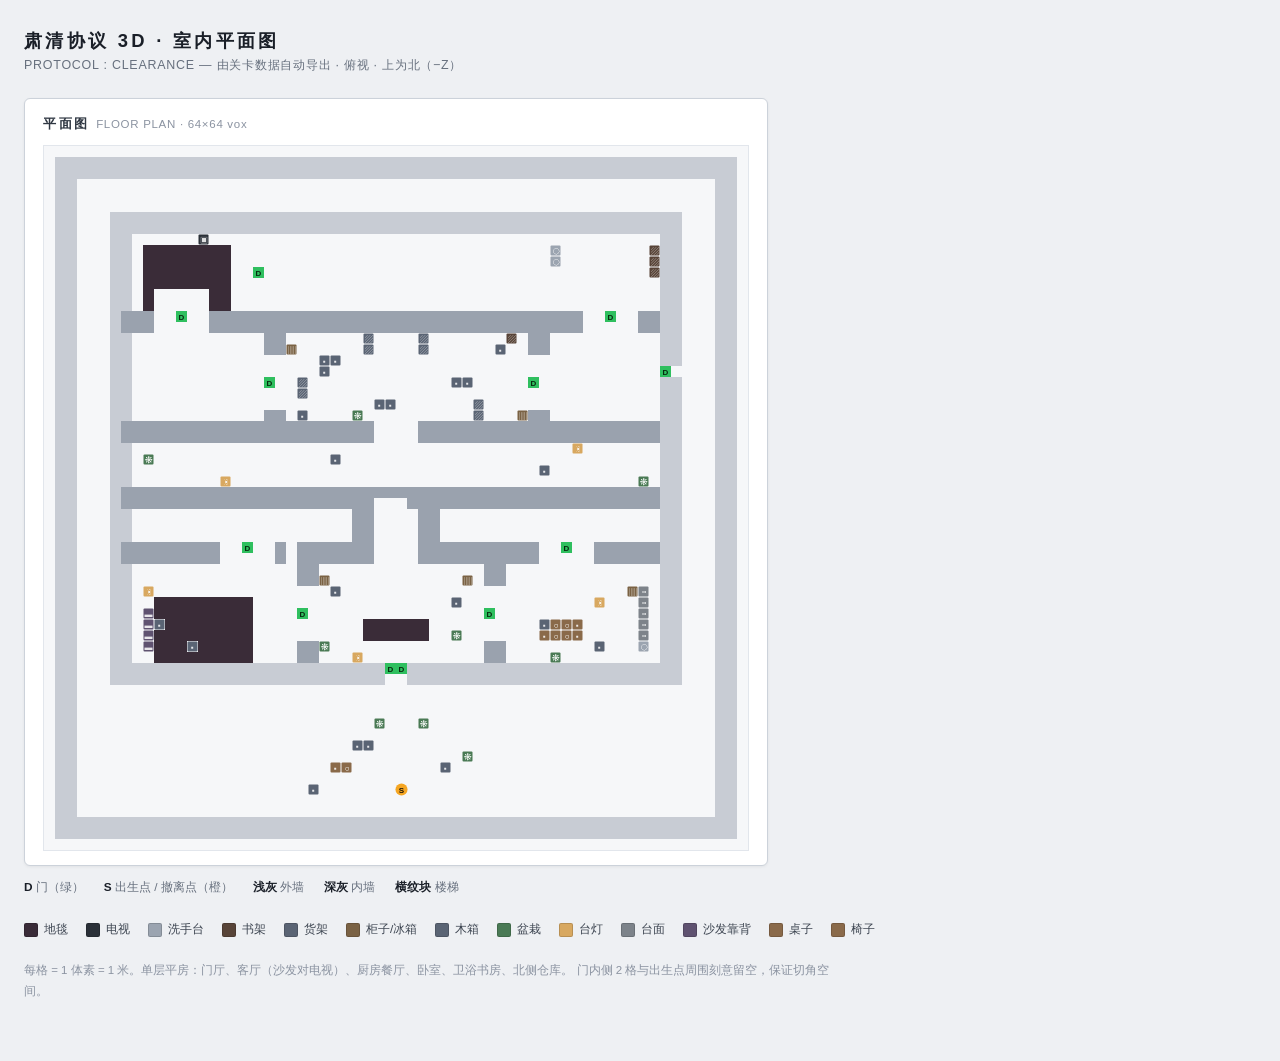
==== floorplan.html @ 301ce224 "Update voxel shooter: audio, doors, grenades, furniture, difficulty" ====
<!DOCTYPE html>
<html lang="zh-CN"><head><meta charset="UTF-8">
<title>肃清协议 3D · 室内平面图</title>
<style>
  body{background:#eef0f3;color:#1a1f28;font-family:'Segoe UI','Microsoft YaHei',sans-serif;
       margin:0;padding:28px 24px 60px;}
  h1{font-size:1.15rem;letter-spacing:.18em;margin:0 0 4px;}
  .sub{color:#67707e;font-size:.78rem;margin-bottom:24px;letter-spacing:.06em;}
  .floors{display:flex;gap:32px;flex-wrap:wrap;align-items:flex-start;}
  .floor{background:#fff;border:1px solid #ccd2da;border-radius:6px;padding:16px 18px 14px;
         box-shadow:0 1px 3px rgba(0,0,0,.06);}
  .floor h2{font-size:.82rem;letter-spacing:.2em;margin:0 0 12px;color:#2f3742;}
  .floor h2 span{color:#8b93a1;font-weight:400;font-size:.72rem;letter-spacing:.06em;}
  svg{display:block;background:#f6f7f9;border:1px solid #e2e6ec;}
  .legend{margin-top:26px;display:flex;flex-wrap:wrap;gap:8px 18px;max-width:900px;}
  .li{display:flex;align-items:center;gap:6px;font-size:.74rem;color:#3c4450;}
  .li i{width:12px;height:12px;border-radius:2px;display:inline-block;border:1px solid rgba(0,0,0,.15);}
  .key{margin-top:14px;font-size:.74rem;color:#67707e;display:flex;gap:20px;flex-wrap:wrap;}
  .key b{color:#1a1f28;}
  .nb{margin-top:22px;font-size:.72rem;color:#8b93a1;max-width:820px;line-height:1.8;}
</style></head><body>
<h1>肃清协议 3D · 室内平面图</h1>
<div class="sub">PROTOCOL : CLEARANCE — 由关卡数据自动导出 · 俯视 · 上为北（−Z）</div>

<div class="floors">
  <div class="floor">
    <h2>平面图 <span>FLOOR PLAN · 64×64 vox</span></h2>
    <svg viewBox="0 0 704 704" width="704" height="704"><rect x="99" y="99" width="11" height="11" fill="#3a2c38"/><rect x="110" y="99" width="11" height="11" fill="#3a2c38"/><rect x="121" y="99" width="11" height="11" fill="#3a2c38"/><rect x="132" y="99" width="11" height="11" fill="#3a2c38"/><rect x="143" y="99" width="11" height="11" fill="#3a2c38"/><rect x="154" y="99" width="11" height="11" fill="#3a2c38"/><rect x="165" y="99" width="11" height="11" fill="#3a2c38"/><rect x="176" y="99" width="11" height="11" fill="#3a2c38"/><rect x="99" y="110" width="11" height="11" fill="#3a2c38"/><rect x="110" y="110" width="11" height="11" fill="#3a2c38"/><rect x="121" y="110" width="11" height="11" fill="#3a2c38"/><rect x="132" y="110" width="11" height="11" fill="#3a2c38"/><rect x="143" y="110" width="11" height="11" fill="#3a2c38"/><rect x="154" y="110" width="11" height="11" fill="#3a2c38"/><rect x="165" y="110" width="11" height="11" fill="#3a2c38"/><rect x="176" y="110" width="11" height="11" fill="#3a2c38"/><rect x="99" y="121" width="11" height="11" fill="#3a2c38"/><rect x="110" y="121" width="11" height="11" fill="#3a2c38"/><rect x="121" y="121" width="11" height="11" fill="#3a2c38"/><rect x="132" y="121" width="11" height="11" fill="#3a2c38"/><rect x="143" y="121" width="11" height="11" fill="#3a2c38"/><rect x="154" y="121" width="11" height="11" fill="#3a2c38"/><rect x="165" y="121" width="11" height="11" fill="#3a2c38"/><rect x="176" y="121" width="11" height="11" fill="#3a2c38"/><rect x="99" y="132" width="11" height="11" fill="#3a2c38"/><rect x="110" y="132" width="11" height="11" fill="#3a2c38"/><rect x="121" y="132" width="11" height="11" fill="#3a2c38"/><rect x="132" y="132" width="11" height="11" fill="#3a2c38"/><rect x="143" y="132" width="11" height="11" fill="#3a2c38"/><rect x="154" y="132" width="11" height="11" fill="#3a2c38"/><rect x="165" y="132" width="11" height="11" fill="#3a2c38"/><rect x="176" y="132" width="11" height="11" fill="#3a2c38"/><rect x="99" y="143" width="11" height="11" fill="#3a2c38"/><rect x="165" y="143" width="11" height="11" fill="#3a2c38"/><rect x="176" y="143" width="11" height="11" fill="#3a2c38"/><rect x="99" y="154" width="11" height="11" fill="#3a2c38"/><rect x="165" y="154" width="11" height="11" fill="#3a2c38"/><rect x="176" y="154" width="11" height="11" fill="#3a2c38"/><rect x="110" y="451" width="11" height="11" fill="#3a2c38"/><rect x="121" y="451" width="11" height="11" fill="#3a2c38"/><rect x="132" y="451" width="11" height="11" fill="#3a2c38"/><rect x="143" y="451" width="11" height="11" fill="#3a2c38"/><rect x="154" y="451" width="11" height="11" fill="#3a2c38"/><rect x="165" y="451" width="11" height="11" fill="#3a2c38"/><rect x="176" y="451" width="11" height="11" fill="#3a2c38"/><rect x="187" y="451" width="11" height="11" fill="#3a2c38"/><rect x="198" y="451" width="11" height="11" fill="#3a2c38"/><rect x="110" y="462" width="11" height="11" fill="#3a2c38"/><rect x="121" y="462" width="11" height="11" fill="#3a2c38"/><rect x="132" y="462" width="11" height="11" fill="#3a2c38"/><rect x="143" y="462" width="11" height="11" fill="#3a2c38"/><rect x="154" y="462" width="11" height="11" fill="#3a2c38"/><rect x="165" y="462" width="11" height="11" fill="#3a2c38"/><rect x="176" y="462" width="11" height="11" fill="#3a2c38"/><rect x="187" y="462" width="11" height="11" fill="#3a2c38"/><rect x="198" y="462" width="11" height="11" fill="#3a2c38"/><rect x="121" y="473" width="11" height="11" fill="#3a2c38"/><rect x="132" y="473" width="11" height="11" fill="#3a2c38"/><rect x="143" y="473" width="11" height="11" fill="#3a2c38"/><rect x="154" y="473" width="11" height="11" fill="#3a2c38"/><rect x="165" y="473" width="11" height="11" fill="#3a2c38"/><rect x="176" y="473" width="11" height="11" fill="#3a2c38"/><rect x="187" y="473" width="11" height="11" fill="#3a2c38"/><rect x="198" y="473" width="11" height="11" fill="#3a2c38"/><rect x="319" y="473" width="11" height="11" fill="#3a2c38"/><rect x="330" y="473" width="11" height="11" fill="#3a2c38"/><rect x="341" y="473" width="11" height="11" fill="#3a2c38"/><rect x="352" y="473" width="11" height="11" fill="#3a2c38"/><rect x="363" y="473" width="11" height="11" fill="#3a2c38"/><rect x="374" y="473" width="11" height="11" fill="#3a2c38"/><rect x="110" y="484" width="11" height="11" fill="#3a2c38"/><rect x="121" y="484" width="11" height="11" fill="#3a2c38"/><rect x="132" y="484" width="11" height="11" fill="#3a2c38"/><rect x="143" y="484" width="11" height="11" fill="#3a2c38"/><rect x="154" y="484" width="11" height="11" fill="#3a2c38"/><rect x="165" y="484" width="11" height="11" fill="#3a2c38"/><rect x="176" y="484" width="11" height="11" fill="#3a2c38"/><rect x="187" y="484" width="11" height="11" fill="#3a2c38"/><rect x="198" y="484" width="11" height="11" fill="#3a2c38"/><rect x="319" y="484" width="11" height="11" fill="#3a2c38"/><rect x="330" y="484" width="11" height="11" fill="#3a2c38"/><rect x="341" y="484" width="11" height="11" fill="#3a2c38"/><rect x="352" y="484" width="11" height="11" fill="#3a2c38"/><rect x="363" y="484" width="11" height="11" fill="#3a2c38"/><rect x="374" y="484" width="11" height="11" fill="#3a2c38"/><rect x="110" y="495" width="11" height="11" fill="#3a2c38"/><rect x="121" y="495" width="11" height="11" fill="#3a2c38"/><rect x="132" y="495" width="11" height="11" fill="#3a2c38"/><rect x="154" y="495" width="11" height="11" fill="#3a2c38"/><rect x="165" y="495" width="11" height="11" fill="#3a2c38"/><rect x="176" y="495" width="11" height="11" fill="#3a2c38"/><rect x="187" y="495" width="11" height="11" fill="#3a2c38"/><rect x="198" y="495" width="11" height="11" fill="#3a2c38"/><rect x="110" y="506" width="11" height="11" fill="#3a2c38"/><rect x="121" y="506" width="11" height="11" fill="#3a2c38"/><rect x="132" y="506" width="11" height="11" fill="#3a2c38"/><rect x="143" y="506" width="11" height="11" fill="#3a2c38"/><rect x="154" y="506" width="11" height="11" fill="#3a2c38"/><rect x="165" y="506" width="11" height="11" fill="#3a2c38"/><rect x="176" y="506" width="11" height="11" fill="#3a2c38"/><rect x="187" y="506" width="11" height="11" fill="#3a2c38"/><rect x="198" y="506" width="11" height="11" fill="#3a2c38"/><rect x="11" y="11" width="11" height="11" fill="#c8ccd4"/><rect x="22" y="11" width="11" height="11" fill="#c8ccd4"/><rect x="33" y="11" width="11" height="11" fill="#c8ccd4"/><rect x="44" y="11" width="11" height="11" fill="#c8ccd4"/><rect x="55" y="11" width="11" height="11" fill="#c8ccd4"/><rect x="66" y="11" width="11" height="11" fill="#c8ccd4"/><rect x="77" y="11" width="11" height="11" fill="#c8ccd4"/><rect x="88" y="11" width="11" height="11" fill="#c8ccd4"/><rect x="99" y="11" width="11" height="11" fill="#c8ccd4"/><rect x="110" y="11" width="11" height="11" fill="#c8ccd4"/><rect x="121" y="11" width="11" height="11" fill="#c8ccd4"/><rect x="132" y="11" width="11" height="11" fill="#c8ccd4"/><rect x="143" y="11" width="11" height="11" fill="#c8ccd4"/><rect x="154" y="11" width="11" height="11" fill="#c8ccd4"/><rect x="165" y="11" width="11" height="11" fill="#c8ccd4"/><rect x="176" y="11" width="11" height="11" fill="#c8ccd4"/><rect x="187" y="11" width="11" height="11" fill="#c8ccd4"/><rect x="198" y="11" width="11" height="11" fill="#c8ccd4"/><rect x="209" y="11" width="11" height="11" fill="#c8ccd4"/><rect x="220" y="11" width="11" height="11" fill="#c8ccd4"/><rect x="231" y="11" width="11" height="11" fill="#c8ccd4"/><rect x="242" y="11" width="11" height="11" fill="#c8ccd4"/><rect x="253" y="11" width="11" height="11" fill="#c8ccd4"/><rect x="264" y="11" width="11" height="11" fill="#c8ccd4"/><rect x="275" y="11" width="11" height="11" fill="#c8ccd4"/><rect x="286" y="11" width="11" height="11" fill="#c8ccd4"/><rect x="297" y="11" width="11" height="11" fill="#c8ccd4"/><rect x="308" y="11" width="11" height="11" fill="#c8ccd4"/><rect x="319" y="11" width="11" height="11" fill="#c8ccd4"/><rect x="330" y="11" width="11" height="11" fill="#c8ccd4"/><rect x="341" y="11" width="11" height="11" fill="#c8ccd4"/><rect x="352" y="11" width="11" height="11" fill="#c8ccd4"/><rect x="363" y="11" width="11" height="11" fill="#c8ccd4"/><rect x="374" y="11" width="11" height="11" fill="#c8ccd4"/><rect x="385" y="11" width="11" height="11" fill="#c8ccd4"/><rect x="396" y="11" width="11" height="11" fill="#c8ccd4"/><rect x="407" y="11" width="11" height="11" fill="#c8ccd4"/><rect x="418" y="11" width="11" height="11" fill="#c8ccd4"/><rect x="429" y="11" width="11" height="11" fill="#c8ccd4"/><rect x="440" y="11" width="11" height="11" fill="#c8ccd4"/><rect x="451" y="11" width="11" height="11" fill="#c8ccd4"/><rect x="462" y="11" width="11" height="11" fill="#c8ccd4"/><rect x="473" y="11" width="11" height="11" fill="#c8ccd4"/><rect x="484" y="11" width="11" height="11" fill="#c8ccd4"/><rect x="495" y="11" width="11" height="11" fill="#c8ccd4"/><rect x="506" y="11" width="11" height="11" fill="#c8ccd4"/><rect x="517" y="11" width="11" height="11" fill="#c8ccd4"/><rect x="528" y="11" width="11" height="11" fill="#c8ccd4"/><rect x="539" y="11" width="11" height="11" fill="#c8ccd4"/><rect x="550" y="11" width="11" height="11" fill="#c8ccd4"/><rect x="561" y="11" width="11" height="11" fill="#c8ccd4"/><rect x="572" y="11" width="11" height="11" fill="#c8ccd4"/><rect x="583" y="11" width="11" height="11" fill="#c8ccd4"/><rect x="594" y="11" width="11" height="11" fill="#c8ccd4"/><rect x="605" y="11" width="11" height="11" fill="#c8ccd4"/><rect x="616" y="11" width="11" height="11" fill="#c8ccd4"/><rect x="627" y="11" width="11" height="11" fill="#c8ccd4"/><rect x="638" y="11" width="11" height="11" fill="#c8ccd4"/><rect x="649" y="11" width="11" height="11" fill="#c8ccd4"/><rect x="660" y="11" width="11" height="11" fill="#c8ccd4"/><rect x="671" y="11" width="11" height="11" fill="#c8ccd4"/><rect x="682" y="11" width="11" height="11" fill="#c8ccd4"/><rect x="11" y="22" width="11" height="11" fill="#c8ccd4"/><rect x="22" y="22" width="11" height="11" fill="#c8ccd4"/><rect x="33" y="22" width="11" height="11" fill="#c8ccd4"/><rect x="44" y="22" width="11" height="11" fill="#c8ccd4"/><rect x="55" y="22" width="11" height="11" fill="#c8ccd4"/><rect x="66" y="22" width="11" height="11" fill="#c8ccd4"/><rect x="77" y="22" width="11" height="11" fill="#c8ccd4"/><rect x="88" y="22" width="11" height="11" fill="#c8ccd4"/><rect x="99" y="22" width="11" height="11" fill="#c8ccd4"/><rect x="110" y="22" width="11" height="11" fill="#c8ccd4"/><rect x="121" y="22" width="11" height="11" fill="#c8ccd4"/><rect x="132" y="22" width="11" height="11" fill="#c8ccd4"/><rect x="143" y="22" width="11" height="11" fill="#c8ccd4"/><rect x="154" y="22" width="11" height="11" fill="#c8ccd4"/><rect x="165" y="22" width="11" height="11" fill="#c8ccd4"/><rect x="176" y="22" width="11" height="11" fill="#c8ccd4"/><rect x="187" y="22" width="11" height="11" fill="#c8ccd4"/><rect x="198" y="22" width="11" height="11" fill="#c8ccd4"/><rect x="209" y="22" width="11" height="11" fill="#c8ccd4"/><rect x="220" y="22" width="11" height="11" fill="#c8ccd4"/><rect x="231" y="22" width="11" height="11" fill="#c8ccd4"/><rect x="242" y="22" width="11" height="11" fill="#c8ccd4"/><rect x="253" y="22" width="11" height="11" fill="#c8ccd4"/><rect x="264" y="22" width="11" height="11" fill="#c8ccd4"/><rect x="275" y="22" width="11" height="11" fill="#c8ccd4"/><rect x="286" y="22" width="11" height="11" fill="#c8ccd4"/><rect x="297" y="22" width="11" height="11" fill="#c8ccd4"/><rect x="308" y="22" width="11" height="11" fill="#c8ccd4"/><rect x="319" y="22" width="11" height="11" fill="#c8ccd4"/><rect x="330" y="22" width="11" height="11" fill="#c8ccd4"/><rect x="341" y="22" width="11" height="11" fill="#c8ccd4"/><rect x="352" y="22" width="11" height="11" fill="#c8ccd4"/><rect x="363" y="22" width="11" height="11" fill="#c8ccd4"/><rect x="374" y="22" width="11" height="11" fill="#c8ccd4"/><rect x="385" y="22" width="11" height="11" fill="#c8ccd4"/><rect x="396" y="22" width="11" height="11" fill="#c8ccd4"/><rect x="407" y="22" width="11" height="11" fill="#c8ccd4"/><rect x="418" y="22" width="11" height="11" fill="#c8ccd4"/><rect x="429" y="22" width="11" height="11" fill="#c8ccd4"/><rect x="440" y="22" width="11" height="11" fill="#c8ccd4"/><rect x="451" y="22" width="11" height="11" fill="#c8ccd4"/><rect x="462" y="22" width="11" height="11" fill="#c8ccd4"/><rect x="473" y="22" width="11" height="11" fill="#c8ccd4"/><rect x="484" y="22" width="11" height="11" fill="#c8ccd4"/><rect x="495" y="22" width="11" height="11" fill="#c8ccd4"/><rect x="506" y="22" width="11" height="11" fill="#c8ccd4"/><rect x="517" y="22" width="11" height="11" fill="#c8ccd4"/><rect x="528" y="22" width="11" height="11" fill="#c8ccd4"/><rect x="539" y="22" width="11" height="11" fill="#c8ccd4"/><rect x="550" y="22" width="11" height="11" fill="#c8ccd4"/><rect x="561" y="22" width="11" height="11" fill="#c8ccd4"/><rect x="572" y="22" width="11" height="11" fill="#c8ccd4"/><rect x="583" y="22" width="11" height="11" fill="#c8ccd4"/><rect x="594" y="22" width="11" height="11" fill="#c8ccd4"/><rect x="605" y="22" width="11" height="11" fill="#c8ccd4"/><rect x="616" y="22" width="11" height="11" fill="#c8ccd4"/><rect x="627" y="22" width="11" height="11" fill="#c8ccd4"/><rect x="638" y="22" width="11" height="11" fill="#c8ccd4"/><rect x="649" y="22" width="11" height="11" fill="#c8ccd4"/><rect x="660" y="22" width="11" height="11" fill="#c8ccd4"/><rect x="671" y="22" width="11" height="11" fill="#c8ccd4"/><rect x="682" y="22" width="11" height="11" fill="#c8ccd4"/><rect x="11" y="33" width="11" height="11" fill="#c8ccd4"/><rect x="22" y="33" width="11" height="11" fill="#c8ccd4"/><rect x="671" y="33" width="11" height="11" fill="#c8ccd4"/><rect x="682" y="33" width="11" height="11" fill="#c8ccd4"/><rect x="11" y="44" width="11" height="11" fill="#c8ccd4"/><rect x="22" y="44" width="11" height="11" fill="#c8ccd4"/><rect x="671" y="44" width="11" height="11" fill="#c8ccd4"/><rect x="682" y="44" width="11" height="11" fill="#c8ccd4"/><rect x="11" y="55" width="11" height="11" fill="#c8ccd4"/><rect x="22" y="55" width="11" height="11" fill="#c8ccd4"/><rect x="671" y="55" width="11" height="11" fill="#c8ccd4"/><rect x="682" y="55" width="11" height="11" fill="#c8ccd4"/><rect x="11" y="66" width="11" height="11" fill="#c8ccd4"/><rect x="22" y="66" width="11" height="11" fill="#c8ccd4"/><rect x="66" y="66" width="11" height="11" fill="#c8ccd4"/><rect x="77" y="66" width="11" height="11" fill="#c8ccd4"/><rect x="88" y="66" width="11" height="11" fill="#c8ccd4"/><rect x="99" y="66" width="11" height="11" fill="#c8ccd4"/><rect x="110" y="66" width="11" height="11" fill="#c8ccd4"/><rect x="121" y="66" width="11" height="11" fill="#c8ccd4"/><rect x="132" y="66" width="11" height="11" fill="#c8ccd4"/><rect x="143" y="66" width="11" height="11" fill="#c8ccd4"/><rect x="154" y="66" width="11" height="11" fill="#c8ccd4"/><rect x="165" y="66" width="11" height="11" fill="#c8ccd4"/><rect x="176" y="66" width="11" height="11" fill="#c8ccd4"/><rect x="187" y="66" width="11" height="11" fill="#c8ccd4"/><rect x="198" y="66" width="11" height="11" fill="#c8ccd4"/><rect x="209" y="66" width="11" height="11" fill="#c8ccd4"/><rect x="220" y="66" width="11" height="11" fill="#c8ccd4"/><rect x="231" y="66" width="11" height="11" fill="#c8ccd4"/><rect x="242" y="66" width="11" height="11" fill="#c8ccd4"/><rect x="253" y="66" width="11" height="11" fill="#c8ccd4"/><rect x="264" y="66" width="11" height="11" fill="#c8ccd4"/><rect x="275" y="66" width="11" height="11" fill="#c8ccd4"/><rect x="286" y="66" width="11" height="11" fill="#c8ccd4"/><rect x="297" y="66" width="11" height="11" fill="#c8ccd4"/><rect x="308" y="66" width="11" height="11" fill="#c8ccd4"/><rect x="319" y="66" width="11" height="11" fill="#c8ccd4"/><rect x="330" y="66" width="11" height="11" fill="#c8ccd4"/><rect x="341" y="66" width="11" height="11" fill="#c8ccd4"/><rect x="352" y="66" width="11" height="11" fill="#c8ccd4"/><rect x="363" y="66" width="11" height="11" fill="#c8ccd4"/><rect x="374" y="66" width="11" height="11" fill="#c8ccd4"/><rect x="385" y="66" width="11" height="11" fill="#c8ccd4"/><rect x="396" y="66" width="11" height="11" fill="#c8ccd4"/><rect x="407" y="66" width="11" height="11" fill="#c8ccd4"/><rect x="418" y="66" width="11" height="11" fill="#c8ccd4"/><rect x="429" y="66" width="11" height="11" fill="#c8ccd4"/><rect x="440" y="66" width="11" height="11" fill="#c8ccd4"/><rect x="451" y="66" width="11" height="11" fill="#c8ccd4"/><rect x="462" y="66" width="11" height="11" fill="#c8ccd4"/><rect x="473" y="66" width="11" height="11" fill="#c8ccd4"/><rect x="484" y="66" width="11" height="11" fill="#c8ccd4"/><rect x="495" y="66" width="11" height="11" fill="#c8ccd4"/><rect x="506" y="66" width="11" height="11" fill="#c8ccd4"/><rect x="517" y="66" width="11" height="11" fill="#c8ccd4"/><rect x="528" y="66" width="11" height="11" fill="#c8ccd4"/><rect x="539" y="66" width="11" height="11" fill="#c8ccd4"/><rect x="550" y="66" width="11" height="11" fill="#c8ccd4"/><rect x="561" y="66" width="11" height="11" fill="#c8ccd4"/><rect x="572" y="66" width="11" height="11" fill="#c8ccd4"/><rect x="583" y="66" width="11" height="11" fill="#c8ccd4"/><rect x="594" y="66" width="11" height="11" fill="#c8ccd4"/><rect x="605" y="66" width="11" height="11" fill="#c8ccd4"/><rect x="616" y="66" width="11" height="11" fill="#c8ccd4"/><rect x="627" y="66" width="11" height="11" fill="#c8ccd4"/><rect x="671" y="66" width="11" height="11" fill="#c8ccd4"/><rect x="682" y="66" width="11" height="11" fill="#c8ccd4"/><rect x="11" y="77" width="11" height="11" fill="#c8ccd4"/><rect x="22" y="77" width="11" height="11" fill="#c8ccd4"/><rect x="66" y="77" width="11" height="11" fill="#c8ccd4"/><rect x="77" y="77" width="11" height="11" fill="#c8ccd4"/><rect x="88" y="77" width="11" height="11" fill="#c8ccd4"/><rect x="99" y="77" width="11" height="11" fill="#c8ccd4"/><rect x="110" y="77" width="11" height="11" fill="#c8ccd4"/><rect x="121" y="77" width="11" height="11" fill="#c8ccd4"/><rect x="132" y="77" width="11" height="11" fill="#c8ccd4"/><rect x="143" y="77" width="11" height="11" fill="#c8ccd4"/><rect x="154" y="77" width="11" height="11" fill="#c8ccd4"/><rect x="165" y="77" width="11" height="11" fill="#c8ccd4"/><rect x="176" y="77" width="11" height="11" fill="#c8ccd4"/><rect x="187" y="77" width="11" height="11" fill="#c8ccd4"/><rect x="198" y="77" width="11" height="11" fill="#c8ccd4"/><rect x="209" y="77" width="11" height="11" fill="#c8ccd4"/><rect x="220" y="77" width="11" height="11" fill="#c8ccd4"/><rect x="231" y="77" width="11" height="11" fill="#c8ccd4"/><rect x="242" y="77" width="11" height="11" fill="#c8ccd4"/><rect x="253" y="77" width="11" height="11" fill="#c8ccd4"/><rect x="264" y="77" width="11" height="11" fill="#c8ccd4"/><rect x="275" y="77" width="11" height="11" fill="#c8ccd4"/><rect x="286" y="77" width="11" height="11" fill="#c8ccd4"/><rect x="297" y="77" width="11" height="11" fill="#c8ccd4"/><rect x="308" y="77" width="11" height="11" fill="#c8ccd4"/><rect x="319" y="77" width="11" height="11" fill="#c8ccd4"/><rect x="330" y="77" width="11" height="11" fill="#c8ccd4"/><rect x="341" y="77" width="11" height="11" fill="#c8ccd4"/><rect x="352" y="77" width="11" height="11" fill="#c8ccd4"/><rect x="363" y="77" width="11" height="11" fill="#c8ccd4"/><rect x="374" y="77" width="11" height="11" fill="#c8ccd4"/><rect x="385" y="77" width="11" height="11" fill="#c8ccd4"/><rect x="396" y="77" width="11" height="11" fill="#c8ccd4"/><rect x="407" y="77" width="11" height="11" fill="#c8ccd4"/><rect x="418" y="77" width="11" height="11" fill="#c8ccd4"/><rect x="429" y="77" width="11" height="11" fill="#c8ccd4"/><rect x="440" y="77" width="11" height="11" fill="#c8ccd4"/><rect x="451" y="77" width="11" height="11" fill="#c8ccd4"/><rect x="462" y="77" width="11" height="11" fill="#c8ccd4"/><rect x="473" y="77" width="11" height="11" fill="#c8ccd4"/><rect x="484" y="77" width="11" height="11" fill="#c8ccd4"/><rect x="495" y="77" width="11" height="11" fill="#c8ccd4"/><rect x="506" y="77" width="11" height="11" fill="#c8ccd4"/><rect x="517" y="77" width="11" height="11" fill="#c8ccd4"/><rect x="528" y="77" width="11" height="11" fill="#c8ccd4"/><rect x="539" y="77" width="11" height="11" fill="#c8ccd4"/><rect x="550" y="77" width="11" height="11" fill="#c8ccd4"/><rect x="561" y="77" width="11" height="11" fill="#c8ccd4"/><rect x="572" y="77" width="11" height="11" fill="#c8ccd4"/><rect x="583" y="77" width="11" height="11" fill="#c8ccd4"/><rect x="594" y="77" width="11" height="11" fill="#c8ccd4"/><rect x="605" y="77" width="11" height="11" fill="#c8ccd4"/><rect x="616" y="77" width="11" height="11" fill="#c8ccd4"/><rect x="627" y="77" width="11" height="11" fill="#c8ccd4"/><rect x="671" y="77" width="11" height="11" fill="#c8ccd4"/><rect x="682" y="77" width="11" height="11" fill="#c8ccd4"/><rect x="11" y="88" width="11" height="11" fill="#c8ccd4"/><rect x="22" y="88" width="11" height="11" fill="#c8ccd4"/><rect x="66" y="88" width="11" height="11" fill="#c8ccd4"/><rect x="77" y="88" width="11" height="11" fill="#c8ccd4"/><rect x="616" y="88" width="11" height="11" fill="#c8ccd4"/><rect x="627" y="88" width="11" height="11" fill="#c8ccd4"/><rect x="671" y="88" width="11" height="11" fill="#c8ccd4"/><rect x="682" y="88" width="11" height="11" fill="#c8ccd4"/><rect x="11" y="99" width="11" height="11" fill="#c8ccd4"/><rect x="22" y="99" width="11" height="11" fill="#c8ccd4"/><rect x="66" y="99" width="11" height="11" fill="#c8ccd4"/><rect x="77" y="99" width="11" height="11" fill="#c8ccd4"/><rect x="616" y="99" width="11" height="11" fill="#c8ccd4"/><rect x="627" y="99" width="11" height="11" fill="#c8ccd4"/><rect x="671" y="99" width="11" height="11" fill="#c8ccd4"/><rect x="682" y="99" width="11" height="11" fill="#c8ccd4"/><rect x="11" y="110" width="11" height="11" fill="#c8ccd4"/><rect x="22" y="110" width="11" height="11" fill="#c8ccd4"/><rect x="66" y="110" width="11" height="11" fill="#c8ccd4"/><rect x="77" y="110" width="11" height="11" fill="#c8ccd4"/><rect x="616" y="110" width="11" height="11" fill="#c8ccd4"/><rect x="627" y="110" width="11" height="11" fill="#c8ccd4"/><rect x="671" y="110" width="11" height="11" fill="#c8ccd4"/><rect x="682" y="110" width="11" height="11" fill="#c8ccd4"/><rect x="11" y="121" width="11" height="11" fill="#c8ccd4"/><rect x="22" y="121" width="11" height="11" fill="#c8ccd4"/><rect x="66" y="121" width="11" height="11" fill="#c8ccd4"/><rect x="77" y="121" width="11" height="11" fill="#c8ccd4"/><rect x="616" y="121" width="11" height="11" fill="#c8ccd4"/><rect x="627" y="121" width="11" height="11" fill="#c8ccd4"/><rect x="671" y="121" width="11" height="11" fill="#c8ccd4"/><rect x="682" y="121" width="11" height="11" fill="#c8ccd4"/><rect x="11" y="132" width="11" height="11" fill="#c8ccd4"/><rect x="22" y="132" width="11" height="11" fill="#c8ccd4"/><rect x="66" y="132" width="11" height="11" fill="#c8ccd4"/><rect x="77" y="132" width="11" height="11" fill="#c8ccd4"/><rect x="616" y="132" width="11" height="11" fill="#c8ccd4"/><rect x="627" y="132" width="11" height="11" fill="#c8ccd4"/><rect x="671" y="132" width="11" height="11" fill="#c8ccd4"/><rect x="682" y="132" width="11" height="11" fill="#c8ccd4"/><rect x="11" y="143" width="11" height="11" fill="#c8ccd4"/><rect x="22" y="143" width="11" height="11" fill="#c8ccd4"/><rect x="66" y="143" width="11" height="11" fill="#c8ccd4"/><rect x="77" y="143" width="11" height="11" fill="#c8ccd4"/><rect x="616" y="143" width="11" height="11" fill="#c8ccd4"/><rect x="627" y="143" width="11" height="11" fill="#c8ccd4"/><rect x="671" y="143" width="11" height="11" fill="#c8ccd4"/><rect x="682" y="143" width="11" height="11" fill="#c8ccd4"/><rect x="11" y="154" width="11" height="11" fill="#c8ccd4"/><rect x="22" y="154" width="11" height="11" fill="#c8ccd4"/><rect x="66" y="154" width="11" height="11" fill="#c8ccd4"/><rect x="77" y="154" width="11" height="11" fill="#c8ccd4"/><rect x="616" y="154" width="11" height="11" fill="#c8ccd4"/><rect x="627" y="154" width="11" height="11" fill="#c8ccd4"/><rect x="671" y="154" width="11" height="11" fill="#c8ccd4"/><rect x="682" y="154" width="11" height="11" fill="#c8ccd4"/><rect x="11" y="165" width="11" height="11" fill="#c8ccd4"/><rect x="22" y="165" width="11" height="11" fill="#c8ccd4"/><rect x="66" y="165" width="11" height="11" fill="#c8ccd4"/><rect x="77" y="165" width="11" height="11" fill="#9aa2ae"/><rect x="88" y="165" width="11" height="11" fill="#9aa2ae"/><rect x="99" y="165" width="11" height="11" fill="#9aa2ae"/><rect x="165" y="165" width="11" height="11" fill="#9aa2ae"/><rect x="176" y="165" width="11" height="11" fill="#9aa2ae"/><rect x="187" y="165" width="11" height="11" fill="#9aa2ae"/><rect x="198" y="165" width="11" height="11" fill="#9aa2ae"/><rect x="209" y="165" width="11" height="11" fill="#9aa2ae"/><rect x="220" y="165" width="11" height="11" fill="#9aa2ae"/><rect x="231" y="165" width="11" height="11" fill="#9aa2ae"/><rect x="242" y="165" width="11" height="11" fill="#9aa2ae"/><rect x="253" y="165" width="11" height="11" fill="#9aa2ae"/><rect x="264" y="165" width="11" height="11" fill="#9aa2ae"/><rect x="275" y="165" width="11" height="11" fill="#9aa2ae"/><rect x="286" y="165" width="11" height="11" fill="#9aa2ae"/><rect x="297" y="165" width="11" height="11" fill="#9aa2ae"/><rect x="308" y="165" width="11" height="11" fill="#9aa2ae"/><rect x="319" y="165" width="11" height="11" fill="#9aa2ae"/><rect x="330" y="165" width="11" height="11" fill="#9aa2ae"/><rect x="341" y="165" width="11" height="11" fill="#9aa2ae"/><rect x="352" y="165" width="11" height="11" fill="#9aa2ae"/><rect x="363" y="165" width="11" height="11" fill="#9aa2ae"/><rect x="374" y="165" width="11" height="11" fill="#9aa2ae"/><rect x="385" y="165" width="11" height="11" fill="#9aa2ae"/><rect x="396" y="165" width="11" height="11" fill="#9aa2ae"/><rect x="407" y="165" width="11" height="11" fill="#9aa2ae"/><rect x="418" y="165" width="11" height="11" fill="#9aa2ae"/><rect x="429" y="165" width="11" height="11" fill="#9aa2ae"/><rect x="440" y="165" width="11" height="11" fill="#9aa2ae"/><rect x="451" y="165" width="11" height="11" fill="#9aa2ae"/><rect x="462" y="165" width="11" height="11" fill="#9aa2ae"/><rect x="473" y="165" width="11" height="11" fill="#9aa2ae"/><rect x="484" y="165" width="11" height="11" fill="#9aa2ae"/><rect x="495" y="165" width="11" height="11" fill="#9aa2ae"/><rect x="506" y="165" width="11" height="11" fill="#9aa2ae"/><rect x="517" y="165" width="11" height="11" fill="#9aa2ae"/><rect x="528" y="165" width="11" height="11" fill="#9aa2ae"/><rect x="594" y="165" width="11" height="11" fill="#9aa2ae"/><rect x="605" y="165" width="11" height="11" fill="#9aa2ae"/><rect x="616" y="165" width="11" height="11" fill="#c8ccd4"/><rect x="627" y="165" width="11" height="11" fill="#c8ccd4"/><rect x="671" y="165" width="11" height="11" fill="#c8ccd4"/><rect x="682" y="165" width="11" height="11" fill="#c8ccd4"/><rect x="11" y="176" width="11" height="11" fill="#c8ccd4"/><rect x="22" y="176" width="11" height="11" fill="#c8ccd4"/><rect x="66" y="176" width="11" height="11" fill="#c8ccd4"/><rect x="77" y="176" width="11" height="11" fill="#9aa2ae"/><rect x="88" y="176" width="11" height="11" fill="#9aa2ae"/><rect x="99" y="176" width="11" height="11" fill="#9aa2ae"/><rect x="165" y="176" width="11" height="11" fill="#9aa2ae"/><rect x="176" y="176" width="11" height="11" fill="#9aa2ae"/><rect x="187" y="176" width="11" height="11" fill="#9aa2ae"/><rect x="198" y="176" width="11" height="11" fill="#9aa2ae"/><rect x="209" y="176" width="11" height="11" fill="#9aa2ae"/><rect x="220" y="176" width="11" height="11" fill="#9aa2ae"/><rect x="231" y="176" width="11" height="11" fill="#9aa2ae"/><rect x="242" y="176" width="11" height="11" fill="#9aa2ae"/><rect x="253" y="176" width="11" height="11" fill="#9aa2ae"/><rect x="264" y="176" width="11" height="11" fill="#9aa2ae"/><rect x="275" y="176" width="11" height="11" fill="#9aa2ae"/><rect x="286" y="176" width="11" height="11" fill="#9aa2ae"/><rect x="297" y="176" width="11" height="11" fill="#9aa2ae"/><rect x="308" y="176" width="11" height="11" fill="#9aa2ae"/><rect x="319" y="176" width="11" height="11" fill="#9aa2ae"/><rect x="330" y="176" width="11" height="11" fill="#9aa2ae"/><rect x="341" y="176" width="11" height="11" fill="#9aa2ae"/><rect x="352" y="176" width="11" height="11" fill="#9aa2ae"/><rect x="363" y="176" width="11" height="11" fill="#9aa2ae"/><rect x="374" y="176" width="11" height="11" fill="#9aa2ae"/><rect x="385" y="176" width="11" height="11" fill="#9aa2ae"/><rect x="396" y="176" width="11" height="11" fill="#9aa2ae"/><rect x="407" y="176" width="11" height="11" fill="#9aa2ae"/><rect x="418" y="176" width="11" height="11" fill="#9aa2ae"/><rect x="429" y="176" width="11" height="11" fill="#9aa2ae"/><rect x="440" y="176" width="11" height="11" fill="#9aa2ae"/><rect x="451" y="176" width="11" height="11" fill="#9aa2ae"/><rect x="462" y="176" width="11" height="11" fill="#9aa2ae"/><rect x="473" y="176" width="11" height="11" fill="#9aa2ae"/><rect x="484" y="176" width="11" height="11" fill="#9aa2ae"/><rect x="495" y="176" width="11" height="11" fill="#9aa2ae"/><rect x="506" y="176" width="11" height="11" fill="#9aa2ae"/><rect x="517" y="176" width="11" height="11" fill="#9aa2ae"/><rect x="528" y="176" width="11" height="11" fill="#9aa2ae"/><rect x="594" y="176" width="11" height="11" fill="#9aa2ae"/><rect x="605" y="176" width="11" height="11" fill="#9aa2ae"/><rect x="616" y="176" width="11" height="11" fill="#c8ccd4"/><rect x="627" y="176" width="11" height="11" fill="#c8ccd4"/><rect x="671" y="176" width="11" height="11" fill="#c8ccd4"/><rect x="682" y="176" width="11" height="11" fill="#c8ccd4"/><rect x="11" y="187" width="11" height="11" fill="#c8ccd4"/><rect x="22" y="187" width="11" height="11" fill="#c8ccd4"/><rect x="66" y="187" width="11" height="11" fill="#c8ccd4"/><rect x="77" y="187" width="11" height="11" fill="#c8ccd4"/><rect x="220" y="187" width="11" height="11" fill="#9aa2ae"/><rect x="231" y="187" width="11" height="11" fill="#9aa2ae"/><rect x="484" y="187" width="11" height="11" fill="#9aa2ae"/><rect x="495" y="187" width="11" height="11" fill="#9aa2ae"/><rect x="616" y="187" width="11" height="11" fill="#c8ccd4"/><rect x="627" y="187" width="11" height="11" fill="#c8ccd4"/><rect x="671" y="187" width="11" height="11" fill="#c8ccd4"/><rect x="682" y="187" width="11" height="11" fill="#c8ccd4"/><rect x="11" y="198" width="11" height="11" fill="#c8ccd4"/><rect x="22" y="198" width="11" height="11" fill="#c8ccd4"/><rect x="66" y="198" width="11" height="11" fill="#c8ccd4"/><rect x="77" y="198" width="11" height="11" fill="#c8ccd4"/><rect x="220" y="198" width="11" height="11" fill="#9aa2ae"/><rect x="231" y="198" width="11" height="11" fill="#9aa2ae"/><rect x="484" y="198" width="11" height="11" fill="#9aa2ae"/><rect x="495" y="198" width="11" height="11" fill="#9aa2ae"/><rect x="616" y="198" width="11" height="11" fill="#c8ccd4"/><rect x="627" y="198" width="11" height="11" fill="#c8ccd4"/><rect x="671" y="198" width="11" height="11" fill="#c8ccd4"/><rect x="682" y="198" width="11" height="11" fill="#c8ccd4"/><rect x="11" y="209" width="11" height="11" fill="#c8ccd4"/><rect x="22" y="209" width="11" height="11" fill="#c8ccd4"/><rect x="66" y="209" width="11" height="11" fill="#c8ccd4"/><rect x="77" y="209" width="11" height="11" fill="#c8ccd4"/><rect x="616" y="209" width="11" height="11" fill="#c8ccd4"/><rect x="627" y="209" width="11" height="11" fill="#c8ccd4"/><rect x="671" y="209" width="11" height="11" fill="#c8ccd4"/><rect x="682" y="209" width="11" height="11" fill="#c8ccd4"/><rect x="11" y="220" width="11" height="11" fill="#c8ccd4"/><rect x="22" y="220" width="11" height="11" fill="#c8ccd4"/><rect x="66" y="220" width="11" height="11" fill="#c8ccd4"/><rect x="77" y="220" width="11" height="11" fill="#c8ccd4"/><rect x="671" y="220" width="11" height="11" fill="#c8ccd4"/><rect x="682" y="220" width="11" height="11" fill="#c8ccd4"/><rect x="11" y="231" width="11" height="11" fill="#c8ccd4"/><rect x="22" y="231" width="11" height="11" fill="#c8ccd4"/><rect x="66" y="231" width="11" height="11" fill="#c8ccd4"/><rect x="77" y="231" width="11" height="11" fill="#c8ccd4"/><rect x="616" y="231" width="11" height="11" fill="#c8ccd4"/><rect x="627" y="231" width="11" height="11" fill="#c8ccd4"/><rect x="671" y="231" width="11" height="11" fill="#c8ccd4"/><rect x="682" y="231" width="11" height="11" fill="#c8ccd4"/><rect x="11" y="242" width="11" height="11" fill="#c8ccd4"/><rect x="22" y="242" width="11" height="11" fill="#c8ccd4"/><rect x="66" y="242" width="11" height="11" fill="#c8ccd4"/><rect x="77" y="242" width="11" height="11" fill="#c8ccd4"/><rect x="616" y="242" width="11" height="11" fill="#c8ccd4"/><rect x="627" y="242" width="11" height="11" fill="#c8ccd4"/><rect x="671" y="242" width="11" height="11" fill="#c8ccd4"/><rect x="682" y="242" width="11" height="11" fill="#c8ccd4"/><rect x="11" y="253" width="11" height="11" fill="#c8ccd4"/><rect x="22" y="253" width="11" height="11" fill="#c8ccd4"/><rect x="66" y="253" width="11" height="11" fill="#c8ccd4"/><rect x="77" y="253" width="11" height="11" fill="#c8ccd4"/><rect x="616" y="253" width="11" height="11" fill="#c8ccd4"/><rect x="627" y="253" width="11" height="11" fill="#c8ccd4"/><rect x="671" y="253" width="11" height="11" fill="#c8ccd4"/><rect x="682" y="253" width="11" height="11" fill="#c8ccd4"/><rect x="11" y="264" width="11" height="11" fill="#c8ccd4"/><rect x="22" y="264" width="11" height="11" fill="#c8ccd4"/><rect x="66" y="264" width="11" height="11" fill="#c8ccd4"/><rect x="77" y="264" width="11" height="11" fill="#c8ccd4"/><rect x="220" y="264" width="11" height="11" fill="#9aa2ae"/><rect x="231" y="264" width="11" height="11" fill="#9aa2ae"/><rect x="484" y="264" width="11" height="11" fill="#9aa2ae"/><rect x="495" y="264" width="11" height="11" fill="#9aa2ae"/><rect x="616" y="264" width="11" height="11" fill="#c8ccd4"/><rect x="627" y="264" width="11" height="11" fill="#c8ccd4"/><rect x="671" y="264" width="11" height="11" fill="#c8ccd4"/><rect x="682" y="264" width="11" height="11" fill="#c8ccd4"/><rect x="11" y="275" width="11" height="11" fill="#c8ccd4"/><rect x="22" y="275" width="11" height="11" fill="#c8ccd4"/><rect x="66" y="275" width="11" height="11" fill="#c8ccd4"/><rect x="77" y="275" width="11" height="11" fill="#9aa2ae"/><rect x="88" y="275" width="11" height="11" fill="#9aa2ae"/><rect x="99" y="275" width="11" height="11" fill="#9aa2ae"/><rect x="110" y="275" width="11" height="11" fill="#9aa2ae"/><rect x="121" y="275" width="11" height="11" fill="#9aa2ae"/><rect x="132" y="275" width="11" height="11" fill="#9aa2ae"/><rect x="143" y="275" width="11" height="11" fill="#9aa2ae"/><rect x="154" y="275" width="11" height="11" fill="#9aa2ae"/><rect x="165" y="275" width="11" height="11" fill="#9aa2ae"/><rect x="176" y="275" width="11" height="11" fill="#9aa2ae"/><rect x="187" y="275" width="11" height="11" fill="#9aa2ae"/><rect x="198" y="275" width="11" height="11" fill="#9aa2ae"/><rect x="209" y="275" width="11" height="11" fill="#9aa2ae"/><rect x="220" y="275" width="11" height="11" fill="#9aa2ae"/><rect x="231" y="275" width="11" height="11" fill="#9aa2ae"/><rect x="242" y="275" width="11" height="11" fill="#9aa2ae"/><rect x="253" y="275" width="11" height="11" fill="#9aa2ae"/><rect x="264" y="275" width="11" height="11" fill="#9aa2ae"/><rect x="275" y="275" width="11" height="11" fill="#9aa2ae"/><rect x="286" y="275" width="11" height="11" fill="#9aa2ae"/><rect x="297" y="275" width="11" height="11" fill="#9aa2ae"/><rect x="308" y="275" width="11" height="11" fill="#9aa2ae"/><rect x="319" y="275" width="11" height="11" fill="#9aa2ae"/><rect x="374" y="275" width="11" height="11" fill="#9aa2ae"/><rect x="385" y="275" width="11" height="11" fill="#9aa2ae"/><rect x="396" y="275" width="11" height="11" fill="#9aa2ae"/><rect x="407" y="275" width="11" height="11" fill="#9aa2ae"/><rect x="418" y="275" width="11" height="11" fill="#9aa2ae"/><rect x="429" y="275" width="11" height="11" fill="#9aa2ae"/><rect x="440" y="275" width="11" height="11" fill="#9aa2ae"/><rect x="451" y="275" width="11" height="11" fill="#9aa2ae"/><rect x="462" y="275" width="11" height="11" fill="#9aa2ae"/><rect x="473" y="275" width="11" height="11" fill="#9aa2ae"/><rect x="484" y="275" width="11" height="11" fill="#9aa2ae"/><rect x="495" y="275" width="11" height="11" fill="#9aa2ae"/><rect x="506" y="275" width="11" height="11" fill="#9aa2ae"/><rect x="517" y="275" width="11" height="11" fill="#9aa2ae"/><rect x="528" y="275" width="11" height="11" fill="#9aa2ae"/><rect x="539" y="275" width="11" height="11" fill="#9aa2ae"/><rect x="550" y="275" width="11" height="11" fill="#9aa2ae"/><rect x="561" y="275" width="11" height="11" fill="#9aa2ae"/><rect x="572" y="275" width="11" height="11" fill="#9aa2ae"/><rect x="583" y="275" width="11" height="11" fill="#9aa2ae"/><rect x="594" y="275" width="11" height="11" fill="#9aa2ae"/><rect x="605" y="275" width="11" height="11" fill="#9aa2ae"/><rect x="616" y="275" width="11" height="11" fill="#c8ccd4"/><rect x="627" y="275" width="11" height="11" fill="#c8ccd4"/><rect x="671" y="275" width="11" height="11" fill="#c8ccd4"/><rect x="682" y="275" width="11" height="11" fill="#c8ccd4"/><rect x="11" y="286" width="11" height="11" fill="#c8ccd4"/><rect x="22" y="286" width="11" height="11" fill="#c8ccd4"/><rect x="66" y="286" width="11" height="11" fill="#c8ccd4"/><rect x="77" y="286" width="11" height="11" fill="#9aa2ae"/><rect x="88" y="286" width="11" height="11" fill="#9aa2ae"/><rect x="99" y="286" width="11" height="11" fill="#9aa2ae"/><rect x="110" y="286" width="11" height="11" fill="#9aa2ae"/><rect x="121" y="286" width="11" height="11" fill="#9aa2ae"/><rect x="132" y="286" width="11" height="11" fill="#9aa2ae"/><rect x="143" y="286" width="11" height="11" fill="#9aa2ae"/><rect x="154" y="286" width="11" height="11" fill="#9aa2ae"/><rect x="165" y="286" width="11" height="11" fill="#9aa2ae"/><rect x="176" y="286" width="11" height="11" fill="#9aa2ae"/><rect x="187" y="286" width="11" height="11" fill="#9aa2ae"/><rect x="198" y="286" width="11" height="11" fill="#9aa2ae"/><rect x="209" y="286" width="11" height="11" fill="#9aa2ae"/><rect x="220" y="286" width="11" height="11" fill="#9aa2ae"/><rect x="231" y="286" width="11" height="11" fill="#9aa2ae"/><rect x="242" y="286" width="11" height="11" fill="#9aa2ae"/><rect x="253" y="286" width="11" height="11" fill="#9aa2ae"/><rect x="264" y="286" width="11" height="11" fill="#9aa2ae"/><rect x="275" y="286" width="11" height="11" fill="#9aa2ae"/><rect x="286" y="286" width="11" height="11" fill="#9aa2ae"/><rect x="297" y="286" width="11" height="11" fill="#9aa2ae"/><rect x="308" y="286" width="11" height="11" fill="#9aa2ae"/><rect x="319" y="286" width="11" height="11" fill="#9aa2ae"/><rect x="374" y="286" width="11" height="11" fill="#9aa2ae"/><rect x="385" y="286" width="11" height="11" fill="#9aa2ae"/><rect x="396" y="286" width="11" height="11" fill="#9aa2ae"/><rect x="407" y="286" width="11" height="11" fill="#9aa2ae"/><rect x="418" y="286" width="11" height="11" fill="#9aa2ae"/><rect x="429" y="286" width="11" height="11" fill="#9aa2ae"/><rect x="440" y="286" width="11" height="11" fill="#9aa2ae"/><rect x="451" y="286" width="11" height="11" fill="#9aa2ae"/><rect x="462" y="286" width="11" height="11" fill="#9aa2ae"/><rect x="473" y="286" width="11" height="11" fill="#9aa2ae"/><rect x="484" y="286" width="11" height="11" fill="#9aa2ae"/><rect x="495" y="286" width="11" height="11" fill="#9aa2ae"/><rect x="506" y="286" width="11" height="11" fill="#9aa2ae"/><rect x="517" y="286" width="11" height="11" fill="#9aa2ae"/><rect x="528" y="286" width="11" height="11" fill="#9aa2ae"/><rect x="539" y="286" width="11" height="11" fill="#9aa2ae"/><rect x="550" y="286" width="11" height="11" fill="#9aa2ae"/><rect x="561" y="286" width="11" height="11" fill="#9aa2ae"/><rect x="572" y="286" width="11" height="11" fill="#9aa2ae"/><rect x="583" y="286" width="11" height="11" fill="#9aa2ae"/><rect x="594" y="286" width="11" height="11" fill="#9aa2ae"/><rect x="605" y="286" width="11" height="11" fill="#9aa2ae"/><rect x="616" y="286" width="11" height="11" fill="#c8ccd4"/><rect x="627" y="286" width="11" height="11" fill="#c8ccd4"/><rect x="671" y="286" width="11" height="11" fill="#c8ccd4"/><rect x="682" y="286" width="11" height="11" fill="#c8ccd4"/><rect x="11" y="297" width="11" height="11" fill="#c8ccd4"/><rect x="22" y="297" width="11" height="11" fill="#c8ccd4"/><rect x="66" y="297" width="11" height="11" fill="#c8ccd4"/><rect x="77" y="297" width="11" height="11" fill="#c8ccd4"/><rect x="616" y="297" width="11" height="11" fill="#c8ccd4"/><rect x="627" y="297" width="11" height="11" fill="#c8ccd4"/><rect x="671" y="297" width="11" height="11" fill="#c8ccd4"/><rect x="682" y="297" width="11" height="11" fill="#c8ccd4"/><rect x="11" y="308" width="11" height="11" fill="#c8ccd4"/><rect x="22" y="308" width="11" height="11" fill="#c8ccd4"/><rect x="66" y="308" width="11" height="11" fill="#c8ccd4"/><rect x="77" y="308" width="11" height="11" fill="#c8ccd4"/><rect x="616" y="308" width="11" height="11" fill="#c8ccd4"/><rect x="627" y="308" width="11" height="11" fill="#c8ccd4"/><rect x="671" y="308" width="11" height="11" fill="#c8ccd4"/><rect x="682" y="308" width="11" height="11" fill="#c8ccd4"/><rect x="11" y="319" width="11" height="11" fill="#c8ccd4"/><rect x="22" y="319" width="11" height="11" fill="#c8ccd4"/><rect x="66" y="319" width="11" height="11" fill="#c8ccd4"/><rect x="77" y="319" width="11" height="11" fill="#c8ccd4"/><rect x="616" y="319" width="11" height="11" fill="#c8ccd4"/><rect x="627" y="319" width="11" height="11" fill="#c8ccd4"/><rect x="671" y="319" width="11" height="11" fill="#c8ccd4"/><rect x="682" y="319" width="11" height="11" fill="#c8ccd4"/><rect x="11" y="330" width="11" height="11" fill="#c8ccd4"/><rect x="22" y="330" width="11" height="11" fill="#c8ccd4"/><rect x="66" y="330" width="11" height="11" fill="#c8ccd4"/><rect x="77" y="330" width="11" height="11" fill="#c8ccd4"/><rect x="616" y="330" width="11" height="11" fill="#c8ccd4"/><rect x="627" y="330" width="11" height="11" fill="#c8ccd4"/><rect x="671" y="330" width="11" height="11" fill="#c8ccd4"/><rect x="682" y="330" width="11" height="11" fill="#c8ccd4"/><rect x="11" y="341" width="11" height="11" fill="#c8ccd4"/><rect x="22" y="341" width="11" height="11" fill="#c8ccd4"/><rect x="66" y="341" width="11" height="11" fill="#c8ccd4"/><rect x="77" y="341" width="11" height="11" fill="#9aa2ae"/><rect x="88" y="341" width="11" height="11" fill="#9aa2ae"/><rect x="99" y="341" width="11" height="11" fill="#9aa2ae"/><rect x="110" y="341" width="11" height="11" fill="#9aa2ae"/><rect x="121" y="341" width="11" height="11" fill="#9aa2ae"/><rect x="132" y="341" width="11" height="11" fill="#9aa2ae"/><rect x="143" y="341" width="11" height="11" fill="#9aa2ae"/><rect x="154" y="341" width="11" height="11" fill="#9aa2ae"/><rect x="165" y="341" width="11" height="11" fill="#9aa2ae"/><rect x="176" y="341" width="11" height="11" fill="#9aa2ae"/><rect x="187" y="341" width="11" height="11" fill="#9aa2ae"/><rect x="198" y="341" width="11" height="11" fill="#9aa2ae"/><rect x="209" y="341" width="11" height="11" fill="#9aa2ae"/><rect x="220" y="341" width="11" height="11" fill="#9aa2ae"/><rect x="231" y="341" width="11" height="11" fill="#9aa2ae"/><rect x="242" y="341" width="11" height="11" fill="#9aa2ae"/><rect x="253" y="341" width="11" height="11" fill="#9aa2ae"/><rect x="264" y="341" width="11" height="11" fill="#9aa2ae"/><rect x="275" y="341" width="11" height="11" fill="#9aa2ae"/><rect x="286" y="341" width="11" height="11" fill="#9aa2ae"/><rect x="297" y="341" width="11" height="11" fill="#9aa2ae"/><rect x="308" y="341" width="11" height="11" fill="#9aa2ae"/><rect x="319" y="341" width="11" height="11" fill="#9aa2ae"/><rect x="330" y="341" width="11" height="11" fill="#9aa2ae"/><rect x="341" y="341" width="11" height="11" fill="#9aa2ae"/><rect x="352" y="341" width="11" height="11" fill="#9aa2ae"/><rect x="363" y="341" width="11" height="11" fill="#9aa2ae"/><rect x="374" y="341" width="11" height="11" fill="#9aa2ae"/><rect x="385" y="341" width="11" height="11" fill="#9aa2ae"/><rect x="396" y="341" width="11" height="11" fill="#9aa2ae"/><rect x="407" y="341" width="11" height="11" fill="#9aa2ae"/><rect x="418" y="341" width="11" height="11" fill="#9aa2ae"/><rect x="429" y="341" width="11" height="11" fill="#9aa2ae"/><rect x="440" y="341" width="11" height="11" fill="#9aa2ae"/><rect x="451" y="341" width="11" height="11" fill="#9aa2ae"/><rect x="462" y="341" width="11" height="11" fill="#9aa2ae"/><rect x="473" y="341" width="11" height="11" fill="#9aa2ae"/><rect x="484" y="341" width="11" height="11" fill="#9aa2ae"/><rect x="495" y="341" width="11" height="11" fill="#9aa2ae"/><rect x="506" y="341" width="11" height="11" fill="#9aa2ae"/><rect x="517" y="341" width="11" height="11" fill="#9aa2ae"/><rect x="528" y="341" width="11" height="11" fill="#9aa2ae"/><rect x="539" y="341" width="11" height="11" fill="#9aa2ae"/><rect x="550" y="341" width="11" height="11" fill="#9aa2ae"/><rect x="561" y="341" width="11" height="11" fill="#9aa2ae"/><rect x="572" y="341" width="11" height="11" fill="#9aa2ae"/><rect x="583" y="341" width="11" height="11" fill="#9aa2ae"/><rect x="594" y="341" width="11" height="11" fill="#9aa2ae"/><rect x="605" y="341" width="11" height="11" fill="#9aa2ae"/><rect x="616" y="341" width="11" height="11" fill="#c8ccd4"/><rect x="627" y="341" width="11" height="11" fill="#c8ccd4"/><rect x="671" y="341" width="11" height="11" fill="#c8ccd4"/><rect x="682" y="341" width="11" height="11" fill="#c8ccd4"/><rect x="11" y="352" width="11" height="11" fill="#c8ccd4"/><rect x="22" y="352" width="11" height="11" fill="#c8ccd4"/><rect x="66" y="352" width="11" height="11" fill="#c8ccd4"/><rect x="77" y="352" width="11" height="11" fill="#9aa2ae"/><rect x="88" y="352" width="11" height="11" fill="#9aa2ae"/><rect x="99" y="352" width="11" height="11" fill="#9aa2ae"/><rect x="110" y="352" width="11" height="11" fill="#9aa2ae"/><rect x="121" y="352" width="11" height="11" fill="#9aa2ae"/><rect x="132" y="352" width="11" height="11" fill="#9aa2ae"/><rect x="143" y="352" width="11" height="11" fill="#9aa2ae"/><rect x="154" y="352" width="11" height="11" fill="#9aa2ae"/><rect x="165" y="352" width="11" height="11" fill="#9aa2ae"/><rect x="176" y="352" width="11" height="11" fill="#9aa2ae"/><rect x="187" y="352" width="11" height="11" fill="#9aa2ae"/><rect x="198" y="352" width="11" height="11" fill="#9aa2ae"/><rect x="209" y="352" width="11" height="11" fill="#9aa2ae"/><rect x="220" y="352" width="11" height="11" fill="#9aa2ae"/><rect x="231" y="352" width="11" height="11" fill="#9aa2ae"/><rect x="242" y="352" width="11" height="11" fill="#9aa2ae"/><rect x="253" y="352" width="11" height="11" fill="#9aa2ae"/><rect x="264" y="352" width="11" height="11" fill="#9aa2ae"/><rect x="275" y="352" width="11" height="11" fill="#9aa2ae"/><rect x="286" y="352" width="11" height="11" fill="#9aa2ae"/><rect x="297" y="352" width="11" height="11" fill="#9aa2ae"/><rect x="308" y="352" width="11" height="11" fill="#9aa2ae"/><rect x="319" y="352" width="11" height="11" fill="#9aa2ae"/><rect x="363" y="352" width="11" height="11" fill="#9aa2ae"/><rect x="374" y="352" width="11" height="11" fill="#9aa2ae"/><rect x="385" y="352" width="11" height="11" fill="#9aa2ae"/><rect x="396" y="352" width="11" height="11" fill="#9aa2ae"/><rect x="407" y="352" width="11" height="11" fill="#9aa2ae"/><rect x="418" y="352" width="11" height="11" fill="#9aa2ae"/><rect x="429" y="352" width="11" height="11" fill="#9aa2ae"/><rect x="440" y="352" width="11" height="11" fill="#9aa2ae"/><rect x="451" y="352" width="11" height="11" fill="#9aa2ae"/><rect x="462" y="352" width="11" height="11" fill="#9aa2ae"/><rect x="473" y="352" width="11" height="11" fill="#9aa2ae"/><rect x="484" y="352" width="11" height="11" fill="#9aa2ae"/><rect x="495" y="352" width="11" height="11" fill="#9aa2ae"/><rect x="506" y="352" width="11" height="11" fill="#9aa2ae"/><rect x="517" y="352" width="11" height="11" fill="#9aa2ae"/><rect x="528" y="352" width="11" height="11" fill="#9aa2ae"/><rect x="539" y="352" width="11" height="11" fill="#9aa2ae"/><rect x="550" y="352" width="11" height="11" fill="#9aa2ae"/><rect x="561" y="352" width="11" height="11" fill="#9aa2ae"/><rect x="572" y="352" width="11" height="11" fill="#9aa2ae"/><rect x="583" y="352" width="11" height="11" fill="#9aa2ae"/><rect x="594" y="352" width="11" height="11" fill="#9aa2ae"/><rect x="605" y="352" width="11" height="11" fill="#9aa2ae"/><rect x="616" y="352" width="11" height="11" fill="#c8ccd4"/><rect x="627" y="352" width="11" height="11" fill="#c8ccd4"/><rect x="671" y="352" width="11" height="11" fill="#c8ccd4"/><rect x="682" y="352" width="11" height="11" fill="#c8ccd4"/><rect x="11" y="363" width="11" height="11" fill="#c8ccd4"/><rect x="22" y="363" width="11" height="11" fill="#c8ccd4"/><rect x="66" y="363" width="11" height="11" fill="#c8ccd4"/><rect x="77" y="363" width="11" height="11" fill="#c8ccd4"/><rect x="308" y="363" width="11" height="11" fill="#9aa2ae"/><rect x="319" y="363" width="11" height="11" fill="#9aa2ae"/><rect x="374" y="363" width="11" height="11" fill="#9aa2ae"/><rect x="385" y="363" width="11" height="11" fill="#9aa2ae"/><rect x="616" y="363" width="11" height="11" fill="#c8ccd4"/><rect x="627" y="363" width="11" height="11" fill="#c8ccd4"/><rect x="671" y="363" width="11" height="11" fill="#c8ccd4"/><rect x="682" y="363" width="11" height="11" fill="#c8ccd4"/><rect x="11" y="374" width="11" height="11" fill="#c8ccd4"/><rect x="22" y="374" width="11" height="11" fill="#c8ccd4"/><rect x="66" y="374" width="11" height="11" fill="#c8ccd4"/><rect x="77" y="374" width="11" height="11" fill="#c8ccd4"/><rect x="308" y="374" width="11" height="11" fill="#9aa2ae"/><rect x="319" y="374" width="11" height="11" fill="#9aa2ae"/><rect x="374" y="374" width="11" height="11" fill="#9aa2ae"/><rect x="385" y="374" width="11" height="11" fill="#9aa2ae"/><rect x="616" y="374" width="11" height="11" fill="#c8ccd4"/><rect x="627" y="374" width="11" height="11" fill="#c8ccd4"/><rect x="671" y="374" width="11" height="11" fill="#c8ccd4"/><rect x="682" y="374" width="11" height="11" fill="#c8ccd4"/><rect x="11" y="385" width="11" height="11" fill="#c8ccd4"/><rect x="22" y="385" width="11" height="11" fill="#c8ccd4"/><rect x="66" y="385" width="11" height="11" fill="#c8ccd4"/><rect x="77" y="385" width="11" height="11" fill="#c8ccd4"/><rect x="308" y="385" width="11" height="11" fill="#9aa2ae"/><rect x="319" y="385" width="11" height="11" fill="#9aa2ae"/><rect x="374" y="385" width="11" height="11" fill="#9aa2ae"/><rect x="385" y="385" width="11" height="11" fill="#9aa2ae"/><rect x="616" y="385" width="11" height="11" fill="#c8ccd4"/><rect x="627" y="385" width="11" height="11" fill="#c8ccd4"/><rect x="671" y="385" width="11" height="11" fill="#c8ccd4"/><rect x="682" y="385" width="11" height="11" fill="#c8ccd4"/><rect x="11" y="396" width="11" height="11" fill="#c8ccd4"/><rect x="22" y="396" width="11" height="11" fill="#c8ccd4"/><rect x="66" y="396" width="11" height="11" fill="#c8ccd4"/><rect x="77" y="396" width="11" height="11" fill="#9aa2ae"/><rect x="88" y="396" width="11" height="11" fill="#9aa2ae"/><rect x="99" y="396" width="11" height="11" fill="#9aa2ae"/><rect x="110" y="396" width="11" height="11" fill="#9aa2ae"/><rect x="121" y="396" width="11" height="11" fill="#9aa2ae"/><rect x="132" y="396" width="11" height="11" fill="#9aa2ae"/><rect x="143" y="396" width="11" height="11" fill="#9aa2ae"/><rect x="154" y="396" width="11" height="11" fill="#9aa2ae"/><rect x="165" y="396" width="11" height="11" fill="#9aa2ae"/><rect x="231" y="396" width="11" height="11" fill="#9aa2ae"/><rect x="253" y="396" width="11" height="11" fill="#9aa2ae"/><rect x="264" y="396" width="11" height="11" fill="#9aa2ae"/><rect x="275" y="396" width="11" height="11" fill="#9aa2ae"/><rect x="286" y="396" width="11" height="11" fill="#9aa2ae"/><rect x="297" y="396" width="11" height="11" fill="#9aa2ae"/><rect x="308" y="396" width="11" height="11" fill="#9aa2ae"/><rect x="319" y="396" width="11" height="11" fill="#9aa2ae"/><rect x="374" y="396" width="11" height="11" fill="#9aa2ae"/><rect x="385" y="396" width="11" height="11" fill="#9aa2ae"/><rect x="396" y="396" width="11" height="11" fill="#9aa2ae"/><rect x="407" y="396" width="11" height="11" fill="#9aa2ae"/><rect x="418" y="396" width="11" height="11" fill="#9aa2ae"/><rect x="429" y="396" width="11" height="11" fill="#9aa2ae"/><rect x="440" y="396" width="11" height="11" fill="#9aa2ae"/><rect x="451" y="396" width="11" height="11" fill="#9aa2ae"/><rect x="462" y="396" width="11" height="11" fill="#9aa2ae"/><rect x="473" y="396" width="11" height="11" fill="#9aa2ae"/><rect x="484" y="396" width="11" height="11" fill="#9aa2ae"/><rect x="550" y="396" width="11" height="11" fill="#9aa2ae"/><rect x="561" y="396" width="11" height="11" fill="#9aa2ae"/><rect x="572" y="396" width="11" height="11" fill="#9aa2ae"/><rect x="583" y="396" width="11" height="11" fill="#9aa2ae"/><rect x="594" y="396" width="11" height="11" fill="#9aa2ae"/><rect x="605" y="396" width="11" height="11" fill="#9aa2ae"/><rect x="616" y="396" width="11" height="11" fill="#c8ccd4"/><rect x="627" y="396" width="11" height="11" fill="#c8ccd4"/><rect x="671" y="396" width="11" height="11" fill="#c8ccd4"/><rect x="682" y="396" width="11" height="11" fill="#c8ccd4"/><rect x="11" y="407" width="11" height="11" fill="#c8ccd4"/><rect x="22" y="407" width="11" height="11" fill="#c8ccd4"/><rect x="66" y="407" width="11" height="11" fill="#c8ccd4"/><rect x="77" y="407" width="11" height="11" fill="#9aa2ae"/><rect x="88" y="407" width="11" height="11" fill="#9aa2ae"/><rect x="99" y="407" width="11" height="11" fill="#9aa2ae"/><rect x="110" y="407" width="11" height="11" fill="#9aa2ae"/><rect x="121" y="407" width="11" height="11" fill="#9aa2ae"/><rect x="132" y="407" width="11" height="11" fill="#9aa2ae"/><rect x="143" y="407" width="11" height="11" fill="#9aa2ae"/><rect x="154" y="407" width="11" height="11" fill="#9aa2ae"/><rect x="165" y="407" width="11" height="11" fill="#9aa2ae"/><rect x="231" y="407" width="11" height="11" fill="#9aa2ae"/><rect x="253" y="407" width="11" height="11" fill="#9aa2ae"/><rect x="264" y="407" width="11" height="11" fill="#9aa2ae"/><rect x="275" y="407" width="11" height="11" fill="#9aa2ae"/><rect x="286" y="407" width="11" height="11" fill="#9aa2ae"/><rect x="297" y="407" width="11" height="11" fill="#9aa2ae"/><rect x="308" y="407" width="11" height="11" fill="#9aa2ae"/><rect x="319" y="407" width="11" height="11" fill="#9aa2ae"/><rect x="374" y="407" width="11" height="11" fill="#9aa2ae"/><rect x="385" y="407" width="11" height="11" fill="#9aa2ae"/><rect x="396" y="407" width="11" height="11" fill="#9aa2ae"/><rect x="407" y="407" width="11" height="11" fill="#9aa2ae"/><rect x="418" y="407" width="11" height="11" fill="#9aa2ae"/><rect x="429" y="407" width="11" height="11" fill="#9aa2ae"/><rect x="440" y="407" width="11" height="11" fill="#9aa2ae"/><rect x="451" y="407" width="11" height="11" fill="#9aa2ae"/><rect x="462" y="407" width="11" height="11" fill="#9aa2ae"/><rect x="473" y="407" width="11" height="11" fill="#9aa2ae"/><rect x="484" y="407" width="11" height="11" fill="#9aa2ae"/><rect x="550" y="407" width="11" height="11" fill="#9aa2ae"/><rect x="561" y="407" width="11" height="11" fill="#9aa2ae"/><rect x="572" y="407" width="11" height="11" fill="#9aa2ae"/><rect x="583" y="407" width="11" height="11" fill="#9aa2ae"/><rect x="594" y="407" width="11" height="11" fill="#9aa2ae"/><rect x="605" y="407" width="11" height="11" fill="#9aa2ae"/><rect x="616" y="407" width="11" height="11" fill="#c8ccd4"/><rect x="627" y="407" width="11" height="11" fill="#c8ccd4"/><rect x="671" y="407" width="11" height="11" fill="#c8ccd4"/><rect x="682" y="407" width="11" height="11" fill="#c8ccd4"/><rect x="11" y="418" width="11" height="11" fill="#c8ccd4"/><rect x="22" y="418" width="11" height="11" fill="#c8ccd4"/><rect x="66" y="418" width="11" height="11" fill="#c8ccd4"/><rect x="77" y="418" width="11" height="11" fill="#c8ccd4"/><rect x="253" y="418" width="11" height="11" fill="#9aa2ae"/><rect x="264" y="418" width="11" height="11" fill="#9aa2ae"/><rect x="440" y="418" width="11" height="11" fill="#9aa2ae"/><rect x="451" y="418" width="11" height="11" fill="#9aa2ae"/><rect x="616" y="418" width="11" height="11" fill="#c8ccd4"/><rect x="627" y="418" width="11" height="11" fill="#c8ccd4"/><rect x="671" y="418" width="11" height="11" fill="#c8ccd4"/><rect x="682" y="418" width="11" height="11" fill="#c8ccd4"/><rect x="11" y="429" width="11" height="11" fill="#c8ccd4"/><rect x="22" y="429" width="11" height="11" fill="#c8ccd4"/><rect x="66" y="429" width="11" height="11" fill="#c8ccd4"/><rect x="77" y="429" width="11" height="11" fill="#c8ccd4"/><rect x="253" y="429" width="11" height="11" fill="#9aa2ae"/><rect x="264" y="429" width="11" height="11" fill="#9aa2ae"/><rect x="440" y="429" width="11" height="11" fill="#9aa2ae"/><rect x="451" y="429" width="11" height="11" fill="#9aa2ae"/><rect x="616" y="429" width="11" height="11" fill="#c8ccd4"/><rect x="627" y="429" width="11" height="11" fill="#c8ccd4"/><rect x="671" y="429" width="11" height="11" fill="#c8ccd4"/><rect x="682" y="429" width="11" height="11" fill="#c8ccd4"/><rect x="11" y="440" width="11" height="11" fill="#c8ccd4"/><rect x="22" y="440" width="11" height="11" fill="#c8ccd4"/><rect x="66" y="440" width="11" height="11" fill="#c8ccd4"/><rect x="77" y="440" width="11" height="11" fill="#c8ccd4"/><rect x="616" y="440" width="11" height="11" fill="#c8ccd4"/><rect x="627" y="440" width="11" height="11" fill="#c8ccd4"/><rect x="671" y="440" width="11" height="11" fill="#c8ccd4"/><rect x="682" y="440" width="11" height="11" fill="#c8ccd4"/><rect x="11" y="451" width="11" height="11" fill="#c8ccd4"/><rect x="22" y="451" width="11" height="11" fill="#c8ccd4"/><rect x="66" y="451" width="11" height="11" fill="#c8ccd4"/><rect x="77" y="451" width="11" height="11" fill="#c8ccd4"/><rect x="616" y="451" width="11" height="11" fill="#c8ccd4"/><rect x="627" y="451" width="11" height="11" fill="#c8ccd4"/><rect x="671" y="451" width="11" height="11" fill="#c8ccd4"/><rect x="682" y="451" width="11" height="11" fill="#c8ccd4"/><rect x="11" y="462" width="11" height="11" fill="#c8ccd4"/><rect x="22" y="462" width="11" height="11" fill="#c8ccd4"/><rect x="66" y="462" width="11" height="11" fill="#c8ccd4"/><rect x="77" y="462" width="11" height="11" fill="#c8ccd4"/><rect x="616" y="462" width="11" height="11" fill="#c8ccd4"/><rect x="627" y="462" width="11" height="11" fill="#c8ccd4"/><rect x="671" y="462" width="11" height="11" fill="#c8ccd4"/><rect x="682" y="462" width="11" height="11" fill="#c8ccd4"/><rect x="11" y="473" width="11" height="11" fill="#c8ccd4"/><rect x="22" y="473" width="11" height="11" fill="#c8ccd4"/><rect x="66" y="473" width="11" height="11" fill="#c8ccd4"/><rect x="77" y="473" width="11" height="11" fill="#c8ccd4"/><rect x="616" y="473" width="11" height="11" fill="#c8ccd4"/><rect x="627" y="473" width="11" height="11" fill="#c8ccd4"/><rect x="671" y="473" width="11" height="11" fill="#c8ccd4"/><rect x="682" y="473" width="11" height="11" fill="#c8ccd4"/><rect x="11" y="484" width="11" height="11" fill="#c8ccd4"/><rect x="22" y="484" width="11" height="11" fill="#c8ccd4"/><rect x="66" y="484" width="11" height="11" fill="#c8ccd4"/><rect x="77" y="484" width="11" height="11" fill="#c8ccd4"/><rect x="616" y="484" width="11" height="11" fill="#c8ccd4"/><rect x="627" y="484" width="11" height="11" fill="#c8ccd4"/><rect x="671" y="484" width="11" height="11" fill="#c8ccd4"/><rect x="682" y="484" width="11" height="11" fill="#c8ccd4"/><rect x="11" y="495" width="11" height="11" fill="#c8ccd4"/><rect x="22" y="495" width="11" height="11" fill="#c8ccd4"/><rect x="66" y="495" width="11" height="11" fill="#c8ccd4"/><rect x="77" y="495" width="11" height="11" fill="#c8ccd4"/><rect x="253" y="495" width="11" height="11" fill="#9aa2ae"/><rect x="264" y="495" width="11" height="11" fill="#9aa2ae"/><rect x="440" y="495" width="11" height="11" fill="#9aa2ae"/><rect x="451" y="495" width="11" height="11" fill="#9aa2ae"/><rect x="616" y="495" width="11" height="11" fill="#c8ccd4"/><rect x="627" y="495" width="11" height="11" fill="#c8ccd4"/><rect x="671" y="495" width="11" height="11" fill="#c8ccd4"/><rect x="682" y="495" width="11" height="11" fill="#c8ccd4"/><rect x="11" y="506" width="11" height="11" fill="#c8ccd4"/><rect x="22" y="506" width="11" height="11" fill="#c8ccd4"/><rect x="66" y="506" width="11" height="11" fill="#c8ccd4"/><rect x="77" y="506" width="11" height="11" fill="#c8ccd4"/><rect x="253" y="506" width="11" height="11" fill="#9aa2ae"/><rect x="264" y="506" width="11" height="11" fill="#9aa2ae"/><rect x="440" y="506" width="11" height="11" fill="#9aa2ae"/><rect x="451" y="506" width="11" height="11" fill="#9aa2ae"/><rect x="616" y="506" width="11" height="11" fill="#c8ccd4"/><rect x="627" y="506" width="11" height="11" fill="#c8ccd4"/><rect x="671" y="506" width="11" height="11" fill="#c8ccd4"/><rect x="682" y="506" width="11" height="11" fill="#c8ccd4"/><rect x="11" y="517" width="11" height="11" fill="#c8ccd4"/><rect x="22" y="517" width="11" height="11" fill="#c8ccd4"/><rect x="66" y="517" width="11" height="11" fill="#c8ccd4"/><rect x="77" y="517" width="11" height="11" fill="#c8ccd4"/><rect x="88" y="517" width="11" height="11" fill="#c8ccd4"/><rect x="99" y="517" width="11" height="11" fill="#c8ccd4"/><rect x="110" y="517" width="11" height="11" fill="#c8ccd4"/><rect x="121" y="517" width="11" height="11" fill="#c8ccd4"/><rect x="132" y="517" width="11" height="11" fill="#c8ccd4"/><rect x="143" y="517" width="11" height="11" fill="#c8ccd4"/><rect x="154" y="517" width="11" height="11" fill="#c8ccd4"/><rect x="165" y="517" width="11" height="11" fill="#c8ccd4"/><rect x="176" y="517" width="11" height="11" fill="#c8ccd4"/><rect x="187" y="517" width="11" height="11" fill="#c8ccd4"/><rect x="198" y="517" width="11" height="11" fill="#c8ccd4"/><rect x="209" y="517" width="11" height="11" fill="#c8ccd4"/><rect x="220" y="517" width="11" height="11" fill="#c8ccd4"/><rect x="231" y="517" width="11" height="11" fill="#c8ccd4"/><rect x="242" y="517" width="11" height="11" fill="#c8ccd4"/><rect x="253" y="517" width="11" height="11" fill="#c8ccd4"/><rect x="264" y="517" width="11" height="11" fill="#c8ccd4"/><rect x="275" y="517" width="11" height="11" fill="#c8ccd4"/><rect x="286" y="517" width="11" height="11" fill="#c8ccd4"/><rect x="297" y="517" width="11" height="11" fill="#c8ccd4"/><rect x="308" y="517" width="11" height="11" fill="#c8ccd4"/><rect x="319" y="517" width="11" height="11" fill="#c8ccd4"/><rect x="330" y="517" width="11" height="11" fill="#c8ccd4"/><rect x="363" y="517" width="11" height="11" fill="#c8ccd4"/><rect x="374" y="517" width="11" height="11" fill="#c8ccd4"/><rect x="385" y="517" width="11" height="11" fill="#c8ccd4"/><rect x="396" y="517" width="11" height="11" fill="#c8ccd4"/><rect x="407" y="517" width="11" height="11" fill="#c8ccd4"/><rect x="418" y="517" width="11" height="11" fill="#c8ccd4"/><rect x="429" y="517" width="11" height="11" fill="#c8ccd4"/><rect x="440" y="517" width="11" height="11" fill="#c8ccd4"/><rect x="451" y="517" width="11" height="11" fill="#c8ccd4"/><rect x="462" y="517" width="11" height="11" fill="#c8ccd4"/><rect x="473" y="517" width="11" height="11" fill="#c8ccd4"/><rect x="484" y="517" width="11" height="11" fill="#c8ccd4"/><rect x="495" y="517" width="11" height="11" fill="#c8ccd4"/><rect x="506" y="517" width="11" height="11" fill="#c8ccd4"/><rect x="517" y="517" width="11" height="11" fill="#c8ccd4"/><rect x="528" y="517" width="11" height="11" fill="#c8ccd4"/><rect x="539" y="517" width="11" height="11" fill="#c8ccd4"/><rect x="550" y="517" width="11" height="11" fill="#c8ccd4"/><rect x="561" y="517" width="11" height="11" fill="#c8ccd4"/><rect x="572" y="517" width="11" height="11" fill="#c8ccd4"/><rect x="583" y="517" width="11" height="11" fill="#c8ccd4"/><rect x="594" y="517" width="11" height="11" fill="#c8ccd4"/><rect x="605" y="517" width="11" height="11" fill="#c8ccd4"/><rect x="616" y="517" width="11" height="11" fill="#c8ccd4"/><rect x="627" y="517" width="11" height="11" fill="#c8ccd4"/><rect x="671" y="517" width="11" height="11" fill="#c8ccd4"/><rect x="682" y="517" width="11" height="11" fill="#c8ccd4"/><rect x="11" y="528" width="11" height="11" fill="#c8ccd4"/><rect x="22" y="528" width="11" height="11" fill="#c8ccd4"/><rect x="66" y="528" width="11" height="11" fill="#c8ccd4"/><rect x="77" y="528" width="11" height="11" fill="#c8ccd4"/><rect x="88" y="528" width="11" height="11" fill="#c8ccd4"/><rect x="99" y="528" width="11" height="11" fill="#c8ccd4"/><rect x="110" y="528" width="11" height="11" fill="#c8ccd4"/><rect x="121" y="528" width="11" height="11" fill="#c8ccd4"/><rect x="132" y="528" width="11" height="11" fill="#c8ccd4"/><rect x="143" y="528" width="11" height="11" fill="#c8ccd4"/><rect x="154" y="528" width="11" height="11" fill="#c8ccd4"/><rect x="165" y="528" width="11" height="11" fill="#c8ccd4"/><rect x="176" y="528" width="11" height="11" fill="#c8ccd4"/><rect x="187" y="528" width="11" height="11" fill="#c8ccd4"/><rect x="198" y="528" width="11" height="11" fill="#c8ccd4"/><rect x="209" y="528" width="11" height="11" fill="#c8ccd4"/><rect x="220" y="528" width="11" height="11" fill="#c8ccd4"/><rect x="231" y="528" width="11" height="11" fill="#c8ccd4"/><rect x="242" y="528" width="11" height="11" fill="#c8ccd4"/><rect x="253" y="528" width="11" height="11" fill="#c8ccd4"/><rect x="264" y="528" width="11" height="11" fill="#c8ccd4"/><rect x="275" y="528" width="11" height="11" fill="#c8ccd4"/><rect x="286" y="528" width="11" height="11" fill="#c8ccd4"/><rect x="297" y="528" width="11" height="11" fill="#c8ccd4"/><rect x="308" y="528" width="11" height="11" fill="#c8ccd4"/><rect x="319" y="528" width="11" height="11" fill="#c8ccd4"/><rect x="330" y="528" width="11" height="11" fill="#c8ccd4"/><rect x="363" y="528" width="11" height="11" fill="#c8ccd4"/><rect x="374" y="528" width="11" height="11" fill="#c8ccd4"/><rect x="385" y="528" width="11" height="11" fill="#c8ccd4"/><rect x="396" y="528" width="11" height="11" fill="#c8ccd4"/><rect x="407" y="528" width="11" height="11" fill="#c8ccd4"/><rect x="418" y="528" width="11" height="11" fill="#c8ccd4"/><rect x="429" y="528" width="11" height="11" fill="#c8ccd4"/><rect x="440" y="528" width="11" height="11" fill="#c8ccd4"/><rect x="451" y="528" width="11" height="11" fill="#c8ccd4"/><rect x="462" y="528" width="11" height="11" fill="#c8ccd4"/><rect x="473" y="528" width="11" height="11" fill="#c8ccd4"/><rect x="484" y="528" width="11" height="11" fill="#c8ccd4"/><rect x="495" y="528" width="11" height="11" fill="#c8ccd4"/><rect x="506" y="528" width="11" height="11" fill="#c8ccd4"/><rect x="517" y="528" width="11" height="11" fill="#c8ccd4"/><rect x="528" y="528" width="11" height="11" fill="#c8ccd4"/><rect x="539" y="528" width="11" height="11" fill="#c8ccd4"/><rect x="550" y="528" width="11" height="11" fill="#c8ccd4"/><rect x="561" y="528" width="11" height="11" fill="#c8ccd4"/><rect x="572" y="528" width="11" height="11" fill="#c8ccd4"/><rect x="583" y="528" width="11" height="11" fill="#c8ccd4"/><rect x="594" y="528" width="11" height="11" fill="#c8ccd4"/><rect x="605" y="528" width="11" height="11" fill="#c8ccd4"/><rect x="616" y="528" width="11" height="11" fill="#c8ccd4"/><rect x="627" y="528" width="11" height="11" fill="#c8ccd4"/><rect x="671" y="528" width="11" height="11" fill="#c8ccd4"/><rect x="682" y="528" width="11" height="11" fill="#c8ccd4"/><rect x="11" y="539" width="11" height="11" fill="#c8ccd4"/><rect x="22" y="539" width="11" height="11" fill="#c8ccd4"/><rect x="671" y="539" width="11" height="11" fill="#c8ccd4"/><rect x="682" y="539" width="11" height="11" fill="#c8ccd4"/><rect x="11" y="550" width="11" height="11" fill="#c8ccd4"/><rect x="22" y="550" width="11" height="11" fill="#c8ccd4"/><rect x="671" y="550" width="11" height="11" fill="#c8ccd4"/><rect x="682" y="550" width="11" height="11" fill="#c8ccd4"/><rect x="11" y="561" width="11" height="11" fill="#c8ccd4"/><rect x="22" y="561" width="11" height="11" fill="#c8ccd4"/><rect x="671" y="561" width="11" height="11" fill="#c8ccd4"/><rect x="682" y="561" width="11" height="11" fill="#c8ccd4"/><rect x="11" y="572" width="11" height="11" fill="#c8ccd4"/><rect x="22" y="572" width="11" height="11" fill="#c8ccd4"/><rect x="671" y="572" width="11" height="11" fill="#c8ccd4"/><rect x="682" y="572" width="11" height="11" fill="#c8ccd4"/><rect x="11" y="583" width="11" height="11" fill="#c8ccd4"/><rect x="22" y="583" width="11" height="11" fill="#c8ccd4"/><rect x="671" y="583" width="11" height="11" fill="#c8ccd4"/><rect x="682" y="583" width="11" height="11" fill="#c8ccd4"/><rect x="11" y="594" width="11" height="11" fill="#c8ccd4"/><rect x="22" y="594" width="11" height="11" fill="#c8ccd4"/><rect x="671" y="594" width="11" height="11" fill="#c8ccd4"/><rect x="682" y="594" width="11" height="11" fill="#c8ccd4"/><rect x="11" y="605" width="11" height="11" fill="#c8ccd4"/><rect x="22" y="605" width="11" height="11" fill="#c8ccd4"/><rect x="671" y="605" width="11" height="11" fill="#c8ccd4"/><rect x="682" y="605" width="11" height="11" fill="#c8ccd4"/><rect x="11" y="616" width="11" height="11" fill="#c8ccd4"/><rect x="22" y="616" width="11" height="11" fill="#c8ccd4"/><rect x="671" y="616" width="11" height="11" fill="#c8ccd4"/><rect x="682" y="616" width="11" height="11" fill="#c8ccd4"/><rect x="11" y="627" width="11" height="11" fill="#c8ccd4"/><rect x="22" y="627" width="11" height="11" fill="#c8ccd4"/><rect x="671" y="627" width="11" height="11" fill="#c8ccd4"/><rect x="682" y="627" width="11" height="11" fill="#c8ccd4"/><rect x="11" y="638" width="11" height="11" fill="#c8ccd4"/><rect x="22" y="638" width="11" height="11" fill="#c8ccd4"/><rect x="671" y="638" width="11" height="11" fill="#c8ccd4"/><rect x="682" y="638" width="11" height="11" fill="#c8ccd4"/><rect x="11" y="649" width="11" height="11" fill="#c8ccd4"/><rect x="22" y="649" width="11" height="11" fill="#c8ccd4"/><rect x="671" y="649" width="11" height="11" fill="#c8ccd4"/><rect x="682" y="649" width="11" height="11" fill="#c8ccd4"/><rect x="11" y="660" width="11" height="11" fill="#c8ccd4"/><rect x="22" y="660" width="11" height="11" fill="#c8ccd4"/><rect x="671" y="660" width="11" height="11" fill="#c8ccd4"/><rect x="682" y="660" width="11" height="11" fill="#c8ccd4"/><rect x="11" y="671" width="11" height="11" fill="#c8ccd4"/><rect x="22" y="671" width="11" height="11" fill="#c8ccd4"/><rect x="33" y="671" width="11" height="11" fill="#c8ccd4"/><rect x="44" y="671" width="11" height="11" fill="#c8ccd4"/><rect x="55" y="671" width="11" height="11" fill="#c8ccd4"/><rect x="66" y="671" width="11" height="11" fill="#c8ccd4"/><rect x="77" y="671" width="11" height="11" fill="#c8ccd4"/><rect x="88" y="671" width="11" height="11" fill="#c8ccd4"/><rect x="99" y="671" width="11" height="11" fill="#c8ccd4"/><rect x="110" y="671" width="11" height="11" fill="#c8ccd4"/><rect x="121" y="671" width="11" height="11" fill="#c8ccd4"/><rect x="132" y="671" width="11" height="11" fill="#c8ccd4"/><rect x="143" y="671" width="11" height="11" fill="#c8ccd4"/><rect x="154" y="671" width="11" height="11" fill="#c8ccd4"/><rect x="165" y="671" width="11" height="11" fill="#c8ccd4"/><rect x="176" y="671" width="11" height="11" fill="#c8ccd4"/><rect x="187" y="671" width="11" height="11" fill="#c8ccd4"/><rect x="198" y="671" width="11" height="11" fill="#c8ccd4"/><rect x="209" y="671" width="11" height="11" fill="#c8ccd4"/><rect x="220" y="671" width="11" height="11" fill="#c8ccd4"/><rect x="231" y="671" width="11" height="11" fill="#c8ccd4"/><rect x="242" y="671" width="11" height="11" fill="#c8ccd4"/><rect x="253" y="671" width="11" height="11" fill="#c8ccd4"/><rect x="264" y="671" width="11" height="11" fill="#c8ccd4"/><rect x="275" y="671" width="11" height="11" fill="#c8ccd4"/><rect x="286" y="671" width="11" height="11" fill="#c8ccd4"/><rect x="297" y="671" width="11" height="11" fill="#c8ccd4"/><rect x="308" y="671" width="11" height="11" fill="#c8ccd4"/><rect x="319" y="671" width="11" height="11" fill="#c8ccd4"/><rect x="330" y="671" width="11" height="11" fill="#c8ccd4"/><rect x="341" y="671" width="11" height="11" fill="#c8ccd4"/><rect x="352" y="671" width="11" height="11" fill="#c8ccd4"/><rect x="363" y="671" width="11" height="11" fill="#c8ccd4"/><rect x="374" y="671" width="11" height="11" fill="#c8ccd4"/><rect x="385" y="671" width="11" height="11" fill="#c8ccd4"/><rect x="396" y="671" width="11" height="11" fill="#c8ccd4"/><rect x="407" y="671" width="11" height="11" fill="#c8ccd4"/><rect x="418" y="671" width="11" height="11" fill="#c8ccd4"/><rect x="429" y="671" width="11" height="11" fill="#c8ccd4"/><rect x="440" y="671" width="11" height="11" fill="#c8ccd4"/><rect x="451" y="671" width="11" height="11" fill="#c8ccd4"/><rect x="462" y="671" width="11" height="11" fill="#c8ccd4"/><rect x="473" y="671" width="11" height="11" fill="#c8ccd4"/><rect x="484" y="671" width="11" height="11" fill="#c8ccd4"/><rect x="495" y="671" width="11" height="11" fill="#c8ccd4"/><rect x="506" y="671" width="11" height="11" fill="#c8ccd4"/><rect x="517" y="671" width="11" height="11" fill="#c8ccd4"/><rect x="528" y="671" width="11" height="11" fill="#c8ccd4"/><rect x="539" y="671" width="11" height="11" fill="#c8ccd4"/><rect x="550" y="671" width="11" height="11" fill="#c8ccd4"/><rect x="561" y="671" width="11" height="11" fill="#c8ccd4"/><rect x="572" y="671" width="11" height="11" fill="#c8ccd4"/><rect x="583" y="671" width="11" height="11" fill="#c8ccd4"/><rect x="594" y="671" width="11" height="11" fill="#c8ccd4"/><rect x="605" y="671" width="11" height="11" fill="#c8ccd4"/><rect x="616" y="671" width="11" height="11" fill="#c8ccd4"/><rect x="627" y="671" width="11" height="11" fill="#c8ccd4"/><rect x="638" y="671" width="11" height="11" fill="#c8ccd4"/><rect x="649" y="671" width="11" height="11" fill="#c8ccd4"/><rect x="660" y="671" width="11" height="11" fill="#c8ccd4"/><rect x="671" y="671" width="11" height="11" fill="#c8ccd4"/><rect x="682" y="671" width="11" height="11" fill="#c8ccd4"/><rect x="11" y="682" width="11" height="11" fill="#c8ccd4"/><rect x="22" y="682" width="11" height="11" fill="#c8ccd4"/><rect x="33" y="682" width="11" height="11" fill="#c8ccd4"/><rect x="44" y="682" width="11" height="11" fill="#c8ccd4"/><rect x="55" y="682" width="11" height="11" fill="#c8ccd4"/><rect x="66" y="682" width="11" height="11" fill="#c8ccd4"/><rect x="77" y="682" width="11" height="11" fill="#c8ccd4"/><rect x="88" y="682" width="11" height="11" fill="#c8ccd4"/><rect x="99" y="682" width="11" height="11" fill="#c8ccd4"/><rect x="110" y="682" width="11" height="11" fill="#c8ccd4"/><rect x="121" y="682" width="11" height="11" fill="#c8ccd4"/><rect x="132" y="682" width="11" height="11" fill="#c8ccd4"/><rect x="143" y="682" width="11" height="11" fill="#c8ccd4"/><rect x="154" y="682" width="11" height="11" fill="#c8ccd4"/><rect x="165" y="682" width="11" height="11" fill="#c8ccd4"/><rect x="176" y="682" width="11" height="11" fill="#c8ccd4"/><rect x="187" y="682" width="11" height="11" fill="#c8ccd4"/><rect x="198" y="682" width="11" height="11" fill="#c8ccd4"/><rect x="209" y="682" width="11" height="11" fill="#c8ccd4"/><rect x="220" y="682" width="11" height="11" fill="#c8ccd4"/><rect x="231" y="682" width="11" height="11" fill="#c8ccd4"/><rect x="242" y="682" width="11" height="11" fill="#c8ccd4"/><rect x="253" y="682" width="11" height="11" fill="#c8ccd4"/><rect x="264" y="682" width="11" height="11" fill="#c8ccd4"/><rect x="275" y="682" width="11" height="11" fill="#c8ccd4"/><rect x="286" y="682" width="11" height="11" fill="#c8ccd4"/><rect x="297" y="682" width="11" height="11" fill="#c8ccd4"/><rect x="308" y="682" width="11" height="11" fill="#c8ccd4"/><rect x="319" y="682" width="11" height="11" fill="#c8ccd4"/><rect x="330" y="682" width="11" height="11" fill="#c8ccd4"/><rect x="341" y="682" width="11" height="11" fill="#c8ccd4"/><rect x="352" y="682" width="11" height="11" fill="#c8ccd4"/><rect x="363" y="682" width="11" height="11" fill="#c8ccd4"/><rect x="374" y="682" width="11" height="11" fill="#c8ccd4"/><rect x="385" y="682" width="11" height="11" fill="#c8ccd4"/><rect x="396" y="682" width="11" height="11" fill="#c8ccd4"/><rect x="407" y="682" width="11" height="11" fill="#c8ccd4"/><rect x="418" y="682" width="11" height="11" fill="#c8ccd4"/><rect x="429" y="682" width="11" height="11" fill="#c8ccd4"/><rect x="440" y="682" width="11" height="11" fill="#c8ccd4"/><rect x="451" y="682" width="11" height="11" fill="#c8ccd4"/><rect x="462" y="682" width="11" height="11" fill="#c8ccd4"/><rect x="473" y="682" width="11" height="11" fill="#c8ccd4"/><rect x="484" y="682" width="11" height="11" fill="#c8ccd4"/><rect x="495" y="682" width="11" height="11" fill="#c8ccd4"/><rect x="506" y="682" width="11" height="11" fill="#c8ccd4"/><rect x="517" y="682" width="11" height="11" fill="#c8ccd4"/><rect x="528" y="682" width="11" height="11" fill="#c8ccd4"/><rect x="539" y="682" width="11" height="11" fill="#c8ccd4"/><rect x="550" y="682" width="11" height="11" fill="#c8ccd4"/><rect x="561" y="682" width="11" height="11" fill="#c8ccd4"/><rect x="572" y="682" width="11" height="11" fill="#c8ccd4"/><rect x="583" y="682" width="11" height="11" fill="#c8ccd4"/><rect x="594" y="682" width="11" height="11" fill="#c8ccd4"/><rect x="605" y="682" width="11" height="11" fill="#c8ccd4"/><rect x="616" y="682" width="11" height="11" fill="#c8ccd4"/><rect x="627" y="682" width="11" height="11" fill="#c8ccd4"/><rect x="638" y="682" width="11" height="11" fill="#c8ccd4"/><rect x="649" y="682" width="11" height="11" fill="#c8ccd4"/><rect x="660" y="682" width="11" height="11" fill="#c8ccd4"/><rect x="671" y="682" width="11" height="11" fill="#c8ccd4"/><rect x="682" y="682" width="11" height="11" fill="#c8ccd4"/><rect x="154.5" y="88.5" width="10" height="10" fill="#2a3038" rx="1"/><text x="159.5" y="96.5" font-size="8" fill="#fff" text-anchor="middle" opacity=".85">▣</text><rect x="506.5" y="99.5" width="10" height="10" fill="#9ba4b0" rx="1"/><text x="511.5" y="107.5" font-size="8" fill="#fff" text-anchor="middle" opacity=".85">◯</text><rect x="605.5" y="99.5" width="10" height="10" fill="#584438" rx="1"/><text x="610.5" y="107.5" font-size="8" fill="#fff" text-anchor="middle" opacity=".85">▨</text><rect x="506.5" y="110.5" width="10" height="10" fill="#9ba4b0" rx="1"/><text x="511.5" y="118.5" font-size="8" fill="#fff" text-anchor="middle" opacity=".85">◯</text><rect x="605.5" y="110.5" width="10" height="10" fill="#584438" rx="1"/><text x="610.5" y="118.5" font-size="8" fill="#fff" text-anchor="middle" opacity=".85">▨</text><rect x="605.5" y="121.5" width="10" height="10" fill="#584438" rx="1"/><text x="610.5" y="129.5" font-size="8" fill="#fff" text-anchor="middle" opacity=".85">▨</text><rect x="319.5" y="187.5" width="10" height="10" fill="#5a6474" rx="1"/><text x="324.5" y="195.5" font-size="8" fill="#fff" text-anchor="middle" opacity=".85">▨</text><rect x="374.5" y="187.5" width="10" height="10" fill="#5a6474" rx="1"/><text x="379.5" y="195.5" font-size="8" fill="#fff" text-anchor="middle" opacity=".85">▨</text><rect x="462.5" y="187.5" width="10" height="10" fill="#584438" rx="1"/><text x="467.5" y="195.5" font-size="8" fill="#fff" text-anchor="middle" opacity=".85">▨</text><rect x="242.5" y="198.5" width="10" height="10" fill="#7a6244" rx="1"/><text x="247.5" y="206.5" font-size="8" fill="#fff" text-anchor="middle" opacity=".85">▥</text><rect x="319.5" y="198.5" width="10" height="10" fill="#5a6474" rx="1"/><text x="324.5" y="206.5" font-size="8" fill="#fff" text-anchor="middle" opacity=".85">▨</text><rect x="374.5" y="198.5" width="10" height="10" fill="#5a6474" rx="1"/><text x="379.5" y="206.5" font-size="8" fill="#fff" text-anchor="middle" opacity=".85">▨</text><rect x="451.5" y="198.5" width="10" height="10" fill="#5a6474" rx="1"/><text x="456.5" y="206.5" font-size="8" fill="#fff" text-anchor="middle" opacity=".85">▪</text><rect x="275.5" y="209.5" width="10" height="10" fill="#5a6474" rx="1"/><text x="280.5" y="217.5" font-size="8" fill="#fff" text-anchor="middle" opacity=".85">▪</text><rect x="286.5" y="209.5" width="10" height="10" fill="#5a6474" rx="1"/><text x="291.5" y="217.5" font-size="8" fill="#fff" text-anchor="middle" opacity=".85">▪</text><rect x="275.5" y="220.5" width="10" height="10" fill="#5a6474" rx="1"/><text x="280.5" y="228.5" font-size="8" fill="#fff" text-anchor="middle" opacity=".85">▪</text><rect x="253.5" y="231.5" width="10" height="10" fill="#5a6474" rx="1"/><text x="258.5" y="239.5" font-size="8" fill="#fff" text-anchor="middle" opacity=".85">▨</text><rect x="407.5" y="231.5" width="10" height="10" fill="#5a6474" rx="1"/><text x="412.5" y="239.5" font-size="8" fill="#fff" text-anchor="middle" opacity=".85">▪</text><rect x="418.5" y="231.5" width="10" height="10" fill="#5a6474" rx="1"/><text x="423.5" y="239.5" font-size="8" fill="#fff" text-anchor="middle" opacity=".85">▪</text><rect x="253.5" y="242.5" width="10" height="10" fill="#5a6474" rx="1"/><text x="258.5" y="250.5" font-size="8" fill="#fff" text-anchor="middle" opacity=".85">▨</text><rect x="330.5" y="253.5" width="10" height="10" fill="#5a6474" rx="1"/><text x="335.5" y="261.5" font-size="8" fill="#fff" text-anchor="middle" opacity=".85">▪</text><rect x="341.5" y="253.5" width="10" height="10" fill="#5a6474" rx="1"/><text x="346.5" y="261.5" font-size="8" fill="#fff" text-anchor="middle" opacity=".85">▪</text><rect x="429.5" y="253.5" width="10" height="10" fill="#5a6474" rx="1"/><text x="434.5" y="261.5" font-size="8" fill="#fff" text-anchor="middle" opacity=".85">▨</text><rect x="253.5" y="264.5" width="10" height="10" fill="#5a6474" rx="1"/><text x="258.5" y="272.5" font-size="8" fill="#fff" text-anchor="middle" opacity=".85">▪</text><rect x="308.5" y="264.5" width="10" height="10" fill="#4a7a55" rx="1"/><text x="313.5" y="272.5" font-size="8" fill="#fff" text-anchor="middle" opacity=".85">❋</text><rect x="429.5" y="264.5" width="10" height="10" fill="#5a6474" rx="1"/><text x="434.5" y="272.5" font-size="8" fill="#fff" text-anchor="middle" opacity=".85">▨</text><rect x="473.5" y="264.5" width="10" height="10" fill="#7a6244" rx="1"/><text x="478.5" y="272.5" font-size="8" fill="#fff" text-anchor="middle" opacity=".85">▥</text><rect x="528.5" y="297.5" width="10" height="10" fill="#d8a860" rx="1"/><text x="533.5" y="305.5" font-size="8" fill="#fff" text-anchor="middle" opacity=".85">☀</text><rect x="99.5" y="308.5" width="10" height="10" fill="#4a7a55" rx="1"/><text x="104.5" y="316.5" font-size="8" fill="#fff" text-anchor="middle" opacity=".85">❋</text><rect x="286.5" y="308.5" width="10" height="10" fill="#5a6474" rx="1"/><text x="291.5" y="316.5" font-size="8" fill="#fff" text-anchor="middle" opacity=".85">▪</text><rect x="495.5" y="319.5" width="10" height="10" fill="#5a6474" rx="1"/><text x="500.5" y="327.5" font-size="8" fill="#fff" text-anchor="middle" opacity=".85">▪</text><rect x="176.5" y="330.5" width="10" height="10" fill="#d8a860" rx="1"/><text x="181.5" y="338.5" font-size="8" fill="#fff" text-anchor="middle" opacity=".85">☀</text><rect x="594.5" y="330.5" width="10" height="10" fill="#4a7a55" rx="1"/><text x="599.5" y="338.5" font-size="8" fill="#fff" text-anchor="middle" opacity=".85">❋</text><rect x="275.5" y="429.5" width="10" height="10" fill="#7a6244" rx="1"/><text x="280.5" y="437.5" font-size="8" fill="#fff" text-anchor="middle" opacity=".85">▥</text><rect x="418.5" y="429.5" width="10" height="10" fill="#7a6244" rx="1"/><text x="423.5" y="437.5" font-size="8" fill="#fff" text-anchor="middle" opacity=".85">▥</text><rect x="99.5" y="440.5" width="10" height="10" fill="#d8a860" rx="1"/><text x="104.5" y="448.5" font-size="8" fill="#fff" text-anchor="middle" opacity=".85">☀</text><rect x="286.5" y="440.5" width="10" height="10" fill="#5a6474" rx="1"/><text x="291.5" y="448.5" font-size="8" fill="#fff" text-anchor="middle" opacity=".85">▪</text><rect x="583.5" y="440.5" width="10" height="10" fill="#7a6244" rx="1"/><text x="588.5" y="448.5" font-size="8" fill="#fff" text-anchor="middle" opacity=".85">▥</text><rect x="594.5" y="440.5" width="10" height="10" fill="#7d838a" rx="1"/><text x="599.5" y="448.5" font-size="8" fill="#fff" text-anchor="middle" opacity=".85">▭</text><rect x="407.5" y="451.5" width="10" height="10" fill="#5a6474" rx="1"/><text x="412.5" y="459.5" font-size="8" fill="#fff" text-anchor="middle" opacity=".85">▪</text><rect x="550.5" y="451.5" width="10" height="10" fill="#d8a860" rx="1"/><text x="555.5" y="459.5" font-size="8" fill="#fff" text-anchor="middle" opacity=".85">☀</text><rect x="594.5" y="451.5" width="10" height="10" fill="#7d838a" rx="1"/><text x="599.5" y="459.5" font-size="8" fill="#fff" text-anchor="middle" opacity=".85">▭</text><rect x="99.5" y="462.5" width="10" height="10" fill="#5f5270" rx="1"/><text x="104.5" y="470.5" font-size="8" fill="#fff" text-anchor="middle" opacity=".85">▬</text><rect x="594.5" y="462.5" width="10" height="10" fill="#7d838a" rx="1"/><text x="599.5" y="470.5" font-size="8" fill="#fff" text-anchor="middle" opacity=".85">▭</text><rect x="99.5" y="473.5" width="10" height="10" fill="#5f5270" rx="1"/><text x="104.5" y="481.5" font-size="8" fill="#fff" text-anchor="middle" opacity=".85">▬</text><rect x="110.5" y="473.5" width="10" height="10" fill="#5a6474" rx="1"/><text x="115.5" y="481.5" font-size="8" fill="#fff" text-anchor="middle" opacity=".85">▪</text><rect x="495.5" y="473.5" width="10" height="10" fill="#5a6474" rx="1"/><text x="500.5" y="481.5" font-size="8" fill="#fff" text-anchor="middle" opacity=".85">▪</text><rect x="506.5" y="473.5" width="10" height="10" fill="#8a6a4a" rx="1"/><text x="511.5" y="481.5" font-size="8" fill="#fff" text-anchor="middle" opacity=".85">▢</text><rect x="517.5" y="473.5" width="10" height="10" fill="#8a6a4a" rx="1"/><text x="522.5" y="481.5" font-size="8" fill="#fff" text-anchor="middle" opacity=".85">▢</text><rect x="528.5" y="473.5" width="10" height="10" fill="#8a6a4a" rx="1"/><text x="533.5" y="481.5" font-size="8" fill="#fff" text-anchor="middle" opacity=".85">▪</text><rect x="594.5" y="473.5" width="10" height="10" fill="#7d838a" rx="1"/><text x="599.5" y="481.5" font-size="8" fill="#fff" text-anchor="middle" opacity=".85">▭</text><rect x="99.5" y="484.5" width="10" height="10" fill="#5f5270" rx="1"/><text x="104.5" y="492.5" font-size="8" fill="#fff" text-anchor="middle" opacity=".85">▬</text><rect x="407.5" y="484.5" width="10" height="10" fill="#4a7a55" rx="1"/><text x="412.5" y="492.5" font-size="8" fill="#fff" text-anchor="middle" opacity=".85">❋</text><rect x="495.5" y="484.5" width="10" height="10" fill="#8a6a4a" rx="1"/><text x="500.5" y="492.5" font-size="8" fill="#fff" text-anchor="middle" opacity=".85">▪</text><rect x="506.5" y="484.5" width="10" height="10" fill="#8a6a4a" rx="1"/><text x="511.5" y="492.5" font-size="8" fill="#fff" text-anchor="middle" opacity=".85">▢</text><rect x="517.5" y="484.5" width="10" height="10" fill="#8a6a4a" rx="1"/><text x="522.5" y="492.5" font-size="8" fill="#fff" text-anchor="middle" opacity=".85">▢</text><rect x="528.5" y="484.5" width="10" height="10" fill="#8a6a4a" rx="1"/><text x="533.5" y="492.5" font-size="8" fill="#fff" text-anchor="middle" opacity=".85">▪</text><rect x="594.5" y="484.5" width="10" height="10" fill="#7d838a" rx="1"/><text x="599.5" y="492.5" font-size="8" fill="#fff" text-anchor="middle" opacity=".85">▭</text><rect x="99.5" y="495.5" width="10" height="10" fill="#5f5270" rx="1"/><text x="104.5" y="503.5" font-size="8" fill="#fff" text-anchor="middle" opacity=".85">▬</text><rect x="143.5" y="495.5" width="10" height="10" fill="#5a6474" rx="1"/><text x="148.5" y="503.5" font-size="8" fill="#fff" text-anchor="middle" opacity=".85">▪</text><rect x="275.5" y="495.5" width="10" height="10" fill="#4a7a55" rx="1"/><text x="280.5" y="503.5" font-size="8" fill="#fff" text-anchor="middle" opacity=".85">❋</text><rect x="550.5" y="495.5" width="10" height="10" fill="#5a6474" rx="1"/><text x="555.5" y="503.5" font-size="8" fill="#fff" text-anchor="middle" opacity=".85">▪</text><rect x="594.5" y="495.5" width="10" height="10" fill="#9ba4b0" rx="1"/><text x="599.5" y="503.5" font-size="8" fill="#fff" text-anchor="middle" opacity=".85">◯</text><rect x="308.5" y="506.5" width="10" height="10" fill="#d8a860" rx="1"/><text x="313.5" y="514.5" font-size="8" fill="#fff" text-anchor="middle" opacity=".85">☀</text><rect x="506.5" y="506.5" width="10" height="10" fill="#4a7a55" rx="1"/><text x="511.5" y="514.5" font-size="8" fill="#fff" text-anchor="middle" opacity=".85">❋</text><rect x="330.5" y="572.5" width="10" height="10" fill="#4a7a55" rx="1"/><text x="335.5" y="580.5" font-size="8" fill="#fff" text-anchor="middle" opacity=".85">❋</text><rect x="374.5" y="572.5" width="10" height="10" fill="#4a7a55" rx="1"/><text x="379.5" y="580.5" font-size="8" fill="#fff" text-anchor="middle" opacity=".85">❋</text><rect x="308.5" y="594.5" width="10" height="10" fill="#5a6474" rx="1"/><text x="313.5" y="602.5" font-size="8" fill="#fff" text-anchor="middle" opacity=".85">▪</text><rect x="319.5" y="594.5" width="10" height="10" fill="#5a6474" rx="1"/><text x="324.5" y="602.5" font-size="8" fill="#fff" text-anchor="middle" opacity=".85">▪</text><rect x="418.5" y="605.5" width="10" height="10" fill="#4a7a55" rx="1"/><text x="423.5" y="613.5" font-size="8" fill="#fff" text-anchor="middle" opacity=".85">❋</text><rect x="286.5" y="616.5" width="10" height="10" fill="#8a6a4a" rx="1"/><text x="291.5" y="624.5" font-size="8" fill="#fff" text-anchor="middle" opacity=".85">▪</text><rect x="297.5" y="616.5" width="10" height="10" fill="#8a6a4a" rx="1"/><text x="302.5" y="624.5" font-size="8" fill="#fff" text-anchor="middle" opacity=".85">▢</text><rect x="396.5" y="616.5" width="10" height="10" fill="#5a6474" rx="1"/><text x="401.5" y="624.5" font-size="8" fill="#fff" text-anchor="middle" opacity=".85">▪</text><rect x="264.5" y="638.5" width="10" height="10" fill="#5a6474" rx="1"/><text x="269.5" y="646.5" font-size="8" fill="#fff" text-anchor="middle" opacity=".85">▪</text><rect x="341" y="517" width="11" height="11" fill="#2fbf5f"/><text x="346.5" y="525.5" font-size="8" fill="#06280f" text-anchor="middle" font-weight="bold">D</text><rect x="352" y="517" width="11" height="11" fill="#2fbf5f"/><text x="357.5" y="525.5" font-size="8" fill="#06280f" text-anchor="middle" font-weight="bold">D</text><rect x="616" y="220" width="11" height="11" fill="#2fbf5f"/><text x="621.5" y="228.5" font-size="8" fill="#06280f" text-anchor="middle" font-weight="bold">D</text><rect x="253" y="462" width="11" height="11" fill="#2fbf5f"/><text x="258.5" y="470.5" font-size="8" fill="#06280f" text-anchor="middle" font-weight="bold">D</text><rect x="440" y="462" width="11" height="11" fill="#2fbf5f"/><text x="445.5" y="470.5" font-size="8" fill="#06280f" text-anchor="middle" font-weight="bold">D</text><rect x="198" y="396" width="11" height="11" fill="#2fbf5f"/><text x="203.5" y="404.5" font-size="8" fill="#06280f" text-anchor="middle" font-weight="bold">D</text><rect x="517" y="396" width="11" height="11" fill="#2fbf5f"/><text x="522.5" y="404.5" font-size="8" fill="#06280f" text-anchor="middle" font-weight="bold">D</text><rect x="220" y="231" width="11" height="11" fill="#2fbf5f"/><text x="225.5" y="239.5" font-size="8" fill="#06280f" text-anchor="middle" font-weight="bold">D</text><rect x="484" y="231" width="11" height="11" fill="#2fbf5f"/><text x="489.5" y="239.5" font-size="8" fill="#06280f" text-anchor="middle" font-weight="bold">D</text><rect x="132" y="165" width="11" height="11" fill="#2fbf5f"/><text x="137.5" y="173.5" font-size="8" fill="#06280f" text-anchor="middle" font-weight="bold">D</text><rect x="209" y="121" width="11" height="11" fill="#2fbf5f"/><text x="214.5" y="129.5" font-size="8" fill="#06280f" text-anchor="middle" font-weight="bold">D</text><rect x="561" y="165" width="11" height="11" fill="#2fbf5f"/><text x="566.5" y="173.5" font-size="8" fill="#06280f" text-anchor="middle" font-weight="bold">D</text><circle cx="357.5" cy="643.5" r="6.050000000000001" fill="#f5a623"/><text x="357.5" y="647" font-size="8" fill="#1a1206" text-anchor="middle" font-weight="bold">S</text></svg>
  </div>
</div>

<div class="key">
  <span><b>D</b> 门（绿）</span>
  <span><b>S</b> 出生点 / 撤离点（橙）</span>
  <span><b>浅灰</b> 外墙</span>
  <span><b>深灰</b> 内墙</span>
  <span><b>横纹块</b> 楼梯</span>
</div>

<div class="legend"><span class="li"><i style="background:#3a2c38"></i>地毯</span><span class="li"><i style="background:#2a3038"></i>电视</span><span class="li"><i style="background:#9ba4b0"></i>洗手台</span><span class="li"><i style="background:#584438"></i>书架</span><span class="li"><i style="background:#5a6474"></i>货架</span><span class="li"><i style="background:#7a6244"></i>柜子/冰箱</span><span class="li"><i style="background:#5a6474"></i>木箱</span><span class="li"><i style="background:#4a7a55"></i>盆栽</span><span class="li"><i style="background:#d8a860"></i>台灯</span><span class="li"><i style="background:#7d838a"></i>台面</span><span class="li"><i style="background:#5f5270"></i>沙发靠背</span><span class="li"><i style="background:#8a6a4a"></i>桌子</span><span class="li"><i style="background:#8a6a4a"></i>椅子</span></div>

<div class="nb">
  每格 = 1 体素 = 1 米。单层平房：门厅、客厅（沙发对电视）、厨房餐厅、卧室、卫浴书房、北侧仓库。
  门内侧 2 格与出生点周围刻意留空，保证切角空间。
</div>
</body></html>
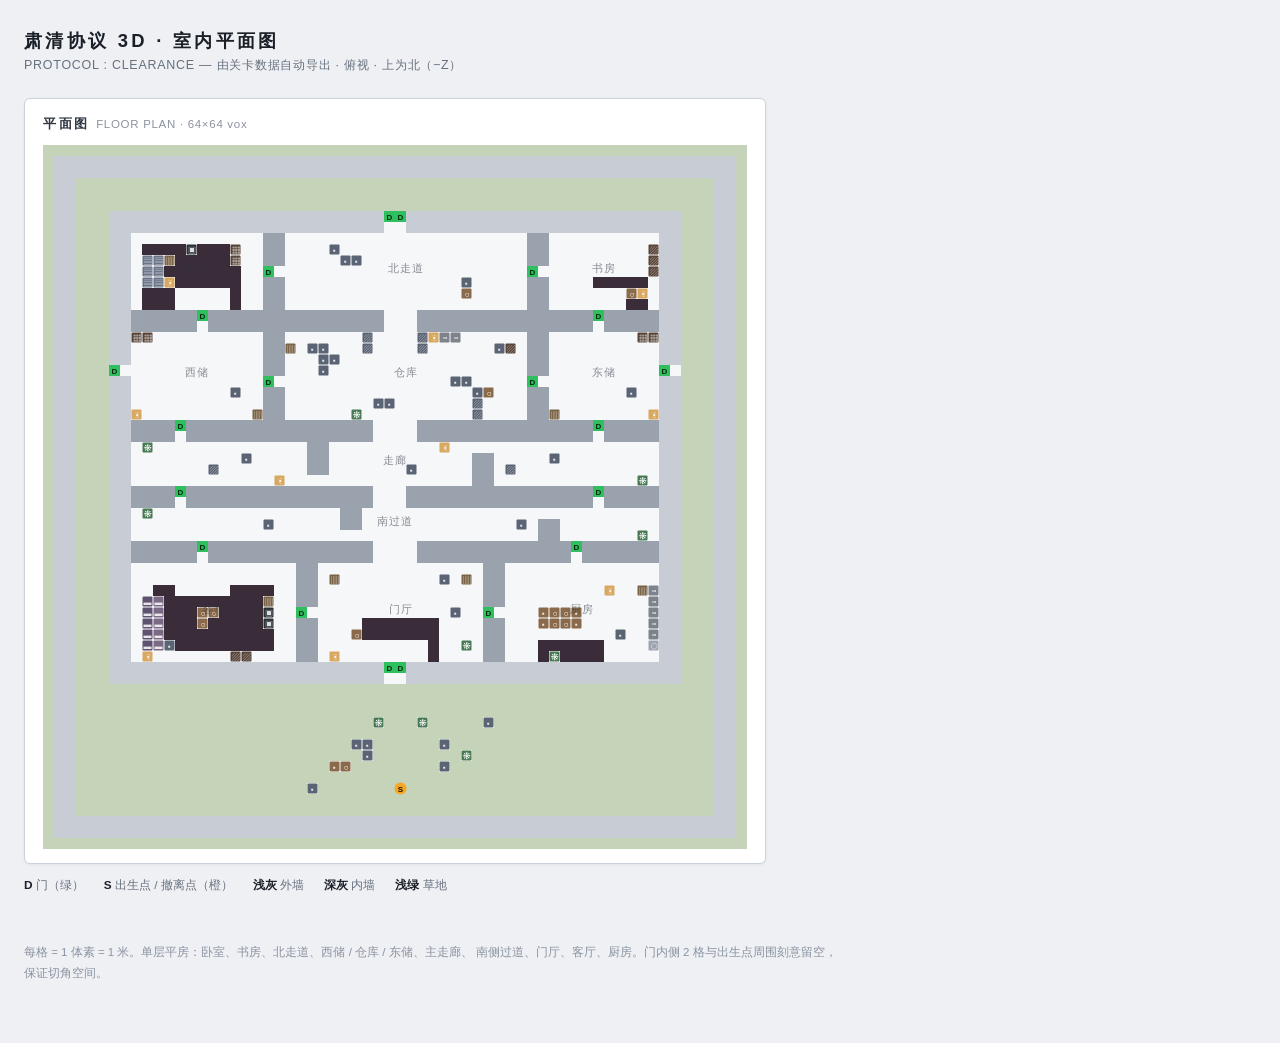
==== commit 436e5485: "Publish Pages 2026-08-28 10:54" ====
--- a/floorplan.html
+++ b/floorplan.html
@@ -11,7 +11,7 @@
          box-shadow:0 1px 3px rgba(0,0,0,.06);}
   .floor h2{font-size:.82rem;letter-spacing:.2em;margin:0 0 12px;color:#2f3742;}
   .floor h2 span{color:#8b93a1;font-weight:400;font-size:.72rem;letter-spacing:.06em;}
-  svg{display:block;background:#f6f7f9;border:1px solid #e2e6ec;}
+  svg{display:block;margin:0 auto;}
   .legend{margin-top:26px;display:flex;flex-wrap:wrap;gap:8px 18px;max-width:900px;}
   .li{display:flex;align-items:center;gap:6px;font-size:.74rem;color:#3c4450;}
   .li i{width:12px;height:12px;border-radius:2px;display:inline-block;border:1px solid rgba(0,0,0,.15);}
@@ -25,7 +25,7 @@
 <div class="floors">
   <div class="floor">
     <h2>平面图 <span>FLOOR PLAN · 64×64 vox</span></h2>
-    <svg viewBox="0 0 704 704" width="704" height="704"><rect x="99" y="99" width="11" height="11" fill="#3a2c38"/><rect x="110" y="99" width="11" height="11" fill="#3a2c38"/><rect x="121" y="99" width="11" height="11" fill="#3a2c38"/><rect x="132" y="99" width="11" height="11" fill="#3a2c38"/><rect x="143" y="99" width="11" height="11" fill="#3a2c38"/><rect x="154" y="99" width="11" height="11" fill="#3a2c38"/><rect x="165" y="99" width="11" height="11" fill="#3a2c38"/><rect x="176" y="99" width="11" height="11" fill="#3a2c38"/><rect x="99" y="110" width="11" height="11" fill="#3a2c38"/><rect x="110" y="110" width="11" height="11" fill="#3a2c38"/><rect x="121" y="110" width="11" height="11" fill="#3a2c38"/><rect x="132" y="110" width="11" height="11" fill="#3a2c38"/><rect x="143" y="110" width="11" height="11" fill="#3a2c38"/><rect x="154" y="110" width="11" height="11" fill="#3a2c38"/><rect x="165" y="110" width="11" height="11" fill="#3a2c38"/><rect x="176" y="110" width="11" height="11" fill="#3a2c38"/><rect x="99" y="121" width="11" height="11" fill="#3a2c38"/><rect x="110" y="121" width="11" height="11" fill="#3a2c38"/><rect x="121" y="121" width="11" height="11" fill="#3a2c38"/><rect x="132" y="121" width="11" height="11" fill="#3a2c38"/><rect x="143" y="121" width="11" height="11" fill="#3a2c38"/><rect x="154" y="121" width="11" height="11" fill="#3a2c38"/><rect x="165" y="121" width="11" height="11" fill="#3a2c38"/><rect x="176" y="121" width="11" height="11" fill="#3a2c38"/><rect x="99" y="132" width="11" height="11" fill="#3a2c38"/><rect x="110" y="132" width="11" height="11" fill="#3a2c38"/><rect x="121" y="132" width="11" height="11" fill="#3a2c38"/><rect x="132" y="132" width="11" height="11" fill="#3a2c38"/><rect x="143" y="132" width="11" height="11" fill="#3a2c38"/><rect x="154" y="132" width="11" height="11" fill="#3a2c38"/><rect x="165" y="132" width="11" height="11" fill="#3a2c38"/><rect x="176" y="132" width="11" height="11" fill="#3a2c38"/><rect x="99" y="143" width="11" height="11" fill="#3a2c38"/><rect x="165" y="143" width="11" height="11" fill="#3a2c38"/><rect x="176" y="143" width="11" height="11" fill="#3a2c38"/><rect x="99" y="154" width="11" height="11" fill="#3a2c38"/><rect x="165" y="154" width="11" height="11" fill="#3a2c38"/><rect x="176" y="154" width="11" height="11" fill="#3a2c38"/><rect x="110" y="451" width="11" height="11" fill="#3a2c38"/><rect x="121" y="451" width="11" height="11" fill="#3a2c38"/><rect x="132" y="451" width="11" height="11" fill="#3a2c38"/><rect x="143" y="451" width="11" height="11" fill="#3a2c38"/><rect x="154" y="451" width="11" height="11" fill="#3a2c38"/><rect x="165" y="451" width="11" height="11" fill="#3a2c38"/><rect x="176" y="451" width="11" height="11" fill="#3a2c38"/><rect x="187" y="451" width="11" height="11" fill="#3a2c38"/><rect x="198" y="451" width="11" height="11" fill="#3a2c38"/><rect x="110" y="462" width="11" height="11" fill="#3a2c38"/><rect x="121" y="462" width="11" height="11" fill="#3a2c38"/><rect x="132" y="462" width="11" height="11" fill="#3a2c38"/><rect x="143" y="462" width="11" height="11" fill="#3a2c38"/><rect x="154" y="462" width="11" height="11" fill="#3a2c38"/><rect x="165" y="462" width="11" height="11" fill="#3a2c38"/><rect x="176" y="462" width="11" height="11" fill="#3a2c38"/><rect x="187" y="462" width="11" height="11" fill="#3a2c38"/><rect x="198" y="462" width="11" height="11" fill="#3a2c38"/><rect x="121" y="473" width="11" height="11" fill="#3a2c38"/><rect x="132" y="473" width="11" height="11" fill="#3a2c38"/><rect x="143" y="473" width="11" height="11" fill="#3a2c38"/><rect x="154" y="473" width="11" height="11" fill="#3a2c38"/><rect x="165" y="473" width="11" height="11" fill="#3a2c38"/><rect x="176" y="473" width="11" height="11" fill="#3a2c38"/><rect x="187" y="473" width="11" height="11" fill="#3a2c38"/><rect x="198" y="473" width="11" height="11" fill="#3a2c38"/><rect x="319" y="473" width="11" height="11" fill="#3a2c38"/><rect x="330" y="473" width="11" height="11" fill="#3a2c38"/><rect x="341" y="473" width="11" height="11" fill="#3a2c38"/><rect x="352" y="473" width="11" height="11" fill="#3a2c38"/><rect x="363" y="473" width="11" height="11" fill="#3a2c38"/><rect x="374" y="473" width="11" height="11" fill="#3a2c38"/><rect x="110" y="484" width="11" height="11" fill="#3a2c38"/><rect x="121" y="484" width="11" height="11" fill="#3a2c38"/><rect x="132" y="484" width="11" height="11" fill="#3a2c38"/><rect x="143" y="484" width="11" height="11" fill="#3a2c38"/><rect x="154" y="484" width="11" height="11" fill="#3a2c38"/><rect x="165" y="484" width="11" height="11" fill="#3a2c38"/><rect x="176" y="484" width="11" height="11" fill="#3a2c38"/><rect x="187" y="484" width="11" height="11" fill="#3a2c38"/><rect x="198" y="484" width="11" height="11" fill="#3a2c38"/><rect x="319" y="484" width="11" height="11" fill="#3a2c38"/><rect x="330" y="484" width="11" height="11" fill="#3a2c38"/><rect x="341" y="484" width="11" height="11" fill="#3a2c38"/><rect x="352" y="484" width="11" height="11" fill="#3a2c38"/><rect x="363" y="484" width="11" height="11" fill="#3a2c38"/><rect x="374" y="484" width="11" height="11" fill="#3a2c38"/><rect x="110" y="495" width="11" height="11" fill="#3a2c38"/><rect x="121" y="495" width="11" height="11" fill="#3a2c38"/><rect x="132" y="495" width="11" height="11" fill="#3a2c38"/><rect x="154" y="495" width="11" height="11" fill="#3a2c38"/><rect x="165" y="495" width="11" height="11" fill="#3a2c38"/><rect x="176" y="495" width="11" height="11" fill="#3a2c38"/><rect x="187" y="495" width="11" height="11" fill="#3a2c38"/><rect x="198" y="495" width="11" height="11" fill="#3a2c38"/><rect x="110" y="506" width="11" height="11" fill="#3a2c38"/><rect x="121" y="506" width="11" height="11" fill="#3a2c38"/><rect x="132" y="506" width="11" height="11" fill="#3a2c38"/><rect x="143" y="506" width="11" height="11" fill="#3a2c38"/><rect x="154" y="506" width="11" height="11" fill="#3a2c38"/><rect x="165" y="506" width="11" height="11" fill="#3a2c38"/><rect x="176" y="506" width="11" height="11" fill="#3a2c38"/><rect x="187" y="506" width="11" height="11" fill="#3a2c38"/><rect x="198" y="506" width="11" height="11" fill="#3a2c38"/><rect x="11" y="11" width="11" height="11" fill="#c8ccd4"/><rect x="22" y="11" width="11" height="11" fill="#c8ccd4"/><rect x="33" y="11" width="11" height="11" fill="#c8ccd4"/><rect x="44" y="11" width="11" height="11" fill="#c8ccd4"/><rect x="55" y="11" width="11" height="11" fill="#c8ccd4"/><rect x="66" y="11" width="11" height="11" fill="#c8ccd4"/><rect x="77" y="11" width="11" height="11" fill="#c8ccd4"/><rect x="88" y="11" width="11" height="11" fill="#c8ccd4"/><rect x="99" y="11" width="11" height="11" fill="#c8ccd4"/><rect x="110" y="11" width="11" height="11" fill="#c8ccd4"/><rect x="121" y="11" width="11" height="11" fill="#c8ccd4"/><rect x="132" y="11" width="11" height="11" fill="#c8ccd4"/><rect x="143" y="11" width="11" height="11" fill="#c8ccd4"/><rect x="154" y="11" width="11" height="11" fill="#c8ccd4"/><rect x="165" y="11" width="11" height="11" fill="#c8ccd4"/><rect x="176" y="11" width="11" height="11" fill="#c8ccd4"/><rect x="187" y="11" width="11" height="11" fill="#c8ccd4"/><rect x="198" y="11" width="11" height="11" fill="#c8ccd4"/><rect x="209" y="11" width="11" height="11" fill="#c8ccd4"/><rect x="220" y="11" width="11" height="11" fill="#c8ccd4"/><rect x="231" y="11" width="11" height="11" fill="#c8ccd4"/><rect x="242" y="11" width="11" height="11" fill="#c8ccd4"/><rect x="253" y="11" width="11" height="11" fill="#c8ccd4"/><rect x="264" y="11" width="11" height="11" fill="#c8ccd4"/><rect x="275" y="11" width="11" height="11" fill="#c8ccd4"/><rect x="286" y="11" width="11" height="11" fill="#c8ccd4"/><rect x="297" y="11" width="11" height="11" fill="#c8ccd4"/><rect x="308" y="11" width="11" height="11" fill="#c8ccd4"/><rect x="319" y="11" width="11" height="11" fill="#c8ccd4"/><rect x="330" y="11" width="11" height="11" fill="#c8ccd4"/><rect x="341" y="11" width="11" height="11" fill="#c8ccd4"/><rect x="352" y="11" width="11" height="11" fill="#c8ccd4"/><rect x="363" y="11" width="11" height="11" fill="#c8ccd4"/><rect x="374" y="11" width="11" height="11" fill="#c8ccd4"/><rect x="385" y="11" width="11" height="11" fill="#c8ccd4"/><rect x="396" y="11" width="11" height="11" fill="#c8ccd4"/><rect x="407" y="11" width="11" height="11" fill="#c8ccd4"/><rect x="418" y="11" width="11" height="11" fill="#c8ccd4"/><rect x="429" y="11" width="11" height="11" fill="#c8ccd4"/><rect x="440" y="11" width="11" height="11" fill="#c8ccd4"/><rect x="451" y="11" width="11" height="11" fill="#c8ccd4"/><rect x="462" y="11" width="11" height="11" fill="#c8ccd4"/><rect x="473" y="11" width="11" height="11" fill="#c8ccd4"/><rect x="484" y="11" width="11" height="11" fill="#c8ccd4"/><rect x="495" y="11" width="11" height="11" fill="#c8ccd4"/><rect x="506" y="11" width="11" height="11" fill="#c8ccd4"/><rect x="517" y="11" width="11" height="11" fill="#c8ccd4"/><rect x="528" y="11" width="11" height="11" fill="#c8ccd4"/><rect x="539" y="11" width="11" height="11" fill="#c8ccd4"/><rect x="550" y="11" width="11" height="11" fill="#c8ccd4"/><rect x="561" y="11" width="11" height="11" fill="#c8ccd4"/><rect x="572" y="11" width="11" height="11" fill="#c8ccd4"/><rect x="583" y="11" width="11" height="11" fill="#c8ccd4"/><rect x="594" y="11" width="11" height="11" fill="#c8ccd4"/><rect x="605" y="11" width="11" height="11" fill="#c8ccd4"/><rect x="616" y="11" width="11" height="11" fill="#c8ccd4"/><rect x="627" y="11" width="11" height="11" fill="#c8ccd4"/><rect x="638" y="11" width="11" height="11" fill="#c8ccd4"/><rect x="649" y="11" width="11" height="11" fill="#c8ccd4"/><rect x="660" y="11" width="11" height="11" fill="#c8ccd4"/><rect x="671" y="11" width="11" height="11" fill="#c8ccd4"/><rect x="682" y="11" width="11" height="11" fill="#c8ccd4"/><rect x="11" y="22" width="11" height="11" fill="#c8ccd4"/><rect x="22" y="22" width="11" height="11" fill="#c8ccd4"/><rect x="33" y="22" width="11" height="11" fill="#c8ccd4"/><rect x="44" y="22" width="11" height="11" fill="#c8ccd4"/><rect x="55" y="22" width="11" height="11" fill="#c8ccd4"/><rect x="66" y="22" width="11" height="11" fill="#c8ccd4"/><rect x="77" y="22" width="11" height="11" fill="#c8ccd4"/><rect x="88" y="22" width="11" height="11" fill="#c8ccd4"/><rect x="99" y="22" width="11" height="11" fill="#c8ccd4"/><rect x="110" y="22" width="11" height="11" fill="#c8ccd4"/><rect x="121" y="22" width="11" height="11" fill="#c8ccd4"/><rect x="132" y="22" width="11" height="11" fill="#c8ccd4"/><rect x="143" y="22" width="11" height="11" fill="#c8ccd4"/><rect x="154" y="22" width="11" height="11" fill="#c8ccd4"/><rect x="165" y="22" width="11" height="11" fill="#c8ccd4"/><rect x="176" y="22" width="11" height="11" fill="#c8ccd4"/><rect x="187" y="22" width="11" height="11" fill="#c8ccd4"/><rect x="198" y="22" width="11" height="11" fill="#c8ccd4"/><rect x="209" y="22" width="11" height="11" fill="#c8ccd4"/><rect x="220" y="22" width="11" height="11" fill="#c8ccd4"/><rect x="231" y="22" width="11" height="11" fill="#c8ccd4"/><rect x="242" y="22" width="11" height="11" fill="#c8ccd4"/><rect x="253" y="22" width="11" height="11" fill="#c8ccd4"/><rect x="264" y="22" width="11" height="11" fill="#c8ccd4"/><rect x="275" y="22" width="11" height="11" fill="#c8ccd4"/><rect x="286" y="22" width="11" height="11" fill="#c8ccd4"/><rect x="297" y="22" width="11" height="11" fill="#c8ccd4"/><rect x="308" y="22" width="11" height="11" fill="#c8ccd4"/><rect x="319" y="22" width="11" height="11" fill="#c8ccd4"/><rect x="330" y="22" width="11" height="11" fill="#c8ccd4"/><rect x="341" y="22" width="11" height="11" fill="#c8ccd4"/><rect x="352" y="22" width="11" height="11" fill="#c8ccd4"/><rect x="363" y="22" width="11" height="11" fill="#c8ccd4"/><rect x="374" y="22" width="11" height="11" fill="#c8ccd4"/><rect x="385" y="22" width="11" height="11" fill="#c8ccd4"/><rect x="396" y="22" width="11" height="11" fill="#c8ccd4"/><rect x="407" y="22" width="11" height="11" fill="#c8ccd4"/><rect x="418" y="22" width="11" height="11" fill="#c8ccd4"/><rect x="429" y="22" width="11" height="11" fill="#c8ccd4"/><rect x="440" y="22" width="11" height="11" fill="#c8ccd4"/><rect x="451" y="22" width="11" height="11" fill="#c8ccd4"/><rect x="462" y="22" width="11" height="11" fill="#c8ccd4"/><rect x="473" y="22" width="11" height="11" fill="#c8ccd4"/><rect x="484" y="22" width="11" height="11" fill="#c8ccd4"/><rect x="495" y="22" width="11" height="11" fill="#c8ccd4"/><rect x="506" y="22" width="11" height="11" fill="#c8ccd4"/><rect x="517" y="22" width="11" height="11" fill="#c8ccd4"/><rect x="528" y="22" width="11" height="11" fill="#c8ccd4"/><rect x="539" y="22" width="11" height="11" fill="#c8ccd4"/><rect x="550" y="22" width="11" height="11" fill="#c8ccd4"/><rect x="561" y="22" width="11" height="11" fill="#c8ccd4"/><rect x="572" y="22" width="11" height="11" fill="#c8ccd4"/><rect x="583" y="22" width="11" height="11" fill="#c8ccd4"/><rect x="594" y="22" width="11" height="11" fill="#c8ccd4"/><rect x="605" y="22" width="11" height="11" fill="#c8ccd4"/><rect x="616" y="22" width="11" height="11" fill="#c8ccd4"/><rect x="627" y="22" width="11" height="11" fill="#c8ccd4"/><rect x="638" y="22" width="11" height="11" fill="#c8ccd4"/><rect x="649" y="22" width="11" height="11" fill="#c8ccd4"/><rect x="660" y="22" width="11" height="11" fill="#c8ccd4"/><rect x="671" y="22" width="11" height="11" fill="#c8ccd4"/><rect x="682" y="22" width="11" height="11" fill="#c8ccd4"/><rect x="11" y="33" width="11" height="11" fill="#c8ccd4"/><rect x="22" y="33" width="11" height="11" fill="#c8ccd4"/><rect x="671" y="33" width="11" height="11" fill="#c8ccd4"/><rect x="682" y="33" width="11" height="11" fill="#c8ccd4"/><rect x="11" y="44" width="11" height="11" fill="#c8ccd4"/><rect x="22" y="44" width="11" height="11" fill="#c8ccd4"/><rect x="671" y="44" width="11" height="11" fill="#c8ccd4"/><rect x="682" y="44" width="11" height="11" fill="#c8ccd4"/><rect x="11" y="55" width="11" height="11" fill="#c8ccd4"/><rect x="22" y="55" width="11" height="11" fill="#c8ccd4"/><rect x="671" y="55" width="11" height="11" fill="#c8ccd4"/><rect x="682" y="55" width="11" height="11" fill="#c8ccd4"/><rect x="11" y="66" width="11" height="11" fill="#c8ccd4"/><rect x="22" y="66" width="11" height="11" fill="#c8ccd4"/><rect x="66" y="66" width="11" height="11" fill="#c8ccd4"/><rect x="77" y="66" width="11" height="11" fill="#c8ccd4"/><rect x="88" y="66" width="11" height="11" fill="#c8ccd4"/><rect x="99" y="66" width="11" height="11" fill="#c8ccd4"/><rect x="110" y="66" width="11" height="11" fill="#c8ccd4"/><rect x="121" y="66" width="11" height="11" fill="#c8ccd4"/><rect x="132" y="66" width="11" height="11" fill="#c8ccd4"/><rect x="143" y="66" width="11" height="11" fill="#c8ccd4"/><rect x="154" y="66" width="11" height="11" fill="#c8ccd4"/><rect x="165" y="66" width="11" height="11" fill="#c8ccd4"/><rect x="176" y="66" width="11" height="11" fill="#c8ccd4"/><rect x="187" y="66" width="11" height="11" fill="#c8ccd4"/><rect x="198" y="66" width="11" height="11" fill="#c8ccd4"/><rect x="209" y="66" width="11" height="11" fill="#c8ccd4"/><rect x="220" y="66" width="11" height="11" fill="#c8ccd4"/><rect x="231" y="66" width="11" height="11" fill="#c8ccd4"/><rect x="242" y="66" width="11" height="11" fill="#c8ccd4"/><rect x="253" y="66" width="11" height="11" fill="#c8ccd4"/><rect x="264" y="66" width="11" height="11" fill="#c8ccd4"/><rect x="275" y="66" width="11" height="11" fill="#c8ccd4"/><rect x="286" y="66" width="11" height="11" fill="#c8ccd4"/><rect x="297" y="66" width="11" height="11" fill="#c8ccd4"/><rect x="308" y="66" width="11" height="11" fill="#c8ccd4"/><rect x="319" y="66" width="11" height="11" fill="#c8ccd4"/><rect x="330" y="66" width="11" height="11" fill="#c8ccd4"/><rect x="341" y="66" width="11" height="11" fill="#c8ccd4"/><rect x="352" y="66" width="11" height="11" fill="#c8ccd4"/><rect x="363" y="66" width="11" height="11" fill="#c8ccd4"/><rect x="374" y="66" width="11" height="11" fill="#c8ccd4"/><rect x="385" y="66" width="11" height="11" fill="#c8ccd4"/><rect x="396" y="66" width="11" height="11" fill="#c8ccd4"/><rect x="407" y="66" width="11" height="11" fill="#c8ccd4"/><rect x="418" y="66" width="11" height="11" fill="#c8ccd4"/><rect x="429" y="66" width="11" height="11" fill="#c8ccd4"/><rect x="440" y="66" width="11" height="11" fill="#c8ccd4"/><rect x="451" y="66" width="11" height="11" fill="#c8ccd4"/><rect x="462" y="66" width="11" height="11" fill="#c8ccd4"/><rect x="473" y="66" width="11" height="11" fill="#c8ccd4"/><rect x="484" y="66" width="11" height="11" fill="#c8ccd4"/><rect x="495" y="66" width="11" height="11" fill="#c8ccd4"/><rect x="506" y="66" width="11" height="11" fill="#c8ccd4"/><rect x="517" y="66" width="11" height="11" fill="#c8ccd4"/><rect x="528" y="66" width="11" height="11" fill="#c8ccd4"/><rect x="539" y="66" width="11" height="11" fill="#c8ccd4"/><rect x="550" y="66" width="11" height="11" fill="#c8ccd4"/><rect x="561" y="66" width="11" height="11" fill="#c8ccd4"/><rect x="572" y="66" width="11" height="11" fill="#c8ccd4"/><rect x="583" y="66" width="11" height="11" fill="#c8ccd4"/><rect x="594" y="66" width="11" height="11" fill="#c8ccd4"/><rect x="605" y="66" width="11" height="11" fill="#c8ccd4"/><rect x="616" y="66" width="11" height="11" fill="#c8ccd4"/><rect x="627" y="66" width="11" height="11" fill="#c8ccd4"/><rect x="671" y="66" width="11" height="11" fill="#c8ccd4"/><rect x="682" y="66" width="11" height="11" fill="#c8ccd4"/><rect x="11" y="77" width="11" height="11" fill="#c8ccd4"/><rect x="22" y="77" width="11" height="11" fill="#c8ccd4"/><rect x="66" y="77" width="11" height="11" fill="#c8ccd4"/><rect x="77" y="77" width="11" height="11" fill="#c8ccd4"/><rect x="88" y="77" width="11" height="11" fill="#c8ccd4"/><rect x="99" y="77" width="11" height="11" fill="#c8ccd4"/><rect x="110" y="77" width="11" height="11" fill="#c8ccd4"/><rect x="121" y="77" width="11" height="11" fill="#c8ccd4"/><rect x="132" y="77" width="11" height="11" fill="#c8ccd4"/><rect x="143" y="77" width="11" height="11" fill="#c8ccd4"/><rect x="154" y="77" width="11" height="11" fill="#c8ccd4"/><rect x="165" y="77" width="11" height="11" fill="#c8ccd4"/><rect x="176" y="77" width="11" height="11" fill="#c8ccd4"/><rect x="187" y="77" width="11" height="11" fill="#c8ccd4"/><rect x="198" y="77" width="11" height="11" fill="#c8ccd4"/><rect x="209" y="77" width="11" height="11" fill="#c8ccd4"/><rect x="220" y="77" width="11" height="11" fill="#c8ccd4"/><rect x="231" y="77" width="11" height="11" fill="#c8ccd4"/><rect x="242" y="77" width="11" height="11" fill="#c8ccd4"/><rect x="253" y="77" width="11" height="11" fill="#c8ccd4"/><rect x="264" y="77" width="11" height="11" fill="#c8ccd4"/><rect x="275" y="77" width="11" height="11" fill="#c8ccd4"/><rect x="286" y="77" width="11" height="11" fill="#c8ccd4"/><rect x="297" y="77" width="11" height="11" fill="#c8ccd4"/><rect x="308" y="77" width="11" height="11" fill="#c8ccd4"/><rect x="319" y="77" width="11" height="11" fill="#c8ccd4"/><rect x="330" y="77" width="11" height="11" fill="#c8ccd4"/><rect x="341" y="77" width="11" height="11" fill="#c8ccd4"/><rect x="352" y="77" width="11" height="11" fill="#c8ccd4"/><rect x="363" y="77" width="11" height="11" fill="#c8ccd4"/><rect x="374" y="77" width="11" height="11" fill="#c8ccd4"/><rect x="385" y="77" width="11" height="11" fill="#c8ccd4"/><rect x="396" y="77" width="11" height="11" fill="#c8ccd4"/><rect x="407" y="77" width="11" height="11" fill="#c8ccd4"/><rect x="418" y="77" width="11" height="11" fill="#c8ccd4"/><rect x="429" y="77" width="11" height="11" fill="#c8ccd4"/><rect x="440" y="77" width="11" height="11" fill="#c8ccd4"/><rect x="451" y="77" width="11" height="11" fill="#c8ccd4"/><rect x="462" y="77" width="11" height="11" fill="#c8ccd4"/><rect x="473" y="77" width="11" height="11" fill="#c8ccd4"/><rect x="484" y="77" width="11" height="11" fill="#c8ccd4"/><rect x="495" y="77" width="11" height="11" fill="#c8ccd4"/><rect x="506" y="77" width="11" height="11" fill="#c8ccd4"/><rect x="517" y="77" width="11" height="11" fill="#c8ccd4"/><rect x="528" y="77" width="11" height="11" fill="#c8ccd4"/><rect x="539" y="77" width="11" height="11" fill="#c8ccd4"/><rect x="550" y="77" width="11" height="11" fill="#c8ccd4"/><rect x="561" y="77" width="11" height="11" fill="#c8ccd4"/><rect x="572" y="77" width="11" height="11" fill="#c8ccd4"/><rect x="583" y="77" width="11" height="11" fill="#c8ccd4"/><rect x="594" y="77" width="11" height="11" fill="#c8ccd4"/><rect x="605" y="77" width="11" height="11" fill="#c8ccd4"/><rect x="616" y="77" width="11" height="11" fill="#c8ccd4"/><rect x="627" y="77" width="11" height="11" fill="#c8ccd4"/><rect x="671" y="77" width="11" height="11" fill="#c8ccd4"/><rect x="682" y="77" width="11" height="11" fill="#c8ccd4"/><rect x="11" y="88" width="11" height="11" fill="#c8ccd4"/><rect x="22" y="88" width="11" height="11" fill="#c8ccd4"/><rect x="66" y="88" width="11" height="11" fill="#c8ccd4"/><rect x="77" y="88" width="11" height="11" fill="#c8ccd4"/><rect x="616" y="88" width="11" height="11" fill="#c8ccd4"/><rect x="627" y="88" width="11" height="11" fill="#c8ccd4"/><rect x="671" y="88" width="11" height="11" fill="#c8ccd4"/><rect x="682" y="88" width="11" height="11" fill="#c8ccd4"/><rect x="11" y="99" width="11" height="11" fill="#c8ccd4"/><rect x="22" y="99" width="11" height="11" fill="#c8ccd4"/><rect x="66" y="99" width="11" height="11" fill="#c8ccd4"/><rect x="77" y="99" width="11" height="11" fill="#c8ccd4"/><rect x="616" y="99" width="11" height="11" fill="#c8ccd4"/><rect x="627" y="99" width="11" height="11" fill="#c8ccd4"/><rect x="671" y="99" width="11" height="11" fill="#c8ccd4"/><rect x="682" y="99" width="11" height="11" fill="#c8ccd4"/><rect x="11" y="110" width="11" height="11" fill="#c8ccd4"/><rect x="22" y="110" width="11" height="11" fill="#c8ccd4"/><rect x="66" y="110" width="11" height="11" fill="#c8ccd4"/><rect x="77" y="110" width="11" height="11" fill="#c8ccd4"/><rect x="616" y="110" width="11" height="11" fill="#c8ccd4"/><rect x="627" y="110" width="11" height="11" fill="#c8ccd4"/><rect x="671" y="110" width="11" height="11" fill="#c8ccd4"/><rect x="682" y="110" width="11" height="11" fill="#c8ccd4"/><rect x="11" y="121" width="11" height="11" fill="#c8ccd4"/><rect x="22" y="121" width="11" height="11" fill="#c8ccd4"/><rect x="66" y="121" width="11" height="11" fill="#c8ccd4"/><rect x="77" y="121" width="11" height="11" fill="#c8ccd4"/><rect x="616" y="121" width="11" height="11" fill="#c8ccd4"/><rect x="627" y="121" width="11" height="11" fill="#c8ccd4"/><rect x="671" y="121" width="11" height="11" fill="#c8ccd4"/><rect x="682" y="121" width="11" height="11" fill="#c8ccd4"/><rect x="11" y="132" width="11" height="11" fill="#c8ccd4"/><rect x="22" y="132" width="11" height="11" fill="#c8ccd4"/><rect x="66" y="132" width="11" height="11" fill="#c8ccd4"/><rect x="77" y="132" width="11" height="11" fill="#c8ccd4"/><rect x="616" y="132" width="11" height="11" fill="#c8ccd4"/><rect x="627" y="132" width="11" height="11" fill="#c8ccd4"/><rect x="671" y="132" width="11" height="11" fill="#c8ccd4"/><rect x="682" y="132" width="11" height="11" fill="#c8ccd4"/><rect x="11" y="143" width="11" height="11" fill="#c8ccd4"/><rect x="22" y="143" width="11" height="11" fill="#c8ccd4"/><rect x="66" y="143" width="11" height="11" fill="#c8ccd4"/><rect x="77" y="143" width="11" height="11" fill="#c8ccd4"/><rect x="616" y="143" width="11" height="11" fill="#c8ccd4"/><rect x="627" y="143" width="11" height="11" fill="#c8ccd4"/><rect x="671" y="143" width="11" height="11" fill="#c8ccd4"/><rect x="682" y="143" width="11" height="11" fill="#c8ccd4"/><rect x="11" y="154" width="11" height="11" fill="#c8ccd4"/><rect x="22" y="154" width="11" height="11" fill="#c8ccd4"/><rect x="66" y="154" width="11" height="11" fill="#c8ccd4"/><rect x="77" y="154" width="11" height="11" fill="#c8ccd4"/><rect x="616" y="154" width="11" height="11" fill="#c8ccd4"/><rect x="627" y="154" width="11" height="11" fill="#c8ccd4"/><rect x="671" y="154" width="11" height="11" fill="#c8ccd4"/><rect x="682" y="154" width="11" height="11" fill="#c8ccd4"/><rect x="11" y="165" width="11" height="11" fill="#c8ccd4"/><rect x="22" y="165" width="11" height="11" fill="#c8ccd4"/><rect x="66" y="165" width="11" height="11" fill="#c8ccd4"/><rect x="77" y="165" width="11" height="11" fill="#9aa2ae"/><rect x="88" y="165" width="11" height="11" fill="#9aa2ae"/><rect x="99" y="165" width="11" height="11" fill="#9aa2ae"/><rect x="165" y="165" width="11" height="11" fill="#9aa2ae"/><rect x="176" y="165" width="11" height="11" fill="#9aa2ae"/><rect x="187" y="165" width="11" height="11" fill="#9aa2ae"/><rect x="198" y="165" width="11" height="11" fill="#9aa2ae"/><rect x="209" y="165" width="11" height="11" fill="#9aa2ae"/><rect x="220" y="165" width="11" height="11" fill="#9aa2ae"/><rect x="231" y="165" width="11" height="11" fill="#9aa2ae"/><rect x="242" y="165" width="11" height="11" fill="#9aa2ae"/><rect x="253" y="165" width="11" height="11" fill="#9aa2ae"/><rect x="264" y="165" width="11" height="11" fill="#9aa2ae"/><rect x="275" y="165" width="11" height="11" fill="#9aa2ae"/><rect x="286" y="165" width="11" height="11" fill="#9aa2ae"/><rect x="297" y="165" width="11" height="11" fill="#9aa2ae"/><rect x="308" y="165" width="11" height="11" fill="#9aa2ae"/><rect x="319" y="165" width="11" height="11" fill="#9aa2ae"/><rect x="330" y="165" width="11" height="11" fill="#9aa2ae"/><rect x="341" y="165" width="11" height="11" fill="#9aa2ae"/><rect x="352" y="165" width="11" height="11" fill="#9aa2ae"/><rect x="363" y="165" width="11" height="11" fill="#9aa2ae"/><rect x="374" y="165" width="11" height="11" fill="#9aa2ae"/><rect x="385" y="165" width="11" height="11" fill="#9aa2ae"/><rect x="396" y="165" width="11" height="11" fill="#9aa2ae"/><rect x="407" y="165" width="11" height="11" fill="#9aa2ae"/><rect x="418" y="165" width="11" height="11" fill="#9aa2ae"/><rect x="429" y="165" width="11" height="11" fill="#9aa2ae"/><rect x="440" y="165" width="11" height="11" fill="#9aa2ae"/><rect x="451" y="165" width="11" height="11" fill="#9aa2ae"/><rect x="462" y="165" width="11" height="11" fill="#9aa2ae"/><rect x="473" y="165" width="11" height="11" fill="#9aa2ae"/><rect x="484" y="165" width="11" height="11" fill="#9aa2ae"/><rect x="495" y="165" width="11" height="11" fill="#9aa2ae"/><rect x="506" y="165" width="11" height="11" fill="#9aa2ae"/><rect x="517" y="165" width="11" height="11" fill="#9aa2ae"/><rect x="528" y="165" width="11" height="11" fill="#9aa2ae"/><rect x="594" y="165" width="11" height="11" fill="#9aa2ae"/><rect x="605" y="165" width="11" height="11" fill="#9aa2ae"/><rect x="616" y="165" width="11" height="11" fill="#c8ccd4"/><rect x="627" y="165" width="11" height="11" fill="#c8ccd4"/><rect x="671" y="165" width="11" height="11" fill="#c8ccd4"/><rect x="682" y="165" width="11" height="11" fill="#c8ccd4"/><rect x="11" y="176" width="11" height="11" fill="#c8ccd4"/><rect x="22" y="176" width="11" height="11" fill="#c8ccd4"/><rect x="66" y="176" width="11" height="11" fill="#c8ccd4"/><rect x="77" y="176" width="11" height="11" fill="#9aa2ae"/><rect x="88" y="176" width="11" height="11" fill="#9aa2ae"/><rect x="99" y="176" width="11" height="11" fill="#9aa2ae"/><rect x="165" y="176" width="11" height="11" fill="#9aa2ae"/><rect x="176" y="176" width="11" height="11" fill="#9aa2ae"/><rect x="187" y="176" width="11" height="11" fill="#9aa2ae"/><rect x="198" y="176" width="11" height="11" fill="#9aa2ae"/><rect x="209" y="176" width="11" height="11" fill="#9aa2ae"/><rect x="220" y="176" width="11" height="11" fill="#9aa2ae"/><rect x="231" y="176" width="11" height="11" fill="#9aa2ae"/><rect x="242" y="176" width="11" height="11" fill="#9aa2ae"/><rect x="253" y="176" width="11" height="11" fill="#9aa2ae"/><rect x="264" y="176" width="11" height="11" fill="#9aa2ae"/><rect x="275" y="176" width="11" height="11" fill="#9aa2ae"/><rect x="286" y="176" width="11" height="11" fill="#9aa2ae"/><rect x="297" y="176" width="11" height="11" fill="#9aa2ae"/><rect x="308" y="176" width="11" height="11" fill="#9aa2ae"/><rect x="319" y="176" width="11" height="11" fill="#9aa2ae"/><rect x="330" y="176" width="11" height="11" fill="#9aa2ae"/><rect x="341" y="176" width="11" height="11" fill="#9aa2ae"/><rect x="352" y="176" width="11" height="11" fill="#9aa2ae"/><rect x="363" y="176" width="11" height="11" fill="#9aa2ae"/><rect x="374" y="176" width="11" height="11" fill="#9aa2ae"/><rect x="385" y="176" width="11" height="11" fill="#9aa2ae"/><rect x="396" y="176" width="11" height="11" fill="#9aa2ae"/><rect x="407" y="176" width="11" height="11" fill="#9aa2ae"/><rect x="418" y="176" width="11" height="11" fill="#9aa2ae"/><rect x="429" y="176" width="11" height="11" fill="#9aa2ae"/><rect x="440" y="176" width="11" height="11" fill="#9aa2ae"/><rect x="451" y="176" width="11" height="11" fill="#9aa2ae"/><rect x="462" y="176" width="11" height="11" fill="#9aa2ae"/><rect x="473" y="176" width="11" height="11" fill="#9aa2ae"/><rect x="484" y="176" width="11" height="11" fill="#9aa2ae"/><rect x="495" y="176" width="11" height="11" fill="#9aa2ae"/><rect x="506" y="176" width="11" height="11" fill="#9aa2ae"/><rect x="517" y="176" width="11" height="11" fill="#9aa2ae"/><rect x="528" y="176" width="11" height="11" fill="#9aa2ae"/><rect x="594" y="176" width="11" height="11" fill="#9aa2ae"/><rect x="605" y="176" width="11" height="11" fill="#9aa2ae"/><rect x="616" y="176" width="11" height="11" fill="#c8ccd4"/><rect x="627" y="176" width="11" height="11" fill="#c8ccd4"/><rect x="671" y="176" width="11" height="11" fill="#c8ccd4"/><rect x="682" y="176" width="11" height="11" fill="#c8ccd4"/><rect x="11" y="187" width="11" height="11" fill="#c8ccd4"/><rect x="22" y="187" width="11" height="11" fill="#c8ccd4"/><rect x="66" y="187" width="11" height="11" fill="#c8ccd4"/><rect x="77" y="187" width="11" height="11" fill="#c8ccd4"/><rect x="220" y="187" width="11" height="11" fill="#9aa2ae"/><rect x="231" y="187" width="11" height="11" fill="#9aa2ae"/><rect x="484" y="187" width="11" height="11" fill="#9aa2ae"/><rect x="495" y="187" width="11" height="11" fill="#9aa2ae"/><rect x="616" y="187" width="11" height="11" fill="#c8ccd4"/><rect x="627" y="187" width="11" height="11" fill="#c8ccd4"/><rect x="671" y="187" width="11" height="11" fill="#c8ccd4"/><rect x="682" y="187" width="11" height="11" fill="#c8ccd4"/><rect x="11" y="198" width="11" height="11" fill="#c8ccd4"/><rect x="22" y="198" width="11" height="11" fill="#c8ccd4"/><rect x="66" y="198" width="11" height="11" fill="#c8ccd4"/><rect x="77" y="198" width="11" height="11" fill="#c8ccd4"/><rect x="220" y="198" width="11" height="11" fill="#9aa2ae"/><rect x="231" y="198" width="11" height="11" fill="#9aa2ae"/><rect x="484" y="198" width="11" height="11" fill="#9aa2ae"/><rect x="495" y="198" width="11" height="11" fill="#9aa2ae"/><rect x="616" y="198" width="11" height="11" fill="#c8ccd4"/><rect x="627" y="198" width="11" height="11" fill="#c8ccd4"/><rect x="671" y="198" width="11" height="11" fill="#c8ccd4"/><rect x="682" y="198" width="11" height="11" fill="#c8ccd4"/><rect x="11" y="209" width="11" height="11" fill="#c8ccd4"/><rect x="22" y="209" width="11" height="11" fill="#c8ccd4"/><rect x="66" y="209" width="11" height="11" fill="#c8ccd4"/><rect x="77" y="209" width="11" height="11" fill="#c8ccd4"/><rect x="616" y="209" width="11" height="11" fill="#c8ccd4"/><rect x="627" y="209" width="11" height="11" fill="#c8ccd4"/><rect x="671" y="209" width="11" height="11" fill="#c8ccd4"/><rect x="682" y="209" width="11" height="11" fill="#c8ccd4"/><rect x="11" y="220" width="11" height="11" fill="#c8ccd4"/><rect x="22" y="220" width="11" height="11" fill="#c8ccd4"/><rect x="66" y="220" width="11" height="11" fill="#c8ccd4"/><rect x="77" y="220" width="11" height="11" fill="#c8ccd4"/><rect x="671" y="220" width="11" height="11" fill="#c8ccd4"/><rect x="682" y="220" width="11" height="11" fill="#c8ccd4"/><rect x="11" y="231" width="11" height="11" fill="#c8ccd4"/><rect x="22" y="231" width="11" height="11" fill="#c8ccd4"/><rect x="66" y="231" width="11" height="11" fill="#c8ccd4"/><rect x="77" y="231" width="11" height="11" fill="#c8ccd4"/><rect x="616" y="231" width="11" height="11" fill="#c8ccd4"/><rect x="627" y="231" width="11" height="11" fill="#c8ccd4"/><rect x="671" y="231" width="11" height="11" fill="#c8ccd4"/><rect x="682" y="231" width="11" height="11" fill="#c8ccd4"/><rect x="11" y="242" width="11" height="11" fill="#c8ccd4"/><rect x="22" y="242" width="11" height="11" fill="#c8ccd4"/><rect x="66" y="242" width="11" height="11" fill="#c8ccd4"/><rect x="77" y="242" width="11" height="11" fill="#c8ccd4"/><rect x="616" y="242" width="11" height="11" fill="#c8ccd4"/><rect x="627" y="242" width="11" height="11" fill="#c8ccd4"/><rect x="671" y="242" width="11" height="11" fill="#c8ccd4"/><rect x="682" y="242" width="11" height="11" fill="#c8ccd4"/><rect x="11" y="253" width="11" height="11" fill="#c8ccd4"/><rect x="22" y="253" width="11" height="11" fill="#c8ccd4"/><rect x="66" y="253" width="11" height="11" fill="#c8ccd4"/><rect x="77" y="253" width="11" height="11" fill="#c8ccd4"/><rect x="616" y="253" width="11" height="11" fill="#c8ccd4"/><rect x="627" y="253" width="11" height="11" fill="#c8ccd4"/><rect x="671" y="253" width="11" height="11" fill="#c8ccd4"/><rect x="682" y="253" width="11" height="11" fill="#c8ccd4"/><rect x="11" y="264" width="11" height="11" fill="#c8ccd4"/><rect x="22" y="264" width="11" height="11" fill="#c8ccd4"/><rect x="66" y="264" width="11" height="11" fill="#c8ccd4"/><rect x="77" y="264" width="11" height="11" fill="#c8ccd4"/><rect x="220" y="264" width="11" height="11" fill="#9aa2ae"/><rect x="231" y="264" width="11" height="11" fill="#9aa2ae"/><rect x="484" y="264" width="11" height="11" fill="#9aa2ae"/><rect x="495" y="264" width="11" height="11" fill="#9aa2ae"/><rect x="616" y="264" width="11" height="11" fill="#c8ccd4"/><rect x="627" y="264" width="11" height="11" fill="#c8ccd4"/><rect x="671" y="264" width="11" height="11" fill="#c8ccd4"/><rect x="682" y="264" width="11" height="11" fill="#c8ccd4"/><rect x="11" y="275" width="11" height="11" fill="#c8ccd4"/><rect x="22" y="275" width="11" height="11" fill="#c8ccd4"/><rect x="66" y="275" width="11" height="11" fill="#c8ccd4"/><rect x="77" y="275" width="11" height="11" fill="#9aa2ae"/><rect x="88" y="275" width="11" height="11" fill="#9aa2ae"/><rect x="99" y="275" width="11" height="11" fill="#9aa2ae"/><rect x="110" y="275" width="11" height="11" fill="#9aa2ae"/><rect x="121" y="275" width="11" height="11" fill="#9aa2ae"/><rect x="132" y="275" width="11" height="11" fill="#9aa2ae"/><rect x="143" y="275" width="11" height="11" fill="#9aa2ae"/><rect x="154" y="275" width="11" height="11" fill="#9aa2ae"/><rect x="165" y="275" width="11" height="11" fill="#9aa2ae"/><rect x="176" y="275" width="11" height="11" fill="#9aa2ae"/><rect x="187" y="275" width="11" height="11" fill="#9aa2ae"/><rect x="198" y="275" width="11" height="11" fill="#9aa2ae"/><rect x="209" y="275" width="11" height="11" fill="#9aa2ae"/><rect x="220" y="275" width="11" height="11" fill="#9aa2ae"/><rect x="231" y="275" width="11" height="11" fill="#9aa2ae"/><rect x="242" y="275" width="11" height="11" fill="#9aa2ae"/><rect x="253" y="275" width="11" height="11" fill="#9aa2ae"/><rect x="264" y="275" width="11" height="11" fill="#9aa2ae"/><rect x="275" y="275" width="11" height="11" fill="#9aa2ae"/><rect x="286" y="275" width="11" height="11" fill="#9aa2ae"/><rect x="297" y="275" width="11" height="11" fill="#9aa2ae"/><rect x="308" y="275" width="11" height="11" fill="#9aa2ae"/><rect x="319" y="275" width="11" height="11" fill="#9aa2ae"/><rect x="374" y="275" width="11" height="11" fill="#9aa2ae"/><rect x="385" y="275" width="11" height="11" fill="#9aa2ae"/><rect x="396" y="275" width="11" height="11" fill="#9aa2ae"/><rect x="407" y="275" width="11" height="11" fill="#9aa2ae"/><rect x="418" y="275" width="11" height="11" fill="#9aa2ae"/><rect x="429" y="275" width="11" height="11" fill="#9aa2ae"/><rect x="440" y="275" width="11" height="11" fill="#9aa2ae"/><rect x="451" y="275" width="11" height="11" fill="#9aa2ae"/><rect x="462" y="275" width="11" height="11" fill="#9aa2ae"/><rect x="473" y="275" width="11" height="11" fill="#9aa2ae"/><rect x="484" y="275" width="11" height="11" fill="#9aa2ae"/><rect x="495" y="275" width="11" height="11" fill="#9aa2ae"/><rect x="506" y="275" width="11" height="11" fill="#9aa2ae"/><rect x="517" y="275" width="11" height="11" fill="#9aa2ae"/><rect x="528" y="275" width="11" height="11" fill="#9aa2ae"/><rect x="539" y="275" width="11" height="11" fill="#9aa2ae"/><rect x="550" y="275" width="11" height="11" fill="#9aa2ae"/><rect x="561" y="275" width="11" height="11" fill="#9aa2ae"/><rect x="572" y="275" width="11" height="11" fill="#9aa2ae"/><rect x="583" y="275" width="11" height="11" fill="#9aa2ae"/><rect x="594" y="275" width="11" height="11" fill="#9aa2ae"/><rect x="605" y="275" width="11" height="11" fill="#9aa2ae"/><rect x="616" y="275" width="11" height="11" fill="#c8ccd4"/><rect x="627" y="275" width="11" height="11" fill="#c8ccd4"/><rect x="671" y="275" width="11" height="11" fill="#c8ccd4"/><rect x="682" y="275" width="11" height="11" fill="#c8ccd4"/><rect x="11" y="286" width="11" height="11" fill="#c8ccd4"/><rect x="22" y="286" width="11" height="11" fill="#c8ccd4"/><rect x="66" y="286" width="11" height="11" fill="#c8ccd4"/><rect x="77" y="286" width="11" height="11" fill="#9aa2ae"/><rect x="88" y="286" width="11" height="11" fill="#9aa2ae"/><rect x="99" y="286" width="11" height="11" fill="#9aa2ae"/><rect x="110" y="286" width="11" height="11" fill="#9aa2ae"/><rect x="121" y="286" width="11" height="11" fill="#9aa2ae"/><rect x="132" y="286" width="11" height="11" fill="#9aa2ae"/><rect x="143" y="286" width="11" height="11" fill="#9aa2ae"/><rect x="154" y="286" width="11" height="11" fill="#9aa2ae"/><rect x="165" y="286" width="11" height="11" fill="#9aa2ae"/><rect x="176" y="286" width="11" height="11" fill="#9aa2ae"/><rect x="187" y="286" width="11" height="11" fill="#9aa2ae"/><rect x="198" y="286" width="11" height="11" fill="#9aa2ae"/><rect x="209" y="286" width="11" height="11" fill="#9aa2ae"/><rect x="220" y="286" width="11" height="11" fill="#9aa2ae"/><rect x="231" y="286" width="11" height="11" fill="#9aa2ae"/><rect x="242" y="286" width="11" height="11" fill="#9aa2ae"/><rect x="253" y="286" width="11" height="11" fill="#9aa2ae"/><rect x="264" y="286" width="11" height="11" fill="#9aa2ae"/><rect x="275" y="286" width="11" height="11" fill="#9aa2ae"/><rect x="286" y="286" width="11" height="11" fill="#9aa2ae"/><rect x="297" y="286" width="11" height="11" fill="#9aa2ae"/><rect x="308" y="286" width="11" height="11" fill="#9aa2ae"/><rect x="319" y="286" width="11" height="11" fill="#9aa2ae"/><rect x="374" y="286" width="11" height="11" fill="#9aa2ae"/><rect x="385" y="286" width="11" height="11" fill="#9aa2ae"/><rect x="396" y="286" width="11" height="11" fill="#9aa2ae"/><rect x="407" y="286" width="11" height="11" fill="#9aa2ae"/><rect x="418" y="286" width="11" height="11" fill="#9aa2ae"/><rect x="429" y="286" width="11" height="11" fill="#9aa2ae"/><rect x="440" y="286" width="11" height="11" fill="#9aa2ae"/><rect x="451" y="286" width="11" height="11" fill="#9aa2ae"/><rect x="462" y="286" width="11" height="11" fill="#9aa2ae"/><rect x="473" y="286" width="11" height="11" fill="#9aa2ae"/><rect x="484" y="286" width="11" height="11" fill="#9aa2ae"/><rect x="495" y="286" width="11" height="11" fill="#9aa2ae"/><rect x="506" y="286" width="11" height="11" fill="#9aa2ae"/><rect x="517" y="286" width="11" height="11" fill="#9aa2ae"/><rect x="528" y="286" width="11" height="11" fill="#9aa2ae"/><rect x="539" y="286" width="11" height="11" fill="#9aa2ae"/><rect x="550" y="286" width="11" height="11" fill="#9aa2ae"/><rect x="561" y="286" width="11" height="11" fill="#9aa2ae"/><rect x="572" y="286" width="11" height="11" fill="#9aa2ae"/><rect x="583" y="286" width="11" height="11" fill="#9aa2ae"/><rect x="594" y="286" width="11" height="11" fill="#9aa2ae"/><rect x="605" y="286" width="11" height="11" fill="#9aa2ae"/><rect x="616" y="286" width="11" height="11" fill="#c8ccd4"/><rect x="627" y="286" width="11" height="11" fill="#c8ccd4"/><rect x="671" y="286" width="11" height="11" fill="#c8ccd4"/><rect x="682" y="286" width="11" height="11" fill="#c8ccd4"/><rect x="11" y="297" width="11" height="11" fill="#c8ccd4"/><rect x="22" y="297" width="11" height="11" fill="#c8ccd4"/><rect x="66" y="297" width="11" height="11" fill="#c8ccd4"/><rect x="77" y="297" width="11" height="11" fill="#c8ccd4"/><rect x="616" y="297" width="11" height="11" fill="#c8ccd4"/><rect x="627" y="297" width="11" height="11" fill="#c8ccd4"/><rect x="671" y="297" width="11" height="11" fill="#c8ccd4"/><rect x="682" y="297" width="11" height="11" fill="#c8ccd4"/><rect x="11" y="308" width="11" height="11" fill="#c8ccd4"/><rect x="22" y="308" width="11" height="11" fill="#c8ccd4"/><rect x="66" y="308" width="11" height="11" fill="#c8ccd4"/><rect x="77" y="308" width="11" height="11" fill="#c8ccd4"/><rect x="616" y="308" width="11" height="11" fill="#c8ccd4"/><rect x="627" y="308" width="11" height="11" fill="#c8ccd4"/><rect x="671" y="308" width="11" height="11" fill="#c8ccd4"/><rect x="682" y="308" width="11" height="11" fill="#c8ccd4"/><rect x="11" y="319" width="11" height="11" fill="#c8ccd4"/><rect x="22" y="319" width="11" height="11" fill="#c8ccd4"/><rect x="66" y="319" width="11" height="11" fill="#c8ccd4"/><rect x="77" y="319" width="11" height="11" fill="#c8ccd4"/><rect x="616" y="319" width="11" height="11" fill="#c8ccd4"/><rect x="627" y="319" width="11" height="11" fill="#c8ccd4"/><rect x="671" y="319" width="11" height="11" fill="#c8ccd4"/><rect x="682" y="319" width="11" height="11" fill="#c8ccd4"/><rect x="11" y="330" width="11" height="11" fill="#c8ccd4"/><rect x="22" y="330" width="11" height="11" fill="#c8ccd4"/><rect x="66" y="330" width="11" height="11" fill="#c8ccd4"/><rect x="77" y="330" width="11" height="11" fill="#c8ccd4"/><rect x="616" y="330" width="11" height="11" fill="#c8ccd4"/><rect x="627" y="330" width="11" height="11" fill="#c8ccd4"/><rect x="671" y="330" width="11" height="11" fill="#c8ccd4"/><rect x="682" y="330" width="11" height="11" fill="#c8ccd4"/><rect x="11" y="341" width="11" height="11" fill="#c8ccd4"/><rect x="22" y="341" width="11" height="11" fill="#c8ccd4"/><rect x="66" y="341" width="11" height="11" fill="#c8ccd4"/><rect x="77" y="341" width="11" height="11" fill="#9aa2ae"/><rect x="88" y="341" width="11" height="11" fill="#9aa2ae"/><rect x="99" y="341" width="11" height="11" fill="#9aa2ae"/><rect x="110" y="341" width="11" height="11" fill="#9aa2ae"/><rect x="121" y="341" width="11" height="11" fill="#9aa2ae"/><rect x="132" y="341" width="11" height="11" fill="#9aa2ae"/><rect x="143" y="341" width="11" height="11" fill="#9aa2ae"/><rect x="154" y="341" width="11" height="11" fill="#9aa2ae"/><rect x="165" y="341" width="11" height="11" fill="#9aa2ae"/><rect x="176" y="341" width="11" height="11" fill="#9aa2ae"/><rect x="187" y="341" width="11" height="11" fill="#9aa2ae"/><rect x="198" y="341" width="11" height="11" fill="#9aa2ae"/><rect x="209" y="341" width="11" height="11" fill="#9aa2ae"/><rect x="220" y="341" width="11" height="11" fill="#9aa2ae"/><rect x="231" y="341" width="11" height="11" fill="#9aa2ae"/><rect x="242" y="341" width="11" height="11" fill="#9aa2ae"/><rect x="253" y="341" width="11" height="11" fill="#9aa2ae"/><rect x="264" y="341" width="11" height="11" fill="#9aa2ae"/><rect x="275" y="341" width="11" height="11" fill="#9aa2ae"/><rect x="286" y="341" width="11" height="11" fill="#9aa2ae"/><rect x="297" y="341" width="11" height="11" fill="#9aa2ae"/><rect x="308" y="341" width="11" height="11" fill="#9aa2ae"/><rect x="319" y="341" width="11" height="11" fill="#9aa2ae"/><rect x="330" y="341" width="11" height="11" fill="#9aa2ae"/><rect x="341" y="341" width="11" height="11" fill="#9aa2ae"/><rect x="352" y="341" width="11" height="11" fill="#9aa2ae"/><rect x="363" y="341" width="11" height="11" fill="#9aa2ae"/><rect x="374" y="341" width="11" height="11" fill="#9aa2ae"/><rect x="385" y="341" width="11" height="11" fill="#9aa2ae"/><rect x="396" y="341" width="11" height="11" fill="#9aa2ae"/><rect x="407" y="341" width="11" height="11" fill="#9aa2ae"/><rect x="418" y="341" width="11" height="11" fill="#9aa2ae"/><rect x="429" y="341" width="11" height="11" fill="#9aa2ae"/><rect x="440" y="341" width="11" height="11" fill="#9aa2ae"/><rect x="451" y="341" width="11" height="11" fill="#9aa2ae"/><rect x="462" y="341" width="11" height="11" fill="#9aa2ae"/><rect x="473" y="341" width="11" height="11" fill="#9aa2ae"/><rect x="484" y="341" width="11" height="11" fill="#9aa2ae"/><rect x="495" y="341" width="11" height="11" fill="#9aa2ae"/><rect x="506" y="341" width="11" height="11" fill="#9aa2ae"/><rect x="517" y="341" width="11" height="11" fill="#9aa2ae"/><rect x="528" y="341" width="11" height="11" fill="#9aa2ae"/><rect x="539" y="341" width="11" height="11" fill="#9aa2ae"/><rect x="550" y="341" width="11" height="11" fill="#9aa2ae"/><rect x="561" y="341" width="11" height="11" fill="#9aa2ae"/><rect x="572" y="341" width="11" height="11" fill="#9aa2ae"/><rect x="583" y="341" width="11" height="11" fill="#9aa2ae"/><rect x="594" y="341" width="11" height="11" fill="#9aa2ae"/><rect x="605" y="341" width="11" height="11" fill="#9aa2ae"/><rect x="616" y="341" width="11" height="11" fill="#c8ccd4"/><rect x="627" y="341" width="11" height="11" fill="#c8ccd4"/><rect x="671" y="341" width="11" height="11" fill="#c8ccd4"/><rect x="682" y="341" width="11" height="11" fill="#c8ccd4"/><rect x="11" y="352" width="11" height="11" fill="#c8ccd4"/><rect x="22" y="352" width="11" height="11" fill="#c8ccd4"/><rect x="66" y="352" width="11" height="11" fill="#c8ccd4"/><rect x="77" y="352" width="11" height="11" fill="#9aa2ae"/><rect x="88" y="352" width="11" height="11" fill="#9aa2ae"/><rect x="99" y="352" width="11" height="11" fill="#9aa2ae"/><rect x="110" y="352" width="11" height="11" fill="#9aa2ae"/><rect x="121" y="352" width="11" height="11" fill="#9aa2ae"/><rect x="132" y="352" width="11" height="11" fill="#9aa2ae"/><rect x="143" y="352" width="11" height="11" fill="#9aa2ae"/><rect x="154" y="352" width="11" height="11" fill="#9aa2ae"/><rect x="165" y="352" width="11" height="11" fill="#9aa2ae"/><rect x="176" y="352" width="11" height="11" fill="#9aa2ae"/><rect x="187" y="352" width="11" height="11" fill="#9aa2ae"/><rect x="198" y="352" width="11" height="11" fill="#9aa2ae"/><rect x="209" y="352" width="11" height="11" fill="#9aa2ae"/><rect x="220" y="352" width="11" height="11" fill="#9aa2ae"/><rect x="231" y="352" width="11" height="11" fill="#9aa2ae"/><rect x="242" y="352" width="11" height="11" fill="#9aa2ae"/><rect x="253" y="352" width="11" height="11" fill="#9aa2ae"/><rect x="264" y="352" width="11" height="11" fill="#9aa2ae"/><rect x="275" y="352" width="11" height="11" fill="#9aa2ae"/><rect x="286" y="352" width="11" height="11" fill="#9aa2ae"/><rect x="297" y="352" width="11" height="11" fill="#9aa2ae"/><rect x="308" y="352" width="11" height="11" fill="#9aa2ae"/><rect x="319" y="352" width="11" height="11" fill="#9aa2ae"/><rect x="363" y="352" width="11" height="11" fill="#9aa2ae"/><rect x="374" y="352" width="11" height="11" fill="#9aa2ae"/><rect x="385" y="352" width="11" height="11" fill="#9aa2ae"/><rect x="396" y="352" width="11" height="11" fill="#9aa2ae"/><rect x="407" y="352" width="11" height="11" fill="#9aa2ae"/><rect x="418" y="352" width="11" height="11" fill="#9aa2ae"/><rect x="429" y="352" width="11" height="11" fill="#9aa2ae"/><rect x="440" y="352" width="11" height="11" fill="#9aa2ae"/><rect x="451" y="352" width="11" height="11" fill="#9aa2ae"/><rect x="462" y="352" width="11" height="11" fill="#9aa2ae"/><rect x="473" y="352" width="11" height="11" fill="#9aa2ae"/><rect x="484" y="352" width="11" height="11" fill="#9aa2ae"/><rect x="495" y="352" width="11" height="11" fill="#9aa2ae"/><rect x="506" y="352" width="11" height="11" fill="#9aa2ae"/><rect x="517" y="352" width="11" height="11" fill="#9aa2ae"/><rect x="528" y="352" width="11" height="11" fill="#9aa2ae"/><rect x="539" y="352" width="11" height="11" fill="#9aa2ae"/><rect x="550" y="352" width="11" height="11" fill="#9aa2ae"/><rect x="561" y="352" width="11" height="11" fill="#9aa2ae"/><rect x="572" y="352" width="11" height="11" fill="#9aa2ae"/><rect x="583" y="352" width="11" height="11" fill="#9aa2ae"/><rect x="594" y="352" width="11" height="11" fill="#9aa2ae"/><rect x="605" y="352" width="11" height="11" fill="#9aa2ae"/><rect x="616" y="352" width="11" height="11" fill="#c8ccd4"/><rect x="627" y="352" width="11" height="11" fill="#c8ccd4"/><rect x="671" y="352" width="11" height="11" fill="#c8ccd4"/><rect x="682" y="352" width="11" height="11" fill="#c8ccd4"/><rect x="11" y="363" width="11" height="11" fill="#c8ccd4"/><rect x="22" y="363" width="11" height="11" fill="#c8ccd4"/><rect x="66" y="363" width="11" height="11" fill="#c8ccd4"/><rect x="77" y="363" width="11" height="11" fill="#c8ccd4"/><rect x="308" y="363" width="11" height="11" fill="#9aa2ae"/><rect x="319" y="363" width="11" height="11" fill="#9aa2ae"/><rect x="374" y="363" width="11" height="11" fill="#9aa2ae"/><rect x="385" y="363" width="11" height="11" fill="#9aa2ae"/><rect x="616" y="363" width="11" height="11" fill="#c8ccd4"/><rect x="627" y="363" width="11" height="11" fill="#c8ccd4"/><rect x="671" y="363" width="11" height="11" fill="#c8ccd4"/><rect x="682" y="363" width="11" height="11" fill="#c8ccd4"/><rect x="11" y="374" width="11" height="11" fill="#c8ccd4"/><rect x="22" y="374" width="11" height="11" fill="#c8ccd4"/><rect x="66" y="374" width="11" height="11" fill="#c8ccd4"/><rect x="77" y="374" width="11" height="11" fill="#c8ccd4"/><rect x="308" y="374" width="11" height="11" fill="#9aa2ae"/><rect x="319" y="374" width="11" height="11" fill="#9aa2ae"/><rect x="374" y="374" width="11" height="11" fill="#9aa2ae"/><rect x="385" y="374" width="11" height="11" fill="#9aa2ae"/><rect x="616" y="374" width="11" height="11" fill="#c8ccd4"/><rect x="627" y="374" width="11" height="11" fill="#c8ccd4"/><rect x="671" y="374" width="11" height="11" fill="#c8ccd4"/><rect x="682" y="374" width="11" height="11" fill="#c8ccd4"/><rect x="11" y="385" width="11" height="11" fill="#c8ccd4"/><rect x="22" y="385" width="11" height="11" fill="#c8ccd4"/><rect x="66" y="385" width="11" height="11" fill="#c8ccd4"/><rect x="77" y="385" width="11" height="11" fill="#c8ccd4"/><rect x="308" y="385" width="11" height="11" fill="#9aa2ae"/><rect x="319" y="385" width="11" height="11" fill="#9aa2ae"/><rect x="374" y="385" width="11" height="11" fill="#9aa2ae"/><rect x="385" y="385" width="11" height="11" fill="#9aa2ae"/><rect x="616" y="385" width="11" height="11" fill="#c8ccd4"/><rect x="627" y="385" width="11" height="11" fill="#c8ccd4"/><rect x="671" y="385" width="11" height="11" fill="#c8ccd4"/><rect x="682" y="385" width="11" height="11" fill="#c8ccd4"/><rect x="11" y="396" width="11" height="11" fill="#c8ccd4"/><rect x="22" y="396" width="11" height="11" fill="#c8ccd4"/><rect x="66" y="396" width="11" height="11" fill="#c8ccd4"/><rect x="77" y="396" width="11" height="11" fill="#9aa2ae"/><rect x="88" y="396" width="11" height="11" fill="#9aa2ae"/><rect x="99" y="396" width="11" height="11" fill="#9aa2ae"/><rect x="110" y="396" width="11" height="11" fill="#9aa2ae"/><rect x="121" y="396" width="11" height="11" fill="#9aa2ae"/><rect x="132" y="396" width="11" height="11" fill="#9aa2ae"/><rect x="143" y="396" width="11" height="11" fill="#9aa2ae"/><rect x="154" y="396" width="11" height="11" fill="#9aa2ae"/><rect x="165" y="396" width="11" height="11" fill="#9aa2ae"/><rect x="231" y="396" width="11" height="11" fill="#9aa2ae"/><rect x="253" y="396" width="11" height="11" fill="#9aa2ae"/><rect x="264" y="396" width="11" height="11" fill="#9aa2ae"/><rect x="275" y="396" width="11" height="11" fill="#9aa2ae"/><rect x="286" y="396" width="11" height="11" fill="#9aa2ae"/><rect x="297" y="396" width="11" height="11" fill="#9aa2ae"/><rect x="308" y="396" width="11" height="11" fill="#9aa2ae"/><rect x="319" y="396" width="11" height="11" fill="#9aa2ae"/><rect x="374" y="396" width="11" height="11" fill="#9aa2ae"/><rect x="385" y="396" width="11" height="11" fill="#9aa2ae"/><rect x="396" y="396" width="11" height="11" fill="#9aa2ae"/><rect x="407" y="396" width="11" height="11" fill="#9aa2ae"/><rect x="418" y="396" width="11" height="11" fill="#9aa2ae"/><rect x="429" y="396" width="11" height="11" fill="#9aa2ae"/><rect x="440" y="396" width="11" height="11" fill="#9aa2ae"/><rect x="451" y="396" width="11" height="11" fill="#9aa2ae"/><rect x="462" y="396" width="11" height="11" fill="#9aa2ae"/><rect x="473" y="396" width="11" height="11" fill="#9aa2ae"/><rect x="484" y="396" width="11" height="11" fill="#9aa2ae"/><rect x="550" y="396" width="11" height="11" fill="#9aa2ae"/><rect x="561" y="396" width="11" height="11" fill="#9aa2ae"/><rect x="572" y="396" width="11" height="11" fill="#9aa2ae"/><rect x="583" y="396" width="11" height="11" fill="#9aa2ae"/><rect x="594" y="396" width="11" height="11" fill="#9aa2ae"/><rect x="605" y="396" width="11" height="11" fill="#9aa2ae"/><rect x="616" y="396" width="11" height="11" fill="#c8ccd4"/><rect x="627" y="396" width="11" height="11" fill="#c8ccd4"/><rect x="671" y="396" width="11" height="11" fill="#c8ccd4"/><rect x="682" y="396" width="11" height="11" fill="#c8ccd4"/><rect x="11" y="407" width="11" height="11" fill="#c8ccd4"/><rect x="22" y="407" width="11" height="11" fill="#c8ccd4"/><rect x="66" y="407" width="11" height="11" fill="#c8ccd4"/><rect x="77" y="407" width="11" height="11" fill="#9aa2ae"/><rect x="88" y="407" width="11" height="11" fill="#9aa2ae"/><rect x="99" y="407" width="11" height="11" fill="#9aa2ae"/><rect x="110" y="407" width="11" height="11" fill="#9aa2ae"/><rect x="121" y="407" width="11" height="11" fill="#9aa2ae"/><rect x="132" y="407" width="11" height="11" fill="#9aa2ae"/><rect x="143" y="407" width="11" height="11" fill="#9aa2ae"/><rect x="154" y="407" width="11" height="11" fill="#9aa2ae"/><rect x="165" y="407" width="11" height="11" fill="#9aa2ae"/><rect x="231" y="407" width="11" height="11" fill="#9aa2ae"/><rect x="253" y="407" width="11" height="11" fill="#9aa2ae"/><rect x="264" y="407" width="11" height="11" fill="#9aa2ae"/><rect x="275" y="407" width="11" height="11" fill="#9aa2ae"/><rect x="286" y="407" width="11" height="11" fill="#9aa2ae"/><rect x="297" y="407" width="11" height="11" fill="#9aa2ae"/><rect x="308" y="407" width="11" height="11" fill="#9aa2ae"/><rect x="319" y="407" width="11" height="11" fill="#9aa2ae"/><rect x="374" y="407" width="11" height="11" fill="#9aa2ae"/><rect x="385" y="407" width="11" height="11" fill="#9aa2ae"/><rect x="396" y="407" width="11" height="11" fill="#9aa2ae"/><rect x="407" y="407" width="11" height="11" fill="#9aa2ae"/><rect x="418" y="407" width="11" height="11" fill="#9aa2ae"/><rect x="429" y="407" width="11" height="11" fill="#9aa2ae"/><rect x="440" y="407" width="11" height="11" fill="#9aa2ae"/><rect x="451" y="407" width="11" height="11" fill="#9aa2ae"/><rect x="462" y="407" width="11" height="11" fill="#9aa2ae"/><rect x="473" y="407" width="11" height="11" fill="#9aa2ae"/><rect x="484" y="407" width="11" height="11" fill="#9aa2ae"/><rect x="550" y="407" width="11" height="11" fill="#9aa2ae"/><rect x="561" y="407" width="11" height="11" fill="#9aa2ae"/><rect x="572" y="407" width="11" height="11" fill="#9aa2ae"/><rect x="583" y="407" width="11" height="11" fill="#9aa2ae"/><rect x="594" y="407" width="11" height="11" fill="#9aa2ae"/><rect x="605" y="407" width="11" height="11" fill="#9aa2ae"/><rect x="616" y="407" width="11" height="11" fill="#c8ccd4"/><rect x="627" y="407" width="11" height="11" fill="#c8ccd4"/><rect x="671" y="407" width="11" height="11" fill="#c8ccd4"/><rect x="682" y="407" width="11" height="11" fill="#c8ccd4"/><rect x="11" y="418" width="11" height="11" fill="#c8ccd4"/><rect x="22" y="418" width="11" height="11" fill="#c8ccd4"/><rect x="66" y="418" width="11" height="11" fill="#c8ccd4"/><rect x="77" y="418" width="11" height="11" fill="#c8ccd4"/><rect x="253" y="418" width="11" height="11" fill="#9aa2ae"/><rect x="264" y="418" width="11" height="11" fill="#9aa2ae"/><rect x="440" y="418" width="11" height="11" fill="#9aa2ae"/><rect x="451" y="418" width="11" height="11" fill="#9aa2ae"/><rect x="616" y="418" width="11" height="11" fill="#c8ccd4"/><rect x="627" y="418" width="11" height="11" fill="#c8ccd4"/><rect x="671" y="418" width="11" height="11" fill="#c8ccd4"/><rect x="682" y="418" width="11" height="11" fill="#c8ccd4"/><rect x="11" y="429" width="11" height="11" fill="#c8ccd4"/><rect x="22" y="429" width="11" height="11" fill="#c8ccd4"/><rect x="66" y="429" width="11" height="11" fill="#c8ccd4"/><rect x="77" y="429" width="11" height="11" fill="#c8ccd4"/><rect x="253" y="429" width="11" height="11" fill="#9aa2ae"/><rect x="264" y="429" width="11" height="11" fill="#9aa2ae"/><rect x="440" y="429" width="11" height="11" fill="#9aa2ae"/><rect x="451" y="429" width="11" height="11" fill="#9aa2ae"/><rect x="616" y="429" width="11" height="11" fill="#c8ccd4"/><rect x="627" y="429" width="11" height="11" fill="#c8ccd4"/><rect x="671" y="429" width="11" height="11" fill="#c8ccd4"/><rect x="682" y="429" width="11" height="11" fill="#c8ccd4"/><rect x="11" y="440" width="11" height="11" fill="#c8ccd4"/><rect x="22" y="440" width="11" height="11" fill="#c8ccd4"/><rect x="66" y="440" width="11" height="11" fill="#c8ccd4"/><rect x="77" y="440" width="11" height="11" fill="#c8ccd4"/><rect x="616" y="440" width="11" height="11" fill="#c8ccd4"/><rect x="627" y="440" width="11" height="11" fill="#c8ccd4"/><rect x="671" y="440" width="11" height="11" fill="#c8ccd4"/><rect x="682" y="440" width="11" height="11" fill="#c8ccd4"/><rect x="11" y="451" width="11" height="11" fill="#c8ccd4"/><rect x="22" y="451" width="11" height="11" fill="#c8ccd4"/><rect x="66" y="451" width="11" height="11" fill="#c8ccd4"/><rect x="77" y="451" width="11" height="11" fill="#c8ccd4"/><rect x="616" y="451" width="11" height="11" fill="#c8ccd4"/><rect x="627" y="451" width="11" height="11" fill="#c8ccd4"/><rect x="671" y="451" width="11" height="11" fill="#c8ccd4"/><rect x="682" y="451" width="11" height="11" fill="#c8ccd4"/><rect x="11" y="462" width="11" height="11" fill="#c8ccd4"/><rect x="22" y="462" width="11" height="11" fill="#c8ccd4"/><rect x="66" y="462" width="11" height="11" fill="#c8ccd4"/><rect x="77" y="462" width="11" height="11" fill="#c8ccd4"/><rect x="616" y="462" width="11" height="11" fill="#c8ccd4"/><rect x="627" y="462" width="11" height="11" fill="#c8ccd4"/><rect x="671" y="462" width="11" height="11" fill="#c8ccd4"/><rect x="682" y="462" width="11" height="11" fill="#c8ccd4"/><rect x="11" y="473" width="11" height="11" fill="#c8ccd4"/><rect x="22" y="473" width="11" height="11" fill="#c8ccd4"/><rect x="66" y="473" width="11" height="11" fill="#c8ccd4"/><rect x="77" y="473" width="11" height="11" fill="#c8ccd4"/><rect x="616" y="473" width="11" height="11" fill="#c8ccd4"/><rect x="627" y="473" width="11" height="11" fill="#c8ccd4"/><rect x="671" y="473" width="11" height="11" fill="#c8ccd4"/><rect x="682" y="473" width="11" height="11" fill="#c8ccd4"/><rect x="11" y="484" width="11" height="11" fill="#c8ccd4"/><rect x="22" y="484" width="11" height="11" fill="#c8ccd4"/><rect x="66" y="484" width="11" height="11" fill="#c8ccd4"/><rect x="77" y="484" width="11" height="11" fill="#c8ccd4"/><rect x="616" y="484" width="11" height="11" fill="#c8ccd4"/><rect x="627" y="484" width="11" height="11" fill="#c8ccd4"/><rect x="671" y="484" width="11" height="11" fill="#c8ccd4"/><rect x="682" y="484" width="11" height="11" fill="#c8ccd4"/><rect x="11" y="495" width="11" height="11" fill="#c8ccd4"/><rect x="22" y="495" width="11" height="11" fill="#c8ccd4"/><rect x="66" y="495" width="11" height="11" fill="#c8ccd4"/><rect x="77" y="495" width="11" height="11" fill="#c8ccd4"/><rect x="253" y="495" width="11" height="11" fill="#9aa2ae"/><rect x="264" y="495" width="11" height="11" fill="#9aa2ae"/><rect x="440" y="495" width="11" height="11" fill="#9aa2ae"/><rect x="451" y="495" width="11" height="11" fill="#9aa2ae"/><rect x="616" y="495" width="11" height="11" fill="#c8ccd4"/><rect x="627" y="495" width="11" height="11" fill="#c8ccd4"/><rect x="671" y="495" width="11" height="11" fill="#c8ccd4"/><rect x="682" y="495" width="11" height="11" fill="#c8ccd4"/><rect x="11" y="506" width="11" height="11" fill="#c8ccd4"/><rect x="22" y="506" width="11" height="11" fill="#c8ccd4"/><rect x="66" y="506" width="11" height="11" fill="#c8ccd4"/><rect x="77" y="506" width="11" height="11" fill="#c8ccd4"/><rect x="253" y="506" width="11" height="11" fill="#9aa2ae"/><rect x="264" y="506" width="11" height="11" fill="#9aa2ae"/><rect x="440" y="506" width="11" height="11" fill="#9aa2ae"/><rect x="451" y="506" width="11" height="11" fill="#9aa2ae"/><rect x="616" y="506" width="11" height="11" fill="#c8ccd4"/><rect x="627" y="506" width="11" height="11" fill="#c8ccd4"/><rect x="671" y="506" width="11" height="11" fill="#c8ccd4"/><rect x="682" y="506" width="11" height="11" fill="#c8ccd4"/><rect x="11" y="517" width="11" height="11" fill="#c8ccd4"/><rect x="22" y="517" width="11" height="11" fill="#c8ccd4"/><rect x="66" y="517" width="11" height="11" fill="#c8ccd4"/><rect x="77" y="517" width="11" height="11" fill="#c8ccd4"/><rect x="88" y="517" width="11" height="11" fill="#c8ccd4"/><rect x="99" y="517" width="11" height="11" fill="#c8ccd4"/><rect x="110" y="517" width="11" height="11" fill="#c8ccd4"/><rect x="121" y="517" width="11" height="11" fill="#c8ccd4"/><rect x="132" y="517" width="11" height="11" fill="#c8ccd4"/><rect x="143" y="517" width="11" height="11" fill="#c8ccd4"/><rect x="154" y="517" width="11" height="11" fill="#c8ccd4"/><rect x="165" y="517" width="11" height="11" fill="#c8ccd4"/><rect x="176" y="517" width="11" height="11" fill="#c8ccd4"/><rect x="187" y="517" width="11" height="11" fill="#c8ccd4"/><rect x="198" y="517" width="11" height="11" fill="#c8ccd4"/><rect x="209" y="517" width="11" height="11" fill="#c8ccd4"/><rect x="220" y="517" width="11" height="11" fill="#c8ccd4"/><rect x="231" y="517" width="11" height="11" fill="#c8ccd4"/><rect x="242" y="517" width="11" height="11" fill="#c8ccd4"/><rect x="253" y="517" width="11" height="11" fill="#c8ccd4"/><rect x="264" y="517" width="11" height="11" fill="#c8ccd4"/><rect x="275" y="517" width="11" height="11" fill="#c8ccd4"/><rect x="286" y="517" width="11" height="11" fill="#c8ccd4"/><rect x="297" y="517" width="11" height="11" fill="#c8ccd4"/><rect x="308" y="517" width="11" height="11" fill="#c8ccd4"/><rect x="319" y="517" width="11" height="11" fill="#c8ccd4"/><rect x="330" y="517" width="11" height="11" fill="#c8ccd4"/><rect x="363" y="517" width="11" height="11" fill="#c8ccd4"/><rect x="374" y="517" width="11" height="11" fill="#c8ccd4"/><rect x="385" y="517" width="11" height="11" fill="#c8ccd4"/><rect x="396" y="517" width="11" height="11" fill="#c8ccd4"/><rect x="407" y="517" width="11" height="11" fill="#c8ccd4"/><rect x="418" y="517" width="11" height="11" fill="#c8ccd4"/><rect x="429" y="517" width="11" height="11" fill="#c8ccd4"/><rect x="440" y="517" width="11" height="11" fill="#c8ccd4"/><rect x="451" y="517" width="11" height="11" fill="#c8ccd4"/><rect x="462" y="517" width="11" height="11" fill="#c8ccd4"/><rect x="473" y="517" width="11" height="11" fill="#c8ccd4"/><rect x="484" y="517" width="11" height="11" fill="#c8ccd4"/><rect x="495" y="517" width="11" height="11" fill="#c8ccd4"/><rect x="506" y="517" width="11" height="11" fill="#c8ccd4"/><rect x="517" y="517" width="11" height="11" fill="#c8ccd4"/><rect x="528" y="517" width="11" height="11" fill="#c8ccd4"/><rect x="539" y="517" width="11" height="11" fill="#c8ccd4"/><rect x="550" y="517" width="11" height="11" fill="#c8ccd4"/><rect x="561" y="517" width="11" height="11" fill="#c8ccd4"/><rect x="572" y="517" width="11" height="11" fill="#c8ccd4"/><rect x="583" y="517" width="11" height="11" fill="#c8ccd4"/><rect x="594" y="517" width="11" height="11" fill="#c8ccd4"/><rect x="605" y="517" width="11" height="11" fill="#c8ccd4"/><rect x="616" y="517" width="11" height="11" fill="#c8ccd4"/><rect x="627" y="517" width="11" height="11" fill="#c8ccd4"/><rect x="671" y="517" width="11" height="11" fill="#c8ccd4"/><rect x="682" y="517" width="11" height="11" fill="#c8ccd4"/><rect x="11" y="528" width="11" height="11" fill="#c8ccd4"/><rect x="22" y="528" width="11" height="11" fill="#c8ccd4"/><rect x="66" y="528" width="11" height="11" fill="#c8ccd4"/><rect x="77" y="528" width="11" height="11" fill="#c8ccd4"/><rect x="88" y="528" width="11" height="11" fill="#c8ccd4"/><rect x="99" y="528" width="11" height="11" fill="#c8ccd4"/><rect x="110" y="528" width="11" height="11" fill="#c8ccd4"/><rect x="121" y="528" width="11" height="11" fill="#c8ccd4"/><rect x="132" y="528" width="11" height="11" fill="#c8ccd4"/><rect x="143" y="528" width="11" height="11" fill="#c8ccd4"/><rect x="154" y="528" width="11" height="11" fill="#c8ccd4"/><rect x="165" y="528" width="11" height="11" fill="#c8ccd4"/><rect x="176" y="528" width="11" height="11" fill="#c8ccd4"/><rect x="187" y="528" width="11" height="11" fill="#c8ccd4"/><rect x="198" y="528" width="11" height="11" fill="#c8ccd4"/><rect x="209" y="528" width="11" height="11" fill="#c8ccd4"/><rect x="220" y="528" width="11" height="11" fill="#c8ccd4"/><rect x="231" y="528" width="11" height="11" fill="#c8ccd4"/><rect x="242" y="528" width="11" height="11" fill="#c8ccd4"/><rect x="253" y="528" width="11" height="11" fill="#c8ccd4"/><rect x="264" y="528" width="11" height="11" fill="#c8ccd4"/><rect x="275" y="528" width="11" height="11" fill="#c8ccd4"/><rect x="286" y="528" width="11" height="11" fill="#c8ccd4"/><rect x="297" y="528" width="11" height="11" fill="#c8ccd4"/><rect x="308" y="528" width="11" height="11" fill="#c8ccd4"/><rect x="319" y="528" width="11" height="11" fill="#c8ccd4"/><rect x="330" y="528" width="11" height="11" fill="#c8ccd4"/><rect x="363" y="528" width="11" height="11" fill="#c8ccd4"/><rect x="374" y="528" width="11" height="11" fill="#c8ccd4"/><rect x="385" y="528" width="11" height="11" fill="#c8ccd4"/><rect x="396" y="528" width="11" height="11" fill="#c8ccd4"/><rect x="407" y="528" width="11" height="11" fill="#c8ccd4"/><rect x="418" y="528" width="11" height="11" fill="#c8ccd4"/><rect x="429" y="528" width="11" height="11" fill="#c8ccd4"/><rect x="440" y="528" width="11" height="11" fill="#c8ccd4"/><rect x="451" y="528" width="11" height="11" fill="#c8ccd4"/><rect x="462" y="528" width="11" height="11" fill="#c8ccd4"/><rect x="473" y="528" width="11" height="11" fill="#c8ccd4"/><rect x="484" y="528" width="11" height="11" fill="#c8ccd4"/><rect x="495" y="528" width="11" height="11" fill="#c8ccd4"/><rect x="506" y="528" width="11" height="11" fill="#c8ccd4"/><rect x="517" y="528" width="11" height="11" fill="#c8ccd4"/><rect x="528" y="528" width="11" height="11" fill="#c8ccd4"/><rect x="539" y="528" width="11" height="11" fill="#c8ccd4"/><rect x="550" y="528" width="11" height="11" fill="#c8ccd4"/><rect x="561" y="528" width="11" height="11" fill="#c8ccd4"/><rect x="572" y="528" width="11" height="11" fill="#c8ccd4"/><rect x="583" y="528" width="11" height="11" fill="#c8ccd4"/><rect x="594" y="528" width="11" height="11" fill="#c8ccd4"/><rect x="605" y="528" width="11" height="11" fill="#c8ccd4"/><rect x="616" y="528" width="11" height="11" fill="#c8ccd4"/><rect x="627" y="528" width="11" height="11" fill="#c8ccd4"/><rect x="671" y="528" width="11" height="11" fill="#c8ccd4"/><rect x="682" y="528" width="11" height="11" fill="#c8ccd4"/><rect x="11" y="539" width="11" height="11" fill="#c8ccd4"/><rect x="22" y="539" width="11" height="11" fill="#c8ccd4"/><rect x="671" y="539" width="11" height="11" fill="#c8ccd4"/><rect x="682" y="539" width="11" height="11" fill="#c8ccd4"/><rect x="11" y="550" width="11" height="11" fill="#c8ccd4"/><rect x="22" y="550" width="11" height="11" fill="#c8ccd4"/><rect x="671" y="550" width="11" height="11" fill="#c8ccd4"/><rect x="682" y="550" width="11" height="11" fill="#c8ccd4"/><rect x="11" y="561" width="11" height="11" fill="#c8ccd4"/><rect x="22" y="561" width="11" height="11" fill="#c8ccd4"/><rect x="671" y="561" width="11" height="11" fill="#c8ccd4"/><rect x="682" y="561" width="11" height="11" fill="#c8ccd4"/><rect x="11" y="572" width="11" height="11" fill="#c8ccd4"/><rect x="22" y="572" width="11" height="11" fill="#c8ccd4"/><rect x="671" y="572" width="11" height="11" fill="#c8ccd4"/><rect x="682" y="572" width="11" height="11" fill="#c8ccd4"/><rect x="11" y="583" width="11" height="11" fill="#c8ccd4"/><rect x="22" y="583" width="11" height="11" fill="#c8ccd4"/><rect x="671" y="583" width="11" height="11" fill="#c8ccd4"/><rect x="682" y="583" width="11" height="11" fill="#c8ccd4"/><rect x="11" y="594" width="11" height="11" fill="#c8ccd4"/><rect x="22" y="594" width="11" height="11" fill="#c8ccd4"/><rect x="671" y="594" width="11" height="11" fill="#c8ccd4"/><rect x="682" y="594" width="11" height="11" fill="#c8ccd4"/><rect x="11" y="605" width="11" height="11" fill="#c8ccd4"/><rect x="22" y="605" width="11" height="11" fill="#c8ccd4"/><rect x="671" y="605" width="11" height="11" fill="#c8ccd4"/><rect x="682" y="605" width="11" height="11" fill="#c8ccd4"/><rect x="11" y="616" width="11" height="11" fill="#c8ccd4"/><rect x="22" y="616" width="11" height="11" fill="#c8ccd4"/><rect x="671" y="616" width="11" height="11" fill="#c8ccd4"/><rect x="682" y="616" width="11" height="11" fill="#c8ccd4"/><rect x="11" y="627" width="11" height="11" fill="#c8ccd4"/><rect x="22" y="627" width="11" height="11" fill="#c8ccd4"/><rect x="671" y="627" width="11" height="11" fill="#c8ccd4"/><rect x="682" y="627" width="11" height="11" fill="#c8ccd4"/><rect x="11" y="638" width="11" height="11" fill="#c8ccd4"/><rect x="22" y="638" width="11" height="11" fill="#c8ccd4"/><rect x="671" y="638" width="11" height="11" fill="#c8ccd4"/><rect x="682" y="638" width="11" height="11" fill="#c8ccd4"/><rect x="11" y="649" width="11" height="11" fill="#c8ccd4"/><rect x="22" y="649" width="11" height="11" fill="#c8ccd4"/><rect x="671" y="649" width="11" height="11" fill="#c8ccd4"/><rect x="682" y="649" width="11" height="11" fill="#c8ccd4"/><rect x="11" y="660" width="11" height="11" fill="#c8ccd4"/><rect x="22" y="660" width="11" height="11" fill="#c8ccd4"/><rect x="671" y="660" width="11" height="11" fill="#c8ccd4"/><rect x="682" y="660" width="11" height="11" fill="#c8ccd4"/><rect x="11" y="671" width="11" height="11" fill="#c8ccd4"/><rect x="22" y="671" width="11" height="11" fill="#c8ccd4"/><rect x="33" y="671" width="11" height="11" fill="#c8ccd4"/><rect x="44" y="671" width="11" height="11" fill="#c8ccd4"/><rect x="55" y="671" width="11" height="11" fill="#c8ccd4"/><rect x="66" y="671" width="11" height="11" fill="#c8ccd4"/><rect x="77" y="671" width="11" height="11" fill="#c8ccd4"/><rect x="88" y="671" width="11" height="11" fill="#c8ccd4"/><rect x="99" y="671" width="11" height="11" fill="#c8ccd4"/><rect x="110" y="671" width="11" height="11" fill="#c8ccd4"/><rect x="121" y="671" width="11" height="11" fill="#c8ccd4"/><rect x="132" y="671" width="11" height="11" fill="#c8ccd4"/><rect x="143" y="671" width="11" height="11" fill="#c8ccd4"/><rect x="154" y="671" width="11" height="11" fill="#c8ccd4"/><rect x="165" y="671" width="11" height="11" fill="#c8ccd4"/><rect x="176" y="671" width="11" height="11" fill="#c8ccd4"/><rect x="187" y="671" width="11" height="11" fill="#c8ccd4"/><rect x="198" y="671" width="11" height="11" fill="#c8ccd4"/><rect x="209" y="671" width="11" height="11" fill="#c8ccd4"/><rect x="220" y="671" width="11" height="11" fill="#c8ccd4"/><rect x="231" y="671" width="11" height="11" fill="#c8ccd4"/><rect x="242" y="671" width="11" height="11" fill="#c8ccd4"/><rect x="253" y="671" width="11" height="11" fill="#c8ccd4"/><rect x="264" y="671" width="11" height="11" fill="#c8ccd4"/><rect x="275" y="671" width="11" height="11" fill="#c8ccd4"/><rect x="286" y="671" width="11" height="11" fill="#c8ccd4"/><rect x="297" y="671" width="11" height="11" fill="#c8ccd4"/><rect x="308" y="671" width="11" height="11" fill="#c8ccd4"/><rect x="319" y="671" width="11" height="11" fill="#c8ccd4"/><rect x="330" y="671" width="11" height="11" fill="#c8ccd4"/><rect x="341" y="671" width="11" height="11" fill="#c8ccd4"/><rect x="352" y="671" width="11" height="11" fill="#c8ccd4"/><rect x="363" y="671" width="11" height="11" fill="#c8ccd4"/><rect x="374" y="671" width="11" height="11" fill="#c8ccd4"/><rect x="385" y="671" width="11" height="11" fill="#c8ccd4"/><rect x="396" y="671" width="11" height="11" fill="#c8ccd4"/><rect x="407" y="671" width="11" height="11" fill="#c8ccd4"/><rect x="418" y="671" width="11" height="11" fill="#c8ccd4"/><rect x="429" y="671" width="11" height="11" fill="#c8ccd4"/><rect x="440" y="671" width="11" height="11" fill="#c8ccd4"/><rect x="451" y="671" width="11" height="11" fill="#c8ccd4"/><rect x="462" y="671" width="11" height="11" fill="#c8ccd4"/><rect x="473" y="671" width="11" height="11" fill="#c8ccd4"/><rect x="484" y="671" width="11" height="11" fill="#c8ccd4"/><rect x="495" y="671" width="11" height="11" fill="#c8ccd4"/><rect x="506" y="671" width="11" height="11" fill="#c8ccd4"/><rect x="517" y="671" width="11" height="11" fill="#c8ccd4"/><rect x="528" y="671" width="11" height="11" fill="#c8ccd4"/><rect x="539" y="671" width="11" height="11" fill="#c8ccd4"/><rect x="550" y="671" width="11" height="11" fill="#c8ccd4"/><rect x="561" y="671" width="11" height="11" fill="#c8ccd4"/><rect x="572" y="671" width="11" height="11" fill="#c8ccd4"/><rect x="583" y="671" width="11" height="11" fill="#c8ccd4"/><rect x="594" y="671" width="11" height="11" fill="#c8ccd4"/><rect x="605" y="671" width="11" height="11" fill="#c8ccd4"/><rect x="616" y="671" width="11" height="11" fill="#c8ccd4"/><rect x="627" y="671" width="11" height="11" fill="#c8ccd4"/><rect x="638" y="671" width="11" height="11" fill="#c8ccd4"/><rect x="649" y="671" width="11" height="11" fill="#c8ccd4"/><rect x="660" y="671" width="11" height="11" fill="#c8ccd4"/><rect x="671" y="671" width="11" height="11" fill="#c8ccd4"/><rect x="682" y="671" width="11" height="11" fill="#c8ccd4"/><rect x="11" y="682" width="11" height="11" fill="#c8ccd4"/><rect x="22" y="682" width="11" height="11" fill="#c8ccd4"/><rect x="33" y="682" width="11" height="11" fill="#c8ccd4"/><rect x="44" y="682" width="11" height="11" fill="#c8ccd4"/><rect x="55" y="682" width="11" height="11" fill="#c8ccd4"/><rect x="66" y="682" width="11" height="11" fill="#c8ccd4"/><rect x="77" y="682" width="11" height="11" fill="#c8ccd4"/><rect x="88" y="682" width="11" height="11" fill="#c8ccd4"/><rect x="99" y="682" width="11" height="11" fill="#c8ccd4"/><rect x="110" y="682" width="11" height="11" fill="#c8ccd4"/><rect x="121" y="682" width="11" height="11" fill="#c8ccd4"/><rect x="132" y="682" width="11" height="11" fill="#c8ccd4"/><rect x="143" y="682" width="11" height="11" fill="#c8ccd4"/><rect x="154" y="682" width="11" height="11" fill="#c8ccd4"/><rect x="165" y="682" width="11" height="11" fill="#c8ccd4"/><rect x="176" y="682" width="11" height="11" fill="#c8ccd4"/><rect x="187" y="682" width="11" height="11" fill="#c8ccd4"/><rect x="198" y="682" width="11" height="11" fill="#c8ccd4"/><rect x="209" y="682" width="11" height="11" fill="#c8ccd4"/><rect x="220" y="682" width="11" height="11" fill="#c8ccd4"/><rect x="231" y="682" width="11" height="11" fill="#c8ccd4"/><rect x="242" y="682" width="11" height="11" fill="#c8ccd4"/><rect x="253" y="682" width="11" height="11" fill="#c8ccd4"/><rect x="264" y="682" width="11" height="11" fill="#c8ccd4"/><rect x="275" y="682" width="11" height="11" fill="#c8ccd4"/><rect x="286" y="682" width="11" height="11" fill="#c8ccd4"/><rect x="297" y="682" width="11" height="11" fill="#c8ccd4"/><rect x="308" y="682" width="11" height="11" fill="#c8ccd4"/><rect x="319" y="682" width="11" height="11" fill="#c8ccd4"/><rect x="330" y="682" width="11" height="11" fill="#c8ccd4"/><rect x="341" y="682" width="11" height="11" fill="#c8ccd4"/><rect x="352" y="682" width="11" height="11" fill="#c8ccd4"/><rect x="363" y="682" width="11" height="11" fill="#c8ccd4"/><rect x="374" y="682" width="11" height="11" fill="#c8ccd4"/><rect x="385" y="682" width="11" height="11" fill="#c8ccd4"/><rect x="396" y="682" width="11" height="11" fill="#c8ccd4"/><rect x="407" y="682" width="11" height="11" fill="#c8ccd4"/><rect x="418" y="682" width="11" height="11" fill="#c8ccd4"/><rect x="429" y="682" width="11" height="11" fill="#c8ccd4"/><rect x="440" y="682" width="11" height="11" fill="#c8ccd4"/><rect x="451" y="682" width="11" height="11" fill="#c8ccd4"/><rect x="462" y="682" width="11" height="11" fill="#c8ccd4"/><rect x="473" y="682" width="11" height="11" fill="#c8ccd4"/><rect x="484" y="682" width="11" height="11" fill="#c8ccd4"/><rect x="495" y="682" width="11" height="11" fill="#c8ccd4"/><rect x="506" y="682" width="11" height="11" fill="#c8ccd4"/><rect x="517" y="682" width="11" height="11" fill="#c8ccd4"/><rect x="528" y="682" width="11" height="11" fill="#c8ccd4"/><rect x="539" y="682" width="11" height="11" fill="#c8ccd4"/><rect x="550" y="682" width="11" height="11" fill="#c8ccd4"/><rect x="561" y="682" width="11" height="11" fill="#c8ccd4"/><rect x="572" y="682" width="11" height="11" fill="#c8ccd4"/><rect x="583" y="682" width="11" height="11" fill="#c8ccd4"/><rect x="594" y="682" width="11" height="11" fill="#c8ccd4"/><rect x="605" y="682" width="11" height="11" fill="#c8ccd4"/><rect x="616" y="682" width="11" height="11" fill="#c8ccd4"/><rect x="627" y="682" width="11" height="11" fill="#c8ccd4"/><rect x="638" y="682" width="11" height="11" fill="#c8ccd4"/><rect x="649" y="682" width="11" height="11" fill="#c8ccd4"/><rect x="660" y="682" width="11" height="11" fill="#c8ccd4"/><rect x="671" y="682" width="11" height="11" fill="#c8ccd4"/><rect x="682" y="682" width="11" height="11" fill="#c8ccd4"/><rect x="154.5" y="88.5" width="10" height="10" fill="#2a3038" rx="1"/><text x="159.5" y="96.5" font-size="8" fill="#fff" text-anchor="middle" opacity=".85">▣</text><rect x="506.5" y="99.5" width="10" height="10" fill="#9ba4b0" rx="1"/><text x="511.5" y="107.5" font-size="8" fill="#fff" text-anchor="middle" opacity=".85">◯</text><rect x="605.5" y="99.5" width="10" height="10" fill="#584438" rx="1"/><text x="610.5" y="107.5" font-size="8" fill="#fff" text-anchor="middle" opacity=".85">▨</text><rect x="506.5" y="110.5" width="10" height="10" fill="#9ba4b0" rx="1"/><text x="511.5" y="118.5" font-size="8" fill="#fff" text-anchor="middle" opacity=".85">◯</text><rect x="605.5" y="110.5" width="10" height="10" fill="#584438" rx="1"/><text x="610.5" y="118.5" font-size="8" fill="#fff" text-anchor="middle" opacity=".85">▨</text><rect x="605.5" y="121.5" width="10" height="10" fill="#584438" rx="1"/><text x="610.5" y="129.5" font-size="8" fill="#fff" text-anchor="middle" opacity=".85">▨</text><rect x="319.5" y="187.5" width="10" height="10" fill="#5a6474" rx="1"/><text x="324.5" y="195.5" font-size="8" fill="#fff" text-anchor="middle" opacity=".85">▨</text><rect x="374.5" y="187.5" width="10" height="10" fill="#5a6474" rx="1"/><text x="379.5" y="195.5" font-size="8" fill="#fff" text-anchor="middle" opacity=".85">▨</text><rect x="462.5" y="187.5" width="10" height="10" fill="#584438" rx="1"/><text x="467.5" y="195.5" font-size="8" fill="#fff" text-anchor="middle" opacity=".85">▨</text><rect x="242.5" y="198.5" width="10" height="10" fill="#7a6244" rx="1"/><text x="247.5" y="206.5" font-size="8" fill="#fff" text-anchor="middle" opacity=".85">▥</text><rect x="319.5" y="198.5" width="10" height="10" fill="#5a6474" rx="1"/><text x="324.5" y="206.5" font-size="8" fill="#fff" text-anchor="middle" opacity=".85">▨</text><rect x="374.5" y="198.5" width="10" height="10" fill="#5a6474" rx="1"/><text x="379.5" y="206.5" font-size="8" fill="#fff" text-anchor="middle" opacity=".85">▨</text><rect x="451.5" y="198.5" width="10" height="10" fill="#5a6474" rx="1"/><text x="456.5" y="206.5" font-size="8" fill="#fff" text-anchor="middle" opacity=".85">▪</text><rect x="275.5" y="209.5" width="10" height="10" fill="#5a6474" rx="1"/><text x="280.5" y="217.5" font-size="8" fill="#fff" text-anchor="middle" opacity=".85">▪</text><rect x="286.5" y="209.5" width="10" height="10" fill="#5a6474" rx="1"/><text x="291.5" y="217.5" font-size="8" fill="#fff" text-anchor="middle" opacity=".85">▪</text><rect x="275.5" y="220.5" width="10" height="10" fill="#5a6474" rx="1"/><text x="280.5" y="228.5" font-size="8" fill="#fff" text-anchor="middle" opacity=".85">▪</text><rect x="253.5" y="231.5" width="10" height="10" fill="#5a6474" rx="1"/><text x="258.5" y="239.5" font-size="8" fill="#fff" text-anchor="middle" opacity=".85">▨</text><rect x="407.5" y="231.5" width="10" height="10" fill="#5a6474" rx="1"/><text x="412.5" y="239.5" font-size="8" fill="#fff" text-anchor="middle" opacity=".85">▪</text><rect x="418.5" y="231.5" width="10" height="10" fill="#5a6474" rx="1"/><text x="423.5" y="239.5" font-size="8" fill="#fff" text-anchor="middle" opacity=".85">▪</text><rect x="253.5" y="242.5" width="10" height="10" fill="#5a6474" rx="1"/><text x="258.5" y="250.5" font-size="8" fill="#fff" text-anchor="middle" opacity=".85">▨</text><rect x="330.5" y="253.5" width="10" height="10" fill="#5a6474" rx="1"/><text x="335.5" y="261.5" font-size="8" fill="#fff" text-anchor="middle" opacity=".85">▪</text><rect x="341.5" y="253.5" width="10" height="10" fill="#5a6474" rx="1"/><text x="346.5" y="261.5" font-size="8" fill="#fff" text-anchor="middle" opacity=".85">▪</text><rect x="429.5" y="253.5" width="10" height="10" fill="#5a6474" rx="1"/><text x="434.5" y="261.5" font-size="8" fill="#fff" text-anchor="middle" opacity=".85">▨</text><rect x="253.5" y="264.5" width="10" height="10" fill="#5a6474" rx="1"/><text x="258.5" y="272.5" font-size="8" fill="#fff" text-anchor="middle" opacity=".85">▪</text><rect x="308.5" y="264.5" width="10" height="10" fill="#4a7a55" rx="1"/><text x="313.5" y="272.5" font-size="8" fill="#fff" text-anchor="middle" opacity=".85">❋</text><rect x="429.5" y="264.5" width="10" height="10" fill="#5a6474" rx="1"/><text x="434.5" y="272.5" font-size="8" fill="#fff" text-anchor="middle" opacity=".85">▨</text><rect x="473.5" y="264.5" width="10" height="10" fill="#7a6244" rx="1"/><text x="478.5" y="272.5" font-size="8" fill="#fff" text-anchor="middle" opacity=".85">▥</text><rect x="528.5" y="297.5" width="10" height="10" fill="#d8a860" rx="1"/><text x="533.5" y="305.5" font-size="8" fill="#fff" text-anchor="middle" opacity=".85">☀</text><rect x="99.5" y="308.5" width="10" height="10" fill="#4a7a55" rx="1"/><text x="104.5" y="316.5" font-size="8" fill="#fff" text-anchor="middle" opacity=".85">❋</text><rect x="286.5" y="308.5" width="10" height="10" fill="#5a6474" rx="1"/><text x="291.5" y="316.5" font-size="8" fill="#fff" text-anchor="middle" opacity=".85">▪</text><rect x="495.5" y="319.5" width="10" height="10" fill="#5a6474" rx="1"/><text x="500.5" y="327.5" font-size="8" fill="#fff" text-anchor="middle" opacity=".85">▪</text><rect x="176.5" y="330.5" width="10" height="10" fill="#d8a860" rx="1"/><text x="181.5" y="338.5" font-size="8" fill="#fff" text-anchor="middle" opacity=".85">☀</text><rect x="594.5" y="330.5" width="10" height="10" fill="#4a7a55" rx="1"/><text x="599.5" y="338.5" font-size="8" fill="#fff" text-anchor="middle" opacity=".85">❋</text><rect x="275.5" y="429.5" width="10" height="10" fill="#7a6244" rx="1"/><text x="280.5" y="437.5" font-size="8" fill="#fff" text-anchor="middle" opacity=".85">▥</text><rect x="418.5" y="429.5" width="10" height="10" fill="#7a6244" rx="1"/><text x="423.5" y="437.5" font-size="8" fill="#fff" text-anchor="middle" opacity=".85">▥</text><rect x="99.5" y="440.5" width="10" height="10" fill="#d8a860" rx="1"/><text x="104.5" y="448.5" font-size="8" fill="#fff" text-anchor="middle" opacity=".85">☀</text><rect x="286.5" y="440.5" width="10" height="10" fill="#5a6474" rx="1"/><text x="291.5" y="448.5" font-size="8" fill="#fff" text-anchor="middle" opacity=".85">▪</text><rect x="583.5" y="440.5" width="10" height="10" fill="#7a6244" rx="1"/><text x="588.5" y="448.5" font-size="8" fill="#fff" text-anchor="middle" opacity=".85">▥</text><rect x="594.5" y="440.5" width="10" height="10" fill="#7d838a" rx="1"/><text x="599.5" y="448.5" font-size="8" fill="#fff" text-anchor="middle" opacity=".85">▭</text><rect x="407.5" y="451.5" width="10" height="10" fill="#5a6474" rx="1"/><text x="412.5" y="459.5" font-size="8" fill="#fff" text-anchor="middle" opacity=".85">▪</text><rect x="550.5" y="451.5" width="10" height="10" fill="#d8a860" rx="1"/><text x="555.5" y="459.5" font-size="8" fill="#fff" text-anchor="middle" opacity=".85">☀</text><rect x="594.5" y="451.5" width="10" height="10" fill="#7d838a" rx="1"/><text x="599.5" y="459.5" font-size="8" fill="#fff" text-anchor="middle" opacity=".85">▭</text><rect x="99.5" y="462.5" width="10" height="10" fill="#5f5270" rx="1"/><text x="104.5" y="470.5" font-size="8" fill="#fff" text-anchor="middle" opacity=".85">▬</text><rect x="594.5" y="462.5" width="10" height="10" fill="#7d838a" rx="1"/><text x="599.5" y="470.5" font-size="8" fill="#fff" text-anchor="middle" opacity=".85">▭</text><rect x="99.5" y="473.5" width="10" height="10" fill="#5f5270" rx="1"/><text x="104.5" y="481.5" font-size="8" fill="#fff" text-anchor="middle" opacity=".85">▬</text><rect x="110.5" y="473.5" width="10" height="10" fill="#5a6474" rx="1"/><text x="115.5" y="481.5" font-size="8" fill="#fff" text-anchor="middle" opacity=".85">▪</text><rect x="495.5" y="473.5" width="10" height="10" fill="#5a6474" rx="1"/><text x="500.5" y="481.5" font-size="8" fill="#fff" text-anchor="middle" opacity=".85">▪</text><rect x="506.5" y="473.5" width="10" height="10" fill="#8a6a4a" rx="1"/><text x="511.5" y="481.5" font-size="8" fill="#fff" text-anchor="middle" opacity=".85">▢</text><rect x="517.5" y="473.5" width="10" height="10" fill="#8a6a4a" rx="1"/><text x="522.5" y="481.5" font-size="8" fill="#fff" text-anchor="middle" opacity=".85">▢</text><rect x="528.5" y="473.5" width="10" height="10" fill="#8a6a4a" rx="1"/><text x="533.5" y="481.5" font-size="8" fill="#fff" text-anchor="middle" opacity=".85">▪</text><rect x="594.5" y="473.5" width="10" height="10" fill="#7d838a" rx="1"/><text x="599.5" y="481.5" font-size="8" fill="#fff" text-anchor="middle" opacity=".85">▭</text><rect x="99.5" y="484.5" width="10" height="10" fill="#5f5270" rx="1"/><text x="104.5" y="492.5" font-size="8" fill="#fff" text-anchor="middle" opacity=".85">▬</text><rect x="407.5" y="484.5" width="10" height="10" fill="#4a7a55" rx="1"/><text x="412.5" y="492.5" font-size="8" fill="#fff" text-anchor="middle" opacity=".85">❋</text><rect x="495.5" y="484.5" width="10" height="10" fill="#8a6a4a" rx="1"/><text x="500.5" y="492.5" font-size="8" fill="#fff" text-anchor="middle" opacity=".85">▪</text><rect x="506.5" y="484.5" width="10" height="10" fill="#8a6a4a" rx="1"/><text x="511.5" y="492.5" font-size="8" fill="#fff" text-anchor="middle" opacity=".85">▢</text><rect x="517.5" y="484.5" width="10" height="10" fill="#8a6a4a" rx="1"/><text x="522.5" y="492.5" font-size="8" fill="#fff" text-anchor="middle" opacity=".85">▢</text><rect x="528.5" y="484.5" width="10" height="10" fill="#8a6a4a" rx="1"/><text x="533.5" y="492.5" font-size="8" fill="#fff" text-anchor="middle" opacity=".85">▪</text><rect x="594.5" y="484.5" width="10" height="10" fill="#7d838a" rx="1"/><text x="599.5" y="492.5" font-size="8" fill="#fff" text-anchor="middle" opacity=".85">▭</text><rect x="99.5" y="495.5" width="10" height="10" fill="#5f5270" rx="1"/><text x="104.5" y="503.5" font-size="8" fill="#fff" text-anchor="middle" opacity=".85">▬</text><rect x="143.5" y="495.5" width="10" height="10" fill="#5a6474" rx="1"/><text x="148.5" y="503.5" font-size="8" fill="#fff" text-anchor="middle" opacity=".85">▪</text><rect x="275.5" y="495.5" width="10" height="10" fill="#4a7a55" rx="1"/><text x="280.5" y="503.5" font-size="8" fill="#fff" text-anchor="middle" opacity=".85">❋</text><rect x="550.5" y="495.5" width="10" height="10" fill="#5a6474" rx="1"/><text x="555.5" y="503.5" font-size="8" fill="#fff" text-anchor="middle" opacity=".85">▪</text><rect x="594.5" y="495.5" width="10" height="10" fill="#9ba4b0" rx="1"/><text x="599.5" y="503.5" font-size="8" fill="#fff" text-anchor="middle" opacity=".85">◯</text><rect x="308.5" y="506.5" width="10" height="10" fill="#d8a860" rx="1"/><text x="313.5" y="514.5" font-size="8" fill="#fff" text-anchor="middle" opacity=".85">☀</text><rect x="506.5" y="506.5" width="10" height="10" fill="#4a7a55" rx="1"/><text x="511.5" y="514.5" font-size="8" fill="#fff" text-anchor="middle" opacity=".85">❋</text><rect x="330.5" y="572.5" width="10" height="10" fill="#4a7a55" rx="1"/><text x="335.5" y="580.5" font-size="8" fill="#fff" text-anchor="middle" opacity=".85">❋</text><rect x="374.5" y="572.5" width="10" height="10" fill="#4a7a55" rx="1"/><text x="379.5" y="580.5" font-size="8" fill="#fff" text-anchor="middle" opacity=".85">❋</text><rect x="308.5" y="594.5" width="10" height="10" fill="#5a6474" rx="1"/><text x="313.5" y="602.5" font-size="8" fill="#fff" text-anchor="middle" opacity=".85">▪</text><rect x="319.5" y="594.5" width="10" height="10" fill="#5a6474" rx="1"/><text x="324.5" y="602.5" font-size="8" fill="#fff" text-anchor="middle" opacity=".85">▪</text><rect x="418.5" y="605.5" width="10" height="10" fill="#4a7a55" rx="1"/><text x="423.5" y="613.5" font-size="8" fill="#fff" text-anchor="middle" opacity=".85">❋</text><rect x="286.5" y="616.5" width="10" height="10" fill="#8a6a4a" rx="1"/><text x="291.5" y="624.5" font-size="8" fill="#fff" text-anchor="middle" opacity=".85">▪</text><rect x="297.5" y="616.5" width="10" height="10" fill="#8a6a4a" rx="1"/><text x="302.5" y="624.5" font-size="8" fill="#fff" text-anchor="middle" opacity=".85">▢</text><rect x="396.5" y="616.5" width="10" height="10" fill="#5a6474" rx="1"/><text x="401.5" y="624.5" font-size="8" fill="#fff" text-anchor="middle" opacity=".85">▪</text><rect x="264.5" y="638.5" width="10" height="10" fill="#5a6474" rx="1"/><text x="269.5" y="646.5" font-size="8" fill="#fff" text-anchor="middle" opacity=".85">▪</text><rect x="341" y="517" width="11" height="11" fill="#2fbf5f"/><text x="346.5" y="525.5" font-size="8" fill="#06280f" text-anchor="middle" font-weight="bold">D</text><rect x="352" y="517" width="11" height="11" fill="#2fbf5f"/><text x="357.5" y="525.5" font-size="8" fill="#06280f" text-anchor="middle" font-weight="bold">D</text><rect x="616" y="220" width="11" height="11" fill="#2fbf5f"/><text x="621.5" y="228.5" font-size="8" fill="#06280f" text-anchor="middle" font-weight="bold">D</text><rect x="253" y="462" width="11" height="11" fill="#2fbf5f"/><text x="258.5" y="470.5" font-size="8" fill="#06280f" text-anchor="middle" font-weight="bold">D</text><rect x="440" y="462" width="11" height="11" fill="#2fbf5f"/><text x="445.5" y="470.5" font-size="8" fill="#06280f" text-anchor="middle" font-weight="bold">D</text><rect x="198" y="396" width="11" height="11" fill="#2fbf5f"/><text x="203.5" y="404.5" font-size="8" fill="#06280f" text-anchor="middle" font-weight="bold">D</text><rect x="517" y="396" width="11" height="11" fill="#2fbf5f"/><text x="522.5" y="404.5" font-size="8" fill="#06280f" text-anchor="middle" font-weight="bold">D</text><rect x="220" y="231" width="11" height="11" fill="#2fbf5f"/><text x="225.5" y="239.5" font-size="8" fill="#06280f" text-anchor="middle" font-weight="bold">D</text><rect x="484" y="231" width="11" height="11" fill="#2fbf5f"/><text x="489.5" y="239.5" font-size="8" fill="#06280f" text-anchor="middle" font-weight="bold">D</text><rect x="132" y="165" width="11" height="11" fill="#2fbf5f"/><text x="137.5" y="173.5" font-size="8" fill="#06280f" text-anchor="middle" font-weight="bold">D</text><rect x="209" y="121" width="11" height="11" fill="#2fbf5f"/><text x="214.5" y="129.5" font-size="8" fill="#06280f" text-anchor="middle" font-weight="bold">D</text><rect x="561" y="165" width="11" height="11" fill="#2fbf5f"/><text x="566.5" y="173.5" font-size="8" fill="#06280f" text-anchor="middle" font-weight="bold">D</text><circle cx="357.5" cy="643.5" r="6.050000000000001" fill="#f5a623"/><text x="357.5" y="647" font-size="8" fill="#1a1206" text-anchor="middle" font-weight="bold">S</text></svg>
+    <svg viewBox="0 0 704 704" width="704" height="704" xmlns="http://www.w3.org/2000/svg" style="background:#f6f7f9"><rect x="0" y="0" width="11" height="11" fill="#c5d4b8"/><rect x="11" y="0" width="11" height="11" fill="#c5d4b8"/><rect x="22" y="0" width="11" height="11" fill="#c5d4b8"/><rect x="33" y="0" width="11" height="11" fill="#c5d4b8"/><rect x="44" y="0" width="11" height="11" fill="#c5d4b8"/><rect x="55" y="0" width="11" height="11" fill="#c5d4b8"/><rect x="66" y="0" width="11" height="11" fill="#c5d4b8"/><rect x="77" y="0" width="11" height="11" fill="#c5d4b8"/><rect x="88" y="0" width="11" height="11" fill="#c5d4b8"/><rect x="99" y="0" width="11" height="11" fill="#c5d4b8"/><rect x="110" y="0" width="11" height="11" fill="#c5d4b8"/><rect x="121" y="0" width="11" height="11" fill="#c5d4b8"/><rect x="132" y="0" width="11" height="11" fill="#c5d4b8"/><rect x="143" y="0" width="11" height="11" fill="#c5d4b8"/><rect x="154" y="0" width="11" height="11" fill="#c5d4b8"/><rect x="165" y="0" width="11" height="11" fill="#c5d4b8"/><rect x="176" y="0" width="11" height="11" fill="#c5d4b8"/><rect x="187" y="0" width="11" height="11" fill="#c5d4b8"/><rect x="198" y="0" width="11" height="11" fill="#c5d4b8"/><rect x="209" y="0" width="11" height="11" fill="#c5d4b8"/><rect x="220" y="0" width="11" height="11" fill="#c5d4b8"/><rect x="231" y="0" width="11" height="11" fill="#c5d4b8"/><rect x="242" y="0" width="11" height="11" fill="#c5d4b8"/><rect x="253" y="0" width="11" height="11" fill="#c5d4b8"/><rect x="264" y="0" width="11" height="11" fill="#c5d4b8"/><rect x="275" y="0" width="11" height="11" fill="#c5d4b8"/><rect x="286" y="0" width="11" height="11" fill="#c5d4b8"/><rect x="297" y="0" width="11" height="11" fill="#c5d4b8"/><rect x="308" y="0" width="11" height="11" fill="#c5d4b8"/><rect x="319" y="0" width="11" height="11" fill="#c5d4b8"/><rect x="330" y="0" width="11" height="11" fill="#c5d4b8"/><rect x="341" y="0" width="11" height="11" fill="#c5d4b8"/><rect x="352" y="0" width="11" height="11" fill="#c5d4b8"/><rect x="363" y="0" width="11" height="11" fill="#c5d4b8"/><rect x="374" y="0" width="11" height="11" fill="#c5d4b8"/><rect x="385" y="0" width="11" height="11" fill="#c5d4b8"/><rect x="396" y="0" width="11" height="11" fill="#c5d4b8"/><rect x="407" y="0" width="11" height="11" fill="#c5d4b8"/><rect x="418" y="0" width="11" height="11" fill="#c5d4b8"/><rect x="429" y="0" width="11" height="11" fill="#c5d4b8"/><rect x="440" y="0" width="11" height="11" fill="#c5d4b8"/><rect x="451" y="0" width="11" height="11" fill="#c5d4b8"/><rect x="462" y="0" width="11" height="11" fill="#c5d4b8"/><rect x="473" y="0" width="11" height="11" fill="#c5d4b8"/><rect x="484" y="0" width="11" height="11" fill="#c5d4b8"/><rect x="495" y="0" width="11" height="11" fill="#c5d4b8"/><rect x="506" y="0" width="11" height="11" fill="#c5d4b8"/><rect x="517" y="0" width="11" height="11" fill="#c5d4b8"/><rect x="528" y="0" width="11" height="11" fill="#c5d4b8"/><rect x="539" y="0" width="11" height="11" fill="#c5d4b8"/><rect x="550" y="0" width="11" height="11" fill="#c5d4b8"/><rect x="561" y="0" width="11" height="11" fill="#c5d4b8"/><rect x="572" y="0" width="11" height="11" fill="#c5d4b8"/><rect x="583" y="0" width="11" height="11" fill="#c5d4b8"/><rect x="594" y="0" width="11" height="11" fill="#c5d4b8"/><rect x="605" y="0" width="11" height="11" fill="#c5d4b8"/><rect x="616" y="0" width="11" height="11" fill="#c5d4b8"/><rect x="627" y="0" width="11" height="11" fill="#c5d4b8"/><rect x="638" y="0" width="11" height="11" fill="#c5d4b8"/><rect x="649" y="0" width="11" height="11" fill="#c5d4b8"/><rect x="660" y="0" width="11" height="11" fill="#c5d4b8"/><rect x="671" y="0" width="11" height="11" fill="#c5d4b8"/><rect x="682" y="0" width="11" height="11" fill="#c5d4b8"/><rect x="693" y="0" width="11" height="11" fill="#c5d4b8"/><rect x="0" y="11" width="11" height="11" fill="#c5d4b8"/><rect x="693" y="11" width="11" height="11" fill="#c5d4b8"/><rect x="0" y="22" width="11" height="11" fill="#c5d4b8"/><rect x="693" y="22" width="11" height="11" fill="#c5d4b8"/><rect x="0" y="33" width="11" height="11" fill="#c5d4b8"/><rect x="33" y="33" width="11" height="11" fill="#c5d4b8"/><rect x="44" y="33" width="11" height="11" fill="#c5d4b8"/><rect x="55" y="33" width="11" height="11" fill="#c5d4b8"/><rect x="66" y="33" width="11" height="11" fill="#c5d4b8"/><rect x="77" y="33" width="11" height="11" fill="#c5d4b8"/><rect x="88" y="33" width="11" height="11" fill="#c5d4b8"/><rect x="99" y="33" width="11" height="11" fill="#c5d4b8"/><rect x="110" y="33" width="11" height="11" fill="#c5d4b8"/><rect x="121" y="33" width="11" height="11" fill="#c5d4b8"/><rect x="132" y="33" width="11" height="11" fill="#c5d4b8"/><rect x="143" y="33" width="11" height="11" fill="#c5d4b8"/><rect x="154" y="33" width="11" height="11" fill="#c5d4b8"/><rect x="165" y="33" width="11" height="11" fill="#c5d4b8"/><rect x="176" y="33" width="11" height="11" fill="#c5d4b8"/><rect x="187" y="33" width="11" height="11" fill="#c5d4b8"/><rect x="198" y="33" width="11" height="11" fill="#c5d4b8"/><rect x="209" y="33" width="11" height="11" fill="#c5d4b8"/><rect x="220" y="33" width="11" height="11" fill="#c5d4b8"/><rect x="231" y="33" width="11" height="11" fill="#c5d4b8"/><rect x="242" y="33" width="11" height="11" fill="#c5d4b8"/><rect x="253" y="33" width="11" height="11" fill="#c5d4b8"/><rect x="264" y="33" width="11" height="11" fill="#c5d4b8"/><rect x="275" y="33" width="11" height="11" fill="#c5d4b8"/><rect x="286" y="33" width="11" height="11" fill="#c5d4b8"/><rect x="297" y="33" width="11" height="11" fill="#c5d4b8"/><rect x="308" y="33" width="11" height="11" fill="#c5d4b8"/><rect x="319" y="33" width="11" height="11" fill="#c5d4b8"/><rect x="330" y="33" width="11" height="11" fill="#c5d4b8"/><rect x="341" y="33" width="11" height="11" fill="#c5d4b8"/><rect x="352" y="33" width="11" height="11" fill="#c5d4b8"/><rect x="363" y="33" width="11" height="11" fill="#c5d4b8"/><rect x="374" y="33" width="11" height="11" fill="#c5d4b8"/><rect x="385" y="33" width="11" height="11" fill="#c5d4b8"/><rect x="396" y="33" width="11" height="11" fill="#c5d4b8"/><rect x="407" y="33" width="11" height="11" fill="#c5d4b8"/><rect x="418" y="33" width="11" height="11" fill="#c5d4b8"/><rect x="429" y="33" width="11" height="11" fill="#c5d4b8"/><rect x="440" y="33" width="11" height="11" fill="#c5d4b8"/><rect x="451" y="33" width="11" height="11" fill="#c5d4b8"/><rect x="462" y="33" width="11" height="11" fill="#c5d4b8"/><rect x="473" y="33" width="11" height="11" fill="#c5d4b8"/><rect x="484" y="33" width="11" height="11" fill="#c5d4b8"/><rect x="495" y="33" width="11" height="11" fill="#c5d4b8"/><rect x="506" y="33" width="11" height="11" fill="#c5d4b8"/><rect x="517" y="33" width="11" height="11" fill="#c5d4b8"/><rect x="528" y="33" width="11" height="11" fill="#c5d4b8"/><rect x="539" y="33" width="11" height="11" fill="#c5d4b8"/><rect x="550" y="33" width="11" height="11" fill="#c5d4b8"/><rect x="561" y="33" width="11" height="11" fill="#c5d4b8"/><rect x="572" y="33" width="11" height="11" fill="#c5d4b8"/><rect x="583" y="33" width="11" height="11" fill="#c5d4b8"/><rect x="594" y="33" width="11" height="11" fill="#c5d4b8"/><rect x="605" y="33" width="11" height="11" fill="#c5d4b8"/><rect x="616" y="33" width="11" height="11" fill="#c5d4b8"/><rect x="627" y="33" width="11" height="11" fill="#c5d4b8"/><rect x="638" y="33" width="11" height="11" fill="#c5d4b8"/><rect x="649" y="33" width="11" height="11" fill="#c5d4b8"/><rect x="660" y="33" width="11" height="11" fill="#c5d4b8"/><rect x="693" y="33" width="11" height="11" fill="#c5d4b8"/><rect x="0" y="44" width="11" height="11" fill="#c5d4b8"/><rect x="33" y="44" width="11" height="11" fill="#c5d4b8"/><rect x="44" y="44" width="11" height="11" fill="#c5d4b8"/><rect x="55" y="44" width="11" height="11" fill="#c5d4b8"/><rect x="66" y="44" width="11" height="11" fill="#c5d4b8"/><rect x="77" y="44" width="11" height="11" fill="#c5d4b8"/><rect x="88" y="44" width="11" height="11" fill="#c5d4b8"/><rect x="99" y="44" width="11" height="11" fill="#c5d4b8"/><rect x="110" y="44" width="11" height="11" fill="#c5d4b8"/><rect x="121" y="44" width="11" height="11" fill="#c5d4b8"/><rect x="132" y="44" width="11" height="11" fill="#c5d4b8"/><rect x="143" y="44" width="11" height="11" fill="#c5d4b8"/><rect x="154" y="44" width="11" height="11" fill="#c5d4b8"/><rect x="165" y="44" width="11" height="11" fill="#c5d4b8"/><rect x="176" y="44" width="11" height="11" fill="#c5d4b8"/><rect x="187" y="44" width="11" height="11" fill="#c5d4b8"/><rect x="198" y="44" width="11" height="11" fill="#c5d4b8"/><rect x="209" y="44" width="11" height="11" fill="#c5d4b8"/><rect x="220" y="44" width="11" height="11" fill="#c5d4b8"/><rect x="231" y="44" width="11" height="11" fill="#c5d4b8"/><rect x="242" y="44" width="11" height="11" fill="#c5d4b8"/><rect x="253" y="44" width="11" height="11" fill="#c5d4b8"/><rect x="264" y="44" width="11" height="11" fill="#c5d4b8"/><rect x="275" y="44" width="11" height="11" fill="#c5d4b8"/><rect x="286" y="44" width="11" height="11" fill="#c5d4b8"/><rect x="297" y="44" width="11" height="11" fill="#c5d4b8"/><rect x="308" y="44" width="11" height="11" fill="#c5d4b8"/><rect x="319" y="44" width="11" height="11" fill="#c5d4b8"/><rect x="330" y="44" width="11" height="11" fill="#c5d4b8"/><rect x="341" y="44" width="11" height="11" fill="#c5d4b8"/><rect x="352" y="44" width="11" height="11" fill="#c5d4b8"/><rect x="363" y="44" width="11" height="11" fill="#c5d4b8"/><rect x="374" y="44" width="11" height="11" fill="#c5d4b8"/><rect x="385" y="44" width="11" height="11" fill="#c5d4b8"/><rect x="396" y="44" width="11" height="11" fill="#c5d4b8"/><rect x="407" y="44" width="11" height="11" fill="#c5d4b8"/><rect x="418" y="44" width="11" height="11" fill="#c5d4b8"/><rect x="429" y="44" width="11" height="11" fill="#c5d4b8"/><rect x="440" y="44" width="11" height="11" fill="#c5d4b8"/><rect x="451" y="44" width="11" height="11" fill="#c5d4b8"/><rect x="462" y="44" width="11" height="11" fill="#c5d4b8"/><rect x="473" y="44" width="11" height="11" fill="#c5d4b8"/><rect x="484" y="44" width="11" height="11" fill="#c5d4b8"/><rect x="495" y="44" width="11" height="11" fill="#c5d4b8"/><rect x="506" y="44" width="11" height="11" fill="#c5d4b8"/><rect x="517" y="44" width="11" height="11" fill="#c5d4b8"/><rect x="528" y="44" width="11" height="11" fill="#c5d4b8"/><rect x="539" y="44" width="11" height="11" fill="#c5d4b8"/><rect x="550" y="44" width="11" height="11" fill="#c5d4b8"/><rect x="561" y="44" width="11" height="11" fill="#c5d4b8"/><rect x="572" y="44" width="11" height="11" fill="#c5d4b8"/><rect x="583" y="44" width="11" height="11" fill="#c5d4b8"/><rect x="594" y="44" width="11" height="11" fill="#c5d4b8"/><rect x="605" y="44" width="11" height="11" fill="#c5d4b8"/><rect x="616" y="44" width="11" height="11" fill="#c5d4b8"/><rect x="627" y="44" width="11" height="11" fill="#c5d4b8"/><rect x="638" y="44" width="11" height="11" fill="#c5d4b8"/><rect x="649" y="44" width="11" height="11" fill="#c5d4b8"/><rect x="660" y="44" width="11" height="11" fill="#c5d4b8"/><rect x="693" y="44" width="11" height="11" fill="#c5d4b8"/><rect x="0" y="55" width="11" height="11" fill="#c5d4b8"/><rect x="33" y="55" width="11" height="11" fill="#c5d4b8"/><rect x="44" y="55" width="11" height="11" fill="#c5d4b8"/><rect x="55" y="55" width="11" height="11" fill="#c5d4b8"/><rect x="66" y="55" width="11" height="11" fill="#c5d4b8"/><rect x="77" y="55" width="11" height="11" fill="#c5d4b8"/><rect x="88" y="55" width="11" height="11" fill="#c5d4b8"/><rect x="99" y="55" width="11" height="11" fill="#c5d4b8"/><rect x="110" y="55" width="11" height="11" fill="#c5d4b8"/><rect x="121" y="55" width="11" height="11" fill="#c5d4b8"/><rect x="132" y="55" width="11" height="11" fill="#c5d4b8"/><rect x="143" y="55" width="11" height="11" fill="#c5d4b8"/><rect x="154" y="55" width="11" height="11" fill="#c5d4b8"/><rect x="165" y="55" width="11" height="11" fill="#c5d4b8"/><rect x="176" y="55" width="11" height="11" fill="#c5d4b8"/><rect x="187" y="55" width="11" height="11" fill="#c5d4b8"/><rect x="198" y="55" width="11" height="11" fill="#c5d4b8"/><rect x="209" y="55" width="11" height="11" fill="#c5d4b8"/><rect x="220" y="55" width="11" height="11" fill="#c5d4b8"/><rect x="231" y="55" width="11" height="11" fill="#c5d4b8"/><rect x="242" y="55" width="11" height="11" fill="#c5d4b8"/><rect x="253" y="55" width="11" height="11" fill="#c5d4b8"/><rect x="264" y="55" width="11" height="11" fill="#c5d4b8"/><rect x="275" y="55" width="11" height="11" fill="#c5d4b8"/><rect x="286" y="55" width="11" height="11" fill="#c5d4b8"/><rect x="297" y="55" width="11" height="11" fill="#c5d4b8"/><rect x="308" y="55" width="11" height="11" fill="#c5d4b8"/><rect x="319" y="55" width="11" height="11" fill="#c5d4b8"/><rect x="330" y="55" width="11" height="11" fill="#c5d4b8"/><rect x="341" y="55" width="11" height="11" fill="#c5d4b8"/><rect x="352" y="55" width="11" height="11" fill="#c5d4b8"/><rect x="363" y="55" width="11" height="11" fill="#c5d4b8"/><rect x="374" y="55" width="11" height="11" fill="#c5d4b8"/><rect x="385" y="55" width="11" height="11" fill="#c5d4b8"/><rect x="396" y="55" width="11" height="11" fill="#c5d4b8"/><rect x="407" y="55" width="11" height="11" fill="#c5d4b8"/><rect x="418" y="55" width="11" height="11" fill="#c5d4b8"/><rect x="429" y="55" width="11" height="11" fill="#c5d4b8"/><rect x="440" y="55" width="11" height="11" fill="#c5d4b8"/><rect x="451" y="55" width="11" height="11" fill="#c5d4b8"/><rect x="462" y="55" width="11" height="11" fill="#c5d4b8"/><rect x="473" y="55" width="11" height="11" fill="#c5d4b8"/><rect x="484" y="55" width="11" height="11" fill="#c5d4b8"/><rect x="495" y="55" width="11" height="11" fill="#c5d4b8"/><rect x="506" y="55" width="11" height="11" fill="#c5d4b8"/><rect x="517" y="55" width="11" height="11" fill="#c5d4b8"/><rect x="528" y="55" width="11" height="11" fill="#c5d4b8"/><rect x="539" y="55" width="11" height="11" fill="#c5d4b8"/><rect x="550" y="55" width="11" height="11" fill="#c5d4b8"/><rect x="561" y="55" width="11" height="11" fill="#c5d4b8"/><rect x="572" y="55" width="11" height="11" fill="#c5d4b8"/><rect x="583" y="55" width="11" height="11" fill="#c5d4b8"/><rect x="594" y="55" width="11" height="11" fill="#c5d4b8"/><rect x="605" y="55" width="11" height="11" fill="#c5d4b8"/><rect x="616" y="55" width="11" height="11" fill="#c5d4b8"/><rect x="627" y="55" width="11" height="11" fill="#c5d4b8"/><rect x="638" y="55" width="11" height="11" fill="#c5d4b8"/><rect x="649" y="55" width="11" height="11" fill="#c5d4b8"/><rect x="660" y="55" width="11" height="11" fill="#c5d4b8"/><rect x="693" y="55" width="11" height="11" fill="#c5d4b8"/><rect x="0" y="66" width="11" height="11" fill="#c5d4b8"/><rect x="33" y="66" width="11" height="11" fill="#c5d4b8"/><rect x="44" y="66" width="11" height="11" fill="#c5d4b8"/><rect x="55" y="66" width="11" height="11" fill="#c5d4b8"/><rect x="638" y="66" width="11" height="11" fill="#c5d4b8"/><rect x="649" y="66" width="11" height="11" fill="#c5d4b8"/><rect x="660" y="66" width="11" height="11" fill="#c5d4b8"/><rect x="693" y="66" width="11" height="11" fill="#c5d4b8"/><rect x="0" y="77" width="11" height="11" fill="#c5d4b8"/><rect x="33" y="77" width="11" height="11" fill="#c5d4b8"/><rect x="44" y="77" width="11" height="11" fill="#c5d4b8"/><rect x="55" y="77" width="11" height="11" fill="#c5d4b8"/><rect x="638" y="77" width="11" height="11" fill="#c5d4b8"/><rect x="649" y="77" width="11" height="11" fill="#c5d4b8"/><rect x="660" y="77" width="11" height="11" fill="#c5d4b8"/><rect x="693" y="77" width="11" height="11" fill="#c5d4b8"/><rect x="0" y="88" width="11" height="11" fill="#c5d4b8"/><rect x="33" y="88" width="11" height="11" fill="#c5d4b8"/><rect x="44" y="88" width="11" height="11" fill="#c5d4b8"/><rect x="55" y="88" width="11" height="11" fill="#c5d4b8"/><rect x="638" y="88" width="11" height="11" fill="#c5d4b8"/><rect x="649" y="88" width="11" height="11" fill="#c5d4b8"/><rect x="660" y="88" width="11" height="11" fill="#c5d4b8"/><rect x="693" y="88" width="11" height="11" fill="#c5d4b8"/><rect x="0" y="99" width="11" height="11" fill="#c5d4b8"/><rect x="33" y="99" width="11" height="11" fill="#c5d4b8"/><rect x="44" y="99" width="11" height="11" fill="#c5d4b8"/><rect x="55" y="99" width="11" height="11" fill="#c5d4b8"/><rect x="638" y="99" width="11" height="11" fill="#c5d4b8"/><rect x="649" y="99" width="11" height="11" fill="#c5d4b8"/><rect x="660" y="99" width="11" height="11" fill="#c5d4b8"/><rect x="693" y="99" width="11" height="11" fill="#c5d4b8"/><rect x="0" y="110" width="11" height="11" fill="#c5d4b8"/><rect x="33" y="110" width="11" height="11" fill="#c5d4b8"/><rect x="44" y="110" width="11" height="11" fill="#c5d4b8"/><rect x="55" y="110" width="11" height="11" fill="#c5d4b8"/><rect x="638" y="110" width="11" height="11" fill="#c5d4b8"/><rect x="649" y="110" width="11" height="11" fill="#c5d4b8"/><rect x="660" y="110" width="11" height="11" fill="#c5d4b8"/><rect x="693" y="110" width="11" height="11" fill="#c5d4b8"/><rect x="0" y="121" width="11" height="11" fill="#c5d4b8"/><rect x="33" y="121" width="11" height="11" fill="#c5d4b8"/><rect x="44" y="121" width="11" height="11" fill="#c5d4b8"/><rect x="55" y="121" width="11" height="11" fill="#c5d4b8"/><rect x="638" y="121" width="11" height="11" fill="#c5d4b8"/><rect x="649" y="121" width="11" height="11" fill="#c5d4b8"/><rect x="660" y="121" width="11" height="11" fill="#c5d4b8"/><rect x="693" y="121" width="11" height="11" fill="#c5d4b8"/><rect x="0" y="132" width="11" height="11" fill="#c5d4b8"/><rect x="33" y="132" width="11" height="11" fill="#c5d4b8"/><rect x="44" y="132" width="11" height="11" fill="#c5d4b8"/><rect x="55" y="132" width="11" height="11" fill="#c5d4b8"/><rect x="638" y="132" width="11" height="11" fill="#c5d4b8"/><rect x="649" y="132" width="11" height="11" fill="#c5d4b8"/><rect x="660" y="132" width="11" height="11" fill="#c5d4b8"/><rect x="693" y="132" width="11" height="11" fill="#c5d4b8"/><rect x="0" y="143" width="11" height="11" fill="#c5d4b8"/><rect x="33" y="143" width="11" height="11" fill="#c5d4b8"/><rect x="44" y="143" width="11" height="11" fill="#c5d4b8"/><rect x="55" y="143" width="11" height="11" fill="#c5d4b8"/><rect x="638" y="143" width="11" height="11" fill="#c5d4b8"/><rect x="649" y="143" width="11" height="11" fill="#c5d4b8"/><rect x="660" y="143" width="11" height="11" fill="#c5d4b8"/><rect x="693" y="143" width="11" height="11" fill="#c5d4b8"/><rect x="0" y="154" width="11" height="11" fill="#c5d4b8"/><rect x="33" y="154" width="11" height="11" fill="#c5d4b8"/><rect x="44" y="154" width="11" height="11" fill="#c5d4b8"/><rect x="55" y="154" width="11" height="11" fill="#c5d4b8"/><rect x="638" y="154" width="11" height="11" fill="#c5d4b8"/><rect x="649" y="154" width="11" height="11" fill="#c5d4b8"/><rect x="660" y="154" width="11" height="11" fill="#c5d4b8"/><rect x="693" y="154" width="11" height="11" fill="#c5d4b8"/><rect x="0" y="165" width="11" height="11" fill="#c5d4b8"/><rect x="33" y="165" width="11" height="11" fill="#c5d4b8"/><rect x="44" y="165" width="11" height="11" fill="#c5d4b8"/><rect x="55" y="165" width="11" height="11" fill="#c5d4b8"/><rect x="638" y="165" width="11" height="11" fill="#c5d4b8"/><rect x="649" y="165" width="11" height="11" fill="#c5d4b8"/><rect x="660" y="165" width="11" height="11" fill="#c5d4b8"/><rect x="693" y="165" width="11" height="11" fill="#c5d4b8"/><rect x="0" y="176" width="11" height="11" fill="#c5d4b8"/><rect x="33" y="176" width="11" height="11" fill="#c5d4b8"/><rect x="44" y="176" width="11" height="11" fill="#c5d4b8"/><rect x="55" y="176" width="11" height="11" fill="#c5d4b8"/><rect x="638" y="176" width="11" height="11" fill="#c5d4b8"/><rect x="649" y="176" width="11" height="11" fill="#c5d4b8"/><rect x="660" y="176" width="11" height="11" fill="#c5d4b8"/><rect x="693" y="176" width="11" height="11" fill="#c5d4b8"/><rect x="0" y="187" width="11" height="11" fill="#c5d4b8"/><rect x="33" y="187" width="11" height="11" fill="#c5d4b8"/><rect x="44" y="187" width="11" height="11" fill="#c5d4b8"/><rect x="55" y="187" width="11" height="11" fill="#c5d4b8"/><rect x="638" y="187" width="11" height="11" fill="#c5d4b8"/><rect x="649" y="187" width="11" height="11" fill="#c5d4b8"/><rect x="660" y="187" width="11" height="11" fill="#c5d4b8"/><rect x="693" y="187" width="11" height="11" fill="#c5d4b8"/><rect x="0" y="198" width="11" height="11" fill="#c5d4b8"/><rect x="33" y="198" width="11" height="11" fill="#c5d4b8"/><rect x="44" y="198" width="11" height="11" fill="#c5d4b8"/><rect x="55" y="198" width="11" height="11" fill="#c5d4b8"/><rect x="638" y="198" width="11" height="11" fill="#c5d4b8"/><rect x="649" y="198" width="11" height="11" fill="#c5d4b8"/><rect x="660" y="198" width="11" height="11" fill="#c5d4b8"/><rect x="693" y="198" width="11" height="11" fill="#c5d4b8"/><rect x="0" y="209" width="11" height="11" fill="#c5d4b8"/><rect x="33" y="209" width="11" height="11" fill="#c5d4b8"/><rect x="44" y="209" width="11" height="11" fill="#c5d4b8"/><rect x="55" y="209" width="11" height="11" fill="#c5d4b8"/><rect x="638" y="209" width="11" height="11" fill="#c5d4b8"/><rect x="649" y="209" width="11" height="11" fill="#c5d4b8"/><rect x="660" y="209" width="11" height="11" fill="#c5d4b8"/><rect x="693" y="209" width="11" height="11" fill="#c5d4b8"/><rect x="0" y="220" width="11" height="11" fill="#c5d4b8"/><rect x="33" y="220" width="11" height="11" fill="#c5d4b8"/><rect x="44" y="220" width="11" height="11" fill="#c5d4b8"/><rect x="55" y="220" width="11" height="11" fill="#c5d4b8"/><rect x="638" y="220" width="11" height="11" fill="#c5d4b8"/><rect x="649" y="220" width="11" height="11" fill="#c5d4b8"/><rect x="660" y="220" width="11" height="11" fill="#c5d4b8"/><rect x="693" y="220" width="11" height="11" fill="#c5d4b8"/><rect x="0" y="231" width="11" height="11" fill="#c5d4b8"/><rect x="33" y="231" width="11" height="11" fill="#c5d4b8"/><rect x="44" y="231" width="11" height="11" fill="#c5d4b8"/><rect x="55" y="231" width="11" height="11" fill="#c5d4b8"/><rect x="638" y="231" width="11" height="11" fill="#c5d4b8"/><rect x="649" y="231" width="11" height="11" fill="#c5d4b8"/><rect x="660" y="231" width="11" height="11" fill="#c5d4b8"/><rect x="693" y="231" width="11" height="11" fill="#c5d4b8"/><rect x="0" y="242" width="11" height="11" fill="#c5d4b8"/><rect x="33" y="242" width="11" height="11" fill="#c5d4b8"/><rect x="44" y="242" width="11" height="11" fill="#c5d4b8"/><rect x="55" y="242" width="11" height="11" fill="#c5d4b8"/><rect x="638" y="242" width="11" height="11" fill="#c5d4b8"/><rect x="649" y="242" width="11" height="11" fill="#c5d4b8"/><rect x="660" y="242" width="11" height="11" fill="#c5d4b8"/><rect x="693" y="242" width="11" height="11" fill="#c5d4b8"/><rect x="0" y="253" width="11" height="11" fill="#c5d4b8"/><rect x="33" y="253" width="11" height="11" fill="#c5d4b8"/><rect x="44" y="253" width="11" height="11" fill="#c5d4b8"/><rect x="55" y="253" width="11" height="11" fill="#c5d4b8"/><rect x="638" y="253" width="11" height="11" fill="#c5d4b8"/><rect x="649" y="253" width="11" height="11" fill="#c5d4b8"/><rect x="660" y="253" width="11" height="11" fill="#c5d4b8"/><rect x="693" y="253" width="11" height="11" fill="#c5d4b8"/><rect x="0" y="264" width="11" height="11" fill="#c5d4b8"/><rect x="33" y="264" width="11" height="11" fill="#c5d4b8"/><rect x="44" y="264" width="11" height="11" fill="#c5d4b8"/><rect x="55" y="264" width="11" height="11" fill="#c5d4b8"/><rect x="638" y="264" width="11" height="11" fill="#c5d4b8"/><rect x="649" y="264" width="11" height="11" fill="#c5d4b8"/><rect x="660" y="264" width="11" height="11" fill="#c5d4b8"/><rect x="693" y="264" width="11" height="11" fill="#c5d4b8"/><rect x="0" y="275" width="11" height="11" fill="#c5d4b8"/><rect x="33" y="275" width="11" height="11" fill="#c5d4b8"/><rect x="44" y="275" width="11" height="11" fill="#c5d4b8"/><rect x="55" y="275" width="11" height="11" fill="#c5d4b8"/><rect x="638" y="275" width="11" height="11" fill="#c5d4b8"/><rect x="649" y="275" width="11" height="11" fill="#c5d4b8"/><rect x="660" y="275" width="11" height="11" fill="#c5d4b8"/><rect x="693" y="275" width="11" height="11" fill="#c5d4b8"/><rect x="0" y="286" width="11" height="11" fill="#c5d4b8"/><rect x="33" y="286" width="11" height="11" fill="#c5d4b8"/><rect x="44" y="286" width="11" height="11" fill="#c5d4b8"/><rect x="55" y="286" width="11" height="11" fill="#c5d4b8"/><rect x="638" y="286" width="11" height="11" fill="#c5d4b8"/><rect x="649" y="286" width="11" height="11" fill="#c5d4b8"/><rect x="660" y="286" width="11" height="11" fill="#c5d4b8"/><rect x="693" y="286" width="11" height="11" fill="#c5d4b8"/><rect x="0" y="297" width="11" height="11" fill="#c5d4b8"/><rect x="33" y="297" width="11" height="11" fill="#c5d4b8"/><rect x="44" y="297" width="11" height="11" fill="#c5d4b8"/><rect x="55" y="297" width="11" height="11" fill="#c5d4b8"/><rect x="638" y="297" width="11" height="11" fill="#c5d4b8"/><rect x="649" y="297" width="11" height="11" fill="#c5d4b8"/><rect x="660" y="297" width="11" height="11" fill="#c5d4b8"/><rect x="693" y="297" width="11" height="11" fill="#c5d4b8"/><rect x="0" y="308" width="11" height="11" fill="#c5d4b8"/><rect x="33" y="308" width="11" height="11" fill="#c5d4b8"/><rect x="44" y="308" width="11" height="11" fill="#c5d4b8"/><rect x="55" y="308" width="11" height="11" fill="#c5d4b8"/><rect x="638" y="308" width="11" height="11" fill="#c5d4b8"/><rect x="649" y="308" width="11" height="11" fill="#c5d4b8"/><rect x="660" y="308" width="11" height="11" fill="#c5d4b8"/><rect x="693" y="308" width="11" height="11" fill="#c5d4b8"/><rect x="0" y="319" width="11" height="11" fill="#c5d4b8"/><rect x="33" y="319" width="11" height="11" fill="#c5d4b8"/><rect x="44" y="319" width="11" height="11" fill="#c5d4b8"/><rect x="55" y="319" width="11" height="11" fill="#c5d4b8"/><rect x="638" y="319" width="11" height="11" fill="#c5d4b8"/><rect x="649" y="319" width="11" height="11" fill="#c5d4b8"/><rect x="660" y="319" width="11" height="11" fill="#c5d4b8"/><rect x="693" y="319" width="11" height="11" fill="#c5d4b8"/><rect x="0" y="330" width="11" height="11" fill="#c5d4b8"/><rect x="33" y="330" width="11" height="11" fill="#c5d4b8"/><rect x="44" y="330" width="11" height="11" fill="#c5d4b8"/><rect x="55" y="330" width="11" height="11" fill="#c5d4b8"/><rect x="638" y="330" width="11" height="11" fill="#c5d4b8"/><rect x="649" y="330" width="11" height="11" fill="#c5d4b8"/><rect x="660" y="330" width="11" height="11" fill="#c5d4b8"/><rect x="693" y="330" width="11" height="11" fill="#c5d4b8"/><rect x="0" y="341" width="11" height="11" fill="#c5d4b8"/><rect x="33" y="341" width="11" height="11" fill="#c5d4b8"/><rect x="44" y="341" width="11" height="11" fill="#c5d4b8"/><rect x="55" y="341" width="11" height="11" fill="#c5d4b8"/><rect x="638" y="341" width="11" height="11" fill="#c5d4b8"/><rect x="649" y="341" width="11" height="11" fill="#c5d4b8"/><rect x="660" y="341" width="11" height="11" fill="#c5d4b8"/><rect x="693" y="341" width="11" height="11" fill="#c5d4b8"/><rect x="0" y="352" width="11" height="11" fill="#c5d4b8"/><rect x="33" y="352" width="11" height="11" fill="#c5d4b8"/><rect x="44" y="352" width="11" height="11" fill="#c5d4b8"/><rect x="55" y="352" width="11" height="11" fill="#c5d4b8"/><rect x="638" y="352" width="11" height="11" fill="#c5d4b8"/><rect x="649" y="352" width="11" height="11" fill="#c5d4b8"/><rect x="660" y="352" width="11" height="11" fill="#c5d4b8"/><rect x="693" y="352" width="11" height="11" fill="#c5d4b8"/><rect x="0" y="363" width="11" height="11" fill="#c5d4b8"/><rect x="33" y="363" width="11" height="11" fill="#c5d4b8"/><rect x="44" y="363" width="11" height="11" fill="#c5d4b8"/><rect x="55" y="363" width="11" height="11" fill="#c5d4b8"/><rect x="638" y="363" width="11" height="11" fill="#c5d4b8"/><rect x="649" y="363" width="11" height="11" fill="#c5d4b8"/><rect x="660" y="363" width="11" height="11" fill="#c5d4b8"/><rect x="693" y="363" width="11" height="11" fill="#c5d4b8"/><rect x="0" y="374" width="11" height="11" fill="#c5d4b8"/><rect x="33" y="374" width="11" height="11" fill="#c5d4b8"/><rect x="44" y="374" width="11" height="11" fill="#c5d4b8"/><rect x="55" y="374" width="11" height="11" fill="#c5d4b8"/><rect x="638" y="374" width="11" height="11" fill="#c5d4b8"/><rect x="649" y="374" width="11" height="11" fill="#c5d4b8"/><rect x="660" y="374" width="11" height="11" fill="#c5d4b8"/><rect x="693" y="374" width="11" height="11" fill="#c5d4b8"/><rect x="0" y="385" width="11" height="11" fill="#c5d4b8"/><rect x="33" y="385" width="11" height="11" fill="#c5d4b8"/><rect x="44" y="385" width="11" height="11" fill="#c5d4b8"/><rect x="55" y="385" width="11" height="11" fill="#c5d4b8"/><rect x="638" y="385" width="11" height="11" fill="#c5d4b8"/><rect x="649" y="385" width="11" height="11" fill="#c5d4b8"/><rect x="660" y="385" width="11" height="11" fill="#c5d4b8"/><rect x="693" y="385" width="11" height="11" fill="#c5d4b8"/><rect x="0" y="396" width="11" height="11" fill="#c5d4b8"/><rect x="33" y="396" width="11" height="11" fill="#c5d4b8"/><rect x="44" y="396" width="11" height="11" fill="#c5d4b8"/><rect x="55" y="396" width="11" height="11" fill="#c5d4b8"/><rect x="638" y="396" width="11" height="11" fill="#c5d4b8"/><rect x="649" y="396" width="11" height="11" fill="#c5d4b8"/><rect x="660" y="396" width="11" height="11" fill="#c5d4b8"/><rect x="693" y="396" width="11" height="11" fill="#c5d4b8"/><rect x="0" y="407" width="11" height="11" fill="#c5d4b8"/><rect x="33" y="407" width="11" height="11" fill="#c5d4b8"/><rect x="44" y="407" width="11" height="11" fill="#c5d4b8"/><rect x="55" y="407" width="11" height="11" fill="#c5d4b8"/><rect x="638" y="407" width="11" height="11" fill="#c5d4b8"/><rect x="649" y="407" width="11" height="11" fill="#c5d4b8"/><rect x="660" y="407" width="11" height="11" fill="#c5d4b8"/><rect x="693" y="407" width="11" height="11" fill="#c5d4b8"/><rect x="0" y="418" width="11" height="11" fill="#c5d4b8"/><rect x="33" y="418" width="11" height="11" fill="#c5d4b8"/><rect x="44" y="418" width="11" height="11" fill="#c5d4b8"/><rect x="55" y="418" width="11" height="11" fill="#c5d4b8"/><rect x="638" y="418" width="11" height="11" fill="#c5d4b8"/><rect x="649" y="418" width="11" height="11" fill="#c5d4b8"/><rect x="660" y="418" width="11" height="11" fill="#c5d4b8"/><rect x="693" y="418" width="11" height="11" fill="#c5d4b8"/><rect x="0" y="429" width="11" height="11" fill="#c5d4b8"/><rect x="33" y="429" width="11" height="11" fill="#c5d4b8"/><rect x="44" y="429" width="11" height="11" fill="#c5d4b8"/><rect x="55" y="429" width="11" height="11" fill="#c5d4b8"/><rect x="638" y="429" width="11" height="11" fill="#c5d4b8"/><rect x="649" y="429" width="11" height="11" fill="#c5d4b8"/><rect x="660" y="429" width="11" height="11" fill="#c5d4b8"/><rect x="693" y="429" width="11" height="11" fill="#c5d4b8"/><rect x="0" y="440" width="11" height="11" fill="#c5d4b8"/><rect x="33" y="440" width="11" height="11" fill="#c5d4b8"/><rect x="44" y="440" width="11" height="11" fill="#c5d4b8"/><rect x="55" y="440" width="11" height="11" fill="#c5d4b8"/><rect x="638" y="440" width="11" height="11" fill="#c5d4b8"/><rect x="649" y="440" width="11" height="11" fill="#c5d4b8"/><rect x="660" y="440" width="11" height="11" fill="#c5d4b8"/><rect x="693" y="440" width="11" height="11" fill="#c5d4b8"/><rect x="0" y="451" width="11" height="11" fill="#c5d4b8"/><rect x="33" y="451" width="11" height="11" fill="#c5d4b8"/><rect x="44" y="451" width="11" height="11" fill="#c5d4b8"/><rect x="55" y="451" width="11" height="11" fill="#c5d4b8"/><rect x="638" y="451" width="11" height="11" fill="#c5d4b8"/><rect x="649" y="451" width="11" height="11" fill="#c5d4b8"/><rect x="660" y="451" width="11" height="11" fill="#c5d4b8"/><rect x="693" y="451" width="11" height="11" fill="#c5d4b8"/><rect x="0" y="462" width="11" height="11" fill="#c5d4b8"/><rect x="33" y="462" width="11" height="11" fill="#c5d4b8"/><rect x="44" y="462" width="11" height="11" fill="#c5d4b8"/><rect x="55" y="462" width="11" height="11" fill="#c5d4b8"/><rect x="638" y="462" width="11" height="11" fill="#c5d4b8"/><rect x="649" y="462" width="11" height="11" fill="#c5d4b8"/><rect x="660" y="462" width="11" height="11" fill="#c5d4b8"/><rect x="693" y="462" width="11" height="11" fill="#c5d4b8"/><rect x="0" y="473" width="11" height="11" fill="#c5d4b8"/><rect x="33" y="473" width="11" height="11" fill="#c5d4b8"/><rect x="44" y="473" width="11" height="11" fill="#c5d4b8"/><rect x="55" y="473" width="11" height="11" fill="#c5d4b8"/><rect x="638" y="473" width="11" height="11" fill="#c5d4b8"/><rect x="649" y="473" width="11" height="11" fill="#c5d4b8"/><rect x="660" y="473" width="11" height="11" fill="#c5d4b8"/><rect x="693" y="473" width="11" height="11" fill="#c5d4b8"/><rect x="0" y="484" width="11" height="11" fill="#c5d4b8"/><rect x="33" y="484" width="11" height="11" fill="#c5d4b8"/><rect x="44" y="484" width="11" height="11" fill="#c5d4b8"/><rect x="55" y="484" width="11" height="11" fill="#c5d4b8"/><rect x="638" y="484" width="11" height="11" fill="#c5d4b8"/><rect x="649" y="484" width="11" height="11" fill="#c5d4b8"/><rect x="660" y="484" width="11" height="11" fill="#c5d4b8"/><rect x="693" y="484" width="11" height="11" fill="#c5d4b8"/><rect x="0" y="495" width="11" height="11" fill="#c5d4b8"/><rect x="33" y="495" width="11" height="11" fill="#c5d4b8"/><rect x="44" y="495" width="11" height="11" fill="#c5d4b8"/><rect x="55" y="495" width="11" height="11" fill="#c5d4b8"/><rect x="638" y="495" width="11" height="11" fill="#c5d4b8"/><rect x="649" y="495" width="11" height="11" fill="#c5d4b8"/><rect x="660" y="495" width="11" height="11" fill="#c5d4b8"/><rect x="693" y="495" width="11" height="11" fill="#c5d4b8"/><rect x="0" y="506" width="11" height="11" fill="#c5d4b8"/><rect x="33" y="506" width="11" height="11" fill="#c5d4b8"/><rect x="44" y="506" width="11" height="11" fill="#c5d4b8"/><rect x="55" y="506" width="11" height="11" fill="#c5d4b8"/><rect x="638" y="506" width="11" height="11" fill="#c5d4b8"/><rect x="649" y="506" width="11" height="11" fill="#c5d4b8"/><rect x="660" y="506" width="11" height="11" fill="#c5d4b8"/><rect x="693" y="506" width="11" height="11" fill="#c5d4b8"/><rect x="0" y="517" width="11" height="11" fill="#c5d4b8"/><rect x="33" y="517" width="11" height="11" fill="#c5d4b8"/><rect x="44" y="517" width="11" height="11" fill="#c5d4b8"/><rect x="55" y="517" width="11" height="11" fill="#c5d4b8"/><rect x="638" y="517" width="11" height="11" fill="#c5d4b8"/><rect x="649" y="517" width="11" height="11" fill="#c5d4b8"/><rect x="660" y="517" width="11" height="11" fill="#c5d4b8"/><rect x="693" y="517" width="11" height="11" fill="#c5d4b8"/><rect x="0" y="528" width="11" height="11" fill="#c5d4b8"/><rect x="33" y="528" width="11" height="11" fill="#c5d4b8"/><rect x="44" y="528" width="11" height="11" fill="#c5d4b8"/><rect x="55" y="528" width="11" height="11" fill="#c5d4b8"/><rect x="638" y="528" width="11" height="11" fill="#c5d4b8"/><rect x="649" y="528" width="11" height="11" fill="#c5d4b8"/><rect x="660" y="528" width="11" height="11" fill="#c5d4b8"/><rect x="693" y="528" width="11" height="11" fill="#c5d4b8"/><rect x="0" y="539" width="11" height="11" fill="#c5d4b8"/><rect x="33" y="539" width="11" height="11" fill="#c5d4b8"/><rect x="44" y="539" width="11" height="11" fill="#c5d4b8"/><rect x="55" y="539" width="11" height="11" fill="#c5d4b8"/><rect x="66" y="539" width="11" height="11" fill="#c5d4b8"/><rect x="77" y="539" width="11" height="11" fill="#c5d4b8"/><rect x="88" y="539" width="11" height="11" fill="#c5d4b8"/><rect x="99" y="539" width="11" height="11" fill="#c5d4b8"/><rect x="110" y="539" width="11" height="11" fill="#c5d4b8"/><rect x="121" y="539" width="11" height="11" fill="#c5d4b8"/><rect x="132" y="539" width="11" height="11" fill="#c5d4b8"/><rect x="143" y="539" width="11" height="11" fill="#c5d4b8"/><rect x="154" y="539" width="11" height="11" fill="#c5d4b8"/><rect x="165" y="539" width="11" height="11" fill="#c5d4b8"/><rect x="176" y="539" width="11" height="11" fill="#c5d4b8"/><rect x="187" y="539" width="11" height="11" fill="#c5d4b8"/><rect x="198" y="539" width="11" height="11" fill="#c5d4b8"/><rect x="209" y="539" width="11" height="11" fill="#c5d4b8"/><rect x="220" y="539" width="11" height="11" fill="#c5d4b8"/><rect x="231" y="539" width="11" height="11" fill="#c5d4b8"/><rect x="242" y="539" width="11" height="11" fill="#c5d4b8"/><rect x="253" y="539" width="11" height="11" fill="#c5d4b8"/><rect x="264" y="539" width="11" height="11" fill="#c5d4b8"/><rect x="275" y="539" width="11" height="11" fill="#c5d4b8"/><rect x="286" y="539" width="11" height="11" fill="#c5d4b8"/><rect x="297" y="539" width="11" height="11" fill="#c5d4b8"/><rect x="308" y="539" width="11" height="11" fill="#c5d4b8"/><rect x="319" y="539" width="11" height="11" fill="#c5d4b8"/><rect x="330" y="539" width="11" height="11" fill="#c5d4b8"/><rect x="341" y="539" width="11" height="11" fill="#c5d4b8"/><rect x="352" y="539" width="11" height="11" fill="#c5d4b8"/><rect x="363" y="539" width="11" height="11" fill="#c5d4b8"/><rect x="374" y="539" width="11" height="11" fill="#c5d4b8"/><rect x="385" y="539" width="11" height="11" fill="#c5d4b8"/><rect x="396" y="539" width="11" height="11" fill="#c5d4b8"/><rect x="407" y="539" width="11" height="11" fill="#c5d4b8"/><rect x="418" y="539" width="11" height="11" fill="#c5d4b8"/><rect x="429" y="539" width="11" height="11" fill="#c5d4b8"/><rect x="440" y="539" width="11" height="11" fill="#c5d4b8"/><rect x="451" y="539" width="11" height="11" fill="#c5d4b8"/><rect x="462" y="539" width="11" height="11" fill="#c5d4b8"/><rect x="473" y="539" width="11" height="11" fill="#c5d4b8"/><rect x="484" y="539" width="11" height="11" fill="#c5d4b8"/><rect x="495" y="539" width="11" height="11" fill="#c5d4b8"/><rect x="506" y="539" width="11" height="11" fill="#c5d4b8"/><rect x="517" y="539" width="11" height="11" fill="#c5d4b8"/><rect x="528" y="539" width="11" height="11" fill="#c5d4b8"/><rect x="539" y="539" width="11" height="11" fill="#c5d4b8"/><rect x="550" y="539" width="11" height="11" fill="#c5d4b8"/><rect x="561" y="539" width="11" height="11" fill="#c5d4b8"/><rect x="572" y="539" width="11" height="11" fill="#c5d4b8"/><rect x="583" y="539" width="11" height="11" fill="#c5d4b8"/><rect x="594" y="539" width="11" height="11" fill="#c5d4b8"/><rect x="605" y="539" width="11" height="11" fill="#c5d4b8"/><rect x="616" y="539" width="11" height="11" fill="#c5d4b8"/><rect x="627" y="539" width="11" height="11" fill="#c5d4b8"/><rect x="638" y="539" width="11" height="11" fill="#c5d4b8"/><rect x="649" y="539" width="11" height="11" fill="#c5d4b8"/><rect x="660" y="539" width="11" height="11" fill="#c5d4b8"/><rect x="693" y="539" width="11" height="11" fill="#c5d4b8"/><rect x="0" y="550" width="11" height="11" fill="#c5d4b8"/><rect x="33" y="550" width="11" height="11" fill="#c5d4b8"/><rect x="44" y="550" width="11" height="11" fill="#c5d4b8"/><rect x="55" y="550" width="11" height="11" fill="#c5d4b8"/><rect x="66" y="550" width="11" height="11" fill="#c5d4b8"/><rect x="77" y="550" width="11" height="11" fill="#c5d4b8"/><rect x="88" y="550" width="11" height="11" fill="#c5d4b8"/><rect x="99" y="550" width="11" height="11" fill="#c5d4b8"/><rect x="110" y="550" width="11" height="11" fill="#c5d4b8"/><rect x="121" y="550" width="11" height="11" fill="#c5d4b8"/><rect x="132" y="550" width="11" height="11" fill="#c5d4b8"/><rect x="143" y="550" width="11" height="11" fill="#c5d4b8"/><rect x="154" y="550" width="11" height="11" fill="#c5d4b8"/><rect x="165" y="550" width="11" height="11" fill="#c5d4b8"/><rect x="176" y="550" width="11" height="11" fill="#c5d4b8"/><rect x="187" y="550" width="11" height="11" fill="#c5d4b8"/><rect x="198" y="550" width="11" height="11" fill="#c5d4b8"/><rect x="209" y="550" width="11" height="11" fill="#c5d4b8"/><rect x="220" y="550" width="11" height="11" fill="#c5d4b8"/><rect x="231" y="550" width="11" height="11" fill="#c5d4b8"/><rect x="242" y="550" width="11" height="11" fill="#c5d4b8"/><rect x="253" y="550" width="11" height="11" fill="#c5d4b8"/><rect x="264" y="550" width="11" height="11" fill="#c5d4b8"/><rect x="275" y="550" width="11" height="11" fill="#c5d4b8"/><rect x="286" y="550" width="11" height="11" fill="#c5d4b8"/><rect x="297" y="550" width="11" height="11" fill="#c5d4b8"/><rect x="308" y="550" width="11" height="11" fill="#c5d4b8"/><rect x="319" y="550" width="11" height="11" fill="#c5d4b8"/><rect x="330" y="550" width="11" height="11" fill="#c5d4b8"/><rect x="341" y="550" width="11" height="11" fill="#c5d4b8"/><rect x="352" y="550" width="11" height="11" fill="#c5d4b8"/><rect x="363" y="550" width="11" height="11" fill="#c5d4b8"/><rect x="374" y="550" width="11" height="11" fill="#c5d4b8"/><rect x="385" y="550" width="11" height="11" fill="#c5d4b8"/><rect x="396" y="550" width="11" height="11" fill="#c5d4b8"/><rect x="407" y="550" width="11" height="11" fill="#c5d4b8"/><rect x="418" y="550" width="11" height="11" fill="#c5d4b8"/><rect x="429" y="550" width="11" height="11" fill="#c5d4b8"/><rect x="440" y="550" width="11" height="11" fill="#c5d4b8"/><rect x="451" y="550" width="11" height="11" fill="#c5d4b8"/><rect x="462" y="550" width="11" height="11" fill="#c5d4b8"/><rect x="473" y="550" width="11" height="11" fill="#c5d4b8"/><rect x="484" y="550" width="11" height="11" fill="#c5d4b8"/><rect x="495" y="550" width="11" height="11" fill="#c5d4b8"/><rect x="506" y="550" width="11" height="11" fill="#c5d4b8"/><rect x="517" y="550" width="11" height="11" fill="#c5d4b8"/><rect x="528" y="550" width="11" height="11" fill="#c5d4b8"/><rect x="539" y="550" width="11" height="11" fill="#c5d4b8"/><rect x="550" y="550" width="11" height="11" fill="#c5d4b8"/><rect x="561" y="550" width="11" height="11" fill="#c5d4b8"/><rect x="572" y="550" width="11" height="11" fill="#c5d4b8"/><rect x="583" y="550" width="11" height="11" fill="#c5d4b8"/><rect x="594" y="550" width="11" height="11" fill="#c5d4b8"/><rect x="605" y="550" width="11" height="11" fill="#c5d4b8"/><rect x="616" y="550" width="11" height="11" fill="#c5d4b8"/><rect x="627" y="550" width="11" height="11" fill="#c5d4b8"/><rect x="638" y="550" width="11" height="11" fill="#c5d4b8"/><rect x="649" y="550" width="11" height="11" fill="#c5d4b8"/><rect x="660" y="550" width="11" height="11" fill="#c5d4b8"/><rect x="693" y="550" width="11" height="11" fill="#c5d4b8"/><rect x="0" y="561" width="11" height="11" fill="#c5d4b8"/><rect x="33" y="561" width="11" height="11" fill="#c5d4b8"/><rect x="44" y="561" width="11" height="11" fill="#c5d4b8"/><rect x="55" y="561" width="11" height="11" fill="#c5d4b8"/><rect x="66" y="561" width="11" height="11" fill="#c5d4b8"/><rect x="77" y="561" width="11" height="11" fill="#c5d4b8"/><rect x="88" y="561" width="11" height="11" fill="#c5d4b8"/><rect x="99" y="561" width="11" height="11" fill="#c5d4b8"/><rect x="110" y="561" width="11" height="11" fill="#c5d4b8"/><rect x="121" y="561" width="11" height="11" fill="#c5d4b8"/><rect x="132" y="561" width="11" height="11" fill="#c5d4b8"/><rect x="143" y="561" width="11" height="11" fill="#c5d4b8"/><rect x="154" y="561" width="11" height="11" fill="#c5d4b8"/><rect x="165" y="561" width="11" height="11" fill="#c5d4b8"/><rect x="176" y="561" width="11" height="11" fill="#c5d4b8"/><rect x="187" y="561" width="11" height="11" fill="#c5d4b8"/><rect x="198" y="561" width="11" height="11" fill="#c5d4b8"/><rect x="209" y="561" width="11" height="11" fill="#c5d4b8"/><rect x="220" y="561" width="11" height="11" fill="#c5d4b8"/><rect x="231" y="561" width="11" height="11" fill="#c5d4b8"/><rect x="242" y="561" width="11" height="11" fill="#c5d4b8"/><rect x="253" y="561" width="11" height="11" fill="#c5d4b8"/><rect x="264" y="561" width="11" height="11" fill="#c5d4b8"/><rect x="275" y="561" width="11" height="11" fill="#c5d4b8"/><rect x="286" y="561" width="11" height="11" fill="#c5d4b8"/><rect x="297" y="561" width="11" height="11" fill="#c5d4b8"/><rect x="308" y="561" width="11" height="11" fill="#c5d4b8"/><rect x="319" y="561" width="11" height="11" fill="#c5d4b8"/><rect x="330" y="561" width="11" height="11" fill="#c5d4b8"/><rect x="341" y="561" width="11" height="11" fill="#c5d4b8"/><rect x="352" y="561" width="11" height="11" fill="#c5d4b8"/><rect x="363" y="561" width="11" height="11" fill="#c5d4b8"/><rect x="374" y="561" width="11" height="11" fill="#c5d4b8"/><rect x="385" y="561" width="11" height="11" fill="#c5d4b8"/><rect x="396" y="561" width="11" height="11" fill="#c5d4b8"/><rect x="407" y="561" width="11" height="11" fill="#c5d4b8"/><rect x="418" y="561" width="11" height="11" fill="#c5d4b8"/><rect x="429" y="561" width="11" height="11" fill="#c5d4b8"/><rect x="440" y="561" width="11" height="11" fill="#c5d4b8"/><rect x="451" y="561" width="11" height="11" fill="#c5d4b8"/><rect x="462" y="561" width="11" height="11" fill="#c5d4b8"/><rect x="473" y="561" width="11" height="11" fill="#c5d4b8"/><rect x="484" y="561" width="11" height="11" fill="#c5d4b8"/><rect x="495" y="561" width="11" height="11" fill="#c5d4b8"/><rect x="506" y="561" width="11" height="11" fill="#c5d4b8"/><rect x="517" y="561" width="11" height="11" fill="#c5d4b8"/><rect x="528" y="561" width="11" height="11" fill="#c5d4b8"/><rect x="539" y="561" width="11" height="11" fill="#c5d4b8"/><rect x="550" y="561" width="11" height="11" fill="#c5d4b8"/><rect x="561" y="561" width="11" height="11" fill="#c5d4b8"/><rect x="572" y="561" width="11" height="11" fill="#c5d4b8"/><rect x="583" y="561" width="11" height="11" fill="#c5d4b8"/><rect x="594" y="561" width="11" height="11" fill="#c5d4b8"/><rect x="605" y="561" width="11" height="11" fill="#c5d4b8"/><rect x="616" y="561" width="11" height="11" fill="#c5d4b8"/><rect x="627" y="561" width="11" height="11" fill="#c5d4b8"/><rect x="638" y="561" width="11" height="11" fill="#c5d4b8"/><rect x="649" y="561" width="11" height="11" fill="#c5d4b8"/><rect x="660" y="561" width="11" height="11" fill="#c5d4b8"/><rect x="693" y="561" width="11" height="11" fill="#c5d4b8"/><rect x="0" y="572" width="11" height="11" fill="#c5d4b8"/><rect x="33" y="572" width="11" height="11" fill="#c5d4b8"/><rect x="44" y="572" width="11" height="11" fill="#c5d4b8"/><rect x="55" y="572" width="11" height="11" fill="#c5d4b8"/><rect x="66" y="572" width="11" height="11" fill="#c5d4b8"/><rect x="77" y="572" width="11" height="11" fill="#c5d4b8"/><rect x="88" y="572" width="11" height="11" fill="#c5d4b8"/><rect x="99" y="572" width="11" height="11" fill="#c5d4b8"/><rect x="110" y="572" width="11" height="11" fill="#c5d4b8"/><rect x="121" y="572" width="11" height="11" fill="#c5d4b8"/><rect x="132" y="572" width="11" height="11" fill="#c5d4b8"/><rect x="143" y="572" width="11" height="11" fill="#c5d4b8"/><rect x="154" y="572" width="11" height="11" fill="#c5d4b8"/><rect x="165" y="572" width="11" height="11" fill="#c5d4b8"/><rect x="176" y="572" width="11" height="11" fill="#c5d4b8"/><rect x="187" y="572" width="11" height="11" fill="#c5d4b8"/><rect x="198" y="572" width="11" height="11" fill="#c5d4b8"/><rect x="209" y="572" width="11" height="11" fill="#c5d4b8"/><rect x="220" y="572" width="11" height="11" fill="#c5d4b8"/><rect x="231" y="572" width="11" height="11" fill="#c5d4b8"/><rect x="242" y="572" width="11" height="11" fill="#c5d4b8"/><rect x="253" y="572" width="11" height="11" fill="#c5d4b8"/><rect x="264" y="572" width="11" height="11" fill="#c5d4b8"/><rect x="275" y="572" width="11" height="11" fill="#c5d4b8"/><rect x="286" y="572" width="11" height="11" fill="#c5d4b8"/><rect x="297" y="572" width="11" height="11" fill="#c5d4b8"/><rect x="308" y="572" width="11" height="11" fill="#c5d4b8"/><rect x="319" y="572" width="11" height="11" fill="#c5d4b8"/><rect x="341" y="572" width="11" height="11" fill="#c5d4b8"/><rect x="352" y="572" width="11" height="11" fill="#c5d4b8"/><rect x="363" y="572" width="11" height="11" fill="#c5d4b8"/><rect x="385" y="572" width="11" height="11" fill="#c5d4b8"/><rect x="396" y="572" width="11" height="11" fill="#c5d4b8"/><rect x="407" y="572" width="11" height="11" fill="#c5d4b8"/><rect x="418" y="572" width="11" height="11" fill="#c5d4b8"/><rect x="429" y="572" width="11" height="11" fill="#c5d4b8"/><rect x="451" y="572" width="11" height="11" fill="#c5d4b8"/><rect x="462" y="572" width="11" height="11" fill="#c5d4b8"/><rect x="473" y="572" width="11" height="11" fill="#c5d4b8"/><rect x="484" y="572" width="11" height="11" fill="#c5d4b8"/><rect x="495" y="572" width="11" height="11" fill="#c5d4b8"/><rect x="506" y="572" width="11" height="11" fill="#c5d4b8"/><rect x="517" y="572" width="11" height="11" fill="#c5d4b8"/><rect x="528" y="572" width="11" height="11" fill="#c5d4b8"/><rect x="539" y="572" width="11" height="11" fill="#c5d4b8"/><rect x="550" y="572" width="11" height="11" fill="#c5d4b8"/><rect x="561" y="572" width="11" height="11" fill="#c5d4b8"/><rect x="572" y="572" width="11" height="11" fill="#c5d4b8"/><rect x="583" y="572" width="11" height="11" fill="#c5d4b8"/><rect x="594" y="572" width="11" height="11" fill="#c5d4b8"/><rect x="605" y="572" width="11" height="11" fill="#c5d4b8"/><rect x="616" y="572" width="11" height="11" fill="#c5d4b8"/><rect x="627" y="572" width="11" height="11" fill="#c5d4b8"/><rect x="638" y="572" width="11" height="11" fill="#c5d4b8"/><rect x="649" y="572" width="11" height="11" fill="#c5d4b8"/><rect x="660" y="572" width="11" height="11" fill="#c5d4b8"/><rect x="693" y="572" width="11" height="11" fill="#c5d4b8"/><rect x="0" y="583" width="11" height="11" fill="#c5d4b8"/><rect x="33" y="583" width="11" height="11" fill="#c5d4b8"/><rect x="44" y="583" width="11" height="11" fill="#c5d4b8"/><rect x="55" y="583" width="11" height="11" fill="#c5d4b8"/><rect x="66" y="583" width="11" height="11" fill="#c5d4b8"/><rect x="77" y="583" width="11" height="11" fill="#c5d4b8"/><rect x="88" y="583" width="11" height="11" fill="#c5d4b8"/><rect x="99" y="583" width="11" height="11" fill="#c5d4b8"/><rect x="110" y="583" width="11" height="11" fill="#c5d4b8"/><rect x="121" y="583" width="11" height="11" fill="#c5d4b8"/><rect x="132" y="583" width="11" height="11" fill="#c5d4b8"/><rect x="143" y="583" width="11" height="11" fill="#c5d4b8"/><rect x="154" y="583" width="11" height="11" fill="#c5d4b8"/><rect x="165" y="583" width="11" height="11" fill="#c5d4b8"/><rect x="176" y="583" width="11" height="11" fill="#c5d4b8"/><rect x="187" y="583" width="11" height="11" fill="#c5d4b8"/><rect x="198" y="583" width="11" height="11" fill="#c5d4b8"/><rect x="209" y="583" width="11" height="11" fill="#c5d4b8"/><rect x="220" y="583" width="11" height="11" fill="#c5d4b8"/><rect x="231" y="583" width="11" height="11" fill="#c5d4b8"/><rect x="242" y="583" width="11" height="11" fill="#c5d4b8"/><rect x="253" y="583" width="11" height="11" fill="#c5d4b8"/><rect x="264" y="583" width="11" height="11" fill="#c5d4b8"/><rect x="275" y="583" width="11" height="11" fill="#c5d4b8"/><rect x="286" y="583" width="11" height="11" fill="#c5d4b8"/><rect x="297" y="583" width="11" height="11" fill="#c5d4b8"/><rect x="308" y="583" width="11" height="11" fill="#c5d4b8"/><rect x="319" y="583" width="11" height="11" fill="#c5d4b8"/><rect x="330" y="583" width="11" height="11" fill="#c5d4b8"/><rect x="341" y="583" width="11" height="11" fill="#c5d4b8"/><rect x="352" y="583" width="11" height="11" fill="#c5d4b8"/><rect x="363" y="583" width="11" height="11" fill="#c5d4b8"/><rect x="374" y="583" width="11" height="11" fill="#c5d4b8"/><rect x="385" y="583" width="11" height="11" fill="#c5d4b8"/><rect x="396" y="583" width="11" height="11" fill="#c5d4b8"/><rect x="407" y="583" width="11" height="11" fill="#c5d4b8"/><rect x="418" y="583" width="11" height="11" fill="#c5d4b8"/><rect x="429" y="583" width="11" height="11" fill="#c5d4b8"/><rect x="440" y="583" width="11" height="11" fill="#c5d4b8"/><rect x="451" y="583" width="11" height="11" fill="#c5d4b8"/><rect x="462" y="583" width="11" height="11" fill="#c5d4b8"/><rect x="473" y="583" width="11" height="11" fill="#c5d4b8"/><rect x="484" y="583" width="11" height="11" fill="#c5d4b8"/><rect x="495" y="583" width="11" height="11" fill="#c5d4b8"/><rect x="506" y="583" width="11" height="11" fill="#c5d4b8"/><rect x="517" y="583" width="11" height="11" fill="#c5d4b8"/><rect x="528" y="583" width="11" height="11" fill="#c5d4b8"/><rect x="539" y="583" width="11" height="11" fill="#c5d4b8"/><rect x="550" y="583" width="11" height="11" fill="#c5d4b8"/><rect x="561" y="583" width="11" height="11" fill="#c5d4b8"/><rect x="572" y="583" width="11" height="11" fill="#c5d4b8"/><rect x="583" y="583" width="11" height="11" fill="#c5d4b8"/><rect x="594" y="583" width="11" height="11" fill="#c5d4b8"/><rect x="605" y="583" width="11" height="11" fill="#c5d4b8"/><rect x="616" y="583" width="11" height="11" fill="#c5d4b8"/><rect x="627" y="583" width="11" height="11" fill="#c5d4b8"/><rect x="638" y="583" width="11" height="11" fill="#c5d4b8"/><rect x="649" y="583" width="11" height="11" fill="#c5d4b8"/><rect x="660" y="583" width="11" height="11" fill="#c5d4b8"/><rect x="693" y="583" width="11" height="11" fill="#c5d4b8"/><rect x="0" y="594" width="11" height="11" fill="#c5d4b8"/><rect x="33" y="594" width="11" height="11" fill="#c5d4b8"/><rect x="44" y="594" width="11" height="11" fill="#c5d4b8"/><rect x="55" y="594" width="11" height="11" fill="#c5d4b8"/><rect x="66" y="594" width="11" height="11" fill="#c5d4b8"/><rect x="77" y="594" width="11" height="11" fill="#c5d4b8"/><rect x="88" y="594" width="11" height="11" fill="#c5d4b8"/><rect x="99" y="594" width="11" height="11" fill="#c5d4b8"/><rect x="110" y="594" width="11" height="11" fill="#c5d4b8"/><rect x="121" y="594" width="11" height="11" fill="#c5d4b8"/><rect x="132" y="594" width="11" height="11" fill="#c5d4b8"/><rect x="143" y="594" width="11" height="11" fill="#c5d4b8"/><rect x="154" y="594" width="11" height="11" fill="#c5d4b8"/><rect x="165" y="594" width="11" height="11" fill="#c5d4b8"/><rect x="176" y="594" width="11" height="11" fill="#c5d4b8"/><rect x="187" y="594" width="11" height="11" fill="#c5d4b8"/><rect x="198" y="594" width="11" height="11" fill="#c5d4b8"/><rect x="209" y="594" width="11" height="11" fill="#c5d4b8"/><rect x="220" y="594" width="11" height="11" fill="#c5d4b8"/><rect x="231" y="594" width="11" height="11" fill="#c5d4b8"/><rect x="242" y="594" width="11" height="11" fill="#c5d4b8"/><rect x="253" y="594" width="11" height="11" fill="#c5d4b8"/><rect x="264" y="594" width="11" height="11" fill="#c5d4b8"/><rect x="275" y="594" width="11" height="11" fill="#c5d4b8"/><rect x="286" y="594" width="11" height="11" fill="#c5d4b8"/><rect x="297" y="594" width="11" height="11" fill="#c5d4b8"/><rect x="330" y="594" width="11" height="11" fill="#c5d4b8"/><rect x="341" y="594" width="11" height="11" fill="#c5d4b8"/><rect x="352" y="594" width="11" height="11" fill="#c5d4b8"/><rect x="363" y="594" width="11" height="11" fill="#c5d4b8"/><rect x="374" y="594" width="11" height="11" fill="#c5d4b8"/><rect x="385" y="594" width="11" height="11" fill="#c5d4b8"/><rect x="407" y="594" width="11" height="11" fill="#c5d4b8"/><rect x="418" y="594" width="11" height="11" fill="#c5d4b8"/><rect x="429" y="594" width="11" height="11" fill="#c5d4b8"/><rect x="440" y="594" width="11" height="11" fill="#c5d4b8"/><rect x="451" y="594" width="11" height="11" fill="#c5d4b8"/><rect x="462" y="594" width="11" height="11" fill="#c5d4b8"/><rect x="473" y="594" width="11" height="11" fill="#c5d4b8"/><rect x="484" y="594" width="11" height="11" fill="#c5d4b8"/><rect x="495" y="594" width="11" height="11" fill="#c5d4b8"/><rect x="506" y="594" width="11" height="11" fill="#c5d4b8"/><rect x="517" y="594" width="11" height="11" fill="#c5d4b8"/><rect x="528" y="594" width="11" height="11" fill="#c5d4b8"/><rect x="539" y="594" width="11" height="11" fill="#c5d4b8"/><rect x="550" y="594" width="11" height="11" fill="#c5d4b8"/><rect x="561" y="594" width="11" height="11" fill="#c5d4b8"/><rect x="572" y="594" width="11" height="11" fill="#c5d4b8"/><rect x="583" y="594" width="11" height="11" fill="#c5d4b8"/><rect x="594" y="594" width="11" height="11" fill="#c5d4b8"/><rect x="605" y="594" width="11" height="11" fill="#c5d4b8"/><rect x="616" y="594" width="11" height="11" fill="#c5d4b8"/><rect x="627" y="594" width="11" height="11" fill="#c5d4b8"/><rect x="638" y="594" width="11" height="11" fill="#c5d4b8"/><rect x="649" y="594" width="11" height="11" fill="#c5d4b8"/><rect x="660" y="594" width="11" height="11" fill="#c5d4b8"/><rect x="693" y="594" width="11" height="11" fill="#c5d4b8"/><rect x="0" y="605" width="11" height="11" fill="#c5d4b8"/><rect x="33" y="605" width="11" height="11" fill="#c5d4b8"/><rect x="44" y="605" width="11" height="11" fill="#c5d4b8"/><rect x="55" y="605" width="11" height="11" fill="#c5d4b8"/><rect x="66" y="605" width="11" height="11" fill="#c5d4b8"/><rect x="77" y="605" width="11" height="11" fill="#c5d4b8"/><rect x="88" y="605" width="11" height="11" fill="#c5d4b8"/><rect x="99" y="605" width="11" height="11" fill="#c5d4b8"/><rect x="110" y="605" width="11" height="11" fill="#c5d4b8"/><rect x="121" y="605" width="11" height="11" fill="#c5d4b8"/><rect x="132" y="605" width="11" height="11" fill="#c5d4b8"/><rect x="143" y="605" width="11" height="11" fill="#c5d4b8"/><rect x="154" y="605" width="11" height="11" fill="#c5d4b8"/><rect x="165" y="605" width="11" height="11" fill="#c5d4b8"/><rect x="176" y="605" width="11" height="11" fill="#c5d4b8"/><rect x="187" y="605" width="11" height="11" fill="#c5d4b8"/><rect x="198" y="605" width="11" height="11" fill="#c5d4b8"/><rect x="209" y="605" width="11" height="11" fill="#c5d4b8"/><rect x="220" y="605" width="11" height="11" fill="#c5d4b8"/><rect x="231" y="605" width="11" height="11" fill="#c5d4b8"/><rect x="242" y="605" width="11" height="11" fill="#c5d4b8"/><rect x="253" y="605" width="11" height="11" fill="#c5d4b8"/><rect x="264" y="605" width="11" height="11" fill="#c5d4b8"/><rect x="275" y="605" width="11" height="11" fill="#c5d4b8"/><rect x="286" y="605" width="11" height="11" fill="#c5d4b8"/><rect x="297" y="605" width="11" height="11" fill="#c5d4b8"/><rect x="308" y="605" width="11" height="11" fill="#c5d4b8"/><rect x="330" y="605" width="11" height="11" fill="#c5d4b8"/><rect x="341" y="605" width="11" height="11" fill="#c5d4b8"/><rect x="352" y="605" width="11" height="11" fill="#c5d4b8"/><rect x="363" y="605" width="11" height="11" fill="#c5d4b8"/><rect x="374" y="605" width="11" height="11" fill="#c5d4b8"/><rect x="385" y="605" width="11" height="11" fill="#c5d4b8"/><rect x="396" y="605" width="11" height="11" fill="#c5d4b8"/><rect x="407" y="605" width="11" height="11" fill="#c5d4b8"/><rect x="429" y="605" width="11" height="11" fill="#c5d4b8"/><rect x="440" y="605" width="11" height="11" fill="#c5d4b8"/><rect x="451" y="605" width="11" height="11" fill="#c5d4b8"/><rect x="462" y="605" width="11" height="11" fill="#c5d4b8"/><rect x="473" y="605" width="11" height="11" fill="#c5d4b8"/><rect x="484" y="605" width="11" height="11" fill="#c5d4b8"/><rect x="495" y="605" width="11" height="11" fill="#c5d4b8"/><rect x="506" y="605" width="11" height="11" fill="#c5d4b8"/><rect x="517" y="605" width="11" height="11" fill="#c5d4b8"/><rect x="528" y="605" width="11" height="11" fill="#c5d4b8"/><rect x="539" y="605" width="11" height="11" fill="#c5d4b8"/><rect x="550" y="605" width="11" height="11" fill="#c5d4b8"/><rect x="561" y="605" width="11" height="11" fill="#c5d4b8"/><rect x="572" y="605" width="11" height="11" fill="#c5d4b8"/><rect x="583" y="605" width="11" height="11" fill="#c5d4b8"/><rect x="594" y="605" width="11" height="11" fill="#c5d4b8"/><rect x="605" y="605" width="11" height="11" fill="#c5d4b8"/><rect x="616" y="605" width="11" height="11" fill="#c5d4b8"/><rect x="627" y="605" width="11" height="11" fill="#c5d4b8"/><rect x="638" y="605" width="11" height="11" fill="#c5d4b8"/><rect x="649" y="605" width="11" height="11" fill="#c5d4b8"/><rect x="660" y="605" width="11" height="11" fill="#c5d4b8"/><rect x="693" y="605" width="11" height="11" fill="#c5d4b8"/><rect x="0" y="616" width="11" height="11" fill="#c5d4b8"/><rect x="33" y="616" width="11" height="11" fill="#c5d4b8"/><rect x="44" y="616" width="11" height="11" fill="#c5d4b8"/><rect x="55" y="616" width="11" height="11" fill="#c5d4b8"/><rect x="66" y="616" width="11" height="11" fill="#c5d4b8"/><rect x="77" y="616" width="11" height="11" fill="#c5d4b8"/><rect x="88" y="616" width="11" height="11" fill="#c5d4b8"/><rect x="99" y="616" width="11" height="11" fill="#c5d4b8"/><rect x="110" y="616" width="11" height="11" fill="#c5d4b8"/><rect x="121" y="616" width="11" height="11" fill="#c5d4b8"/><rect x="132" y="616" width="11" height="11" fill="#c5d4b8"/><rect x="143" y="616" width="11" height="11" fill="#c5d4b8"/><rect x="154" y="616" width="11" height="11" fill="#c5d4b8"/><rect x="165" y="616" width="11" height="11" fill="#c5d4b8"/><rect x="176" y="616" width="11" height="11" fill="#c5d4b8"/><rect x="187" y="616" width="11" height="11" fill="#c5d4b8"/><rect x="198" y="616" width="11" height="11" fill="#c5d4b8"/><rect x="209" y="616" width="11" height="11" fill="#c5d4b8"/><rect x="220" y="616" width="11" height="11" fill="#c5d4b8"/><rect x="231" y="616" width="11" height="11" fill="#c5d4b8"/><rect x="242" y="616" width="11" height="11" fill="#c5d4b8"/><rect x="253" y="616" width="11" height="11" fill="#c5d4b8"/><rect x="264" y="616" width="11" height="11" fill="#c5d4b8"/><rect x="275" y="616" width="11" height="11" fill="#c5d4b8"/><rect x="308" y="616" width="11" height="11" fill="#c5d4b8"/><rect x="319" y="616" width="11" height="11" fill="#c5d4b8"/><rect x="330" y="616" width="11" height="11" fill="#c5d4b8"/><rect x="341" y="616" width="11" height="11" fill="#c5d4b8"/><rect x="352" y="616" width="11" height="11" fill="#c5d4b8"/><rect x="363" y="616" width="11" height="11" fill="#c5d4b8"/><rect x="374" y="616" width="11" height="11" fill="#c5d4b8"/><rect x="385" y="616" width="11" height="11" fill="#c5d4b8"/><rect x="407" y="616" width="11" height="11" fill="#c5d4b8"/><rect x="418" y="616" width="11" height="11" fill="#c5d4b8"/><rect x="429" y="616" width="11" height="11" fill="#c5d4b8"/><rect x="440" y="616" width="11" height="11" fill="#c5d4b8"/><rect x="451" y="616" width="11" height="11" fill="#c5d4b8"/><rect x="462" y="616" width="11" height="11" fill="#c5d4b8"/><rect x="473" y="616" width="11" height="11" fill="#c5d4b8"/><rect x="484" y="616" width="11" height="11" fill="#c5d4b8"/><rect x="495" y="616" width="11" height="11" fill="#c5d4b8"/><rect x="506" y="616" width="11" height="11" fill="#c5d4b8"/><rect x="517" y="616" width="11" height="11" fill="#c5d4b8"/><rect x="528" y="616" width="11" height="11" fill="#c5d4b8"/><rect x="539" y="616" width="11" height="11" fill="#c5d4b8"/><rect x="550" y="616" width="11" height="11" fill="#c5d4b8"/><rect x="561" y="616" width="11" height="11" fill="#c5d4b8"/><rect x="572" y="616" width="11" height="11" fill="#c5d4b8"/><rect x="583" y="616" width="11" height="11" fill="#c5d4b8"/><rect x="594" y="616" width="11" height="11" fill="#c5d4b8"/><rect x="605" y="616" width="11" height="11" fill="#c5d4b8"/><rect x="616" y="616" width="11" height="11" fill="#c5d4b8"/><rect x="627" y="616" width="11" height="11" fill="#c5d4b8"/><rect x="638" y="616" width="11" height="11" fill="#c5d4b8"/><rect x="649" y="616" width="11" height="11" fill="#c5d4b8"/><rect x="660" y="616" width="11" height="11" fill="#c5d4b8"/><rect x="693" y="616" width="11" height="11" fill="#c5d4b8"/><rect x="0" y="627" width="11" height="11" fill="#c5d4b8"/><rect x="33" y="627" width="11" height="11" fill="#c5d4b8"/><rect x="44" y="627" width="11" height="11" fill="#c5d4b8"/><rect x="55" y="627" width="11" height="11" fill="#c5d4b8"/><rect x="66" y="627" width="11" height="11" fill="#c5d4b8"/><rect x="77" y="627" width="11" height="11" fill="#c5d4b8"/><rect x="88" y="627" width="11" height="11" fill="#c5d4b8"/><rect x="99" y="627" width="11" height="11" fill="#c5d4b8"/><rect x="110" y="627" width="11" height="11" fill="#c5d4b8"/><rect x="121" y="627" width="11" height="11" fill="#c5d4b8"/><rect x="132" y="627" width="11" height="11" fill="#c5d4b8"/><rect x="143" y="627" width="11" height="11" fill="#c5d4b8"/><rect x="154" y="627" width="11" height="11" fill="#c5d4b8"/><rect x="165" y="627" width="11" height="11" fill="#c5d4b8"/><rect x="176" y="627" width="11" height="11" fill="#c5d4b8"/><rect x="187" y="627" width="11" height="11" fill="#c5d4b8"/><rect x="198" y="627" width="11" height="11" fill="#c5d4b8"/><rect x="209" y="627" width="11" height="11" fill="#c5d4b8"/><rect x="220" y="627" width="11" height="11" fill="#c5d4b8"/><rect x="231" y="627" width="11" height="11" fill="#c5d4b8"/><rect x="242" y="627" width="11" height="11" fill="#c5d4b8"/><rect x="253" y="627" width="11" height="11" fill="#c5d4b8"/><rect x="264" y="627" width="11" height="11" fill="#c5d4b8"/><rect x="275" y="627" width="11" height="11" fill="#c5d4b8"/><rect x="286" y="627" width="11" height="11" fill="#c5d4b8"/><rect x="297" y="627" width="11" height="11" fill="#c5d4b8"/><rect x="308" y="627" width="11" height="11" fill="#c5d4b8"/><rect x="319" y="627" width="11" height="11" fill="#c5d4b8"/><rect x="330" y="627" width="11" height="11" fill="#c5d4b8"/><rect x="341" y="627" width="11" height="11" fill="#c5d4b8"/><rect x="352" y="627" width="11" height="11" fill="#c5d4b8"/><rect x="363" y="627" width="11" height="11" fill="#c5d4b8"/><rect x="374" y="627" width="11" height="11" fill="#c5d4b8"/><rect x="385" y="627" width="11" height="11" fill="#c5d4b8"/><rect x="396" y="627" width="11" height="11" fill="#c5d4b8"/><rect x="407" y="627" width="11" height="11" fill="#c5d4b8"/><rect x="418" y="627" width="11" height="11" fill="#c5d4b8"/><rect x="429" y="627" width="11" height="11" fill="#c5d4b8"/><rect x="440" y="627" width="11" height="11" fill="#c5d4b8"/><rect x="451" y="627" width="11" height="11" fill="#c5d4b8"/><rect x="462" y="627" width="11" height="11" fill="#c5d4b8"/><rect x="473" y="627" width="11" height="11" fill="#c5d4b8"/><rect x="484" y="627" width="11" height="11" fill="#c5d4b8"/><rect x="495" y="627" width="11" height="11" fill="#c5d4b8"/><rect x="506" y="627" width="11" height="11" fill="#c5d4b8"/><rect x="517" y="627" width="11" height="11" fill="#c5d4b8"/><rect x="528" y="627" width="11" height="11" fill="#c5d4b8"/><rect x="539" y="627" width="11" height="11" fill="#c5d4b8"/><rect x="550" y="627" width="11" height="11" fill="#c5d4b8"/><rect x="561" y="627" width="11" height="11" fill="#c5d4b8"/><rect x="572" y="627" width="11" height="11" fill="#c5d4b8"/><rect x="583" y="627" width="11" height="11" fill="#c5d4b8"/><rect x="594" y="627" width="11" height="11" fill="#c5d4b8"/><rect x="605" y="627" width="11" height="11" fill="#c5d4b8"/><rect x="616" y="627" width="11" height="11" fill="#c5d4b8"/><rect x="627" y="627" width="11" height="11" fill="#c5d4b8"/><rect x="638" y="627" width="11" height="11" fill="#c5d4b8"/><rect x="649" y="627" width="11" height="11" fill="#c5d4b8"/><rect x="660" y="627" width="11" height="11" fill="#c5d4b8"/><rect x="693" y="627" width="11" height="11" fill="#c5d4b8"/><rect x="0" y="638" width="11" height="11" fill="#c5d4b8"/><rect x="33" y="638" width="11" height="11" fill="#c5d4b8"/><rect x="44" y="638" width="11" height="11" fill="#c5d4b8"/><rect x="55" y="638" width="11" height="11" fill="#c5d4b8"/><rect x="66" y="638" width="11" height="11" fill="#c5d4b8"/><rect x="77" y="638" width="11" height="11" fill="#c5d4b8"/><rect x="88" y="638" width="11" height="11" fill="#c5d4b8"/><rect x="99" y="638" width="11" height="11" fill="#c5d4b8"/><rect x="110" y="638" width="11" height="11" fill="#c5d4b8"/><rect x="121" y="638" width="11" height="11" fill="#c5d4b8"/><rect x="132" y="638" width="11" height="11" fill="#c5d4b8"/><rect x="143" y="638" width="11" height="11" fill="#c5d4b8"/><rect x="154" y="638" width="11" height="11" fill="#c5d4b8"/><rect x="165" y="638" width="11" height="11" fill="#c5d4b8"/><rect x="176" y="638" width="11" height="11" fill="#c5d4b8"/><rect x="187" y="638" width="11" height="11" fill="#c5d4b8"/><rect x="198" y="638" width="11" height="11" fill="#c5d4b8"/><rect x="209" y="638" width="11" height="11" fill="#c5d4b8"/><rect x="220" y="638" width="11" height="11" fill="#c5d4b8"/><rect x="231" y="638" width="11" height="11" fill="#c5d4b8"/><rect x="242" y="638" width="11" height="11" fill="#c5d4b8"/><rect x="253" y="638" width="11" height="11" fill="#c5d4b8"/><rect x="275" y="638" width="11" height="11" fill="#c5d4b8"/><rect x="286" y="638" width="11" height="11" fill="#c5d4b8"/><rect x="297" y="638" width="11" height="11" fill="#c5d4b8"/><rect x="308" y="638" width="11" height="11" fill="#c5d4b8"/><rect x="319" y="638" width="11" height="11" fill="#c5d4b8"/><rect x="330" y="638" width="11" height="11" fill="#c5d4b8"/><rect x="341" y="638" width="11" height="11" fill="#c5d4b8"/><rect x="352" y="638" width="11" height="11" fill="#c5d4b8"/><rect x="363" y="638" width="11" height="11" fill="#c5d4b8"/><rect x="374" y="638" width="11" height="11" fill="#c5d4b8"/><rect x="385" y="638" width="11" height="11" fill="#c5d4b8"/><rect x="396" y="638" width="11" height="11" fill="#c5d4b8"/><rect x="407" y="638" width="11" height="11" fill="#c5d4b8"/><rect x="418" y="638" width="11" height="11" fill="#c5d4b8"/><rect x="429" y="638" width="11" height="11" fill="#c5d4b8"/><rect x="440" y="638" width="11" height="11" fill="#c5d4b8"/><rect x="451" y="638" width="11" height="11" fill="#c5d4b8"/><rect x="462" y="638" width="11" height="11" fill="#c5d4b8"/><rect x="473" y="638" width="11" height="11" fill="#c5d4b8"/><rect x="484" y="638" width="11" height="11" fill="#c5d4b8"/><rect x="495" y="638" width="11" height="11" fill="#c5d4b8"/><rect x="506" y="638" width="11" height="11" fill="#c5d4b8"/><rect x="517" y="638" width="11" height="11" fill="#c5d4b8"/><rect x="528" y="638" width="11" height="11" fill="#c5d4b8"/><rect x="539" y="638" width="11" height="11" fill="#c5d4b8"/><rect x="550" y="638" width="11" height="11" fill="#c5d4b8"/><rect x="561" y="638" width="11" height="11" fill="#c5d4b8"/><rect x="572" y="638" width="11" height="11" fill="#c5d4b8"/><rect x="583" y="638" width="11" height="11" fill="#c5d4b8"/><rect x="594" y="638" width="11" height="11" fill="#c5d4b8"/><rect x="605" y="638" width="11" height="11" fill="#c5d4b8"/><rect x="616" y="638" width="11" height="11" fill="#c5d4b8"/><rect x="627" y="638" width="11" height="11" fill="#c5d4b8"/><rect x="638" y="638" width="11" height="11" fill="#c5d4b8"/><rect x="649" y="638" width="11" height="11" fill="#c5d4b8"/><rect x="660" y="638" width="11" height="11" fill="#c5d4b8"/><rect x="693" y="638" width="11" height="11" fill="#c5d4b8"/><rect x="0" y="649" width="11" height="11" fill="#c5d4b8"/><rect x="33" y="649" width="11" height="11" fill="#c5d4b8"/><rect x="44" y="649" width="11" height="11" fill="#c5d4b8"/><rect x="55" y="649" width="11" height="11" fill="#c5d4b8"/><rect x="66" y="649" width="11" height="11" fill="#c5d4b8"/><rect x="77" y="649" width="11" height="11" fill="#c5d4b8"/><rect x="88" y="649" width="11" height="11" fill="#c5d4b8"/><rect x="99" y="649" width="11" height="11" fill="#c5d4b8"/><rect x="110" y="649" width="11" height="11" fill="#c5d4b8"/><rect x="121" y="649" width="11" height="11" fill="#c5d4b8"/><rect x="132" y="649" width="11" height="11" fill="#c5d4b8"/><rect x="143" y="649" width="11" height="11" fill="#c5d4b8"/><rect x="154" y="649" width="11" height="11" fill="#c5d4b8"/><rect x="165" y="649" width="11" height="11" fill="#c5d4b8"/><rect x="176" y="649" width="11" height="11" fill="#c5d4b8"/><rect x="187" y="649" width="11" height="11" fill="#c5d4b8"/><rect x="198" y="649" width="11" height="11" fill="#c5d4b8"/><rect x="209" y="649" width="11" height="11" fill="#c5d4b8"/><rect x="220" y="649" width="11" height="11" fill="#c5d4b8"/><rect x="231" y="649" width="11" height="11" fill="#c5d4b8"/><rect x="242" y="649" width="11" height="11" fill="#c5d4b8"/><rect x="253" y="649" width="11" height="11" fill="#c5d4b8"/><rect x="264" y="649" width="11" height="11" fill="#c5d4b8"/><rect x="275" y="649" width="11" height="11" fill="#c5d4b8"/><rect x="286" y="649" width="11" height="11" fill="#c5d4b8"/><rect x="297" y="649" width="11" height="11" fill="#c5d4b8"/><rect x="308" y="649" width="11" height="11" fill="#c5d4b8"/><rect x="319" y="649" width="11" height="11" fill="#c5d4b8"/><rect x="330" y="649" width="11" height="11" fill="#c5d4b8"/><rect x="341" y="649" width="11" height="11" fill="#c5d4b8"/><rect x="352" y="649" width="11" height="11" fill="#c5d4b8"/><rect x="363" y="649" width="11" height="11" fill="#c5d4b8"/><rect x="374" y="649" width="11" height="11" fill="#c5d4b8"/><rect x="385" y="649" width="11" height="11" fill="#c5d4b8"/><rect x="396" y="649" width="11" height="11" fill="#c5d4b8"/><rect x="407" y="649" width="11" height="11" fill="#c5d4b8"/><rect x="418" y="649" width="11" height="11" fill="#c5d4b8"/><rect x="429" y="649" width="11" height="11" fill="#c5d4b8"/><rect x="440" y="649" width="11" height="11" fill="#c5d4b8"/><rect x="451" y="649" width="11" height="11" fill="#c5d4b8"/><rect x="462" y="649" width="11" height="11" fill="#c5d4b8"/><rect x="473" y="649" width="11" height="11" fill="#c5d4b8"/><rect x="484" y="649" width="11" height="11" fill="#c5d4b8"/><rect x="495" y="649" width="11" height="11" fill="#c5d4b8"/><rect x="506" y="649" width="11" height="11" fill="#c5d4b8"/><rect x="517" y="649" width="11" height="11" fill="#c5d4b8"/><rect x="528" y="649" width="11" height="11" fill="#c5d4b8"/><rect x="539" y="649" width="11" height="11" fill="#c5d4b8"/><rect x="550" y="649" width="11" height="11" fill="#c5d4b8"/><rect x="561" y="649" width="11" height="11" fill="#c5d4b8"/><rect x="572" y="649" width="11" height="11" fill="#c5d4b8"/><rect x="583" y="649" width="11" height="11" fill="#c5d4b8"/><rect x="594" y="649" width="11" height="11" fill="#c5d4b8"/><rect x="605" y="649" width="11" height="11" fill="#c5d4b8"/><rect x="616" y="649" width="11" height="11" fill="#c5d4b8"/><rect x="627" y="649" width="11" height="11" fill="#c5d4b8"/><rect x="638" y="649" width="11" height="11" fill="#c5d4b8"/><rect x="649" y="649" width="11" height="11" fill="#c5d4b8"/><rect x="660" y="649" width="11" height="11" fill="#c5d4b8"/><rect x="693" y="649" width="11" height="11" fill="#c5d4b8"/><rect x="0" y="660" width="11" height="11" fill="#c5d4b8"/><rect x="33" y="660" width="11" height="11" fill="#c5d4b8"/><rect x="44" y="660" width="11" height="11" fill="#c5d4b8"/><rect x="55" y="660" width="11" height="11" fill="#c5d4b8"/><rect x="66" y="660" width="11" height="11" fill="#c5d4b8"/><rect x="77" y="660" width="11" height="11" fill="#c5d4b8"/><rect x="88" y="660" width="11" height="11" fill="#c5d4b8"/><rect x="99" y="660" width="11" height="11" fill="#c5d4b8"/><rect x="110" y="660" width="11" height="11" fill="#c5d4b8"/><rect x="121" y="660" width="11" height="11" fill="#c5d4b8"/><rect x="132" y="660" width="11" height="11" fill="#c5d4b8"/><rect x="143" y="660" width="11" height="11" fill="#c5d4b8"/><rect x="154" y="660" width="11" height="11" fill="#c5d4b8"/><rect x="165" y="660" width="11" height="11" fill="#c5d4b8"/><rect x="176" y="660" width="11" height="11" fill="#c5d4b8"/><rect x="187" y="660" width="11" height="11" fill="#c5d4b8"/><rect x="198" y="660" width="11" height="11" fill="#c5d4b8"/><rect x="209" y="660" width="11" height="11" fill="#c5d4b8"/><rect x="220" y="660" width="11" height="11" fill="#c5d4b8"/><rect x="231" y="660" width="11" height="11" fill="#c5d4b8"/><rect x="242" y="660" width="11" height="11" fill="#c5d4b8"/><rect x="253" y="660" width="11" height="11" fill="#c5d4b8"/><rect x="264" y="660" width="11" height="11" fill="#c5d4b8"/><rect x="275" y="660" width="11" height="11" fill="#c5d4b8"/><rect x="286" y="660" width="11" height="11" fill="#c5d4b8"/><rect x="297" y="660" width="11" height="11" fill="#c5d4b8"/><rect x="308" y="660" width="11" height="11" fill="#c5d4b8"/><rect x="319" y="660" width="11" height="11" fill="#c5d4b8"/><rect x="330" y="660" width="11" height="11" fill="#c5d4b8"/><rect x="341" y="660" width="11" height="11" fill="#c5d4b8"/><rect x="352" y="660" width="11" height="11" fill="#c5d4b8"/><rect x="363" y="660" width="11" height="11" fill="#c5d4b8"/><rect x="374" y="660" width="11" height="11" fill="#c5d4b8"/><rect x="385" y="660" width="11" height="11" fill="#c5d4b8"/><rect x="396" y="660" width="11" height="11" fill="#c5d4b8"/><rect x="407" y="660" width="11" height="11" fill="#c5d4b8"/><rect x="418" y="660" width="11" height="11" fill="#c5d4b8"/><rect x="429" y="660" width="11" height="11" fill="#c5d4b8"/><rect x="440" y="660" width="11" height="11" fill="#c5d4b8"/><rect x="451" y="660" width="11" height="11" fill="#c5d4b8"/><rect x="462" y="660" width="11" height="11" fill="#c5d4b8"/><rect x="473" y="660" width="11" height="11" fill="#c5d4b8"/><rect x="484" y="660" width="11" height="11" fill="#c5d4b8"/><rect x="495" y="660" width="11" height="11" fill="#c5d4b8"/><rect x="506" y="660" width="11" height="11" fill="#c5d4b8"/><rect x="517" y="660" width="11" height="11" fill="#c5d4b8"/><rect x="528" y="660" width="11" height="11" fill="#c5d4b8"/><rect x="539" y="660" width="11" height="11" fill="#c5d4b8"/><rect x="550" y="660" width="11" height="11" fill="#c5d4b8"/><rect x="561" y="660" width="11" height="11" fill="#c5d4b8"/><rect x="572" y="660" width="11" height="11" fill="#c5d4b8"/><rect x="583" y="660" width="11" height="11" fill="#c5d4b8"/><rect x="594" y="660" width="11" height="11" fill="#c5d4b8"/><rect x="605" y="660" width="11" height="11" fill="#c5d4b8"/><rect x="616" y="660" width="11" height="11" fill="#c5d4b8"/><rect x="627" y="660" width="11" height="11" fill="#c5d4b8"/><rect x="638" y="660" width="11" height="11" fill="#c5d4b8"/><rect x="649" y="660" width="11" height="11" fill="#c5d4b8"/><rect x="660" y="660" width="11" height="11" fill="#c5d4b8"/><rect x="693" y="660" width="11" height="11" fill="#c5d4b8"/><rect x="0" y="671" width="11" height="11" fill="#c5d4b8"/><rect x="693" y="671" width="11" height="11" fill="#c5d4b8"/><rect x="0" y="682" width="11" height="11" fill="#c5d4b8"/><rect x="693" y="682" width="11" height="11" fill="#c5d4b8"/><rect x="0" y="693" width="11" height="11" fill="#c5d4b8"/><rect x="11" y="693" width="11" height="11" fill="#c5d4b8"/><rect x="22" y="693" width="11" height="11" fill="#c5d4b8"/><rect x="33" y="693" width="11" height="11" fill="#c5d4b8"/><rect x="44" y="693" width="11" height="11" fill="#c5d4b8"/><rect x="55" y="693" width="11" height="11" fill="#c5d4b8"/><rect x="66" y="693" width="11" height="11" fill="#c5d4b8"/><rect x="77" y="693" width="11" height="11" fill="#c5d4b8"/><rect x="88" y="693" width="11" height="11" fill="#c5d4b8"/><rect x="99" y="693" width="11" height="11" fill="#c5d4b8"/><rect x="110" y="693" width="11" height="11" fill="#c5d4b8"/><rect x="121" y="693" width="11" height="11" fill="#c5d4b8"/><rect x="132" y="693" width="11" height="11" fill="#c5d4b8"/><rect x="143" y="693" width="11" height="11" fill="#c5d4b8"/><rect x="154" y="693" width="11" height="11" fill="#c5d4b8"/><rect x="165" y="693" width="11" height="11" fill="#c5d4b8"/><rect x="176" y="693" width="11" height="11" fill="#c5d4b8"/><rect x="187" y="693" width="11" height="11" fill="#c5d4b8"/><rect x="198" y="693" width="11" height="11" fill="#c5d4b8"/><rect x="209" y="693" width="11" height="11" fill="#c5d4b8"/><rect x="220" y="693" width="11" height="11" fill="#c5d4b8"/><rect x="231" y="693" width="11" height="11" fill="#c5d4b8"/><rect x="242" y="693" width="11" height="11" fill="#c5d4b8"/><rect x="253" y="693" width="11" height="11" fill="#c5d4b8"/><rect x="264" y="693" width="11" height="11" fill="#c5d4b8"/><rect x="275" y="693" width="11" height="11" fill="#c5d4b8"/><rect x="286" y="693" width="11" height="11" fill="#c5d4b8"/><rect x="297" y="693" width="11" height="11" fill="#c5d4b8"/><rect x="308" y="693" width="11" height="11" fill="#c5d4b8"/><rect x="319" y="693" width="11" height="11" fill="#c5d4b8"/><rect x="330" y="693" width="11" height="11" fill="#c5d4b8"/><rect x="341" y="693" width="11" height="11" fill="#c5d4b8"/><rect x="352" y="693" width="11" height="11" fill="#c5d4b8"/><rect x="363" y="693" width="11" height="11" fill="#c5d4b8"/><rect x="374" y="693" width="11" height="11" fill="#c5d4b8"/><rect x="385" y="693" width="11" height="11" fill="#c5d4b8"/><rect x="396" y="693" width="11" height="11" fill="#c5d4b8"/><rect x="407" y="693" width="11" height="11" fill="#c5d4b8"/><rect x="418" y="693" width="11" height="11" fill="#c5d4b8"/><rect x="429" y="693" width="11" height="11" fill="#c5d4b8"/><rect x="440" y="693" width="11" height="11" fill="#c5d4b8"/><rect x="451" y="693" width="11" height="11" fill="#c5d4b8"/><rect x="462" y="693" width="11" height="11" fill="#c5d4b8"/><rect x="473" y="693" width="11" height="11" fill="#c5d4b8"/><rect x="484" y="693" width="11" height="11" fill="#c5d4b8"/><rect x="495" y="693" width="11" height="11" fill="#c5d4b8"/><rect x="506" y="693" width="11" height="11" fill="#c5d4b8"/><rect x="517" y="693" width="11" height="11" fill="#c5d4b8"/><rect x="528" y="693" width="11" height="11" fill="#c5d4b8"/><rect x="539" y="693" width="11" height="11" fill="#c5d4b8"/><rect x="550" y="693" width="11" height="11" fill="#c5d4b8"/><rect x="561" y="693" width="11" height="11" fill="#c5d4b8"/><rect x="572" y="693" width="11" height="11" fill="#c5d4b8"/><rect x="583" y="693" width="11" height="11" fill="#c5d4b8"/><rect x="594" y="693" width="11" height="11" fill="#c5d4b8"/><rect x="605" y="693" width="11" height="11" fill="#c5d4b8"/><rect x="616" y="693" width="11" height="11" fill="#c5d4b8"/><rect x="627" y="693" width="11" height="11" fill="#c5d4b8"/><rect x="638" y="693" width="11" height="11" fill="#c5d4b8"/><rect x="649" y="693" width="11" height="11" fill="#c5d4b8"/><rect x="660" y="693" width="11" height="11" fill="#c5d4b8"/><rect x="671" y="693" width="11" height="11" fill="#c5d4b8"/><rect x="682" y="693" width="11" height="11" fill="#c5d4b8"/><rect x="693" y="693" width="11" height="11" fill="#c5d4b8"/><rect x="99" y="99" width="11" height="11" fill="#3a2c38"/><rect x="110" y="99" width="11" height="11" fill="#3a2c38"/><rect x="121" y="99" width="11" height="11" fill="#3a2c38"/><rect x="132" y="99" width="11" height="11" fill="#3a2c38"/><rect x="154" y="99" width="11" height="11" fill="#3a2c38"/><rect x="165" y="99" width="11" height="11" fill="#3a2c38"/><rect x="176" y="99" width="11" height="11" fill="#3a2c38"/><rect x="132" y="110" width="11" height="11" fill="#3a2c38"/><rect x="143" y="110" width="11" height="11" fill="#3a2c38"/><rect x="154" y="110" width="11" height="11" fill="#3a2c38"/><rect x="165" y="110" width="11" height="11" fill="#3a2c38"/><rect x="176" y="110" width="11" height="11" fill="#3a2c38"/><rect x="121" y="121" width="11" height="11" fill="#3a2c38"/><rect x="132" y="121" width="11" height="11" fill="#3a2c38"/><rect x="143" y="121" width="11" height="11" fill="#3a2c38"/><rect x="154" y="121" width="11" height="11" fill="#3a2c38"/><rect x="165" y="121" width="11" height="11" fill="#3a2c38"/><rect x="176" y="121" width="11" height="11" fill="#3a2c38"/><rect x="187" y="121" width="11" height="11" fill="#3a2c38"/><rect x="132" y="132" width="11" height="11" fill="#3a2c38"/><rect x="143" y="132" width="11" height="11" fill="#3a2c38"/><rect x="154" y="132" width="11" height="11" fill="#3a2c38"/><rect x="165" y="132" width="11" height="11" fill="#3a2c38"/><rect x="176" y="132" width="11" height="11" fill="#3a2c38"/><rect x="187" y="132" width="11" height="11" fill="#3a2c38"/><rect x="550" y="132" width="11" height="11" fill="#3a2c38"/><rect x="561" y="132" width="11" height="11" fill="#3a2c38"/><rect x="572" y="132" width="11" height="11" fill="#3a2c38"/><rect x="583" y="132" width="11" height="11" fill="#3a2c38"/><rect x="594" y="132" width="11" height="11" fill="#3a2c38"/><rect x="99" y="143" width="11" height="11" fill="#3a2c38"/><rect x="110" y="143" width="11" height="11" fill="#3a2c38"/><rect x="121" y="143" width="11" height="11" fill="#3a2c38"/><rect x="187" y="143" width="11" height="11" fill="#3a2c38"/><rect x="99" y="154" width="11" height="11" fill="#3a2c38"/><rect x="110" y="154" width="11" height="11" fill="#3a2c38"/><rect x="121" y="154" width="11" height="11" fill="#3a2c38"/><rect x="187" y="154" width="11" height="11" fill="#3a2c38"/><rect x="583" y="154" width="11" height="11" fill="#3a2c38"/><rect x="594" y="154" width="11" height="11" fill="#3a2c38"/><rect x="110" y="440" width="11" height="11" fill="#3a2c38"/><rect x="121" y="440" width="11" height="11" fill="#3a2c38"/><rect x="187" y="440" width="11" height="11" fill="#3a2c38"/><rect x="198" y="440" width="11" height="11" fill="#3a2c38"/><rect x="209" y="440" width="11" height="11" fill="#3a2c38"/><rect x="220" y="440" width="11" height="11" fill="#3a2c38"/><rect x="121" y="451" width="11" height="11" fill="#3a2c38"/><rect x="132" y="451" width="11" height="11" fill="#3a2c38"/><rect x="143" y="451" width="11" height="11" fill="#3a2c38"/><rect x="154" y="451" width="11" height="11" fill="#3a2c38"/><rect x="165" y="451" width="11" height="11" fill="#3a2c38"/><rect x="176" y="451" width="11" height="11" fill="#3a2c38"/><rect x="187" y="451" width="11" height="11" fill="#3a2c38"/><rect x="198" y="451" width="11" height="11" fill="#3a2c38"/><rect x="209" y="451" width="11" height="11" fill="#3a2c38"/><rect x="121" y="462" width="11" height="11" fill="#3a2c38"/><rect x="132" y="462" width="11" height="11" fill="#3a2c38"/><rect x="143" y="462" width="11" height="11" fill="#3a2c38"/><rect x="176" y="462" width="11" height="11" fill="#3a2c38"/><rect x="187" y="462" width="11" height="11" fill="#3a2c38"/><rect x="198" y="462" width="11" height="11" fill="#3a2c38"/><rect x="209" y="462" width="11" height="11" fill="#3a2c38"/><rect x="121" y="473" width="11" height="11" fill="#3a2c38"/><rect x="132" y="473" width="11" height="11" fill="#3a2c38"/><rect x="143" y="473" width="11" height="11" fill="#3a2c38"/><rect x="165" y="473" width="11" height="11" fill="#3a2c38"/><rect x="176" y="473" width="11" height="11" fill="#3a2c38"/><rect x="187" y="473" width="11" height="11" fill="#3a2c38"/><rect x="198" y="473" width="11" height="11" fill="#3a2c38"/><rect x="209" y="473" width="11" height="11" fill="#3a2c38"/><rect x="319" y="473" width="11" height="11" fill="#3a2c38"/><rect x="330" y="473" width="11" height="11" fill="#3a2c38"/><rect x="341" y="473" width="11" height="11" fill="#3a2c38"/><rect x="352" y="473" width="11" height="11" fill="#3a2c38"/><rect x="363" y="473" width="11" height="11" fill="#3a2c38"/><rect x="374" y="473" width="11" height="11" fill="#3a2c38"/><rect x="385" y="473" width="11" height="11" fill="#3a2c38"/><rect x="121" y="484" width="11" height="11" fill="#3a2c38"/><rect x="132" y="484" width="11" height="11" fill="#3a2c38"/><rect x="143" y="484" width="11" height="11" fill="#3a2c38"/><rect x="154" y="484" width="11" height="11" fill="#3a2c38"/><rect x="165" y="484" width="11" height="11" fill="#3a2c38"/><rect x="176" y="484" width="11" height="11" fill="#3a2c38"/><rect x="187" y="484" width="11" height="11" fill="#3a2c38"/><rect x="198" y="484" width="11" height="11" fill="#3a2c38"/><rect x="209" y="484" width="11" height="11" fill="#3a2c38"/><rect x="220" y="484" width="11" height="11" fill="#3a2c38"/><rect x="319" y="484" width="11" height="11" fill="#3a2c38"/><rect x="330" y="484" width="11" height="11" fill="#3a2c38"/><rect x="341" y="484" width="11" height="11" fill="#3a2c38"/><rect x="352" y="484" width="11" height="11" fill="#3a2c38"/><rect x="363" y="484" width="11" height="11" fill="#3a2c38"/><rect x="374" y="484" width="11" height="11" fill="#3a2c38"/><rect x="385" y="484" width="11" height="11" fill="#3a2c38"/><rect x="132" y="495" width="11" height="11" fill="#3a2c38"/><rect x="143" y="495" width="11" height="11" fill="#3a2c38"/><rect x="154" y="495" width="11" height="11" fill="#3a2c38"/><rect x="165" y="495" width="11" height="11" fill="#3a2c38"/><rect x="176" y="495" width="11" height="11" fill="#3a2c38"/><rect x="187" y="495" width="11" height="11" fill="#3a2c38"/><rect x="198" y="495" width="11" height="11" fill="#3a2c38"/><rect x="209" y="495" width="11" height="11" fill="#3a2c38"/><rect x="220" y="495" width="11" height="11" fill="#3a2c38"/><rect x="385" y="495" width="11" height="11" fill="#3a2c38"/><rect x="495" y="495" width="11" height="11" fill="#3a2c38"/><rect x="506" y="495" width="11" height="11" fill="#3a2c38"/><rect x="517" y="495" width="11" height="11" fill="#3a2c38"/><rect x="528" y="495" width="11" height="11" fill="#3a2c38"/><rect x="539" y="495" width="11" height="11" fill="#3a2c38"/><rect x="550" y="495" width="11" height="11" fill="#3a2c38"/><rect x="385" y="506" width="11" height="11" fill="#3a2c38"/><rect x="495" y="506" width="11" height="11" fill="#3a2c38"/><rect x="517" y="506" width="11" height="11" fill="#3a2c38"/><rect x="528" y="506" width="11" height="11" fill="#3a2c38"/><rect x="539" y="506" width="11" height="11" fill="#3a2c38"/><rect x="550" y="506" width="11" height="11" fill="#3a2c38"/><rect x="11" y="11" width="11" height="11" fill="#c8ccd4"/><rect x="22" y="11" width="11" height="11" fill="#c8ccd4"/><rect x="33" y="11" width="11" height="11" fill="#c8ccd4"/><rect x="44" y="11" width="11" height="11" fill="#c8ccd4"/><rect x="55" y="11" width="11" height="11" fill="#c8ccd4"/><rect x="66" y="11" width="11" height="11" fill="#c8ccd4"/><rect x="77" y="11" width="11" height="11" fill="#c8ccd4"/><rect x="88" y="11" width="11" height="11" fill="#c8ccd4"/><rect x="99" y="11" width="11" height="11" fill="#c8ccd4"/><rect x="110" y="11" width="11" height="11" fill="#c8ccd4"/><rect x="121" y="11" width="11" height="11" fill="#c8ccd4"/><rect x="132" y="11" width="11" height="11" fill="#c8ccd4"/><rect x="143" y="11" width="11" height="11" fill="#c8ccd4"/><rect x="154" y="11" width="11" height="11" fill="#c8ccd4"/><rect x="165" y="11" width="11" height="11" fill="#c8ccd4"/><rect x="176" y="11" width="11" height="11" fill="#c8ccd4"/><rect x="187" y="11" width="11" height="11" fill="#c8ccd4"/><rect x="198" y="11" width="11" height="11" fill="#c8ccd4"/><rect x="209" y="11" width="11" height="11" fill="#c8ccd4"/><rect x="220" y="11" width="11" height="11" fill="#c8ccd4"/><rect x="231" y="11" width="11" height="11" fill="#c8ccd4"/><rect x="242" y="11" width="11" height="11" fill="#c8ccd4"/><rect x="253" y="11" width="11" height="11" fill="#c8ccd4"/><rect x="264" y="11" width="11" height="11" fill="#c8ccd4"/><rect x="275" y="11" width="11" height="11" fill="#c8ccd4"/><rect x="286" y="11" width="11" height="11" fill="#c8ccd4"/><rect x="297" y="11" width="11" height="11" fill="#c8ccd4"/><rect x="308" y="11" width="11" height="11" fill="#c8ccd4"/><rect x="319" y="11" width="11" height="11" fill="#c8ccd4"/><rect x="330" y="11" width="11" height="11" fill="#c8ccd4"/><rect x="341" y="11" width="11" height="11" fill="#c8ccd4"/><rect x="352" y="11" width="11" height="11" fill="#c8ccd4"/><rect x="363" y="11" width="11" height="11" fill="#c8ccd4"/><rect x="374" y="11" width="11" height="11" fill="#c8ccd4"/><rect x="385" y="11" width="11" height="11" fill="#c8ccd4"/><rect x="396" y="11" width="11" height="11" fill="#c8ccd4"/><rect x="407" y="11" width="11" height="11" fill="#c8ccd4"/><rect x="418" y="11" width="11" height="11" fill="#c8ccd4"/><rect x="429" y="11" width="11" height="11" fill="#c8ccd4"/><rect x="440" y="11" width="11" height="11" fill="#c8ccd4"/><rect x="451" y="11" width="11" height="11" fill="#c8ccd4"/><rect x="462" y="11" width="11" height="11" fill="#c8ccd4"/><rect x="473" y="11" width="11" height="11" fill="#c8ccd4"/><rect x="484" y="11" width="11" height="11" fill="#c8ccd4"/><rect x="495" y="11" width="11" height="11" fill="#c8ccd4"/><rect x="506" y="11" width="11" height="11" fill="#c8ccd4"/><rect x="517" y="11" width="11" height="11" fill="#c8ccd4"/><rect x="528" y="11" width="11" height="11" fill="#c8ccd4"/><rect x="539" y="11" width="11" height="11" fill="#c8ccd4"/><rect x="550" y="11" width="11" height="11" fill="#c8ccd4"/><rect x="561" y="11" width="11" height="11" fill="#c8ccd4"/><rect x="572" y="11" width="11" height="11" fill="#c8ccd4"/><rect x="583" y="11" width="11" height="11" fill="#c8ccd4"/><rect x="594" y="11" width="11" height="11" fill="#c8ccd4"/><rect x="605" y="11" width="11" height="11" fill="#c8ccd4"/><rect x="616" y="11" width="11" height="11" fill="#c8ccd4"/><rect x="627" y="11" width="11" height="11" fill="#c8ccd4"/><rect x="638" y="11" width="11" height="11" fill="#c8ccd4"/><rect x="649" y="11" width="11" height="11" fill="#c8ccd4"/><rect x="660" y="11" width="11" height="11" fill="#c8ccd4"/><rect x="671" y="11" width="11" height="11" fill="#c8ccd4"/><rect x="682" y="11" width="11" height="11" fill="#c8ccd4"/><rect x="11" y="22" width="11" height="11" fill="#c8ccd4"/><rect x="22" y="22" width="11" height="11" fill="#c8ccd4"/><rect x="33" y="22" width="11" height="11" fill="#c8ccd4"/><rect x="44" y="22" width="11" height="11" fill="#c8ccd4"/><rect x="55" y="22" width="11" height="11" fill="#c8ccd4"/><rect x="66" y="22" width="11" height="11" fill="#c8ccd4"/><rect x="77" y="22" width="11" height="11" fill="#c8ccd4"/><rect x="88" y="22" width="11" height="11" fill="#c8ccd4"/><rect x="99" y="22" width="11" height="11" fill="#c8ccd4"/><rect x="110" y="22" width="11" height="11" fill="#c8ccd4"/><rect x="121" y="22" width="11" height="11" fill="#c8ccd4"/><rect x="132" y="22" width="11" height="11" fill="#c8ccd4"/><rect x="143" y="22" width="11" height="11" fill="#c8ccd4"/><rect x="154" y="22" width="11" height="11" fill="#c8ccd4"/><rect x="165" y="22" width="11" height="11" fill="#c8ccd4"/><rect x="176" y="22" width="11" height="11" fill="#c8ccd4"/><rect x="187" y="22" width="11" height="11" fill="#c8ccd4"/><rect x="198" y="22" width="11" height="11" fill="#c8ccd4"/><rect x="209" y="22" width="11" height="11" fill="#c8ccd4"/><rect x="220" y="22" width="11" height="11" fill="#c8ccd4"/><rect x="231" y="22" width="11" height="11" fill="#c8ccd4"/><rect x="242" y="22" width="11" height="11" fill="#c8ccd4"/><rect x="253" y="22" width="11" height="11" fill="#c8ccd4"/><rect x="264" y="22" width="11" height="11" fill="#c8ccd4"/><rect x="275" y="22" width="11" height="11" fill="#c8ccd4"/><rect x="286" y="22" width="11" height="11" fill="#c8ccd4"/><rect x="297" y="22" width="11" height="11" fill="#c8ccd4"/><rect x="308" y="22" width="11" height="11" fill="#c8ccd4"/><rect x="319" y="22" width="11" height="11" fill="#c8ccd4"/><rect x="330" y="22" width="11" height="11" fill="#c8ccd4"/><rect x="341" y="22" width="11" height="11" fill="#c8ccd4"/><rect x="352" y="22" width="11" height="11" fill="#c8ccd4"/><rect x="363" y="22" width="11" height="11" fill="#c8ccd4"/><rect x="374" y="22" width="11" height="11" fill="#c8ccd4"/><rect x="385" y="22" width="11" height="11" fill="#c8ccd4"/><rect x="396" y="22" width="11" height="11" fill="#c8ccd4"/><rect x="407" y="22" width="11" height="11" fill="#c8ccd4"/><rect x="418" y="22" width="11" height="11" fill="#c8ccd4"/><rect x="429" y="22" width="11" height="11" fill="#c8ccd4"/><rect x="440" y="22" width="11" height="11" fill="#c8ccd4"/><rect x="451" y="22" width="11" height="11" fill="#c8ccd4"/><rect x="462" y="22" width="11" height="11" fill="#c8ccd4"/><rect x="473" y="22" width="11" height="11" fill="#c8ccd4"/><rect x="484" y="22" width="11" height="11" fill="#c8ccd4"/><rect x="495" y="22" width="11" height="11" fill="#c8ccd4"/><rect x="506" y="22" width="11" height="11" fill="#c8ccd4"/><rect x="517" y="22" width="11" height="11" fill="#c8ccd4"/><rect x="528" y="22" width="11" height="11" fill="#c8ccd4"/><rect x="539" y="22" width="11" height="11" fill="#c8ccd4"/><rect x="550" y="22" width="11" height="11" fill="#c8ccd4"/><rect x="561" y="22" width="11" height="11" fill="#c8ccd4"/><rect x="572" y="22" width="11" height="11" fill="#c8ccd4"/><rect x="583" y="22" width="11" height="11" fill="#c8ccd4"/><rect x="594" y="22" width="11" height="11" fill="#c8ccd4"/><rect x="605" y="22" width="11" height="11" fill="#c8ccd4"/><rect x="616" y="22" width="11" height="11" fill="#c8ccd4"/><rect x="627" y="22" width="11" height="11" fill="#c8ccd4"/><rect x="638" y="22" width="11" height="11" fill="#c8ccd4"/><rect x="649" y="22" width="11" height="11" fill="#c8ccd4"/><rect x="660" y="22" width="11" height="11" fill="#c8ccd4"/><rect x="671" y="22" width="11" height="11" fill="#c8ccd4"/><rect x="682" y="22" width="11" height="11" fill="#c8ccd4"/><rect x="11" y="33" width="11" height="11" fill="#c8ccd4"/><rect x="22" y="33" width="11" height="11" fill="#c8ccd4"/><rect x="671" y="33" width="11" height="11" fill="#c8ccd4"/><rect x="682" y="33" width="11" height="11" fill="#c8ccd4"/><rect x="11" y="44" width="11" height="11" fill="#c8ccd4"/><rect x="22" y="44" width="11" height="11" fill="#c8ccd4"/><rect x="671" y="44" width="11" height="11" fill="#c8ccd4"/><rect x="682" y="44" width="11" height="11" fill="#c8ccd4"/><rect x="11" y="55" width="11" height="11" fill="#c8ccd4"/><rect x="22" y="55" width="11" height="11" fill="#c8ccd4"/><rect x="671" y="55" width="11" height="11" fill="#c8ccd4"/><rect x="682" y="55" width="11" height="11" fill="#c8ccd4"/><rect x="11" y="66" width="11" height="11" fill="#c8ccd4"/><rect x="22" y="66" width="11" height="11" fill="#c8ccd4"/><rect x="66" y="66" width="11" height="11" fill="#c8ccd4"/><rect x="77" y="66" width="11" height="11" fill="#c8ccd4"/><rect x="88" y="66" width="11" height="11" fill="#c8ccd4"/><rect x="99" y="66" width="11" height="11" fill="#c8ccd4"/><rect x="110" y="66" width="11" height="11" fill="#c8ccd4"/><rect x="121" y="66" width="11" height="11" fill="#c8ccd4"/><rect x="132" y="66" width="11" height="11" fill="#c8ccd4"/><rect x="143" y="66" width="11" height="11" fill="#c8ccd4"/><rect x="154" y="66" width="11" height="11" fill="#c8ccd4"/><rect x="165" y="66" width="11" height="11" fill="#c8ccd4"/><rect x="176" y="66" width="11" height="11" fill="#c8ccd4"/><rect x="187" y="66" width="11" height="11" fill="#c8ccd4"/><rect x="198" y="66" width="11" height="11" fill="#c8ccd4"/><rect x="209" y="66" width="11" height="11" fill="#c8ccd4"/><rect x="220" y="66" width="11" height="11" fill="#c8ccd4"/><rect x="231" y="66" width="11" height="11" fill="#c8ccd4"/><rect x="242" y="66" width="11" height="11" fill="#c8ccd4"/><rect x="253" y="66" width="11" height="11" fill="#c8ccd4"/><rect x="264" y="66" width="11" height="11" fill="#c8ccd4"/><rect x="275" y="66" width="11" height="11" fill="#c8ccd4"/><rect x="286" y="66" width="11" height="11" fill="#c8ccd4"/><rect x="297" y="66" width="11" height="11" fill="#c8ccd4"/><rect x="308" y="66" width="11" height="11" fill="#c8ccd4"/><rect x="319" y="66" width="11" height="11" fill="#c8ccd4"/><rect x="330" y="66" width="11" height="11" fill="#c8ccd4"/><rect x="363" y="66" width="11" height="11" fill="#c8ccd4"/><rect x="374" y="66" width="11" height="11" fill="#c8ccd4"/><rect x="385" y="66" width="11" height="11" fill="#c8ccd4"/><rect x="396" y="66" width="11" height="11" fill="#c8ccd4"/><rect x="407" y="66" width="11" height="11" fill="#c8ccd4"/><rect x="418" y="66" width="11" height="11" fill="#c8ccd4"/><rect x="429" y="66" width="11" height="11" fill="#c8ccd4"/><rect x="440" y="66" width="11" height="11" fill="#c8ccd4"/><rect x="451" y="66" width="11" height="11" fill="#c8ccd4"/><rect x="462" y="66" width="11" height="11" fill="#c8ccd4"/><rect x="473" y="66" width="11" height="11" fill="#c8ccd4"/><rect x="484" y="66" width="11" height="11" fill="#c8ccd4"/><rect x="495" y="66" width="11" height="11" fill="#c8ccd4"/><rect x="506" y="66" width="11" height="11" fill="#c8ccd4"/><rect x="517" y="66" width="11" height="11" fill="#c8ccd4"/><rect x="528" y="66" width="11" height="11" fill="#c8ccd4"/><rect x="539" y="66" width="11" height="11" fill="#c8ccd4"/><rect x="550" y="66" width="11" height="11" fill="#c8ccd4"/><rect x="561" y="66" width="11" height="11" fill="#c8ccd4"/><rect x="572" y="66" width="11" height="11" fill="#c8ccd4"/><rect x="583" y="66" width="11" height="11" fill="#c8ccd4"/><rect x="594" y="66" width="11" height="11" fill="#c8ccd4"/><rect x="605" y="66" width="11" height="11" fill="#c8ccd4"/><rect x="616" y="66" width="11" height="11" fill="#c8ccd4"/><rect x="627" y="66" width="11" height="11" fill="#c8ccd4"/><rect x="671" y="66" width="11" height="11" fill="#c8ccd4"/><rect x="682" y="66" width="11" height="11" fill="#c8ccd4"/><rect x="11" y="77" width="11" height="11" fill="#c8ccd4"/><rect x="22" y="77" width="11" height="11" fill="#c8ccd4"/><rect x="66" y="77" width="11" height="11" fill="#c8ccd4"/><rect x="77" y="77" width="11" height="11" fill="#c8ccd4"/><rect x="88" y="77" width="11" height="11" fill="#c8ccd4"/><rect x="99" y="77" width="11" height="11" fill="#c8ccd4"/><rect x="110" y="77" width="11" height="11" fill="#c8ccd4"/><rect x="121" y="77" width="11" height="11" fill="#c8ccd4"/><rect x="132" y="77" width="11" height="11" fill="#c8ccd4"/><rect x="143" y="77" width="11" height="11" fill="#c8ccd4"/><rect x="154" y="77" width="11" height="11" fill="#c8ccd4"/><rect x="165" y="77" width="11" height="11" fill="#c8ccd4"/><rect x="176" y="77" width="11" height="11" fill="#c8ccd4"/><rect x="187" y="77" width="11" height="11" fill="#c8ccd4"/><rect x="198" y="77" width="11" height="11" fill="#c8ccd4"/><rect x="209" y="77" width="11" height="11" fill="#c8ccd4"/><rect x="220" y="77" width="11" height="11" fill="#c8ccd4"/><rect x="231" y="77" width="11" height="11" fill="#c8ccd4"/><rect x="242" y="77" width="11" height="11" fill="#c8ccd4"/><rect x="253" y="77" width="11" height="11" fill="#c8ccd4"/><rect x="264" y="77" width="11" height="11" fill="#c8ccd4"/><rect x="275" y="77" width="11" height="11" fill="#c8ccd4"/><rect x="286" y="77" width="11" height="11" fill="#c8ccd4"/><rect x="297" y="77" width="11" height="11" fill="#c8ccd4"/><rect x="308" y="77" width="11" height="11" fill="#c8ccd4"/><rect x="319" y="77" width="11" height="11" fill="#c8ccd4"/><rect x="330" y="77" width="11" height="11" fill="#c8ccd4"/><rect x="363" y="77" width="11" height="11" fill="#c8ccd4"/><rect x="374" y="77" width="11" height="11" fill="#c8ccd4"/><rect x="385" y="77" width="11" height="11" fill="#c8ccd4"/><rect x="396" y="77" width="11" height="11" fill="#c8ccd4"/><rect x="407" y="77" width="11" height="11" fill="#c8ccd4"/><rect x="418" y="77" width="11" height="11" fill="#c8ccd4"/><rect x="429" y="77" width="11" height="11" fill="#c8ccd4"/><rect x="440" y="77" width="11" height="11" fill="#c8ccd4"/><rect x="451" y="77" width="11" height="11" fill="#c8ccd4"/><rect x="462" y="77" width="11" height="11" fill="#c8ccd4"/><rect x="473" y="77" width="11" height="11" fill="#c8ccd4"/><rect x="484" y="77" width="11" height="11" fill="#c8ccd4"/><rect x="495" y="77" width="11" height="11" fill="#c8ccd4"/><rect x="506" y="77" width="11" height="11" fill="#c8ccd4"/><rect x="517" y="77" width="11" height="11" fill="#c8ccd4"/><rect x="528" y="77" width="11" height="11" fill="#c8ccd4"/><rect x="539" y="77" width="11" height="11" fill="#c8ccd4"/><rect x="550" y="77" width="11" height="11" fill="#c8ccd4"/><rect x="561" y="77" width="11" height="11" fill="#c8ccd4"/><rect x="572" y="77" width="11" height="11" fill="#c8ccd4"/><rect x="583" y="77" width="11" height="11" fill="#c8ccd4"/><rect x="594" y="77" width="11" height="11" fill="#c8ccd4"/><rect x="605" y="77" width="11" height="11" fill="#c8ccd4"/><rect x="616" y="77" width="11" height="11" fill="#c8ccd4"/><rect x="627" y="77" width="11" height="11" fill="#c8ccd4"/><rect x="671" y="77" width="11" height="11" fill="#c8ccd4"/><rect x="682" y="77" width="11" height="11" fill="#c8ccd4"/><rect x="11" y="88" width="11" height="11" fill="#c8ccd4"/><rect x="22" y="88" width="11" height="11" fill="#c8ccd4"/><rect x="66" y="88" width="11" height="11" fill="#c8ccd4"/><rect x="77" y="88" width="11" height="11" fill="#c8ccd4"/><rect x="220" y="88" width="11" height="11" fill="#9aa2ae"/><rect x="231" y="88" width="11" height="11" fill="#9aa2ae"/><rect x="484" y="88" width="11" height="11" fill="#9aa2ae"/><rect x="495" y="88" width="11" height="11" fill="#9aa2ae"/><rect x="616" y="88" width="11" height="11" fill="#c8ccd4"/><rect x="627" y="88" width="11" height="11" fill="#c8ccd4"/><rect x="671" y="88" width="11" height="11" fill="#c8ccd4"/><rect x="682" y="88" width="11" height="11" fill="#c8ccd4"/><rect x="11" y="99" width="11" height="11" fill="#c8ccd4"/><rect x="22" y="99" width="11" height="11" fill="#c8ccd4"/><rect x="66" y="99" width="11" height="11" fill="#c8ccd4"/><rect x="77" y="99" width="11" height="11" fill="#c8ccd4"/><rect x="220" y="99" width="11" height="11" fill="#9aa2ae"/><rect x="231" y="99" width="11" height="11" fill="#9aa2ae"/><rect x="484" y="99" width="11" height="11" fill="#9aa2ae"/><rect x="495" y="99" width="11" height="11" fill="#9aa2ae"/><rect x="616" y="99" width="11" height="11" fill="#c8ccd4"/><rect x="627" y="99" width="11" height="11" fill="#c8ccd4"/><rect x="671" y="99" width="11" height="11" fill="#c8ccd4"/><rect x="682" y="99" width="11" height="11" fill="#c8ccd4"/><rect x="11" y="110" width="11" height="11" fill="#c8ccd4"/><rect x="22" y="110" width="11" height="11" fill="#c8ccd4"/><rect x="66" y="110" width="11" height="11" fill="#c8ccd4"/><rect x="77" y="110" width="11" height="11" fill="#c8ccd4"/><rect x="220" y="110" width="11" height="11" fill="#9aa2ae"/><rect x="231" y="110" width="11" height="11" fill="#9aa2ae"/><rect x="484" y="110" width="11" height="11" fill="#9aa2ae"/><rect x="495" y="110" width="11" height="11" fill="#9aa2ae"/><rect x="616" y="110" width="11" height="11" fill="#c8ccd4"/><rect x="627" y="110" width="11" height="11" fill="#c8ccd4"/><rect x="671" y="110" width="11" height="11" fill="#c8ccd4"/><rect x="682" y="110" width="11" height="11" fill="#c8ccd4"/><rect x="11" y="121" width="11" height="11" fill="#c8ccd4"/><rect x="22" y="121" width="11" height="11" fill="#c8ccd4"/><rect x="66" y="121" width="11" height="11" fill="#c8ccd4"/><rect x="77" y="121" width="11" height="11" fill="#c8ccd4"/><rect x="616" y="121" width="11" height="11" fill="#c8ccd4"/><rect x="627" y="121" width="11" height="11" fill="#c8ccd4"/><rect x="671" y="121" width="11" height="11" fill="#c8ccd4"/><rect x="682" y="121" width="11" height="11" fill="#c8ccd4"/><rect x="11" y="132" width="11" height="11" fill="#c8ccd4"/><rect x="22" y="132" width="11" height="11" fill="#c8ccd4"/><rect x="66" y="132" width="11" height="11" fill="#c8ccd4"/><rect x="77" y="132" width="11" height="11" fill="#c8ccd4"/><rect x="220" y="132" width="11" height="11" fill="#9aa2ae"/><rect x="231" y="132" width="11" height="11" fill="#9aa2ae"/><rect x="484" y="132" width="11" height="11" fill="#9aa2ae"/><rect x="495" y="132" width="11" height="11" fill="#9aa2ae"/><rect x="616" y="132" width="11" height="11" fill="#c8ccd4"/><rect x="627" y="132" width="11" height="11" fill="#c8ccd4"/><rect x="671" y="132" width="11" height="11" fill="#c8ccd4"/><rect x="682" y="132" width="11" height="11" fill="#c8ccd4"/><rect x="11" y="143" width="11" height="11" fill="#c8ccd4"/><rect x="22" y="143" width="11" height="11" fill="#c8ccd4"/><rect x="66" y="143" width="11" height="11" fill="#c8ccd4"/><rect x="77" y="143" width="11" height="11" fill="#c8ccd4"/><rect x="220" y="143" width="11" height="11" fill="#9aa2ae"/><rect x="231" y="143" width="11" height="11" fill="#9aa2ae"/><rect x="484" y="143" width="11" height="11" fill="#9aa2ae"/><rect x="495" y="143" width="11" height="11" fill="#9aa2ae"/><rect x="616" y="143" width="11" height="11" fill="#c8ccd4"/><rect x="627" y="143" width="11" height="11" fill="#c8ccd4"/><rect x="671" y="143" width="11" height="11" fill="#c8ccd4"/><rect x="682" y="143" width="11" height="11" fill="#c8ccd4"/><rect x="11" y="154" width="11" height="11" fill="#c8ccd4"/><rect x="22" y="154" width="11" height="11" fill="#c8ccd4"/><rect x="66" y="154" width="11" height="11" fill="#c8ccd4"/><rect x="77" y="154" width="11" height="11" fill="#c8ccd4"/><rect x="220" y="154" width="11" height="11" fill="#9aa2ae"/><rect x="231" y="154" width="11" height="11" fill="#9aa2ae"/><rect x="484" y="154" width="11" height="11" fill="#9aa2ae"/><rect x="495" y="154" width="11" height="11" fill="#9aa2ae"/><rect x="616" y="154" width="11" height="11" fill="#c8ccd4"/><rect x="627" y="154" width="11" height="11" fill="#c8ccd4"/><rect x="671" y="154" width="11" height="11" fill="#c8ccd4"/><rect x="682" y="154" width="11" height="11" fill="#c8ccd4"/><rect x="11" y="165" width="11" height="11" fill="#c8ccd4"/><rect x="22" y="165" width="11" height="11" fill="#c8ccd4"/><rect x="66" y="165" width="11" height="11" fill="#c8ccd4"/><rect x="77" y="165" width="11" height="11" fill="#c8ccd4"/><rect x="88" y="165" width="11" height="11" fill="#9aa2ae"/><rect x="99" y="165" width="11" height="11" fill="#9aa2ae"/><rect x="110" y="165" width="11" height="11" fill="#9aa2ae"/><rect x="121" y="165" width="11" height="11" fill="#9aa2ae"/><rect x="132" y="165" width="11" height="11" fill="#9aa2ae"/><rect x="143" y="165" width="11" height="11" fill="#9aa2ae"/><rect x="165" y="165" width="11" height="11" fill="#9aa2ae"/><rect x="176" y="165" width="11" height="11" fill="#9aa2ae"/><rect x="187" y="165" width="11" height="11" fill="#9aa2ae"/><rect x="198" y="165" width="11" height="11" fill="#9aa2ae"/><rect x="209" y="165" width="11" height="11" fill="#9aa2ae"/><rect x="220" y="165" width="11" height="11" fill="#9aa2ae"/><rect x="231" y="165" width="11" height="11" fill="#9aa2ae"/><rect x="242" y="165" width="11" height="11" fill="#9aa2ae"/><rect x="253" y="165" width="11" height="11" fill="#9aa2ae"/><rect x="264" y="165" width="11" height="11" fill="#9aa2ae"/><rect x="275" y="165" width="11" height="11" fill="#9aa2ae"/><rect x="286" y="165" width="11" height="11" fill="#9aa2ae"/><rect x="297" y="165" width="11" height="11" fill="#9aa2ae"/><rect x="308" y="165" width="11" height="11" fill="#9aa2ae"/><rect x="319" y="165" width="11" height="11" fill="#9aa2ae"/><rect x="330" y="165" width="11" height="11" fill="#9aa2ae"/><rect x="374" y="165" width="11" height="11" fill="#9aa2ae"/><rect x="385" y="165" width="11" height="11" fill="#9aa2ae"/><rect x="396" y="165" width="11" height="11" fill="#9aa2ae"/><rect x="407" y="165" width="11" height="11" fill="#9aa2ae"/><rect x="418" y="165" width="11" height="11" fill="#9aa2ae"/><rect x="429" y="165" width="11" height="11" fill="#9aa2ae"/><rect x="440" y="165" width="11" height="11" fill="#9aa2ae"/><rect x="451" y="165" width="11" height="11" fill="#9aa2ae"/><rect x="462" y="165" width="11" height="11" fill="#9aa2ae"/><rect x="473" y="165" width="11" height="11" fill="#9aa2ae"/><rect x="484" y="165" width="11" height="11" fill="#9aa2ae"/><rect x="495" y="165" width="11" height="11" fill="#9aa2ae"/><rect x="506" y="165" width="11" height="11" fill="#9aa2ae"/><rect x="517" y="165" width="11" height="11" fill="#9aa2ae"/><rect x="528" y="165" width="11" height="11" fill="#9aa2ae"/><rect x="539" y="165" width="11" height="11" fill="#9aa2ae"/><rect x="561" y="165" width="11" height="11" fill="#9aa2ae"/><rect x="572" y="165" width="11" height="11" fill="#9aa2ae"/><rect x="583" y="165" width="11" height="11" fill="#9aa2ae"/><rect x="594" y="165" width="11" height="11" fill="#9aa2ae"/><rect x="605" y="165" width="11" height="11" fill="#9aa2ae"/><rect x="616" y="165" width="11" height="11" fill="#c8ccd4"/><rect x="627" y="165" width="11" height="11" fill="#c8ccd4"/><rect x="671" y="165" width="11" height="11" fill="#c8ccd4"/><rect x="682" y="165" width="11" height="11" fill="#c8ccd4"/><rect x="11" y="176" width="11" height="11" fill="#c8ccd4"/><rect x="22" y="176" width="11" height="11" fill="#c8ccd4"/><rect x="66" y="176" width="11" height="11" fill="#c8ccd4"/><rect x="77" y="176" width="11" height="11" fill="#c8ccd4"/><rect x="88" y="176" width="11" height="11" fill="#9aa2ae"/><rect x="99" y="176" width="11" height="11" fill="#9aa2ae"/><rect x="110" y="176" width="11" height="11" fill="#9aa2ae"/><rect x="121" y="176" width="11" height="11" fill="#9aa2ae"/><rect x="132" y="176" width="11" height="11" fill="#9aa2ae"/><rect x="143" y="176" width="11" height="11" fill="#9aa2ae"/><rect x="165" y="176" width="11" height="11" fill="#9aa2ae"/><rect x="176" y="176" width="11" height="11" fill="#9aa2ae"/><rect x="187" y="176" width="11" height="11" fill="#9aa2ae"/><rect x="198" y="176" width="11" height="11" fill="#9aa2ae"/><rect x="209" y="176" width="11" height="11" fill="#9aa2ae"/><rect x="220" y="176" width="11" height="11" fill="#9aa2ae"/><rect x="231" y="176" width="11" height="11" fill="#9aa2ae"/><rect x="242" y="176" width="11" height="11" fill="#9aa2ae"/><rect x="253" y="176" width="11" height="11" fill="#9aa2ae"/><rect x="264" y="176" width="11" height="11" fill="#9aa2ae"/><rect x="275" y="176" width="11" height="11" fill="#9aa2ae"/><rect x="286" y="176" width="11" height="11" fill="#9aa2ae"/><rect x="297" y="176" width="11" height="11" fill="#9aa2ae"/><rect x="308" y="176" width="11" height="11" fill="#9aa2ae"/><rect x="319" y="176" width="11" height="11" fill="#9aa2ae"/><rect x="330" y="176" width="11" height="11" fill="#9aa2ae"/><rect x="374" y="176" width="11" height="11" fill="#9aa2ae"/><rect x="385" y="176" width="11" height="11" fill="#9aa2ae"/><rect x="396" y="176" width="11" height="11" fill="#9aa2ae"/><rect x="407" y="176" width="11" height="11" fill="#9aa2ae"/><rect x="418" y="176" width="11" height="11" fill="#9aa2ae"/><rect x="429" y="176" width="11" height="11" fill="#9aa2ae"/><rect x="440" y="176" width="11" height="11" fill="#9aa2ae"/><rect x="451" y="176" width="11" height="11" fill="#9aa2ae"/><rect x="462" y="176" width="11" height="11" fill="#9aa2ae"/><rect x="473" y="176" width="11" height="11" fill="#9aa2ae"/><rect x="484" y="176" width="11" height="11" fill="#9aa2ae"/><rect x="495" y="176" width="11" height="11" fill="#9aa2ae"/><rect x="506" y="176" width="11" height="11" fill="#9aa2ae"/><rect x="517" y="176" width="11" height="11" fill="#9aa2ae"/><rect x="528" y="176" width="11" height="11" fill="#9aa2ae"/><rect x="539" y="176" width="11" height="11" fill="#9aa2ae"/><rect x="561" y="176" width="11" height="11" fill="#9aa2ae"/><rect x="572" y="176" width="11" height="11" fill="#9aa2ae"/><rect x="583" y="176" width="11" height="11" fill="#9aa2ae"/><rect x="594" y="176" width="11" height="11" fill="#9aa2ae"/><rect x="605" y="176" width="11" height="11" fill="#9aa2ae"/><rect x="616" y="176" width="11" height="11" fill="#c8ccd4"/><rect x="627" y="176" width="11" height="11" fill="#c8ccd4"/><rect x="671" y="176" width="11" height="11" fill="#c8ccd4"/><rect x="682" y="176" width="11" height="11" fill="#c8ccd4"/><rect x="11" y="187" width="11" height="11" fill="#c8ccd4"/><rect x="22" y="187" width="11" height="11" fill="#c8ccd4"/><rect x="66" y="187" width="11" height="11" fill="#c8ccd4"/><rect x="77" y="187" width="11" height="11" fill="#c8ccd4"/><rect x="220" y="187" width="11" height="11" fill="#9aa2ae"/><rect x="231" y="187" width="11" height="11" fill="#9aa2ae"/><rect x="484" y="187" width="11" height="11" fill="#9aa2ae"/><rect x="495" y="187" width="11" height="11" fill="#9aa2ae"/><rect x="616" y="187" width="11" height="11" fill="#c8ccd4"/><rect x="627" y="187" width="11" height="11" fill="#c8ccd4"/><rect x="671" y="187" width="11" height="11" fill="#c8ccd4"/><rect x="682" y="187" width="11" height="11" fill="#c8ccd4"/><rect x="11" y="198" width="11" height="11" fill="#c8ccd4"/><rect x="22" y="198" width="11" height="11" fill="#c8ccd4"/><rect x="66" y="198" width="11" height="11" fill="#c8ccd4"/><rect x="77" y="198" width="11" height="11" fill="#c8ccd4"/><rect x="220" y="198" width="11" height="11" fill="#9aa2ae"/><rect x="231" y="198" width="11" height="11" fill="#9aa2ae"/><rect x="484" y="198" width="11" height="11" fill="#9aa2ae"/><rect x="495" y="198" width="11" height="11" fill="#9aa2ae"/><rect x="616" y="198" width="11" height="11" fill="#c8ccd4"/><rect x="627" y="198" width="11" height="11" fill="#c8ccd4"/><rect x="671" y="198" width="11" height="11" fill="#c8ccd4"/><rect x="682" y="198" width="11" height="11" fill="#c8ccd4"/><rect x="11" y="209" width="11" height="11" fill="#c8ccd4"/><rect x="22" y="209" width="11" height="11" fill="#c8ccd4"/><rect x="66" y="209" width="11" height="11" fill="#c8ccd4"/><rect x="77" y="209" width="11" height="11" fill="#c8ccd4"/><rect x="220" y="209" width="11" height="11" fill="#9aa2ae"/><rect x="231" y="209" width="11" height="11" fill="#9aa2ae"/><rect x="484" y="209" width="11" height="11" fill="#9aa2ae"/><rect x="495" y="209" width="11" height="11" fill="#9aa2ae"/><rect x="616" y="209" width="11" height="11" fill="#c8ccd4"/><rect x="627" y="209" width="11" height="11" fill="#c8ccd4"/><rect x="671" y="209" width="11" height="11" fill="#c8ccd4"/><rect x="682" y="209" width="11" height="11" fill="#c8ccd4"/><rect x="11" y="220" width="11" height="11" fill="#c8ccd4"/><rect x="22" y="220" width="11" height="11" fill="#c8ccd4"/><rect x="220" y="220" width="11" height="11" fill="#9aa2ae"/><rect x="231" y="220" width="11" height="11" fill="#9aa2ae"/><rect x="484" y="220" width="11" height="11" fill="#9aa2ae"/><rect x="495" y="220" width="11" height="11" fill="#9aa2ae"/><rect x="671" y="220" width="11" height="11" fill="#c8ccd4"/><rect x="682" y="220" width="11" height="11" fill="#c8ccd4"/><rect x="11" y="231" width="11" height="11" fill="#c8ccd4"/><rect x="22" y="231" width="11" height="11" fill="#c8ccd4"/><rect x="66" y="231" width="11" height="11" fill="#c8ccd4"/><rect x="77" y="231" width="11" height="11" fill="#c8ccd4"/><rect x="616" y="231" width="11" height="11" fill="#c8ccd4"/><rect x="627" y="231" width="11" height="11" fill="#c8ccd4"/><rect x="671" y="231" width="11" height="11" fill="#c8ccd4"/><rect x="682" y="231" width="11" height="11" fill="#c8ccd4"/><rect x="11" y="242" width="11" height="11" fill="#c8ccd4"/><rect x="22" y="242" width="11" height="11" fill="#c8ccd4"/><rect x="66" y="242" width="11" height="11" fill="#c8ccd4"/><rect x="77" y="242" width="11" height="11" fill="#c8ccd4"/><rect x="220" y="242" width="11" height="11" fill="#9aa2ae"/><rect x="231" y="242" width="11" height="11" fill="#9aa2ae"/><rect x="484" y="242" width="11" height="11" fill="#9aa2ae"/><rect x="495" y="242" width="11" height="11" fill="#9aa2ae"/><rect x="616" y="242" width="11" height="11" fill="#c8ccd4"/><rect x="627" y="242" width="11" height="11" fill="#c8ccd4"/><rect x="671" y="242" width="11" height="11" fill="#c8ccd4"/><rect x="682" y="242" width="11" height="11" fill="#c8ccd4"/><rect x="11" y="253" width="11" height="11" fill="#c8ccd4"/><rect x="22" y="253" width="11" height="11" fill="#c8ccd4"/><rect x="66" y="253" width="11" height="11" fill="#c8ccd4"/><rect x="77" y="253" width="11" height="11" fill="#c8ccd4"/><rect x="220" y="253" width="11" height="11" fill="#9aa2ae"/><rect x="231" y="253" width="11" height="11" fill="#9aa2ae"/><rect x="484" y="253" width="11" height="11" fill="#9aa2ae"/><rect x="495" y="253" width="11" height="11" fill="#9aa2ae"/><rect x="616" y="253" width="11" height="11" fill="#c8ccd4"/><rect x="627" y="253" width="11" height="11" fill="#c8ccd4"/><rect x="671" y="253" width="11" height="11" fill="#c8ccd4"/><rect x="682" y="253" width="11" height="11" fill="#c8ccd4"/><rect x="11" y="264" width="11" height="11" fill="#c8ccd4"/><rect x="22" y="264" width="11" height="11" fill="#c8ccd4"/><rect x="66" y="264" width="11" height="11" fill="#c8ccd4"/><rect x="77" y="264" width="11" height="11" fill="#c8ccd4"/><rect x="220" y="264" width="11" height="11" fill="#9aa2ae"/><rect x="231" y="264" width="11" height="11" fill="#9aa2ae"/><rect x="484" y="264" width="11" height="11" fill="#9aa2ae"/><rect x="495" y="264" width="11" height="11" fill="#9aa2ae"/><rect x="616" y="264" width="11" height="11" fill="#c8ccd4"/><rect x="627" y="264" width="11" height="11" fill="#c8ccd4"/><rect x="671" y="264" width="11" height="11" fill="#c8ccd4"/><rect x="682" y="264" width="11" height="11" fill="#c8ccd4"/><rect x="11" y="275" width="11" height="11" fill="#c8ccd4"/><rect x="22" y="275" width="11" height="11" fill="#c8ccd4"/><rect x="66" y="275" width="11" height="11" fill="#c8ccd4"/><rect x="77" y="275" width="11" height="11" fill="#c8ccd4"/><rect x="88" y="275" width="11" height="11" fill="#9aa2ae"/><rect x="99" y="275" width="11" height="11" fill="#9aa2ae"/><rect x="110" y="275" width="11" height="11" fill="#9aa2ae"/><rect x="121" y="275" width="11" height="11" fill="#9aa2ae"/><rect x="143" y="275" width="11" height="11" fill="#9aa2ae"/><rect x="154" y="275" width="11" height="11" fill="#9aa2ae"/><rect x="165" y="275" width="11" height="11" fill="#9aa2ae"/><rect x="176" y="275" width="11" height="11" fill="#9aa2ae"/><rect x="187" y="275" width="11" height="11" fill="#9aa2ae"/><rect x="198" y="275" width="11" height="11" fill="#9aa2ae"/><rect x="209" y="275" width="11" height="11" fill="#9aa2ae"/><rect x="220" y="275" width="11" height="11" fill="#9aa2ae"/><rect x="231" y="275" width="11" height="11" fill="#9aa2ae"/><rect x="242" y="275" width="11" height="11" fill="#9aa2ae"/><rect x="253" y="275" width="11" height="11" fill="#9aa2ae"/><rect x="264" y="275" width="11" height="11" fill="#9aa2ae"/><rect x="275" y="275" width="11" height="11" fill="#9aa2ae"/><rect x="286" y="275" width="11" height="11" fill="#9aa2ae"/><rect x="297" y="275" width="11" height="11" fill="#9aa2ae"/><rect x="308" y="275" width="11" height="11" fill="#9aa2ae"/><rect x="319" y="275" width="11" height="11" fill="#9aa2ae"/><rect x="374" y="275" width="11" height="11" fill="#9aa2ae"/><rect x="385" y="275" width="11" height="11" fill="#9aa2ae"/><rect x="396" y="275" width="11" height="11" fill="#9aa2ae"/><rect x="407" y="275" width="11" height="11" fill="#9aa2ae"/><rect x="418" y="275" width="11" height="11" fill="#9aa2ae"/><rect x="429" y="275" width="11" height="11" fill="#9aa2ae"/><rect x="440" y="275" width="11" height="11" fill="#9aa2ae"/><rect x="451" y="275" width="11" height="11" fill="#9aa2ae"/><rect x="462" y="275" width="11" height="11" fill="#9aa2ae"/><rect x="473" y="275" width="11" height="11" fill="#9aa2ae"/><rect x="484" y="275" width="11" height="11" fill="#9aa2ae"/><rect x="495" y="275" width="11" height="11" fill="#9aa2ae"/><rect x="506" y="275" width="11" height="11" fill="#9aa2ae"/><rect x="517" y="275" width="11" height="11" fill="#9aa2ae"/><rect x="528" y="275" width="11" height="11" fill="#9aa2ae"/><rect x="539" y="275" width="11" height="11" fill="#9aa2ae"/><rect x="561" y="275" width="11" height="11" fill="#9aa2ae"/><rect x="572" y="275" width="11" height="11" fill="#9aa2ae"/><rect x="583" y="275" width="11" height="11" fill="#9aa2ae"/><rect x="594" y="275" width="11" height="11" fill="#9aa2ae"/><rect x="605" y="275" width="11" height="11" fill="#9aa2ae"/><rect x="616" y="275" width="11" height="11" fill="#c8ccd4"/><rect x="627" y="275" width="11" height="11" fill="#c8ccd4"/><rect x="671" y="275" width="11" height="11" fill="#c8ccd4"/><rect x="682" y="275" width="11" height="11" fill="#c8ccd4"/><rect x="11" y="286" width="11" height="11" fill="#c8ccd4"/><rect x="22" y="286" width="11" height="11" fill="#c8ccd4"/><rect x="66" y="286" width="11" height="11" fill="#c8ccd4"/><rect x="77" y="286" width="11" height="11" fill="#c8ccd4"/><rect x="88" y="286" width="11" height="11" fill="#9aa2ae"/><rect x="99" y="286" width="11" height="11" fill="#9aa2ae"/><rect x="110" y="286" width="11" height="11" fill="#9aa2ae"/><rect x="121" y="286" width="11" height="11" fill="#9aa2ae"/><rect x="143" y="286" width="11" height="11" fill="#9aa2ae"/><rect x="154" y="286" width="11" height="11" fill="#9aa2ae"/><rect x="165" y="286" width="11" height="11" fill="#9aa2ae"/><rect x="176" y="286" width="11" height="11" fill="#9aa2ae"/><rect x="187" y="286" width="11" height="11" fill="#9aa2ae"/><rect x="198" y="286" width="11" height="11" fill="#9aa2ae"/><rect x="209" y="286" width="11" height="11" fill="#9aa2ae"/><rect x="220" y="286" width="11" height="11" fill="#9aa2ae"/><rect x="231" y="286" width="11" height="11" fill="#9aa2ae"/><rect x="242" y="286" width="11" height="11" fill="#9aa2ae"/><rect x="253" y="286" width="11" height="11" fill="#9aa2ae"/><rect x="264" y="286" width="11" height="11" fill="#9aa2ae"/><rect x="275" y="286" width="11" height="11" fill="#9aa2ae"/><rect x="286" y="286" width="11" height="11" fill="#9aa2ae"/><rect x="297" y="286" width="11" height="11" fill="#9aa2ae"/><rect x="308" y="286" width="11" height="11" fill="#9aa2ae"/><rect x="319" y="286" width="11" height="11" fill="#9aa2ae"/><rect x="374" y="286" width="11" height="11" fill="#9aa2ae"/><rect x="385" y="286" width="11" height="11" fill="#9aa2ae"/><rect x="396" y="286" width="11" height="11" fill="#9aa2ae"/><rect x="407" y="286" width="11" height="11" fill="#9aa2ae"/><rect x="418" y="286" width="11" height="11" fill="#9aa2ae"/><rect x="429" y="286" width="11" height="11" fill="#9aa2ae"/><rect x="440" y="286" width="11" height="11" fill="#9aa2ae"/><rect x="451" y="286" width="11" height="11" fill="#9aa2ae"/><rect x="462" y="286" width="11" height="11" fill="#9aa2ae"/><rect x="473" y="286" width="11" height="11" fill="#9aa2ae"/><rect x="484" y="286" width="11" height="11" fill="#9aa2ae"/><rect x="495" y="286" width="11" height="11" fill="#9aa2ae"/><rect x="506" y="286" width="11" height="11" fill="#9aa2ae"/><rect x="517" y="286" width="11" height="11" fill="#9aa2ae"/><rect x="528" y="286" width="11" height="11" fill="#9aa2ae"/><rect x="539" y="286" width="11" height="11" fill="#9aa2ae"/><rect x="561" y="286" width="11" height="11" fill="#9aa2ae"/><rect x="572" y="286" width="11" height="11" fill="#9aa2ae"/><rect x="583" y="286" width="11" height="11" fill="#9aa2ae"/><rect x="594" y="286" width="11" height="11" fill="#9aa2ae"/><rect x="605" y="286" width="11" height="11" fill="#9aa2ae"/><rect x="616" y="286" width="11" height="11" fill="#c8ccd4"/><rect x="627" y="286" width="11" height="11" fill="#c8ccd4"/><rect x="671" y="286" width="11" height="11" fill="#c8ccd4"/><rect x="682" y="286" width="11" height="11" fill="#c8ccd4"/><rect x="11" y="297" width="11" height="11" fill="#c8ccd4"/><rect x="22" y="297" width="11" height="11" fill="#c8ccd4"/><rect x="66" y="297" width="11" height="11" fill="#c8ccd4"/><rect x="77" y="297" width="11" height="11" fill="#c8ccd4"/><rect x="264" y="297" width="11" height="11" fill="#9aa2ae"/><rect x="275" y="297" width="11" height="11" fill="#9aa2ae"/><rect x="616" y="297" width="11" height="11" fill="#c8ccd4"/><rect x="627" y="297" width="11" height="11" fill="#c8ccd4"/><rect x="671" y="297" width="11" height="11" fill="#c8ccd4"/><rect x="682" y="297" width="11" height="11" fill="#c8ccd4"/><rect x="11" y="308" width="11" height="11" fill="#c8ccd4"/><rect x="22" y="308" width="11" height="11" fill="#c8ccd4"/><rect x="66" y="308" width="11" height="11" fill="#c8ccd4"/><rect x="77" y="308" width="11" height="11" fill="#c8ccd4"/><rect x="264" y="308" width="11" height="11" fill="#9aa2ae"/><rect x="275" y="308" width="11" height="11" fill="#9aa2ae"/><rect x="429" y="308" width="11" height="11" fill="#9aa2ae"/><rect x="440" y="308" width="11" height="11" fill="#9aa2ae"/><rect x="616" y="308" width="11" height="11" fill="#c8ccd4"/><rect x="627" y="308" width="11" height="11" fill="#c8ccd4"/><rect x="671" y="308" width="11" height="11" fill="#c8ccd4"/><rect x="682" y="308" width="11" height="11" fill="#c8ccd4"/><rect x="11" y="319" width="11" height="11" fill="#c8ccd4"/><rect x="22" y="319" width="11" height="11" fill="#c8ccd4"/><rect x="66" y="319" width="11" height="11" fill="#c8ccd4"/><rect x="77" y="319" width="11" height="11" fill="#c8ccd4"/><rect x="264" y="319" width="11" height="11" fill="#9aa2ae"/><rect x="275" y="319" width="11" height="11" fill="#9aa2ae"/><rect x="429" y="319" width="11" height="11" fill="#9aa2ae"/><rect x="440" y="319" width="11" height="11" fill="#9aa2ae"/><rect x="616" y="319" width="11" height="11" fill="#c8ccd4"/><rect x="627" y="319" width="11" height="11" fill="#c8ccd4"/><rect x="671" y="319" width="11" height="11" fill="#c8ccd4"/><rect x="682" y="319" width="11" height="11" fill="#c8ccd4"/><rect x="11" y="330" width="11" height="11" fill="#c8ccd4"/><rect x="22" y="330" width="11" height="11" fill="#c8ccd4"/><rect x="66" y="330" width="11" height="11" fill="#c8ccd4"/><rect x="77" y="330" width="11" height="11" fill="#c8ccd4"/><rect x="429" y="330" width="11" height="11" fill="#9aa2ae"/><rect x="440" y="330" width="11" height="11" fill="#9aa2ae"/><rect x="616" y="330" width="11" height="11" fill="#c8ccd4"/><rect x="627" y="330" width="11" height="11" fill="#c8ccd4"/><rect x="671" y="330" width="11" height="11" fill="#c8ccd4"/><rect x="682" y="330" width="11" height="11" fill="#c8ccd4"/><rect x="11" y="341" width="11" height="11" fill="#c8ccd4"/><rect x="22" y="341" width="11" height="11" fill="#c8ccd4"/><rect x="66" y="341" width="11" height="11" fill="#c8ccd4"/><rect x="77" y="341" width="11" height="11" fill="#c8ccd4"/><rect x="88" y="341" width="11" height="11" fill="#9aa2ae"/><rect x="99" y="341" width="11" height="11" fill="#9aa2ae"/><rect x="110" y="341" width="11" height="11" fill="#9aa2ae"/><rect x="121" y="341" width="11" height="11" fill="#9aa2ae"/><rect x="143" y="341" width="11" height="11" fill="#9aa2ae"/><rect x="154" y="341" width="11" height="11" fill="#9aa2ae"/><rect x="165" y="341" width="11" height="11" fill="#9aa2ae"/><rect x="176" y="341" width="11" height="11" fill="#9aa2ae"/><rect x="187" y="341" width="11" height="11" fill="#9aa2ae"/><rect x="198" y="341" width="11" height="11" fill="#9aa2ae"/><rect x="209" y="341" width="11" height="11" fill="#9aa2ae"/><rect x="220" y="341" width="11" height="11" fill="#9aa2ae"/><rect x="231" y="341" width="11" height="11" fill="#9aa2ae"/><rect x="242" y="341" width="11" height="11" fill="#9aa2ae"/><rect x="253" y="341" width="11" height="11" fill="#9aa2ae"/><rect x="264" y="341" width="11" height="11" fill="#9aa2ae"/><rect x="275" y="341" width="11" height="11" fill="#9aa2ae"/><rect x="286" y="341" width="11" height="11" fill="#9aa2ae"/><rect x="297" y="341" width="11" height="11" fill="#9aa2ae"/><rect x="308" y="341" width="11" height="11" fill="#9aa2ae"/><rect x="319" y="341" width="11" height="11" fill="#9aa2ae"/><rect x="363" y="341" width="11" height="11" fill="#9aa2ae"/><rect x="374" y="341" width="11" height="11" fill="#9aa2ae"/><rect x="385" y="341" width="11" height="11" fill="#9aa2ae"/><rect x="396" y="341" width="11" height="11" fill="#9aa2ae"/><rect x="407" y="341" width="11" height="11" fill="#9aa2ae"/><rect x="418" y="341" width="11" height="11" fill="#9aa2ae"/><rect x="429" y="341" width="11" height="11" fill="#9aa2ae"/><rect x="440" y="341" width="11" height="11" fill="#9aa2ae"/><rect x="451" y="341" width="11" height="11" fill="#9aa2ae"/><rect x="462" y="341" width="11" height="11" fill="#9aa2ae"/><rect x="473" y="341" width="11" height="11" fill="#9aa2ae"/><rect x="484" y="341" width="11" height="11" fill="#9aa2ae"/><rect x="495" y="341" width="11" height="11" fill="#9aa2ae"/><rect x="506" y="341" width="11" height="11" fill="#9aa2ae"/><rect x="517" y="341" width="11" height="11" fill="#9aa2ae"/><rect x="528" y="341" width="11" height="11" fill="#9aa2ae"/><rect x="539" y="341" width="11" height="11" fill="#9aa2ae"/><rect x="561" y="341" width="11" height="11" fill="#9aa2ae"/><rect x="572" y="341" width="11" height="11" fill="#9aa2ae"/><rect x="583" y="341" width="11" height="11" fill="#9aa2ae"/><rect x="594" y="341" width="11" height="11" fill="#9aa2ae"/><rect x="605" y="341" width="11" height="11" fill="#9aa2ae"/><rect x="616" y="341" width="11" height="11" fill="#c8ccd4"/><rect x="627" y="341" width="11" height="11" fill="#c8ccd4"/><rect x="671" y="341" width="11" height="11" fill="#c8ccd4"/><rect x="682" y="341" width="11" height="11" fill="#c8ccd4"/><rect x="11" y="352" width="11" height="11" fill="#c8ccd4"/><rect x="22" y="352" width="11" height="11" fill="#c8ccd4"/><rect x="66" y="352" width="11" height="11" fill="#c8ccd4"/><rect x="77" y="352" width="11" height="11" fill="#c8ccd4"/><rect x="88" y="352" width="11" height="11" fill="#9aa2ae"/><rect x="99" y="352" width="11" height="11" fill="#9aa2ae"/><rect x="110" y="352" width="11" height="11" fill="#9aa2ae"/><rect x="121" y="352" width="11" height="11" fill="#9aa2ae"/><rect x="143" y="352" width="11" height="11" fill="#9aa2ae"/><rect x="154" y="352" width="11" height="11" fill="#9aa2ae"/><rect x="165" y="352" width="11" height="11" fill="#9aa2ae"/><rect x="176" y="352" width="11" height="11" fill="#9aa2ae"/><rect x="187" y="352" width="11" height="11" fill="#9aa2ae"/><rect x="198" y="352" width="11" height="11" fill="#9aa2ae"/><rect x="209" y="352" width="11" height="11" fill="#9aa2ae"/><rect x="220" y="352" width="11" height="11" fill="#9aa2ae"/><rect x="231" y="352" width="11" height="11" fill="#9aa2ae"/><rect x="242" y="352" width="11" height="11" fill="#9aa2ae"/><rect x="253" y="352" width="11" height="11" fill="#9aa2ae"/><rect x="264" y="352" width="11" height="11" fill="#9aa2ae"/><rect x="275" y="352" width="11" height="11" fill="#9aa2ae"/><rect x="286" y="352" width="11" height="11" fill="#9aa2ae"/><rect x="297" y="352" width="11" height="11" fill="#9aa2ae"/><rect x="308" y="352" width="11" height="11" fill="#9aa2ae"/><rect x="319" y="352" width="11" height="11" fill="#9aa2ae"/><rect x="363" y="352" width="11" height="11" fill="#9aa2ae"/><rect x="374" y="352" width="11" height="11" fill="#9aa2ae"/><rect x="385" y="352" width="11" height="11" fill="#9aa2ae"/><rect x="396" y="352" width="11" height="11" fill="#9aa2ae"/><rect x="407" y="352" width="11" height="11" fill="#9aa2ae"/><rect x="418" y="352" width="11" height="11" fill="#9aa2ae"/><rect x="429" y="352" width="11" height="11" fill="#9aa2ae"/><rect x="440" y="352" width="11" height="11" fill="#9aa2ae"/><rect x="451" y="352" width="11" height="11" fill="#9aa2ae"/><rect x="462" y="352" width="11" height="11" fill="#9aa2ae"/><rect x="473" y="352" width="11" height="11" fill="#9aa2ae"/><rect x="484" y="352" width="11" height="11" fill="#9aa2ae"/><rect x="495" y="352" width="11" height="11" fill="#9aa2ae"/><rect x="506" y="352" width="11" height="11" fill="#9aa2ae"/><rect x="517" y="352" width="11" height="11" fill="#9aa2ae"/><rect x="528" y="352" width="11" height="11" fill="#9aa2ae"/><rect x="539" y="352" width="11" height="11" fill="#9aa2ae"/><rect x="561" y="352" width="11" height="11" fill="#9aa2ae"/><rect x="572" y="352" width="11" height="11" fill="#9aa2ae"/><rect x="583" y="352" width="11" height="11" fill="#9aa2ae"/><rect x="594" y="352" width="11" height="11" fill="#9aa2ae"/><rect x="605" y="352" width="11" height="11" fill="#9aa2ae"/><rect x="616" y="352" width="11" height="11" fill="#c8ccd4"/><rect x="627" y="352" width="11" height="11" fill="#c8ccd4"/><rect x="671" y="352" width="11" height="11" fill="#c8ccd4"/><rect x="682" y="352" width="11" height="11" fill="#c8ccd4"/><rect x="11" y="363" width="11" height="11" fill="#c8ccd4"/><rect x="22" y="363" width="11" height="11" fill="#c8ccd4"/><rect x="66" y="363" width="11" height="11" fill="#c8ccd4"/><rect x="77" y="363" width="11" height="11" fill="#c8ccd4"/><rect x="297" y="363" width="11" height="11" fill="#9aa2ae"/><rect x="308" y="363" width="11" height="11" fill="#9aa2ae"/><rect x="616" y="363" width="11" height="11" fill="#c8ccd4"/><rect x="627" y="363" width="11" height="11" fill="#c8ccd4"/><rect x="671" y="363" width="11" height="11" fill="#c8ccd4"/><rect x="682" y="363" width="11" height="11" fill="#c8ccd4"/><rect x="11" y="374" width="11" height="11" fill="#c8ccd4"/><rect x="22" y="374" width="11" height="11" fill="#c8ccd4"/><rect x="66" y="374" width="11" height="11" fill="#c8ccd4"/><rect x="77" y="374" width="11" height="11" fill="#c8ccd4"/><rect x="297" y="374" width="11" height="11" fill="#9aa2ae"/><rect x="308" y="374" width="11" height="11" fill="#9aa2ae"/><rect x="495" y="374" width="11" height="11" fill="#9aa2ae"/><rect x="506" y="374" width="11" height="11" fill="#9aa2ae"/><rect x="616" y="374" width="11" height="11" fill="#c8ccd4"/><rect x="627" y="374" width="11" height="11" fill="#c8ccd4"/><rect x="671" y="374" width="11" height="11" fill="#c8ccd4"/><rect x="682" y="374" width="11" height="11" fill="#c8ccd4"/><rect x="11" y="385" width="11" height="11" fill="#c8ccd4"/><rect x="22" y="385" width="11" height="11" fill="#c8ccd4"/><rect x="66" y="385" width="11" height="11" fill="#c8ccd4"/><rect x="77" y="385" width="11" height="11" fill="#c8ccd4"/><rect x="495" y="385" width="11" height="11" fill="#9aa2ae"/><rect x="506" y="385" width="11" height="11" fill="#9aa2ae"/><rect x="616" y="385" width="11" height="11" fill="#c8ccd4"/><rect x="627" y="385" width="11" height="11" fill="#c8ccd4"/><rect x="671" y="385" width="11" height="11" fill="#c8ccd4"/><rect x="682" y="385" width="11" height="11" fill="#c8ccd4"/><rect x="11" y="396" width="11" height="11" fill="#c8ccd4"/><rect x="22" y="396" width="11" height="11" fill="#c8ccd4"/><rect x="66" y="396" width="11" height="11" fill="#c8ccd4"/><rect x="77" y="396" width="11" height="11" fill="#c8ccd4"/><rect x="88" y="396" width="11" height="11" fill="#9aa2ae"/><rect x="99" y="396" width="11" height="11" fill="#9aa2ae"/><rect x="110" y="396" width="11" height="11" fill="#9aa2ae"/><rect x="121" y="396" width="11" height="11" fill="#9aa2ae"/><rect x="132" y="396" width="11" height="11" fill="#9aa2ae"/><rect x="143" y="396" width="11" height="11" fill="#9aa2ae"/><rect x="165" y="396" width="11" height="11" fill="#9aa2ae"/><rect x="176" y="396" width="11" height="11" fill="#9aa2ae"/><rect x="187" y="396" width="11" height="11" fill="#9aa2ae"/><rect x="198" y="396" width="11" height="11" fill="#9aa2ae"/><rect x="209" y="396" width="11" height="11" fill="#9aa2ae"/><rect x="220" y="396" width="11" height="11" fill="#9aa2ae"/><rect x="231" y="396" width="11" height="11" fill="#9aa2ae"/><rect x="242" y="396" width="11" height="11" fill="#9aa2ae"/><rect x="253" y="396" width="11" height="11" fill="#9aa2ae"/><rect x="264" y="396" width="11" height="11" fill="#9aa2ae"/><rect x="275" y="396" width="11" height="11" fill="#9aa2ae"/><rect x="286" y="396" width="11" height="11" fill="#9aa2ae"/><rect x="297" y="396" width="11" height="11" fill="#9aa2ae"/><rect x="308" y="396" width="11" height="11" fill="#9aa2ae"/><rect x="319" y="396" width="11" height="11" fill="#9aa2ae"/><rect x="374" y="396" width="11" height="11" fill="#9aa2ae"/><rect x="385" y="396" width="11" height="11" fill="#9aa2ae"/><rect x="396" y="396" width="11" height="11" fill="#9aa2ae"/><rect x="407" y="396" width="11" height="11" fill="#9aa2ae"/><rect x="418" y="396" width="11" height="11" fill="#9aa2ae"/><rect x="429" y="396" width="11" height="11" fill="#9aa2ae"/><rect x="440" y="396" width="11" height="11" fill="#9aa2ae"/><rect x="451" y="396" width="11" height="11" fill="#9aa2ae"/><rect x="462" y="396" width="11" height="11" fill="#9aa2ae"/><rect x="473" y="396" width="11" height="11" fill="#9aa2ae"/><rect x="484" y="396" width="11" height="11" fill="#9aa2ae"/><rect x="495" y="396" width="11" height="11" fill="#9aa2ae"/><rect x="506" y="396" width="11" height="11" fill="#9aa2ae"/><rect x="517" y="396" width="11" height="11" fill="#9aa2ae"/><rect x="539" y="396" width="11" height="11" fill="#9aa2ae"/><rect x="550" y="396" width="11" height="11" fill="#9aa2ae"/><rect x="561" y="396" width="11" height="11" fill="#9aa2ae"/><rect x="572" y="396" width="11" height="11" fill="#9aa2ae"/><rect x="583" y="396" width="11" height="11" fill="#9aa2ae"/><rect x="594" y="396" width="11" height="11" fill="#9aa2ae"/><rect x="605" y="396" width="11" height="11" fill="#9aa2ae"/><rect x="616" y="396" width="11" height="11" fill="#c8ccd4"/><rect x="627" y="396" width="11" height="11" fill="#c8ccd4"/><rect x="671" y="396" width="11" height="11" fill="#c8ccd4"/><rect x="682" y="396" width="11" height="11" fill="#c8ccd4"/><rect x="11" y="407" width="11" height="11" fill="#c8ccd4"/><rect x="22" y="407" width="11" height="11" fill="#c8ccd4"/><rect x="66" y="407" width="11" height="11" fill="#c8ccd4"/><rect x="77" y="407" width="11" height="11" fill="#c8ccd4"/><rect x="88" y="407" width="11" height="11" fill="#9aa2ae"/><rect x="99" y="407" width="11" height="11" fill="#9aa2ae"/><rect x="110" y="407" width="11" height="11" fill="#9aa2ae"/><rect x="121" y="407" width="11" height="11" fill="#9aa2ae"/><rect x="132" y="407" width="11" height="11" fill="#9aa2ae"/><rect x="143" y="407" width="11" height="11" fill="#9aa2ae"/><rect x="165" y="407" width="11" height="11" fill="#9aa2ae"/><rect x="176" y="407" width="11" height="11" fill="#9aa2ae"/><rect x="187" y="407" width="11" height="11" fill="#9aa2ae"/><rect x="198" y="407" width="11" height="11" fill="#9aa2ae"/><rect x="209" y="407" width="11" height="11" fill="#9aa2ae"/><rect x="220" y="407" width="11" height="11" fill="#9aa2ae"/><rect x="231" y="407" width="11" height="11" fill="#9aa2ae"/><rect x="242" y="407" width="11" height="11" fill="#9aa2ae"/><rect x="253" y="407" width="11" height="11" fill="#9aa2ae"/><rect x="264" y="407" width="11" height="11" fill="#9aa2ae"/><rect x="275" y="407" width="11" height="11" fill="#9aa2ae"/><rect x="286" y="407" width="11" height="11" fill="#9aa2ae"/><rect x="297" y="407" width="11" height="11" fill="#9aa2ae"/><rect x="308" y="407" width="11" height="11" fill="#9aa2ae"/><rect x="319" y="407" width="11" height="11" fill="#9aa2ae"/><rect x="374" y="407" width="11" height="11" fill="#9aa2ae"/><rect x="385" y="407" width="11" height="11" fill="#9aa2ae"/><rect x="396" y="407" width="11" height="11" fill="#9aa2ae"/><rect x="407" y="407" width="11" height="11" fill="#9aa2ae"/><rect x="418" y="407" width="11" height="11" fill="#9aa2ae"/><rect x="429" y="407" width="11" height="11" fill="#9aa2ae"/><rect x="440" y="407" width="11" height="11" fill="#9aa2ae"/><rect x="451" y="407" width="11" height="11" fill="#9aa2ae"/><rect x="462" y="407" width="11" height="11" fill="#9aa2ae"/><rect x="473" y="407" width="11" height="11" fill="#9aa2ae"/><rect x="484" y="407" width="11" height="11" fill="#9aa2ae"/><rect x="495" y="407" width="11" height="11" fill="#9aa2ae"/><rect x="506" y="407" width="11" height="11" fill="#9aa2ae"/><rect x="517" y="407" width="11" height="11" fill="#9aa2ae"/><rect x="539" y="407" width="11" height="11" fill="#9aa2ae"/><rect x="550" y="407" width="11" height="11" fill="#9aa2ae"/><rect x="561" y="407" width="11" height="11" fill="#9aa2ae"/><rect x="572" y="407" width="11" height="11" fill="#9aa2ae"/><rect x="583" y="407" width="11" height="11" fill="#9aa2ae"/><rect x="594" y="407" width="11" height="11" fill="#9aa2ae"/><rect x="605" y="407" width="11" height="11" fill="#9aa2ae"/><rect x="616" y="407" width="11" height="11" fill="#c8ccd4"/><rect x="627" y="407" width="11" height="11" fill="#c8ccd4"/><rect x="671" y="407" width="11" height="11" fill="#c8ccd4"/><rect x="682" y="407" width="11" height="11" fill="#c8ccd4"/><rect x="11" y="418" width="11" height="11" fill="#c8ccd4"/><rect x="22" y="418" width="11" height="11" fill="#c8ccd4"/><rect x="66" y="418" width="11" height="11" fill="#c8ccd4"/><rect x="77" y="418" width="11" height="11" fill="#c8ccd4"/><rect x="253" y="418" width="11" height="11" fill="#9aa2ae"/><rect x="264" y="418" width="11" height="11" fill="#9aa2ae"/><rect x="440" y="418" width="11" height="11" fill="#9aa2ae"/><rect x="451" y="418" width="11" height="11" fill="#9aa2ae"/><rect x="616" y="418" width="11" height="11" fill="#c8ccd4"/><rect x="627" y="418" width="11" height="11" fill="#c8ccd4"/><rect x="671" y="418" width="11" height="11" fill="#c8ccd4"/><rect x="682" y="418" width="11" height="11" fill="#c8ccd4"/><rect x="11" y="429" width="11" height="11" fill="#c8ccd4"/><rect x="22" y="429" width="11" height="11" fill="#c8ccd4"/><rect x="66" y="429" width="11" height="11" fill="#c8ccd4"/><rect x="77" y="429" width="11" height="11" fill="#c8ccd4"/><rect x="253" y="429" width="11" height="11" fill="#9aa2ae"/><rect x="264" y="429" width="11" height="11" fill="#9aa2ae"/><rect x="440" y="429" width="11" height="11" fill="#9aa2ae"/><rect x="451" y="429" width="11" height="11" fill="#9aa2ae"/><rect x="616" y="429" width="11" height="11" fill="#c8ccd4"/><rect x="627" y="429" width="11" height="11" fill="#c8ccd4"/><rect x="671" y="429" width="11" height="11" fill="#c8ccd4"/><rect x="682" y="429" width="11" height="11" fill="#c8ccd4"/><rect x="11" y="440" width="11" height="11" fill="#c8ccd4"/><rect x="22" y="440" width="11" height="11" fill="#c8ccd4"/><rect x="66" y="440" width="11" height="11" fill="#c8ccd4"/><rect x="77" y="440" width="11" height="11" fill="#c8ccd4"/><rect x="253" y="440" width="11" height="11" fill="#9aa2ae"/><rect x="264" y="440" width="11" height="11" fill="#9aa2ae"/><rect x="440" y="440" width="11" height="11" fill="#9aa2ae"/><rect x="451" y="440" width="11" height="11" fill="#9aa2ae"/><rect x="616" y="440" width="11" height="11" fill="#c8ccd4"/><rect x="627" y="440" width="11" height="11" fill="#c8ccd4"/><rect x="671" y="440" width="11" height="11" fill="#c8ccd4"/><rect x="682" y="440" width="11" height="11" fill="#c8ccd4"/><rect x="11" y="451" width="11" height="11" fill="#c8ccd4"/><rect x="22" y="451" width="11" height="11" fill="#c8ccd4"/><rect x="66" y="451" width="11" height="11" fill="#c8ccd4"/><rect x="77" y="451" width="11" height="11" fill="#c8ccd4"/><rect x="253" y="451" width="11" height="11" fill="#9aa2ae"/><rect x="264" y="451" width="11" height="11" fill="#9aa2ae"/><rect x="440" y="451" width="11" height="11" fill="#9aa2ae"/><rect x="451" y="451" width="11" height="11" fill="#9aa2ae"/><rect x="616" y="451" width="11" height="11" fill="#c8ccd4"/><rect x="627" y="451" width="11" height="11" fill="#c8ccd4"/><rect x="671" y="451" width="11" height="11" fill="#c8ccd4"/><rect x="682" y="451" width="11" height="11" fill="#c8ccd4"/><rect x="11" y="462" width="11" height="11" fill="#c8ccd4"/><rect x="22" y="462" width="11" height="11" fill="#c8ccd4"/><rect x="66" y="462" width="11" height="11" fill="#c8ccd4"/><rect x="77" y="462" width="11" height="11" fill="#c8ccd4"/><rect x="616" y="462" width="11" height="11" fill="#c8ccd4"/><rect x="627" y="462" width="11" height="11" fill="#c8ccd4"/><rect x="671" y="462" width="11" height="11" fill="#c8ccd4"/><rect x="682" y="462" width="11" height="11" fill="#c8ccd4"/><rect x="11" y="473" width="11" height="11" fill="#c8ccd4"/><rect x="22" y="473" width="11" height="11" fill="#c8ccd4"/><rect x="66" y="473" width="11" height="11" fill="#c8ccd4"/><rect x="77" y="473" width="11" height="11" fill="#c8ccd4"/><rect x="253" y="473" width="11" height="11" fill="#9aa2ae"/><rect x="264" y="473" width="11" height="11" fill="#9aa2ae"/><rect x="440" y="473" width="11" height="11" fill="#9aa2ae"/><rect x="451" y="473" width="11" height="11" fill="#9aa2ae"/><rect x="616" y="473" width="11" height="11" fill="#c8ccd4"/><rect x="627" y="473" width="11" height="11" fill="#c8ccd4"/><rect x="671" y="473" width="11" height="11" fill="#c8ccd4"/><rect x="682" y="473" width="11" height="11" fill="#c8ccd4"/><rect x="11" y="484" width="11" height="11" fill="#c8ccd4"/><rect x="22" y="484" width="11" height="11" fill="#c8ccd4"/><rect x="66" y="484" width="11" height="11" fill="#c8ccd4"/><rect x="77" y="484" width="11" height="11" fill="#c8ccd4"/><rect x="253" y="484" width="11" height="11" fill="#9aa2ae"/><rect x="264" y="484" width="11" height="11" fill="#9aa2ae"/><rect x="440" y="484" width="11" height="11" fill="#9aa2ae"/><rect x="451" y="484" width="11" height="11" fill="#9aa2ae"/><rect x="616" y="484" width="11" height="11" fill="#c8ccd4"/><rect x="627" y="484" width="11" height="11" fill="#c8ccd4"/><rect x="671" y="484" width="11" height="11" fill="#c8ccd4"/><rect x="682" y="484" width="11" height="11" fill="#c8ccd4"/><rect x="11" y="495" width="11" height="11" fill="#c8ccd4"/><rect x="22" y="495" width="11" height="11" fill="#c8ccd4"/><rect x="66" y="495" width="11" height="11" fill="#c8ccd4"/><rect x="77" y="495" width="11" height="11" fill="#c8ccd4"/><rect x="253" y="495" width="11" height="11" fill="#9aa2ae"/><rect x="264" y="495" width="11" height="11" fill="#9aa2ae"/><rect x="440" y="495" width="11" height="11" fill="#9aa2ae"/><rect x="451" y="495" width="11" height="11" fill="#9aa2ae"/><rect x="616" y="495" width="11" height="11" fill="#c8ccd4"/><rect x="627" y="495" width="11" height="11" fill="#c8ccd4"/><rect x="671" y="495" width="11" height="11" fill="#c8ccd4"/><rect x="682" y="495" width="11" height="11" fill="#c8ccd4"/><rect x="11" y="506" width="11" height="11" fill="#c8ccd4"/><rect x="22" y="506" width="11" height="11" fill="#c8ccd4"/><rect x="66" y="506" width="11" height="11" fill="#c8ccd4"/><rect x="77" y="506" width="11" height="11" fill="#c8ccd4"/><rect x="253" y="506" width="11" height="11" fill="#9aa2ae"/><rect x="264" y="506" width="11" height="11" fill="#9aa2ae"/><rect x="440" y="506" width="11" height="11" fill="#9aa2ae"/><rect x="451" y="506" width="11" height="11" fill="#9aa2ae"/><rect x="616" y="506" width="11" height="11" fill="#c8ccd4"/><rect x="627" y="506" width="11" height="11" fill="#c8ccd4"/><rect x="671" y="506" width="11" height="11" fill="#c8ccd4"/><rect x="682" y="506" width="11" height="11" fill="#c8ccd4"/><rect x="11" y="517" width="11" height="11" fill="#c8ccd4"/><rect x="22" y="517" width="11" height="11" fill="#c8ccd4"/><rect x="66" y="517" width="11" height="11" fill="#c8ccd4"/><rect x="77" y="517" width="11" height="11" fill="#c8ccd4"/><rect x="88" y="517" width="11" height="11" fill="#c8ccd4"/><rect x="99" y="517" width="11" height="11" fill="#c8ccd4"/><rect x="110" y="517" width="11" height="11" fill="#c8ccd4"/><rect x="121" y="517" width="11" height="11" fill="#c8ccd4"/><rect x="132" y="517" width="11" height="11" fill="#c8ccd4"/><rect x="143" y="517" width="11" height="11" fill="#c8ccd4"/><rect x="154" y="517" width="11" height="11" fill="#c8ccd4"/><rect x="165" y="517" width="11" height="11" fill="#c8ccd4"/><rect x="176" y="517" width="11" height="11" fill="#c8ccd4"/><rect x="187" y="517" width="11" height="11" fill="#c8ccd4"/><rect x="198" y="517" width="11" height="11" fill="#c8ccd4"/><rect x="209" y="517" width="11" height="11" fill="#c8ccd4"/><rect x="220" y="517" width="11" height="11" fill="#c8ccd4"/><rect x="231" y="517" width="11" height="11" fill="#c8ccd4"/><rect x="242" y="517" width="11" height="11" fill="#c8ccd4"/><rect x="253" y="517" width="11" height="11" fill="#c8ccd4"/><rect x="264" y="517" width="11" height="11" fill="#c8ccd4"/><rect x="275" y="517" width="11" height="11" fill="#c8ccd4"/><rect x="286" y="517" width="11" height="11" fill="#c8ccd4"/><rect x="297" y="517" width="11" height="11" fill="#c8ccd4"/><rect x="308" y="517" width="11" height="11" fill="#c8ccd4"/><rect x="319" y="517" width="11" height="11" fill="#c8ccd4"/><rect x="330" y="517" width="11" height="11" fill="#c8ccd4"/><rect x="363" y="517" width="11" height="11" fill="#c8ccd4"/><rect x="374" y="517" width="11" height="11" fill="#c8ccd4"/><rect x="385" y="517" width="11" height="11" fill="#c8ccd4"/><rect x="396" y="517" width="11" height="11" fill="#c8ccd4"/><rect x="407" y="517" width="11" height="11" fill="#c8ccd4"/><rect x="418" y="517" width="11" height="11" fill="#c8ccd4"/><rect x="429" y="517" width="11" height="11" fill="#c8ccd4"/><rect x="440" y="517" width="11" height="11" fill="#c8ccd4"/><rect x="451" y="517" width="11" height="11" fill="#c8ccd4"/><rect x="462" y="517" width="11" height="11" fill="#c8ccd4"/><rect x="473" y="517" width="11" height="11" fill="#c8ccd4"/><rect x="484" y="517" width="11" height="11" fill="#c8ccd4"/><rect x="495" y="517" width="11" height="11" fill="#c8ccd4"/><rect x="506" y="517" width="11" height="11" fill="#c8ccd4"/><rect x="517" y="517" width="11" height="11" fill="#c8ccd4"/><rect x="528" y="517" width="11" height="11" fill="#c8ccd4"/><rect x="539" y="517" width="11" height="11" fill="#c8ccd4"/><rect x="550" y="517" width="11" height="11" fill="#c8ccd4"/><rect x="561" y="517" width="11" height="11" fill="#c8ccd4"/><rect x="572" y="517" width="11" height="11" fill="#c8ccd4"/><rect x="583" y="517" width="11" height="11" fill="#c8ccd4"/><rect x="594" y="517" width="11" height="11" fill="#c8ccd4"/><rect x="605" y="517" width="11" height="11" fill="#c8ccd4"/><rect x="616" y="517" width="11" height="11" fill="#c8ccd4"/><rect x="627" y="517" width="11" height="11" fill="#c8ccd4"/><rect x="671" y="517" width="11" height="11" fill="#c8ccd4"/><rect x="682" y="517" width="11" height="11" fill="#c8ccd4"/><rect x="11" y="528" width="11" height="11" fill="#c8ccd4"/><rect x="22" y="528" width="11" height="11" fill="#c8ccd4"/><rect x="66" y="528" width="11" height="11" fill="#c8ccd4"/><rect x="77" y="528" width="11" height="11" fill="#c8ccd4"/><rect x="88" y="528" width="11" height="11" fill="#c8ccd4"/><rect x="99" y="528" width="11" height="11" fill="#c8ccd4"/><rect x="110" y="528" width="11" height="11" fill="#c8ccd4"/><rect x="121" y="528" width="11" height="11" fill="#c8ccd4"/><rect x="132" y="528" width="11" height="11" fill="#c8ccd4"/><rect x="143" y="528" width="11" height="11" fill="#c8ccd4"/><rect x="154" y="528" width="11" height="11" fill="#c8ccd4"/><rect x="165" y="528" width="11" height="11" fill="#c8ccd4"/><rect x="176" y="528" width="11" height="11" fill="#c8ccd4"/><rect x="187" y="528" width="11" height="11" fill="#c8ccd4"/><rect x="198" y="528" width="11" height="11" fill="#c8ccd4"/><rect x="209" y="528" width="11" height="11" fill="#c8ccd4"/><rect x="220" y="528" width="11" height="11" fill="#c8ccd4"/><rect x="231" y="528" width="11" height="11" fill="#c8ccd4"/><rect x="242" y="528" width="11" height="11" fill="#c8ccd4"/><rect x="253" y="528" width="11" height="11" fill="#c8ccd4"/><rect x="264" y="528" width="11" height="11" fill="#c8ccd4"/><rect x="275" y="528" width="11" height="11" fill="#c8ccd4"/><rect x="286" y="528" width="11" height="11" fill="#c8ccd4"/><rect x="297" y="528" width="11" height="11" fill="#c8ccd4"/><rect x="308" y="528" width="11" height="11" fill="#c8ccd4"/><rect x="319" y="528" width="11" height="11" fill="#c8ccd4"/><rect x="330" y="528" width="11" height="11" fill="#c8ccd4"/><rect x="363" y="528" width="11" height="11" fill="#c8ccd4"/><rect x="374" y="528" width="11" height="11" fill="#c8ccd4"/><rect x="385" y="528" width="11" height="11" fill="#c8ccd4"/><rect x="396" y="528" width="11" height="11" fill="#c8ccd4"/><rect x="407" y="528" width="11" height="11" fill="#c8ccd4"/><rect x="418" y="528" width="11" height="11" fill="#c8ccd4"/><rect x="429" y="528" width="11" height="11" fill="#c8ccd4"/><rect x="440" y="528" width="11" height="11" fill="#c8ccd4"/><rect x="451" y="528" width="11" height="11" fill="#c8ccd4"/><rect x="462" y="528" width="11" height="11" fill="#c8ccd4"/><rect x="473" y="528" width="11" height="11" fill="#c8ccd4"/><rect x="484" y="528" width="11" height="11" fill="#c8ccd4"/><rect x="495" y="528" width="11" height="11" fill="#c8ccd4"/><rect x="506" y="528" width="11" height="11" fill="#c8ccd4"/><rect x="517" y="528" width="11" height="11" fill="#c8ccd4"/><rect x="528" y="528" width="11" height="11" fill="#c8ccd4"/><rect x="539" y="528" width="11" height="11" fill="#c8ccd4"/><rect x="550" y="528" width="11" height="11" fill="#c8ccd4"/><rect x="561" y="528" width="11" height="11" fill="#c8ccd4"/><rect x="572" y="528" width="11" height="11" fill="#c8ccd4"/><rect x="583" y="528" width="11" height="11" fill="#c8ccd4"/><rect x="594" y="528" width="11" height="11" fill="#c8ccd4"/><rect x="605" y="528" width="11" height="11" fill="#c8ccd4"/><rect x="616" y="528" width="11" height="11" fill="#c8ccd4"/><rect x="627" y="528" width="11" height="11" fill="#c8ccd4"/><rect x="671" y="528" width="11" height="11" fill="#c8ccd4"/><rect x="682" y="528" width="11" height="11" fill="#c8ccd4"/><rect x="11" y="539" width="11" height="11" fill="#c8ccd4"/><rect x="22" y="539" width="11" height="11" fill="#c8ccd4"/><rect x="671" y="539" width="11" height="11" fill="#c8ccd4"/><rect x="682" y="539" width="11" height="11" fill="#c8ccd4"/><rect x="11" y="550" width="11" height="11" fill="#c8ccd4"/><rect x="22" y="550" width="11" height="11" fill="#c8ccd4"/><rect x="671" y="550" width="11" height="11" fill="#c8ccd4"/><rect x="682" y="550" width="11" height="11" fill="#c8ccd4"/><rect x="11" y="561" width="11" height="11" fill="#c8ccd4"/><rect x="22" y="561" width="11" height="11" fill="#c8ccd4"/><rect x="671" y="561" width="11" height="11" fill="#c8ccd4"/><rect x="682" y="561" width="11" height="11" fill="#c8ccd4"/><rect x="11" y="572" width="11" height="11" fill="#c8ccd4"/><rect x="22" y="572" width="11" height="11" fill="#c8ccd4"/><rect x="671" y="572" width="11" height="11" fill="#c8ccd4"/><rect x="682" y="572" width="11" height="11" fill="#c8ccd4"/><rect x="11" y="583" width="11" height="11" fill="#c8ccd4"/><rect x="22" y="583" width="11" height="11" fill="#c8ccd4"/><rect x="671" y="583" width="11" height="11" fill="#c8ccd4"/><rect x="682" y="583" width="11" height="11" fill="#c8ccd4"/><rect x="11" y="594" width="11" height="11" fill="#c8ccd4"/><rect x="22" y="594" width="11" height="11" fill="#c8ccd4"/><rect x="671" y="594" width="11" height="11" fill="#c8ccd4"/><rect x="682" y="594" width="11" height="11" fill="#c8ccd4"/><rect x="11" y="605" width="11" height="11" fill="#c8ccd4"/><rect x="22" y="605" width="11" height="11" fill="#c8ccd4"/><rect x="671" y="605" width="11" height="11" fill="#c8ccd4"/><rect x="682" y="605" width="11" height="11" fill="#c8ccd4"/><rect x="11" y="616" width="11" height="11" fill="#c8ccd4"/><rect x="22" y="616" width="11" height="11" fill="#c8ccd4"/><rect x="671" y="616" width="11" height="11" fill="#c8ccd4"/><rect x="682" y="616" width="11" height="11" fill="#c8ccd4"/><rect x="11" y="627" width="11" height="11" fill="#c8ccd4"/><rect x="22" y="627" width="11" height="11" fill="#c8ccd4"/><rect x="671" y="627" width="11" height="11" fill="#c8ccd4"/><rect x="682" y="627" width="11" height="11" fill="#c8ccd4"/><rect x="11" y="638" width="11" height="11" fill="#c8ccd4"/><rect x="22" y="638" width="11" height="11" fill="#c8ccd4"/><rect x="671" y="638" width="11" height="11" fill="#c8ccd4"/><rect x="682" y="638" width="11" height="11" fill="#c8ccd4"/><rect x="11" y="649" width="11" height="11" fill="#c8ccd4"/><rect x="22" y="649" width="11" height="11" fill="#c8ccd4"/><rect x="671" y="649" width="11" height="11" fill="#c8ccd4"/><rect x="682" y="649" width="11" height="11" fill="#c8ccd4"/><rect x="11" y="660" width="11" height="11" fill="#c8ccd4"/><rect x="22" y="660" width="11" height="11" fill="#c8ccd4"/><rect x="671" y="660" width="11" height="11" fill="#c8ccd4"/><rect x="682" y="660" width="11" height="11" fill="#c8ccd4"/><rect x="11" y="671" width="11" height="11" fill="#c8ccd4"/><rect x="22" y="671" width="11" height="11" fill="#c8ccd4"/><rect x="33" y="671" width="11" height="11" fill="#c8ccd4"/><rect x="44" y="671" width="11" height="11" fill="#c8ccd4"/><rect x="55" y="671" width="11" height="11" fill="#c8ccd4"/><rect x="66" y="671" width="11" height="11" fill="#c8ccd4"/><rect x="77" y="671" width="11" height="11" fill="#c8ccd4"/><rect x="88" y="671" width="11" height="11" fill="#c8ccd4"/><rect x="99" y="671" width="11" height="11" fill="#c8ccd4"/><rect x="110" y="671" width="11" height="11" fill="#c8ccd4"/><rect x="121" y="671" width="11" height="11" fill="#c8ccd4"/><rect x="132" y="671" width="11" height="11" fill="#c8ccd4"/><rect x="143" y="671" width="11" height="11" fill="#c8ccd4"/><rect x="154" y="671" width="11" height="11" fill="#c8ccd4"/><rect x="165" y="671" width="11" height="11" fill="#c8ccd4"/><rect x="176" y="671" width="11" height="11" fill="#c8ccd4"/><rect x="187" y="671" width="11" height="11" fill="#c8ccd4"/><rect x="198" y="671" width="11" height="11" fill="#c8ccd4"/><rect x="209" y="671" width="11" height="11" fill="#c8ccd4"/><rect x="220" y="671" width="11" height="11" fill="#c8ccd4"/><rect x="231" y="671" width="11" height="11" fill="#c8ccd4"/><rect x="242" y="671" width="11" height="11" fill="#c8ccd4"/><rect x="253" y="671" width="11" height="11" fill="#c8ccd4"/><rect x="264" y="671" width="11" height="11" fill="#c8ccd4"/><rect x="275" y="671" width="11" height="11" fill="#c8ccd4"/><rect x="286" y="671" width="11" height="11" fill="#c8ccd4"/><rect x="297" y="671" width="11" height="11" fill="#c8ccd4"/><rect x="308" y="671" width="11" height="11" fill="#c8ccd4"/><rect x="319" y="671" width="11" height="11" fill="#c8ccd4"/><rect x="330" y="671" width="11" height="11" fill="#c8ccd4"/><rect x="341" y="671" width="11" height="11" fill="#c8ccd4"/><rect x="352" y="671" width="11" height="11" fill="#c8ccd4"/><rect x="363" y="671" width="11" height="11" fill="#c8ccd4"/><rect x="374" y="671" width="11" height="11" fill="#c8ccd4"/><rect x="385" y="671" width="11" height="11" fill="#c8ccd4"/><rect x="396" y="671" width="11" height="11" fill="#c8ccd4"/><rect x="407" y="671" width="11" height="11" fill="#c8ccd4"/><rect x="418" y="671" width="11" height="11" fill="#c8ccd4"/><rect x="429" y="671" width="11" height="11" fill="#c8ccd4"/><rect x="440" y="671" width="11" height="11" fill="#c8ccd4"/><rect x="451" y="671" width="11" height="11" fill="#c8ccd4"/><rect x="462" y="671" width="11" height="11" fill="#c8ccd4"/><rect x="473" y="671" width="11" height="11" fill="#c8ccd4"/><rect x="484" y="671" width="11" height="11" fill="#c8ccd4"/><rect x="495" y="671" width="11" height="11" fill="#c8ccd4"/><rect x="506" y="671" width="11" height="11" fill="#c8ccd4"/><rect x="517" y="671" width="11" height="11" fill="#c8ccd4"/><rect x="528" y="671" width="11" height="11" fill="#c8ccd4"/><rect x="539" y="671" width="11" height="11" fill="#c8ccd4"/><rect x="550" y="671" width="11" height="11" fill="#c8ccd4"/><rect x="561" y="671" width="11" height="11" fill="#c8ccd4"/><rect x="572" y="671" width="11" height="11" fill="#c8ccd4"/><rect x="583" y="671" width="11" height="11" fill="#c8ccd4"/><rect x="594" y="671" width="11" height="11" fill="#c8ccd4"/><rect x="605" y="671" width="11" height="11" fill="#c8ccd4"/><rect x="616" y="671" width="11" height="11" fill="#c8ccd4"/><rect x="627" y="671" width="11" height="11" fill="#c8ccd4"/><rect x="638" y="671" width="11" height="11" fill="#c8ccd4"/><rect x="649" y="671" width="11" height="11" fill="#c8ccd4"/><rect x="660" y="671" width="11" height="11" fill="#c8ccd4"/><rect x="671" y="671" width="11" height="11" fill="#c8ccd4"/><rect x="682" y="671" width="11" height="11" fill="#c8ccd4"/><rect x="11" y="682" width="11" height="11" fill="#c8ccd4"/><rect x="22" y="682" width="11" height="11" fill="#c8ccd4"/><rect x="33" y="682" width="11" height="11" fill="#c8ccd4"/><rect x="44" y="682" width="11" height="11" fill="#c8ccd4"/><rect x="55" y="682" width="11" height="11" fill="#c8ccd4"/><rect x="66" y="682" width="11" height="11" fill="#c8ccd4"/><rect x="77" y="682" width="11" height="11" fill="#c8ccd4"/><rect x="88" y="682" width="11" height="11" fill="#c8ccd4"/><rect x="99" y="682" width="11" height="11" fill="#c8ccd4"/><rect x="110" y="682" width="11" height="11" fill="#c8ccd4"/><rect x="121" y="682" width="11" height="11" fill="#c8ccd4"/><rect x="132" y="682" width="11" height="11" fill="#c8ccd4"/><rect x="143" y="682" width="11" height="11" fill="#c8ccd4"/><rect x="154" y="682" width="11" height="11" fill="#c8ccd4"/><rect x="165" y="682" width="11" height="11" fill="#c8ccd4"/><rect x="176" y="682" width="11" height="11" fill="#c8ccd4"/><rect x="187" y="682" width="11" height="11" fill="#c8ccd4"/><rect x="198" y="682" width="11" height="11" fill="#c8ccd4"/><rect x="209" y="682" width="11" height="11" fill="#c8ccd4"/><rect x="220" y="682" width="11" height="11" fill="#c8ccd4"/><rect x="231" y="682" width="11" height="11" fill="#c8ccd4"/><rect x="242" y="682" width="11" height="11" fill="#c8ccd4"/><rect x="253" y="682" width="11" height="11" fill="#c8ccd4"/><rect x="264" y="682" width="11" height="11" fill="#c8ccd4"/><rect x="275" y="682" width="11" height="11" fill="#c8ccd4"/><rect x="286" y="682" width="11" height="11" fill="#c8ccd4"/><rect x="297" y="682" width="11" height="11" fill="#c8ccd4"/><rect x="308" y="682" width="11" height="11" fill="#c8ccd4"/><rect x="319" y="682" width="11" height="11" fill="#c8ccd4"/><rect x="330" y="682" width="11" height="11" fill="#c8ccd4"/><rect x="341" y="682" width="11" height="11" fill="#c8ccd4"/><rect x="352" y="682" width="11" height="11" fill="#c8ccd4"/><rect x="363" y="682" width="11" height="11" fill="#c8ccd4"/><rect x="374" y="682" width="11" height="11" fill="#c8ccd4"/><rect x="385" y="682" width="11" height="11" fill="#c8ccd4"/><rect x="396" y="682" width="11" height="11" fill="#c8ccd4"/><rect x="407" y="682" width="11" height="11" fill="#c8ccd4"/><rect x="418" y="682" width="11" height="11" fill="#c8ccd4"/><rect x="429" y="682" width="11" height="11" fill="#c8ccd4"/><rect x="440" y="682" width="11" height="11" fill="#c8ccd4"/><rect x="451" y="682" width="11" height="11" fill="#c8ccd4"/><rect x="462" y="682" width="11" height="11" fill="#c8ccd4"/><rect x="473" y="682" width="11" height="11" fill="#c8ccd4"/><rect x="484" y="682" width="11" height="11" fill="#c8ccd4"/><rect x="495" y="682" width="11" height="11" fill="#c8ccd4"/><rect x="506" y="682" width="11" height="11" fill="#c8ccd4"/><rect x="517" y="682" width="11" height="11" fill="#c8ccd4"/><rect x="528" y="682" width="11" height="11" fill="#c8ccd4"/><rect x="539" y="682" width="11" height="11" fill="#c8ccd4"/><rect x="550" y="682" width="11" height="11" fill="#c8ccd4"/><rect x="561" y="682" width="11" height="11" fill="#c8ccd4"/><rect x="572" y="682" width="11" height="11" fill="#c8ccd4"/><rect x="583" y="682" width="11" height="11" fill="#c8ccd4"/><rect x="594" y="682" width="11" height="11" fill="#c8ccd4"/><rect x="605" y="682" width="11" height="11" fill="#c8ccd4"/><rect x="616" y="682" width="11" height="11" fill="#c8ccd4"/><rect x="627" y="682" width="11" height="11" fill="#c8ccd4"/><rect x="638" y="682" width="11" height="11" fill="#c8ccd4"/><rect x="649" y="682" width="11" height="11" fill="#c8ccd4"/><rect x="660" y="682" width="11" height="11" fill="#c8ccd4"/><rect x="671" y="682" width="11" height="11" fill="#c8ccd4"/><rect x="682" y="682" width="11" height="11" fill="#c8ccd4"/><rect x="143.5" y="99.5" width="10" height="10" fill="#2a3038" rx="1"/><text x="148.5" y="107.5" font-size="8" fill="#fff" text-anchor="middle" opacity="0.85">▣</text><rect x="187.5" y="99.5" width="10" height="10" fill="#584438" rx="1"/><text x="192.5" y="107.5" font-size="8" fill="#fff" text-anchor="middle" opacity="0.85">▦</text><rect x="286.5" y="99.5" width="10" height="10" fill="#5a6474" rx="1"/><text x="291.5" y="107.5" font-size="8" fill="#fff" text-anchor="middle" opacity="0.85">▪</text><rect x="605.5" y="99.5" width="10" height="10" fill="#584438" rx="1"/><text x="610.5" y="107.5" font-size="8" fill="#fff" text-anchor="middle" opacity="0.85">▨</text><rect x="99.5" y="110.5" width="10" height="10" fill="#6a7488" rx="1"/><text x="104.5" y="118.5" font-size="8" fill="#fff" text-anchor="middle" opacity="0.85">▤</text><rect x="110.5" y="110.5" width="10" height="10" fill="#6a7488" rx="1"/><text x="115.5" y="118.5" font-size="8" fill="#fff" text-anchor="middle" opacity="0.85">▤</text><rect x="121.5" y="110.5" width="10" height="10" fill="#7a6244" rx="1"/><text x="126.5" y="118.5" font-size="8" fill="#fff" text-anchor="middle" opacity="0.85">▥</text><rect x="187.5" y="110.5" width="10" height="10" fill="#584438" rx="1"/><text x="192.5" y="118.5" font-size="8" fill="#fff" text-anchor="middle" opacity="0.85">▦</text><rect x="297.5" y="110.5" width="10" height="10" fill="#5a6474" rx="1"/><text x="302.5" y="118.5" font-size="8" fill="#fff" text-anchor="middle" opacity="0.85">▪</text><rect x="308.5" y="110.5" width="10" height="10" fill="#5a6474" rx="1"/><text x="313.5" y="118.5" font-size="8" fill="#fff" text-anchor="middle" opacity="0.85">▪</text><rect x="605.5" y="110.5" width="10" height="10" fill="#584438" rx="1"/><text x="610.5" y="118.5" font-size="8" fill="#fff" text-anchor="middle" opacity="0.85">▨</text><rect x="99.5" y="121.5" width="10" height="10" fill="#6a7488" rx="1"/><text x="104.5" y="129.5" font-size="8" fill="#fff" text-anchor="middle" opacity="0.85">▤</text><rect x="110.5" y="121.5" width="10" height="10" fill="#6a7488" rx="1"/><text x="115.5" y="129.5" font-size="8" fill="#fff" text-anchor="middle" opacity="0.85">▤</text><rect x="605.5" y="121.5" width="10" height="10" fill="#584438" rx="1"/><text x="610.5" y="129.5" font-size="8" fill="#fff" text-anchor="middle" opacity="0.85">▨</text><rect x="99.5" y="132.5" width="10" height="10" fill="#6a7488" rx="1"/><text x="104.5" y="140.5" font-size="8" fill="#fff" text-anchor="middle" opacity="0.85">▤</text><rect x="110.5" y="132.5" width="10" height="10" fill="#6a7488" rx="1"/><text x="115.5" y="140.5" font-size="8" fill="#fff" text-anchor="middle" opacity="0.85">▤</text><rect x="121.5" y="132.5" width="10" height="10" fill="#d8a860" rx="1"/><text x="126.5" y="140.5" font-size="8" fill="#fff" text-anchor="middle" opacity="0.85">☀</text><rect x="418.5" y="132.5" width="10" height="10" fill="#5a6474" rx="1"/><text x="423.5" y="140.5" font-size="8" fill="#fff" text-anchor="middle" opacity="0.85">▪</text><rect x="418.5" y="143.5" width="10" height="10" fill="#8a6a4a" rx="1"/><text x="423.5" y="151.5" font-size="8" fill="#fff" text-anchor="middle" opacity="0.85">▢</text><rect x="583.5" y="143.5" width="10" height="10" fill="#8a6a4a" rx="1"/><text x="588.5" y="151.5" font-size="8" fill="#fff" text-anchor="middle" opacity="0.85">▢</text><rect x="594.5" y="143.5" width="10" height="10" fill="#d8a860" rx="1"/><text x="599.5" y="151.5" font-size="8" fill="#fff" text-anchor="middle" opacity="0.85">☀</text><rect x="88.5" y="187.5" width="10" height="10" fill="#584438" rx="1"/><text x="93.5" y="195.5" font-size="8" fill="#fff" text-anchor="middle" opacity="0.85">▦</text><rect x="99.5" y="187.5" width="10" height="10" fill="#584438" rx="1"/><text x="104.5" y="195.5" font-size="8" fill="#fff" text-anchor="middle" opacity="0.85">▦</text><rect x="319.5" y="187.5" width="10" height="10" fill="#5a6474" rx="1"/><text x="324.5" y="195.5" font-size="8" fill="#fff" text-anchor="middle" opacity="0.85">▨</text><rect x="374.5" y="187.5" width="10" height="10" fill="#5a6474" rx="1"/><text x="379.5" y="195.5" font-size="8" fill="#fff" text-anchor="middle" opacity="0.85">▨</text><rect x="385.5" y="187.5" width="10" height="10" fill="#d8a860" rx="1"/><text x="390.5" y="195.5" font-size="8" fill="#fff" text-anchor="middle" opacity="0.85">☀</text><rect x="396.5" y="187.5" width="10" height="10" fill="#7d838a" rx="1"/><text x="401.5" y="195.5" font-size="8" fill="#fff" text-anchor="middle" opacity="0.85">▭</text><rect x="407.5" y="187.5" width="10" height="10" fill="#7d838a" rx="1"/><text x="412.5" y="195.5" font-size="8" fill="#fff" text-anchor="middle" opacity="0.85">▭</text><rect x="594.5" y="187.5" width="10" height="10" fill="#584438" rx="1"/><text x="599.5" y="195.5" font-size="8" fill="#fff" text-anchor="middle" opacity="0.85">▦</text><rect x="605.5" y="187.5" width="10" height="10" fill="#584438" rx="1"/><text x="610.5" y="195.5" font-size="8" fill="#fff" text-anchor="middle" opacity="0.85">▦</text><rect x="242.5" y="198.5" width="10" height="10" fill="#7a6244" rx="1"/><text x="247.5" y="206.5" font-size="8" fill="#fff" text-anchor="middle" opacity="0.85">▥</text><rect x="264.5" y="198.5" width="10" height="10" fill="#5a6474" rx="1"/><text x="269.5" y="206.5" font-size="8" fill="#fff" text-anchor="middle" opacity="0.85">▪</text><rect x="275.5" y="198.5" width="10" height="10" fill="#5a6474" rx="1"/><text x="280.5" y="206.5" font-size="8" fill="#fff" text-anchor="middle" opacity="0.85">▪</text><rect x="319.5" y="198.5" width="10" height="10" fill="#5a6474" rx="1"/><text x="324.5" y="206.5" font-size="8" fill="#fff" text-anchor="middle" opacity="0.85">▨</text><rect x="374.5" y="198.5" width="10" height="10" fill="#5a6474" rx="1"/><text x="379.5" y="206.5" font-size="8" fill="#fff" text-anchor="middle" opacity="0.85">▨</text><rect x="451.5" y="198.5" width="10" height="10" fill="#5a6474" rx="1"/><text x="456.5" y="206.5" font-size="8" fill="#fff" text-anchor="middle" opacity="0.85">▪</text><rect x="462.5" y="198.5" width="10" height="10" fill="#584438" rx="1"/><text x="467.5" y="206.5" font-size="8" fill="#fff" text-anchor="middle" opacity="0.85">▨</text><rect x="275.5" y="209.5" width="10" height="10" fill="#5a6474" rx="1"/><text x="280.5" y="217.5" font-size="8" fill="#fff" text-anchor="middle" opacity="0.85">▪</text><rect x="286.5" y="209.5" width="10" height="10" fill="#5a6474" rx="1"/><text x="291.5" y="217.5" font-size="8" fill="#fff" text-anchor="middle" opacity="0.85">▪</text><rect x="275.5" y="220.5" width="10" height="10" fill="#5a6474" rx="1"/><text x="280.5" y="228.5" font-size="8" fill="#fff" text-anchor="middle" opacity="0.85">▪</text><rect x="407.5" y="231.5" width="10" height="10" fill="#5a6474" rx="1"/><text x="412.5" y="239.5" font-size="8" fill="#fff" text-anchor="middle" opacity="0.85">▪</text><rect x="418.5" y="231.5" width="10" height="10" fill="#5a6474" rx="1"/><text x="423.5" y="239.5" font-size="8" fill="#fff" text-anchor="middle" opacity="0.85">▪</text><rect x="187.5" y="242.5" width="10" height="10" fill="#5a6474" rx="1"/><text x="192.5" y="250.5" font-size="8" fill="#fff" text-anchor="middle" opacity="0.85">▪</text><rect x="429.5" y="242.5" width="10" height="10" fill="#5a6474" rx="1"/><text x="434.5" y="250.5" font-size="8" fill="#fff" text-anchor="middle" opacity="0.85">▪</text><rect x="440.5" y="242.5" width="10" height="10" fill="#8a6a4a" rx="1"/><text x="445.5" y="250.5" font-size="8" fill="#fff" text-anchor="middle" opacity="0.85">▢</text><rect x="583.5" y="242.5" width="10" height="10" fill="#5a6474" rx="1"/><text x="588.5" y="250.5" font-size="8" fill="#fff" text-anchor="middle" opacity="0.85">▪</text><rect x="330.5" y="253.5" width="10" height="10" fill="#5a6474" rx="1"/><text x="335.5" y="261.5" font-size="8" fill="#fff" text-anchor="middle" opacity="0.85">▪</text><rect x="341.5" y="253.5" width="10" height="10" fill="#5a6474" rx="1"/><text x="346.5" y="261.5" font-size="8" fill="#fff" text-anchor="middle" opacity="0.85">▪</text><rect x="429.5" y="253.5" width="10" height="10" fill="#5a6474" rx="1"/><text x="434.5" y="261.5" font-size="8" fill="#fff" text-anchor="middle" opacity="0.85">▨</text><rect x="88.5" y="264.5" width="10" height="10" fill="#d8a860" rx="1"/><text x="93.5" y="272.5" font-size="8" fill="#fff" text-anchor="middle" opacity="0.85">☀</text><rect x="209.5" y="264.5" width="10" height="10" fill="#7a6244" rx="1"/><text x="214.5" y="272.5" font-size="8" fill="#fff" text-anchor="middle" opacity="0.85">▥</text><rect x="308.5" y="264.5" width="10" height="10" fill="#4a7a55" rx="1"/><text x="313.5" y="272.5" font-size="8" fill="#fff" text-anchor="middle" opacity="0.85">❋</text><rect x="429.5" y="264.5" width="10" height="10" fill="#5a6474" rx="1"/><text x="434.5" y="272.5" font-size="8" fill="#fff" text-anchor="middle" opacity="0.85">▨</text><rect x="506.5" y="264.5" width="10" height="10" fill="#7a6244" rx="1"/><text x="511.5" y="272.5" font-size="8" fill="#fff" text-anchor="middle" opacity="0.85">▥</text><rect x="605.5" y="264.5" width="10" height="10" fill="#d8a860" rx="1"/><text x="610.5" y="272.5" font-size="8" fill="#fff" text-anchor="middle" opacity="0.85">☀</text><rect x="99.5" y="297.5" width="10" height="10" fill="#4a7a55" rx="1"/><text x="104.5" y="305.5" font-size="8" fill="#fff" text-anchor="middle" opacity="0.85">❋</text><rect x="396.5" y="297.5" width="10" height="10" fill="#d8a860" rx="1"/><text x="401.5" y="305.5" font-size="8" fill="#fff" text-anchor="middle" opacity="0.85">☀</text><rect x="198.5" y="308.5" width="10" height="10" fill="#5a6474" rx="1"/><text x="203.5" y="316.5" font-size="8" fill="#fff" text-anchor="middle" opacity="0.85">▪</text><rect x="506.5" y="308.5" width="10" height="10" fill="#5a6474" rx="1"/><text x="511.5" y="316.5" font-size="8" fill="#fff" text-anchor="middle" opacity="0.85">▪</text><rect x="165.5" y="319.5" width="10" height="10" fill="#5a6474" rx="1"/><text x="170.5" y="327.5" font-size="8" fill="#fff" text-anchor="middle" opacity="0.85">▨</text><rect x="363.5" y="319.5" width="10" height="10" fill="#5a6474" rx="1"/><text x="368.5" y="327.5" font-size="8" fill="#fff" text-anchor="middle" opacity="0.85">▪</text><rect x="462.5" y="319.5" width="10" height="10" fill="#5a6474" rx="1"/><text x="467.5" y="327.5" font-size="8" fill="#fff" text-anchor="middle" opacity="0.85">▨</text><rect x="231.5" y="330.5" width="10" height="10" fill="#d8a860" rx="1"/><text x="236.5" y="338.5" font-size="8" fill="#fff" text-anchor="middle" opacity="0.85">☀</text><rect x="594.5" y="330.5" width="10" height="10" fill="#4a7a55" rx="1"/><text x="599.5" y="338.5" font-size="8" fill="#fff" text-anchor="middle" opacity="0.85">❋</text><rect x="99.5" y="363.5" width="10" height="10" fill="#4a7a55" rx="1"/><text x="104.5" y="371.5" font-size="8" fill="#fff" text-anchor="middle" opacity="0.85">❋</text><rect x="220.5" y="374.5" width="10" height="10" fill="#5a6474" rx="1"/><text x="225.5" y="382.5" font-size="8" fill="#fff" text-anchor="middle" opacity="0.85">▪</text><rect x="473.5" y="374.5" width="10" height="10" fill="#5a6474" rx="1"/><text x="478.5" y="382.5" font-size="8" fill="#fff" text-anchor="middle" opacity="0.85">▪</text><rect x="594.5" y="385.5" width="10" height="10" fill="#4a7a55" rx="1"/><text x="599.5" y="393.5" font-size="8" fill="#fff" text-anchor="middle" opacity="0.85">❋</text><rect x="286.5" y="429.5" width="10" height="10" fill="#7a6244" rx="1"/><text x="291.5" y="437.5" font-size="8" fill="#fff" text-anchor="middle" opacity="0.85">▥</text><rect x="396.5" y="429.5" width="10" height="10" fill="#5a6474" rx="1"/><text x="401.5" y="437.5" font-size="8" fill="#fff" text-anchor="middle" opacity="0.85">▪</text><rect x="418.5" y="429.5" width="10" height="10" fill="#7a6244" rx="1"/><text x="423.5" y="437.5" font-size="8" fill="#fff" text-anchor="middle" opacity="0.85">▥</text><rect x="561.5" y="440.5" width="10" height="10" fill="#d8a860" rx="1"/><text x="566.5" y="448.5" font-size="8" fill="#fff" text-anchor="middle" opacity="0.85">☀</text><rect x="594.5" y="440.5" width="10" height="10" fill="#7a6244" rx="1"/><text x="599.5" y="448.5" font-size="8" fill="#fff" text-anchor="middle" opacity="0.85">▥</text><rect x="605.5" y="440.5" width="10" height="10" fill="#7d838a" rx="1"/><text x="610.5" y="448.5" font-size="8" fill="#fff" text-anchor="middle" opacity="0.85">▭</text><rect x="99.5" y="451.5" width="10" height="10" fill="#5f5270" rx="1"/><text x="104.5" y="459.5" font-size="8" fill="#fff" text-anchor="middle" opacity="0.85">▬</text><rect x="110.5" y="451.5" width="10" height="10" fill="#7a6a85" rx="1"/><text x="115.5" y="459.5" font-size="8" fill="#fff" text-anchor="middle" opacity="0.85">▬</text><rect x="220.5" y="451.5" width="10" height="10" fill="#7a6244" rx="1"/><text x="225.5" y="459.5" font-size="8" fill="#fff" text-anchor="middle" opacity="0.85">▥</text><rect x="605.5" y="451.5" width="10" height="10" fill="#7d838a" rx="1"/><text x="610.5" y="459.5" font-size="8" fill="#fff" text-anchor="middle" opacity="0.85">▭</text><rect x="99.5" y="462.5" width="10" height="10" fill="#5f5270" rx="1"/><text x="104.5" y="470.5" font-size="8" fill="#fff" text-anchor="middle" opacity="0.85">▬</text><rect x="110.5" y="462.5" width="10" height="10" fill="#7a6a85" rx="1"/><text x="115.5" y="470.5" font-size="8" fill="#fff" text-anchor="middle" opacity="0.85">▬</text><rect x="154.5" y="462.5" width="10" height="10" fill="#8a6a4a" rx="1"/><text x="159.5" y="470.5" font-size="8" fill="#fff" text-anchor="middle" opacity="0.85">▢</text><rect x="165.5" y="462.5" width="10" height="10" fill="#8a6a4a" rx="1"/><text x="170.5" y="470.5" font-size="8" fill="#fff" text-anchor="middle" opacity="0.85">▢</text><rect x="220.5" y="462.5" width="10" height="10" fill="#2a3038" rx="1"/><text x="225.5" y="470.5" font-size="8" fill="#fff" text-anchor="middle" opacity="0.85">▣</text><rect x="407.5" y="462.5" width="10" height="10" fill="#5a6474" rx="1"/><text x="412.5" y="470.5" font-size="8" fill="#fff" text-anchor="middle" opacity="0.85">▪</text><rect x="495.5" y="462.5" width="10" height="10" fill="#8a6a4a" rx="1"/><text x="500.5" y="470.5" font-size="8" fill="#fff" text-anchor="middle" opacity="0.85">▪</text><rect x="506.5" y="462.5" width="10" height="10" fill="#8a6a4a" rx="1"/><text x="511.5" y="470.5" font-size="8" fill="#fff" text-anchor="middle" opacity="0.85">▢</text><rect x="517.5" y="462.5" width="10" height="10" fill="#8a6a4a" rx="1"/><text x="522.5" y="470.5" font-size="8" fill="#fff" text-anchor="middle" opacity="0.85">▢</text><rect x="528.5" y="462.5" width="10" height="10" fill="#8a6a4a" rx="1"/><text x="533.5" y="470.5" font-size="8" fill="#fff" text-anchor="middle" opacity="0.85">▪</text><rect x="605.5" y="462.5" width="10" height="10" fill="#7d838a" rx="1"/><text x="610.5" y="470.5" font-size="8" fill="#fff" text-anchor="middle" opacity="0.85">▭</text><rect x="99.5" y="473.5" width="10" height="10" fill="#5f5270" rx="1"/><text x="104.5" y="481.5" font-size="8" fill="#fff" text-anchor="middle" opacity="0.85">▬</text><rect x="110.5" y="473.5" width="10" height="10" fill="#7a6a85" rx="1"/><text x="115.5" y="481.5" font-size="8" fill="#fff" text-anchor="middle" opacity="0.85">▬</text><rect x="154.5" y="473.5" width="10" height="10" fill="#8a6a4a" rx="1"/><text x="159.5" y="481.5" font-size="8" fill="#fff" text-anchor="middle" opacity="0.85">▢</text><rect x="220.5" y="473.5" width="10" height="10" fill="#2a3038" rx="1"/><text x="225.5" y="481.5" font-size="8" fill="#fff" text-anchor="middle" opacity="0.85">▣</text><rect x="495.5" y="473.5" width="10" height="10" fill="#8a6a4a" rx="1"/><text x="500.5" y="481.5" font-size="8" fill="#fff" text-anchor="middle" opacity="0.85">▪</text><rect x="506.5" y="473.5" width="10" height="10" fill="#8a6a4a" rx="1"/><text x="511.5" y="481.5" font-size="8" fill="#fff" text-anchor="middle" opacity="0.85">▢</text><rect x="517.5" y="473.5" width="10" height="10" fill="#8a6a4a" rx="1"/><text x="522.5" y="481.5" font-size="8" fill="#fff" text-anchor="middle" opacity="0.85">▢</text><rect x="528.5" y="473.5" width="10" height="10" fill="#8a6a4a" rx="1"/><text x="533.5" y="481.5" font-size="8" fill="#fff" text-anchor="middle" opacity="0.85">▪</text><rect x="605.5" y="473.5" width="10" height="10" fill="#7d838a" rx="1"/><text x="610.5" y="481.5" font-size="8" fill="#fff" text-anchor="middle" opacity="0.85">▭</text><rect x="99.5" y="484.5" width="10" height="10" fill="#5f5270" rx="1"/><text x="104.5" y="492.5" font-size="8" fill="#fff" text-anchor="middle" opacity="0.85">▬</text><rect x="110.5" y="484.5" width="10" height="10" fill="#7a6a85" rx="1"/><text x="115.5" y="492.5" font-size="8" fill="#fff" text-anchor="middle" opacity="0.85">▬</text><rect x="308.5" y="484.5" width="10" height="10" fill="#8a6a4a" rx="1"/><text x="313.5" y="492.5" font-size="8" fill="#fff" text-anchor="middle" opacity="0.85">▢</text><rect x="572.5" y="484.5" width="10" height="10" fill="#5a6474" rx="1"/><text x="577.5" y="492.5" font-size="8" fill="#fff" text-anchor="middle" opacity="0.85">▪</text><rect x="605.5" y="484.5" width="10" height="10" fill="#7d838a" rx="1"/><text x="610.5" y="492.5" font-size="8" fill="#fff" text-anchor="middle" opacity="0.85">▭</text><rect x="99.5" y="495.5" width="10" height="10" fill="#5f5270" rx="1"/><text x="104.5" y="503.5" font-size="8" fill="#fff" text-anchor="middle" opacity="0.85">▬</text><rect x="110.5" y="495.5" width="10" height="10" fill="#7a6a85" rx="1"/><text x="115.5" y="503.5" font-size="8" fill="#fff" text-anchor="middle" opacity="0.85">▬</text><rect x="121.5" y="495.5" width="10" height="10" fill="#5a6474" rx="1"/><text x="126.5" y="503.5" font-size="8" fill="#fff" text-anchor="middle" opacity="0.85">▪</text><rect x="418.5" y="495.5" width="10" height="10" fill="#4a7a55" rx="1"/><text x="423.5" y="503.5" font-size="8" fill="#fff" text-anchor="middle" opacity="0.85">❋</text><rect x="605.5" y="495.5" width="10" height="10" fill="#9ba4b0" rx="1"/><text x="610.5" y="503.5" font-size="8" fill="#fff" text-anchor="middle" opacity="0.85">◯</text><rect x="99.5" y="506.5" width="10" height="10" fill="#d8a860" rx="1"/><text x="104.5" y="514.5" font-size="8" fill="#fff" text-anchor="middle" opacity="0.85">☀</text><rect x="187.5" y="506.5" width="10" height="10" fill="#584438" rx="1"/><text x="192.5" y="514.5" font-size="8" fill="#fff" text-anchor="middle" opacity="0.85">▨</text><rect x="198.5" y="506.5" width="10" height="10" fill="#584438" rx="1"/><text x="203.5" y="514.5" font-size="8" fill="#fff" text-anchor="middle" opacity="0.85">▨</text><rect x="286.5" y="506.5" width="10" height="10" fill="#d8a860" rx="1"/><text x="291.5" y="514.5" font-size="8" fill="#fff" text-anchor="middle" opacity="0.85">☀</text><rect x="506.5" y="506.5" width="10" height="10" fill="#4a7a55" rx="1"/><text x="511.5" y="514.5" font-size="8" fill="#fff" text-anchor="middle" opacity="0.85">❋</text><rect x="330.5" y="572.5" width="10" height="10" fill="#4a7a55" rx="1"/><text x="335.5" y="580.5" font-size="8" fill="#fff" text-anchor="middle" opacity="0.85">❋</text><rect x="374.5" y="572.5" width="10" height="10" fill="#4a7a55" rx="1"/><text x="379.5" y="580.5" font-size="8" fill="#fff" text-anchor="middle" opacity="0.85">❋</text><rect x="440.5" y="572.5" width="10" height="10" fill="#5a6474" rx="1"/><text x="445.5" y="580.5" font-size="8" fill="#fff" text-anchor="middle" opacity="0.85">▪</text><rect x="308.5" y="594.5" width="10" height="10" fill="#5a6474" rx="1"/><text x="313.5" y="602.5" font-size="8" fill="#fff" text-anchor="middle" opacity="0.85">▪</text><rect x="319.5" y="594.5" width="10" height="10" fill="#5a6474" rx="1"/><text x="324.5" y="602.5" font-size="8" fill="#fff" text-anchor="middle" opacity="0.85">▪</text><rect x="396.5" y="594.5" width="10" height="10" fill="#5a6474" rx="1"/><text x="401.5" y="602.5" font-size="8" fill="#fff" text-anchor="middle" opacity="0.85">▪</text><rect x="319.5" y="605.5" width="10" height="10" fill="#5a6474" rx="1"/><text x="324.5" y="613.5" font-size="8" fill="#fff" text-anchor="middle" opacity="0.85">▪</text><rect x="418.5" y="605.5" width="10" height="10" fill="#4a7a55" rx="1"/><text x="423.5" y="613.5" font-size="8" fill="#fff" text-anchor="middle" opacity="0.85">❋</text><rect x="286.5" y="616.5" width="10" height="10" fill="#8a6a4a" rx="1"/><text x="291.5" y="624.5" font-size="8" fill="#fff" text-anchor="middle" opacity="0.85">▪</text><rect x="297.5" y="616.5" width="10" height="10" fill="#8a6a4a" rx="1"/><text x="302.5" y="624.5" font-size="8" fill="#fff" text-anchor="middle" opacity="0.85">▢</text><rect x="396.5" y="616.5" width="10" height="10" fill="#5a6474" rx="1"/><text x="401.5" y="624.5" font-size="8" fill="#fff" text-anchor="middle" opacity="0.85">▪</text><rect x="264.5" y="638.5" width="10" height="10" fill="#5a6474" rx="1"/><text x="269.5" y="646.5" font-size="8" fill="#fff" text-anchor="middle" opacity="0.85">▪</text><rect x="341" y="517" width="11" height="11" fill="#2fbf5f"/><text x="346.5" y="525.5" font-size="8" fill="#06280f" text-anchor="middle" font-weight="bold">D</text><rect x="352" y="517" width="11" height="11" fill="#2fbf5f"/><text x="357.5" y="525.5" font-size="8" fill="#06280f" text-anchor="middle" font-weight="bold">D</text><rect x="341" y="66" width="11" height="11" fill="#2fbf5f"/><text x="346.5" y="74.5" font-size="8" fill="#06280f" text-anchor="middle" font-weight="bold">D</text><rect x="352" y="66" width="11" height="11" fill="#2fbf5f"/><text x="357.5" y="74.5" font-size="8" fill="#06280f" text-anchor="middle" font-weight="bold">D</text><rect x="66" y="220" width="11" height="11" fill="#2fbf5f"/><text x="71.5" y="228.5" font-size="8" fill="#06280f" text-anchor="middle" font-weight="bold">D</text><rect x="616" y="220" width="11" height="11" fill="#2fbf5f"/><text x="621.5" y="228.5" font-size="8" fill="#06280f" text-anchor="middle" font-weight="bold">D</text><rect x="253" y="462" width="11" height="11" fill="#2fbf5f"/><text x="258.5" y="470.5" font-size="8" fill="#06280f" text-anchor="middle" font-weight="bold">D</text><rect x="440" y="462" width="11" height="11" fill="#2fbf5f"/><text x="445.5" y="470.5" font-size="8" fill="#06280f" text-anchor="middle" font-weight="bold">D</text><rect x="154" y="396" width="11" height="11" fill="#2fbf5f"/><text x="159.5" y="404.5" font-size="8" fill="#06280f" text-anchor="middle" font-weight="bold">D</text><rect x="528" y="396" width="11" height="11" fill="#2fbf5f"/><text x="533.5" y="404.5" font-size="8" fill="#06280f" text-anchor="middle" font-weight="bold">D</text><rect x="132" y="341" width="11" height="11" fill="#2fbf5f"/><text x="137.5" y="349.5" font-size="8" fill="#06280f" text-anchor="middle" font-weight="bold">D</text><rect x="550" y="341" width="11" height="11" fill="#2fbf5f"/><text x="555.5" y="349.5" font-size="8" fill="#06280f" text-anchor="middle" font-weight="bold">D</text><rect x="132" y="275" width="11" height="11" fill="#2fbf5f"/><text x="137.5" y="283.5" font-size="8" fill="#06280f" text-anchor="middle" font-weight="bold">D</text><rect x="550" y="275" width="11" height="11" fill="#2fbf5f"/><text x="555.5" y="283.5" font-size="8" fill="#06280f" text-anchor="middle" font-weight="bold">D</text><rect x="220" y="231" width="11" height="11" fill="#2fbf5f"/><text x="225.5" y="239.5" font-size="8" fill="#06280f" text-anchor="middle" font-weight="bold">D</text><rect x="484" y="231" width="11" height="11" fill="#2fbf5f"/><text x="489.5" y="239.5" font-size="8" fill="#06280f" text-anchor="middle" font-weight="bold">D</text><rect x="220" y="121" width="11" height="11" fill="#2fbf5f"/><text x="225.5" y="129.5" font-size="8" fill="#06280f" text-anchor="middle" font-weight="bold">D</text><rect x="484" y="121" width="11" height="11" fill="#2fbf5f"/><text x="489.5" y="129.5" font-size="8" fill="#06280f" text-anchor="middle" font-weight="bold">D</text><rect x="154" y="165" width="11" height="11" fill="#2fbf5f"/><text x="159.5" y="173.5" font-size="8" fill="#06280f" text-anchor="middle" font-weight="bold">D</text><rect x="550" y="165" width="11" height="11" fill="#2fbf5f"/><text x="555.5" y="173.5" font-size="8" fill="#06280f" text-anchor="middle" font-weight="bold">D</text><text x="154" y="126.5" font-size="11" fill="#2f3742" text-anchor="middle" opacity="0.55" letter-spacing="1">卧室</text><text x="363" y="126.5" font-size="11" fill="#2f3742" text-anchor="middle" opacity="0.55" letter-spacing="1">北走道</text><text x="561" y="126.5" font-size="11" fill="#2f3742" text-anchor="middle" opacity="0.55" letter-spacing="1">书房</text><text x="154" y="231" font-size="11" fill="#2f3742" text-anchor="middle" opacity="0.55" letter-spacing="1">西储</text><text x="363" y="231" font-size="11" fill="#2f3742" text-anchor="middle" opacity="0.55" letter-spacing="1">仓库</text><text x="561" y="231" font-size="11" fill="#2f3742" text-anchor="middle" opacity="0.55" letter-spacing="1">东储</text><text x="352" y="319" font-size="11" fill="#2f3742" text-anchor="middle" opacity="0.55" letter-spacing="1">走廊</text><text x="352" y="379.5" font-size="11" fill="#2f3742" text-anchor="middle" opacity="0.55" letter-spacing="1">南过道</text><text x="170.5" y="467.5" font-size="11" fill="#2f3742" text-anchor="middle" opacity="0.55" letter-spacing="1">客厅</text><text x="357.5" y="467.5" font-size="11" fill="#2f3742" text-anchor="middle" opacity="0.55" letter-spacing="1">门厅</text><text x="539" y="467.5" font-size="11" fill="#2f3742" text-anchor="middle" opacity="0.55" letter-spacing="1">厨房</text><circle cx="357.5" cy="643.5" r="6.050000000000001" fill="#f5a623"/><text x="357.5" y="647" font-size="8" fill="#1a1206" text-anchor="middle" font-weight="bold">S</text></svg>
   </div>
 </div>
 
@@ -34,13 +34,13 @@
   <span><b>S</b> 出生点 / 撤离点（橙）</span>
   <span><b>浅灰</b> 外墙</span>
   <span><b>深灰</b> 内墙</span>
-  <span><b>横纹块</b> 楼梯</span>
+  <span><b>浅绿</b> 草地</span>
 </div>
 
-<div class="legend"><span class="li"><i style="background:#3a2c38"></i>地毯</span><span class="li"><i style="background:#2a3038"></i>电视</span><span class="li"><i style="background:#9ba4b0"></i>洗手台</span><span class="li"><i style="background:#584438"></i>书架</span><span class="li"><i style="background:#5a6474"></i>货架</span><span class="li"><i style="background:#7a6244"></i>柜子/冰箱</span><span class="li"><i style="background:#5a6474"></i>木箱</span><span class="li"><i style="background:#4a7a55"></i>盆栽</span><span class="li"><i style="background:#d8a860"></i>台灯</span><span class="li"><i style="background:#7d838a"></i>台面</span><span class="li"><i style="background:#5f5270"></i>沙发靠背</span><span class="li"><i style="background:#8a6a4a"></i>桌子</span><span class="li"><i style="background:#8a6a4a"></i>椅子</span></div>
+<div class="legend"></div>
 
 <div class="nb">
-  每格 = 1 体素 = 1 米。单层平房：门厅、客厅（沙发对电视）、厨房餐厅、卧室、卫浴书房、北侧仓库。
-  门内侧 2 格与出生点周围刻意留空，保证切角空间。
+  每格 = 1 体素 = 1 米。单层平房：卧室、书房、北走道、西储 / 仓库 / 东储、主走廊、
+  南侧过道、门厅、客厅、厨房。门内侧 2 格与出生点周围刻意留空，保证切角空间。
 </div>
 </body></html>
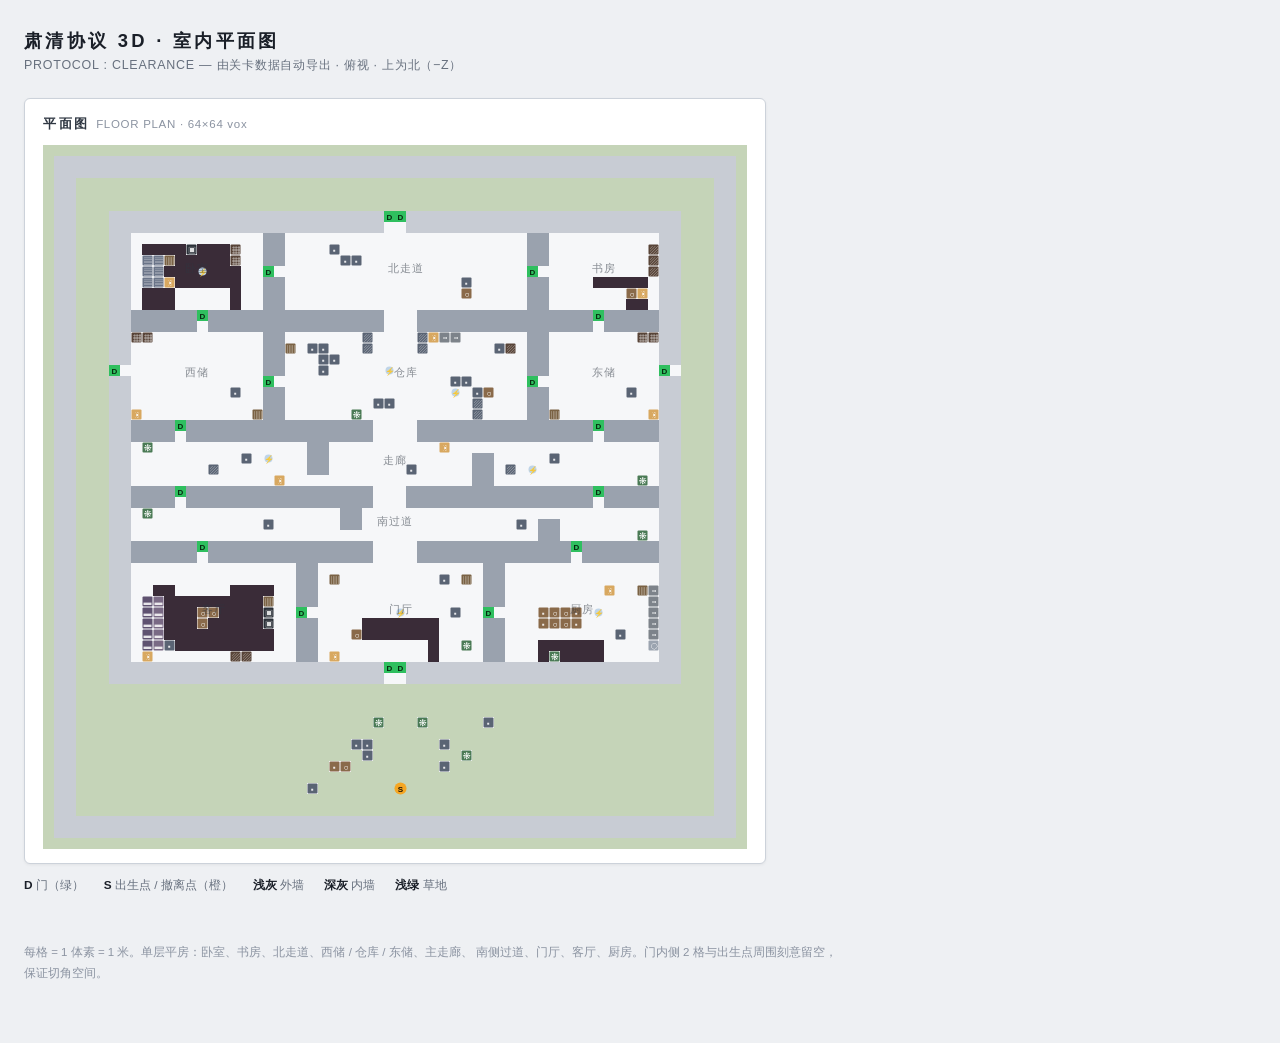
==== commit c07f1b27: "Publish Pages 2026-08-28 16:14" ====
--- a/floorplan.html
+++ b/floorplan.html
@@ -25,7 +25,7 @@
 <div class="floors">
   <div class="floor">
     <h2>平面图 <span>FLOOR PLAN · 64×64 vox</span></h2>
-    <svg viewBox="0 0 704 704" width="704" height="704" xmlns="http://www.w3.org/2000/svg" style="background:#f6f7f9"><rect x="0" y="0" width="11" height="11" fill="#c5d4b8"/><rect x="11" y="0" width="11" height="11" fill="#c5d4b8"/><rect x="22" y="0" width="11" height="11" fill="#c5d4b8"/><rect x="33" y="0" width="11" height="11" fill="#c5d4b8"/><rect x="44" y="0" width="11" height="11" fill="#c5d4b8"/><rect x="55" y="0" width="11" height="11" fill="#c5d4b8"/><rect x="66" y="0" width="11" height="11" fill="#c5d4b8"/><rect x="77" y="0" width="11" height="11" fill="#c5d4b8"/><rect x="88" y="0" width="11" height="11" fill="#c5d4b8"/><rect x="99" y="0" width="11" height="11" fill="#c5d4b8"/><rect x="110" y="0" width="11" height="11" fill="#c5d4b8"/><rect x="121" y="0" width="11" height="11" fill="#c5d4b8"/><rect x="132" y="0" width="11" height="11" fill="#c5d4b8"/><rect x="143" y="0" width="11" height="11" fill="#c5d4b8"/><rect x="154" y="0" width="11" height="11" fill="#c5d4b8"/><rect x="165" y="0" width="11" height="11" fill="#c5d4b8"/><rect x="176" y="0" width="11" height="11" fill="#c5d4b8"/><rect x="187" y="0" width="11" height="11" fill="#c5d4b8"/><rect x="198" y="0" width="11" height="11" fill="#c5d4b8"/><rect x="209" y="0" width="11" height="11" fill="#c5d4b8"/><rect x="220" y="0" width="11" height="11" fill="#c5d4b8"/><rect x="231" y="0" width="11" height="11" fill="#c5d4b8"/><rect x="242" y="0" width="11" height="11" fill="#c5d4b8"/><rect x="253" y="0" width="11" height="11" fill="#c5d4b8"/><rect x="264" y="0" width="11" height="11" fill="#c5d4b8"/><rect x="275" y="0" width="11" height="11" fill="#c5d4b8"/><rect x="286" y="0" width="11" height="11" fill="#c5d4b8"/><rect x="297" y="0" width="11" height="11" fill="#c5d4b8"/><rect x="308" y="0" width="11" height="11" fill="#c5d4b8"/><rect x="319" y="0" width="11" height="11" fill="#c5d4b8"/><rect x="330" y="0" width="11" height="11" fill="#c5d4b8"/><rect x="341" y="0" width="11" height="11" fill="#c5d4b8"/><rect x="352" y="0" width="11" height="11" fill="#c5d4b8"/><rect x="363" y="0" width="11" height="11" fill="#c5d4b8"/><rect x="374" y="0" width="11" height="11" fill="#c5d4b8"/><rect x="385" y="0" width="11" height="11" fill="#c5d4b8"/><rect x="396" y="0" width="11" height="11" fill="#c5d4b8"/><rect x="407" y="0" width="11" height="11" fill="#c5d4b8"/><rect x="418" y="0" width="11" height="11" fill="#c5d4b8"/><rect x="429" y="0" width="11" height="11" fill="#c5d4b8"/><rect x="440" y="0" width="11" height="11" fill="#c5d4b8"/><rect x="451" y="0" width="11" height="11" fill="#c5d4b8"/><rect x="462" y="0" width="11" height="11" fill="#c5d4b8"/><rect x="473" y="0" width="11" height="11" fill="#c5d4b8"/><rect x="484" y="0" width="11" height="11" fill="#c5d4b8"/><rect x="495" y="0" width="11" height="11" fill="#c5d4b8"/><rect x="506" y="0" width="11" height="11" fill="#c5d4b8"/><rect x="517" y="0" width="11" height="11" fill="#c5d4b8"/><rect x="528" y="0" width="11" height="11" fill="#c5d4b8"/><rect x="539" y="0" width="11" height="11" fill="#c5d4b8"/><rect x="550" y="0" width="11" height="11" fill="#c5d4b8"/><rect x="561" y="0" width="11" height="11" fill="#c5d4b8"/><rect x="572" y="0" width="11" height="11" fill="#c5d4b8"/><rect x="583" y="0" width="11" height="11" fill="#c5d4b8"/><rect x="594" y="0" width="11" height="11" fill="#c5d4b8"/><rect x="605" y="0" width="11" height="11" fill="#c5d4b8"/><rect x="616" y="0" width="11" height="11" fill="#c5d4b8"/><rect x="627" y="0" width="11" height="11" fill="#c5d4b8"/><rect x="638" y="0" width="11" height="11" fill="#c5d4b8"/><rect x="649" y="0" width="11" height="11" fill="#c5d4b8"/><rect x="660" y="0" width="11" height="11" fill="#c5d4b8"/><rect x="671" y="0" width="11" height="11" fill="#c5d4b8"/><rect x="682" y="0" width="11" height="11" fill="#c5d4b8"/><rect x="693" y="0" width="11" height="11" fill="#c5d4b8"/><rect x="0" y="11" width="11" height="11" fill="#c5d4b8"/><rect x="693" y="11" width="11" height="11" fill="#c5d4b8"/><rect x="0" y="22" width="11" height="11" fill="#c5d4b8"/><rect x="693" y="22" width="11" height="11" fill="#c5d4b8"/><rect x="0" y="33" width="11" height="11" fill="#c5d4b8"/><rect x="33" y="33" width="11" height="11" fill="#c5d4b8"/><rect x="44" y="33" width="11" height="11" fill="#c5d4b8"/><rect x="55" y="33" width="11" height="11" fill="#c5d4b8"/><rect x="66" y="33" width="11" height="11" fill="#c5d4b8"/><rect x="77" y="33" width="11" height="11" fill="#c5d4b8"/><rect x="88" y="33" width="11" height="11" fill="#c5d4b8"/><rect x="99" y="33" width="11" height="11" fill="#c5d4b8"/><rect x="110" y="33" width="11" height="11" fill="#c5d4b8"/><rect x="121" y="33" width="11" height="11" fill="#c5d4b8"/><rect x="132" y="33" width="11" height="11" fill="#c5d4b8"/><rect x="143" y="33" width="11" height="11" fill="#c5d4b8"/><rect x="154" y="33" width="11" height="11" fill="#c5d4b8"/><rect x="165" y="33" width="11" height="11" fill="#c5d4b8"/><rect x="176" y="33" width="11" height="11" fill="#c5d4b8"/><rect x="187" y="33" width="11" height="11" fill="#c5d4b8"/><rect x="198" y="33" width="11" height="11" fill="#c5d4b8"/><rect x="209" y="33" width="11" height="11" fill="#c5d4b8"/><rect x="220" y="33" width="11" height="11" fill="#c5d4b8"/><rect x="231" y="33" width="11" height="11" fill="#c5d4b8"/><rect x="242" y="33" width="11" height="11" fill="#c5d4b8"/><rect x="253" y="33" width="11" height="11" fill="#c5d4b8"/><rect x="264" y="33" width="11" height="11" fill="#c5d4b8"/><rect x="275" y="33" width="11" height="11" fill="#c5d4b8"/><rect x="286" y="33" width="11" height="11" fill="#c5d4b8"/><rect x="297" y="33" width="11" height="11" fill="#c5d4b8"/><rect x="308" y="33" width="11" height="11" fill="#c5d4b8"/><rect x="319" y="33" width="11" height="11" fill="#c5d4b8"/><rect x="330" y="33" width="11" height="11" fill="#c5d4b8"/><rect x="341" y="33" width="11" height="11" fill="#c5d4b8"/><rect x="352" y="33" width="11" height="11" fill="#c5d4b8"/><rect x="363" y="33" width="11" height="11" fill="#c5d4b8"/><rect x="374" y="33" width="11" height="11" fill="#c5d4b8"/><rect x="385" y="33" width="11" height="11" fill="#c5d4b8"/><rect x="396" y="33" width="11" height="11" fill="#c5d4b8"/><rect x="407" y="33" width="11" height="11" fill="#c5d4b8"/><rect x="418" y="33" width="11" height="11" fill="#c5d4b8"/><rect x="429" y="33" width="11" height="11" fill="#c5d4b8"/><rect x="440" y="33" width="11" height="11" fill="#c5d4b8"/><rect x="451" y="33" width="11" height="11" fill="#c5d4b8"/><rect x="462" y="33" width="11" height="11" fill="#c5d4b8"/><rect x="473" y="33" width="11" height="11" fill="#c5d4b8"/><rect x="484" y="33" width="11" height="11" fill="#c5d4b8"/><rect x="495" y="33" width="11" height="11" fill="#c5d4b8"/><rect x="506" y="33" width="11" height="11" fill="#c5d4b8"/><rect x="517" y="33" width="11" height="11" fill="#c5d4b8"/><rect x="528" y="33" width="11" height="11" fill="#c5d4b8"/><rect x="539" y="33" width="11" height="11" fill="#c5d4b8"/><rect x="550" y="33" width="11" height="11" fill="#c5d4b8"/><rect x="561" y="33" width="11" height="11" fill="#c5d4b8"/><rect x="572" y="33" width="11" height="11" fill="#c5d4b8"/><rect x="583" y="33" width="11" height="11" fill="#c5d4b8"/><rect x="594" y="33" width="11" height="11" fill="#c5d4b8"/><rect x="605" y="33" width="11" height="11" fill="#c5d4b8"/><rect x="616" y="33" width="11" height="11" fill="#c5d4b8"/><rect x="627" y="33" width="11" height="11" fill="#c5d4b8"/><rect x="638" y="33" width="11" height="11" fill="#c5d4b8"/><rect x="649" y="33" width="11" height="11" fill="#c5d4b8"/><rect x="660" y="33" width="11" height="11" fill="#c5d4b8"/><rect x="693" y="33" width="11" height="11" fill="#c5d4b8"/><rect x="0" y="44" width="11" height="11" fill="#c5d4b8"/><rect x="33" y="44" width="11" height="11" fill="#c5d4b8"/><rect x="44" y="44" width="11" height="11" fill="#c5d4b8"/><rect x="55" y="44" width="11" height="11" fill="#c5d4b8"/><rect x="66" y="44" width="11" height="11" fill="#c5d4b8"/><rect x="77" y="44" width="11" height="11" fill="#c5d4b8"/><rect x="88" y="44" width="11" height="11" fill="#c5d4b8"/><rect x="99" y="44" width="11" height="11" fill="#c5d4b8"/><rect x="110" y="44" width="11" height="11" fill="#c5d4b8"/><rect x="121" y="44" width="11" height="11" fill="#c5d4b8"/><rect x="132" y="44" width="11" height="11" fill="#c5d4b8"/><rect x="143" y="44" width="11" height="11" fill="#c5d4b8"/><rect x="154" y="44" width="11" height="11" fill="#c5d4b8"/><rect x="165" y="44" width="11" height="11" fill="#c5d4b8"/><rect x="176" y="44" width="11" height="11" fill="#c5d4b8"/><rect x="187" y="44" width="11" height="11" fill="#c5d4b8"/><rect x="198" y="44" width="11" height="11" fill="#c5d4b8"/><rect x="209" y="44" width="11" height="11" fill="#c5d4b8"/><rect x="220" y="44" width="11" height="11" fill="#c5d4b8"/><rect x="231" y="44" width="11" height="11" fill="#c5d4b8"/><rect x="242" y="44" width="11" height="11" fill="#c5d4b8"/><rect x="253" y="44" width="11" height="11" fill="#c5d4b8"/><rect x="264" y="44" width="11" height="11" fill="#c5d4b8"/><rect x="275" y="44" width="11" height="11" fill="#c5d4b8"/><rect x="286" y="44" width="11" height="11" fill="#c5d4b8"/><rect x="297" y="44" width="11" height="11" fill="#c5d4b8"/><rect x="308" y="44" width="11" height="11" fill="#c5d4b8"/><rect x="319" y="44" width="11" height="11" fill="#c5d4b8"/><rect x="330" y="44" width="11" height="11" fill="#c5d4b8"/><rect x="341" y="44" width="11" height="11" fill="#c5d4b8"/><rect x="352" y="44" width="11" height="11" fill="#c5d4b8"/><rect x="363" y="44" width="11" height="11" fill="#c5d4b8"/><rect x="374" y="44" width="11" height="11" fill="#c5d4b8"/><rect x="385" y="44" width="11" height="11" fill="#c5d4b8"/><rect x="396" y="44" width="11" height="11" fill="#c5d4b8"/><rect x="407" y="44" width="11" height="11" fill="#c5d4b8"/><rect x="418" y="44" width="11" height="11" fill="#c5d4b8"/><rect x="429" y="44" width="11" height="11" fill="#c5d4b8"/><rect x="440" y="44" width="11" height="11" fill="#c5d4b8"/><rect x="451" y="44" width="11" height="11" fill="#c5d4b8"/><rect x="462" y="44" width="11" height="11" fill="#c5d4b8"/><rect x="473" y="44" width="11" height="11" fill="#c5d4b8"/><rect x="484" y="44" width="11" height="11" fill="#c5d4b8"/><rect x="495" y="44" width="11" height="11" fill="#c5d4b8"/><rect x="506" y="44" width="11" height="11" fill="#c5d4b8"/><rect x="517" y="44" width="11" height="11" fill="#c5d4b8"/><rect x="528" y="44" width="11" height="11" fill="#c5d4b8"/><rect x="539" y="44" width="11" height="11" fill="#c5d4b8"/><rect x="550" y="44" width="11" height="11" fill="#c5d4b8"/><rect x="561" y="44" width="11" height="11" fill="#c5d4b8"/><rect x="572" y="44" width="11" height="11" fill="#c5d4b8"/><rect x="583" y="44" width="11" height="11" fill="#c5d4b8"/><rect x="594" y="44" width="11" height="11" fill="#c5d4b8"/><rect x="605" y="44" width="11" height="11" fill="#c5d4b8"/><rect x="616" y="44" width="11" height="11" fill="#c5d4b8"/><rect x="627" y="44" width="11" height="11" fill="#c5d4b8"/><rect x="638" y="44" width="11" height="11" fill="#c5d4b8"/><rect x="649" y="44" width="11" height="11" fill="#c5d4b8"/><rect x="660" y="44" width="11" height="11" fill="#c5d4b8"/><rect x="693" y="44" width="11" height="11" fill="#c5d4b8"/><rect x="0" y="55" width="11" height="11" fill="#c5d4b8"/><rect x="33" y="55" width="11" height="11" fill="#c5d4b8"/><rect x="44" y="55" width="11" height="11" fill="#c5d4b8"/><rect x="55" y="55" width="11" height="11" fill="#c5d4b8"/><rect x="66" y="55" width="11" height="11" fill="#c5d4b8"/><rect x="77" y="55" width="11" height="11" fill="#c5d4b8"/><rect x="88" y="55" width="11" height="11" fill="#c5d4b8"/><rect x="99" y="55" width="11" height="11" fill="#c5d4b8"/><rect x="110" y="55" width="11" height="11" fill="#c5d4b8"/><rect x="121" y="55" width="11" height="11" fill="#c5d4b8"/><rect x="132" y="55" width="11" height="11" fill="#c5d4b8"/><rect x="143" y="55" width="11" height="11" fill="#c5d4b8"/><rect x="154" y="55" width="11" height="11" fill="#c5d4b8"/><rect x="165" y="55" width="11" height="11" fill="#c5d4b8"/><rect x="176" y="55" width="11" height="11" fill="#c5d4b8"/><rect x="187" y="55" width="11" height="11" fill="#c5d4b8"/><rect x="198" y="55" width="11" height="11" fill="#c5d4b8"/><rect x="209" y="55" width="11" height="11" fill="#c5d4b8"/><rect x="220" y="55" width="11" height="11" fill="#c5d4b8"/><rect x="231" y="55" width="11" height="11" fill="#c5d4b8"/><rect x="242" y="55" width="11" height="11" fill="#c5d4b8"/><rect x="253" y="55" width="11" height="11" fill="#c5d4b8"/><rect x="264" y="55" width="11" height="11" fill="#c5d4b8"/><rect x="275" y="55" width="11" height="11" fill="#c5d4b8"/><rect x="286" y="55" width="11" height="11" fill="#c5d4b8"/><rect x="297" y="55" width="11" height="11" fill="#c5d4b8"/><rect x="308" y="55" width="11" height="11" fill="#c5d4b8"/><rect x="319" y="55" width="11" height="11" fill="#c5d4b8"/><rect x="330" y="55" width="11" height="11" fill="#c5d4b8"/><rect x="341" y="55" width="11" height="11" fill="#c5d4b8"/><rect x="352" y="55" width="11" height="11" fill="#c5d4b8"/><rect x="363" y="55" width="11" height="11" fill="#c5d4b8"/><rect x="374" y="55" width="11" height="11" fill="#c5d4b8"/><rect x="385" y="55" width="11" height="11" fill="#c5d4b8"/><rect x="396" y="55" width="11" height="11" fill="#c5d4b8"/><rect x="407" y="55" width="11" height="11" fill="#c5d4b8"/><rect x="418" y="55" width="11" height="11" fill="#c5d4b8"/><rect x="429" y="55" width="11" height="11" fill="#c5d4b8"/><rect x="440" y="55" width="11" height="11" fill="#c5d4b8"/><rect x="451" y="55" width="11" height="11" fill="#c5d4b8"/><rect x="462" y="55" width="11" height="11" fill="#c5d4b8"/><rect x="473" y="55" width="11" height="11" fill="#c5d4b8"/><rect x="484" y="55" width="11" height="11" fill="#c5d4b8"/><rect x="495" y="55" width="11" height="11" fill="#c5d4b8"/><rect x="506" y="55" width="11" height="11" fill="#c5d4b8"/><rect x="517" y="55" width="11" height="11" fill="#c5d4b8"/><rect x="528" y="55" width="11" height="11" fill="#c5d4b8"/><rect x="539" y="55" width="11" height="11" fill="#c5d4b8"/><rect x="550" y="55" width="11" height="11" fill="#c5d4b8"/><rect x="561" y="55" width="11" height="11" fill="#c5d4b8"/><rect x="572" y="55" width="11" height="11" fill="#c5d4b8"/><rect x="583" y="55" width="11" height="11" fill="#c5d4b8"/><rect x="594" y="55" width="11" height="11" fill="#c5d4b8"/><rect x="605" y="55" width="11" height="11" fill="#c5d4b8"/><rect x="616" y="55" width="11" height="11" fill="#c5d4b8"/><rect x="627" y="55" width="11" height="11" fill="#c5d4b8"/><rect x="638" y="55" width="11" height="11" fill="#c5d4b8"/><rect x="649" y="55" width="11" height="11" fill="#c5d4b8"/><rect x="660" y="55" width="11" height="11" fill="#c5d4b8"/><rect x="693" y="55" width="11" height="11" fill="#c5d4b8"/><rect x="0" y="66" width="11" height="11" fill="#c5d4b8"/><rect x="33" y="66" width="11" height="11" fill="#c5d4b8"/><rect x="44" y="66" width="11" height="11" fill="#c5d4b8"/><rect x="55" y="66" width="11" height="11" fill="#c5d4b8"/><rect x="638" y="66" width="11" height="11" fill="#c5d4b8"/><rect x="649" y="66" width="11" height="11" fill="#c5d4b8"/><rect x="660" y="66" width="11" height="11" fill="#c5d4b8"/><rect x="693" y="66" width="11" height="11" fill="#c5d4b8"/><rect x="0" y="77" width="11" height="11" fill="#c5d4b8"/><rect x="33" y="77" width="11" height="11" fill="#c5d4b8"/><rect x="44" y="77" width="11" height="11" fill="#c5d4b8"/><rect x="55" y="77" width="11" height="11" fill="#c5d4b8"/><rect x="638" y="77" width="11" height="11" fill="#c5d4b8"/><rect x="649" y="77" width="11" height="11" fill="#c5d4b8"/><rect x="660" y="77" width="11" height="11" fill="#c5d4b8"/><rect x="693" y="77" width="11" height="11" fill="#c5d4b8"/><rect x="0" y="88" width="11" height="11" fill="#c5d4b8"/><rect x="33" y="88" width="11" height="11" fill="#c5d4b8"/><rect x="44" y="88" width="11" height="11" fill="#c5d4b8"/><rect x="55" y="88" width="11" height="11" fill="#c5d4b8"/><rect x="638" y="88" width="11" height="11" fill="#c5d4b8"/><rect x="649" y="88" width="11" height="11" fill="#c5d4b8"/><rect x="660" y="88" width="11" height="11" fill="#c5d4b8"/><rect x="693" y="88" width="11" height="11" fill="#c5d4b8"/><rect x="0" y="99" width="11" height="11" fill="#c5d4b8"/><rect x="33" y="99" width="11" height="11" fill="#c5d4b8"/><rect x="44" y="99" width="11" height="11" fill="#c5d4b8"/><rect x="55" y="99" width="11" height="11" fill="#c5d4b8"/><rect x="638" y="99" width="11" height="11" fill="#c5d4b8"/><rect x="649" y="99" width="11" height="11" fill="#c5d4b8"/><rect x="660" y="99" width="11" height="11" fill="#c5d4b8"/><rect x="693" y="99" width="11" height="11" fill="#c5d4b8"/><rect x="0" y="110" width="11" height="11" fill="#c5d4b8"/><rect x="33" y="110" width="11" height="11" fill="#c5d4b8"/><rect x="44" y="110" width="11" height="11" fill="#c5d4b8"/><rect x="55" y="110" width="11" height="11" fill="#c5d4b8"/><rect x="638" y="110" width="11" height="11" fill="#c5d4b8"/><rect x="649" y="110" width="11" height="11" fill="#c5d4b8"/><rect x="660" y="110" width="11" height="11" fill="#c5d4b8"/><rect x="693" y="110" width="11" height="11" fill="#c5d4b8"/><rect x="0" y="121" width="11" height="11" fill="#c5d4b8"/><rect x="33" y="121" width="11" height="11" fill="#c5d4b8"/><rect x="44" y="121" width="11" height="11" fill="#c5d4b8"/><rect x="55" y="121" width="11" height="11" fill="#c5d4b8"/><rect x="638" y="121" width="11" height="11" fill="#c5d4b8"/><rect x="649" y="121" width="11" height="11" fill="#c5d4b8"/><rect x="660" y="121" width="11" height="11" fill="#c5d4b8"/><rect x="693" y="121" width="11" height="11" fill="#c5d4b8"/><rect x="0" y="132" width="11" height="11" fill="#c5d4b8"/><rect x="33" y="132" width="11" height="11" fill="#c5d4b8"/><rect x="44" y="132" width="11" height="11" fill="#c5d4b8"/><rect x="55" y="132" width="11" height="11" fill="#c5d4b8"/><rect x="638" y="132" width="11" height="11" fill="#c5d4b8"/><rect x="649" y="132" width="11" height="11" fill="#c5d4b8"/><rect x="660" y="132" width="11" height="11" fill="#c5d4b8"/><rect x="693" y="132" width="11" height="11" fill="#c5d4b8"/><rect x="0" y="143" width="11" height="11" fill="#c5d4b8"/><rect x="33" y="143" width="11" height="11" fill="#c5d4b8"/><rect x="44" y="143" width="11" height="11" fill="#c5d4b8"/><rect x="55" y="143" width="11" height="11" fill="#c5d4b8"/><rect x="638" y="143" width="11" height="11" fill="#c5d4b8"/><rect x="649" y="143" width="11" height="11" fill="#c5d4b8"/><rect x="660" y="143" width="11" height="11" fill="#c5d4b8"/><rect x="693" y="143" width="11" height="11" fill="#c5d4b8"/><rect x="0" y="154" width="11" height="11" fill="#c5d4b8"/><rect x="33" y="154" width="11" height="11" fill="#c5d4b8"/><rect x="44" y="154" width="11" height="11" fill="#c5d4b8"/><rect x="55" y="154" width="11" height="11" fill="#c5d4b8"/><rect x="638" y="154" width="11" height="11" fill="#c5d4b8"/><rect x="649" y="154" width="11" height="11" fill="#c5d4b8"/><rect x="660" y="154" width="11" height="11" fill="#c5d4b8"/><rect x="693" y="154" width="11" height="11" fill="#c5d4b8"/><rect x="0" y="165" width="11" height="11" fill="#c5d4b8"/><rect x="33" y="165" width="11" height="11" fill="#c5d4b8"/><rect x="44" y="165" width="11" height="11" fill="#c5d4b8"/><rect x="55" y="165" width="11" height="11" fill="#c5d4b8"/><rect x="638" y="165" width="11" height="11" fill="#c5d4b8"/><rect x="649" y="165" width="11" height="11" fill="#c5d4b8"/><rect x="660" y="165" width="11" height="11" fill="#c5d4b8"/><rect x="693" y="165" width="11" height="11" fill="#c5d4b8"/><rect x="0" y="176" width="11" height="11" fill="#c5d4b8"/><rect x="33" y="176" width="11" height="11" fill="#c5d4b8"/><rect x="44" y="176" width="11" height="11" fill="#c5d4b8"/><rect x="55" y="176" width="11" height="11" fill="#c5d4b8"/><rect x="638" y="176" width="11" height="11" fill="#c5d4b8"/><rect x="649" y="176" width="11" height="11" fill="#c5d4b8"/><rect x="660" y="176" width="11" height="11" fill="#c5d4b8"/><rect x="693" y="176" width="11" height="11" fill="#c5d4b8"/><rect x="0" y="187" width="11" height="11" fill="#c5d4b8"/><rect x="33" y="187" width="11" height="11" fill="#c5d4b8"/><rect x="44" y="187" width="11" height="11" fill="#c5d4b8"/><rect x="55" y="187" width="11" height="11" fill="#c5d4b8"/><rect x="638" y="187" width="11" height="11" fill="#c5d4b8"/><rect x="649" y="187" width="11" height="11" fill="#c5d4b8"/><rect x="660" y="187" width="11" height="11" fill="#c5d4b8"/><rect x="693" y="187" width="11" height="11" fill="#c5d4b8"/><rect x="0" y="198" width="11" height="11" fill="#c5d4b8"/><rect x="33" y="198" width="11" height="11" fill="#c5d4b8"/><rect x="44" y="198" width="11" height="11" fill="#c5d4b8"/><rect x="55" y="198" width="11" height="11" fill="#c5d4b8"/><rect x="638" y="198" width="11" height="11" fill="#c5d4b8"/><rect x="649" y="198" width="11" height="11" fill="#c5d4b8"/><rect x="660" y="198" width="11" height="11" fill="#c5d4b8"/><rect x="693" y="198" width="11" height="11" fill="#c5d4b8"/><rect x="0" y="209" width="11" height="11" fill="#c5d4b8"/><rect x="33" y="209" width="11" height="11" fill="#c5d4b8"/><rect x="44" y="209" width="11" height="11" fill="#c5d4b8"/><rect x="55" y="209" width="11" height="11" fill="#c5d4b8"/><rect x="638" y="209" width="11" height="11" fill="#c5d4b8"/><rect x="649" y="209" width="11" height="11" fill="#c5d4b8"/><rect x="660" y="209" width="11" height="11" fill="#c5d4b8"/><rect x="693" y="209" width="11" height="11" fill="#c5d4b8"/><rect x="0" y="220" width="11" height="11" fill="#c5d4b8"/><rect x="33" y="220" width="11" height="11" fill="#c5d4b8"/><rect x="44" y="220" width="11" height="11" fill="#c5d4b8"/><rect x="55" y="220" width="11" height="11" fill="#c5d4b8"/><rect x="638" y="220" width="11" height="11" fill="#c5d4b8"/><rect x="649" y="220" width="11" height="11" fill="#c5d4b8"/><rect x="660" y="220" width="11" height="11" fill="#c5d4b8"/><rect x="693" y="220" width="11" height="11" fill="#c5d4b8"/><rect x="0" y="231" width="11" height="11" fill="#c5d4b8"/><rect x="33" y="231" width="11" height="11" fill="#c5d4b8"/><rect x="44" y="231" width="11" height="11" fill="#c5d4b8"/><rect x="55" y="231" width="11" height="11" fill="#c5d4b8"/><rect x="638" y="231" width="11" height="11" fill="#c5d4b8"/><rect x="649" y="231" width="11" height="11" fill="#c5d4b8"/><rect x="660" y="231" width="11" height="11" fill="#c5d4b8"/><rect x="693" y="231" width="11" height="11" fill="#c5d4b8"/><rect x="0" y="242" width="11" height="11" fill="#c5d4b8"/><rect x="33" y="242" width="11" height="11" fill="#c5d4b8"/><rect x="44" y="242" width="11" height="11" fill="#c5d4b8"/><rect x="55" y="242" width="11" height="11" fill="#c5d4b8"/><rect x="638" y="242" width="11" height="11" fill="#c5d4b8"/><rect x="649" y="242" width="11" height="11" fill="#c5d4b8"/><rect x="660" y="242" width="11" height="11" fill="#c5d4b8"/><rect x="693" y="242" width="11" height="11" fill="#c5d4b8"/><rect x="0" y="253" width="11" height="11" fill="#c5d4b8"/><rect x="33" y="253" width="11" height="11" fill="#c5d4b8"/><rect x="44" y="253" width="11" height="11" fill="#c5d4b8"/><rect x="55" y="253" width="11" height="11" fill="#c5d4b8"/><rect x="638" y="253" width="11" height="11" fill="#c5d4b8"/><rect x="649" y="253" width="11" height="11" fill="#c5d4b8"/><rect x="660" y="253" width="11" height="11" fill="#c5d4b8"/><rect x="693" y="253" width="11" height="11" fill="#c5d4b8"/><rect x="0" y="264" width="11" height="11" fill="#c5d4b8"/><rect x="33" y="264" width="11" height="11" fill="#c5d4b8"/><rect x="44" y="264" width="11" height="11" fill="#c5d4b8"/><rect x="55" y="264" width="11" height="11" fill="#c5d4b8"/><rect x="638" y="264" width="11" height="11" fill="#c5d4b8"/><rect x="649" y="264" width="11" height="11" fill="#c5d4b8"/><rect x="660" y="264" width="11" height="11" fill="#c5d4b8"/><rect x="693" y="264" width="11" height="11" fill="#c5d4b8"/><rect x="0" y="275" width="11" height="11" fill="#c5d4b8"/><rect x="33" y="275" width="11" height="11" fill="#c5d4b8"/><rect x="44" y="275" width="11" height="11" fill="#c5d4b8"/><rect x="55" y="275" width="11" height="11" fill="#c5d4b8"/><rect x="638" y="275" width="11" height="11" fill="#c5d4b8"/><rect x="649" y="275" width="11" height="11" fill="#c5d4b8"/><rect x="660" y="275" width="11" height="11" fill="#c5d4b8"/><rect x="693" y="275" width="11" height="11" fill="#c5d4b8"/><rect x="0" y="286" width="11" height="11" fill="#c5d4b8"/><rect x="33" y="286" width="11" height="11" fill="#c5d4b8"/><rect x="44" y="286" width="11" height="11" fill="#c5d4b8"/><rect x="55" y="286" width="11" height="11" fill="#c5d4b8"/><rect x="638" y="286" width="11" height="11" fill="#c5d4b8"/><rect x="649" y="286" width="11" height="11" fill="#c5d4b8"/><rect x="660" y="286" width="11" height="11" fill="#c5d4b8"/><rect x="693" y="286" width="11" height="11" fill="#c5d4b8"/><rect x="0" y="297" width="11" height="11" fill="#c5d4b8"/><rect x="33" y="297" width="11" height="11" fill="#c5d4b8"/><rect x="44" y="297" width="11" height="11" fill="#c5d4b8"/><rect x="55" y="297" width="11" height="11" fill="#c5d4b8"/><rect x="638" y="297" width="11" height="11" fill="#c5d4b8"/><rect x="649" y="297" width="11" height="11" fill="#c5d4b8"/><rect x="660" y="297" width="11" height="11" fill="#c5d4b8"/><rect x="693" y="297" width="11" height="11" fill="#c5d4b8"/><rect x="0" y="308" width="11" height="11" fill="#c5d4b8"/><rect x="33" y="308" width="11" height="11" fill="#c5d4b8"/><rect x="44" y="308" width="11" height="11" fill="#c5d4b8"/><rect x="55" y="308" width="11" height="11" fill="#c5d4b8"/><rect x="638" y="308" width="11" height="11" fill="#c5d4b8"/><rect x="649" y="308" width="11" height="11" fill="#c5d4b8"/><rect x="660" y="308" width="11" height="11" fill="#c5d4b8"/><rect x="693" y="308" width="11" height="11" fill="#c5d4b8"/><rect x="0" y="319" width="11" height="11" fill="#c5d4b8"/><rect x="33" y="319" width="11" height="11" fill="#c5d4b8"/><rect x="44" y="319" width="11" height="11" fill="#c5d4b8"/><rect x="55" y="319" width="11" height="11" fill="#c5d4b8"/><rect x="638" y="319" width="11" height="11" fill="#c5d4b8"/><rect x="649" y="319" width="11" height="11" fill="#c5d4b8"/><rect x="660" y="319" width="11" height="11" fill="#c5d4b8"/><rect x="693" y="319" width="11" height="11" fill="#c5d4b8"/><rect x="0" y="330" width="11" height="11" fill="#c5d4b8"/><rect x="33" y="330" width="11" height="11" fill="#c5d4b8"/><rect x="44" y="330" width="11" height="11" fill="#c5d4b8"/><rect x="55" y="330" width="11" height="11" fill="#c5d4b8"/><rect x="638" y="330" width="11" height="11" fill="#c5d4b8"/><rect x="649" y="330" width="11" height="11" fill="#c5d4b8"/><rect x="660" y="330" width="11" height="11" fill="#c5d4b8"/><rect x="693" y="330" width="11" height="11" fill="#c5d4b8"/><rect x="0" y="341" width="11" height="11" fill="#c5d4b8"/><rect x="33" y="341" width="11" height="11" fill="#c5d4b8"/><rect x="44" y="341" width="11" height="11" fill="#c5d4b8"/><rect x="55" y="341" width="11" height="11" fill="#c5d4b8"/><rect x="638" y="341" width="11" height="11" fill="#c5d4b8"/><rect x="649" y="341" width="11" height="11" fill="#c5d4b8"/><rect x="660" y="341" width="11" height="11" fill="#c5d4b8"/><rect x="693" y="341" width="11" height="11" fill="#c5d4b8"/><rect x="0" y="352" width="11" height="11" fill="#c5d4b8"/><rect x="33" y="352" width="11" height="11" fill="#c5d4b8"/><rect x="44" y="352" width="11" height="11" fill="#c5d4b8"/><rect x="55" y="352" width="11" height="11" fill="#c5d4b8"/><rect x="638" y="352" width="11" height="11" fill="#c5d4b8"/><rect x="649" y="352" width="11" height="11" fill="#c5d4b8"/><rect x="660" y="352" width="11" height="11" fill="#c5d4b8"/><rect x="693" y="352" width="11" height="11" fill="#c5d4b8"/><rect x="0" y="363" width="11" height="11" fill="#c5d4b8"/><rect x="33" y="363" width="11" height="11" fill="#c5d4b8"/><rect x="44" y="363" width="11" height="11" fill="#c5d4b8"/><rect x="55" y="363" width="11" height="11" fill="#c5d4b8"/><rect x="638" y="363" width="11" height="11" fill="#c5d4b8"/><rect x="649" y="363" width="11" height="11" fill="#c5d4b8"/><rect x="660" y="363" width="11" height="11" fill="#c5d4b8"/><rect x="693" y="363" width="11" height="11" fill="#c5d4b8"/><rect x="0" y="374" width="11" height="11" fill="#c5d4b8"/><rect x="33" y="374" width="11" height="11" fill="#c5d4b8"/><rect x="44" y="374" width="11" height="11" fill="#c5d4b8"/><rect x="55" y="374" width="11" height="11" fill="#c5d4b8"/><rect x="638" y="374" width="11" height="11" fill="#c5d4b8"/><rect x="649" y="374" width="11" height="11" fill="#c5d4b8"/><rect x="660" y="374" width="11" height="11" fill="#c5d4b8"/><rect x="693" y="374" width="11" height="11" fill="#c5d4b8"/><rect x="0" y="385" width="11" height="11" fill="#c5d4b8"/><rect x="33" y="385" width="11" height="11" fill="#c5d4b8"/><rect x="44" y="385" width="11" height="11" fill="#c5d4b8"/><rect x="55" y="385" width="11" height="11" fill="#c5d4b8"/><rect x="638" y="385" width="11" height="11" fill="#c5d4b8"/><rect x="649" y="385" width="11" height="11" fill="#c5d4b8"/><rect x="660" y="385" width="11" height="11" fill="#c5d4b8"/><rect x="693" y="385" width="11" height="11" fill="#c5d4b8"/><rect x="0" y="396" width="11" height="11" fill="#c5d4b8"/><rect x="33" y="396" width="11" height="11" fill="#c5d4b8"/><rect x="44" y="396" width="11" height="11" fill="#c5d4b8"/><rect x="55" y="396" width="11" height="11" fill="#c5d4b8"/><rect x="638" y="396" width="11" height="11" fill="#c5d4b8"/><rect x="649" y="396" width="11" height="11" fill="#c5d4b8"/><rect x="660" y="396" width="11" height="11" fill="#c5d4b8"/><rect x="693" y="396" width="11" height="11" fill="#c5d4b8"/><rect x="0" y="407" width="11" height="11" fill="#c5d4b8"/><rect x="33" y="407" width="11" height="11" fill="#c5d4b8"/><rect x="44" y="407" width="11" height="11" fill="#c5d4b8"/><rect x="55" y="407" width="11" height="11" fill="#c5d4b8"/><rect x="638" y="407" width="11" height="11" fill="#c5d4b8"/><rect x="649" y="407" width="11" height="11" fill="#c5d4b8"/><rect x="660" y="407" width="11" height="11" fill="#c5d4b8"/><rect x="693" y="407" width="11" height="11" fill="#c5d4b8"/><rect x="0" y="418" width="11" height="11" fill="#c5d4b8"/><rect x="33" y="418" width="11" height="11" fill="#c5d4b8"/><rect x="44" y="418" width="11" height="11" fill="#c5d4b8"/><rect x="55" y="418" width="11" height="11" fill="#c5d4b8"/><rect x="638" y="418" width="11" height="11" fill="#c5d4b8"/><rect x="649" y="418" width="11" height="11" fill="#c5d4b8"/><rect x="660" y="418" width="11" height="11" fill="#c5d4b8"/><rect x="693" y="418" width="11" height="11" fill="#c5d4b8"/><rect x="0" y="429" width="11" height="11" fill="#c5d4b8"/><rect x="33" y="429" width="11" height="11" fill="#c5d4b8"/><rect x="44" y="429" width="11" height="11" fill="#c5d4b8"/><rect x="55" y="429" width="11" height="11" fill="#c5d4b8"/><rect x="638" y="429" width="11" height="11" fill="#c5d4b8"/><rect x="649" y="429" width="11" height="11" fill="#c5d4b8"/><rect x="660" y="429" width="11" height="11" fill="#c5d4b8"/><rect x="693" y="429" width="11" height="11" fill="#c5d4b8"/><rect x="0" y="440" width="11" height="11" fill="#c5d4b8"/><rect x="33" y="440" width="11" height="11" fill="#c5d4b8"/><rect x="44" y="440" width="11" height="11" fill="#c5d4b8"/><rect x="55" y="440" width="11" height="11" fill="#c5d4b8"/><rect x="638" y="440" width="11" height="11" fill="#c5d4b8"/><rect x="649" y="440" width="11" height="11" fill="#c5d4b8"/><rect x="660" y="440" width="11" height="11" fill="#c5d4b8"/><rect x="693" y="440" width="11" height="11" fill="#c5d4b8"/><rect x="0" y="451" width="11" height="11" fill="#c5d4b8"/><rect x="33" y="451" width="11" height="11" fill="#c5d4b8"/><rect x="44" y="451" width="11" height="11" fill="#c5d4b8"/><rect x="55" y="451" width="11" height="11" fill="#c5d4b8"/><rect x="638" y="451" width="11" height="11" fill="#c5d4b8"/><rect x="649" y="451" width="11" height="11" fill="#c5d4b8"/><rect x="660" y="451" width="11" height="11" fill="#c5d4b8"/><rect x="693" y="451" width="11" height="11" fill="#c5d4b8"/><rect x="0" y="462" width="11" height="11" fill="#c5d4b8"/><rect x="33" y="462" width="11" height="11" fill="#c5d4b8"/><rect x="44" y="462" width="11" height="11" fill="#c5d4b8"/><rect x="55" y="462" width="11" height="11" fill="#c5d4b8"/><rect x="638" y="462" width="11" height="11" fill="#c5d4b8"/><rect x="649" y="462" width="11" height="11" fill="#c5d4b8"/><rect x="660" y="462" width="11" height="11" fill="#c5d4b8"/><rect x="693" y="462" width="11" height="11" fill="#c5d4b8"/><rect x="0" y="473" width="11" height="11" fill="#c5d4b8"/><rect x="33" y="473" width="11" height="11" fill="#c5d4b8"/><rect x="44" y="473" width="11" height="11" fill="#c5d4b8"/><rect x="55" y="473" width="11" height="11" fill="#c5d4b8"/><rect x="638" y="473" width="11" height="11" fill="#c5d4b8"/><rect x="649" y="473" width="11" height="11" fill="#c5d4b8"/><rect x="660" y="473" width="11" height="11" fill="#c5d4b8"/><rect x="693" y="473" width="11" height="11" fill="#c5d4b8"/><rect x="0" y="484" width="11" height="11" fill="#c5d4b8"/><rect x="33" y="484" width="11" height="11" fill="#c5d4b8"/><rect x="44" y="484" width="11" height="11" fill="#c5d4b8"/><rect x="55" y="484" width="11" height="11" fill="#c5d4b8"/><rect x="638" y="484" width="11" height="11" fill="#c5d4b8"/><rect x="649" y="484" width="11" height="11" fill="#c5d4b8"/><rect x="660" y="484" width="11" height="11" fill="#c5d4b8"/><rect x="693" y="484" width="11" height="11" fill="#c5d4b8"/><rect x="0" y="495" width="11" height="11" fill="#c5d4b8"/><rect x="33" y="495" width="11" height="11" fill="#c5d4b8"/><rect x="44" y="495" width="11" height="11" fill="#c5d4b8"/><rect x="55" y="495" width="11" height="11" fill="#c5d4b8"/><rect x="638" y="495" width="11" height="11" fill="#c5d4b8"/><rect x="649" y="495" width="11" height="11" fill="#c5d4b8"/><rect x="660" y="495" width="11" height="11" fill="#c5d4b8"/><rect x="693" y="495" width="11" height="11" fill="#c5d4b8"/><rect x="0" y="506" width="11" height="11" fill="#c5d4b8"/><rect x="33" y="506" width="11" height="11" fill="#c5d4b8"/><rect x="44" y="506" width="11" height="11" fill="#c5d4b8"/><rect x="55" y="506" width="11" height="11" fill="#c5d4b8"/><rect x="638" y="506" width="11" height="11" fill="#c5d4b8"/><rect x="649" y="506" width="11" height="11" fill="#c5d4b8"/><rect x="660" y="506" width="11" height="11" fill="#c5d4b8"/><rect x="693" y="506" width="11" height="11" fill="#c5d4b8"/><rect x="0" y="517" width="11" height="11" fill="#c5d4b8"/><rect x="33" y="517" width="11" height="11" fill="#c5d4b8"/><rect x="44" y="517" width="11" height="11" fill="#c5d4b8"/><rect x="55" y="517" width="11" height="11" fill="#c5d4b8"/><rect x="638" y="517" width="11" height="11" fill="#c5d4b8"/><rect x="649" y="517" width="11" height="11" fill="#c5d4b8"/><rect x="660" y="517" width="11" height="11" fill="#c5d4b8"/><rect x="693" y="517" width="11" height="11" fill="#c5d4b8"/><rect x="0" y="528" width="11" height="11" fill="#c5d4b8"/><rect x="33" y="528" width="11" height="11" fill="#c5d4b8"/><rect x="44" y="528" width="11" height="11" fill="#c5d4b8"/><rect x="55" y="528" width="11" height="11" fill="#c5d4b8"/><rect x="638" y="528" width="11" height="11" fill="#c5d4b8"/><rect x="649" y="528" width="11" height="11" fill="#c5d4b8"/><rect x="660" y="528" width="11" height="11" fill="#c5d4b8"/><rect x="693" y="528" width="11" height="11" fill="#c5d4b8"/><rect x="0" y="539" width="11" height="11" fill="#c5d4b8"/><rect x="33" y="539" width="11" height="11" fill="#c5d4b8"/><rect x="44" y="539" width="11" height="11" fill="#c5d4b8"/><rect x="55" y="539" width="11" height="11" fill="#c5d4b8"/><rect x="66" y="539" width="11" height="11" fill="#c5d4b8"/><rect x="77" y="539" width="11" height="11" fill="#c5d4b8"/><rect x="88" y="539" width="11" height="11" fill="#c5d4b8"/><rect x="99" y="539" width="11" height="11" fill="#c5d4b8"/><rect x="110" y="539" width="11" height="11" fill="#c5d4b8"/><rect x="121" y="539" width="11" height="11" fill="#c5d4b8"/><rect x="132" y="539" width="11" height="11" fill="#c5d4b8"/><rect x="143" y="539" width="11" height="11" fill="#c5d4b8"/><rect x="154" y="539" width="11" height="11" fill="#c5d4b8"/><rect x="165" y="539" width="11" height="11" fill="#c5d4b8"/><rect x="176" y="539" width="11" height="11" fill="#c5d4b8"/><rect x="187" y="539" width="11" height="11" fill="#c5d4b8"/><rect x="198" y="539" width="11" height="11" fill="#c5d4b8"/><rect x="209" y="539" width="11" height="11" fill="#c5d4b8"/><rect x="220" y="539" width="11" height="11" fill="#c5d4b8"/><rect x="231" y="539" width="11" height="11" fill="#c5d4b8"/><rect x="242" y="539" width="11" height="11" fill="#c5d4b8"/><rect x="253" y="539" width="11" height="11" fill="#c5d4b8"/><rect x="264" y="539" width="11" height="11" fill="#c5d4b8"/><rect x="275" y="539" width="11" height="11" fill="#c5d4b8"/><rect x="286" y="539" width="11" height="11" fill="#c5d4b8"/><rect x="297" y="539" width="11" height="11" fill="#c5d4b8"/><rect x="308" y="539" width="11" height="11" fill="#c5d4b8"/><rect x="319" y="539" width="11" height="11" fill="#c5d4b8"/><rect x="330" y="539" width="11" height="11" fill="#c5d4b8"/><rect x="341" y="539" width="11" height="11" fill="#c5d4b8"/><rect x="352" y="539" width="11" height="11" fill="#c5d4b8"/><rect x="363" y="539" width="11" height="11" fill="#c5d4b8"/><rect x="374" y="539" width="11" height="11" fill="#c5d4b8"/><rect x="385" y="539" width="11" height="11" fill="#c5d4b8"/><rect x="396" y="539" width="11" height="11" fill="#c5d4b8"/><rect x="407" y="539" width="11" height="11" fill="#c5d4b8"/><rect x="418" y="539" width="11" height="11" fill="#c5d4b8"/><rect x="429" y="539" width="11" height="11" fill="#c5d4b8"/><rect x="440" y="539" width="11" height="11" fill="#c5d4b8"/><rect x="451" y="539" width="11" height="11" fill="#c5d4b8"/><rect x="462" y="539" width="11" height="11" fill="#c5d4b8"/><rect x="473" y="539" width="11" height="11" fill="#c5d4b8"/><rect x="484" y="539" width="11" height="11" fill="#c5d4b8"/><rect x="495" y="539" width="11" height="11" fill="#c5d4b8"/><rect x="506" y="539" width="11" height="11" fill="#c5d4b8"/><rect x="517" y="539" width="11" height="11" fill="#c5d4b8"/><rect x="528" y="539" width="11" height="11" fill="#c5d4b8"/><rect x="539" y="539" width="11" height="11" fill="#c5d4b8"/><rect x="550" y="539" width="11" height="11" fill="#c5d4b8"/><rect x="561" y="539" width="11" height="11" fill="#c5d4b8"/><rect x="572" y="539" width="11" height="11" fill="#c5d4b8"/><rect x="583" y="539" width="11" height="11" fill="#c5d4b8"/><rect x="594" y="539" width="11" height="11" fill="#c5d4b8"/><rect x="605" y="539" width="11" height="11" fill="#c5d4b8"/><rect x="616" y="539" width="11" height="11" fill="#c5d4b8"/><rect x="627" y="539" width="11" height="11" fill="#c5d4b8"/><rect x="638" y="539" width="11" height="11" fill="#c5d4b8"/><rect x="649" y="539" width="11" height="11" fill="#c5d4b8"/><rect x="660" y="539" width="11" height="11" fill="#c5d4b8"/><rect x="693" y="539" width="11" height="11" fill="#c5d4b8"/><rect x="0" y="550" width="11" height="11" fill="#c5d4b8"/><rect x="33" y="550" width="11" height="11" fill="#c5d4b8"/><rect x="44" y="550" width="11" height="11" fill="#c5d4b8"/><rect x="55" y="550" width="11" height="11" fill="#c5d4b8"/><rect x="66" y="550" width="11" height="11" fill="#c5d4b8"/><rect x="77" y="550" width="11" height="11" fill="#c5d4b8"/><rect x="88" y="550" width="11" height="11" fill="#c5d4b8"/><rect x="99" y="550" width="11" height="11" fill="#c5d4b8"/><rect x="110" y="550" width="11" height="11" fill="#c5d4b8"/><rect x="121" y="550" width="11" height="11" fill="#c5d4b8"/><rect x="132" y="550" width="11" height="11" fill="#c5d4b8"/><rect x="143" y="550" width="11" height="11" fill="#c5d4b8"/><rect x="154" y="550" width="11" height="11" fill="#c5d4b8"/><rect x="165" y="550" width="11" height="11" fill="#c5d4b8"/><rect x="176" y="550" width="11" height="11" fill="#c5d4b8"/><rect x="187" y="550" width="11" height="11" fill="#c5d4b8"/><rect x="198" y="550" width="11" height="11" fill="#c5d4b8"/><rect x="209" y="550" width="11" height="11" fill="#c5d4b8"/><rect x="220" y="550" width="11" height="11" fill="#c5d4b8"/><rect x="231" y="550" width="11" height="11" fill="#c5d4b8"/><rect x="242" y="550" width="11" height="11" fill="#c5d4b8"/><rect x="253" y="550" width="11" height="11" fill="#c5d4b8"/><rect x="264" y="550" width="11" height="11" fill="#c5d4b8"/><rect x="275" y="550" width="11" height="11" fill="#c5d4b8"/><rect x="286" y="550" width="11" height="11" fill="#c5d4b8"/><rect x="297" y="550" width="11" height="11" fill="#c5d4b8"/><rect x="308" y="550" width="11" height="11" fill="#c5d4b8"/><rect x="319" y="550" width="11" height="11" fill="#c5d4b8"/><rect x="330" y="550" width="11" height="11" fill="#c5d4b8"/><rect x="341" y="550" width="11" height="11" fill="#c5d4b8"/><rect x="352" y="550" width="11" height="11" fill="#c5d4b8"/><rect x="363" y="550" width="11" height="11" fill="#c5d4b8"/><rect x="374" y="550" width="11" height="11" fill="#c5d4b8"/><rect x="385" y="550" width="11" height="11" fill="#c5d4b8"/><rect x="396" y="550" width="11" height="11" fill="#c5d4b8"/><rect x="407" y="550" width="11" height="11" fill="#c5d4b8"/><rect x="418" y="550" width="11" height="11" fill="#c5d4b8"/><rect x="429" y="550" width="11" height="11" fill="#c5d4b8"/><rect x="440" y="550" width="11" height="11" fill="#c5d4b8"/><rect x="451" y="550" width="11" height="11" fill="#c5d4b8"/><rect x="462" y="550" width="11" height="11" fill="#c5d4b8"/><rect x="473" y="550" width="11" height="11" fill="#c5d4b8"/><rect x="484" y="550" width="11" height="11" fill="#c5d4b8"/><rect x="495" y="550" width="11" height="11" fill="#c5d4b8"/><rect x="506" y="550" width="11" height="11" fill="#c5d4b8"/><rect x="517" y="550" width="11" height="11" fill="#c5d4b8"/><rect x="528" y="550" width="11" height="11" fill="#c5d4b8"/><rect x="539" y="550" width="11" height="11" fill="#c5d4b8"/><rect x="550" y="550" width="11" height="11" fill="#c5d4b8"/><rect x="561" y="550" width="11" height="11" fill="#c5d4b8"/><rect x="572" y="550" width="11" height="11" fill="#c5d4b8"/><rect x="583" y="550" width="11" height="11" fill="#c5d4b8"/><rect x="594" y="550" width="11" height="11" fill="#c5d4b8"/><rect x="605" y="550" width="11" height="11" fill="#c5d4b8"/><rect x="616" y="550" width="11" height="11" fill="#c5d4b8"/><rect x="627" y="550" width="11" height="11" fill="#c5d4b8"/><rect x="638" y="550" width="11" height="11" fill="#c5d4b8"/><rect x="649" y="550" width="11" height="11" fill="#c5d4b8"/><rect x="660" y="550" width="11" height="11" fill="#c5d4b8"/><rect x="693" y="550" width="11" height="11" fill="#c5d4b8"/><rect x="0" y="561" width="11" height="11" fill="#c5d4b8"/><rect x="33" y="561" width="11" height="11" fill="#c5d4b8"/><rect x="44" y="561" width="11" height="11" fill="#c5d4b8"/><rect x="55" y="561" width="11" height="11" fill="#c5d4b8"/><rect x="66" y="561" width="11" height="11" fill="#c5d4b8"/><rect x="77" y="561" width="11" height="11" fill="#c5d4b8"/><rect x="88" y="561" width="11" height="11" fill="#c5d4b8"/><rect x="99" y="561" width="11" height="11" fill="#c5d4b8"/><rect x="110" y="561" width="11" height="11" fill="#c5d4b8"/><rect x="121" y="561" width="11" height="11" fill="#c5d4b8"/><rect x="132" y="561" width="11" height="11" fill="#c5d4b8"/><rect x="143" y="561" width="11" height="11" fill="#c5d4b8"/><rect x="154" y="561" width="11" height="11" fill="#c5d4b8"/><rect x="165" y="561" width="11" height="11" fill="#c5d4b8"/><rect x="176" y="561" width="11" height="11" fill="#c5d4b8"/><rect x="187" y="561" width="11" height="11" fill="#c5d4b8"/><rect x="198" y="561" width="11" height="11" fill="#c5d4b8"/><rect x="209" y="561" width="11" height="11" fill="#c5d4b8"/><rect x="220" y="561" width="11" height="11" fill="#c5d4b8"/><rect x="231" y="561" width="11" height="11" fill="#c5d4b8"/><rect x="242" y="561" width="11" height="11" fill="#c5d4b8"/><rect x="253" y="561" width="11" height="11" fill="#c5d4b8"/><rect x="264" y="561" width="11" height="11" fill="#c5d4b8"/><rect x="275" y="561" width="11" height="11" fill="#c5d4b8"/><rect x="286" y="561" width="11" height="11" fill="#c5d4b8"/><rect x="297" y="561" width="11" height="11" fill="#c5d4b8"/><rect x="308" y="561" width="11" height="11" fill="#c5d4b8"/><rect x="319" y="561" width="11" height="11" fill="#c5d4b8"/><rect x="330" y="561" width="11" height="11" fill="#c5d4b8"/><rect x="341" y="561" width="11" height="11" fill="#c5d4b8"/><rect x="352" y="561" width="11" height="11" fill="#c5d4b8"/><rect x="363" y="561" width="11" height="11" fill="#c5d4b8"/><rect x="374" y="561" width="11" height="11" fill="#c5d4b8"/><rect x="385" y="561" width="11" height="11" fill="#c5d4b8"/><rect x="396" y="561" width="11" height="11" fill="#c5d4b8"/><rect x="407" y="561" width="11" height="11" fill="#c5d4b8"/><rect x="418" y="561" width="11" height="11" fill="#c5d4b8"/><rect x="429" y="561" width="11" height="11" fill="#c5d4b8"/><rect x="440" y="561" width="11" height="11" fill="#c5d4b8"/><rect x="451" y="561" width="11" height="11" fill="#c5d4b8"/><rect x="462" y="561" width="11" height="11" fill="#c5d4b8"/><rect x="473" y="561" width="11" height="11" fill="#c5d4b8"/><rect x="484" y="561" width="11" height="11" fill="#c5d4b8"/><rect x="495" y="561" width="11" height="11" fill="#c5d4b8"/><rect x="506" y="561" width="11" height="11" fill="#c5d4b8"/><rect x="517" y="561" width="11" height="11" fill="#c5d4b8"/><rect x="528" y="561" width="11" height="11" fill="#c5d4b8"/><rect x="539" y="561" width="11" height="11" fill="#c5d4b8"/><rect x="550" y="561" width="11" height="11" fill="#c5d4b8"/><rect x="561" y="561" width="11" height="11" fill="#c5d4b8"/><rect x="572" y="561" width="11" height="11" fill="#c5d4b8"/><rect x="583" y="561" width="11" height="11" fill="#c5d4b8"/><rect x="594" y="561" width="11" height="11" fill="#c5d4b8"/><rect x="605" y="561" width="11" height="11" fill="#c5d4b8"/><rect x="616" y="561" width="11" height="11" fill="#c5d4b8"/><rect x="627" y="561" width="11" height="11" fill="#c5d4b8"/><rect x="638" y="561" width="11" height="11" fill="#c5d4b8"/><rect x="649" y="561" width="11" height="11" fill="#c5d4b8"/><rect x="660" y="561" width="11" height="11" fill="#c5d4b8"/><rect x="693" y="561" width="11" height="11" fill="#c5d4b8"/><rect x="0" y="572" width="11" height="11" fill="#c5d4b8"/><rect x="33" y="572" width="11" height="11" fill="#c5d4b8"/><rect x="44" y="572" width="11" height="11" fill="#c5d4b8"/><rect x="55" y="572" width="11" height="11" fill="#c5d4b8"/><rect x="66" y="572" width="11" height="11" fill="#c5d4b8"/><rect x="77" y="572" width="11" height="11" fill="#c5d4b8"/><rect x="88" y="572" width="11" height="11" fill="#c5d4b8"/><rect x="99" y="572" width="11" height="11" fill="#c5d4b8"/><rect x="110" y="572" width="11" height="11" fill="#c5d4b8"/><rect x="121" y="572" width="11" height="11" fill="#c5d4b8"/><rect x="132" y="572" width="11" height="11" fill="#c5d4b8"/><rect x="143" y="572" width="11" height="11" fill="#c5d4b8"/><rect x="154" y="572" width="11" height="11" fill="#c5d4b8"/><rect x="165" y="572" width="11" height="11" fill="#c5d4b8"/><rect x="176" y="572" width="11" height="11" fill="#c5d4b8"/><rect x="187" y="572" width="11" height="11" fill="#c5d4b8"/><rect x="198" y="572" width="11" height="11" fill="#c5d4b8"/><rect x="209" y="572" width="11" height="11" fill="#c5d4b8"/><rect x="220" y="572" width="11" height="11" fill="#c5d4b8"/><rect x="231" y="572" width="11" height="11" fill="#c5d4b8"/><rect x="242" y="572" width="11" height="11" fill="#c5d4b8"/><rect x="253" y="572" width="11" height="11" fill="#c5d4b8"/><rect x="264" y="572" width="11" height="11" fill="#c5d4b8"/><rect x="275" y="572" width="11" height="11" fill="#c5d4b8"/><rect x="286" y="572" width="11" height="11" fill="#c5d4b8"/><rect x="297" y="572" width="11" height="11" fill="#c5d4b8"/><rect x="308" y="572" width="11" height="11" fill="#c5d4b8"/><rect x="319" y="572" width="11" height="11" fill="#c5d4b8"/><rect x="341" y="572" width="11" height="11" fill="#c5d4b8"/><rect x="352" y="572" width="11" height="11" fill="#c5d4b8"/><rect x="363" y="572" width="11" height="11" fill="#c5d4b8"/><rect x="385" y="572" width="11" height="11" fill="#c5d4b8"/><rect x="396" y="572" width="11" height="11" fill="#c5d4b8"/><rect x="407" y="572" width="11" height="11" fill="#c5d4b8"/><rect x="418" y="572" width="11" height="11" fill="#c5d4b8"/><rect x="429" y="572" width="11" height="11" fill="#c5d4b8"/><rect x="451" y="572" width="11" height="11" fill="#c5d4b8"/><rect x="462" y="572" width="11" height="11" fill="#c5d4b8"/><rect x="473" y="572" width="11" height="11" fill="#c5d4b8"/><rect x="484" y="572" width="11" height="11" fill="#c5d4b8"/><rect x="495" y="572" width="11" height="11" fill="#c5d4b8"/><rect x="506" y="572" width="11" height="11" fill="#c5d4b8"/><rect x="517" y="572" width="11" height="11" fill="#c5d4b8"/><rect x="528" y="572" width="11" height="11" fill="#c5d4b8"/><rect x="539" y="572" width="11" height="11" fill="#c5d4b8"/><rect x="550" y="572" width="11" height="11" fill="#c5d4b8"/><rect x="561" y="572" width="11" height="11" fill="#c5d4b8"/><rect x="572" y="572" width="11" height="11" fill="#c5d4b8"/><rect x="583" y="572" width="11" height="11" fill="#c5d4b8"/><rect x="594" y="572" width="11" height="11" fill="#c5d4b8"/><rect x="605" y="572" width="11" height="11" fill="#c5d4b8"/><rect x="616" y="572" width="11" height="11" fill="#c5d4b8"/><rect x="627" y="572" width="11" height="11" fill="#c5d4b8"/><rect x="638" y="572" width="11" height="11" fill="#c5d4b8"/><rect x="649" y="572" width="11" height="11" fill="#c5d4b8"/><rect x="660" y="572" width="11" height="11" fill="#c5d4b8"/><rect x="693" y="572" width="11" height="11" fill="#c5d4b8"/><rect x="0" y="583" width="11" height="11" fill="#c5d4b8"/><rect x="33" y="583" width="11" height="11" fill="#c5d4b8"/><rect x="44" y="583" width="11" height="11" fill="#c5d4b8"/><rect x="55" y="583" width="11" height="11" fill="#c5d4b8"/><rect x="66" y="583" width="11" height="11" fill="#c5d4b8"/><rect x="77" y="583" width="11" height="11" fill="#c5d4b8"/><rect x="88" y="583" width="11" height="11" fill="#c5d4b8"/><rect x="99" y="583" width="11" height="11" fill="#c5d4b8"/><rect x="110" y="583" width="11" height="11" fill="#c5d4b8"/><rect x="121" y="583" width="11" height="11" fill="#c5d4b8"/><rect x="132" y="583" width="11" height="11" fill="#c5d4b8"/><rect x="143" y="583" width="11" height="11" fill="#c5d4b8"/><rect x="154" y="583" width="11" height="11" fill="#c5d4b8"/><rect x="165" y="583" width="11" height="11" fill="#c5d4b8"/><rect x="176" y="583" width="11" height="11" fill="#c5d4b8"/><rect x="187" y="583" width="11" height="11" fill="#c5d4b8"/><rect x="198" y="583" width="11" height="11" fill="#c5d4b8"/><rect x="209" y="583" width="11" height="11" fill="#c5d4b8"/><rect x="220" y="583" width="11" height="11" fill="#c5d4b8"/><rect x="231" y="583" width="11" height="11" fill="#c5d4b8"/><rect x="242" y="583" width="11" height="11" fill="#c5d4b8"/><rect x="253" y="583" width="11" height="11" fill="#c5d4b8"/><rect x="264" y="583" width="11" height="11" fill="#c5d4b8"/><rect x="275" y="583" width="11" height="11" fill="#c5d4b8"/><rect x="286" y="583" width="11" height="11" fill="#c5d4b8"/><rect x="297" y="583" width="11" height="11" fill="#c5d4b8"/><rect x="308" y="583" width="11" height="11" fill="#c5d4b8"/><rect x="319" y="583" width="11" height="11" fill="#c5d4b8"/><rect x="330" y="583" width="11" height="11" fill="#c5d4b8"/><rect x="341" y="583" width="11" height="11" fill="#c5d4b8"/><rect x="352" y="583" width="11" height="11" fill="#c5d4b8"/><rect x="363" y="583" width="11" height="11" fill="#c5d4b8"/><rect x="374" y="583" width="11" height="11" fill="#c5d4b8"/><rect x="385" y="583" width="11" height="11" fill="#c5d4b8"/><rect x="396" y="583" width="11" height="11" fill="#c5d4b8"/><rect x="407" y="583" width="11" height="11" fill="#c5d4b8"/><rect x="418" y="583" width="11" height="11" fill="#c5d4b8"/><rect x="429" y="583" width="11" height="11" fill="#c5d4b8"/><rect x="440" y="583" width="11" height="11" fill="#c5d4b8"/><rect x="451" y="583" width="11" height="11" fill="#c5d4b8"/><rect x="462" y="583" width="11" height="11" fill="#c5d4b8"/><rect x="473" y="583" width="11" height="11" fill="#c5d4b8"/><rect x="484" y="583" width="11" height="11" fill="#c5d4b8"/><rect x="495" y="583" width="11" height="11" fill="#c5d4b8"/><rect x="506" y="583" width="11" height="11" fill="#c5d4b8"/><rect x="517" y="583" width="11" height="11" fill="#c5d4b8"/><rect x="528" y="583" width="11" height="11" fill="#c5d4b8"/><rect x="539" y="583" width="11" height="11" fill="#c5d4b8"/><rect x="550" y="583" width="11" height="11" fill="#c5d4b8"/><rect x="561" y="583" width="11" height="11" fill="#c5d4b8"/><rect x="572" y="583" width="11" height="11" fill="#c5d4b8"/><rect x="583" y="583" width="11" height="11" fill="#c5d4b8"/><rect x="594" y="583" width="11" height="11" fill="#c5d4b8"/><rect x="605" y="583" width="11" height="11" fill="#c5d4b8"/><rect x="616" y="583" width="11" height="11" fill="#c5d4b8"/><rect x="627" y="583" width="11" height="11" fill="#c5d4b8"/><rect x="638" y="583" width="11" height="11" fill="#c5d4b8"/><rect x="649" y="583" width="11" height="11" fill="#c5d4b8"/><rect x="660" y="583" width="11" height="11" fill="#c5d4b8"/><rect x="693" y="583" width="11" height="11" fill="#c5d4b8"/><rect x="0" y="594" width="11" height="11" fill="#c5d4b8"/><rect x="33" y="594" width="11" height="11" fill="#c5d4b8"/><rect x="44" y="594" width="11" height="11" fill="#c5d4b8"/><rect x="55" y="594" width="11" height="11" fill="#c5d4b8"/><rect x="66" y="594" width="11" height="11" fill="#c5d4b8"/><rect x="77" y="594" width="11" height="11" fill="#c5d4b8"/><rect x="88" y="594" width="11" height="11" fill="#c5d4b8"/><rect x="99" y="594" width="11" height="11" fill="#c5d4b8"/><rect x="110" y="594" width="11" height="11" fill="#c5d4b8"/><rect x="121" y="594" width="11" height="11" fill="#c5d4b8"/><rect x="132" y="594" width="11" height="11" fill="#c5d4b8"/><rect x="143" y="594" width="11" height="11" fill="#c5d4b8"/><rect x="154" y="594" width="11" height="11" fill="#c5d4b8"/><rect x="165" y="594" width="11" height="11" fill="#c5d4b8"/><rect x="176" y="594" width="11" height="11" fill="#c5d4b8"/><rect x="187" y="594" width="11" height="11" fill="#c5d4b8"/><rect x="198" y="594" width="11" height="11" fill="#c5d4b8"/><rect x="209" y="594" width="11" height="11" fill="#c5d4b8"/><rect x="220" y="594" width="11" height="11" fill="#c5d4b8"/><rect x="231" y="594" width="11" height="11" fill="#c5d4b8"/><rect x="242" y="594" width="11" height="11" fill="#c5d4b8"/><rect x="253" y="594" width="11" height="11" fill="#c5d4b8"/><rect x="264" y="594" width="11" height="11" fill="#c5d4b8"/><rect x="275" y="594" width="11" height="11" fill="#c5d4b8"/><rect x="286" y="594" width="11" height="11" fill="#c5d4b8"/><rect x="297" y="594" width="11" height="11" fill="#c5d4b8"/><rect x="330" y="594" width="11" height="11" fill="#c5d4b8"/><rect x="341" y="594" width="11" height="11" fill="#c5d4b8"/><rect x="352" y="594" width="11" height="11" fill="#c5d4b8"/><rect x="363" y="594" width="11" height="11" fill="#c5d4b8"/><rect x="374" y="594" width="11" height="11" fill="#c5d4b8"/><rect x="385" y="594" width="11" height="11" fill="#c5d4b8"/><rect x="407" y="594" width="11" height="11" fill="#c5d4b8"/><rect x="418" y="594" width="11" height="11" fill="#c5d4b8"/><rect x="429" y="594" width="11" height="11" fill="#c5d4b8"/><rect x="440" y="594" width="11" height="11" fill="#c5d4b8"/><rect x="451" y="594" width="11" height="11" fill="#c5d4b8"/><rect x="462" y="594" width="11" height="11" fill="#c5d4b8"/><rect x="473" y="594" width="11" height="11" fill="#c5d4b8"/><rect x="484" y="594" width="11" height="11" fill="#c5d4b8"/><rect x="495" y="594" width="11" height="11" fill="#c5d4b8"/><rect x="506" y="594" width="11" height="11" fill="#c5d4b8"/><rect x="517" y="594" width="11" height="11" fill="#c5d4b8"/><rect x="528" y="594" width="11" height="11" fill="#c5d4b8"/><rect x="539" y="594" width="11" height="11" fill="#c5d4b8"/><rect x="550" y="594" width="11" height="11" fill="#c5d4b8"/><rect x="561" y="594" width="11" height="11" fill="#c5d4b8"/><rect x="572" y="594" width="11" height="11" fill="#c5d4b8"/><rect x="583" y="594" width="11" height="11" fill="#c5d4b8"/><rect x="594" y="594" width="11" height="11" fill="#c5d4b8"/><rect x="605" y="594" width="11" height="11" fill="#c5d4b8"/><rect x="616" y="594" width="11" height="11" fill="#c5d4b8"/><rect x="627" y="594" width="11" height="11" fill="#c5d4b8"/><rect x="638" y="594" width="11" height="11" fill="#c5d4b8"/><rect x="649" y="594" width="11" height="11" fill="#c5d4b8"/><rect x="660" y="594" width="11" height="11" fill="#c5d4b8"/><rect x="693" y="594" width="11" height="11" fill="#c5d4b8"/><rect x="0" y="605" width="11" height="11" fill="#c5d4b8"/><rect x="33" y="605" width="11" height="11" fill="#c5d4b8"/><rect x="44" y="605" width="11" height="11" fill="#c5d4b8"/><rect x="55" y="605" width="11" height="11" fill="#c5d4b8"/><rect x="66" y="605" width="11" height="11" fill="#c5d4b8"/><rect x="77" y="605" width="11" height="11" fill="#c5d4b8"/><rect x="88" y="605" width="11" height="11" fill="#c5d4b8"/><rect x="99" y="605" width="11" height="11" fill="#c5d4b8"/><rect x="110" y="605" width="11" height="11" fill="#c5d4b8"/><rect x="121" y="605" width="11" height="11" fill="#c5d4b8"/><rect x="132" y="605" width="11" height="11" fill="#c5d4b8"/><rect x="143" y="605" width="11" height="11" fill="#c5d4b8"/><rect x="154" y="605" width="11" height="11" fill="#c5d4b8"/><rect x="165" y="605" width="11" height="11" fill="#c5d4b8"/><rect x="176" y="605" width="11" height="11" fill="#c5d4b8"/><rect x="187" y="605" width="11" height="11" fill="#c5d4b8"/><rect x="198" y="605" width="11" height="11" fill="#c5d4b8"/><rect x="209" y="605" width="11" height="11" fill="#c5d4b8"/><rect x="220" y="605" width="11" height="11" fill="#c5d4b8"/><rect x="231" y="605" width="11" height="11" fill="#c5d4b8"/><rect x="242" y="605" width="11" height="11" fill="#c5d4b8"/><rect x="253" y="605" width="11" height="11" fill="#c5d4b8"/><rect x="264" y="605" width="11" height="11" fill="#c5d4b8"/><rect x="275" y="605" width="11" height="11" fill="#c5d4b8"/><rect x="286" y="605" width="11" height="11" fill="#c5d4b8"/><rect x="297" y="605" width="11" height="11" fill="#c5d4b8"/><rect x="308" y="605" width="11" height="11" fill="#c5d4b8"/><rect x="330" y="605" width="11" height="11" fill="#c5d4b8"/><rect x="341" y="605" width="11" height="11" fill="#c5d4b8"/><rect x="352" y="605" width="11" height="11" fill="#c5d4b8"/><rect x="363" y="605" width="11" height="11" fill="#c5d4b8"/><rect x="374" y="605" width="11" height="11" fill="#c5d4b8"/><rect x="385" y="605" width="11" height="11" fill="#c5d4b8"/><rect x="396" y="605" width="11" height="11" fill="#c5d4b8"/><rect x="407" y="605" width="11" height="11" fill="#c5d4b8"/><rect x="429" y="605" width="11" height="11" fill="#c5d4b8"/><rect x="440" y="605" width="11" height="11" fill="#c5d4b8"/><rect x="451" y="605" width="11" height="11" fill="#c5d4b8"/><rect x="462" y="605" width="11" height="11" fill="#c5d4b8"/><rect x="473" y="605" width="11" height="11" fill="#c5d4b8"/><rect x="484" y="605" width="11" height="11" fill="#c5d4b8"/><rect x="495" y="605" width="11" height="11" fill="#c5d4b8"/><rect x="506" y="605" width="11" height="11" fill="#c5d4b8"/><rect x="517" y="605" width="11" height="11" fill="#c5d4b8"/><rect x="528" y="605" width="11" height="11" fill="#c5d4b8"/><rect x="539" y="605" width="11" height="11" fill="#c5d4b8"/><rect x="550" y="605" width="11" height="11" fill="#c5d4b8"/><rect x="561" y="605" width="11" height="11" fill="#c5d4b8"/><rect x="572" y="605" width="11" height="11" fill="#c5d4b8"/><rect x="583" y="605" width="11" height="11" fill="#c5d4b8"/><rect x="594" y="605" width="11" height="11" fill="#c5d4b8"/><rect x="605" y="605" width="11" height="11" fill="#c5d4b8"/><rect x="616" y="605" width="11" height="11" fill="#c5d4b8"/><rect x="627" y="605" width="11" height="11" fill="#c5d4b8"/><rect x="638" y="605" width="11" height="11" fill="#c5d4b8"/><rect x="649" y="605" width="11" height="11" fill="#c5d4b8"/><rect x="660" y="605" width="11" height="11" fill="#c5d4b8"/><rect x="693" y="605" width="11" height="11" fill="#c5d4b8"/><rect x="0" y="616" width="11" height="11" fill="#c5d4b8"/><rect x="33" y="616" width="11" height="11" fill="#c5d4b8"/><rect x="44" y="616" width="11" height="11" fill="#c5d4b8"/><rect x="55" y="616" width="11" height="11" fill="#c5d4b8"/><rect x="66" y="616" width="11" height="11" fill="#c5d4b8"/><rect x="77" y="616" width="11" height="11" fill="#c5d4b8"/><rect x="88" y="616" width="11" height="11" fill="#c5d4b8"/><rect x="99" y="616" width="11" height="11" fill="#c5d4b8"/><rect x="110" y="616" width="11" height="11" fill="#c5d4b8"/><rect x="121" y="616" width="11" height="11" fill="#c5d4b8"/><rect x="132" y="616" width="11" height="11" fill="#c5d4b8"/><rect x="143" y="616" width="11" height="11" fill="#c5d4b8"/><rect x="154" y="616" width="11" height="11" fill="#c5d4b8"/><rect x="165" y="616" width="11" height="11" fill="#c5d4b8"/><rect x="176" y="616" width="11" height="11" fill="#c5d4b8"/><rect x="187" y="616" width="11" height="11" fill="#c5d4b8"/><rect x="198" y="616" width="11" height="11" fill="#c5d4b8"/><rect x="209" y="616" width="11" height="11" fill="#c5d4b8"/><rect x="220" y="616" width="11" height="11" fill="#c5d4b8"/><rect x="231" y="616" width="11" height="11" fill="#c5d4b8"/><rect x="242" y="616" width="11" height="11" fill="#c5d4b8"/><rect x="253" y="616" width="11" height="11" fill="#c5d4b8"/><rect x="264" y="616" width="11" height="11" fill="#c5d4b8"/><rect x="275" y="616" width="11" height="11" fill="#c5d4b8"/><rect x="308" y="616" width="11" height="11" fill="#c5d4b8"/><rect x="319" y="616" width="11" height="11" fill="#c5d4b8"/><rect x="330" y="616" width="11" height="11" fill="#c5d4b8"/><rect x="341" y="616" width="11" height="11" fill="#c5d4b8"/><rect x="352" y="616" width="11" height="11" fill="#c5d4b8"/><rect x="363" y="616" width="11" height="11" fill="#c5d4b8"/><rect x="374" y="616" width="11" height="11" fill="#c5d4b8"/><rect x="385" y="616" width="11" height="11" fill="#c5d4b8"/><rect x="407" y="616" width="11" height="11" fill="#c5d4b8"/><rect x="418" y="616" width="11" height="11" fill="#c5d4b8"/><rect x="429" y="616" width="11" height="11" fill="#c5d4b8"/><rect x="440" y="616" width="11" height="11" fill="#c5d4b8"/><rect x="451" y="616" width="11" height="11" fill="#c5d4b8"/><rect x="462" y="616" width="11" height="11" fill="#c5d4b8"/><rect x="473" y="616" width="11" height="11" fill="#c5d4b8"/><rect x="484" y="616" width="11" height="11" fill="#c5d4b8"/><rect x="495" y="616" width="11" height="11" fill="#c5d4b8"/><rect x="506" y="616" width="11" height="11" fill="#c5d4b8"/><rect x="517" y="616" width="11" height="11" fill="#c5d4b8"/><rect x="528" y="616" width="11" height="11" fill="#c5d4b8"/><rect x="539" y="616" width="11" height="11" fill="#c5d4b8"/><rect x="550" y="616" width="11" height="11" fill="#c5d4b8"/><rect x="561" y="616" width="11" height="11" fill="#c5d4b8"/><rect x="572" y="616" width="11" height="11" fill="#c5d4b8"/><rect x="583" y="616" width="11" height="11" fill="#c5d4b8"/><rect x="594" y="616" width="11" height="11" fill="#c5d4b8"/><rect x="605" y="616" width="11" height="11" fill="#c5d4b8"/><rect x="616" y="616" width="11" height="11" fill="#c5d4b8"/><rect x="627" y="616" width="11" height="11" fill="#c5d4b8"/><rect x="638" y="616" width="11" height="11" fill="#c5d4b8"/><rect x="649" y="616" width="11" height="11" fill="#c5d4b8"/><rect x="660" y="616" width="11" height="11" fill="#c5d4b8"/><rect x="693" y="616" width="11" height="11" fill="#c5d4b8"/><rect x="0" y="627" width="11" height="11" fill="#c5d4b8"/><rect x="33" y="627" width="11" height="11" fill="#c5d4b8"/><rect x="44" y="627" width="11" height="11" fill="#c5d4b8"/><rect x="55" y="627" width="11" height="11" fill="#c5d4b8"/><rect x="66" y="627" width="11" height="11" fill="#c5d4b8"/><rect x="77" y="627" width="11" height="11" fill="#c5d4b8"/><rect x="88" y="627" width="11" height="11" fill="#c5d4b8"/><rect x="99" y="627" width="11" height="11" fill="#c5d4b8"/><rect x="110" y="627" width="11" height="11" fill="#c5d4b8"/><rect x="121" y="627" width="11" height="11" fill="#c5d4b8"/><rect x="132" y="627" width="11" height="11" fill="#c5d4b8"/><rect x="143" y="627" width="11" height="11" fill="#c5d4b8"/><rect x="154" y="627" width="11" height="11" fill="#c5d4b8"/><rect x="165" y="627" width="11" height="11" fill="#c5d4b8"/><rect x="176" y="627" width="11" height="11" fill="#c5d4b8"/><rect x="187" y="627" width="11" height="11" fill="#c5d4b8"/><rect x="198" y="627" width="11" height="11" fill="#c5d4b8"/><rect x="209" y="627" width="11" height="11" fill="#c5d4b8"/><rect x="220" y="627" width="11" height="11" fill="#c5d4b8"/><rect x="231" y="627" width="11" height="11" fill="#c5d4b8"/><rect x="242" y="627" width="11" height="11" fill="#c5d4b8"/><rect x="253" y="627" width="11" height="11" fill="#c5d4b8"/><rect x="264" y="627" width="11" height="11" fill="#c5d4b8"/><rect x="275" y="627" width="11" height="11" fill="#c5d4b8"/><rect x="286" y="627" width="11" height="11" fill="#c5d4b8"/><rect x="297" y="627" width="11" height="11" fill="#c5d4b8"/><rect x="308" y="627" width="11" height="11" fill="#c5d4b8"/><rect x="319" y="627" width="11" height="11" fill="#c5d4b8"/><rect x="330" y="627" width="11" height="11" fill="#c5d4b8"/><rect x="341" y="627" width="11" height="11" fill="#c5d4b8"/><rect x="352" y="627" width="11" height="11" fill="#c5d4b8"/><rect x="363" y="627" width="11" height="11" fill="#c5d4b8"/><rect x="374" y="627" width="11" height="11" fill="#c5d4b8"/><rect x="385" y="627" width="11" height="11" fill="#c5d4b8"/><rect x="396" y="627" width="11" height="11" fill="#c5d4b8"/><rect x="407" y="627" width="11" height="11" fill="#c5d4b8"/><rect x="418" y="627" width="11" height="11" fill="#c5d4b8"/><rect x="429" y="627" width="11" height="11" fill="#c5d4b8"/><rect x="440" y="627" width="11" height="11" fill="#c5d4b8"/><rect x="451" y="627" width="11" height="11" fill="#c5d4b8"/><rect x="462" y="627" width="11" height="11" fill="#c5d4b8"/><rect x="473" y="627" width="11" height="11" fill="#c5d4b8"/><rect x="484" y="627" width="11" height="11" fill="#c5d4b8"/><rect x="495" y="627" width="11" height="11" fill="#c5d4b8"/><rect x="506" y="627" width="11" height="11" fill="#c5d4b8"/><rect x="517" y="627" width="11" height="11" fill="#c5d4b8"/><rect x="528" y="627" width="11" height="11" fill="#c5d4b8"/><rect x="539" y="627" width="11" height="11" fill="#c5d4b8"/><rect x="550" y="627" width="11" height="11" fill="#c5d4b8"/><rect x="561" y="627" width="11" height="11" fill="#c5d4b8"/><rect x="572" y="627" width="11" height="11" fill="#c5d4b8"/><rect x="583" y="627" width="11" height="11" fill="#c5d4b8"/><rect x="594" y="627" width="11" height="11" fill="#c5d4b8"/><rect x="605" y="627" width="11" height="11" fill="#c5d4b8"/><rect x="616" y="627" width="11" height="11" fill="#c5d4b8"/><rect x="627" y="627" width="11" height="11" fill="#c5d4b8"/><rect x="638" y="627" width="11" height="11" fill="#c5d4b8"/><rect x="649" y="627" width="11" height="11" fill="#c5d4b8"/><rect x="660" y="627" width="11" height="11" fill="#c5d4b8"/><rect x="693" y="627" width="11" height="11" fill="#c5d4b8"/><rect x="0" y="638" width="11" height="11" fill="#c5d4b8"/><rect x="33" y="638" width="11" height="11" fill="#c5d4b8"/><rect x="44" y="638" width="11" height="11" fill="#c5d4b8"/><rect x="55" y="638" width="11" height="11" fill="#c5d4b8"/><rect x="66" y="638" width="11" height="11" fill="#c5d4b8"/><rect x="77" y="638" width="11" height="11" fill="#c5d4b8"/><rect x="88" y="638" width="11" height="11" fill="#c5d4b8"/><rect x="99" y="638" width="11" height="11" fill="#c5d4b8"/><rect x="110" y="638" width="11" height="11" fill="#c5d4b8"/><rect x="121" y="638" width="11" height="11" fill="#c5d4b8"/><rect x="132" y="638" width="11" height="11" fill="#c5d4b8"/><rect x="143" y="638" width="11" height="11" fill="#c5d4b8"/><rect x="154" y="638" width="11" height="11" fill="#c5d4b8"/><rect x="165" y="638" width="11" height="11" fill="#c5d4b8"/><rect x="176" y="638" width="11" height="11" fill="#c5d4b8"/><rect x="187" y="638" width="11" height="11" fill="#c5d4b8"/><rect x="198" y="638" width="11" height="11" fill="#c5d4b8"/><rect x="209" y="638" width="11" height="11" fill="#c5d4b8"/><rect x="220" y="638" width="11" height="11" fill="#c5d4b8"/><rect x="231" y="638" width="11" height="11" fill="#c5d4b8"/><rect x="242" y="638" width="11" height="11" fill="#c5d4b8"/><rect x="253" y="638" width="11" height="11" fill="#c5d4b8"/><rect x="275" y="638" width="11" height="11" fill="#c5d4b8"/><rect x="286" y="638" width="11" height="11" fill="#c5d4b8"/><rect x="297" y="638" width="11" height="11" fill="#c5d4b8"/><rect x="308" y="638" width="11" height="11" fill="#c5d4b8"/><rect x="319" y="638" width="11" height="11" fill="#c5d4b8"/><rect x="330" y="638" width="11" height="11" fill="#c5d4b8"/><rect x="341" y="638" width="11" height="11" fill="#c5d4b8"/><rect x="352" y="638" width="11" height="11" fill="#c5d4b8"/><rect x="363" y="638" width="11" height="11" fill="#c5d4b8"/><rect x="374" y="638" width="11" height="11" fill="#c5d4b8"/><rect x="385" y="638" width="11" height="11" fill="#c5d4b8"/><rect x="396" y="638" width="11" height="11" fill="#c5d4b8"/><rect x="407" y="638" width="11" height="11" fill="#c5d4b8"/><rect x="418" y="638" width="11" height="11" fill="#c5d4b8"/><rect x="429" y="638" width="11" height="11" fill="#c5d4b8"/><rect x="440" y="638" width="11" height="11" fill="#c5d4b8"/><rect x="451" y="638" width="11" height="11" fill="#c5d4b8"/><rect x="462" y="638" width="11" height="11" fill="#c5d4b8"/><rect x="473" y="638" width="11" height="11" fill="#c5d4b8"/><rect x="484" y="638" width="11" height="11" fill="#c5d4b8"/><rect x="495" y="638" width="11" height="11" fill="#c5d4b8"/><rect x="506" y="638" width="11" height="11" fill="#c5d4b8"/><rect x="517" y="638" width="11" height="11" fill="#c5d4b8"/><rect x="528" y="638" width="11" height="11" fill="#c5d4b8"/><rect x="539" y="638" width="11" height="11" fill="#c5d4b8"/><rect x="550" y="638" width="11" height="11" fill="#c5d4b8"/><rect x="561" y="638" width="11" height="11" fill="#c5d4b8"/><rect x="572" y="638" width="11" height="11" fill="#c5d4b8"/><rect x="583" y="638" width="11" height="11" fill="#c5d4b8"/><rect x="594" y="638" width="11" height="11" fill="#c5d4b8"/><rect x="605" y="638" width="11" height="11" fill="#c5d4b8"/><rect x="616" y="638" width="11" height="11" fill="#c5d4b8"/><rect x="627" y="638" width="11" height="11" fill="#c5d4b8"/><rect x="638" y="638" width="11" height="11" fill="#c5d4b8"/><rect x="649" y="638" width="11" height="11" fill="#c5d4b8"/><rect x="660" y="638" width="11" height="11" fill="#c5d4b8"/><rect x="693" y="638" width="11" height="11" fill="#c5d4b8"/><rect x="0" y="649" width="11" height="11" fill="#c5d4b8"/><rect x="33" y="649" width="11" height="11" fill="#c5d4b8"/><rect x="44" y="649" width="11" height="11" fill="#c5d4b8"/><rect x="55" y="649" width="11" height="11" fill="#c5d4b8"/><rect x="66" y="649" width="11" height="11" fill="#c5d4b8"/><rect x="77" y="649" width="11" height="11" fill="#c5d4b8"/><rect x="88" y="649" width="11" height="11" fill="#c5d4b8"/><rect x="99" y="649" width="11" height="11" fill="#c5d4b8"/><rect x="110" y="649" width="11" height="11" fill="#c5d4b8"/><rect x="121" y="649" width="11" height="11" fill="#c5d4b8"/><rect x="132" y="649" width="11" height="11" fill="#c5d4b8"/><rect x="143" y="649" width="11" height="11" fill="#c5d4b8"/><rect x="154" y="649" width="11" height="11" fill="#c5d4b8"/><rect x="165" y="649" width="11" height="11" fill="#c5d4b8"/><rect x="176" y="649" width="11" height="11" fill="#c5d4b8"/><rect x="187" y="649" width="11" height="11" fill="#c5d4b8"/><rect x="198" y="649" width="11" height="11" fill="#c5d4b8"/><rect x="209" y="649" width="11" height="11" fill="#c5d4b8"/><rect x="220" y="649" width="11" height="11" fill="#c5d4b8"/><rect x="231" y="649" width="11" height="11" fill="#c5d4b8"/><rect x="242" y="649" width="11" height="11" fill="#c5d4b8"/><rect x="253" y="649" width="11" height="11" fill="#c5d4b8"/><rect x="264" y="649" width="11" height="11" fill="#c5d4b8"/><rect x="275" y="649" width="11" height="11" fill="#c5d4b8"/><rect x="286" y="649" width="11" height="11" fill="#c5d4b8"/><rect x="297" y="649" width="11" height="11" fill="#c5d4b8"/><rect x="308" y="649" width="11" height="11" fill="#c5d4b8"/><rect x="319" y="649" width="11" height="11" fill="#c5d4b8"/><rect x="330" y="649" width="11" height="11" fill="#c5d4b8"/><rect x="341" y="649" width="11" height="11" fill="#c5d4b8"/><rect x="352" y="649" width="11" height="11" fill="#c5d4b8"/><rect x="363" y="649" width="11" height="11" fill="#c5d4b8"/><rect x="374" y="649" width="11" height="11" fill="#c5d4b8"/><rect x="385" y="649" width="11" height="11" fill="#c5d4b8"/><rect x="396" y="649" width="11" height="11" fill="#c5d4b8"/><rect x="407" y="649" width="11" height="11" fill="#c5d4b8"/><rect x="418" y="649" width="11" height="11" fill="#c5d4b8"/><rect x="429" y="649" width="11" height="11" fill="#c5d4b8"/><rect x="440" y="649" width="11" height="11" fill="#c5d4b8"/><rect x="451" y="649" width="11" height="11" fill="#c5d4b8"/><rect x="462" y="649" width="11" height="11" fill="#c5d4b8"/><rect x="473" y="649" width="11" height="11" fill="#c5d4b8"/><rect x="484" y="649" width="11" height="11" fill="#c5d4b8"/><rect x="495" y="649" width="11" height="11" fill="#c5d4b8"/><rect x="506" y="649" width="11" height="11" fill="#c5d4b8"/><rect x="517" y="649" width="11" height="11" fill="#c5d4b8"/><rect x="528" y="649" width="11" height="11" fill="#c5d4b8"/><rect x="539" y="649" width="11" height="11" fill="#c5d4b8"/><rect x="550" y="649" width="11" height="11" fill="#c5d4b8"/><rect x="561" y="649" width="11" height="11" fill="#c5d4b8"/><rect x="572" y="649" width="11" height="11" fill="#c5d4b8"/><rect x="583" y="649" width="11" height="11" fill="#c5d4b8"/><rect x="594" y="649" width="11" height="11" fill="#c5d4b8"/><rect x="605" y="649" width="11" height="11" fill="#c5d4b8"/><rect x="616" y="649" width="11" height="11" fill="#c5d4b8"/><rect x="627" y="649" width="11" height="11" fill="#c5d4b8"/><rect x="638" y="649" width="11" height="11" fill="#c5d4b8"/><rect x="649" y="649" width="11" height="11" fill="#c5d4b8"/><rect x="660" y="649" width="11" height="11" fill="#c5d4b8"/><rect x="693" y="649" width="11" height="11" fill="#c5d4b8"/><rect x="0" y="660" width="11" height="11" fill="#c5d4b8"/><rect x="33" y="660" width="11" height="11" fill="#c5d4b8"/><rect x="44" y="660" width="11" height="11" fill="#c5d4b8"/><rect x="55" y="660" width="11" height="11" fill="#c5d4b8"/><rect x="66" y="660" width="11" height="11" fill="#c5d4b8"/><rect x="77" y="660" width="11" height="11" fill="#c5d4b8"/><rect x="88" y="660" width="11" height="11" fill="#c5d4b8"/><rect x="99" y="660" width="11" height="11" fill="#c5d4b8"/><rect x="110" y="660" width="11" height="11" fill="#c5d4b8"/><rect x="121" y="660" width="11" height="11" fill="#c5d4b8"/><rect x="132" y="660" width="11" height="11" fill="#c5d4b8"/><rect x="143" y="660" width="11" height="11" fill="#c5d4b8"/><rect x="154" y="660" width="11" height="11" fill="#c5d4b8"/><rect x="165" y="660" width="11" height="11" fill="#c5d4b8"/><rect x="176" y="660" width="11" height="11" fill="#c5d4b8"/><rect x="187" y="660" width="11" height="11" fill="#c5d4b8"/><rect x="198" y="660" width="11" height="11" fill="#c5d4b8"/><rect x="209" y="660" width="11" height="11" fill="#c5d4b8"/><rect x="220" y="660" width="11" height="11" fill="#c5d4b8"/><rect x="231" y="660" width="11" height="11" fill="#c5d4b8"/><rect x="242" y="660" width="11" height="11" fill="#c5d4b8"/><rect x="253" y="660" width="11" height="11" fill="#c5d4b8"/><rect x="264" y="660" width="11" height="11" fill="#c5d4b8"/><rect x="275" y="660" width="11" height="11" fill="#c5d4b8"/><rect x="286" y="660" width="11" height="11" fill="#c5d4b8"/><rect x="297" y="660" width="11" height="11" fill="#c5d4b8"/><rect x="308" y="660" width="11" height="11" fill="#c5d4b8"/><rect x="319" y="660" width="11" height="11" fill="#c5d4b8"/><rect x="330" y="660" width="11" height="11" fill="#c5d4b8"/><rect x="341" y="660" width="11" height="11" fill="#c5d4b8"/><rect x="352" y="660" width="11" height="11" fill="#c5d4b8"/><rect x="363" y="660" width="11" height="11" fill="#c5d4b8"/><rect x="374" y="660" width="11" height="11" fill="#c5d4b8"/><rect x="385" y="660" width="11" height="11" fill="#c5d4b8"/><rect x="396" y="660" width="11" height="11" fill="#c5d4b8"/><rect x="407" y="660" width="11" height="11" fill="#c5d4b8"/><rect x="418" y="660" width="11" height="11" fill="#c5d4b8"/><rect x="429" y="660" width="11" height="11" fill="#c5d4b8"/><rect x="440" y="660" width="11" height="11" fill="#c5d4b8"/><rect x="451" y="660" width="11" height="11" fill="#c5d4b8"/><rect x="462" y="660" width="11" height="11" fill="#c5d4b8"/><rect x="473" y="660" width="11" height="11" fill="#c5d4b8"/><rect x="484" y="660" width="11" height="11" fill="#c5d4b8"/><rect x="495" y="660" width="11" height="11" fill="#c5d4b8"/><rect x="506" y="660" width="11" height="11" fill="#c5d4b8"/><rect x="517" y="660" width="11" height="11" fill="#c5d4b8"/><rect x="528" y="660" width="11" height="11" fill="#c5d4b8"/><rect x="539" y="660" width="11" height="11" fill="#c5d4b8"/><rect x="550" y="660" width="11" height="11" fill="#c5d4b8"/><rect x="561" y="660" width="11" height="11" fill="#c5d4b8"/><rect x="572" y="660" width="11" height="11" fill="#c5d4b8"/><rect x="583" y="660" width="11" height="11" fill="#c5d4b8"/><rect x="594" y="660" width="11" height="11" fill="#c5d4b8"/><rect x="605" y="660" width="11" height="11" fill="#c5d4b8"/><rect x="616" y="660" width="11" height="11" fill="#c5d4b8"/><rect x="627" y="660" width="11" height="11" fill="#c5d4b8"/><rect x="638" y="660" width="11" height="11" fill="#c5d4b8"/><rect x="649" y="660" width="11" height="11" fill="#c5d4b8"/><rect x="660" y="660" width="11" height="11" fill="#c5d4b8"/><rect x="693" y="660" width="11" height="11" fill="#c5d4b8"/><rect x="0" y="671" width="11" height="11" fill="#c5d4b8"/><rect x="693" y="671" width="11" height="11" fill="#c5d4b8"/><rect x="0" y="682" width="11" height="11" fill="#c5d4b8"/><rect x="693" y="682" width="11" height="11" fill="#c5d4b8"/><rect x="0" y="693" width="11" height="11" fill="#c5d4b8"/><rect x="11" y="693" width="11" height="11" fill="#c5d4b8"/><rect x="22" y="693" width="11" height="11" fill="#c5d4b8"/><rect x="33" y="693" width="11" height="11" fill="#c5d4b8"/><rect x="44" y="693" width="11" height="11" fill="#c5d4b8"/><rect x="55" y="693" width="11" height="11" fill="#c5d4b8"/><rect x="66" y="693" width="11" height="11" fill="#c5d4b8"/><rect x="77" y="693" width="11" height="11" fill="#c5d4b8"/><rect x="88" y="693" width="11" height="11" fill="#c5d4b8"/><rect x="99" y="693" width="11" height="11" fill="#c5d4b8"/><rect x="110" y="693" width="11" height="11" fill="#c5d4b8"/><rect x="121" y="693" width="11" height="11" fill="#c5d4b8"/><rect x="132" y="693" width="11" height="11" fill="#c5d4b8"/><rect x="143" y="693" width="11" height="11" fill="#c5d4b8"/><rect x="154" y="693" width="11" height="11" fill="#c5d4b8"/><rect x="165" y="693" width="11" height="11" fill="#c5d4b8"/><rect x="176" y="693" width="11" height="11" fill="#c5d4b8"/><rect x="187" y="693" width="11" height="11" fill="#c5d4b8"/><rect x="198" y="693" width="11" height="11" fill="#c5d4b8"/><rect x="209" y="693" width="11" height="11" fill="#c5d4b8"/><rect x="220" y="693" width="11" height="11" fill="#c5d4b8"/><rect x="231" y="693" width="11" height="11" fill="#c5d4b8"/><rect x="242" y="693" width="11" height="11" fill="#c5d4b8"/><rect x="253" y="693" width="11" height="11" fill="#c5d4b8"/><rect x="264" y="693" width="11" height="11" fill="#c5d4b8"/><rect x="275" y="693" width="11" height="11" fill="#c5d4b8"/><rect x="286" y="693" width="11" height="11" fill="#c5d4b8"/><rect x="297" y="693" width="11" height="11" fill="#c5d4b8"/><rect x="308" y="693" width="11" height="11" fill="#c5d4b8"/><rect x="319" y="693" width="11" height="11" fill="#c5d4b8"/><rect x="330" y="693" width="11" height="11" fill="#c5d4b8"/><rect x="341" y="693" width="11" height="11" fill="#c5d4b8"/><rect x="352" y="693" width="11" height="11" fill="#c5d4b8"/><rect x="363" y="693" width="11" height="11" fill="#c5d4b8"/><rect x="374" y="693" width="11" height="11" fill="#c5d4b8"/><rect x="385" y="693" width="11" height="11" fill="#c5d4b8"/><rect x="396" y="693" width="11" height="11" fill="#c5d4b8"/><rect x="407" y="693" width="11" height="11" fill="#c5d4b8"/><rect x="418" y="693" width="11" height="11" fill="#c5d4b8"/><rect x="429" y="693" width="11" height="11" fill="#c5d4b8"/><rect x="440" y="693" width="11" height="11" fill="#c5d4b8"/><rect x="451" y="693" width="11" height="11" fill="#c5d4b8"/><rect x="462" y="693" width="11" height="11" fill="#c5d4b8"/><rect x="473" y="693" width="11" height="11" fill="#c5d4b8"/><rect x="484" y="693" width="11" height="11" fill="#c5d4b8"/><rect x="495" y="693" width="11" height="11" fill="#c5d4b8"/><rect x="506" y="693" width="11" height="11" fill="#c5d4b8"/><rect x="517" y="693" width="11" height="11" fill="#c5d4b8"/><rect x="528" y="693" width="11" height="11" fill="#c5d4b8"/><rect x="539" y="693" width="11" height="11" fill="#c5d4b8"/><rect x="550" y="693" width="11" height="11" fill="#c5d4b8"/><rect x="561" y="693" width="11" height="11" fill="#c5d4b8"/><rect x="572" y="693" width="11" height="11" fill="#c5d4b8"/><rect x="583" y="693" width="11" height="11" fill="#c5d4b8"/><rect x="594" y="693" width="11" height="11" fill="#c5d4b8"/><rect x="605" y="693" width="11" height="11" fill="#c5d4b8"/><rect x="616" y="693" width="11" height="11" fill="#c5d4b8"/><rect x="627" y="693" width="11" height="11" fill="#c5d4b8"/><rect x="638" y="693" width="11" height="11" fill="#c5d4b8"/><rect x="649" y="693" width="11" height="11" fill="#c5d4b8"/><rect x="660" y="693" width="11" height="11" fill="#c5d4b8"/><rect x="671" y="693" width="11" height="11" fill="#c5d4b8"/><rect x="682" y="693" width="11" height="11" fill="#c5d4b8"/><rect x="693" y="693" width="11" height="11" fill="#c5d4b8"/><rect x="99" y="99" width="11" height="11" fill="#3a2c38"/><rect x="110" y="99" width="11" height="11" fill="#3a2c38"/><rect x="121" y="99" width="11" height="11" fill="#3a2c38"/><rect x="132" y="99" width="11" height="11" fill="#3a2c38"/><rect x="154" y="99" width="11" height="11" fill="#3a2c38"/><rect x="165" y="99" width="11" height="11" fill="#3a2c38"/><rect x="176" y="99" width="11" height="11" fill="#3a2c38"/><rect x="132" y="110" width="11" height="11" fill="#3a2c38"/><rect x="143" y="110" width="11" height="11" fill="#3a2c38"/><rect x="154" y="110" width="11" height="11" fill="#3a2c38"/><rect x="165" y="110" width="11" height="11" fill="#3a2c38"/><rect x="176" y="110" width="11" height="11" fill="#3a2c38"/><rect x="121" y="121" width="11" height="11" fill="#3a2c38"/><rect x="132" y="121" width="11" height="11" fill="#3a2c38"/><rect x="143" y="121" width="11" height="11" fill="#3a2c38"/><rect x="154" y="121" width="11" height="11" fill="#3a2c38"/><rect x="165" y="121" width="11" height="11" fill="#3a2c38"/><rect x="176" y="121" width="11" height="11" fill="#3a2c38"/><rect x="187" y="121" width="11" height="11" fill="#3a2c38"/><rect x="132" y="132" width="11" height="11" fill="#3a2c38"/><rect x="143" y="132" width="11" height="11" fill="#3a2c38"/><rect x="154" y="132" width="11" height="11" fill="#3a2c38"/><rect x="165" y="132" width="11" height="11" fill="#3a2c38"/><rect x="176" y="132" width="11" height="11" fill="#3a2c38"/><rect x="187" y="132" width="11" height="11" fill="#3a2c38"/><rect x="550" y="132" width="11" height="11" fill="#3a2c38"/><rect x="561" y="132" width="11" height="11" fill="#3a2c38"/><rect x="572" y="132" width="11" height="11" fill="#3a2c38"/><rect x="583" y="132" width="11" height="11" fill="#3a2c38"/><rect x="594" y="132" width="11" height="11" fill="#3a2c38"/><rect x="99" y="143" width="11" height="11" fill="#3a2c38"/><rect x="110" y="143" width="11" height="11" fill="#3a2c38"/><rect x="121" y="143" width="11" height="11" fill="#3a2c38"/><rect x="187" y="143" width="11" height="11" fill="#3a2c38"/><rect x="99" y="154" width="11" height="11" fill="#3a2c38"/><rect x="110" y="154" width="11" height="11" fill="#3a2c38"/><rect x="121" y="154" width="11" height="11" fill="#3a2c38"/><rect x="187" y="154" width="11" height="11" fill="#3a2c38"/><rect x="583" y="154" width="11" height="11" fill="#3a2c38"/><rect x="594" y="154" width="11" height="11" fill="#3a2c38"/><rect x="110" y="440" width="11" height="11" fill="#3a2c38"/><rect x="121" y="440" width="11" height="11" fill="#3a2c38"/><rect x="187" y="440" width="11" height="11" fill="#3a2c38"/><rect x="198" y="440" width="11" height="11" fill="#3a2c38"/><rect x="209" y="440" width="11" height="11" fill="#3a2c38"/><rect x="220" y="440" width="11" height="11" fill="#3a2c38"/><rect x="121" y="451" width="11" height="11" fill="#3a2c38"/><rect x="132" y="451" width="11" height="11" fill="#3a2c38"/><rect x="143" y="451" width="11" height="11" fill="#3a2c38"/><rect x="154" y="451" width="11" height="11" fill="#3a2c38"/><rect x="165" y="451" width="11" height="11" fill="#3a2c38"/><rect x="176" y="451" width="11" height="11" fill="#3a2c38"/><rect x="187" y="451" width="11" height="11" fill="#3a2c38"/><rect x="198" y="451" width="11" height="11" fill="#3a2c38"/><rect x="209" y="451" width="11" height="11" fill="#3a2c38"/><rect x="121" y="462" width="11" height="11" fill="#3a2c38"/><rect x="132" y="462" width="11" height="11" fill="#3a2c38"/><rect x="143" y="462" width="11" height="11" fill="#3a2c38"/><rect x="176" y="462" width="11" height="11" fill="#3a2c38"/><rect x="187" y="462" width="11" height="11" fill="#3a2c38"/><rect x="198" y="462" width="11" height="11" fill="#3a2c38"/><rect x="209" y="462" width="11" height="11" fill="#3a2c38"/><rect x="121" y="473" width="11" height="11" fill="#3a2c38"/><rect x="132" y="473" width="11" height="11" fill="#3a2c38"/><rect x="143" y="473" width="11" height="11" fill="#3a2c38"/><rect x="165" y="473" width="11" height="11" fill="#3a2c38"/><rect x="176" y="473" width="11" height="11" fill="#3a2c38"/><rect x="187" y="473" width="11" height="11" fill="#3a2c38"/><rect x="198" y="473" width="11" height="11" fill="#3a2c38"/><rect x="209" y="473" width="11" height="11" fill="#3a2c38"/><rect x="319" y="473" width="11" height="11" fill="#3a2c38"/><rect x="330" y="473" width="11" height="11" fill="#3a2c38"/><rect x="341" y="473" width="11" height="11" fill="#3a2c38"/><rect x="352" y="473" width="11" height="11" fill="#3a2c38"/><rect x="363" y="473" width="11" height="11" fill="#3a2c38"/><rect x="374" y="473" width="11" height="11" fill="#3a2c38"/><rect x="385" y="473" width="11" height="11" fill="#3a2c38"/><rect x="121" y="484" width="11" height="11" fill="#3a2c38"/><rect x="132" y="484" width="11" height="11" fill="#3a2c38"/><rect x="143" y="484" width="11" height="11" fill="#3a2c38"/><rect x="154" y="484" width="11" height="11" fill="#3a2c38"/><rect x="165" y="484" width="11" height="11" fill="#3a2c38"/><rect x="176" y="484" width="11" height="11" fill="#3a2c38"/><rect x="187" y="484" width="11" height="11" fill="#3a2c38"/><rect x="198" y="484" width="11" height="11" fill="#3a2c38"/><rect x="209" y="484" width="11" height="11" fill="#3a2c38"/><rect x="220" y="484" width="11" height="11" fill="#3a2c38"/><rect x="319" y="484" width="11" height="11" fill="#3a2c38"/><rect x="330" y="484" width="11" height="11" fill="#3a2c38"/><rect x="341" y="484" width="11" height="11" fill="#3a2c38"/><rect x="352" y="484" width="11" height="11" fill="#3a2c38"/><rect x="363" y="484" width="11" height="11" fill="#3a2c38"/><rect x="374" y="484" width="11" height="11" fill="#3a2c38"/><rect x="385" y="484" width="11" height="11" fill="#3a2c38"/><rect x="132" y="495" width="11" height="11" fill="#3a2c38"/><rect x="143" y="495" width="11" height="11" fill="#3a2c38"/><rect x="154" y="495" width="11" height="11" fill="#3a2c38"/><rect x="165" y="495" width="11" height="11" fill="#3a2c38"/><rect x="176" y="495" width="11" height="11" fill="#3a2c38"/><rect x="187" y="495" width="11" height="11" fill="#3a2c38"/><rect x="198" y="495" width="11" height="11" fill="#3a2c38"/><rect x="209" y="495" width="11" height="11" fill="#3a2c38"/><rect x="220" y="495" width="11" height="11" fill="#3a2c38"/><rect x="385" y="495" width="11" height="11" fill="#3a2c38"/><rect x="495" y="495" width="11" height="11" fill="#3a2c38"/><rect x="506" y="495" width="11" height="11" fill="#3a2c38"/><rect x="517" y="495" width="11" height="11" fill="#3a2c38"/><rect x="528" y="495" width="11" height="11" fill="#3a2c38"/><rect x="539" y="495" width="11" height="11" fill="#3a2c38"/><rect x="550" y="495" width="11" height="11" fill="#3a2c38"/><rect x="385" y="506" width="11" height="11" fill="#3a2c38"/><rect x="495" y="506" width="11" height="11" fill="#3a2c38"/><rect x="517" y="506" width="11" height="11" fill="#3a2c38"/><rect x="528" y="506" width="11" height="11" fill="#3a2c38"/><rect x="539" y="506" width="11" height="11" fill="#3a2c38"/><rect x="550" y="506" width="11" height="11" fill="#3a2c38"/><rect x="11" y="11" width="11" height="11" fill="#c8ccd4"/><rect x="22" y="11" width="11" height="11" fill="#c8ccd4"/><rect x="33" y="11" width="11" height="11" fill="#c8ccd4"/><rect x="44" y="11" width="11" height="11" fill="#c8ccd4"/><rect x="55" y="11" width="11" height="11" fill="#c8ccd4"/><rect x="66" y="11" width="11" height="11" fill="#c8ccd4"/><rect x="77" y="11" width="11" height="11" fill="#c8ccd4"/><rect x="88" y="11" width="11" height="11" fill="#c8ccd4"/><rect x="99" y="11" width="11" height="11" fill="#c8ccd4"/><rect x="110" y="11" width="11" height="11" fill="#c8ccd4"/><rect x="121" y="11" width="11" height="11" fill="#c8ccd4"/><rect x="132" y="11" width="11" height="11" fill="#c8ccd4"/><rect x="143" y="11" width="11" height="11" fill="#c8ccd4"/><rect x="154" y="11" width="11" height="11" fill="#c8ccd4"/><rect x="165" y="11" width="11" height="11" fill="#c8ccd4"/><rect x="176" y="11" width="11" height="11" fill="#c8ccd4"/><rect x="187" y="11" width="11" height="11" fill="#c8ccd4"/><rect x="198" y="11" width="11" height="11" fill="#c8ccd4"/><rect x="209" y="11" width="11" height="11" fill="#c8ccd4"/><rect x="220" y="11" width="11" height="11" fill="#c8ccd4"/><rect x="231" y="11" width="11" height="11" fill="#c8ccd4"/><rect x="242" y="11" width="11" height="11" fill="#c8ccd4"/><rect x="253" y="11" width="11" height="11" fill="#c8ccd4"/><rect x="264" y="11" width="11" height="11" fill="#c8ccd4"/><rect x="275" y="11" width="11" height="11" fill="#c8ccd4"/><rect x="286" y="11" width="11" height="11" fill="#c8ccd4"/><rect x="297" y="11" width="11" height="11" fill="#c8ccd4"/><rect x="308" y="11" width="11" height="11" fill="#c8ccd4"/><rect x="319" y="11" width="11" height="11" fill="#c8ccd4"/><rect x="330" y="11" width="11" height="11" fill="#c8ccd4"/><rect x="341" y="11" width="11" height="11" fill="#c8ccd4"/><rect x="352" y="11" width="11" height="11" fill="#c8ccd4"/><rect x="363" y="11" width="11" height="11" fill="#c8ccd4"/><rect x="374" y="11" width="11" height="11" fill="#c8ccd4"/><rect x="385" y="11" width="11" height="11" fill="#c8ccd4"/><rect x="396" y="11" width="11" height="11" fill="#c8ccd4"/><rect x="407" y="11" width="11" height="11" fill="#c8ccd4"/><rect x="418" y="11" width="11" height="11" fill="#c8ccd4"/><rect x="429" y="11" width="11" height="11" fill="#c8ccd4"/><rect x="440" y="11" width="11" height="11" fill="#c8ccd4"/><rect x="451" y="11" width="11" height="11" fill="#c8ccd4"/><rect x="462" y="11" width="11" height="11" fill="#c8ccd4"/><rect x="473" y="11" width="11" height="11" fill="#c8ccd4"/><rect x="484" y="11" width="11" height="11" fill="#c8ccd4"/><rect x="495" y="11" width="11" height="11" fill="#c8ccd4"/><rect x="506" y="11" width="11" height="11" fill="#c8ccd4"/><rect x="517" y="11" width="11" height="11" fill="#c8ccd4"/><rect x="528" y="11" width="11" height="11" fill="#c8ccd4"/><rect x="539" y="11" width="11" height="11" fill="#c8ccd4"/><rect x="550" y="11" width="11" height="11" fill="#c8ccd4"/><rect x="561" y="11" width="11" height="11" fill="#c8ccd4"/><rect x="572" y="11" width="11" height="11" fill="#c8ccd4"/><rect x="583" y="11" width="11" height="11" fill="#c8ccd4"/><rect x="594" y="11" width="11" height="11" fill="#c8ccd4"/><rect x="605" y="11" width="11" height="11" fill="#c8ccd4"/><rect x="616" y="11" width="11" height="11" fill="#c8ccd4"/><rect x="627" y="11" width="11" height="11" fill="#c8ccd4"/><rect x="638" y="11" width="11" height="11" fill="#c8ccd4"/><rect x="649" y="11" width="11" height="11" fill="#c8ccd4"/><rect x="660" y="11" width="11" height="11" fill="#c8ccd4"/><rect x="671" y="11" width="11" height="11" fill="#c8ccd4"/><rect x="682" y="11" width="11" height="11" fill="#c8ccd4"/><rect x="11" y="22" width="11" height="11" fill="#c8ccd4"/><rect x="22" y="22" width="11" height="11" fill="#c8ccd4"/><rect x="33" y="22" width="11" height="11" fill="#c8ccd4"/><rect x="44" y="22" width="11" height="11" fill="#c8ccd4"/><rect x="55" y="22" width="11" height="11" fill="#c8ccd4"/><rect x="66" y="22" width="11" height="11" fill="#c8ccd4"/><rect x="77" y="22" width="11" height="11" fill="#c8ccd4"/><rect x="88" y="22" width="11" height="11" fill="#c8ccd4"/><rect x="99" y="22" width="11" height="11" fill="#c8ccd4"/><rect x="110" y="22" width="11" height="11" fill="#c8ccd4"/><rect x="121" y="22" width="11" height="11" fill="#c8ccd4"/><rect x="132" y="22" width="11" height="11" fill="#c8ccd4"/><rect x="143" y="22" width="11" height="11" fill="#c8ccd4"/><rect x="154" y="22" width="11" height="11" fill="#c8ccd4"/><rect x="165" y="22" width="11" height="11" fill="#c8ccd4"/><rect x="176" y="22" width="11" height="11" fill="#c8ccd4"/><rect x="187" y="22" width="11" height="11" fill="#c8ccd4"/><rect x="198" y="22" width="11" height="11" fill="#c8ccd4"/><rect x="209" y="22" width="11" height="11" fill="#c8ccd4"/><rect x="220" y="22" width="11" height="11" fill="#c8ccd4"/><rect x="231" y="22" width="11" height="11" fill="#c8ccd4"/><rect x="242" y="22" width="11" height="11" fill="#c8ccd4"/><rect x="253" y="22" width="11" height="11" fill="#c8ccd4"/><rect x="264" y="22" width="11" height="11" fill="#c8ccd4"/><rect x="275" y="22" width="11" height="11" fill="#c8ccd4"/><rect x="286" y="22" width="11" height="11" fill="#c8ccd4"/><rect x="297" y="22" width="11" height="11" fill="#c8ccd4"/><rect x="308" y="22" width="11" height="11" fill="#c8ccd4"/><rect x="319" y="22" width="11" height="11" fill="#c8ccd4"/><rect x="330" y="22" width="11" height="11" fill="#c8ccd4"/><rect x="341" y="22" width="11" height="11" fill="#c8ccd4"/><rect x="352" y="22" width="11" height="11" fill="#c8ccd4"/><rect x="363" y="22" width="11" height="11" fill="#c8ccd4"/><rect x="374" y="22" width="11" height="11" fill="#c8ccd4"/><rect x="385" y="22" width="11" height="11" fill="#c8ccd4"/><rect x="396" y="22" width="11" height="11" fill="#c8ccd4"/><rect x="407" y="22" width="11" height="11" fill="#c8ccd4"/><rect x="418" y="22" width="11" height="11" fill="#c8ccd4"/><rect x="429" y="22" width="11" height="11" fill="#c8ccd4"/><rect x="440" y="22" width="11" height="11" fill="#c8ccd4"/><rect x="451" y="22" width="11" height="11" fill="#c8ccd4"/><rect x="462" y="22" width="11" height="11" fill="#c8ccd4"/><rect x="473" y="22" width="11" height="11" fill="#c8ccd4"/><rect x="484" y="22" width="11" height="11" fill="#c8ccd4"/><rect x="495" y="22" width="11" height="11" fill="#c8ccd4"/><rect x="506" y="22" width="11" height="11" fill="#c8ccd4"/><rect x="517" y="22" width="11" height="11" fill="#c8ccd4"/><rect x="528" y="22" width="11" height="11" fill="#c8ccd4"/><rect x="539" y="22" width="11" height="11" fill="#c8ccd4"/><rect x="550" y="22" width="11" height="11" fill="#c8ccd4"/><rect x="561" y="22" width="11" height="11" fill="#c8ccd4"/><rect x="572" y="22" width="11" height="11" fill="#c8ccd4"/><rect x="583" y="22" width="11" height="11" fill="#c8ccd4"/><rect x="594" y="22" width="11" height="11" fill="#c8ccd4"/><rect x="605" y="22" width="11" height="11" fill="#c8ccd4"/><rect x="616" y="22" width="11" height="11" fill="#c8ccd4"/><rect x="627" y="22" width="11" height="11" fill="#c8ccd4"/><rect x="638" y="22" width="11" height="11" fill="#c8ccd4"/><rect x="649" y="22" width="11" height="11" fill="#c8ccd4"/><rect x="660" y="22" width="11" height="11" fill="#c8ccd4"/><rect x="671" y="22" width="11" height="11" fill="#c8ccd4"/><rect x="682" y="22" width="11" height="11" fill="#c8ccd4"/><rect x="11" y="33" width="11" height="11" fill="#c8ccd4"/><rect x="22" y="33" width="11" height="11" fill="#c8ccd4"/><rect x="671" y="33" width="11" height="11" fill="#c8ccd4"/><rect x="682" y="33" width="11" height="11" fill="#c8ccd4"/><rect x="11" y="44" width="11" height="11" fill="#c8ccd4"/><rect x="22" y="44" width="11" height="11" fill="#c8ccd4"/><rect x="671" y="44" width="11" height="11" fill="#c8ccd4"/><rect x="682" y="44" width="11" height="11" fill="#c8ccd4"/><rect x="11" y="55" width="11" height="11" fill="#c8ccd4"/><rect x="22" y="55" width="11" height="11" fill="#c8ccd4"/><rect x="671" y="55" width="11" height="11" fill="#c8ccd4"/><rect x="682" y="55" width="11" height="11" fill="#c8ccd4"/><rect x="11" y="66" width="11" height="11" fill="#c8ccd4"/><rect x="22" y="66" width="11" height="11" fill="#c8ccd4"/><rect x="66" y="66" width="11" height="11" fill="#c8ccd4"/><rect x="77" y="66" width="11" height="11" fill="#c8ccd4"/><rect x="88" y="66" width="11" height="11" fill="#c8ccd4"/><rect x="99" y="66" width="11" height="11" fill="#c8ccd4"/><rect x="110" y="66" width="11" height="11" fill="#c8ccd4"/><rect x="121" y="66" width="11" height="11" fill="#c8ccd4"/><rect x="132" y="66" width="11" height="11" fill="#c8ccd4"/><rect x="143" y="66" width="11" height="11" fill="#c8ccd4"/><rect x="154" y="66" width="11" height="11" fill="#c8ccd4"/><rect x="165" y="66" width="11" height="11" fill="#c8ccd4"/><rect x="176" y="66" width="11" height="11" fill="#c8ccd4"/><rect x="187" y="66" width="11" height="11" fill="#c8ccd4"/><rect x="198" y="66" width="11" height="11" fill="#c8ccd4"/><rect x="209" y="66" width="11" height="11" fill="#c8ccd4"/><rect x="220" y="66" width="11" height="11" fill="#c8ccd4"/><rect x="231" y="66" width="11" height="11" fill="#c8ccd4"/><rect x="242" y="66" width="11" height="11" fill="#c8ccd4"/><rect x="253" y="66" width="11" height="11" fill="#c8ccd4"/><rect x="264" y="66" width="11" height="11" fill="#c8ccd4"/><rect x="275" y="66" width="11" height="11" fill="#c8ccd4"/><rect x="286" y="66" width="11" height="11" fill="#c8ccd4"/><rect x="297" y="66" width="11" height="11" fill="#c8ccd4"/><rect x="308" y="66" width="11" height="11" fill="#c8ccd4"/><rect x="319" y="66" width="11" height="11" fill="#c8ccd4"/><rect x="330" y="66" width="11" height="11" fill="#c8ccd4"/><rect x="363" y="66" width="11" height="11" fill="#c8ccd4"/><rect x="374" y="66" width="11" height="11" fill="#c8ccd4"/><rect x="385" y="66" width="11" height="11" fill="#c8ccd4"/><rect x="396" y="66" width="11" height="11" fill="#c8ccd4"/><rect x="407" y="66" width="11" height="11" fill="#c8ccd4"/><rect x="418" y="66" width="11" height="11" fill="#c8ccd4"/><rect x="429" y="66" width="11" height="11" fill="#c8ccd4"/><rect x="440" y="66" width="11" height="11" fill="#c8ccd4"/><rect x="451" y="66" width="11" height="11" fill="#c8ccd4"/><rect x="462" y="66" width="11" height="11" fill="#c8ccd4"/><rect x="473" y="66" width="11" height="11" fill="#c8ccd4"/><rect x="484" y="66" width="11" height="11" fill="#c8ccd4"/><rect x="495" y="66" width="11" height="11" fill="#c8ccd4"/><rect x="506" y="66" width="11" height="11" fill="#c8ccd4"/><rect x="517" y="66" width="11" height="11" fill="#c8ccd4"/><rect x="528" y="66" width="11" height="11" fill="#c8ccd4"/><rect x="539" y="66" width="11" height="11" fill="#c8ccd4"/><rect x="550" y="66" width="11" height="11" fill="#c8ccd4"/><rect x="561" y="66" width="11" height="11" fill="#c8ccd4"/><rect x="572" y="66" width="11" height="11" fill="#c8ccd4"/><rect x="583" y="66" width="11" height="11" fill="#c8ccd4"/><rect x="594" y="66" width="11" height="11" fill="#c8ccd4"/><rect x="605" y="66" width="11" height="11" fill="#c8ccd4"/><rect x="616" y="66" width="11" height="11" fill="#c8ccd4"/><rect x="627" y="66" width="11" height="11" fill="#c8ccd4"/><rect x="671" y="66" width="11" height="11" fill="#c8ccd4"/><rect x="682" y="66" width="11" height="11" fill="#c8ccd4"/><rect x="11" y="77" width="11" height="11" fill="#c8ccd4"/><rect x="22" y="77" width="11" height="11" fill="#c8ccd4"/><rect x="66" y="77" width="11" height="11" fill="#c8ccd4"/><rect x="77" y="77" width="11" height="11" fill="#c8ccd4"/><rect x="88" y="77" width="11" height="11" fill="#c8ccd4"/><rect x="99" y="77" width="11" height="11" fill="#c8ccd4"/><rect x="110" y="77" width="11" height="11" fill="#c8ccd4"/><rect x="121" y="77" width="11" height="11" fill="#c8ccd4"/><rect x="132" y="77" width="11" height="11" fill="#c8ccd4"/><rect x="143" y="77" width="11" height="11" fill="#c8ccd4"/><rect x="154" y="77" width="11" height="11" fill="#c8ccd4"/><rect x="165" y="77" width="11" height="11" fill="#c8ccd4"/><rect x="176" y="77" width="11" height="11" fill="#c8ccd4"/><rect x="187" y="77" width="11" height="11" fill="#c8ccd4"/><rect x="198" y="77" width="11" height="11" fill="#c8ccd4"/><rect x="209" y="77" width="11" height="11" fill="#c8ccd4"/><rect x="220" y="77" width="11" height="11" fill="#c8ccd4"/><rect x="231" y="77" width="11" height="11" fill="#c8ccd4"/><rect x="242" y="77" width="11" height="11" fill="#c8ccd4"/><rect x="253" y="77" width="11" height="11" fill="#c8ccd4"/><rect x="264" y="77" width="11" height="11" fill="#c8ccd4"/><rect x="275" y="77" width="11" height="11" fill="#c8ccd4"/><rect x="286" y="77" width="11" height="11" fill="#c8ccd4"/><rect x="297" y="77" width="11" height="11" fill="#c8ccd4"/><rect x="308" y="77" width="11" height="11" fill="#c8ccd4"/><rect x="319" y="77" width="11" height="11" fill="#c8ccd4"/><rect x="330" y="77" width="11" height="11" fill="#c8ccd4"/><rect x="363" y="77" width="11" height="11" fill="#c8ccd4"/><rect x="374" y="77" width="11" height="11" fill="#c8ccd4"/><rect x="385" y="77" width="11" height="11" fill="#c8ccd4"/><rect x="396" y="77" width="11" height="11" fill="#c8ccd4"/><rect x="407" y="77" width="11" height="11" fill="#c8ccd4"/><rect x="418" y="77" width="11" height="11" fill="#c8ccd4"/><rect x="429" y="77" width="11" height="11" fill="#c8ccd4"/><rect x="440" y="77" width="11" height="11" fill="#c8ccd4"/><rect x="451" y="77" width="11" height="11" fill="#c8ccd4"/><rect x="462" y="77" width="11" height="11" fill="#c8ccd4"/><rect x="473" y="77" width="11" height="11" fill="#c8ccd4"/><rect x="484" y="77" width="11" height="11" fill="#c8ccd4"/><rect x="495" y="77" width="11" height="11" fill="#c8ccd4"/><rect x="506" y="77" width="11" height="11" fill="#c8ccd4"/><rect x="517" y="77" width="11" height="11" fill="#c8ccd4"/><rect x="528" y="77" width="11" height="11" fill="#c8ccd4"/><rect x="539" y="77" width="11" height="11" fill="#c8ccd4"/><rect x="550" y="77" width="11" height="11" fill="#c8ccd4"/><rect x="561" y="77" width="11" height="11" fill="#c8ccd4"/><rect x="572" y="77" width="11" height="11" fill="#c8ccd4"/><rect x="583" y="77" width="11" height="11" fill="#c8ccd4"/><rect x="594" y="77" width="11" height="11" fill="#c8ccd4"/><rect x="605" y="77" width="11" height="11" fill="#c8ccd4"/><rect x="616" y="77" width="11" height="11" fill="#c8ccd4"/><rect x="627" y="77" width="11" height="11" fill="#c8ccd4"/><rect x="671" y="77" width="11" height="11" fill="#c8ccd4"/><rect x="682" y="77" width="11" height="11" fill="#c8ccd4"/><rect x="11" y="88" width="11" height="11" fill="#c8ccd4"/><rect x="22" y="88" width="11" height="11" fill="#c8ccd4"/><rect x="66" y="88" width="11" height="11" fill="#c8ccd4"/><rect x="77" y="88" width="11" height="11" fill="#c8ccd4"/><rect x="220" y="88" width="11" height="11" fill="#9aa2ae"/><rect x="231" y="88" width="11" height="11" fill="#9aa2ae"/><rect x="484" y="88" width="11" height="11" fill="#9aa2ae"/><rect x="495" y="88" width="11" height="11" fill="#9aa2ae"/><rect x="616" y="88" width="11" height="11" fill="#c8ccd4"/><rect x="627" y="88" width="11" height="11" fill="#c8ccd4"/><rect x="671" y="88" width="11" height="11" fill="#c8ccd4"/><rect x="682" y="88" width="11" height="11" fill="#c8ccd4"/><rect x="11" y="99" width="11" height="11" fill="#c8ccd4"/><rect x="22" y="99" width="11" height="11" fill="#c8ccd4"/><rect x="66" y="99" width="11" height="11" fill="#c8ccd4"/><rect x="77" y="99" width="11" height="11" fill="#c8ccd4"/><rect x="220" y="99" width="11" height="11" fill="#9aa2ae"/><rect x="231" y="99" width="11" height="11" fill="#9aa2ae"/><rect x="484" y="99" width="11" height="11" fill="#9aa2ae"/><rect x="495" y="99" width="11" height="11" fill="#9aa2ae"/><rect x="616" y="99" width="11" height="11" fill="#c8ccd4"/><rect x="627" y="99" width="11" height="11" fill="#c8ccd4"/><rect x="671" y="99" width="11" height="11" fill="#c8ccd4"/><rect x="682" y="99" width="11" height="11" fill="#c8ccd4"/><rect x="11" y="110" width="11" height="11" fill="#c8ccd4"/><rect x="22" y="110" width="11" height="11" fill="#c8ccd4"/><rect x="66" y="110" width="11" height="11" fill="#c8ccd4"/><rect x="77" y="110" width="11" height="11" fill="#c8ccd4"/><rect x="220" y="110" width="11" height="11" fill="#9aa2ae"/><rect x="231" y="110" width="11" height="11" fill="#9aa2ae"/><rect x="484" y="110" width="11" height="11" fill="#9aa2ae"/><rect x="495" y="110" width="11" height="11" fill="#9aa2ae"/><rect x="616" y="110" width="11" height="11" fill="#c8ccd4"/><rect x="627" y="110" width="11" height="11" fill="#c8ccd4"/><rect x="671" y="110" width="11" height="11" fill="#c8ccd4"/><rect x="682" y="110" width="11" height="11" fill="#c8ccd4"/><rect x="11" y="121" width="11" height="11" fill="#c8ccd4"/><rect x="22" y="121" width="11" height="11" fill="#c8ccd4"/><rect x="66" y="121" width="11" height="11" fill="#c8ccd4"/><rect x="77" y="121" width="11" height="11" fill="#c8ccd4"/><rect x="616" y="121" width="11" height="11" fill="#c8ccd4"/><rect x="627" y="121" width="11" height="11" fill="#c8ccd4"/><rect x="671" y="121" width="11" height="11" fill="#c8ccd4"/><rect x="682" y="121" width="11" height="11" fill="#c8ccd4"/><rect x="11" y="132" width="11" height="11" fill="#c8ccd4"/><rect x="22" y="132" width="11" height="11" fill="#c8ccd4"/><rect x="66" y="132" width="11" height="11" fill="#c8ccd4"/><rect x="77" y="132" width="11" height="11" fill="#c8ccd4"/><rect x="220" y="132" width="11" height="11" fill="#9aa2ae"/><rect x="231" y="132" width="11" height="11" fill="#9aa2ae"/><rect x="484" y="132" width="11" height="11" fill="#9aa2ae"/><rect x="495" y="132" width="11" height="11" fill="#9aa2ae"/><rect x="616" y="132" width="11" height="11" fill="#c8ccd4"/><rect x="627" y="132" width="11" height="11" fill="#c8ccd4"/><rect x="671" y="132" width="11" height="11" fill="#c8ccd4"/><rect x="682" y="132" width="11" height="11" fill="#c8ccd4"/><rect x="11" y="143" width="11" height="11" fill="#c8ccd4"/><rect x="22" y="143" width="11" height="11" fill="#c8ccd4"/><rect x="66" y="143" width="11" height="11" fill="#c8ccd4"/><rect x="77" y="143" width="11" height="11" fill="#c8ccd4"/><rect x="220" y="143" width="11" height="11" fill="#9aa2ae"/><rect x="231" y="143" width="11" height="11" fill="#9aa2ae"/><rect x="484" y="143" width="11" height="11" fill="#9aa2ae"/><rect x="495" y="143" width="11" height="11" fill="#9aa2ae"/><rect x="616" y="143" width="11" height="11" fill="#c8ccd4"/><rect x="627" y="143" width="11" height="11" fill="#c8ccd4"/><rect x="671" y="143" width="11" height="11" fill="#c8ccd4"/><rect x="682" y="143" width="11" height="11" fill="#c8ccd4"/><rect x="11" y="154" width="11" height="11" fill="#c8ccd4"/><rect x="22" y="154" width="11" height="11" fill="#c8ccd4"/><rect x="66" y="154" width="11" height="11" fill="#c8ccd4"/><rect x="77" y="154" width="11" height="11" fill="#c8ccd4"/><rect x="220" y="154" width="11" height="11" fill="#9aa2ae"/><rect x="231" y="154" width="11" height="11" fill="#9aa2ae"/><rect x="484" y="154" width="11" height="11" fill="#9aa2ae"/><rect x="495" y="154" width="11" height="11" fill="#9aa2ae"/><rect x="616" y="154" width="11" height="11" fill="#c8ccd4"/><rect x="627" y="154" width="11" height="11" fill="#c8ccd4"/><rect x="671" y="154" width="11" height="11" fill="#c8ccd4"/><rect x="682" y="154" width="11" height="11" fill="#c8ccd4"/><rect x="11" y="165" width="11" height="11" fill="#c8ccd4"/><rect x="22" y="165" width="11" height="11" fill="#c8ccd4"/><rect x="66" y="165" width="11" height="11" fill="#c8ccd4"/><rect x="77" y="165" width="11" height="11" fill="#c8ccd4"/><rect x="88" y="165" width="11" height="11" fill="#9aa2ae"/><rect x="99" y="165" width="11" height="11" fill="#9aa2ae"/><rect x="110" y="165" width="11" height="11" fill="#9aa2ae"/><rect x="121" y="165" width="11" height="11" fill="#9aa2ae"/><rect x="132" y="165" width="11" height="11" fill="#9aa2ae"/><rect x="143" y="165" width="11" height="11" fill="#9aa2ae"/><rect x="165" y="165" width="11" height="11" fill="#9aa2ae"/><rect x="176" y="165" width="11" height="11" fill="#9aa2ae"/><rect x="187" y="165" width="11" height="11" fill="#9aa2ae"/><rect x="198" y="165" width="11" height="11" fill="#9aa2ae"/><rect x="209" y="165" width="11" height="11" fill="#9aa2ae"/><rect x="220" y="165" width="11" height="11" fill="#9aa2ae"/><rect x="231" y="165" width="11" height="11" fill="#9aa2ae"/><rect x="242" y="165" width="11" height="11" fill="#9aa2ae"/><rect x="253" y="165" width="11" height="11" fill="#9aa2ae"/><rect x="264" y="165" width="11" height="11" fill="#9aa2ae"/><rect x="275" y="165" width="11" height="11" fill="#9aa2ae"/><rect x="286" y="165" width="11" height="11" fill="#9aa2ae"/><rect x="297" y="165" width="11" height="11" fill="#9aa2ae"/><rect x="308" y="165" width="11" height="11" fill="#9aa2ae"/><rect x="319" y="165" width="11" height="11" fill="#9aa2ae"/><rect x="330" y="165" width="11" height="11" fill="#9aa2ae"/><rect x="374" y="165" width="11" height="11" fill="#9aa2ae"/><rect x="385" y="165" width="11" height="11" fill="#9aa2ae"/><rect x="396" y="165" width="11" height="11" fill="#9aa2ae"/><rect x="407" y="165" width="11" height="11" fill="#9aa2ae"/><rect x="418" y="165" width="11" height="11" fill="#9aa2ae"/><rect x="429" y="165" width="11" height="11" fill="#9aa2ae"/><rect x="440" y="165" width="11" height="11" fill="#9aa2ae"/><rect x="451" y="165" width="11" height="11" fill="#9aa2ae"/><rect x="462" y="165" width="11" height="11" fill="#9aa2ae"/><rect x="473" y="165" width="11" height="11" fill="#9aa2ae"/><rect x="484" y="165" width="11" height="11" fill="#9aa2ae"/><rect x="495" y="165" width="11" height="11" fill="#9aa2ae"/><rect x="506" y="165" width="11" height="11" fill="#9aa2ae"/><rect x="517" y="165" width="11" height="11" fill="#9aa2ae"/><rect x="528" y="165" width="11" height="11" fill="#9aa2ae"/><rect x="539" y="165" width="11" height="11" fill="#9aa2ae"/><rect x="561" y="165" width="11" height="11" fill="#9aa2ae"/><rect x="572" y="165" width="11" height="11" fill="#9aa2ae"/><rect x="583" y="165" width="11" height="11" fill="#9aa2ae"/><rect x="594" y="165" width="11" height="11" fill="#9aa2ae"/><rect x="605" y="165" width="11" height="11" fill="#9aa2ae"/><rect x="616" y="165" width="11" height="11" fill="#c8ccd4"/><rect x="627" y="165" width="11" height="11" fill="#c8ccd4"/><rect x="671" y="165" width="11" height="11" fill="#c8ccd4"/><rect x="682" y="165" width="11" height="11" fill="#c8ccd4"/><rect x="11" y="176" width="11" height="11" fill="#c8ccd4"/><rect x="22" y="176" width="11" height="11" fill="#c8ccd4"/><rect x="66" y="176" width="11" height="11" fill="#c8ccd4"/><rect x="77" y="176" width="11" height="11" fill="#c8ccd4"/><rect x="88" y="176" width="11" height="11" fill="#9aa2ae"/><rect x="99" y="176" width="11" height="11" fill="#9aa2ae"/><rect x="110" y="176" width="11" height="11" fill="#9aa2ae"/><rect x="121" y="176" width="11" height="11" fill="#9aa2ae"/><rect x="132" y="176" width="11" height="11" fill="#9aa2ae"/><rect x="143" y="176" width="11" height="11" fill="#9aa2ae"/><rect x="165" y="176" width="11" height="11" fill="#9aa2ae"/><rect x="176" y="176" width="11" height="11" fill="#9aa2ae"/><rect x="187" y="176" width="11" height="11" fill="#9aa2ae"/><rect x="198" y="176" width="11" height="11" fill="#9aa2ae"/><rect x="209" y="176" width="11" height="11" fill="#9aa2ae"/><rect x="220" y="176" width="11" height="11" fill="#9aa2ae"/><rect x="231" y="176" width="11" height="11" fill="#9aa2ae"/><rect x="242" y="176" width="11" height="11" fill="#9aa2ae"/><rect x="253" y="176" width="11" height="11" fill="#9aa2ae"/><rect x="264" y="176" width="11" height="11" fill="#9aa2ae"/><rect x="275" y="176" width="11" height="11" fill="#9aa2ae"/><rect x="286" y="176" width="11" height="11" fill="#9aa2ae"/><rect x="297" y="176" width="11" height="11" fill="#9aa2ae"/><rect x="308" y="176" width="11" height="11" fill="#9aa2ae"/><rect x="319" y="176" width="11" height="11" fill="#9aa2ae"/><rect x="330" y="176" width="11" height="11" fill="#9aa2ae"/><rect x="374" y="176" width="11" height="11" fill="#9aa2ae"/><rect x="385" y="176" width="11" height="11" fill="#9aa2ae"/><rect x="396" y="176" width="11" height="11" fill="#9aa2ae"/><rect x="407" y="176" width="11" height="11" fill="#9aa2ae"/><rect x="418" y="176" width="11" height="11" fill="#9aa2ae"/><rect x="429" y="176" width="11" height="11" fill="#9aa2ae"/><rect x="440" y="176" width="11" height="11" fill="#9aa2ae"/><rect x="451" y="176" width="11" height="11" fill="#9aa2ae"/><rect x="462" y="176" width="11" height="11" fill="#9aa2ae"/><rect x="473" y="176" width="11" height="11" fill="#9aa2ae"/><rect x="484" y="176" width="11" height="11" fill="#9aa2ae"/><rect x="495" y="176" width="11" height="11" fill="#9aa2ae"/><rect x="506" y="176" width="11" height="11" fill="#9aa2ae"/><rect x="517" y="176" width="11" height="11" fill="#9aa2ae"/><rect x="528" y="176" width="11" height="11" fill="#9aa2ae"/><rect x="539" y="176" width="11" height="11" fill="#9aa2ae"/><rect x="561" y="176" width="11" height="11" fill="#9aa2ae"/><rect x="572" y="176" width="11" height="11" fill="#9aa2ae"/><rect x="583" y="176" width="11" height="11" fill="#9aa2ae"/><rect x="594" y="176" width="11" height="11" fill="#9aa2ae"/><rect x="605" y="176" width="11" height="11" fill="#9aa2ae"/><rect x="616" y="176" width="11" height="11" fill="#c8ccd4"/><rect x="627" y="176" width="11" height="11" fill="#c8ccd4"/><rect x="671" y="176" width="11" height="11" fill="#c8ccd4"/><rect x="682" y="176" width="11" height="11" fill="#c8ccd4"/><rect x="11" y="187" width="11" height="11" fill="#c8ccd4"/><rect x="22" y="187" width="11" height="11" fill="#c8ccd4"/><rect x="66" y="187" width="11" height="11" fill="#c8ccd4"/><rect x="77" y="187" width="11" height="11" fill="#c8ccd4"/><rect x="220" y="187" width="11" height="11" fill="#9aa2ae"/><rect x="231" y="187" width="11" height="11" fill="#9aa2ae"/><rect x="484" y="187" width="11" height="11" fill="#9aa2ae"/><rect x="495" y="187" width="11" height="11" fill="#9aa2ae"/><rect x="616" y="187" width="11" height="11" fill="#c8ccd4"/><rect x="627" y="187" width="11" height="11" fill="#c8ccd4"/><rect x="671" y="187" width="11" height="11" fill="#c8ccd4"/><rect x="682" y="187" width="11" height="11" fill="#c8ccd4"/><rect x="11" y="198" width="11" height="11" fill="#c8ccd4"/><rect x="22" y="198" width="11" height="11" fill="#c8ccd4"/><rect x="66" y="198" width="11" height="11" fill="#c8ccd4"/><rect x="77" y="198" width="11" height="11" fill="#c8ccd4"/><rect x="220" y="198" width="11" height="11" fill="#9aa2ae"/><rect x="231" y="198" width="11" height="11" fill="#9aa2ae"/><rect x="484" y="198" width="11" height="11" fill="#9aa2ae"/><rect x="495" y="198" width="11" height="11" fill="#9aa2ae"/><rect x="616" y="198" width="11" height="11" fill="#c8ccd4"/><rect x="627" y="198" width="11" height="11" fill="#c8ccd4"/><rect x="671" y="198" width="11" height="11" fill="#c8ccd4"/><rect x="682" y="198" width="11" height="11" fill="#c8ccd4"/><rect x="11" y="209" width="11" height="11" fill="#c8ccd4"/><rect x="22" y="209" width="11" height="11" fill="#c8ccd4"/><rect x="66" y="209" width="11" height="11" fill="#c8ccd4"/><rect x="77" y="209" width="11" height="11" fill="#c8ccd4"/><rect x="220" y="209" width="11" height="11" fill="#9aa2ae"/><rect x="231" y="209" width="11" height="11" fill="#9aa2ae"/><rect x="484" y="209" width="11" height="11" fill="#9aa2ae"/><rect x="495" y="209" width="11" height="11" fill="#9aa2ae"/><rect x="616" y="209" width="11" height="11" fill="#c8ccd4"/><rect x="627" y="209" width="11" height="11" fill="#c8ccd4"/><rect x="671" y="209" width="11" height="11" fill="#c8ccd4"/><rect x="682" y="209" width="11" height="11" fill="#c8ccd4"/><rect x="11" y="220" width="11" height="11" fill="#c8ccd4"/><rect x="22" y="220" width="11" height="11" fill="#c8ccd4"/><rect x="220" y="220" width="11" height="11" fill="#9aa2ae"/><rect x="231" y="220" width="11" height="11" fill="#9aa2ae"/><rect x="484" y="220" width="11" height="11" fill="#9aa2ae"/><rect x="495" y="220" width="11" height="11" fill="#9aa2ae"/><rect x="671" y="220" width="11" height="11" fill="#c8ccd4"/><rect x="682" y="220" width="11" height="11" fill="#c8ccd4"/><rect x="11" y="231" width="11" height="11" fill="#c8ccd4"/><rect x="22" y="231" width="11" height="11" fill="#c8ccd4"/><rect x="66" y="231" width="11" height="11" fill="#c8ccd4"/><rect x="77" y="231" width="11" height="11" fill="#c8ccd4"/><rect x="616" y="231" width="11" height="11" fill="#c8ccd4"/><rect x="627" y="231" width="11" height="11" fill="#c8ccd4"/><rect x="671" y="231" width="11" height="11" fill="#c8ccd4"/><rect x="682" y="231" width="11" height="11" fill="#c8ccd4"/><rect x="11" y="242" width="11" height="11" fill="#c8ccd4"/><rect x="22" y="242" width="11" height="11" fill="#c8ccd4"/><rect x="66" y="242" width="11" height="11" fill="#c8ccd4"/><rect x="77" y="242" width="11" height="11" fill="#c8ccd4"/><rect x="220" y="242" width="11" height="11" fill="#9aa2ae"/><rect x="231" y="242" width="11" height="11" fill="#9aa2ae"/><rect x="484" y="242" width="11" height="11" fill="#9aa2ae"/><rect x="495" y="242" width="11" height="11" fill="#9aa2ae"/><rect x="616" y="242" width="11" height="11" fill="#c8ccd4"/><rect x="627" y="242" width="11" height="11" fill="#c8ccd4"/><rect x="671" y="242" width="11" height="11" fill="#c8ccd4"/><rect x="682" y="242" width="11" height="11" fill="#c8ccd4"/><rect x="11" y="253" width="11" height="11" fill="#c8ccd4"/><rect x="22" y="253" width="11" height="11" fill="#c8ccd4"/><rect x="66" y="253" width="11" height="11" fill="#c8ccd4"/><rect x="77" y="253" width="11" height="11" fill="#c8ccd4"/><rect x="220" y="253" width="11" height="11" fill="#9aa2ae"/><rect x="231" y="253" width="11" height="11" fill="#9aa2ae"/><rect x="484" y="253" width="11" height="11" fill="#9aa2ae"/><rect x="495" y="253" width="11" height="11" fill="#9aa2ae"/><rect x="616" y="253" width="11" height="11" fill="#c8ccd4"/><rect x="627" y="253" width="11" height="11" fill="#c8ccd4"/><rect x="671" y="253" width="11" height="11" fill="#c8ccd4"/><rect x="682" y="253" width="11" height="11" fill="#c8ccd4"/><rect x="11" y="264" width="11" height="11" fill="#c8ccd4"/><rect x="22" y="264" width="11" height="11" fill="#c8ccd4"/><rect x="66" y="264" width="11" height="11" fill="#c8ccd4"/><rect x="77" y="264" width="11" height="11" fill="#c8ccd4"/><rect x="220" y="264" width="11" height="11" fill="#9aa2ae"/><rect x="231" y="264" width="11" height="11" fill="#9aa2ae"/><rect x="484" y="264" width="11" height="11" fill="#9aa2ae"/><rect x="495" y="264" width="11" height="11" fill="#9aa2ae"/><rect x="616" y="264" width="11" height="11" fill="#c8ccd4"/><rect x="627" y="264" width="11" height="11" fill="#c8ccd4"/><rect x="671" y="264" width="11" height="11" fill="#c8ccd4"/><rect x="682" y="264" width="11" height="11" fill="#c8ccd4"/><rect x="11" y="275" width="11" height="11" fill="#c8ccd4"/><rect x="22" y="275" width="11" height="11" fill="#c8ccd4"/><rect x="66" y="275" width="11" height="11" fill="#c8ccd4"/><rect x="77" y="275" width="11" height="11" fill="#c8ccd4"/><rect x="88" y="275" width="11" height="11" fill="#9aa2ae"/><rect x="99" y="275" width="11" height="11" fill="#9aa2ae"/><rect x="110" y="275" width="11" height="11" fill="#9aa2ae"/><rect x="121" y="275" width="11" height="11" fill="#9aa2ae"/><rect x="143" y="275" width="11" height="11" fill="#9aa2ae"/><rect x="154" y="275" width="11" height="11" fill="#9aa2ae"/><rect x="165" y="275" width="11" height="11" fill="#9aa2ae"/><rect x="176" y="275" width="11" height="11" fill="#9aa2ae"/><rect x="187" y="275" width="11" height="11" fill="#9aa2ae"/><rect x="198" y="275" width="11" height="11" fill="#9aa2ae"/><rect x="209" y="275" width="11" height="11" fill="#9aa2ae"/><rect x="220" y="275" width="11" height="11" fill="#9aa2ae"/><rect x="231" y="275" width="11" height="11" fill="#9aa2ae"/><rect x="242" y="275" width="11" height="11" fill="#9aa2ae"/><rect x="253" y="275" width="11" height="11" fill="#9aa2ae"/><rect x="264" y="275" width="11" height="11" fill="#9aa2ae"/><rect x="275" y="275" width="11" height="11" fill="#9aa2ae"/><rect x="286" y="275" width="11" height="11" fill="#9aa2ae"/><rect x="297" y="275" width="11" height="11" fill="#9aa2ae"/><rect x="308" y="275" width="11" height="11" fill="#9aa2ae"/><rect x="319" y="275" width="11" height="11" fill="#9aa2ae"/><rect x="374" y="275" width="11" height="11" fill="#9aa2ae"/><rect x="385" y="275" width="11" height="11" fill="#9aa2ae"/><rect x="396" y="275" width="11" height="11" fill="#9aa2ae"/><rect x="407" y="275" width="11" height="11" fill="#9aa2ae"/><rect x="418" y="275" width="11" height="11" fill="#9aa2ae"/><rect x="429" y="275" width="11" height="11" fill="#9aa2ae"/><rect x="440" y="275" width="11" height="11" fill="#9aa2ae"/><rect x="451" y="275" width="11" height="11" fill="#9aa2ae"/><rect x="462" y="275" width="11" height="11" fill="#9aa2ae"/><rect x="473" y="275" width="11" height="11" fill="#9aa2ae"/><rect x="484" y="275" width="11" height="11" fill="#9aa2ae"/><rect x="495" y="275" width="11" height="11" fill="#9aa2ae"/><rect x="506" y="275" width="11" height="11" fill="#9aa2ae"/><rect x="517" y="275" width="11" height="11" fill="#9aa2ae"/><rect x="528" y="275" width="11" height="11" fill="#9aa2ae"/><rect x="539" y="275" width="11" height="11" fill="#9aa2ae"/><rect x="561" y="275" width="11" height="11" fill="#9aa2ae"/><rect x="572" y="275" width="11" height="11" fill="#9aa2ae"/><rect x="583" y="275" width="11" height="11" fill="#9aa2ae"/><rect x="594" y="275" width="11" height="11" fill="#9aa2ae"/><rect x="605" y="275" width="11" height="11" fill="#9aa2ae"/><rect x="616" y="275" width="11" height="11" fill="#c8ccd4"/><rect x="627" y="275" width="11" height="11" fill="#c8ccd4"/><rect x="671" y="275" width="11" height="11" fill="#c8ccd4"/><rect x="682" y="275" width="11" height="11" fill="#c8ccd4"/><rect x="11" y="286" width="11" height="11" fill="#c8ccd4"/><rect x="22" y="286" width="11" height="11" fill="#c8ccd4"/><rect x="66" y="286" width="11" height="11" fill="#c8ccd4"/><rect x="77" y="286" width="11" height="11" fill="#c8ccd4"/><rect x="88" y="286" width="11" height="11" fill="#9aa2ae"/><rect x="99" y="286" width="11" height="11" fill="#9aa2ae"/><rect x="110" y="286" width="11" height="11" fill="#9aa2ae"/><rect x="121" y="286" width="11" height="11" fill="#9aa2ae"/><rect x="143" y="286" width="11" height="11" fill="#9aa2ae"/><rect x="154" y="286" width="11" height="11" fill="#9aa2ae"/><rect x="165" y="286" width="11" height="11" fill="#9aa2ae"/><rect x="176" y="286" width="11" height="11" fill="#9aa2ae"/><rect x="187" y="286" width="11" height="11" fill="#9aa2ae"/><rect x="198" y="286" width="11" height="11" fill="#9aa2ae"/><rect x="209" y="286" width="11" height="11" fill="#9aa2ae"/><rect x="220" y="286" width="11" height="11" fill="#9aa2ae"/><rect x="231" y="286" width="11" height="11" fill="#9aa2ae"/><rect x="242" y="286" width="11" height="11" fill="#9aa2ae"/><rect x="253" y="286" width="11" height="11" fill="#9aa2ae"/><rect x="264" y="286" width="11" height="11" fill="#9aa2ae"/><rect x="275" y="286" width="11" height="11" fill="#9aa2ae"/><rect x="286" y="286" width="11" height="11" fill="#9aa2ae"/><rect x="297" y="286" width="11" height="11" fill="#9aa2ae"/><rect x="308" y="286" width="11" height="11" fill="#9aa2ae"/><rect x="319" y="286" width="11" height="11" fill="#9aa2ae"/><rect x="374" y="286" width="11" height="11" fill="#9aa2ae"/><rect x="385" y="286" width="11" height="11" fill="#9aa2ae"/><rect x="396" y="286" width="11" height="11" fill="#9aa2ae"/><rect x="407" y="286" width="11" height="11" fill="#9aa2ae"/><rect x="418" y="286" width="11" height="11" fill="#9aa2ae"/><rect x="429" y="286" width="11" height="11" fill="#9aa2ae"/><rect x="440" y="286" width="11" height="11" fill="#9aa2ae"/><rect x="451" y="286" width="11" height="11" fill="#9aa2ae"/><rect x="462" y="286" width="11" height="11" fill="#9aa2ae"/><rect x="473" y="286" width="11" height="11" fill="#9aa2ae"/><rect x="484" y="286" width="11" height="11" fill="#9aa2ae"/><rect x="495" y="286" width="11" height="11" fill="#9aa2ae"/><rect x="506" y="286" width="11" height="11" fill="#9aa2ae"/><rect x="517" y="286" width="11" height="11" fill="#9aa2ae"/><rect x="528" y="286" width="11" height="11" fill="#9aa2ae"/><rect x="539" y="286" width="11" height="11" fill="#9aa2ae"/><rect x="561" y="286" width="11" height="11" fill="#9aa2ae"/><rect x="572" y="286" width="11" height="11" fill="#9aa2ae"/><rect x="583" y="286" width="11" height="11" fill="#9aa2ae"/><rect x="594" y="286" width="11" height="11" fill="#9aa2ae"/><rect x="605" y="286" width="11" height="11" fill="#9aa2ae"/><rect x="616" y="286" width="11" height="11" fill="#c8ccd4"/><rect x="627" y="286" width="11" height="11" fill="#c8ccd4"/><rect x="671" y="286" width="11" height="11" fill="#c8ccd4"/><rect x="682" y="286" width="11" height="11" fill="#c8ccd4"/><rect x="11" y="297" width="11" height="11" fill="#c8ccd4"/><rect x="22" y="297" width="11" height="11" fill="#c8ccd4"/><rect x="66" y="297" width="11" height="11" fill="#c8ccd4"/><rect x="77" y="297" width="11" height="11" fill="#c8ccd4"/><rect x="264" y="297" width="11" height="11" fill="#9aa2ae"/><rect x="275" y="297" width="11" height="11" fill="#9aa2ae"/><rect x="616" y="297" width="11" height="11" fill="#c8ccd4"/><rect x="627" y="297" width="11" height="11" fill="#c8ccd4"/><rect x="671" y="297" width="11" height="11" fill="#c8ccd4"/><rect x="682" y="297" width="11" height="11" fill="#c8ccd4"/><rect x="11" y="308" width="11" height="11" fill="#c8ccd4"/><rect x="22" y="308" width="11" height="11" fill="#c8ccd4"/><rect x="66" y="308" width="11" height="11" fill="#c8ccd4"/><rect x="77" y="308" width="11" height="11" fill="#c8ccd4"/><rect x="264" y="308" width="11" height="11" fill="#9aa2ae"/><rect x="275" y="308" width="11" height="11" fill="#9aa2ae"/><rect x="429" y="308" width="11" height="11" fill="#9aa2ae"/><rect x="440" y="308" width="11" height="11" fill="#9aa2ae"/><rect x="616" y="308" width="11" height="11" fill="#c8ccd4"/><rect x="627" y="308" width="11" height="11" fill="#c8ccd4"/><rect x="671" y="308" width="11" height="11" fill="#c8ccd4"/><rect x="682" y="308" width="11" height="11" fill="#c8ccd4"/><rect x="11" y="319" width="11" height="11" fill="#c8ccd4"/><rect x="22" y="319" width="11" height="11" fill="#c8ccd4"/><rect x="66" y="319" width="11" height="11" fill="#c8ccd4"/><rect x="77" y="319" width="11" height="11" fill="#c8ccd4"/><rect x="264" y="319" width="11" height="11" fill="#9aa2ae"/><rect x="275" y="319" width="11" height="11" fill="#9aa2ae"/><rect x="429" y="319" width="11" height="11" fill="#9aa2ae"/><rect x="440" y="319" width="11" height="11" fill="#9aa2ae"/><rect x="616" y="319" width="11" height="11" fill="#c8ccd4"/><rect x="627" y="319" width="11" height="11" fill="#c8ccd4"/><rect x="671" y="319" width="11" height="11" fill="#c8ccd4"/><rect x="682" y="319" width="11" height="11" fill="#c8ccd4"/><rect x="11" y="330" width="11" height="11" fill="#c8ccd4"/><rect x="22" y="330" width="11" height="11" fill="#c8ccd4"/><rect x="66" y="330" width="11" height="11" fill="#c8ccd4"/><rect x="77" y="330" width="11" height="11" fill="#c8ccd4"/><rect x="429" y="330" width="11" height="11" fill="#9aa2ae"/><rect x="440" y="330" width="11" height="11" fill="#9aa2ae"/><rect x="616" y="330" width="11" height="11" fill="#c8ccd4"/><rect x="627" y="330" width="11" height="11" fill="#c8ccd4"/><rect x="671" y="330" width="11" height="11" fill="#c8ccd4"/><rect x="682" y="330" width="11" height="11" fill="#c8ccd4"/><rect x="11" y="341" width="11" height="11" fill="#c8ccd4"/><rect x="22" y="341" width="11" height="11" fill="#c8ccd4"/><rect x="66" y="341" width="11" height="11" fill="#c8ccd4"/><rect x="77" y="341" width="11" height="11" fill="#c8ccd4"/><rect x="88" y="341" width="11" height="11" fill="#9aa2ae"/><rect x="99" y="341" width="11" height="11" fill="#9aa2ae"/><rect x="110" y="341" width="11" height="11" fill="#9aa2ae"/><rect x="121" y="341" width="11" height="11" fill="#9aa2ae"/><rect x="143" y="341" width="11" height="11" fill="#9aa2ae"/><rect x="154" y="341" width="11" height="11" fill="#9aa2ae"/><rect x="165" y="341" width="11" height="11" fill="#9aa2ae"/><rect x="176" y="341" width="11" height="11" fill="#9aa2ae"/><rect x="187" y="341" width="11" height="11" fill="#9aa2ae"/><rect x="198" y="341" width="11" height="11" fill="#9aa2ae"/><rect x="209" y="341" width="11" height="11" fill="#9aa2ae"/><rect x="220" y="341" width="11" height="11" fill="#9aa2ae"/><rect x="231" y="341" width="11" height="11" fill="#9aa2ae"/><rect x="242" y="341" width="11" height="11" fill="#9aa2ae"/><rect x="253" y="341" width="11" height="11" fill="#9aa2ae"/><rect x="264" y="341" width="11" height="11" fill="#9aa2ae"/><rect x="275" y="341" width="11" height="11" fill="#9aa2ae"/><rect x="286" y="341" width="11" height="11" fill="#9aa2ae"/><rect x="297" y="341" width="11" height="11" fill="#9aa2ae"/><rect x="308" y="341" width="11" height="11" fill="#9aa2ae"/><rect x="319" y="341" width="11" height="11" fill="#9aa2ae"/><rect x="363" y="341" width="11" height="11" fill="#9aa2ae"/><rect x="374" y="341" width="11" height="11" fill="#9aa2ae"/><rect x="385" y="341" width="11" height="11" fill="#9aa2ae"/><rect x="396" y="341" width="11" height="11" fill="#9aa2ae"/><rect x="407" y="341" width="11" height="11" fill="#9aa2ae"/><rect x="418" y="341" width="11" height="11" fill="#9aa2ae"/><rect x="429" y="341" width="11" height="11" fill="#9aa2ae"/><rect x="440" y="341" width="11" height="11" fill="#9aa2ae"/><rect x="451" y="341" width="11" height="11" fill="#9aa2ae"/><rect x="462" y="341" width="11" height="11" fill="#9aa2ae"/><rect x="473" y="341" width="11" height="11" fill="#9aa2ae"/><rect x="484" y="341" width="11" height="11" fill="#9aa2ae"/><rect x="495" y="341" width="11" height="11" fill="#9aa2ae"/><rect x="506" y="341" width="11" height="11" fill="#9aa2ae"/><rect x="517" y="341" width="11" height="11" fill="#9aa2ae"/><rect x="528" y="341" width="11" height="11" fill="#9aa2ae"/><rect x="539" y="341" width="11" height="11" fill="#9aa2ae"/><rect x="561" y="341" width="11" height="11" fill="#9aa2ae"/><rect x="572" y="341" width="11" height="11" fill="#9aa2ae"/><rect x="583" y="341" width="11" height="11" fill="#9aa2ae"/><rect x="594" y="341" width="11" height="11" fill="#9aa2ae"/><rect x="605" y="341" width="11" height="11" fill="#9aa2ae"/><rect x="616" y="341" width="11" height="11" fill="#c8ccd4"/><rect x="627" y="341" width="11" height="11" fill="#c8ccd4"/><rect x="671" y="341" width="11" height="11" fill="#c8ccd4"/><rect x="682" y="341" width="11" height="11" fill="#c8ccd4"/><rect x="11" y="352" width="11" height="11" fill="#c8ccd4"/><rect x="22" y="352" width="11" height="11" fill="#c8ccd4"/><rect x="66" y="352" width="11" height="11" fill="#c8ccd4"/><rect x="77" y="352" width="11" height="11" fill="#c8ccd4"/><rect x="88" y="352" width="11" height="11" fill="#9aa2ae"/><rect x="99" y="352" width="11" height="11" fill="#9aa2ae"/><rect x="110" y="352" width="11" height="11" fill="#9aa2ae"/><rect x="121" y="352" width="11" height="11" fill="#9aa2ae"/><rect x="143" y="352" width="11" height="11" fill="#9aa2ae"/><rect x="154" y="352" width="11" height="11" fill="#9aa2ae"/><rect x="165" y="352" width="11" height="11" fill="#9aa2ae"/><rect x="176" y="352" width="11" height="11" fill="#9aa2ae"/><rect x="187" y="352" width="11" height="11" fill="#9aa2ae"/><rect x="198" y="352" width="11" height="11" fill="#9aa2ae"/><rect x="209" y="352" width="11" height="11" fill="#9aa2ae"/><rect x="220" y="352" width="11" height="11" fill="#9aa2ae"/><rect x="231" y="352" width="11" height="11" fill="#9aa2ae"/><rect x="242" y="352" width="11" height="11" fill="#9aa2ae"/><rect x="253" y="352" width="11" height="11" fill="#9aa2ae"/><rect x="264" y="352" width="11" height="11" fill="#9aa2ae"/><rect x="275" y="352" width="11" height="11" fill="#9aa2ae"/><rect x="286" y="352" width="11" height="11" fill="#9aa2ae"/><rect x="297" y="352" width="11" height="11" fill="#9aa2ae"/><rect x="308" y="352" width="11" height="11" fill="#9aa2ae"/><rect x="319" y="352" width="11" height="11" fill="#9aa2ae"/><rect x="363" y="352" width="11" height="11" fill="#9aa2ae"/><rect x="374" y="352" width="11" height="11" fill="#9aa2ae"/><rect x="385" y="352" width="11" height="11" fill="#9aa2ae"/><rect x="396" y="352" width="11" height="11" fill="#9aa2ae"/><rect x="407" y="352" width="11" height="11" fill="#9aa2ae"/><rect x="418" y="352" width="11" height="11" fill="#9aa2ae"/><rect x="429" y="352" width="11" height="11" fill="#9aa2ae"/><rect x="440" y="352" width="11" height="11" fill="#9aa2ae"/><rect x="451" y="352" width="11" height="11" fill="#9aa2ae"/><rect x="462" y="352" width="11" height="11" fill="#9aa2ae"/><rect x="473" y="352" width="11" height="11" fill="#9aa2ae"/><rect x="484" y="352" width="11" height="11" fill="#9aa2ae"/><rect x="495" y="352" width="11" height="11" fill="#9aa2ae"/><rect x="506" y="352" width="11" height="11" fill="#9aa2ae"/><rect x="517" y="352" width="11" height="11" fill="#9aa2ae"/><rect x="528" y="352" width="11" height="11" fill="#9aa2ae"/><rect x="539" y="352" width="11" height="11" fill="#9aa2ae"/><rect x="561" y="352" width="11" height="11" fill="#9aa2ae"/><rect x="572" y="352" width="11" height="11" fill="#9aa2ae"/><rect x="583" y="352" width="11" height="11" fill="#9aa2ae"/><rect x="594" y="352" width="11" height="11" fill="#9aa2ae"/><rect x="605" y="352" width="11" height="11" fill="#9aa2ae"/><rect x="616" y="352" width="11" height="11" fill="#c8ccd4"/><rect x="627" y="352" width="11" height="11" fill="#c8ccd4"/><rect x="671" y="352" width="11" height="11" fill="#c8ccd4"/><rect x="682" y="352" width="11" height="11" fill="#c8ccd4"/><rect x="11" y="363" width="11" height="11" fill="#c8ccd4"/><rect x="22" y="363" width="11" height="11" fill="#c8ccd4"/><rect x="66" y="363" width="11" height="11" fill="#c8ccd4"/><rect x="77" y="363" width="11" height="11" fill="#c8ccd4"/><rect x="297" y="363" width="11" height="11" fill="#9aa2ae"/><rect x="308" y="363" width="11" height="11" fill="#9aa2ae"/><rect x="616" y="363" width="11" height="11" fill="#c8ccd4"/><rect x="627" y="363" width="11" height="11" fill="#c8ccd4"/><rect x="671" y="363" width="11" height="11" fill="#c8ccd4"/><rect x="682" y="363" width="11" height="11" fill="#c8ccd4"/><rect x="11" y="374" width="11" height="11" fill="#c8ccd4"/><rect x="22" y="374" width="11" height="11" fill="#c8ccd4"/><rect x="66" y="374" width="11" height="11" fill="#c8ccd4"/><rect x="77" y="374" width="11" height="11" fill="#c8ccd4"/><rect x="297" y="374" width="11" height="11" fill="#9aa2ae"/><rect x="308" y="374" width="11" height="11" fill="#9aa2ae"/><rect x="495" y="374" width="11" height="11" fill="#9aa2ae"/><rect x="506" y="374" width="11" height="11" fill="#9aa2ae"/><rect x="616" y="374" width="11" height="11" fill="#c8ccd4"/><rect x="627" y="374" width="11" height="11" fill="#c8ccd4"/><rect x="671" y="374" width="11" height="11" fill="#c8ccd4"/><rect x="682" y="374" width="11" height="11" fill="#c8ccd4"/><rect x="11" y="385" width="11" height="11" fill="#c8ccd4"/><rect x="22" y="385" width="11" height="11" fill="#c8ccd4"/><rect x="66" y="385" width="11" height="11" fill="#c8ccd4"/><rect x="77" y="385" width="11" height="11" fill="#c8ccd4"/><rect x="495" y="385" width="11" height="11" fill="#9aa2ae"/><rect x="506" y="385" width="11" height="11" fill="#9aa2ae"/><rect x="616" y="385" width="11" height="11" fill="#c8ccd4"/><rect x="627" y="385" width="11" height="11" fill="#c8ccd4"/><rect x="671" y="385" width="11" height="11" fill="#c8ccd4"/><rect x="682" y="385" width="11" height="11" fill="#c8ccd4"/><rect x="11" y="396" width="11" height="11" fill="#c8ccd4"/><rect x="22" y="396" width="11" height="11" fill="#c8ccd4"/><rect x="66" y="396" width="11" height="11" fill="#c8ccd4"/><rect x="77" y="396" width="11" height="11" fill="#c8ccd4"/><rect x="88" y="396" width="11" height="11" fill="#9aa2ae"/><rect x="99" y="396" width="11" height="11" fill="#9aa2ae"/><rect x="110" y="396" width="11" height="11" fill="#9aa2ae"/><rect x="121" y="396" width="11" height="11" fill="#9aa2ae"/><rect x="132" y="396" width="11" height="11" fill="#9aa2ae"/><rect x="143" y="396" width="11" height="11" fill="#9aa2ae"/><rect x="165" y="396" width="11" height="11" fill="#9aa2ae"/><rect x="176" y="396" width="11" height="11" fill="#9aa2ae"/><rect x="187" y="396" width="11" height="11" fill="#9aa2ae"/><rect x="198" y="396" width="11" height="11" fill="#9aa2ae"/><rect x="209" y="396" width="11" height="11" fill="#9aa2ae"/><rect x="220" y="396" width="11" height="11" fill="#9aa2ae"/><rect x="231" y="396" width="11" height="11" fill="#9aa2ae"/><rect x="242" y="396" width="11" height="11" fill="#9aa2ae"/><rect x="253" y="396" width="11" height="11" fill="#9aa2ae"/><rect x="264" y="396" width="11" height="11" fill="#9aa2ae"/><rect x="275" y="396" width="11" height="11" fill="#9aa2ae"/><rect x="286" y="396" width="11" height="11" fill="#9aa2ae"/><rect x="297" y="396" width="11" height="11" fill="#9aa2ae"/><rect x="308" y="396" width="11" height="11" fill="#9aa2ae"/><rect x="319" y="396" width="11" height="11" fill="#9aa2ae"/><rect x="374" y="396" width="11" height="11" fill="#9aa2ae"/><rect x="385" y="396" width="11" height="11" fill="#9aa2ae"/><rect x="396" y="396" width="11" height="11" fill="#9aa2ae"/><rect x="407" y="396" width="11" height="11" fill="#9aa2ae"/><rect x="418" y="396" width="11" height="11" fill="#9aa2ae"/><rect x="429" y="396" width="11" height="11" fill="#9aa2ae"/><rect x="440" y="396" width="11" height="11" fill="#9aa2ae"/><rect x="451" y="396" width="11" height="11" fill="#9aa2ae"/><rect x="462" y="396" width="11" height="11" fill="#9aa2ae"/><rect x="473" y="396" width="11" height="11" fill="#9aa2ae"/><rect x="484" y="396" width="11" height="11" fill="#9aa2ae"/><rect x="495" y="396" width="11" height="11" fill="#9aa2ae"/><rect x="506" y="396" width="11" height="11" fill="#9aa2ae"/><rect x="517" y="396" width="11" height="11" fill="#9aa2ae"/><rect x="539" y="396" width="11" height="11" fill="#9aa2ae"/><rect x="550" y="396" width="11" height="11" fill="#9aa2ae"/><rect x="561" y="396" width="11" height="11" fill="#9aa2ae"/><rect x="572" y="396" width="11" height="11" fill="#9aa2ae"/><rect x="583" y="396" width="11" height="11" fill="#9aa2ae"/><rect x="594" y="396" width="11" height="11" fill="#9aa2ae"/><rect x="605" y="396" width="11" height="11" fill="#9aa2ae"/><rect x="616" y="396" width="11" height="11" fill="#c8ccd4"/><rect x="627" y="396" width="11" height="11" fill="#c8ccd4"/><rect x="671" y="396" width="11" height="11" fill="#c8ccd4"/><rect x="682" y="396" width="11" height="11" fill="#c8ccd4"/><rect x="11" y="407" width="11" height="11" fill="#c8ccd4"/><rect x="22" y="407" width="11" height="11" fill="#c8ccd4"/><rect x="66" y="407" width="11" height="11" fill="#c8ccd4"/><rect x="77" y="407" width="11" height="11" fill="#c8ccd4"/><rect x="88" y="407" width="11" height="11" fill="#9aa2ae"/><rect x="99" y="407" width="11" height="11" fill="#9aa2ae"/><rect x="110" y="407" width="11" height="11" fill="#9aa2ae"/><rect x="121" y="407" width="11" height="11" fill="#9aa2ae"/><rect x="132" y="407" width="11" height="11" fill="#9aa2ae"/><rect x="143" y="407" width="11" height="11" fill="#9aa2ae"/><rect x="165" y="407" width="11" height="11" fill="#9aa2ae"/><rect x="176" y="407" width="11" height="11" fill="#9aa2ae"/><rect x="187" y="407" width="11" height="11" fill="#9aa2ae"/><rect x="198" y="407" width="11" height="11" fill="#9aa2ae"/><rect x="209" y="407" width="11" height="11" fill="#9aa2ae"/><rect x="220" y="407" width="11" height="11" fill="#9aa2ae"/><rect x="231" y="407" width="11" height="11" fill="#9aa2ae"/><rect x="242" y="407" width="11" height="11" fill="#9aa2ae"/><rect x="253" y="407" width="11" height="11" fill="#9aa2ae"/><rect x="264" y="407" width="11" height="11" fill="#9aa2ae"/><rect x="275" y="407" width="11" height="11" fill="#9aa2ae"/><rect x="286" y="407" width="11" height="11" fill="#9aa2ae"/><rect x="297" y="407" width="11" height="11" fill="#9aa2ae"/><rect x="308" y="407" width="11" height="11" fill="#9aa2ae"/><rect x="319" y="407" width="11" height="11" fill="#9aa2ae"/><rect x="374" y="407" width="11" height="11" fill="#9aa2ae"/><rect x="385" y="407" width="11" height="11" fill="#9aa2ae"/><rect x="396" y="407" width="11" height="11" fill="#9aa2ae"/><rect x="407" y="407" width="11" height="11" fill="#9aa2ae"/><rect x="418" y="407" width="11" height="11" fill="#9aa2ae"/><rect x="429" y="407" width="11" height="11" fill="#9aa2ae"/><rect x="440" y="407" width="11" height="11" fill="#9aa2ae"/><rect x="451" y="407" width="11" height="11" fill="#9aa2ae"/><rect x="462" y="407" width="11" height="11" fill="#9aa2ae"/><rect x="473" y="407" width="11" height="11" fill="#9aa2ae"/><rect x="484" y="407" width="11" height="11" fill="#9aa2ae"/><rect x="495" y="407" width="11" height="11" fill="#9aa2ae"/><rect x="506" y="407" width="11" height="11" fill="#9aa2ae"/><rect x="517" y="407" width="11" height="11" fill="#9aa2ae"/><rect x="539" y="407" width="11" height="11" fill="#9aa2ae"/><rect x="550" y="407" width="11" height="11" fill="#9aa2ae"/><rect x="561" y="407" width="11" height="11" fill="#9aa2ae"/><rect x="572" y="407" width="11" height="11" fill="#9aa2ae"/><rect x="583" y="407" width="11" height="11" fill="#9aa2ae"/><rect x="594" y="407" width="11" height="11" fill="#9aa2ae"/><rect x="605" y="407" width="11" height="11" fill="#9aa2ae"/><rect x="616" y="407" width="11" height="11" fill="#c8ccd4"/><rect x="627" y="407" width="11" height="11" fill="#c8ccd4"/><rect x="671" y="407" width="11" height="11" fill="#c8ccd4"/><rect x="682" y="407" width="11" height="11" fill="#c8ccd4"/><rect x="11" y="418" width="11" height="11" fill="#c8ccd4"/><rect x="22" y="418" width="11" height="11" fill="#c8ccd4"/><rect x="66" y="418" width="11" height="11" fill="#c8ccd4"/><rect x="77" y="418" width="11" height="11" fill="#c8ccd4"/><rect x="253" y="418" width="11" height="11" fill="#9aa2ae"/><rect x="264" y="418" width="11" height="11" fill="#9aa2ae"/><rect x="440" y="418" width="11" height="11" fill="#9aa2ae"/><rect x="451" y="418" width="11" height="11" fill="#9aa2ae"/><rect x="616" y="418" width="11" height="11" fill="#c8ccd4"/><rect x="627" y="418" width="11" height="11" fill="#c8ccd4"/><rect x="671" y="418" width="11" height="11" fill="#c8ccd4"/><rect x="682" y="418" width="11" height="11" fill="#c8ccd4"/><rect x="11" y="429" width="11" height="11" fill="#c8ccd4"/><rect x="22" y="429" width="11" height="11" fill="#c8ccd4"/><rect x="66" y="429" width="11" height="11" fill="#c8ccd4"/><rect x="77" y="429" width="11" height="11" fill="#c8ccd4"/><rect x="253" y="429" width="11" height="11" fill="#9aa2ae"/><rect x="264" y="429" width="11" height="11" fill="#9aa2ae"/><rect x="440" y="429" width="11" height="11" fill="#9aa2ae"/><rect x="451" y="429" width="11" height="11" fill="#9aa2ae"/><rect x="616" y="429" width="11" height="11" fill="#c8ccd4"/><rect x="627" y="429" width="11" height="11" fill="#c8ccd4"/><rect x="671" y="429" width="11" height="11" fill="#c8ccd4"/><rect x="682" y="429" width="11" height="11" fill="#c8ccd4"/><rect x="11" y="440" width="11" height="11" fill="#c8ccd4"/><rect x="22" y="440" width="11" height="11" fill="#c8ccd4"/><rect x="66" y="440" width="11" height="11" fill="#c8ccd4"/><rect x="77" y="440" width="11" height="11" fill="#c8ccd4"/><rect x="253" y="440" width="11" height="11" fill="#9aa2ae"/><rect x="264" y="440" width="11" height="11" fill="#9aa2ae"/><rect x="440" y="440" width="11" height="11" fill="#9aa2ae"/><rect x="451" y="440" width="11" height="11" fill="#9aa2ae"/><rect x="616" y="440" width="11" height="11" fill="#c8ccd4"/><rect x="627" y="440" width="11" height="11" fill="#c8ccd4"/><rect x="671" y="440" width="11" height="11" fill="#c8ccd4"/><rect x="682" y="440" width="11" height="11" fill="#c8ccd4"/><rect x="11" y="451" width="11" height="11" fill="#c8ccd4"/><rect x="22" y="451" width="11" height="11" fill="#c8ccd4"/><rect x="66" y="451" width="11" height="11" fill="#c8ccd4"/><rect x="77" y="451" width="11" height="11" fill="#c8ccd4"/><rect x="253" y="451" width="11" height="11" fill="#9aa2ae"/><rect x="264" y="451" width="11" height="11" fill="#9aa2ae"/><rect x="440" y="451" width="11" height="11" fill="#9aa2ae"/><rect x="451" y="451" width="11" height="11" fill="#9aa2ae"/><rect x="616" y="451" width="11" height="11" fill="#c8ccd4"/><rect x="627" y="451" width="11" height="11" fill="#c8ccd4"/><rect x="671" y="451" width="11" height="11" fill="#c8ccd4"/><rect x="682" y="451" width="11" height="11" fill="#c8ccd4"/><rect x="11" y="462" width="11" height="11" fill="#c8ccd4"/><rect x="22" y="462" width="11" height="11" fill="#c8ccd4"/><rect x="66" y="462" width="11" height="11" fill="#c8ccd4"/><rect x="77" y="462" width="11" height="11" fill="#c8ccd4"/><rect x="616" y="462" width="11" height="11" fill="#c8ccd4"/><rect x="627" y="462" width="11" height="11" fill="#c8ccd4"/><rect x="671" y="462" width="11" height="11" fill="#c8ccd4"/><rect x="682" y="462" width="11" height="11" fill="#c8ccd4"/><rect x="11" y="473" width="11" height="11" fill="#c8ccd4"/><rect x="22" y="473" width="11" height="11" fill="#c8ccd4"/><rect x="66" y="473" width="11" height="11" fill="#c8ccd4"/><rect x="77" y="473" width="11" height="11" fill="#c8ccd4"/><rect x="253" y="473" width="11" height="11" fill="#9aa2ae"/><rect x="264" y="473" width="11" height="11" fill="#9aa2ae"/><rect x="440" y="473" width="11" height="11" fill="#9aa2ae"/><rect x="451" y="473" width="11" height="11" fill="#9aa2ae"/><rect x="616" y="473" width="11" height="11" fill="#c8ccd4"/><rect x="627" y="473" width="11" height="11" fill="#c8ccd4"/><rect x="671" y="473" width="11" height="11" fill="#c8ccd4"/><rect x="682" y="473" width="11" height="11" fill="#c8ccd4"/><rect x="11" y="484" width="11" height="11" fill="#c8ccd4"/><rect x="22" y="484" width="11" height="11" fill="#c8ccd4"/><rect x="66" y="484" width="11" height="11" fill="#c8ccd4"/><rect x="77" y="484" width="11" height="11" fill="#c8ccd4"/><rect x="253" y="484" width="11" height="11" fill="#9aa2ae"/><rect x="264" y="484" width="11" height="11" fill="#9aa2ae"/><rect x="440" y="484" width="11" height="11" fill="#9aa2ae"/><rect x="451" y="484" width="11" height="11" fill="#9aa2ae"/><rect x="616" y="484" width="11" height="11" fill="#c8ccd4"/><rect x="627" y="484" width="11" height="11" fill="#c8ccd4"/><rect x="671" y="484" width="11" height="11" fill="#c8ccd4"/><rect x="682" y="484" width="11" height="11" fill="#c8ccd4"/><rect x="11" y="495" width="11" height="11" fill="#c8ccd4"/><rect x="22" y="495" width="11" height="11" fill="#c8ccd4"/><rect x="66" y="495" width="11" height="11" fill="#c8ccd4"/><rect x="77" y="495" width="11" height="11" fill="#c8ccd4"/><rect x="253" y="495" width="11" height="11" fill="#9aa2ae"/><rect x="264" y="495" width="11" height="11" fill="#9aa2ae"/><rect x="440" y="495" width="11" height="11" fill="#9aa2ae"/><rect x="451" y="495" width="11" height="11" fill="#9aa2ae"/><rect x="616" y="495" width="11" height="11" fill="#c8ccd4"/><rect x="627" y="495" width="11" height="11" fill="#c8ccd4"/><rect x="671" y="495" width="11" height="11" fill="#c8ccd4"/><rect x="682" y="495" width="11" height="11" fill="#c8ccd4"/><rect x="11" y="506" width="11" height="11" fill="#c8ccd4"/><rect x="22" y="506" width="11" height="11" fill="#c8ccd4"/><rect x="66" y="506" width="11" height="11" fill="#c8ccd4"/><rect x="77" y="506" width="11" height="11" fill="#c8ccd4"/><rect x="253" y="506" width="11" height="11" fill="#9aa2ae"/><rect x="264" y="506" width="11" height="11" fill="#9aa2ae"/><rect x="440" y="506" width="11" height="11" fill="#9aa2ae"/><rect x="451" y="506" width="11" height="11" fill="#9aa2ae"/><rect x="616" y="506" width="11" height="11" fill="#c8ccd4"/><rect x="627" y="506" width="11" height="11" fill="#c8ccd4"/><rect x="671" y="506" width="11" height="11" fill="#c8ccd4"/><rect x="682" y="506" width="11" height="11" fill="#c8ccd4"/><rect x="11" y="517" width="11" height="11" fill="#c8ccd4"/><rect x="22" y="517" width="11" height="11" fill="#c8ccd4"/><rect x="66" y="517" width="11" height="11" fill="#c8ccd4"/><rect x="77" y="517" width="11" height="11" fill="#c8ccd4"/><rect x="88" y="517" width="11" height="11" fill="#c8ccd4"/><rect x="99" y="517" width="11" height="11" fill="#c8ccd4"/><rect x="110" y="517" width="11" height="11" fill="#c8ccd4"/><rect x="121" y="517" width="11" height="11" fill="#c8ccd4"/><rect x="132" y="517" width="11" height="11" fill="#c8ccd4"/><rect x="143" y="517" width="11" height="11" fill="#c8ccd4"/><rect x="154" y="517" width="11" height="11" fill="#c8ccd4"/><rect x="165" y="517" width="11" height="11" fill="#c8ccd4"/><rect x="176" y="517" width="11" height="11" fill="#c8ccd4"/><rect x="187" y="517" width="11" height="11" fill="#c8ccd4"/><rect x="198" y="517" width="11" height="11" fill="#c8ccd4"/><rect x="209" y="517" width="11" height="11" fill="#c8ccd4"/><rect x="220" y="517" width="11" height="11" fill="#c8ccd4"/><rect x="231" y="517" width="11" height="11" fill="#c8ccd4"/><rect x="242" y="517" width="11" height="11" fill="#c8ccd4"/><rect x="253" y="517" width="11" height="11" fill="#c8ccd4"/><rect x="264" y="517" width="11" height="11" fill="#c8ccd4"/><rect x="275" y="517" width="11" height="11" fill="#c8ccd4"/><rect x="286" y="517" width="11" height="11" fill="#c8ccd4"/><rect x="297" y="517" width="11" height="11" fill="#c8ccd4"/><rect x="308" y="517" width="11" height="11" fill="#c8ccd4"/><rect x="319" y="517" width="11" height="11" fill="#c8ccd4"/><rect x="330" y="517" width="11" height="11" fill="#c8ccd4"/><rect x="363" y="517" width="11" height="11" fill="#c8ccd4"/><rect x="374" y="517" width="11" height="11" fill="#c8ccd4"/><rect x="385" y="517" width="11" height="11" fill="#c8ccd4"/><rect x="396" y="517" width="11" height="11" fill="#c8ccd4"/><rect x="407" y="517" width="11" height="11" fill="#c8ccd4"/><rect x="418" y="517" width="11" height="11" fill="#c8ccd4"/><rect x="429" y="517" width="11" height="11" fill="#c8ccd4"/><rect x="440" y="517" width="11" height="11" fill="#c8ccd4"/><rect x="451" y="517" width="11" height="11" fill="#c8ccd4"/><rect x="462" y="517" width="11" height="11" fill="#c8ccd4"/><rect x="473" y="517" width="11" height="11" fill="#c8ccd4"/><rect x="484" y="517" width="11" height="11" fill="#c8ccd4"/><rect x="495" y="517" width="11" height="11" fill="#c8ccd4"/><rect x="506" y="517" width="11" height="11" fill="#c8ccd4"/><rect x="517" y="517" width="11" height="11" fill="#c8ccd4"/><rect x="528" y="517" width="11" height="11" fill="#c8ccd4"/><rect x="539" y="517" width="11" height="11" fill="#c8ccd4"/><rect x="550" y="517" width="11" height="11" fill="#c8ccd4"/><rect x="561" y="517" width="11" height="11" fill="#c8ccd4"/><rect x="572" y="517" width="11" height="11" fill="#c8ccd4"/><rect x="583" y="517" width="11" height="11" fill="#c8ccd4"/><rect x="594" y="517" width="11" height="11" fill="#c8ccd4"/><rect x="605" y="517" width="11" height="11" fill="#c8ccd4"/><rect x="616" y="517" width="11" height="11" fill="#c8ccd4"/><rect x="627" y="517" width="11" height="11" fill="#c8ccd4"/><rect x="671" y="517" width="11" height="11" fill="#c8ccd4"/><rect x="682" y="517" width="11" height="11" fill="#c8ccd4"/><rect x="11" y="528" width="11" height="11" fill="#c8ccd4"/><rect x="22" y="528" width="11" height="11" fill="#c8ccd4"/><rect x="66" y="528" width="11" height="11" fill="#c8ccd4"/><rect x="77" y="528" width="11" height="11" fill="#c8ccd4"/><rect x="88" y="528" width="11" height="11" fill="#c8ccd4"/><rect x="99" y="528" width="11" height="11" fill="#c8ccd4"/><rect x="110" y="528" width="11" height="11" fill="#c8ccd4"/><rect x="121" y="528" width="11" height="11" fill="#c8ccd4"/><rect x="132" y="528" width="11" height="11" fill="#c8ccd4"/><rect x="143" y="528" width="11" height="11" fill="#c8ccd4"/><rect x="154" y="528" width="11" height="11" fill="#c8ccd4"/><rect x="165" y="528" width="11" height="11" fill="#c8ccd4"/><rect x="176" y="528" width="11" height="11" fill="#c8ccd4"/><rect x="187" y="528" width="11" height="11" fill="#c8ccd4"/><rect x="198" y="528" width="11" height="11" fill="#c8ccd4"/><rect x="209" y="528" width="11" height="11" fill="#c8ccd4"/><rect x="220" y="528" width="11" height="11" fill="#c8ccd4"/><rect x="231" y="528" width="11" height="11" fill="#c8ccd4"/><rect x="242" y="528" width="11" height="11" fill="#c8ccd4"/><rect x="253" y="528" width="11" height="11" fill="#c8ccd4"/><rect x="264" y="528" width="11" height="11" fill="#c8ccd4"/><rect x="275" y="528" width="11" height="11" fill="#c8ccd4"/><rect x="286" y="528" width="11" height="11" fill="#c8ccd4"/><rect x="297" y="528" width="11" height="11" fill="#c8ccd4"/><rect x="308" y="528" width="11" height="11" fill="#c8ccd4"/><rect x="319" y="528" width="11" height="11" fill="#c8ccd4"/><rect x="330" y="528" width="11" height="11" fill="#c8ccd4"/><rect x="363" y="528" width="11" height="11" fill="#c8ccd4"/><rect x="374" y="528" width="11" height="11" fill="#c8ccd4"/><rect x="385" y="528" width="11" height="11" fill="#c8ccd4"/><rect x="396" y="528" width="11" height="11" fill="#c8ccd4"/><rect x="407" y="528" width="11" height="11" fill="#c8ccd4"/><rect x="418" y="528" width="11" height="11" fill="#c8ccd4"/><rect x="429" y="528" width="11" height="11" fill="#c8ccd4"/><rect x="440" y="528" width="11" height="11" fill="#c8ccd4"/><rect x="451" y="528" width="11" height="11" fill="#c8ccd4"/><rect x="462" y="528" width="11" height="11" fill="#c8ccd4"/><rect x="473" y="528" width="11" height="11" fill="#c8ccd4"/><rect x="484" y="528" width="11" height="11" fill="#c8ccd4"/><rect x="495" y="528" width="11" height="11" fill="#c8ccd4"/><rect x="506" y="528" width="11" height="11" fill="#c8ccd4"/><rect x="517" y="528" width="11" height="11" fill="#c8ccd4"/><rect x="528" y="528" width="11" height="11" fill="#c8ccd4"/><rect x="539" y="528" width="11" height="11" fill="#c8ccd4"/><rect x="550" y="528" width="11" height="11" fill="#c8ccd4"/><rect x="561" y="528" width="11" height="11" fill="#c8ccd4"/><rect x="572" y="528" width="11" height="11" fill="#c8ccd4"/><rect x="583" y="528" width="11" height="11" fill="#c8ccd4"/><rect x="594" y="528" width="11" height="11" fill="#c8ccd4"/><rect x="605" y="528" width="11" height="11" fill="#c8ccd4"/><rect x="616" y="528" width="11" height="11" fill="#c8ccd4"/><rect x="627" y="528" width="11" height="11" fill="#c8ccd4"/><rect x="671" y="528" width="11" height="11" fill="#c8ccd4"/><rect x="682" y="528" width="11" height="11" fill="#c8ccd4"/><rect x="11" y="539" width="11" height="11" fill="#c8ccd4"/><rect x="22" y="539" width="11" height="11" fill="#c8ccd4"/><rect x="671" y="539" width="11" height="11" fill="#c8ccd4"/><rect x="682" y="539" width="11" height="11" fill="#c8ccd4"/><rect x="11" y="550" width="11" height="11" fill="#c8ccd4"/><rect x="22" y="550" width="11" height="11" fill="#c8ccd4"/><rect x="671" y="550" width="11" height="11" fill="#c8ccd4"/><rect x="682" y="550" width="11" height="11" fill="#c8ccd4"/><rect x="11" y="561" width="11" height="11" fill="#c8ccd4"/><rect x="22" y="561" width="11" height="11" fill="#c8ccd4"/><rect x="671" y="561" width="11" height="11" fill="#c8ccd4"/><rect x="682" y="561" width="11" height="11" fill="#c8ccd4"/><rect x="11" y="572" width="11" height="11" fill="#c8ccd4"/><rect x="22" y="572" width="11" height="11" fill="#c8ccd4"/><rect x="671" y="572" width="11" height="11" fill="#c8ccd4"/><rect x="682" y="572" width="11" height="11" fill="#c8ccd4"/><rect x="11" y="583" width="11" height="11" fill="#c8ccd4"/><rect x="22" y="583" width="11" height="11" fill="#c8ccd4"/><rect x="671" y="583" width="11" height="11" fill="#c8ccd4"/><rect x="682" y="583" width="11" height="11" fill="#c8ccd4"/><rect x="11" y="594" width="11" height="11" fill="#c8ccd4"/><rect x="22" y="594" width="11" height="11" fill="#c8ccd4"/><rect x="671" y="594" width="11" height="11" fill="#c8ccd4"/><rect x="682" y="594" width="11" height="11" fill="#c8ccd4"/><rect x="11" y="605" width="11" height="11" fill="#c8ccd4"/><rect x="22" y="605" width="11" height="11" fill="#c8ccd4"/><rect x="671" y="605" width="11" height="11" fill="#c8ccd4"/><rect x="682" y="605" width="11" height="11" fill="#c8ccd4"/><rect x="11" y="616" width="11" height="11" fill="#c8ccd4"/><rect x="22" y="616" width="11" height="11" fill="#c8ccd4"/><rect x="671" y="616" width="11" height="11" fill="#c8ccd4"/><rect x="682" y="616" width="11" height="11" fill="#c8ccd4"/><rect x="11" y="627" width="11" height="11" fill="#c8ccd4"/><rect x="22" y="627" width="11" height="11" fill="#c8ccd4"/><rect x="671" y="627" width="11" height="11" fill="#c8ccd4"/><rect x="682" y="627" width="11" height="11" fill="#c8ccd4"/><rect x="11" y="638" width="11" height="11" fill="#c8ccd4"/><rect x="22" y="638" width="11" height="11" fill="#c8ccd4"/><rect x="671" y="638" width="11" height="11" fill="#c8ccd4"/><rect x="682" y="638" width="11" height="11" fill="#c8ccd4"/><rect x="11" y="649" width="11" height="11" fill="#c8ccd4"/><rect x="22" y="649" width="11" height="11" fill="#c8ccd4"/><rect x="671" y="649" width="11" height="11" fill="#c8ccd4"/><rect x="682" y="649" width="11" height="11" fill="#c8ccd4"/><rect x="11" y="660" width="11" height="11" fill="#c8ccd4"/><rect x="22" y="660" width="11" height="11" fill="#c8ccd4"/><rect x="671" y="660" width="11" height="11" fill="#c8ccd4"/><rect x="682" y="660" width="11" height="11" fill="#c8ccd4"/><rect x="11" y="671" width="11" height="11" fill="#c8ccd4"/><rect x="22" y="671" width="11" height="11" fill="#c8ccd4"/><rect x="33" y="671" width="11" height="11" fill="#c8ccd4"/><rect x="44" y="671" width="11" height="11" fill="#c8ccd4"/><rect x="55" y="671" width="11" height="11" fill="#c8ccd4"/><rect x="66" y="671" width="11" height="11" fill="#c8ccd4"/><rect x="77" y="671" width="11" height="11" fill="#c8ccd4"/><rect x="88" y="671" width="11" height="11" fill="#c8ccd4"/><rect x="99" y="671" width="11" height="11" fill="#c8ccd4"/><rect x="110" y="671" width="11" height="11" fill="#c8ccd4"/><rect x="121" y="671" width="11" height="11" fill="#c8ccd4"/><rect x="132" y="671" width="11" height="11" fill="#c8ccd4"/><rect x="143" y="671" width="11" height="11" fill="#c8ccd4"/><rect x="154" y="671" width="11" height="11" fill="#c8ccd4"/><rect x="165" y="671" width="11" height="11" fill="#c8ccd4"/><rect x="176" y="671" width="11" height="11" fill="#c8ccd4"/><rect x="187" y="671" width="11" height="11" fill="#c8ccd4"/><rect x="198" y="671" width="11" height="11" fill="#c8ccd4"/><rect x="209" y="671" width="11" height="11" fill="#c8ccd4"/><rect x="220" y="671" width="11" height="11" fill="#c8ccd4"/><rect x="231" y="671" width="11" height="11" fill="#c8ccd4"/><rect x="242" y="671" width="11" height="11" fill="#c8ccd4"/><rect x="253" y="671" width="11" height="11" fill="#c8ccd4"/><rect x="264" y="671" width="11" height="11" fill="#c8ccd4"/><rect x="275" y="671" width="11" height="11" fill="#c8ccd4"/><rect x="286" y="671" width="11" height="11" fill="#c8ccd4"/><rect x="297" y="671" width="11" height="11" fill="#c8ccd4"/><rect x="308" y="671" width="11" height="11" fill="#c8ccd4"/><rect x="319" y="671" width="11" height="11" fill="#c8ccd4"/><rect x="330" y="671" width="11" height="11" fill="#c8ccd4"/><rect x="341" y="671" width="11" height="11" fill="#c8ccd4"/><rect x="352" y="671" width="11" height="11" fill="#c8ccd4"/><rect x="363" y="671" width="11" height="11" fill="#c8ccd4"/><rect x="374" y="671" width="11" height="11" fill="#c8ccd4"/><rect x="385" y="671" width="11" height="11" fill="#c8ccd4"/><rect x="396" y="671" width="11" height="11" fill="#c8ccd4"/><rect x="407" y="671" width="11" height="11" fill="#c8ccd4"/><rect x="418" y="671" width="11" height="11" fill="#c8ccd4"/><rect x="429" y="671" width="11" height="11" fill="#c8ccd4"/><rect x="440" y="671" width="11" height="11" fill="#c8ccd4"/><rect x="451" y="671" width="11" height="11" fill="#c8ccd4"/><rect x="462" y="671" width="11" height="11" fill="#c8ccd4"/><rect x="473" y="671" width="11" height="11" fill="#c8ccd4"/><rect x="484" y="671" width="11" height="11" fill="#c8ccd4"/><rect x="495" y="671" width="11" height="11" fill="#c8ccd4"/><rect x="506" y="671" width="11" height="11" fill="#c8ccd4"/><rect x="517" y="671" width="11" height="11" fill="#c8ccd4"/><rect x="528" y="671" width="11" height="11" fill="#c8ccd4"/><rect x="539" y="671" width="11" height="11" fill="#c8ccd4"/><rect x="550" y="671" width="11" height="11" fill="#c8ccd4"/><rect x="561" y="671" width="11" height="11" fill="#c8ccd4"/><rect x="572" y="671" width="11" height="11" fill="#c8ccd4"/><rect x="583" y="671" width="11" height="11" fill="#c8ccd4"/><rect x="594" y="671" width="11" height="11" fill="#c8ccd4"/><rect x="605" y="671" width="11" height="11" fill="#c8ccd4"/><rect x="616" y="671" width="11" height="11" fill="#c8ccd4"/><rect x="627" y="671" width="11" height="11" fill="#c8ccd4"/><rect x="638" y="671" width="11" height="11" fill="#c8ccd4"/><rect x="649" y="671" width="11" height="11" fill="#c8ccd4"/><rect x="660" y="671" width="11" height="11" fill="#c8ccd4"/><rect x="671" y="671" width="11" height="11" fill="#c8ccd4"/><rect x="682" y="671" width="11" height="11" fill="#c8ccd4"/><rect x="11" y="682" width="11" height="11" fill="#c8ccd4"/><rect x="22" y="682" width="11" height="11" fill="#c8ccd4"/><rect x="33" y="682" width="11" height="11" fill="#c8ccd4"/><rect x="44" y="682" width="11" height="11" fill="#c8ccd4"/><rect x="55" y="682" width="11" height="11" fill="#c8ccd4"/><rect x="66" y="682" width="11" height="11" fill="#c8ccd4"/><rect x="77" y="682" width="11" height="11" fill="#c8ccd4"/><rect x="88" y="682" width="11" height="11" fill="#c8ccd4"/><rect x="99" y="682" width="11" height="11" fill="#c8ccd4"/><rect x="110" y="682" width="11" height="11" fill="#c8ccd4"/><rect x="121" y="682" width="11" height="11" fill="#c8ccd4"/><rect x="132" y="682" width="11" height="11" fill="#c8ccd4"/><rect x="143" y="682" width="11" height="11" fill="#c8ccd4"/><rect x="154" y="682" width="11" height="11" fill="#c8ccd4"/><rect x="165" y="682" width="11" height="11" fill="#c8ccd4"/><rect x="176" y="682" width="11" height="11" fill="#c8ccd4"/><rect x="187" y="682" width="11" height="11" fill="#c8ccd4"/><rect x="198" y="682" width="11" height="11" fill="#c8ccd4"/><rect x="209" y="682" width="11" height="11" fill="#c8ccd4"/><rect x="220" y="682" width="11" height="11" fill="#c8ccd4"/><rect x="231" y="682" width="11" height="11" fill="#c8ccd4"/><rect x="242" y="682" width="11" height="11" fill="#c8ccd4"/><rect x="253" y="682" width="11" height="11" fill="#c8ccd4"/><rect x="264" y="682" width="11" height="11" fill="#c8ccd4"/><rect x="275" y="682" width="11" height="11" fill="#c8ccd4"/><rect x="286" y="682" width="11" height="11" fill="#c8ccd4"/><rect x="297" y="682" width="11" height="11" fill="#c8ccd4"/><rect x="308" y="682" width="11" height="11" fill="#c8ccd4"/><rect x="319" y="682" width="11" height="11" fill="#c8ccd4"/><rect x="330" y="682" width="11" height="11" fill="#c8ccd4"/><rect x="341" y="682" width="11" height="11" fill="#c8ccd4"/><rect x="352" y="682" width="11" height="11" fill="#c8ccd4"/><rect x="363" y="682" width="11" height="11" fill="#c8ccd4"/><rect x="374" y="682" width="11" height="11" fill="#c8ccd4"/><rect x="385" y="682" width="11" height="11" fill="#c8ccd4"/><rect x="396" y="682" width="11" height="11" fill="#c8ccd4"/><rect x="407" y="682" width="11" height="11" fill="#c8ccd4"/><rect x="418" y="682" width="11" height="11" fill="#c8ccd4"/><rect x="429" y="682" width="11" height="11" fill="#c8ccd4"/><rect x="440" y="682" width="11" height="11" fill="#c8ccd4"/><rect x="451" y="682" width="11" height="11" fill="#c8ccd4"/><rect x="462" y="682" width="11" height="11" fill="#c8ccd4"/><rect x="473" y="682" width="11" height="11" fill="#c8ccd4"/><rect x="484" y="682" width="11" height="11" fill="#c8ccd4"/><rect x="495" y="682" width="11" height="11" fill="#c8ccd4"/><rect x="506" y="682" width="11" height="11" fill="#c8ccd4"/><rect x="517" y="682" width="11" height="11" fill="#c8ccd4"/><rect x="528" y="682" width="11" height="11" fill="#c8ccd4"/><rect x="539" y="682" width="11" height="11" fill="#c8ccd4"/><rect x="550" y="682" width="11" height="11" fill="#c8ccd4"/><rect x="561" y="682" width="11" height="11" fill="#c8ccd4"/><rect x="572" y="682" width="11" height="11" fill="#c8ccd4"/><rect x="583" y="682" width="11" height="11" fill="#c8ccd4"/><rect x="594" y="682" width="11" height="11" fill="#c8ccd4"/><rect x="605" y="682" width="11" height="11" fill="#c8ccd4"/><rect x="616" y="682" width="11" height="11" fill="#c8ccd4"/><rect x="627" y="682" width="11" height="11" fill="#c8ccd4"/><rect x="638" y="682" width="11" height="11" fill="#c8ccd4"/><rect x="649" y="682" width="11" height="11" fill="#c8ccd4"/><rect x="660" y="682" width="11" height="11" fill="#c8ccd4"/><rect x="671" y="682" width="11" height="11" fill="#c8ccd4"/><rect x="682" y="682" width="11" height="11" fill="#c8ccd4"/><rect x="143.5" y="99.5" width="10" height="10" fill="#2a3038" rx="1"/><text x="148.5" y="107.5" font-size="8" fill="#fff" text-anchor="middle" opacity="0.85">▣</text><rect x="187.5" y="99.5" width="10" height="10" fill="#584438" rx="1"/><text x="192.5" y="107.5" font-size="8" fill="#fff" text-anchor="middle" opacity="0.85">▦</text><rect x="286.5" y="99.5" width="10" height="10" fill="#5a6474" rx="1"/><text x="291.5" y="107.5" font-size="8" fill="#fff" text-anchor="middle" opacity="0.85">▪</text><rect x="605.5" y="99.5" width="10" height="10" fill="#584438" rx="1"/><text x="610.5" y="107.5" font-size="8" fill="#fff" text-anchor="middle" opacity="0.85">▨</text><rect x="99.5" y="110.5" width="10" height="10" fill="#6a7488" rx="1"/><text x="104.5" y="118.5" font-size="8" fill="#fff" text-anchor="middle" opacity="0.85">▤</text><rect x="110.5" y="110.5" width="10" height="10" fill="#6a7488" rx="1"/><text x="115.5" y="118.5" font-size="8" fill="#fff" text-anchor="middle" opacity="0.85">▤</text><rect x="121.5" y="110.5" width="10" height="10" fill="#7a6244" rx="1"/><text x="126.5" y="118.5" font-size="8" fill="#fff" text-anchor="middle" opacity="0.85">▥</text><rect x="187.5" y="110.5" width="10" height="10" fill="#584438" rx="1"/><text x="192.5" y="118.5" font-size="8" fill="#fff" text-anchor="middle" opacity="0.85">▦</text><rect x="297.5" y="110.5" width="10" height="10" fill="#5a6474" rx="1"/><text x="302.5" y="118.5" font-size="8" fill="#fff" text-anchor="middle" opacity="0.85">▪</text><rect x="308.5" y="110.5" width="10" height="10" fill="#5a6474" rx="1"/><text x="313.5" y="118.5" font-size="8" fill="#fff" text-anchor="middle" opacity="0.85">▪</text><rect x="605.5" y="110.5" width="10" height="10" fill="#584438" rx="1"/><text x="610.5" y="118.5" font-size="8" fill="#fff" text-anchor="middle" opacity="0.85">▨</text><rect x="99.5" y="121.5" width="10" height="10" fill="#6a7488" rx="1"/><text x="104.5" y="129.5" font-size="8" fill="#fff" text-anchor="middle" opacity="0.85">▤</text><rect x="110.5" y="121.5" width="10" height="10" fill="#6a7488" rx="1"/><text x="115.5" y="129.5" font-size="8" fill="#fff" text-anchor="middle" opacity="0.85">▤</text><rect x="605.5" y="121.5" width="10" height="10" fill="#584438" rx="1"/><text x="610.5" y="129.5" font-size="8" fill="#fff" text-anchor="middle" opacity="0.85">▨</text><rect x="99.5" y="132.5" width="10" height="10" fill="#6a7488" rx="1"/><text x="104.5" y="140.5" font-size="8" fill="#fff" text-anchor="middle" opacity="0.85">▤</text><rect x="110.5" y="132.5" width="10" height="10" fill="#6a7488" rx="1"/><text x="115.5" y="140.5" font-size="8" fill="#fff" text-anchor="middle" opacity="0.85">▤</text><rect x="121.5" y="132.5" width="10" height="10" fill="#d8a860" rx="1"/><text x="126.5" y="140.5" font-size="8" fill="#fff" text-anchor="middle" opacity="0.85">☀</text><rect x="418.5" y="132.5" width="10" height="10" fill="#5a6474" rx="1"/><text x="423.5" y="140.5" font-size="8" fill="#fff" text-anchor="middle" opacity="0.85">▪</text><rect x="418.5" y="143.5" width="10" height="10" fill="#8a6a4a" rx="1"/><text x="423.5" y="151.5" font-size="8" fill="#fff" text-anchor="middle" opacity="0.85">▢</text><rect x="583.5" y="143.5" width="10" height="10" fill="#8a6a4a" rx="1"/><text x="588.5" y="151.5" font-size="8" fill="#fff" text-anchor="middle" opacity="0.85">▢</text><rect x="594.5" y="143.5" width="10" height="10" fill="#d8a860" rx="1"/><text x="599.5" y="151.5" font-size="8" fill="#fff" text-anchor="middle" opacity="0.85">☀</text><rect x="88.5" y="187.5" width="10" height="10" fill="#584438" rx="1"/><text x="93.5" y="195.5" font-size="8" fill="#fff" text-anchor="middle" opacity="0.85">▦</text><rect x="99.5" y="187.5" width="10" height="10" fill="#584438" rx="1"/><text x="104.5" y="195.5" font-size="8" fill="#fff" text-anchor="middle" opacity="0.85">▦</text><rect x="319.5" y="187.5" width="10" height="10" fill="#5a6474" rx="1"/><text x="324.5" y="195.5" font-size="8" fill="#fff" text-anchor="middle" opacity="0.85">▨</text><rect x="374.5" y="187.5" width="10" height="10" fill="#5a6474" rx="1"/><text x="379.5" y="195.5" font-size="8" fill="#fff" text-anchor="middle" opacity="0.85">▨</text><rect x="385.5" y="187.5" width="10" height="10" fill="#d8a860" rx="1"/><text x="390.5" y="195.5" font-size="8" fill="#fff" text-anchor="middle" opacity="0.85">☀</text><rect x="396.5" y="187.5" width="10" height="10" fill="#7d838a" rx="1"/><text x="401.5" y="195.5" font-size="8" fill="#fff" text-anchor="middle" opacity="0.85">▭</text><rect x="407.5" y="187.5" width="10" height="10" fill="#7d838a" rx="1"/><text x="412.5" y="195.5" font-size="8" fill="#fff" text-anchor="middle" opacity="0.85">▭</text><rect x="594.5" y="187.5" width="10" height="10" fill="#584438" rx="1"/><text x="599.5" y="195.5" font-size="8" fill="#fff" text-anchor="middle" opacity="0.85">▦</text><rect x="605.5" y="187.5" width="10" height="10" fill="#584438" rx="1"/><text x="610.5" y="195.5" font-size="8" fill="#fff" text-anchor="middle" opacity="0.85">▦</text><rect x="242.5" y="198.5" width="10" height="10" fill="#7a6244" rx="1"/><text x="247.5" y="206.5" font-size="8" fill="#fff" text-anchor="middle" opacity="0.85">▥</text><rect x="264.5" y="198.5" width="10" height="10" fill="#5a6474" rx="1"/><text x="269.5" y="206.5" font-size="8" fill="#fff" text-anchor="middle" opacity="0.85">▪</text><rect x="275.5" y="198.5" width="10" height="10" fill="#5a6474" rx="1"/><text x="280.5" y="206.5" font-size="8" fill="#fff" text-anchor="middle" opacity="0.85">▪</text><rect x="319.5" y="198.5" width="10" height="10" fill="#5a6474" rx="1"/><text x="324.5" y="206.5" font-size="8" fill="#fff" text-anchor="middle" opacity="0.85">▨</text><rect x="374.5" y="198.5" width="10" height="10" fill="#5a6474" rx="1"/><text x="379.5" y="206.5" font-size="8" fill="#fff" text-anchor="middle" opacity="0.85">▨</text><rect x="451.5" y="198.5" width="10" height="10" fill="#5a6474" rx="1"/><text x="456.5" y="206.5" font-size="8" fill="#fff" text-anchor="middle" opacity="0.85">▪</text><rect x="462.5" y="198.5" width="10" height="10" fill="#584438" rx="1"/><text x="467.5" y="206.5" font-size="8" fill="#fff" text-anchor="middle" opacity="0.85">▨</text><rect x="275.5" y="209.5" width="10" height="10" fill="#5a6474" rx="1"/><text x="280.5" y="217.5" font-size="8" fill="#fff" text-anchor="middle" opacity="0.85">▪</text><rect x="286.5" y="209.5" width="10" height="10" fill="#5a6474" rx="1"/><text x="291.5" y="217.5" font-size="8" fill="#fff" text-anchor="middle" opacity="0.85">▪</text><rect x="275.5" y="220.5" width="10" height="10" fill="#5a6474" rx="1"/><text x="280.5" y="228.5" font-size="8" fill="#fff" text-anchor="middle" opacity="0.85">▪</text><rect x="407.5" y="231.5" width="10" height="10" fill="#5a6474" rx="1"/><text x="412.5" y="239.5" font-size="8" fill="#fff" text-anchor="middle" opacity="0.85">▪</text><rect x="418.5" y="231.5" width="10" height="10" fill="#5a6474" rx="1"/><text x="423.5" y="239.5" font-size="8" fill="#fff" text-anchor="middle" opacity="0.85">▪</text><rect x="187.5" y="242.5" width="10" height="10" fill="#5a6474" rx="1"/><text x="192.5" y="250.5" font-size="8" fill="#fff" text-anchor="middle" opacity="0.85">▪</text><rect x="429.5" y="242.5" width="10" height="10" fill="#5a6474" rx="1"/><text x="434.5" y="250.5" font-size="8" fill="#fff" text-anchor="middle" opacity="0.85">▪</text><rect x="440.5" y="242.5" width="10" height="10" fill="#8a6a4a" rx="1"/><text x="445.5" y="250.5" font-size="8" fill="#fff" text-anchor="middle" opacity="0.85">▢</text><rect x="583.5" y="242.5" width="10" height="10" fill="#5a6474" rx="1"/><text x="588.5" y="250.5" font-size="8" fill="#fff" text-anchor="middle" opacity="0.85">▪</text><rect x="330.5" y="253.5" width="10" height="10" fill="#5a6474" rx="1"/><text x="335.5" y="261.5" font-size="8" fill="#fff" text-anchor="middle" opacity="0.85">▪</text><rect x="341.5" y="253.5" width="10" height="10" fill="#5a6474" rx="1"/><text x="346.5" y="261.5" font-size="8" fill="#fff" text-anchor="middle" opacity="0.85">▪</text><rect x="429.5" y="253.5" width="10" height="10" fill="#5a6474" rx="1"/><text x="434.5" y="261.5" font-size="8" fill="#fff" text-anchor="middle" opacity="0.85">▨</text><rect x="88.5" y="264.5" width="10" height="10" fill="#d8a860" rx="1"/><text x="93.5" y="272.5" font-size="8" fill="#fff" text-anchor="middle" opacity="0.85">☀</text><rect x="209.5" y="264.5" width="10" height="10" fill="#7a6244" rx="1"/><text x="214.5" y="272.5" font-size="8" fill="#fff" text-anchor="middle" opacity="0.85">▥</text><rect x="308.5" y="264.5" width="10" height="10" fill="#4a7a55" rx="1"/><text x="313.5" y="272.5" font-size="8" fill="#fff" text-anchor="middle" opacity="0.85">❋</text><rect x="429.5" y="264.5" width="10" height="10" fill="#5a6474" rx="1"/><text x="434.5" y="272.5" font-size="8" fill="#fff" text-anchor="middle" opacity="0.85">▨</text><rect x="506.5" y="264.5" width="10" height="10" fill="#7a6244" rx="1"/><text x="511.5" y="272.5" font-size="8" fill="#fff" text-anchor="middle" opacity="0.85">▥</text><rect x="605.5" y="264.5" width="10" height="10" fill="#d8a860" rx="1"/><text x="610.5" y="272.5" font-size="8" fill="#fff" text-anchor="middle" opacity="0.85">☀</text><rect x="99.5" y="297.5" width="10" height="10" fill="#4a7a55" rx="1"/><text x="104.5" y="305.5" font-size="8" fill="#fff" text-anchor="middle" opacity="0.85">❋</text><rect x="396.5" y="297.5" width="10" height="10" fill="#d8a860" rx="1"/><text x="401.5" y="305.5" font-size="8" fill="#fff" text-anchor="middle" opacity="0.85">☀</text><rect x="198.5" y="308.5" width="10" height="10" fill="#5a6474" rx="1"/><text x="203.5" y="316.5" font-size="8" fill="#fff" text-anchor="middle" opacity="0.85">▪</text><rect x="506.5" y="308.5" width="10" height="10" fill="#5a6474" rx="1"/><text x="511.5" y="316.5" font-size="8" fill="#fff" text-anchor="middle" opacity="0.85">▪</text><rect x="165.5" y="319.5" width="10" height="10" fill="#5a6474" rx="1"/><text x="170.5" y="327.5" font-size="8" fill="#fff" text-anchor="middle" opacity="0.85">▨</text><rect x="363.5" y="319.5" width="10" height="10" fill="#5a6474" rx="1"/><text x="368.5" y="327.5" font-size="8" fill="#fff" text-anchor="middle" opacity="0.85">▪</text><rect x="462.5" y="319.5" width="10" height="10" fill="#5a6474" rx="1"/><text x="467.5" y="327.5" font-size="8" fill="#fff" text-anchor="middle" opacity="0.85">▨</text><rect x="231.5" y="330.5" width="10" height="10" fill="#d8a860" rx="1"/><text x="236.5" y="338.5" font-size="8" fill="#fff" text-anchor="middle" opacity="0.85">☀</text><rect x="594.5" y="330.5" width="10" height="10" fill="#4a7a55" rx="1"/><text x="599.5" y="338.5" font-size="8" fill="#fff" text-anchor="middle" opacity="0.85">❋</text><rect x="99.5" y="363.5" width="10" height="10" fill="#4a7a55" rx="1"/><text x="104.5" y="371.5" font-size="8" fill="#fff" text-anchor="middle" opacity="0.85">❋</text><rect x="220.5" y="374.5" width="10" height="10" fill="#5a6474" rx="1"/><text x="225.5" y="382.5" font-size="8" fill="#fff" text-anchor="middle" opacity="0.85">▪</text><rect x="473.5" y="374.5" width="10" height="10" fill="#5a6474" rx="1"/><text x="478.5" y="382.5" font-size="8" fill="#fff" text-anchor="middle" opacity="0.85">▪</text><rect x="594.5" y="385.5" width="10" height="10" fill="#4a7a55" rx="1"/><text x="599.5" y="393.5" font-size="8" fill="#fff" text-anchor="middle" opacity="0.85">❋</text><rect x="286.5" y="429.5" width="10" height="10" fill="#7a6244" rx="1"/><text x="291.5" y="437.5" font-size="8" fill="#fff" text-anchor="middle" opacity="0.85">▥</text><rect x="396.5" y="429.5" width="10" height="10" fill="#5a6474" rx="1"/><text x="401.5" y="437.5" font-size="8" fill="#fff" text-anchor="middle" opacity="0.85">▪</text><rect x="418.5" y="429.5" width="10" height="10" fill="#7a6244" rx="1"/><text x="423.5" y="437.5" font-size="8" fill="#fff" text-anchor="middle" opacity="0.85">▥</text><rect x="561.5" y="440.5" width="10" height="10" fill="#d8a860" rx="1"/><text x="566.5" y="448.5" font-size="8" fill="#fff" text-anchor="middle" opacity="0.85">☀</text><rect x="594.5" y="440.5" width="10" height="10" fill="#7a6244" rx="1"/><text x="599.5" y="448.5" font-size="8" fill="#fff" text-anchor="middle" opacity="0.85">▥</text><rect x="605.5" y="440.5" width="10" height="10" fill="#7d838a" rx="1"/><text x="610.5" y="448.5" font-size="8" fill="#fff" text-anchor="middle" opacity="0.85">▭</text><rect x="99.5" y="451.5" width="10" height="10" fill="#5f5270" rx="1"/><text x="104.5" y="459.5" font-size="8" fill="#fff" text-anchor="middle" opacity="0.85">▬</text><rect x="110.5" y="451.5" width="10" height="10" fill="#7a6a85" rx="1"/><text x="115.5" y="459.5" font-size="8" fill="#fff" text-anchor="middle" opacity="0.85">▬</text><rect x="220.5" y="451.5" width="10" height="10" fill="#7a6244" rx="1"/><text x="225.5" y="459.5" font-size="8" fill="#fff" text-anchor="middle" opacity="0.85">▥</text><rect x="605.5" y="451.5" width="10" height="10" fill="#7d838a" rx="1"/><text x="610.5" y="459.5" font-size="8" fill="#fff" text-anchor="middle" opacity="0.85">▭</text><rect x="99.5" y="462.5" width="10" height="10" fill="#5f5270" rx="1"/><text x="104.5" y="470.5" font-size="8" fill="#fff" text-anchor="middle" opacity="0.85">▬</text><rect x="110.5" y="462.5" width="10" height="10" fill="#7a6a85" rx="1"/><text x="115.5" y="470.5" font-size="8" fill="#fff" text-anchor="middle" opacity="0.85">▬</text><rect x="154.5" y="462.5" width="10" height="10" fill="#8a6a4a" rx="1"/><text x="159.5" y="470.5" font-size="8" fill="#fff" text-anchor="middle" opacity="0.85">▢</text><rect x="165.5" y="462.5" width="10" height="10" fill="#8a6a4a" rx="1"/><text x="170.5" y="470.5" font-size="8" fill="#fff" text-anchor="middle" opacity="0.85">▢</text><rect x="220.5" y="462.5" width="10" height="10" fill="#2a3038" rx="1"/><text x="225.5" y="470.5" font-size="8" fill="#fff" text-anchor="middle" opacity="0.85">▣</text><rect x="407.5" y="462.5" width="10" height="10" fill="#5a6474" rx="1"/><text x="412.5" y="470.5" font-size="8" fill="#fff" text-anchor="middle" opacity="0.85">▪</text><rect x="495.5" y="462.5" width="10" height="10" fill="#8a6a4a" rx="1"/><text x="500.5" y="470.5" font-size="8" fill="#fff" text-anchor="middle" opacity="0.85">▪</text><rect x="506.5" y="462.5" width="10" height="10" fill="#8a6a4a" rx="1"/><text x="511.5" y="470.5" font-size="8" fill="#fff" text-anchor="middle" opacity="0.85">▢</text><rect x="517.5" y="462.5" width="10" height="10" fill="#8a6a4a" rx="1"/><text x="522.5" y="470.5" font-size="8" fill="#fff" text-anchor="middle" opacity="0.85">▢</text><rect x="528.5" y="462.5" width="10" height="10" fill="#8a6a4a" rx="1"/><text x="533.5" y="470.5" font-size="8" fill="#fff" text-anchor="middle" opacity="0.85">▪</text><rect x="605.5" y="462.5" width="10" height="10" fill="#7d838a" rx="1"/><text x="610.5" y="470.5" font-size="8" fill="#fff" text-anchor="middle" opacity="0.85">▭</text><rect x="99.5" y="473.5" width="10" height="10" fill="#5f5270" rx="1"/><text x="104.5" y="481.5" font-size="8" fill="#fff" text-anchor="middle" opacity="0.85">▬</text><rect x="110.5" y="473.5" width="10" height="10" fill="#7a6a85" rx="1"/><text x="115.5" y="481.5" font-size="8" fill="#fff" text-anchor="middle" opacity="0.85">▬</text><rect x="154.5" y="473.5" width="10" height="10" fill="#8a6a4a" rx="1"/><text x="159.5" y="481.5" font-size="8" fill="#fff" text-anchor="middle" opacity="0.85">▢</text><rect x="220.5" y="473.5" width="10" height="10" fill="#2a3038" rx="1"/><text x="225.5" y="481.5" font-size="8" fill="#fff" text-anchor="middle" opacity="0.85">▣</text><rect x="495.5" y="473.5" width="10" height="10" fill="#8a6a4a" rx="1"/><text x="500.5" y="481.5" font-size="8" fill="#fff" text-anchor="middle" opacity="0.85">▪</text><rect x="506.5" y="473.5" width="10" height="10" fill="#8a6a4a" rx="1"/><text x="511.5" y="481.5" font-size="8" fill="#fff" text-anchor="middle" opacity="0.85">▢</text><rect x="517.5" y="473.5" width="10" height="10" fill="#8a6a4a" rx="1"/><text x="522.5" y="481.5" font-size="8" fill="#fff" text-anchor="middle" opacity="0.85">▢</text><rect x="528.5" y="473.5" width="10" height="10" fill="#8a6a4a" rx="1"/><text x="533.5" y="481.5" font-size="8" fill="#fff" text-anchor="middle" opacity="0.85">▪</text><rect x="605.5" y="473.5" width="10" height="10" fill="#7d838a" rx="1"/><text x="610.5" y="481.5" font-size="8" fill="#fff" text-anchor="middle" opacity="0.85">▭</text><rect x="99.5" y="484.5" width="10" height="10" fill="#5f5270" rx="1"/><text x="104.5" y="492.5" font-size="8" fill="#fff" text-anchor="middle" opacity="0.85">▬</text><rect x="110.5" y="484.5" width="10" height="10" fill="#7a6a85" rx="1"/><text x="115.5" y="492.5" font-size="8" fill="#fff" text-anchor="middle" opacity="0.85">▬</text><rect x="308.5" y="484.5" width="10" height="10" fill="#8a6a4a" rx="1"/><text x="313.5" y="492.5" font-size="8" fill="#fff" text-anchor="middle" opacity="0.85">▢</text><rect x="572.5" y="484.5" width="10" height="10" fill="#5a6474" rx="1"/><text x="577.5" y="492.5" font-size="8" fill="#fff" text-anchor="middle" opacity="0.85">▪</text><rect x="605.5" y="484.5" width="10" height="10" fill="#7d838a" rx="1"/><text x="610.5" y="492.5" font-size="8" fill="#fff" text-anchor="middle" opacity="0.85">▭</text><rect x="99.5" y="495.5" width="10" height="10" fill="#5f5270" rx="1"/><text x="104.5" y="503.5" font-size="8" fill="#fff" text-anchor="middle" opacity="0.85">▬</text><rect x="110.5" y="495.5" width="10" height="10" fill="#7a6a85" rx="1"/><text x="115.5" y="503.5" font-size="8" fill="#fff" text-anchor="middle" opacity="0.85">▬</text><rect x="121.5" y="495.5" width="10" height="10" fill="#5a6474" rx="1"/><text x="126.5" y="503.5" font-size="8" fill="#fff" text-anchor="middle" opacity="0.85">▪</text><rect x="418.5" y="495.5" width="10" height="10" fill="#4a7a55" rx="1"/><text x="423.5" y="503.5" font-size="8" fill="#fff" text-anchor="middle" opacity="0.85">❋</text><rect x="605.5" y="495.5" width="10" height="10" fill="#9ba4b0" rx="1"/><text x="610.5" y="503.5" font-size="8" fill="#fff" text-anchor="middle" opacity="0.85">◯</text><rect x="99.5" y="506.5" width="10" height="10" fill="#d8a860" rx="1"/><text x="104.5" y="514.5" font-size="8" fill="#fff" text-anchor="middle" opacity="0.85">☀</text><rect x="187.5" y="506.5" width="10" height="10" fill="#584438" rx="1"/><text x="192.5" y="514.5" font-size="8" fill="#fff" text-anchor="middle" opacity="0.85">▨</text><rect x="198.5" y="506.5" width="10" height="10" fill="#584438" rx="1"/><text x="203.5" y="514.5" font-size="8" fill="#fff" text-anchor="middle" opacity="0.85">▨</text><rect x="286.5" y="506.5" width="10" height="10" fill="#d8a860" rx="1"/><text x="291.5" y="514.5" font-size="8" fill="#fff" text-anchor="middle" opacity="0.85">☀</text><rect x="506.5" y="506.5" width="10" height="10" fill="#4a7a55" rx="1"/><text x="511.5" y="514.5" font-size="8" fill="#fff" text-anchor="middle" opacity="0.85">❋</text><rect x="330.5" y="572.5" width="10" height="10" fill="#4a7a55" rx="1"/><text x="335.5" y="580.5" font-size="8" fill="#fff" text-anchor="middle" opacity="0.85">❋</text><rect x="374.5" y="572.5" width="10" height="10" fill="#4a7a55" rx="1"/><text x="379.5" y="580.5" font-size="8" fill="#fff" text-anchor="middle" opacity="0.85">❋</text><rect x="440.5" y="572.5" width="10" height="10" fill="#5a6474" rx="1"/><text x="445.5" y="580.5" font-size="8" fill="#fff" text-anchor="middle" opacity="0.85">▪</text><rect x="308.5" y="594.5" width="10" height="10" fill="#5a6474" rx="1"/><text x="313.5" y="602.5" font-size="8" fill="#fff" text-anchor="middle" opacity="0.85">▪</text><rect x="319.5" y="594.5" width="10" height="10" fill="#5a6474" rx="1"/><text x="324.5" y="602.5" font-size="8" fill="#fff" text-anchor="middle" opacity="0.85">▪</text><rect x="396.5" y="594.5" width="10" height="10" fill="#5a6474" rx="1"/><text x="401.5" y="602.5" font-size="8" fill="#fff" text-anchor="middle" opacity="0.85">▪</text><rect x="319.5" y="605.5" width="10" height="10" fill="#5a6474" rx="1"/><text x="324.5" y="613.5" font-size="8" fill="#fff" text-anchor="middle" opacity="0.85">▪</text><rect x="418.5" y="605.5" width="10" height="10" fill="#4a7a55" rx="1"/><text x="423.5" y="613.5" font-size="8" fill="#fff" text-anchor="middle" opacity="0.85">❋</text><rect x="286.5" y="616.5" width="10" height="10" fill="#8a6a4a" rx="1"/><text x="291.5" y="624.5" font-size="8" fill="#fff" text-anchor="middle" opacity="0.85">▪</text><rect x="297.5" y="616.5" width="10" height="10" fill="#8a6a4a" rx="1"/><text x="302.5" y="624.5" font-size="8" fill="#fff" text-anchor="middle" opacity="0.85">▢</text><rect x="396.5" y="616.5" width="10" height="10" fill="#5a6474" rx="1"/><text x="401.5" y="624.5" font-size="8" fill="#fff" text-anchor="middle" opacity="0.85">▪</text><rect x="264.5" y="638.5" width="10" height="10" fill="#5a6474" rx="1"/><text x="269.5" y="646.5" font-size="8" fill="#fff" text-anchor="middle" opacity="0.85">▪</text><rect x="341" y="517" width="11" height="11" fill="#2fbf5f"/><text x="346.5" y="525.5" font-size="8" fill="#06280f" text-anchor="middle" font-weight="bold">D</text><rect x="352" y="517" width="11" height="11" fill="#2fbf5f"/><text x="357.5" y="525.5" font-size="8" fill="#06280f" text-anchor="middle" font-weight="bold">D</text><rect x="341" y="66" width="11" height="11" fill="#2fbf5f"/><text x="346.5" y="74.5" font-size="8" fill="#06280f" text-anchor="middle" font-weight="bold">D</text><rect x="352" y="66" width="11" height="11" fill="#2fbf5f"/><text x="357.5" y="74.5" font-size="8" fill="#06280f" text-anchor="middle" font-weight="bold">D</text><rect x="66" y="220" width="11" height="11" fill="#2fbf5f"/><text x="71.5" y="228.5" font-size="8" fill="#06280f" text-anchor="middle" font-weight="bold">D</text><rect x="616" y="220" width="11" height="11" fill="#2fbf5f"/><text x="621.5" y="228.5" font-size="8" fill="#06280f" text-anchor="middle" font-weight="bold">D</text><rect x="253" y="462" width="11" height="11" fill="#2fbf5f"/><text x="258.5" y="470.5" font-size="8" fill="#06280f" text-anchor="middle" font-weight="bold">D</text><rect x="440" y="462" width="11" height="11" fill="#2fbf5f"/><text x="445.5" y="470.5" font-size="8" fill="#06280f" text-anchor="middle" font-weight="bold">D</text><rect x="154" y="396" width="11" height="11" fill="#2fbf5f"/><text x="159.5" y="404.5" font-size="8" fill="#06280f" text-anchor="middle" font-weight="bold">D</text><rect x="528" y="396" width="11" height="11" fill="#2fbf5f"/><text x="533.5" y="404.5" font-size="8" fill="#06280f" text-anchor="middle" font-weight="bold">D</text><rect x="132" y="341" width="11" height="11" fill="#2fbf5f"/><text x="137.5" y="349.5" font-size="8" fill="#06280f" text-anchor="middle" font-weight="bold">D</text><rect x="550" y="341" width="11" height="11" fill="#2fbf5f"/><text x="555.5" y="349.5" font-size="8" fill="#06280f" text-anchor="middle" font-weight="bold">D</text><rect x="132" y="275" width="11" height="11" fill="#2fbf5f"/><text x="137.5" y="283.5" font-size="8" fill="#06280f" text-anchor="middle" font-weight="bold">D</text><rect x="550" y="275" width="11" height="11" fill="#2fbf5f"/><text x="555.5" y="283.5" font-size="8" fill="#06280f" text-anchor="middle" font-weight="bold">D</text><rect x="220" y="231" width="11" height="11" fill="#2fbf5f"/><text x="225.5" y="239.5" font-size="8" fill="#06280f" text-anchor="middle" font-weight="bold">D</text><rect x="484" y="231" width="11" height="11" fill="#2fbf5f"/><text x="489.5" y="239.5" font-size="8" fill="#06280f" text-anchor="middle" font-weight="bold">D</text><rect x="220" y="121" width="11" height="11" fill="#2fbf5f"/><text x="225.5" y="129.5" font-size="8" fill="#06280f" text-anchor="middle" font-weight="bold">D</text><rect x="484" y="121" width="11" height="11" fill="#2fbf5f"/><text x="489.5" y="129.5" font-size="8" fill="#06280f" text-anchor="middle" font-weight="bold">D</text><rect x="154" y="165" width="11" height="11" fill="#2fbf5f"/><text x="159.5" y="173.5" font-size="8" fill="#06280f" text-anchor="middle" font-weight="bold">D</text><rect x="550" y="165" width="11" height="11" fill="#2fbf5f"/><text x="555.5" y="173.5" font-size="8" fill="#06280f" text-anchor="middle" font-weight="bold">D</text><text x="154" y="126.5" font-size="11" fill="#2f3742" text-anchor="middle" opacity="0.55" letter-spacing="1">卧室</text><text x="363" y="126.5" font-size="11" fill="#2f3742" text-anchor="middle" opacity="0.55" letter-spacing="1">北走道</text><text x="561" y="126.5" font-size="11" fill="#2f3742" text-anchor="middle" opacity="0.55" letter-spacing="1">书房</text><text x="154" y="231" font-size="11" fill="#2f3742" text-anchor="middle" opacity="0.55" letter-spacing="1">西储</text><text x="363" y="231" font-size="11" fill="#2f3742" text-anchor="middle" opacity="0.55" letter-spacing="1">仓库</text><text x="561" y="231" font-size="11" fill="#2f3742" text-anchor="middle" opacity="0.55" letter-spacing="1">东储</text><text x="352" y="319" font-size="11" fill="#2f3742" text-anchor="middle" opacity="0.55" letter-spacing="1">走廊</text><text x="352" y="379.5" font-size="11" fill="#2f3742" text-anchor="middle" opacity="0.55" letter-spacing="1">南过道</text><text x="170.5" y="467.5" font-size="11" fill="#2f3742" text-anchor="middle" opacity="0.55" letter-spacing="1">客厅</text><text x="357.5" y="467.5" font-size="11" fill="#2f3742" text-anchor="middle" opacity="0.55" letter-spacing="1">门厅</text><text x="539" y="467.5" font-size="11" fill="#2f3742" text-anchor="middle" opacity="0.55" letter-spacing="1">厨房</text><circle cx="357.5" cy="643.5" r="6.050000000000001" fill="#f5a623"/><text x="357.5" y="647" font-size="8" fill="#1a1206" text-anchor="middle" font-weight="bold">S</text></svg>
+    <svg viewBox="0 0 704 704" width="704" height="704" xmlns="http://www.w3.org/2000/svg" style="background:#f6f7f9"><rect x="0" y="0" width="11" height="11" fill="#c5d4b8"/><rect x="11" y="0" width="11" height="11" fill="#c5d4b8"/><rect x="22" y="0" width="11" height="11" fill="#c5d4b8"/><rect x="33" y="0" width="11" height="11" fill="#c5d4b8"/><rect x="44" y="0" width="11" height="11" fill="#c5d4b8"/><rect x="55" y="0" width="11" height="11" fill="#c5d4b8"/><rect x="66" y="0" width="11" height="11" fill="#c5d4b8"/><rect x="77" y="0" width="11" height="11" fill="#c5d4b8"/><rect x="88" y="0" width="11" height="11" fill="#c5d4b8"/><rect x="99" y="0" width="11" height="11" fill="#c5d4b8"/><rect x="110" y="0" width="11" height="11" fill="#c5d4b8"/><rect x="121" y="0" width="11" height="11" fill="#c5d4b8"/><rect x="132" y="0" width="11" height="11" fill="#c5d4b8"/><rect x="143" y="0" width="11" height="11" fill="#c5d4b8"/><rect x="154" y="0" width="11" height="11" fill="#c5d4b8"/><rect x="165" y="0" width="11" height="11" fill="#c5d4b8"/><rect x="176" y="0" width="11" height="11" fill="#c5d4b8"/><rect x="187" y="0" width="11" height="11" fill="#c5d4b8"/><rect x="198" y="0" width="11" height="11" fill="#c5d4b8"/><rect x="209" y="0" width="11" height="11" fill="#c5d4b8"/><rect x="220" y="0" width="11" height="11" fill="#c5d4b8"/><rect x="231" y="0" width="11" height="11" fill="#c5d4b8"/><rect x="242" y="0" width="11" height="11" fill="#c5d4b8"/><rect x="253" y="0" width="11" height="11" fill="#c5d4b8"/><rect x="264" y="0" width="11" height="11" fill="#c5d4b8"/><rect x="275" y="0" width="11" height="11" fill="#c5d4b8"/><rect x="286" y="0" width="11" height="11" fill="#c5d4b8"/><rect x="297" y="0" width="11" height="11" fill="#c5d4b8"/><rect x="308" y="0" width="11" height="11" fill="#c5d4b8"/><rect x="319" y="0" width="11" height="11" fill="#c5d4b8"/><rect x="330" y="0" width="11" height="11" fill="#c5d4b8"/><rect x="341" y="0" width="11" height="11" fill="#c5d4b8"/><rect x="352" y="0" width="11" height="11" fill="#c5d4b8"/><rect x="363" y="0" width="11" height="11" fill="#c5d4b8"/><rect x="374" y="0" width="11" height="11" fill="#c5d4b8"/><rect x="385" y="0" width="11" height="11" fill="#c5d4b8"/><rect x="396" y="0" width="11" height="11" fill="#c5d4b8"/><rect x="407" y="0" width="11" height="11" fill="#c5d4b8"/><rect x="418" y="0" width="11" height="11" fill="#c5d4b8"/><rect x="429" y="0" width="11" height="11" fill="#c5d4b8"/><rect x="440" y="0" width="11" height="11" fill="#c5d4b8"/><rect x="451" y="0" width="11" height="11" fill="#c5d4b8"/><rect x="462" y="0" width="11" height="11" fill="#c5d4b8"/><rect x="473" y="0" width="11" height="11" fill="#c5d4b8"/><rect x="484" y="0" width="11" height="11" fill="#c5d4b8"/><rect x="495" y="0" width="11" height="11" fill="#c5d4b8"/><rect x="506" y="0" width="11" height="11" fill="#c5d4b8"/><rect x="517" y="0" width="11" height="11" fill="#c5d4b8"/><rect x="528" y="0" width="11" height="11" fill="#c5d4b8"/><rect x="539" y="0" width="11" height="11" fill="#c5d4b8"/><rect x="550" y="0" width="11" height="11" fill="#c5d4b8"/><rect x="561" y="0" width="11" height="11" fill="#c5d4b8"/><rect x="572" y="0" width="11" height="11" fill="#c5d4b8"/><rect x="583" y="0" width="11" height="11" fill="#c5d4b8"/><rect x="594" y="0" width="11" height="11" fill="#c5d4b8"/><rect x="605" y="0" width="11" height="11" fill="#c5d4b8"/><rect x="616" y="0" width="11" height="11" fill="#c5d4b8"/><rect x="627" y="0" width="11" height="11" fill="#c5d4b8"/><rect x="638" y="0" width="11" height="11" fill="#c5d4b8"/><rect x="649" y="0" width="11" height="11" fill="#c5d4b8"/><rect x="660" y="0" width="11" height="11" fill="#c5d4b8"/><rect x="671" y="0" width="11" height="11" fill="#c5d4b8"/><rect x="682" y="0" width="11" height="11" fill="#c5d4b8"/><rect x="693" y="0" width="11" height="11" fill="#c5d4b8"/><rect x="0" y="11" width="11" height="11" fill="#c5d4b8"/><rect x="693" y="11" width="11" height="11" fill="#c5d4b8"/><rect x="0" y="22" width="11" height="11" fill="#c5d4b8"/><rect x="693" y="22" width="11" height="11" fill="#c5d4b8"/><rect x="0" y="33" width="11" height="11" fill="#c5d4b8"/><rect x="33" y="33" width="11" height="11" fill="#c5d4b8"/><rect x="44" y="33" width="11" height="11" fill="#c5d4b8"/><rect x="55" y="33" width="11" height="11" fill="#c5d4b8"/><rect x="66" y="33" width="11" height="11" fill="#c5d4b8"/><rect x="77" y="33" width="11" height="11" fill="#c5d4b8"/><rect x="88" y="33" width="11" height="11" fill="#c5d4b8"/><rect x="99" y="33" width="11" height="11" fill="#c5d4b8"/><rect x="110" y="33" width="11" height="11" fill="#c5d4b8"/><rect x="121" y="33" width="11" height="11" fill="#c5d4b8"/><rect x="132" y="33" width="11" height="11" fill="#c5d4b8"/><rect x="143" y="33" width="11" height="11" fill="#c5d4b8"/><rect x="154" y="33" width="11" height="11" fill="#c5d4b8"/><rect x="165" y="33" width="11" height="11" fill="#c5d4b8"/><rect x="176" y="33" width="11" height="11" fill="#c5d4b8"/><rect x="187" y="33" width="11" height="11" fill="#c5d4b8"/><rect x="198" y="33" width="11" height="11" fill="#c5d4b8"/><rect x="209" y="33" width="11" height="11" fill="#c5d4b8"/><rect x="220" y="33" width="11" height="11" fill="#c5d4b8"/><rect x="231" y="33" width="11" height="11" fill="#c5d4b8"/><rect x="242" y="33" width="11" height="11" fill="#c5d4b8"/><rect x="253" y="33" width="11" height="11" fill="#c5d4b8"/><rect x="264" y="33" width="11" height="11" fill="#c5d4b8"/><rect x="275" y="33" width="11" height="11" fill="#c5d4b8"/><rect x="286" y="33" width="11" height="11" fill="#c5d4b8"/><rect x="297" y="33" width="11" height="11" fill="#c5d4b8"/><rect x="308" y="33" width="11" height="11" fill="#c5d4b8"/><rect x="319" y="33" width="11" height="11" fill="#c5d4b8"/><rect x="330" y="33" width="11" height="11" fill="#c5d4b8"/><rect x="341" y="33" width="11" height="11" fill="#c5d4b8"/><rect x="352" y="33" width="11" height="11" fill="#c5d4b8"/><rect x="363" y="33" width="11" height="11" fill="#c5d4b8"/><rect x="374" y="33" width="11" height="11" fill="#c5d4b8"/><rect x="385" y="33" width="11" height="11" fill="#c5d4b8"/><rect x="396" y="33" width="11" height="11" fill="#c5d4b8"/><rect x="407" y="33" width="11" height="11" fill="#c5d4b8"/><rect x="418" y="33" width="11" height="11" fill="#c5d4b8"/><rect x="429" y="33" width="11" height="11" fill="#c5d4b8"/><rect x="440" y="33" width="11" height="11" fill="#c5d4b8"/><rect x="451" y="33" width="11" height="11" fill="#c5d4b8"/><rect x="462" y="33" width="11" height="11" fill="#c5d4b8"/><rect x="473" y="33" width="11" height="11" fill="#c5d4b8"/><rect x="484" y="33" width="11" height="11" fill="#c5d4b8"/><rect x="495" y="33" width="11" height="11" fill="#c5d4b8"/><rect x="506" y="33" width="11" height="11" fill="#c5d4b8"/><rect x="517" y="33" width="11" height="11" fill="#c5d4b8"/><rect x="528" y="33" width="11" height="11" fill="#c5d4b8"/><rect x="539" y="33" width="11" height="11" fill="#c5d4b8"/><rect x="550" y="33" width="11" height="11" fill="#c5d4b8"/><rect x="561" y="33" width="11" height="11" fill="#c5d4b8"/><rect x="572" y="33" width="11" height="11" fill="#c5d4b8"/><rect x="583" y="33" width="11" height="11" fill="#c5d4b8"/><rect x="594" y="33" width="11" height="11" fill="#c5d4b8"/><rect x="605" y="33" width="11" height="11" fill="#c5d4b8"/><rect x="616" y="33" width="11" height="11" fill="#c5d4b8"/><rect x="627" y="33" width="11" height="11" fill="#c5d4b8"/><rect x="638" y="33" width="11" height="11" fill="#c5d4b8"/><rect x="649" y="33" width="11" height="11" fill="#c5d4b8"/><rect x="660" y="33" width="11" height="11" fill="#c5d4b8"/><rect x="693" y="33" width="11" height="11" fill="#c5d4b8"/><rect x="0" y="44" width="11" height="11" fill="#c5d4b8"/><rect x="33" y="44" width="11" height="11" fill="#c5d4b8"/><rect x="44" y="44" width="11" height="11" fill="#c5d4b8"/><rect x="55" y="44" width="11" height="11" fill="#c5d4b8"/><rect x="66" y="44" width="11" height="11" fill="#c5d4b8"/><rect x="77" y="44" width="11" height="11" fill="#c5d4b8"/><rect x="88" y="44" width="11" height="11" fill="#c5d4b8"/><rect x="99" y="44" width="11" height="11" fill="#c5d4b8"/><rect x="110" y="44" width="11" height="11" fill="#c5d4b8"/><rect x="121" y="44" width="11" height="11" fill="#c5d4b8"/><rect x="132" y="44" width="11" height="11" fill="#c5d4b8"/><rect x="143" y="44" width="11" height="11" fill="#c5d4b8"/><rect x="154" y="44" width="11" height="11" fill="#c5d4b8"/><rect x="165" y="44" width="11" height="11" fill="#c5d4b8"/><rect x="176" y="44" width="11" height="11" fill="#c5d4b8"/><rect x="187" y="44" width="11" height="11" fill="#c5d4b8"/><rect x="198" y="44" width="11" height="11" fill="#c5d4b8"/><rect x="209" y="44" width="11" height="11" fill="#c5d4b8"/><rect x="220" y="44" width="11" height="11" fill="#c5d4b8"/><rect x="231" y="44" width="11" height="11" fill="#c5d4b8"/><rect x="242" y="44" width="11" height="11" fill="#c5d4b8"/><rect x="253" y="44" width="11" height="11" fill="#c5d4b8"/><rect x="264" y="44" width="11" height="11" fill="#c5d4b8"/><rect x="275" y="44" width="11" height="11" fill="#c5d4b8"/><rect x="286" y="44" width="11" height="11" fill="#c5d4b8"/><rect x="297" y="44" width="11" height="11" fill="#c5d4b8"/><rect x="308" y="44" width="11" height="11" fill="#c5d4b8"/><rect x="319" y="44" width="11" height="11" fill="#c5d4b8"/><rect x="330" y="44" width="11" height="11" fill="#c5d4b8"/><rect x="341" y="44" width="11" height="11" fill="#c5d4b8"/><rect x="352" y="44" width="11" height="11" fill="#c5d4b8"/><rect x="363" y="44" width="11" height="11" fill="#c5d4b8"/><rect x="374" y="44" width="11" height="11" fill="#c5d4b8"/><rect x="385" y="44" width="11" height="11" fill="#c5d4b8"/><rect x="396" y="44" width="11" height="11" fill="#c5d4b8"/><rect x="407" y="44" width="11" height="11" fill="#c5d4b8"/><rect x="418" y="44" width="11" height="11" fill="#c5d4b8"/><rect x="429" y="44" width="11" height="11" fill="#c5d4b8"/><rect x="440" y="44" width="11" height="11" fill="#c5d4b8"/><rect x="451" y="44" width="11" height="11" fill="#c5d4b8"/><rect x="462" y="44" width="11" height="11" fill="#c5d4b8"/><rect x="473" y="44" width="11" height="11" fill="#c5d4b8"/><rect x="484" y="44" width="11" height="11" fill="#c5d4b8"/><rect x="495" y="44" width="11" height="11" fill="#c5d4b8"/><rect x="506" y="44" width="11" height="11" fill="#c5d4b8"/><rect x="517" y="44" width="11" height="11" fill="#c5d4b8"/><rect x="528" y="44" width="11" height="11" fill="#c5d4b8"/><rect x="539" y="44" width="11" height="11" fill="#c5d4b8"/><rect x="550" y="44" width="11" height="11" fill="#c5d4b8"/><rect x="561" y="44" width="11" height="11" fill="#c5d4b8"/><rect x="572" y="44" width="11" height="11" fill="#c5d4b8"/><rect x="583" y="44" width="11" height="11" fill="#c5d4b8"/><rect x="594" y="44" width="11" height="11" fill="#c5d4b8"/><rect x="605" y="44" width="11" height="11" fill="#c5d4b8"/><rect x="616" y="44" width="11" height="11" fill="#c5d4b8"/><rect x="627" y="44" width="11" height="11" fill="#c5d4b8"/><rect x="638" y="44" width="11" height="11" fill="#c5d4b8"/><rect x="649" y="44" width="11" height="11" fill="#c5d4b8"/><rect x="660" y="44" width="11" height="11" fill="#c5d4b8"/><rect x="693" y="44" width="11" height="11" fill="#c5d4b8"/><rect x="0" y="55" width="11" height="11" fill="#c5d4b8"/><rect x="33" y="55" width="11" height="11" fill="#c5d4b8"/><rect x="44" y="55" width="11" height="11" fill="#c5d4b8"/><rect x="55" y="55" width="11" height="11" fill="#c5d4b8"/><rect x="66" y="55" width="11" height="11" fill="#c5d4b8"/><rect x="77" y="55" width="11" height="11" fill="#c5d4b8"/><rect x="88" y="55" width="11" height="11" fill="#c5d4b8"/><rect x="99" y="55" width="11" height="11" fill="#c5d4b8"/><rect x="110" y="55" width="11" height="11" fill="#c5d4b8"/><rect x="121" y="55" width="11" height="11" fill="#c5d4b8"/><rect x="132" y="55" width="11" height="11" fill="#c5d4b8"/><rect x="143" y="55" width="11" height="11" fill="#c5d4b8"/><rect x="154" y="55" width="11" height="11" fill="#c5d4b8"/><rect x="165" y="55" width="11" height="11" fill="#c5d4b8"/><rect x="176" y="55" width="11" height="11" fill="#c5d4b8"/><rect x="187" y="55" width="11" height="11" fill="#c5d4b8"/><rect x="198" y="55" width="11" height="11" fill="#c5d4b8"/><rect x="209" y="55" width="11" height="11" fill="#c5d4b8"/><rect x="220" y="55" width="11" height="11" fill="#c5d4b8"/><rect x="231" y="55" width="11" height="11" fill="#c5d4b8"/><rect x="242" y="55" width="11" height="11" fill="#c5d4b8"/><rect x="253" y="55" width="11" height="11" fill="#c5d4b8"/><rect x="264" y="55" width="11" height="11" fill="#c5d4b8"/><rect x="275" y="55" width="11" height="11" fill="#c5d4b8"/><rect x="286" y="55" width="11" height="11" fill="#c5d4b8"/><rect x="297" y="55" width="11" height="11" fill="#c5d4b8"/><rect x="308" y="55" width="11" height="11" fill="#c5d4b8"/><rect x="319" y="55" width="11" height="11" fill="#c5d4b8"/><rect x="330" y="55" width="11" height="11" fill="#c5d4b8"/><rect x="341" y="55" width="11" height="11" fill="#c5d4b8"/><rect x="352" y="55" width="11" height="11" fill="#c5d4b8"/><rect x="363" y="55" width="11" height="11" fill="#c5d4b8"/><rect x="374" y="55" width="11" height="11" fill="#c5d4b8"/><rect x="385" y="55" width="11" height="11" fill="#c5d4b8"/><rect x="396" y="55" width="11" height="11" fill="#c5d4b8"/><rect x="407" y="55" width="11" height="11" fill="#c5d4b8"/><rect x="418" y="55" width="11" height="11" fill="#c5d4b8"/><rect x="429" y="55" width="11" height="11" fill="#c5d4b8"/><rect x="440" y="55" width="11" height="11" fill="#c5d4b8"/><rect x="451" y="55" width="11" height="11" fill="#c5d4b8"/><rect x="462" y="55" width="11" height="11" fill="#c5d4b8"/><rect x="473" y="55" width="11" height="11" fill="#c5d4b8"/><rect x="484" y="55" width="11" height="11" fill="#c5d4b8"/><rect x="495" y="55" width="11" height="11" fill="#c5d4b8"/><rect x="506" y="55" width="11" height="11" fill="#c5d4b8"/><rect x="517" y="55" width="11" height="11" fill="#c5d4b8"/><rect x="528" y="55" width="11" height="11" fill="#c5d4b8"/><rect x="539" y="55" width="11" height="11" fill="#c5d4b8"/><rect x="550" y="55" width="11" height="11" fill="#c5d4b8"/><rect x="561" y="55" width="11" height="11" fill="#c5d4b8"/><rect x="572" y="55" width="11" height="11" fill="#c5d4b8"/><rect x="583" y="55" width="11" height="11" fill="#c5d4b8"/><rect x="594" y="55" width="11" height="11" fill="#c5d4b8"/><rect x="605" y="55" width="11" height="11" fill="#c5d4b8"/><rect x="616" y="55" width="11" height="11" fill="#c5d4b8"/><rect x="627" y="55" width="11" height="11" fill="#c5d4b8"/><rect x="638" y="55" width="11" height="11" fill="#c5d4b8"/><rect x="649" y="55" width="11" height="11" fill="#c5d4b8"/><rect x="660" y="55" width="11" height="11" fill="#c5d4b8"/><rect x="693" y="55" width="11" height="11" fill="#c5d4b8"/><rect x="0" y="66" width="11" height="11" fill="#c5d4b8"/><rect x="33" y="66" width="11" height="11" fill="#c5d4b8"/><rect x="44" y="66" width="11" height="11" fill="#c5d4b8"/><rect x="55" y="66" width="11" height="11" fill="#c5d4b8"/><rect x="638" y="66" width="11" height="11" fill="#c5d4b8"/><rect x="649" y="66" width="11" height="11" fill="#c5d4b8"/><rect x="660" y="66" width="11" height="11" fill="#c5d4b8"/><rect x="693" y="66" width="11" height="11" fill="#c5d4b8"/><rect x="0" y="77" width="11" height="11" fill="#c5d4b8"/><rect x="33" y="77" width="11" height="11" fill="#c5d4b8"/><rect x="44" y="77" width="11" height="11" fill="#c5d4b8"/><rect x="55" y="77" width="11" height="11" fill="#c5d4b8"/><rect x="638" y="77" width="11" height="11" fill="#c5d4b8"/><rect x="649" y="77" width="11" height="11" fill="#c5d4b8"/><rect x="660" y="77" width="11" height="11" fill="#c5d4b8"/><rect x="693" y="77" width="11" height="11" fill="#c5d4b8"/><rect x="0" y="88" width="11" height="11" fill="#c5d4b8"/><rect x="33" y="88" width="11" height="11" fill="#c5d4b8"/><rect x="44" y="88" width="11" height="11" fill="#c5d4b8"/><rect x="55" y="88" width="11" height="11" fill="#c5d4b8"/><rect x="638" y="88" width="11" height="11" fill="#c5d4b8"/><rect x="649" y="88" width="11" height="11" fill="#c5d4b8"/><rect x="660" y="88" width="11" height="11" fill="#c5d4b8"/><rect x="693" y="88" width="11" height="11" fill="#c5d4b8"/><rect x="0" y="99" width="11" height="11" fill="#c5d4b8"/><rect x="33" y="99" width="11" height="11" fill="#c5d4b8"/><rect x="44" y="99" width="11" height="11" fill="#c5d4b8"/><rect x="55" y="99" width="11" height="11" fill="#c5d4b8"/><rect x="638" y="99" width="11" height="11" fill="#c5d4b8"/><rect x="649" y="99" width="11" height="11" fill="#c5d4b8"/><rect x="660" y="99" width="11" height="11" fill="#c5d4b8"/><rect x="693" y="99" width="11" height="11" fill="#c5d4b8"/><rect x="0" y="110" width="11" height="11" fill="#c5d4b8"/><rect x="33" y="110" width="11" height="11" fill="#c5d4b8"/><rect x="44" y="110" width="11" height="11" fill="#c5d4b8"/><rect x="55" y="110" width="11" height="11" fill="#c5d4b8"/><rect x="638" y="110" width="11" height="11" fill="#c5d4b8"/><rect x="649" y="110" width="11" height="11" fill="#c5d4b8"/><rect x="660" y="110" width="11" height="11" fill="#c5d4b8"/><rect x="693" y="110" width="11" height="11" fill="#c5d4b8"/><rect x="0" y="121" width="11" height="11" fill="#c5d4b8"/><rect x="33" y="121" width="11" height="11" fill="#c5d4b8"/><rect x="44" y="121" width="11" height="11" fill="#c5d4b8"/><rect x="55" y="121" width="11" height="11" fill="#c5d4b8"/><rect x="638" y="121" width="11" height="11" fill="#c5d4b8"/><rect x="649" y="121" width="11" height="11" fill="#c5d4b8"/><rect x="660" y="121" width="11" height="11" fill="#c5d4b8"/><rect x="693" y="121" width="11" height="11" fill="#c5d4b8"/><rect x="0" y="132" width="11" height="11" fill="#c5d4b8"/><rect x="33" y="132" width="11" height="11" fill="#c5d4b8"/><rect x="44" y="132" width="11" height="11" fill="#c5d4b8"/><rect x="55" y="132" width="11" height="11" fill="#c5d4b8"/><rect x="638" y="132" width="11" height="11" fill="#c5d4b8"/><rect x="649" y="132" width="11" height="11" fill="#c5d4b8"/><rect x="660" y="132" width="11" height="11" fill="#c5d4b8"/><rect x="693" y="132" width="11" height="11" fill="#c5d4b8"/><rect x="0" y="143" width="11" height="11" fill="#c5d4b8"/><rect x="33" y="143" width="11" height="11" fill="#c5d4b8"/><rect x="44" y="143" width="11" height="11" fill="#c5d4b8"/><rect x="55" y="143" width="11" height="11" fill="#c5d4b8"/><rect x="638" y="143" width="11" height="11" fill="#c5d4b8"/><rect x="649" y="143" width="11" height="11" fill="#c5d4b8"/><rect x="660" y="143" width="11" height="11" fill="#c5d4b8"/><rect x="693" y="143" width="11" height="11" fill="#c5d4b8"/><rect x="0" y="154" width="11" height="11" fill="#c5d4b8"/><rect x="33" y="154" width="11" height="11" fill="#c5d4b8"/><rect x="44" y="154" width="11" height="11" fill="#c5d4b8"/><rect x="55" y="154" width="11" height="11" fill="#c5d4b8"/><rect x="638" y="154" width="11" height="11" fill="#c5d4b8"/><rect x="649" y="154" width="11" height="11" fill="#c5d4b8"/><rect x="660" y="154" width="11" height="11" fill="#c5d4b8"/><rect x="693" y="154" width="11" height="11" fill="#c5d4b8"/><rect x="0" y="165" width="11" height="11" fill="#c5d4b8"/><rect x="33" y="165" width="11" height="11" fill="#c5d4b8"/><rect x="44" y="165" width="11" height="11" fill="#c5d4b8"/><rect x="55" y="165" width="11" height="11" fill="#c5d4b8"/><rect x="638" y="165" width="11" height="11" fill="#c5d4b8"/><rect x="649" y="165" width="11" height="11" fill="#c5d4b8"/><rect x="660" y="165" width="11" height="11" fill="#c5d4b8"/><rect x="693" y="165" width="11" height="11" fill="#c5d4b8"/><rect x="0" y="176" width="11" height="11" fill="#c5d4b8"/><rect x="33" y="176" width="11" height="11" fill="#c5d4b8"/><rect x="44" y="176" width="11" height="11" fill="#c5d4b8"/><rect x="55" y="176" width="11" height="11" fill="#c5d4b8"/><rect x="638" y="176" width="11" height="11" fill="#c5d4b8"/><rect x="649" y="176" width="11" height="11" fill="#c5d4b8"/><rect x="660" y="176" width="11" height="11" fill="#c5d4b8"/><rect x="693" y="176" width="11" height="11" fill="#c5d4b8"/><rect x="0" y="187" width="11" height="11" fill="#c5d4b8"/><rect x="33" y="187" width="11" height="11" fill="#c5d4b8"/><rect x="44" y="187" width="11" height="11" fill="#c5d4b8"/><rect x="55" y="187" width="11" height="11" fill="#c5d4b8"/><rect x="638" y="187" width="11" height="11" fill="#c5d4b8"/><rect x="649" y="187" width="11" height="11" fill="#c5d4b8"/><rect x="660" y="187" width="11" height="11" fill="#c5d4b8"/><rect x="693" y="187" width="11" height="11" fill="#c5d4b8"/><rect x="0" y="198" width="11" height="11" fill="#c5d4b8"/><rect x="33" y="198" width="11" height="11" fill="#c5d4b8"/><rect x="44" y="198" width="11" height="11" fill="#c5d4b8"/><rect x="55" y="198" width="11" height="11" fill="#c5d4b8"/><rect x="638" y="198" width="11" height="11" fill="#c5d4b8"/><rect x="649" y="198" width="11" height="11" fill="#c5d4b8"/><rect x="660" y="198" width="11" height="11" fill="#c5d4b8"/><rect x="693" y="198" width="11" height="11" fill="#c5d4b8"/><rect x="0" y="209" width="11" height="11" fill="#c5d4b8"/><rect x="33" y="209" width="11" height="11" fill="#c5d4b8"/><rect x="44" y="209" width="11" height="11" fill="#c5d4b8"/><rect x="55" y="209" width="11" height="11" fill="#c5d4b8"/><rect x="638" y="209" width="11" height="11" fill="#c5d4b8"/><rect x="649" y="209" width="11" height="11" fill="#c5d4b8"/><rect x="660" y="209" width="11" height="11" fill="#c5d4b8"/><rect x="693" y="209" width="11" height="11" fill="#c5d4b8"/><rect x="0" y="220" width="11" height="11" fill="#c5d4b8"/><rect x="33" y="220" width="11" height="11" fill="#c5d4b8"/><rect x="44" y="220" width="11" height="11" fill="#c5d4b8"/><rect x="55" y="220" width="11" height="11" fill="#c5d4b8"/><rect x="638" y="220" width="11" height="11" fill="#c5d4b8"/><rect x="649" y="220" width="11" height="11" fill="#c5d4b8"/><rect x="660" y="220" width="11" height="11" fill="#c5d4b8"/><rect x="693" y="220" width="11" height="11" fill="#c5d4b8"/><rect x="0" y="231" width="11" height="11" fill="#c5d4b8"/><rect x="33" y="231" width="11" height="11" fill="#c5d4b8"/><rect x="44" y="231" width="11" height="11" fill="#c5d4b8"/><rect x="55" y="231" width="11" height="11" fill="#c5d4b8"/><rect x="638" y="231" width="11" height="11" fill="#c5d4b8"/><rect x="649" y="231" width="11" height="11" fill="#c5d4b8"/><rect x="660" y="231" width="11" height="11" fill="#c5d4b8"/><rect x="693" y="231" width="11" height="11" fill="#c5d4b8"/><rect x="0" y="242" width="11" height="11" fill="#c5d4b8"/><rect x="33" y="242" width="11" height="11" fill="#c5d4b8"/><rect x="44" y="242" width="11" height="11" fill="#c5d4b8"/><rect x="55" y="242" width="11" height="11" fill="#c5d4b8"/><rect x="638" y="242" width="11" height="11" fill="#c5d4b8"/><rect x="649" y="242" width="11" height="11" fill="#c5d4b8"/><rect x="660" y="242" width="11" height="11" fill="#c5d4b8"/><rect x="693" y="242" width="11" height="11" fill="#c5d4b8"/><rect x="0" y="253" width="11" height="11" fill="#c5d4b8"/><rect x="33" y="253" width="11" height="11" fill="#c5d4b8"/><rect x="44" y="253" width="11" height="11" fill="#c5d4b8"/><rect x="55" y="253" width="11" height="11" fill="#c5d4b8"/><rect x="638" y="253" width="11" height="11" fill="#c5d4b8"/><rect x="649" y="253" width="11" height="11" fill="#c5d4b8"/><rect x="660" y="253" width="11" height="11" fill="#c5d4b8"/><rect x="693" y="253" width="11" height="11" fill="#c5d4b8"/><rect x="0" y="264" width="11" height="11" fill="#c5d4b8"/><rect x="33" y="264" width="11" height="11" fill="#c5d4b8"/><rect x="44" y="264" width="11" height="11" fill="#c5d4b8"/><rect x="55" y="264" width="11" height="11" fill="#c5d4b8"/><rect x="638" y="264" width="11" height="11" fill="#c5d4b8"/><rect x="649" y="264" width="11" height="11" fill="#c5d4b8"/><rect x="660" y="264" width="11" height="11" fill="#c5d4b8"/><rect x="693" y="264" width="11" height="11" fill="#c5d4b8"/><rect x="0" y="275" width="11" height="11" fill="#c5d4b8"/><rect x="33" y="275" width="11" height="11" fill="#c5d4b8"/><rect x="44" y="275" width="11" height="11" fill="#c5d4b8"/><rect x="55" y="275" width="11" height="11" fill="#c5d4b8"/><rect x="638" y="275" width="11" height="11" fill="#c5d4b8"/><rect x="649" y="275" width="11" height="11" fill="#c5d4b8"/><rect x="660" y="275" width="11" height="11" fill="#c5d4b8"/><rect x="693" y="275" width="11" height="11" fill="#c5d4b8"/><rect x="0" y="286" width="11" height="11" fill="#c5d4b8"/><rect x="33" y="286" width="11" height="11" fill="#c5d4b8"/><rect x="44" y="286" width="11" height="11" fill="#c5d4b8"/><rect x="55" y="286" width="11" height="11" fill="#c5d4b8"/><rect x="638" y="286" width="11" height="11" fill="#c5d4b8"/><rect x="649" y="286" width="11" height="11" fill="#c5d4b8"/><rect x="660" y="286" width="11" height="11" fill="#c5d4b8"/><rect x="693" y="286" width="11" height="11" fill="#c5d4b8"/><rect x="0" y="297" width="11" height="11" fill="#c5d4b8"/><rect x="33" y="297" width="11" height="11" fill="#c5d4b8"/><rect x="44" y="297" width="11" height="11" fill="#c5d4b8"/><rect x="55" y="297" width="11" height="11" fill="#c5d4b8"/><rect x="638" y="297" width="11" height="11" fill="#c5d4b8"/><rect x="649" y="297" width="11" height="11" fill="#c5d4b8"/><rect x="660" y="297" width="11" height="11" fill="#c5d4b8"/><rect x="693" y="297" width="11" height="11" fill="#c5d4b8"/><rect x="0" y="308" width="11" height="11" fill="#c5d4b8"/><rect x="33" y="308" width="11" height="11" fill="#c5d4b8"/><rect x="44" y="308" width="11" height="11" fill="#c5d4b8"/><rect x="55" y="308" width="11" height="11" fill="#c5d4b8"/><rect x="638" y="308" width="11" height="11" fill="#c5d4b8"/><rect x="649" y="308" width="11" height="11" fill="#c5d4b8"/><rect x="660" y="308" width="11" height="11" fill="#c5d4b8"/><rect x="693" y="308" width="11" height="11" fill="#c5d4b8"/><rect x="0" y="319" width="11" height="11" fill="#c5d4b8"/><rect x="33" y="319" width="11" height="11" fill="#c5d4b8"/><rect x="44" y="319" width="11" height="11" fill="#c5d4b8"/><rect x="55" y="319" width="11" height="11" fill="#c5d4b8"/><rect x="638" y="319" width="11" height="11" fill="#c5d4b8"/><rect x="649" y="319" width="11" height="11" fill="#c5d4b8"/><rect x="660" y="319" width="11" height="11" fill="#c5d4b8"/><rect x="693" y="319" width="11" height="11" fill="#c5d4b8"/><rect x="0" y="330" width="11" height="11" fill="#c5d4b8"/><rect x="33" y="330" width="11" height="11" fill="#c5d4b8"/><rect x="44" y="330" width="11" height="11" fill="#c5d4b8"/><rect x="55" y="330" width="11" height="11" fill="#c5d4b8"/><rect x="638" y="330" width="11" height="11" fill="#c5d4b8"/><rect x="649" y="330" width="11" height="11" fill="#c5d4b8"/><rect x="660" y="330" width="11" height="11" fill="#c5d4b8"/><rect x="693" y="330" width="11" height="11" fill="#c5d4b8"/><rect x="0" y="341" width="11" height="11" fill="#c5d4b8"/><rect x="33" y="341" width="11" height="11" fill="#c5d4b8"/><rect x="44" y="341" width="11" height="11" fill="#c5d4b8"/><rect x="55" y="341" width="11" height="11" fill="#c5d4b8"/><rect x="638" y="341" width="11" height="11" fill="#c5d4b8"/><rect x="649" y="341" width="11" height="11" fill="#c5d4b8"/><rect x="660" y="341" width="11" height="11" fill="#c5d4b8"/><rect x="693" y="341" width="11" height="11" fill="#c5d4b8"/><rect x="0" y="352" width="11" height="11" fill="#c5d4b8"/><rect x="33" y="352" width="11" height="11" fill="#c5d4b8"/><rect x="44" y="352" width="11" height="11" fill="#c5d4b8"/><rect x="55" y="352" width="11" height="11" fill="#c5d4b8"/><rect x="638" y="352" width="11" height="11" fill="#c5d4b8"/><rect x="649" y="352" width="11" height="11" fill="#c5d4b8"/><rect x="660" y="352" width="11" height="11" fill="#c5d4b8"/><rect x="693" y="352" width="11" height="11" fill="#c5d4b8"/><rect x="0" y="363" width="11" height="11" fill="#c5d4b8"/><rect x="33" y="363" width="11" height="11" fill="#c5d4b8"/><rect x="44" y="363" width="11" height="11" fill="#c5d4b8"/><rect x="55" y="363" width="11" height="11" fill="#c5d4b8"/><rect x="638" y="363" width="11" height="11" fill="#c5d4b8"/><rect x="649" y="363" width="11" height="11" fill="#c5d4b8"/><rect x="660" y="363" width="11" height="11" fill="#c5d4b8"/><rect x="693" y="363" width="11" height="11" fill="#c5d4b8"/><rect x="0" y="374" width="11" height="11" fill="#c5d4b8"/><rect x="33" y="374" width="11" height="11" fill="#c5d4b8"/><rect x="44" y="374" width="11" height="11" fill="#c5d4b8"/><rect x="55" y="374" width="11" height="11" fill="#c5d4b8"/><rect x="638" y="374" width="11" height="11" fill="#c5d4b8"/><rect x="649" y="374" width="11" height="11" fill="#c5d4b8"/><rect x="660" y="374" width="11" height="11" fill="#c5d4b8"/><rect x="693" y="374" width="11" height="11" fill="#c5d4b8"/><rect x="0" y="385" width="11" height="11" fill="#c5d4b8"/><rect x="33" y="385" width="11" height="11" fill="#c5d4b8"/><rect x="44" y="385" width="11" height="11" fill="#c5d4b8"/><rect x="55" y="385" width="11" height="11" fill="#c5d4b8"/><rect x="638" y="385" width="11" height="11" fill="#c5d4b8"/><rect x="649" y="385" width="11" height="11" fill="#c5d4b8"/><rect x="660" y="385" width="11" height="11" fill="#c5d4b8"/><rect x="693" y="385" width="11" height="11" fill="#c5d4b8"/><rect x="0" y="396" width="11" height="11" fill="#c5d4b8"/><rect x="33" y="396" width="11" height="11" fill="#c5d4b8"/><rect x="44" y="396" width="11" height="11" fill="#c5d4b8"/><rect x="55" y="396" width="11" height="11" fill="#c5d4b8"/><rect x="638" y="396" width="11" height="11" fill="#c5d4b8"/><rect x="649" y="396" width="11" height="11" fill="#c5d4b8"/><rect x="660" y="396" width="11" height="11" fill="#c5d4b8"/><rect x="693" y="396" width="11" height="11" fill="#c5d4b8"/><rect x="0" y="407" width="11" height="11" fill="#c5d4b8"/><rect x="33" y="407" width="11" height="11" fill="#c5d4b8"/><rect x="44" y="407" width="11" height="11" fill="#c5d4b8"/><rect x="55" y="407" width="11" height="11" fill="#c5d4b8"/><rect x="638" y="407" width="11" height="11" fill="#c5d4b8"/><rect x="649" y="407" width="11" height="11" fill="#c5d4b8"/><rect x="660" y="407" width="11" height="11" fill="#c5d4b8"/><rect x="693" y="407" width="11" height="11" fill="#c5d4b8"/><rect x="0" y="418" width="11" height="11" fill="#c5d4b8"/><rect x="33" y="418" width="11" height="11" fill="#c5d4b8"/><rect x="44" y="418" width="11" height="11" fill="#c5d4b8"/><rect x="55" y="418" width="11" height="11" fill="#c5d4b8"/><rect x="638" y="418" width="11" height="11" fill="#c5d4b8"/><rect x="649" y="418" width="11" height="11" fill="#c5d4b8"/><rect x="660" y="418" width="11" height="11" fill="#c5d4b8"/><rect x="693" y="418" width="11" height="11" fill="#c5d4b8"/><rect x="0" y="429" width="11" height="11" fill="#c5d4b8"/><rect x="33" y="429" width="11" height="11" fill="#c5d4b8"/><rect x="44" y="429" width="11" height="11" fill="#c5d4b8"/><rect x="55" y="429" width="11" height="11" fill="#c5d4b8"/><rect x="638" y="429" width="11" height="11" fill="#c5d4b8"/><rect x="649" y="429" width="11" height="11" fill="#c5d4b8"/><rect x="660" y="429" width="11" height="11" fill="#c5d4b8"/><rect x="693" y="429" width="11" height="11" fill="#c5d4b8"/><rect x="0" y="440" width="11" height="11" fill="#c5d4b8"/><rect x="33" y="440" width="11" height="11" fill="#c5d4b8"/><rect x="44" y="440" width="11" height="11" fill="#c5d4b8"/><rect x="55" y="440" width="11" height="11" fill="#c5d4b8"/><rect x="638" y="440" width="11" height="11" fill="#c5d4b8"/><rect x="649" y="440" width="11" height="11" fill="#c5d4b8"/><rect x="660" y="440" width="11" height="11" fill="#c5d4b8"/><rect x="693" y="440" width="11" height="11" fill="#c5d4b8"/><rect x="0" y="451" width="11" height="11" fill="#c5d4b8"/><rect x="33" y="451" width="11" height="11" fill="#c5d4b8"/><rect x="44" y="451" width="11" height="11" fill="#c5d4b8"/><rect x="55" y="451" width="11" height="11" fill="#c5d4b8"/><rect x="638" y="451" width="11" height="11" fill="#c5d4b8"/><rect x="649" y="451" width="11" height="11" fill="#c5d4b8"/><rect x="660" y="451" width="11" height="11" fill="#c5d4b8"/><rect x="693" y="451" width="11" height="11" fill="#c5d4b8"/><rect x="0" y="462" width="11" height="11" fill="#c5d4b8"/><rect x="33" y="462" width="11" height="11" fill="#c5d4b8"/><rect x="44" y="462" width="11" height="11" fill="#c5d4b8"/><rect x="55" y="462" width="11" height="11" fill="#c5d4b8"/><rect x="638" y="462" width="11" height="11" fill="#c5d4b8"/><rect x="649" y="462" width="11" height="11" fill="#c5d4b8"/><rect x="660" y="462" width="11" height="11" fill="#c5d4b8"/><rect x="693" y="462" width="11" height="11" fill="#c5d4b8"/><rect x="0" y="473" width="11" height="11" fill="#c5d4b8"/><rect x="33" y="473" width="11" height="11" fill="#c5d4b8"/><rect x="44" y="473" width="11" height="11" fill="#c5d4b8"/><rect x="55" y="473" width="11" height="11" fill="#c5d4b8"/><rect x="638" y="473" width="11" height="11" fill="#c5d4b8"/><rect x="649" y="473" width="11" height="11" fill="#c5d4b8"/><rect x="660" y="473" width="11" height="11" fill="#c5d4b8"/><rect x="693" y="473" width="11" height="11" fill="#c5d4b8"/><rect x="0" y="484" width="11" height="11" fill="#c5d4b8"/><rect x="33" y="484" width="11" height="11" fill="#c5d4b8"/><rect x="44" y="484" width="11" height="11" fill="#c5d4b8"/><rect x="55" y="484" width="11" height="11" fill="#c5d4b8"/><rect x="638" y="484" width="11" height="11" fill="#c5d4b8"/><rect x="649" y="484" width="11" height="11" fill="#c5d4b8"/><rect x="660" y="484" width="11" height="11" fill="#c5d4b8"/><rect x="693" y="484" width="11" height="11" fill="#c5d4b8"/><rect x="0" y="495" width="11" height="11" fill="#c5d4b8"/><rect x="33" y="495" width="11" height="11" fill="#c5d4b8"/><rect x="44" y="495" width="11" height="11" fill="#c5d4b8"/><rect x="55" y="495" width="11" height="11" fill="#c5d4b8"/><rect x="638" y="495" width="11" height="11" fill="#c5d4b8"/><rect x="649" y="495" width="11" height="11" fill="#c5d4b8"/><rect x="660" y="495" width="11" height="11" fill="#c5d4b8"/><rect x="693" y="495" width="11" height="11" fill="#c5d4b8"/><rect x="0" y="506" width="11" height="11" fill="#c5d4b8"/><rect x="33" y="506" width="11" height="11" fill="#c5d4b8"/><rect x="44" y="506" width="11" height="11" fill="#c5d4b8"/><rect x="55" y="506" width="11" height="11" fill="#c5d4b8"/><rect x="638" y="506" width="11" height="11" fill="#c5d4b8"/><rect x="649" y="506" width="11" height="11" fill="#c5d4b8"/><rect x="660" y="506" width="11" height="11" fill="#c5d4b8"/><rect x="693" y="506" width="11" height="11" fill="#c5d4b8"/><rect x="0" y="517" width="11" height="11" fill="#c5d4b8"/><rect x="33" y="517" width="11" height="11" fill="#c5d4b8"/><rect x="44" y="517" width="11" height="11" fill="#c5d4b8"/><rect x="55" y="517" width="11" height="11" fill="#c5d4b8"/><rect x="638" y="517" width="11" height="11" fill="#c5d4b8"/><rect x="649" y="517" width="11" height="11" fill="#c5d4b8"/><rect x="660" y="517" width="11" height="11" fill="#c5d4b8"/><rect x="693" y="517" width="11" height="11" fill="#c5d4b8"/><rect x="0" y="528" width="11" height="11" fill="#c5d4b8"/><rect x="33" y="528" width="11" height="11" fill="#c5d4b8"/><rect x="44" y="528" width="11" height="11" fill="#c5d4b8"/><rect x="55" y="528" width="11" height="11" fill="#c5d4b8"/><rect x="638" y="528" width="11" height="11" fill="#c5d4b8"/><rect x="649" y="528" width="11" height="11" fill="#c5d4b8"/><rect x="660" y="528" width="11" height="11" fill="#c5d4b8"/><rect x="693" y="528" width="11" height="11" fill="#c5d4b8"/><rect x="0" y="539" width="11" height="11" fill="#c5d4b8"/><rect x="33" y="539" width="11" height="11" fill="#c5d4b8"/><rect x="44" y="539" width="11" height="11" fill="#c5d4b8"/><rect x="55" y="539" width="11" height="11" fill="#c5d4b8"/><rect x="66" y="539" width="11" height="11" fill="#c5d4b8"/><rect x="77" y="539" width="11" height="11" fill="#c5d4b8"/><rect x="88" y="539" width="11" height="11" fill="#c5d4b8"/><rect x="99" y="539" width="11" height="11" fill="#c5d4b8"/><rect x="110" y="539" width="11" height="11" fill="#c5d4b8"/><rect x="121" y="539" width="11" height="11" fill="#c5d4b8"/><rect x="132" y="539" width="11" height="11" fill="#c5d4b8"/><rect x="143" y="539" width="11" height="11" fill="#c5d4b8"/><rect x="154" y="539" width="11" height="11" fill="#c5d4b8"/><rect x="165" y="539" width="11" height="11" fill="#c5d4b8"/><rect x="176" y="539" width="11" height="11" fill="#c5d4b8"/><rect x="187" y="539" width="11" height="11" fill="#c5d4b8"/><rect x="198" y="539" width="11" height="11" fill="#c5d4b8"/><rect x="209" y="539" width="11" height="11" fill="#c5d4b8"/><rect x="220" y="539" width="11" height="11" fill="#c5d4b8"/><rect x="231" y="539" width="11" height="11" fill="#c5d4b8"/><rect x="242" y="539" width="11" height="11" fill="#c5d4b8"/><rect x="253" y="539" width="11" height="11" fill="#c5d4b8"/><rect x="264" y="539" width="11" height="11" fill="#c5d4b8"/><rect x="275" y="539" width="11" height="11" fill="#c5d4b8"/><rect x="286" y="539" width="11" height="11" fill="#c5d4b8"/><rect x="297" y="539" width="11" height="11" fill="#c5d4b8"/><rect x="308" y="539" width="11" height="11" fill="#c5d4b8"/><rect x="319" y="539" width="11" height="11" fill="#c5d4b8"/><rect x="330" y="539" width="11" height="11" fill="#c5d4b8"/><rect x="341" y="539" width="11" height="11" fill="#c5d4b8"/><rect x="352" y="539" width="11" height="11" fill="#c5d4b8"/><rect x="363" y="539" width="11" height="11" fill="#c5d4b8"/><rect x="374" y="539" width="11" height="11" fill="#c5d4b8"/><rect x="385" y="539" width="11" height="11" fill="#c5d4b8"/><rect x="396" y="539" width="11" height="11" fill="#c5d4b8"/><rect x="407" y="539" width="11" height="11" fill="#c5d4b8"/><rect x="418" y="539" width="11" height="11" fill="#c5d4b8"/><rect x="429" y="539" width="11" height="11" fill="#c5d4b8"/><rect x="440" y="539" width="11" height="11" fill="#c5d4b8"/><rect x="451" y="539" width="11" height="11" fill="#c5d4b8"/><rect x="462" y="539" width="11" height="11" fill="#c5d4b8"/><rect x="473" y="539" width="11" height="11" fill="#c5d4b8"/><rect x="484" y="539" width="11" height="11" fill="#c5d4b8"/><rect x="495" y="539" width="11" height="11" fill="#c5d4b8"/><rect x="506" y="539" width="11" height="11" fill="#c5d4b8"/><rect x="517" y="539" width="11" height="11" fill="#c5d4b8"/><rect x="528" y="539" width="11" height="11" fill="#c5d4b8"/><rect x="539" y="539" width="11" height="11" fill="#c5d4b8"/><rect x="550" y="539" width="11" height="11" fill="#c5d4b8"/><rect x="561" y="539" width="11" height="11" fill="#c5d4b8"/><rect x="572" y="539" width="11" height="11" fill="#c5d4b8"/><rect x="583" y="539" width="11" height="11" fill="#c5d4b8"/><rect x="594" y="539" width="11" height="11" fill="#c5d4b8"/><rect x="605" y="539" width="11" height="11" fill="#c5d4b8"/><rect x="616" y="539" width="11" height="11" fill="#c5d4b8"/><rect x="627" y="539" width="11" height="11" fill="#c5d4b8"/><rect x="638" y="539" width="11" height="11" fill="#c5d4b8"/><rect x="649" y="539" width="11" height="11" fill="#c5d4b8"/><rect x="660" y="539" width="11" height="11" fill="#c5d4b8"/><rect x="693" y="539" width="11" height="11" fill="#c5d4b8"/><rect x="0" y="550" width="11" height="11" fill="#c5d4b8"/><rect x="33" y="550" width="11" height="11" fill="#c5d4b8"/><rect x="44" y="550" width="11" height="11" fill="#c5d4b8"/><rect x="55" y="550" width="11" height="11" fill="#c5d4b8"/><rect x="66" y="550" width="11" height="11" fill="#c5d4b8"/><rect x="77" y="550" width="11" height="11" fill="#c5d4b8"/><rect x="88" y="550" width="11" height="11" fill="#c5d4b8"/><rect x="99" y="550" width="11" height="11" fill="#c5d4b8"/><rect x="110" y="550" width="11" height="11" fill="#c5d4b8"/><rect x="121" y="550" width="11" height="11" fill="#c5d4b8"/><rect x="132" y="550" width="11" height="11" fill="#c5d4b8"/><rect x="143" y="550" width="11" height="11" fill="#c5d4b8"/><rect x="154" y="550" width="11" height="11" fill="#c5d4b8"/><rect x="165" y="550" width="11" height="11" fill="#c5d4b8"/><rect x="176" y="550" width="11" height="11" fill="#c5d4b8"/><rect x="187" y="550" width="11" height="11" fill="#c5d4b8"/><rect x="198" y="550" width="11" height="11" fill="#c5d4b8"/><rect x="209" y="550" width="11" height="11" fill="#c5d4b8"/><rect x="220" y="550" width="11" height="11" fill="#c5d4b8"/><rect x="231" y="550" width="11" height="11" fill="#c5d4b8"/><rect x="242" y="550" width="11" height="11" fill="#c5d4b8"/><rect x="253" y="550" width="11" height="11" fill="#c5d4b8"/><rect x="264" y="550" width="11" height="11" fill="#c5d4b8"/><rect x="275" y="550" width="11" height="11" fill="#c5d4b8"/><rect x="286" y="550" width="11" height="11" fill="#c5d4b8"/><rect x="297" y="550" width="11" height="11" fill="#c5d4b8"/><rect x="308" y="550" width="11" height="11" fill="#c5d4b8"/><rect x="319" y="550" width="11" height="11" fill="#c5d4b8"/><rect x="330" y="550" width="11" height="11" fill="#c5d4b8"/><rect x="341" y="550" width="11" height="11" fill="#c5d4b8"/><rect x="352" y="550" width="11" height="11" fill="#c5d4b8"/><rect x="363" y="550" width="11" height="11" fill="#c5d4b8"/><rect x="374" y="550" width="11" height="11" fill="#c5d4b8"/><rect x="385" y="550" width="11" height="11" fill="#c5d4b8"/><rect x="396" y="550" width="11" height="11" fill="#c5d4b8"/><rect x="407" y="550" width="11" height="11" fill="#c5d4b8"/><rect x="418" y="550" width="11" height="11" fill="#c5d4b8"/><rect x="429" y="550" width="11" height="11" fill="#c5d4b8"/><rect x="440" y="550" width="11" height="11" fill="#c5d4b8"/><rect x="451" y="550" width="11" height="11" fill="#c5d4b8"/><rect x="462" y="550" width="11" height="11" fill="#c5d4b8"/><rect x="473" y="550" width="11" height="11" fill="#c5d4b8"/><rect x="484" y="550" width="11" height="11" fill="#c5d4b8"/><rect x="495" y="550" width="11" height="11" fill="#c5d4b8"/><rect x="506" y="550" width="11" height="11" fill="#c5d4b8"/><rect x="517" y="550" width="11" height="11" fill="#c5d4b8"/><rect x="528" y="550" width="11" height="11" fill="#c5d4b8"/><rect x="539" y="550" width="11" height="11" fill="#c5d4b8"/><rect x="550" y="550" width="11" height="11" fill="#c5d4b8"/><rect x="561" y="550" width="11" height="11" fill="#c5d4b8"/><rect x="572" y="550" width="11" height="11" fill="#c5d4b8"/><rect x="583" y="550" width="11" height="11" fill="#c5d4b8"/><rect x="594" y="550" width="11" height="11" fill="#c5d4b8"/><rect x="605" y="550" width="11" height="11" fill="#c5d4b8"/><rect x="616" y="550" width="11" height="11" fill="#c5d4b8"/><rect x="627" y="550" width="11" height="11" fill="#c5d4b8"/><rect x="638" y="550" width="11" height="11" fill="#c5d4b8"/><rect x="649" y="550" width="11" height="11" fill="#c5d4b8"/><rect x="660" y="550" width="11" height="11" fill="#c5d4b8"/><rect x="693" y="550" width="11" height="11" fill="#c5d4b8"/><rect x="0" y="561" width="11" height="11" fill="#c5d4b8"/><rect x="33" y="561" width="11" height="11" fill="#c5d4b8"/><rect x="44" y="561" width="11" height="11" fill="#c5d4b8"/><rect x="55" y="561" width="11" height="11" fill="#c5d4b8"/><rect x="66" y="561" width="11" height="11" fill="#c5d4b8"/><rect x="77" y="561" width="11" height="11" fill="#c5d4b8"/><rect x="88" y="561" width="11" height="11" fill="#c5d4b8"/><rect x="99" y="561" width="11" height="11" fill="#c5d4b8"/><rect x="110" y="561" width="11" height="11" fill="#c5d4b8"/><rect x="121" y="561" width="11" height="11" fill="#c5d4b8"/><rect x="132" y="561" width="11" height="11" fill="#c5d4b8"/><rect x="143" y="561" width="11" height="11" fill="#c5d4b8"/><rect x="154" y="561" width="11" height="11" fill="#c5d4b8"/><rect x="165" y="561" width="11" height="11" fill="#c5d4b8"/><rect x="176" y="561" width="11" height="11" fill="#c5d4b8"/><rect x="187" y="561" width="11" height="11" fill="#c5d4b8"/><rect x="198" y="561" width="11" height="11" fill="#c5d4b8"/><rect x="209" y="561" width="11" height="11" fill="#c5d4b8"/><rect x="220" y="561" width="11" height="11" fill="#c5d4b8"/><rect x="231" y="561" width="11" height="11" fill="#c5d4b8"/><rect x="242" y="561" width="11" height="11" fill="#c5d4b8"/><rect x="253" y="561" width="11" height="11" fill="#c5d4b8"/><rect x="264" y="561" width="11" height="11" fill="#c5d4b8"/><rect x="275" y="561" width="11" height="11" fill="#c5d4b8"/><rect x="286" y="561" width="11" height="11" fill="#c5d4b8"/><rect x="297" y="561" width="11" height="11" fill="#c5d4b8"/><rect x="308" y="561" width="11" height="11" fill="#c5d4b8"/><rect x="319" y="561" width="11" height="11" fill="#c5d4b8"/><rect x="330" y="561" width="11" height="11" fill="#c5d4b8"/><rect x="341" y="561" width="11" height="11" fill="#c5d4b8"/><rect x="352" y="561" width="11" height="11" fill="#c5d4b8"/><rect x="363" y="561" width="11" height="11" fill="#c5d4b8"/><rect x="374" y="561" width="11" height="11" fill="#c5d4b8"/><rect x="385" y="561" width="11" height="11" fill="#c5d4b8"/><rect x="396" y="561" width="11" height="11" fill="#c5d4b8"/><rect x="407" y="561" width="11" height="11" fill="#c5d4b8"/><rect x="418" y="561" width="11" height="11" fill="#c5d4b8"/><rect x="429" y="561" width="11" height="11" fill="#c5d4b8"/><rect x="440" y="561" width="11" height="11" fill="#c5d4b8"/><rect x="451" y="561" width="11" height="11" fill="#c5d4b8"/><rect x="462" y="561" width="11" height="11" fill="#c5d4b8"/><rect x="473" y="561" width="11" height="11" fill="#c5d4b8"/><rect x="484" y="561" width="11" height="11" fill="#c5d4b8"/><rect x="495" y="561" width="11" height="11" fill="#c5d4b8"/><rect x="506" y="561" width="11" height="11" fill="#c5d4b8"/><rect x="517" y="561" width="11" height="11" fill="#c5d4b8"/><rect x="528" y="561" width="11" height="11" fill="#c5d4b8"/><rect x="539" y="561" width="11" height="11" fill="#c5d4b8"/><rect x="550" y="561" width="11" height="11" fill="#c5d4b8"/><rect x="561" y="561" width="11" height="11" fill="#c5d4b8"/><rect x="572" y="561" width="11" height="11" fill="#c5d4b8"/><rect x="583" y="561" width="11" height="11" fill="#c5d4b8"/><rect x="594" y="561" width="11" height="11" fill="#c5d4b8"/><rect x="605" y="561" width="11" height="11" fill="#c5d4b8"/><rect x="616" y="561" width="11" height="11" fill="#c5d4b8"/><rect x="627" y="561" width="11" height="11" fill="#c5d4b8"/><rect x="638" y="561" width="11" height="11" fill="#c5d4b8"/><rect x="649" y="561" width="11" height="11" fill="#c5d4b8"/><rect x="660" y="561" width="11" height="11" fill="#c5d4b8"/><rect x="693" y="561" width="11" height="11" fill="#c5d4b8"/><rect x="0" y="572" width="11" height="11" fill="#c5d4b8"/><rect x="33" y="572" width="11" height="11" fill="#c5d4b8"/><rect x="44" y="572" width="11" height="11" fill="#c5d4b8"/><rect x="55" y="572" width="11" height="11" fill="#c5d4b8"/><rect x="66" y="572" width="11" height="11" fill="#c5d4b8"/><rect x="77" y="572" width="11" height="11" fill="#c5d4b8"/><rect x="88" y="572" width="11" height="11" fill="#c5d4b8"/><rect x="99" y="572" width="11" height="11" fill="#c5d4b8"/><rect x="110" y="572" width="11" height="11" fill="#c5d4b8"/><rect x="121" y="572" width="11" height="11" fill="#c5d4b8"/><rect x="132" y="572" width="11" height="11" fill="#c5d4b8"/><rect x="143" y="572" width="11" height="11" fill="#c5d4b8"/><rect x="154" y="572" width="11" height="11" fill="#c5d4b8"/><rect x="165" y="572" width="11" height="11" fill="#c5d4b8"/><rect x="176" y="572" width="11" height="11" fill="#c5d4b8"/><rect x="187" y="572" width="11" height="11" fill="#c5d4b8"/><rect x="198" y="572" width="11" height="11" fill="#c5d4b8"/><rect x="209" y="572" width="11" height="11" fill="#c5d4b8"/><rect x="220" y="572" width="11" height="11" fill="#c5d4b8"/><rect x="231" y="572" width="11" height="11" fill="#c5d4b8"/><rect x="242" y="572" width="11" height="11" fill="#c5d4b8"/><rect x="253" y="572" width="11" height="11" fill="#c5d4b8"/><rect x="264" y="572" width="11" height="11" fill="#c5d4b8"/><rect x="275" y="572" width="11" height="11" fill="#c5d4b8"/><rect x="286" y="572" width="11" height="11" fill="#c5d4b8"/><rect x="297" y="572" width="11" height="11" fill="#c5d4b8"/><rect x="308" y="572" width="11" height="11" fill="#c5d4b8"/><rect x="319" y="572" width="11" height="11" fill="#c5d4b8"/><rect x="341" y="572" width="11" height="11" fill="#c5d4b8"/><rect x="352" y="572" width="11" height="11" fill="#c5d4b8"/><rect x="363" y="572" width="11" height="11" fill="#c5d4b8"/><rect x="385" y="572" width="11" height="11" fill="#c5d4b8"/><rect x="396" y="572" width="11" height="11" fill="#c5d4b8"/><rect x="407" y="572" width="11" height="11" fill="#c5d4b8"/><rect x="418" y="572" width="11" height="11" fill="#c5d4b8"/><rect x="429" y="572" width="11" height="11" fill="#c5d4b8"/><rect x="451" y="572" width="11" height="11" fill="#c5d4b8"/><rect x="462" y="572" width="11" height="11" fill="#c5d4b8"/><rect x="473" y="572" width="11" height="11" fill="#c5d4b8"/><rect x="484" y="572" width="11" height="11" fill="#c5d4b8"/><rect x="495" y="572" width="11" height="11" fill="#c5d4b8"/><rect x="506" y="572" width="11" height="11" fill="#c5d4b8"/><rect x="517" y="572" width="11" height="11" fill="#c5d4b8"/><rect x="528" y="572" width="11" height="11" fill="#c5d4b8"/><rect x="539" y="572" width="11" height="11" fill="#c5d4b8"/><rect x="550" y="572" width="11" height="11" fill="#c5d4b8"/><rect x="561" y="572" width="11" height="11" fill="#c5d4b8"/><rect x="572" y="572" width="11" height="11" fill="#c5d4b8"/><rect x="583" y="572" width="11" height="11" fill="#c5d4b8"/><rect x="594" y="572" width="11" height="11" fill="#c5d4b8"/><rect x="605" y="572" width="11" height="11" fill="#c5d4b8"/><rect x="616" y="572" width="11" height="11" fill="#c5d4b8"/><rect x="627" y="572" width="11" height="11" fill="#c5d4b8"/><rect x="638" y="572" width="11" height="11" fill="#c5d4b8"/><rect x="649" y="572" width="11" height="11" fill="#c5d4b8"/><rect x="660" y="572" width="11" height="11" fill="#c5d4b8"/><rect x="693" y="572" width="11" height="11" fill="#c5d4b8"/><rect x="0" y="583" width="11" height="11" fill="#c5d4b8"/><rect x="33" y="583" width="11" height="11" fill="#c5d4b8"/><rect x="44" y="583" width="11" height="11" fill="#c5d4b8"/><rect x="55" y="583" width="11" height="11" fill="#c5d4b8"/><rect x="66" y="583" width="11" height="11" fill="#c5d4b8"/><rect x="77" y="583" width="11" height="11" fill="#c5d4b8"/><rect x="88" y="583" width="11" height="11" fill="#c5d4b8"/><rect x="99" y="583" width="11" height="11" fill="#c5d4b8"/><rect x="110" y="583" width="11" height="11" fill="#c5d4b8"/><rect x="121" y="583" width="11" height="11" fill="#c5d4b8"/><rect x="132" y="583" width="11" height="11" fill="#c5d4b8"/><rect x="143" y="583" width="11" height="11" fill="#c5d4b8"/><rect x="154" y="583" width="11" height="11" fill="#c5d4b8"/><rect x="165" y="583" width="11" height="11" fill="#c5d4b8"/><rect x="176" y="583" width="11" height="11" fill="#c5d4b8"/><rect x="187" y="583" width="11" height="11" fill="#c5d4b8"/><rect x="198" y="583" width="11" height="11" fill="#c5d4b8"/><rect x="209" y="583" width="11" height="11" fill="#c5d4b8"/><rect x="220" y="583" width="11" height="11" fill="#c5d4b8"/><rect x="231" y="583" width="11" height="11" fill="#c5d4b8"/><rect x="242" y="583" width="11" height="11" fill="#c5d4b8"/><rect x="253" y="583" width="11" height="11" fill="#c5d4b8"/><rect x="264" y="583" width="11" height="11" fill="#c5d4b8"/><rect x="275" y="583" width="11" height="11" fill="#c5d4b8"/><rect x="286" y="583" width="11" height="11" fill="#c5d4b8"/><rect x="297" y="583" width="11" height="11" fill="#c5d4b8"/><rect x="308" y="583" width="11" height="11" fill="#c5d4b8"/><rect x="319" y="583" width="11" height="11" fill="#c5d4b8"/><rect x="330" y="583" width="11" height="11" fill="#c5d4b8"/><rect x="341" y="583" width="11" height="11" fill="#c5d4b8"/><rect x="352" y="583" width="11" height="11" fill="#c5d4b8"/><rect x="363" y="583" width="11" height="11" fill="#c5d4b8"/><rect x="374" y="583" width="11" height="11" fill="#c5d4b8"/><rect x="385" y="583" width="11" height="11" fill="#c5d4b8"/><rect x="396" y="583" width="11" height="11" fill="#c5d4b8"/><rect x="407" y="583" width="11" height="11" fill="#c5d4b8"/><rect x="418" y="583" width="11" height="11" fill="#c5d4b8"/><rect x="429" y="583" width="11" height="11" fill="#c5d4b8"/><rect x="440" y="583" width="11" height="11" fill="#c5d4b8"/><rect x="451" y="583" width="11" height="11" fill="#c5d4b8"/><rect x="462" y="583" width="11" height="11" fill="#c5d4b8"/><rect x="473" y="583" width="11" height="11" fill="#c5d4b8"/><rect x="484" y="583" width="11" height="11" fill="#c5d4b8"/><rect x="495" y="583" width="11" height="11" fill="#c5d4b8"/><rect x="506" y="583" width="11" height="11" fill="#c5d4b8"/><rect x="517" y="583" width="11" height="11" fill="#c5d4b8"/><rect x="528" y="583" width="11" height="11" fill="#c5d4b8"/><rect x="539" y="583" width="11" height="11" fill="#c5d4b8"/><rect x="550" y="583" width="11" height="11" fill="#c5d4b8"/><rect x="561" y="583" width="11" height="11" fill="#c5d4b8"/><rect x="572" y="583" width="11" height="11" fill="#c5d4b8"/><rect x="583" y="583" width="11" height="11" fill="#c5d4b8"/><rect x="594" y="583" width="11" height="11" fill="#c5d4b8"/><rect x="605" y="583" width="11" height="11" fill="#c5d4b8"/><rect x="616" y="583" width="11" height="11" fill="#c5d4b8"/><rect x="627" y="583" width="11" height="11" fill="#c5d4b8"/><rect x="638" y="583" width="11" height="11" fill="#c5d4b8"/><rect x="649" y="583" width="11" height="11" fill="#c5d4b8"/><rect x="660" y="583" width="11" height="11" fill="#c5d4b8"/><rect x="693" y="583" width="11" height="11" fill="#c5d4b8"/><rect x="0" y="594" width="11" height="11" fill="#c5d4b8"/><rect x="33" y="594" width="11" height="11" fill="#c5d4b8"/><rect x="44" y="594" width="11" height="11" fill="#c5d4b8"/><rect x="55" y="594" width="11" height="11" fill="#c5d4b8"/><rect x="66" y="594" width="11" height="11" fill="#c5d4b8"/><rect x="77" y="594" width="11" height="11" fill="#c5d4b8"/><rect x="88" y="594" width="11" height="11" fill="#c5d4b8"/><rect x="99" y="594" width="11" height="11" fill="#c5d4b8"/><rect x="110" y="594" width="11" height="11" fill="#c5d4b8"/><rect x="121" y="594" width="11" height="11" fill="#c5d4b8"/><rect x="132" y="594" width="11" height="11" fill="#c5d4b8"/><rect x="143" y="594" width="11" height="11" fill="#c5d4b8"/><rect x="154" y="594" width="11" height="11" fill="#c5d4b8"/><rect x="165" y="594" width="11" height="11" fill="#c5d4b8"/><rect x="176" y="594" width="11" height="11" fill="#c5d4b8"/><rect x="187" y="594" width="11" height="11" fill="#c5d4b8"/><rect x="198" y="594" width="11" height="11" fill="#c5d4b8"/><rect x="209" y="594" width="11" height="11" fill="#c5d4b8"/><rect x="220" y="594" width="11" height="11" fill="#c5d4b8"/><rect x="231" y="594" width="11" height="11" fill="#c5d4b8"/><rect x="242" y="594" width="11" height="11" fill="#c5d4b8"/><rect x="253" y="594" width="11" height="11" fill="#c5d4b8"/><rect x="264" y="594" width="11" height="11" fill="#c5d4b8"/><rect x="275" y="594" width="11" height="11" fill="#c5d4b8"/><rect x="286" y="594" width="11" height="11" fill="#c5d4b8"/><rect x="297" y="594" width="11" height="11" fill="#c5d4b8"/><rect x="330" y="594" width="11" height="11" fill="#c5d4b8"/><rect x="341" y="594" width="11" height="11" fill="#c5d4b8"/><rect x="352" y="594" width="11" height="11" fill="#c5d4b8"/><rect x="363" y="594" width="11" height="11" fill="#c5d4b8"/><rect x="374" y="594" width="11" height="11" fill="#c5d4b8"/><rect x="385" y="594" width="11" height="11" fill="#c5d4b8"/><rect x="407" y="594" width="11" height="11" fill="#c5d4b8"/><rect x="418" y="594" width="11" height="11" fill="#c5d4b8"/><rect x="429" y="594" width="11" height="11" fill="#c5d4b8"/><rect x="440" y="594" width="11" height="11" fill="#c5d4b8"/><rect x="451" y="594" width="11" height="11" fill="#c5d4b8"/><rect x="462" y="594" width="11" height="11" fill="#c5d4b8"/><rect x="473" y="594" width="11" height="11" fill="#c5d4b8"/><rect x="484" y="594" width="11" height="11" fill="#c5d4b8"/><rect x="495" y="594" width="11" height="11" fill="#c5d4b8"/><rect x="506" y="594" width="11" height="11" fill="#c5d4b8"/><rect x="517" y="594" width="11" height="11" fill="#c5d4b8"/><rect x="528" y="594" width="11" height="11" fill="#c5d4b8"/><rect x="539" y="594" width="11" height="11" fill="#c5d4b8"/><rect x="550" y="594" width="11" height="11" fill="#c5d4b8"/><rect x="561" y="594" width="11" height="11" fill="#c5d4b8"/><rect x="572" y="594" width="11" height="11" fill="#c5d4b8"/><rect x="583" y="594" width="11" height="11" fill="#c5d4b8"/><rect x="594" y="594" width="11" height="11" fill="#c5d4b8"/><rect x="605" y="594" width="11" height="11" fill="#c5d4b8"/><rect x="616" y="594" width="11" height="11" fill="#c5d4b8"/><rect x="627" y="594" width="11" height="11" fill="#c5d4b8"/><rect x="638" y="594" width="11" height="11" fill="#c5d4b8"/><rect x="649" y="594" width="11" height="11" fill="#c5d4b8"/><rect x="660" y="594" width="11" height="11" fill="#c5d4b8"/><rect x="693" y="594" width="11" height="11" fill="#c5d4b8"/><rect x="0" y="605" width="11" height="11" fill="#c5d4b8"/><rect x="33" y="605" width="11" height="11" fill="#c5d4b8"/><rect x="44" y="605" width="11" height="11" fill="#c5d4b8"/><rect x="55" y="605" width="11" height="11" fill="#c5d4b8"/><rect x="66" y="605" width="11" height="11" fill="#c5d4b8"/><rect x="77" y="605" width="11" height="11" fill="#c5d4b8"/><rect x="88" y="605" width="11" height="11" fill="#c5d4b8"/><rect x="99" y="605" width="11" height="11" fill="#c5d4b8"/><rect x="110" y="605" width="11" height="11" fill="#c5d4b8"/><rect x="121" y="605" width="11" height="11" fill="#c5d4b8"/><rect x="132" y="605" width="11" height="11" fill="#c5d4b8"/><rect x="143" y="605" width="11" height="11" fill="#c5d4b8"/><rect x="154" y="605" width="11" height="11" fill="#c5d4b8"/><rect x="165" y="605" width="11" height="11" fill="#c5d4b8"/><rect x="176" y="605" width="11" height="11" fill="#c5d4b8"/><rect x="187" y="605" width="11" height="11" fill="#c5d4b8"/><rect x="198" y="605" width="11" height="11" fill="#c5d4b8"/><rect x="209" y="605" width="11" height="11" fill="#c5d4b8"/><rect x="220" y="605" width="11" height="11" fill="#c5d4b8"/><rect x="231" y="605" width="11" height="11" fill="#c5d4b8"/><rect x="242" y="605" width="11" height="11" fill="#c5d4b8"/><rect x="253" y="605" width="11" height="11" fill="#c5d4b8"/><rect x="264" y="605" width="11" height="11" fill="#c5d4b8"/><rect x="275" y="605" width="11" height="11" fill="#c5d4b8"/><rect x="286" y="605" width="11" height="11" fill="#c5d4b8"/><rect x="297" y="605" width="11" height="11" fill="#c5d4b8"/><rect x="308" y="605" width="11" height="11" fill="#c5d4b8"/><rect x="330" y="605" width="11" height="11" fill="#c5d4b8"/><rect x="341" y="605" width="11" height="11" fill="#c5d4b8"/><rect x="352" y="605" width="11" height="11" fill="#c5d4b8"/><rect x="363" y="605" width="11" height="11" fill="#c5d4b8"/><rect x="374" y="605" width="11" height="11" fill="#c5d4b8"/><rect x="385" y="605" width="11" height="11" fill="#c5d4b8"/><rect x="396" y="605" width="11" height="11" fill="#c5d4b8"/><rect x="407" y="605" width="11" height="11" fill="#c5d4b8"/><rect x="429" y="605" width="11" height="11" fill="#c5d4b8"/><rect x="440" y="605" width="11" height="11" fill="#c5d4b8"/><rect x="451" y="605" width="11" height="11" fill="#c5d4b8"/><rect x="462" y="605" width="11" height="11" fill="#c5d4b8"/><rect x="473" y="605" width="11" height="11" fill="#c5d4b8"/><rect x="484" y="605" width="11" height="11" fill="#c5d4b8"/><rect x="495" y="605" width="11" height="11" fill="#c5d4b8"/><rect x="506" y="605" width="11" height="11" fill="#c5d4b8"/><rect x="517" y="605" width="11" height="11" fill="#c5d4b8"/><rect x="528" y="605" width="11" height="11" fill="#c5d4b8"/><rect x="539" y="605" width="11" height="11" fill="#c5d4b8"/><rect x="550" y="605" width="11" height="11" fill="#c5d4b8"/><rect x="561" y="605" width="11" height="11" fill="#c5d4b8"/><rect x="572" y="605" width="11" height="11" fill="#c5d4b8"/><rect x="583" y="605" width="11" height="11" fill="#c5d4b8"/><rect x="594" y="605" width="11" height="11" fill="#c5d4b8"/><rect x="605" y="605" width="11" height="11" fill="#c5d4b8"/><rect x="616" y="605" width="11" height="11" fill="#c5d4b8"/><rect x="627" y="605" width="11" height="11" fill="#c5d4b8"/><rect x="638" y="605" width="11" height="11" fill="#c5d4b8"/><rect x="649" y="605" width="11" height="11" fill="#c5d4b8"/><rect x="660" y="605" width="11" height="11" fill="#c5d4b8"/><rect x="693" y="605" width="11" height="11" fill="#c5d4b8"/><rect x="0" y="616" width="11" height="11" fill="#c5d4b8"/><rect x="33" y="616" width="11" height="11" fill="#c5d4b8"/><rect x="44" y="616" width="11" height="11" fill="#c5d4b8"/><rect x="55" y="616" width="11" height="11" fill="#c5d4b8"/><rect x="66" y="616" width="11" height="11" fill="#c5d4b8"/><rect x="77" y="616" width="11" height="11" fill="#c5d4b8"/><rect x="88" y="616" width="11" height="11" fill="#c5d4b8"/><rect x="99" y="616" width="11" height="11" fill="#c5d4b8"/><rect x="110" y="616" width="11" height="11" fill="#c5d4b8"/><rect x="121" y="616" width="11" height="11" fill="#c5d4b8"/><rect x="132" y="616" width="11" height="11" fill="#c5d4b8"/><rect x="143" y="616" width="11" height="11" fill="#c5d4b8"/><rect x="154" y="616" width="11" height="11" fill="#c5d4b8"/><rect x="165" y="616" width="11" height="11" fill="#c5d4b8"/><rect x="176" y="616" width="11" height="11" fill="#c5d4b8"/><rect x="187" y="616" width="11" height="11" fill="#c5d4b8"/><rect x="198" y="616" width="11" height="11" fill="#c5d4b8"/><rect x="209" y="616" width="11" height="11" fill="#c5d4b8"/><rect x="220" y="616" width="11" height="11" fill="#c5d4b8"/><rect x="231" y="616" width="11" height="11" fill="#c5d4b8"/><rect x="242" y="616" width="11" height="11" fill="#c5d4b8"/><rect x="253" y="616" width="11" height="11" fill="#c5d4b8"/><rect x="264" y="616" width="11" height="11" fill="#c5d4b8"/><rect x="275" y="616" width="11" height="11" fill="#c5d4b8"/><rect x="308" y="616" width="11" height="11" fill="#c5d4b8"/><rect x="319" y="616" width="11" height="11" fill="#c5d4b8"/><rect x="330" y="616" width="11" height="11" fill="#c5d4b8"/><rect x="341" y="616" width="11" height="11" fill="#c5d4b8"/><rect x="352" y="616" width="11" height="11" fill="#c5d4b8"/><rect x="363" y="616" width="11" height="11" fill="#c5d4b8"/><rect x="374" y="616" width="11" height="11" fill="#c5d4b8"/><rect x="385" y="616" width="11" height="11" fill="#c5d4b8"/><rect x="407" y="616" width="11" height="11" fill="#c5d4b8"/><rect x="418" y="616" width="11" height="11" fill="#c5d4b8"/><rect x="429" y="616" width="11" height="11" fill="#c5d4b8"/><rect x="440" y="616" width="11" height="11" fill="#c5d4b8"/><rect x="451" y="616" width="11" height="11" fill="#c5d4b8"/><rect x="462" y="616" width="11" height="11" fill="#c5d4b8"/><rect x="473" y="616" width="11" height="11" fill="#c5d4b8"/><rect x="484" y="616" width="11" height="11" fill="#c5d4b8"/><rect x="495" y="616" width="11" height="11" fill="#c5d4b8"/><rect x="506" y="616" width="11" height="11" fill="#c5d4b8"/><rect x="517" y="616" width="11" height="11" fill="#c5d4b8"/><rect x="528" y="616" width="11" height="11" fill="#c5d4b8"/><rect x="539" y="616" width="11" height="11" fill="#c5d4b8"/><rect x="550" y="616" width="11" height="11" fill="#c5d4b8"/><rect x="561" y="616" width="11" height="11" fill="#c5d4b8"/><rect x="572" y="616" width="11" height="11" fill="#c5d4b8"/><rect x="583" y="616" width="11" height="11" fill="#c5d4b8"/><rect x="594" y="616" width="11" height="11" fill="#c5d4b8"/><rect x="605" y="616" width="11" height="11" fill="#c5d4b8"/><rect x="616" y="616" width="11" height="11" fill="#c5d4b8"/><rect x="627" y="616" width="11" height="11" fill="#c5d4b8"/><rect x="638" y="616" width="11" height="11" fill="#c5d4b8"/><rect x="649" y="616" width="11" height="11" fill="#c5d4b8"/><rect x="660" y="616" width="11" height="11" fill="#c5d4b8"/><rect x="693" y="616" width="11" height="11" fill="#c5d4b8"/><rect x="0" y="627" width="11" height="11" fill="#c5d4b8"/><rect x="33" y="627" width="11" height="11" fill="#c5d4b8"/><rect x="44" y="627" width="11" height="11" fill="#c5d4b8"/><rect x="55" y="627" width="11" height="11" fill="#c5d4b8"/><rect x="66" y="627" width="11" height="11" fill="#c5d4b8"/><rect x="77" y="627" width="11" height="11" fill="#c5d4b8"/><rect x="88" y="627" width="11" height="11" fill="#c5d4b8"/><rect x="99" y="627" width="11" height="11" fill="#c5d4b8"/><rect x="110" y="627" width="11" height="11" fill="#c5d4b8"/><rect x="121" y="627" width="11" height="11" fill="#c5d4b8"/><rect x="132" y="627" width="11" height="11" fill="#c5d4b8"/><rect x="143" y="627" width="11" height="11" fill="#c5d4b8"/><rect x="154" y="627" width="11" height="11" fill="#c5d4b8"/><rect x="165" y="627" width="11" height="11" fill="#c5d4b8"/><rect x="176" y="627" width="11" height="11" fill="#c5d4b8"/><rect x="187" y="627" width="11" height="11" fill="#c5d4b8"/><rect x="198" y="627" width="11" height="11" fill="#c5d4b8"/><rect x="209" y="627" width="11" height="11" fill="#c5d4b8"/><rect x="220" y="627" width="11" height="11" fill="#c5d4b8"/><rect x="231" y="627" width="11" height="11" fill="#c5d4b8"/><rect x="242" y="627" width="11" height="11" fill="#c5d4b8"/><rect x="253" y="627" width="11" height="11" fill="#c5d4b8"/><rect x="264" y="627" width="11" height="11" fill="#c5d4b8"/><rect x="275" y="627" width="11" height="11" fill="#c5d4b8"/><rect x="286" y="627" width="11" height="11" fill="#c5d4b8"/><rect x="297" y="627" width="11" height="11" fill="#c5d4b8"/><rect x="308" y="627" width="11" height="11" fill="#c5d4b8"/><rect x="319" y="627" width="11" height="11" fill="#c5d4b8"/><rect x="330" y="627" width="11" height="11" fill="#c5d4b8"/><rect x="341" y="627" width="11" height="11" fill="#c5d4b8"/><rect x="352" y="627" width="11" height="11" fill="#c5d4b8"/><rect x="363" y="627" width="11" height="11" fill="#c5d4b8"/><rect x="374" y="627" width="11" height="11" fill="#c5d4b8"/><rect x="385" y="627" width="11" height="11" fill="#c5d4b8"/><rect x="396" y="627" width="11" height="11" fill="#c5d4b8"/><rect x="407" y="627" width="11" height="11" fill="#c5d4b8"/><rect x="418" y="627" width="11" height="11" fill="#c5d4b8"/><rect x="429" y="627" width="11" height="11" fill="#c5d4b8"/><rect x="440" y="627" width="11" height="11" fill="#c5d4b8"/><rect x="451" y="627" width="11" height="11" fill="#c5d4b8"/><rect x="462" y="627" width="11" height="11" fill="#c5d4b8"/><rect x="473" y="627" width="11" height="11" fill="#c5d4b8"/><rect x="484" y="627" width="11" height="11" fill="#c5d4b8"/><rect x="495" y="627" width="11" height="11" fill="#c5d4b8"/><rect x="506" y="627" width="11" height="11" fill="#c5d4b8"/><rect x="517" y="627" width="11" height="11" fill="#c5d4b8"/><rect x="528" y="627" width="11" height="11" fill="#c5d4b8"/><rect x="539" y="627" width="11" height="11" fill="#c5d4b8"/><rect x="550" y="627" width="11" height="11" fill="#c5d4b8"/><rect x="561" y="627" width="11" height="11" fill="#c5d4b8"/><rect x="572" y="627" width="11" height="11" fill="#c5d4b8"/><rect x="583" y="627" width="11" height="11" fill="#c5d4b8"/><rect x="594" y="627" width="11" height="11" fill="#c5d4b8"/><rect x="605" y="627" width="11" height="11" fill="#c5d4b8"/><rect x="616" y="627" width="11" height="11" fill="#c5d4b8"/><rect x="627" y="627" width="11" height="11" fill="#c5d4b8"/><rect x="638" y="627" width="11" height="11" fill="#c5d4b8"/><rect x="649" y="627" width="11" height="11" fill="#c5d4b8"/><rect x="660" y="627" width="11" height="11" fill="#c5d4b8"/><rect x="693" y="627" width="11" height="11" fill="#c5d4b8"/><rect x="0" y="638" width="11" height="11" fill="#c5d4b8"/><rect x="33" y="638" width="11" height="11" fill="#c5d4b8"/><rect x="44" y="638" width="11" height="11" fill="#c5d4b8"/><rect x="55" y="638" width="11" height="11" fill="#c5d4b8"/><rect x="66" y="638" width="11" height="11" fill="#c5d4b8"/><rect x="77" y="638" width="11" height="11" fill="#c5d4b8"/><rect x="88" y="638" width="11" height="11" fill="#c5d4b8"/><rect x="99" y="638" width="11" height="11" fill="#c5d4b8"/><rect x="110" y="638" width="11" height="11" fill="#c5d4b8"/><rect x="121" y="638" width="11" height="11" fill="#c5d4b8"/><rect x="132" y="638" width="11" height="11" fill="#c5d4b8"/><rect x="143" y="638" width="11" height="11" fill="#c5d4b8"/><rect x="154" y="638" width="11" height="11" fill="#c5d4b8"/><rect x="165" y="638" width="11" height="11" fill="#c5d4b8"/><rect x="176" y="638" width="11" height="11" fill="#c5d4b8"/><rect x="187" y="638" width="11" height="11" fill="#c5d4b8"/><rect x="198" y="638" width="11" height="11" fill="#c5d4b8"/><rect x="209" y="638" width="11" height="11" fill="#c5d4b8"/><rect x="220" y="638" width="11" height="11" fill="#c5d4b8"/><rect x="231" y="638" width="11" height="11" fill="#c5d4b8"/><rect x="242" y="638" width="11" height="11" fill="#c5d4b8"/><rect x="253" y="638" width="11" height="11" fill="#c5d4b8"/><rect x="275" y="638" width="11" height="11" fill="#c5d4b8"/><rect x="286" y="638" width="11" height="11" fill="#c5d4b8"/><rect x="297" y="638" width="11" height="11" fill="#c5d4b8"/><rect x="308" y="638" width="11" height="11" fill="#c5d4b8"/><rect x="319" y="638" width="11" height="11" fill="#c5d4b8"/><rect x="330" y="638" width="11" height="11" fill="#c5d4b8"/><rect x="341" y="638" width="11" height="11" fill="#c5d4b8"/><rect x="352" y="638" width="11" height="11" fill="#c5d4b8"/><rect x="363" y="638" width="11" height="11" fill="#c5d4b8"/><rect x="374" y="638" width="11" height="11" fill="#c5d4b8"/><rect x="385" y="638" width="11" height="11" fill="#c5d4b8"/><rect x="396" y="638" width="11" height="11" fill="#c5d4b8"/><rect x="407" y="638" width="11" height="11" fill="#c5d4b8"/><rect x="418" y="638" width="11" height="11" fill="#c5d4b8"/><rect x="429" y="638" width="11" height="11" fill="#c5d4b8"/><rect x="440" y="638" width="11" height="11" fill="#c5d4b8"/><rect x="451" y="638" width="11" height="11" fill="#c5d4b8"/><rect x="462" y="638" width="11" height="11" fill="#c5d4b8"/><rect x="473" y="638" width="11" height="11" fill="#c5d4b8"/><rect x="484" y="638" width="11" height="11" fill="#c5d4b8"/><rect x="495" y="638" width="11" height="11" fill="#c5d4b8"/><rect x="506" y="638" width="11" height="11" fill="#c5d4b8"/><rect x="517" y="638" width="11" height="11" fill="#c5d4b8"/><rect x="528" y="638" width="11" height="11" fill="#c5d4b8"/><rect x="539" y="638" width="11" height="11" fill="#c5d4b8"/><rect x="550" y="638" width="11" height="11" fill="#c5d4b8"/><rect x="561" y="638" width="11" height="11" fill="#c5d4b8"/><rect x="572" y="638" width="11" height="11" fill="#c5d4b8"/><rect x="583" y="638" width="11" height="11" fill="#c5d4b8"/><rect x="594" y="638" width="11" height="11" fill="#c5d4b8"/><rect x="605" y="638" width="11" height="11" fill="#c5d4b8"/><rect x="616" y="638" width="11" height="11" fill="#c5d4b8"/><rect x="627" y="638" width="11" height="11" fill="#c5d4b8"/><rect x="638" y="638" width="11" height="11" fill="#c5d4b8"/><rect x="649" y="638" width="11" height="11" fill="#c5d4b8"/><rect x="660" y="638" width="11" height="11" fill="#c5d4b8"/><rect x="693" y="638" width="11" height="11" fill="#c5d4b8"/><rect x="0" y="649" width="11" height="11" fill="#c5d4b8"/><rect x="33" y="649" width="11" height="11" fill="#c5d4b8"/><rect x="44" y="649" width="11" height="11" fill="#c5d4b8"/><rect x="55" y="649" width="11" height="11" fill="#c5d4b8"/><rect x="66" y="649" width="11" height="11" fill="#c5d4b8"/><rect x="77" y="649" width="11" height="11" fill="#c5d4b8"/><rect x="88" y="649" width="11" height="11" fill="#c5d4b8"/><rect x="99" y="649" width="11" height="11" fill="#c5d4b8"/><rect x="110" y="649" width="11" height="11" fill="#c5d4b8"/><rect x="121" y="649" width="11" height="11" fill="#c5d4b8"/><rect x="132" y="649" width="11" height="11" fill="#c5d4b8"/><rect x="143" y="649" width="11" height="11" fill="#c5d4b8"/><rect x="154" y="649" width="11" height="11" fill="#c5d4b8"/><rect x="165" y="649" width="11" height="11" fill="#c5d4b8"/><rect x="176" y="649" width="11" height="11" fill="#c5d4b8"/><rect x="187" y="649" width="11" height="11" fill="#c5d4b8"/><rect x="198" y="649" width="11" height="11" fill="#c5d4b8"/><rect x="209" y="649" width="11" height="11" fill="#c5d4b8"/><rect x="220" y="649" width="11" height="11" fill="#c5d4b8"/><rect x="231" y="649" width="11" height="11" fill="#c5d4b8"/><rect x="242" y="649" width="11" height="11" fill="#c5d4b8"/><rect x="253" y="649" width="11" height="11" fill="#c5d4b8"/><rect x="264" y="649" width="11" height="11" fill="#c5d4b8"/><rect x="275" y="649" width="11" height="11" fill="#c5d4b8"/><rect x="286" y="649" width="11" height="11" fill="#c5d4b8"/><rect x="297" y="649" width="11" height="11" fill="#c5d4b8"/><rect x="308" y="649" width="11" height="11" fill="#c5d4b8"/><rect x="319" y="649" width="11" height="11" fill="#c5d4b8"/><rect x="330" y="649" width="11" height="11" fill="#c5d4b8"/><rect x="341" y="649" width="11" height="11" fill="#c5d4b8"/><rect x="352" y="649" width="11" height="11" fill="#c5d4b8"/><rect x="363" y="649" width="11" height="11" fill="#c5d4b8"/><rect x="374" y="649" width="11" height="11" fill="#c5d4b8"/><rect x="385" y="649" width="11" height="11" fill="#c5d4b8"/><rect x="396" y="649" width="11" height="11" fill="#c5d4b8"/><rect x="407" y="649" width="11" height="11" fill="#c5d4b8"/><rect x="418" y="649" width="11" height="11" fill="#c5d4b8"/><rect x="429" y="649" width="11" height="11" fill="#c5d4b8"/><rect x="440" y="649" width="11" height="11" fill="#c5d4b8"/><rect x="451" y="649" width="11" height="11" fill="#c5d4b8"/><rect x="462" y="649" width="11" height="11" fill="#c5d4b8"/><rect x="473" y="649" width="11" height="11" fill="#c5d4b8"/><rect x="484" y="649" width="11" height="11" fill="#c5d4b8"/><rect x="495" y="649" width="11" height="11" fill="#c5d4b8"/><rect x="506" y="649" width="11" height="11" fill="#c5d4b8"/><rect x="517" y="649" width="11" height="11" fill="#c5d4b8"/><rect x="528" y="649" width="11" height="11" fill="#c5d4b8"/><rect x="539" y="649" width="11" height="11" fill="#c5d4b8"/><rect x="550" y="649" width="11" height="11" fill="#c5d4b8"/><rect x="561" y="649" width="11" height="11" fill="#c5d4b8"/><rect x="572" y="649" width="11" height="11" fill="#c5d4b8"/><rect x="583" y="649" width="11" height="11" fill="#c5d4b8"/><rect x="594" y="649" width="11" height="11" fill="#c5d4b8"/><rect x="605" y="649" width="11" height="11" fill="#c5d4b8"/><rect x="616" y="649" width="11" height="11" fill="#c5d4b8"/><rect x="627" y="649" width="11" height="11" fill="#c5d4b8"/><rect x="638" y="649" width="11" height="11" fill="#c5d4b8"/><rect x="649" y="649" width="11" height="11" fill="#c5d4b8"/><rect x="660" y="649" width="11" height="11" fill="#c5d4b8"/><rect x="693" y="649" width="11" height="11" fill="#c5d4b8"/><rect x="0" y="660" width="11" height="11" fill="#c5d4b8"/><rect x="33" y="660" width="11" height="11" fill="#c5d4b8"/><rect x="44" y="660" width="11" height="11" fill="#c5d4b8"/><rect x="55" y="660" width="11" height="11" fill="#c5d4b8"/><rect x="66" y="660" width="11" height="11" fill="#c5d4b8"/><rect x="77" y="660" width="11" height="11" fill="#c5d4b8"/><rect x="88" y="660" width="11" height="11" fill="#c5d4b8"/><rect x="99" y="660" width="11" height="11" fill="#c5d4b8"/><rect x="110" y="660" width="11" height="11" fill="#c5d4b8"/><rect x="121" y="660" width="11" height="11" fill="#c5d4b8"/><rect x="132" y="660" width="11" height="11" fill="#c5d4b8"/><rect x="143" y="660" width="11" height="11" fill="#c5d4b8"/><rect x="154" y="660" width="11" height="11" fill="#c5d4b8"/><rect x="165" y="660" width="11" height="11" fill="#c5d4b8"/><rect x="176" y="660" width="11" height="11" fill="#c5d4b8"/><rect x="187" y="660" width="11" height="11" fill="#c5d4b8"/><rect x="198" y="660" width="11" height="11" fill="#c5d4b8"/><rect x="209" y="660" width="11" height="11" fill="#c5d4b8"/><rect x="220" y="660" width="11" height="11" fill="#c5d4b8"/><rect x="231" y="660" width="11" height="11" fill="#c5d4b8"/><rect x="242" y="660" width="11" height="11" fill="#c5d4b8"/><rect x="253" y="660" width="11" height="11" fill="#c5d4b8"/><rect x="264" y="660" width="11" height="11" fill="#c5d4b8"/><rect x="275" y="660" width="11" height="11" fill="#c5d4b8"/><rect x="286" y="660" width="11" height="11" fill="#c5d4b8"/><rect x="297" y="660" width="11" height="11" fill="#c5d4b8"/><rect x="308" y="660" width="11" height="11" fill="#c5d4b8"/><rect x="319" y="660" width="11" height="11" fill="#c5d4b8"/><rect x="330" y="660" width="11" height="11" fill="#c5d4b8"/><rect x="341" y="660" width="11" height="11" fill="#c5d4b8"/><rect x="352" y="660" width="11" height="11" fill="#c5d4b8"/><rect x="363" y="660" width="11" height="11" fill="#c5d4b8"/><rect x="374" y="660" width="11" height="11" fill="#c5d4b8"/><rect x="385" y="660" width="11" height="11" fill="#c5d4b8"/><rect x="396" y="660" width="11" height="11" fill="#c5d4b8"/><rect x="407" y="660" width="11" height="11" fill="#c5d4b8"/><rect x="418" y="660" width="11" height="11" fill="#c5d4b8"/><rect x="429" y="660" width="11" height="11" fill="#c5d4b8"/><rect x="440" y="660" width="11" height="11" fill="#c5d4b8"/><rect x="451" y="660" width="11" height="11" fill="#c5d4b8"/><rect x="462" y="660" width="11" height="11" fill="#c5d4b8"/><rect x="473" y="660" width="11" height="11" fill="#c5d4b8"/><rect x="484" y="660" width="11" height="11" fill="#c5d4b8"/><rect x="495" y="660" width="11" height="11" fill="#c5d4b8"/><rect x="506" y="660" width="11" height="11" fill="#c5d4b8"/><rect x="517" y="660" width="11" height="11" fill="#c5d4b8"/><rect x="528" y="660" width="11" height="11" fill="#c5d4b8"/><rect x="539" y="660" width="11" height="11" fill="#c5d4b8"/><rect x="550" y="660" width="11" height="11" fill="#c5d4b8"/><rect x="561" y="660" width="11" height="11" fill="#c5d4b8"/><rect x="572" y="660" width="11" height="11" fill="#c5d4b8"/><rect x="583" y="660" width="11" height="11" fill="#c5d4b8"/><rect x="594" y="660" width="11" height="11" fill="#c5d4b8"/><rect x="605" y="660" width="11" height="11" fill="#c5d4b8"/><rect x="616" y="660" width="11" height="11" fill="#c5d4b8"/><rect x="627" y="660" width="11" height="11" fill="#c5d4b8"/><rect x="638" y="660" width="11" height="11" fill="#c5d4b8"/><rect x="649" y="660" width="11" height="11" fill="#c5d4b8"/><rect x="660" y="660" width="11" height="11" fill="#c5d4b8"/><rect x="693" y="660" width="11" height="11" fill="#c5d4b8"/><rect x="0" y="671" width="11" height="11" fill="#c5d4b8"/><rect x="693" y="671" width="11" height="11" fill="#c5d4b8"/><rect x="0" y="682" width="11" height="11" fill="#c5d4b8"/><rect x="693" y="682" width="11" height="11" fill="#c5d4b8"/><rect x="0" y="693" width="11" height="11" fill="#c5d4b8"/><rect x="11" y="693" width="11" height="11" fill="#c5d4b8"/><rect x="22" y="693" width="11" height="11" fill="#c5d4b8"/><rect x="33" y="693" width="11" height="11" fill="#c5d4b8"/><rect x="44" y="693" width="11" height="11" fill="#c5d4b8"/><rect x="55" y="693" width="11" height="11" fill="#c5d4b8"/><rect x="66" y="693" width="11" height="11" fill="#c5d4b8"/><rect x="77" y="693" width="11" height="11" fill="#c5d4b8"/><rect x="88" y="693" width="11" height="11" fill="#c5d4b8"/><rect x="99" y="693" width="11" height="11" fill="#c5d4b8"/><rect x="110" y="693" width="11" height="11" fill="#c5d4b8"/><rect x="121" y="693" width="11" height="11" fill="#c5d4b8"/><rect x="132" y="693" width="11" height="11" fill="#c5d4b8"/><rect x="143" y="693" width="11" height="11" fill="#c5d4b8"/><rect x="154" y="693" width="11" height="11" fill="#c5d4b8"/><rect x="165" y="693" width="11" height="11" fill="#c5d4b8"/><rect x="176" y="693" width="11" height="11" fill="#c5d4b8"/><rect x="187" y="693" width="11" height="11" fill="#c5d4b8"/><rect x="198" y="693" width="11" height="11" fill="#c5d4b8"/><rect x="209" y="693" width="11" height="11" fill="#c5d4b8"/><rect x="220" y="693" width="11" height="11" fill="#c5d4b8"/><rect x="231" y="693" width="11" height="11" fill="#c5d4b8"/><rect x="242" y="693" width="11" height="11" fill="#c5d4b8"/><rect x="253" y="693" width="11" height="11" fill="#c5d4b8"/><rect x="264" y="693" width="11" height="11" fill="#c5d4b8"/><rect x="275" y="693" width="11" height="11" fill="#c5d4b8"/><rect x="286" y="693" width="11" height="11" fill="#c5d4b8"/><rect x="297" y="693" width="11" height="11" fill="#c5d4b8"/><rect x="308" y="693" width="11" height="11" fill="#c5d4b8"/><rect x="319" y="693" width="11" height="11" fill="#c5d4b8"/><rect x="330" y="693" width="11" height="11" fill="#c5d4b8"/><rect x="341" y="693" width="11" height="11" fill="#c5d4b8"/><rect x="352" y="693" width="11" height="11" fill="#c5d4b8"/><rect x="363" y="693" width="11" height="11" fill="#c5d4b8"/><rect x="374" y="693" width="11" height="11" fill="#c5d4b8"/><rect x="385" y="693" width="11" height="11" fill="#c5d4b8"/><rect x="396" y="693" width="11" height="11" fill="#c5d4b8"/><rect x="407" y="693" width="11" height="11" fill="#c5d4b8"/><rect x="418" y="693" width="11" height="11" fill="#c5d4b8"/><rect x="429" y="693" width="11" height="11" fill="#c5d4b8"/><rect x="440" y="693" width="11" height="11" fill="#c5d4b8"/><rect x="451" y="693" width="11" height="11" fill="#c5d4b8"/><rect x="462" y="693" width="11" height="11" fill="#c5d4b8"/><rect x="473" y="693" width="11" height="11" fill="#c5d4b8"/><rect x="484" y="693" width="11" height="11" fill="#c5d4b8"/><rect x="495" y="693" width="11" height="11" fill="#c5d4b8"/><rect x="506" y="693" width="11" height="11" fill="#c5d4b8"/><rect x="517" y="693" width="11" height="11" fill="#c5d4b8"/><rect x="528" y="693" width="11" height="11" fill="#c5d4b8"/><rect x="539" y="693" width="11" height="11" fill="#c5d4b8"/><rect x="550" y="693" width="11" height="11" fill="#c5d4b8"/><rect x="561" y="693" width="11" height="11" fill="#c5d4b8"/><rect x="572" y="693" width="11" height="11" fill="#c5d4b8"/><rect x="583" y="693" width="11" height="11" fill="#c5d4b8"/><rect x="594" y="693" width="11" height="11" fill="#c5d4b8"/><rect x="605" y="693" width="11" height="11" fill="#c5d4b8"/><rect x="616" y="693" width="11" height="11" fill="#c5d4b8"/><rect x="627" y="693" width="11" height="11" fill="#c5d4b8"/><rect x="638" y="693" width="11" height="11" fill="#c5d4b8"/><rect x="649" y="693" width="11" height="11" fill="#c5d4b8"/><rect x="660" y="693" width="11" height="11" fill="#c5d4b8"/><rect x="671" y="693" width="11" height="11" fill="#c5d4b8"/><rect x="682" y="693" width="11" height="11" fill="#c5d4b8"/><rect x="693" y="693" width="11" height="11" fill="#c5d4b8"/><rect x="99" y="99" width="11" height="11" fill="#3a2c38"/><rect x="110" y="99" width="11" height="11" fill="#3a2c38"/><rect x="121" y="99" width="11" height="11" fill="#3a2c38"/><rect x="132" y="99" width="11" height="11" fill="#3a2c38"/><rect x="154" y="99" width="11" height="11" fill="#3a2c38"/><rect x="165" y="99" width="11" height="11" fill="#3a2c38"/><rect x="176" y="99" width="11" height="11" fill="#3a2c38"/><rect x="132" y="110" width="11" height="11" fill="#3a2c38"/><rect x="143" y="110" width="11" height="11" fill="#3a2c38"/><rect x="154" y="110" width="11" height="11" fill="#3a2c38"/><rect x="165" y="110" width="11" height="11" fill="#3a2c38"/><rect x="176" y="110" width="11" height="11" fill="#3a2c38"/><rect x="121" y="121" width="11" height="11" fill="#3a2c38"/><rect x="132" y="121" width="11" height="11" fill="#3a2c38"/><rect x="143" y="121" width="11" height="11" fill="#3a2c38"/><rect x="154" y="121" width="11" height="11" fill="#3a2c38"/><rect x="165" y="121" width="11" height="11" fill="#3a2c38"/><rect x="176" y="121" width="11" height="11" fill="#3a2c38"/><rect x="187" y="121" width="11" height="11" fill="#3a2c38"/><rect x="132" y="132" width="11" height="11" fill="#3a2c38"/><rect x="143" y="132" width="11" height="11" fill="#3a2c38"/><rect x="154" y="132" width="11" height="11" fill="#3a2c38"/><rect x="165" y="132" width="11" height="11" fill="#3a2c38"/><rect x="176" y="132" width="11" height="11" fill="#3a2c38"/><rect x="187" y="132" width="11" height="11" fill="#3a2c38"/><rect x="550" y="132" width="11" height="11" fill="#3a2c38"/><rect x="561" y="132" width="11" height="11" fill="#3a2c38"/><rect x="572" y="132" width="11" height="11" fill="#3a2c38"/><rect x="583" y="132" width="11" height="11" fill="#3a2c38"/><rect x="594" y="132" width="11" height="11" fill="#3a2c38"/><rect x="99" y="143" width="11" height="11" fill="#3a2c38"/><rect x="110" y="143" width="11" height="11" fill="#3a2c38"/><rect x="121" y="143" width="11" height="11" fill="#3a2c38"/><rect x="187" y="143" width="11" height="11" fill="#3a2c38"/><rect x="99" y="154" width="11" height="11" fill="#3a2c38"/><rect x="110" y="154" width="11" height="11" fill="#3a2c38"/><rect x="121" y="154" width="11" height="11" fill="#3a2c38"/><rect x="187" y="154" width="11" height="11" fill="#3a2c38"/><rect x="583" y="154" width="11" height="11" fill="#3a2c38"/><rect x="594" y="154" width="11" height="11" fill="#3a2c38"/><rect x="110" y="440" width="11" height="11" fill="#3a2c38"/><rect x="121" y="440" width="11" height="11" fill="#3a2c38"/><rect x="187" y="440" width="11" height="11" fill="#3a2c38"/><rect x="198" y="440" width="11" height="11" fill="#3a2c38"/><rect x="209" y="440" width="11" height="11" fill="#3a2c38"/><rect x="220" y="440" width="11" height="11" fill="#3a2c38"/><rect x="121" y="451" width="11" height="11" fill="#3a2c38"/><rect x="132" y="451" width="11" height="11" fill="#3a2c38"/><rect x="143" y="451" width="11" height="11" fill="#3a2c38"/><rect x="154" y="451" width="11" height="11" fill="#3a2c38"/><rect x="165" y="451" width="11" height="11" fill="#3a2c38"/><rect x="176" y="451" width="11" height="11" fill="#3a2c38"/><rect x="187" y="451" width="11" height="11" fill="#3a2c38"/><rect x="198" y="451" width="11" height="11" fill="#3a2c38"/><rect x="209" y="451" width="11" height="11" fill="#3a2c38"/><rect x="121" y="462" width="11" height="11" fill="#3a2c38"/><rect x="132" y="462" width="11" height="11" fill="#3a2c38"/><rect x="143" y="462" width="11" height="11" fill="#3a2c38"/><rect x="176" y="462" width="11" height="11" fill="#3a2c38"/><rect x="187" y="462" width="11" height="11" fill="#3a2c38"/><rect x="198" y="462" width="11" height="11" fill="#3a2c38"/><rect x="209" y="462" width="11" height="11" fill="#3a2c38"/><rect x="121" y="473" width="11" height="11" fill="#3a2c38"/><rect x="132" y="473" width="11" height="11" fill="#3a2c38"/><rect x="143" y="473" width="11" height="11" fill="#3a2c38"/><rect x="165" y="473" width="11" height="11" fill="#3a2c38"/><rect x="176" y="473" width="11" height="11" fill="#3a2c38"/><rect x="187" y="473" width="11" height="11" fill="#3a2c38"/><rect x="198" y="473" width="11" height="11" fill="#3a2c38"/><rect x="209" y="473" width="11" height="11" fill="#3a2c38"/><rect x="319" y="473" width="11" height="11" fill="#3a2c38"/><rect x="330" y="473" width="11" height="11" fill="#3a2c38"/><rect x="341" y="473" width="11" height="11" fill="#3a2c38"/><rect x="352" y="473" width="11" height="11" fill="#3a2c38"/><rect x="363" y="473" width="11" height="11" fill="#3a2c38"/><rect x="374" y="473" width="11" height="11" fill="#3a2c38"/><rect x="385" y="473" width="11" height="11" fill="#3a2c38"/><rect x="121" y="484" width="11" height="11" fill="#3a2c38"/><rect x="132" y="484" width="11" height="11" fill="#3a2c38"/><rect x="143" y="484" width="11" height="11" fill="#3a2c38"/><rect x="154" y="484" width="11" height="11" fill="#3a2c38"/><rect x="165" y="484" width="11" height="11" fill="#3a2c38"/><rect x="176" y="484" width="11" height="11" fill="#3a2c38"/><rect x="187" y="484" width="11" height="11" fill="#3a2c38"/><rect x="198" y="484" width="11" height="11" fill="#3a2c38"/><rect x="209" y="484" width="11" height="11" fill="#3a2c38"/><rect x="220" y="484" width="11" height="11" fill="#3a2c38"/><rect x="319" y="484" width="11" height="11" fill="#3a2c38"/><rect x="330" y="484" width="11" height="11" fill="#3a2c38"/><rect x="341" y="484" width="11" height="11" fill="#3a2c38"/><rect x="352" y="484" width="11" height="11" fill="#3a2c38"/><rect x="363" y="484" width="11" height="11" fill="#3a2c38"/><rect x="374" y="484" width="11" height="11" fill="#3a2c38"/><rect x="385" y="484" width="11" height="11" fill="#3a2c38"/><rect x="132" y="495" width="11" height="11" fill="#3a2c38"/><rect x="143" y="495" width="11" height="11" fill="#3a2c38"/><rect x="154" y="495" width="11" height="11" fill="#3a2c38"/><rect x="165" y="495" width="11" height="11" fill="#3a2c38"/><rect x="176" y="495" width="11" height="11" fill="#3a2c38"/><rect x="187" y="495" width="11" height="11" fill="#3a2c38"/><rect x="198" y="495" width="11" height="11" fill="#3a2c38"/><rect x="209" y="495" width="11" height="11" fill="#3a2c38"/><rect x="220" y="495" width="11" height="11" fill="#3a2c38"/><rect x="385" y="495" width="11" height="11" fill="#3a2c38"/><rect x="495" y="495" width="11" height="11" fill="#3a2c38"/><rect x="506" y="495" width="11" height="11" fill="#3a2c38"/><rect x="517" y="495" width="11" height="11" fill="#3a2c38"/><rect x="528" y="495" width="11" height="11" fill="#3a2c38"/><rect x="539" y="495" width="11" height="11" fill="#3a2c38"/><rect x="550" y="495" width="11" height="11" fill="#3a2c38"/><rect x="385" y="506" width="11" height="11" fill="#3a2c38"/><rect x="495" y="506" width="11" height="11" fill="#3a2c38"/><rect x="517" y="506" width="11" height="11" fill="#3a2c38"/><rect x="528" y="506" width="11" height="11" fill="#3a2c38"/><rect x="539" y="506" width="11" height="11" fill="#3a2c38"/><rect x="550" y="506" width="11" height="11" fill="#3a2c38"/><rect x="11" y="11" width="11" height="11" fill="#c8ccd4"/><rect x="22" y="11" width="11" height="11" fill="#c8ccd4"/><rect x="33" y="11" width="11" height="11" fill="#c8ccd4"/><rect x="44" y="11" width="11" height="11" fill="#c8ccd4"/><rect x="55" y="11" width="11" height="11" fill="#c8ccd4"/><rect x="66" y="11" width="11" height="11" fill="#c8ccd4"/><rect x="77" y="11" width="11" height="11" fill="#c8ccd4"/><rect x="88" y="11" width="11" height="11" fill="#c8ccd4"/><rect x="99" y="11" width="11" height="11" fill="#c8ccd4"/><rect x="110" y="11" width="11" height="11" fill="#c8ccd4"/><rect x="121" y="11" width="11" height="11" fill="#c8ccd4"/><rect x="132" y="11" width="11" height="11" fill="#c8ccd4"/><rect x="143" y="11" width="11" height="11" fill="#c8ccd4"/><rect x="154" y="11" width="11" height="11" fill="#c8ccd4"/><rect x="165" y="11" width="11" height="11" fill="#c8ccd4"/><rect x="176" y="11" width="11" height="11" fill="#c8ccd4"/><rect x="187" y="11" width="11" height="11" fill="#c8ccd4"/><rect x="198" y="11" width="11" height="11" fill="#c8ccd4"/><rect x="209" y="11" width="11" height="11" fill="#c8ccd4"/><rect x="220" y="11" width="11" height="11" fill="#c8ccd4"/><rect x="231" y="11" width="11" height="11" fill="#c8ccd4"/><rect x="242" y="11" width="11" height="11" fill="#c8ccd4"/><rect x="253" y="11" width="11" height="11" fill="#c8ccd4"/><rect x="264" y="11" width="11" height="11" fill="#c8ccd4"/><rect x="275" y="11" width="11" height="11" fill="#c8ccd4"/><rect x="286" y="11" width="11" height="11" fill="#c8ccd4"/><rect x="297" y="11" width="11" height="11" fill="#c8ccd4"/><rect x="308" y="11" width="11" height="11" fill="#c8ccd4"/><rect x="319" y="11" width="11" height="11" fill="#c8ccd4"/><rect x="330" y="11" width="11" height="11" fill="#c8ccd4"/><rect x="341" y="11" width="11" height="11" fill="#c8ccd4"/><rect x="352" y="11" width="11" height="11" fill="#c8ccd4"/><rect x="363" y="11" width="11" height="11" fill="#c8ccd4"/><rect x="374" y="11" width="11" height="11" fill="#c8ccd4"/><rect x="385" y="11" width="11" height="11" fill="#c8ccd4"/><rect x="396" y="11" width="11" height="11" fill="#c8ccd4"/><rect x="407" y="11" width="11" height="11" fill="#c8ccd4"/><rect x="418" y="11" width="11" height="11" fill="#c8ccd4"/><rect x="429" y="11" width="11" height="11" fill="#c8ccd4"/><rect x="440" y="11" width="11" height="11" fill="#c8ccd4"/><rect x="451" y="11" width="11" height="11" fill="#c8ccd4"/><rect x="462" y="11" width="11" height="11" fill="#c8ccd4"/><rect x="473" y="11" width="11" height="11" fill="#c8ccd4"/><rect x="484" y="11" width="11" height="11" fill="#c8ccd4"/><rect x="495" y="11" width="11" height="11" fill="#c8ccd4"/><rect x="506" y="11" width="11" height="11" fill="#c8ccd4"/><rect x="517" y="11" width="11" height="11" fill="#c8ccd4"/><rect x="528" y="11" width="11" height="11" fill="#c8ccd4"/><rect x="539" y="11" width="11" height="11" fill="#c8ccd4"/><rect x="550" y="11" width="11" height="11" fill="#c8ccd4"/><rect x="561" y="11" width="11" height="11" fill="#c8ccd4"/><rect x="572" y="11" width="11" height="11" fill="#c8ccd4"/><rect x="583" y="11" width="11" height="11" fill="#c8ccd4"/><rect x="594" y="11" width="11" height="11" fill="#c8ccd4"/><rect x="605" y="11" width="11" height="11" fill="#c8ccd4"/><rect x="616" y="11" width="11" height="11" fill="#c8ccd4"/><rect x="627" y="11" width="11" height="11" fill="#c8ccd4"/><rect x="638" y="11" width="11" height="11" fill="#c8ccd4"/><rect x="649" y="11" width="11" height="11" fill="#c8ccd4"/><rect x="660" y="11" width="11" height="11" fill="#c8ccd4"/><rect x="671" y="11" width="11" height="11" fill="#c8ccd4"/><rect x="682" y="11" width="11" height="11" fill="#c8ccd4"/><rect x="11" y="22" width="11" height="11" fill="#c8ccd4"/><rect x="22" y="22" width="11" height="11" fill="#c8ccd4"/><rect x="33" y="22" width="11" height="11" fill="#c8ccd4"/><rect x="44" y="22" width="11" height="11" fill="#c8ccd4"/><rect x="55" y="22" width="11" height="11" fill="#c8ccd4"/><rect x="66" y="22" width="11" height="11" fill="#c8ccd4"/><rect x="77" y="22" width="11" height="11" fill="#c8ccd4"/><rect x="88" y="22" width="11" height="11" fill="#c8ccd4"/><rect x="99" y="22" width="11" height="11" fill="#c8ccd4"/><rect x="110" y="22" width="11" height="11" fill="#c8ccd4"/><rect x="121" y="22" width="11" height="11" fill="#c8ccd4"/><rect x="132" y="22" width="11" height="11" fill="#c8ccd4"/><rect x="143" y="22" width="11" height="11" fill="#c8ccd4"/><rect x="154" y="22" width="11" height="11" fill="#c8ccd4"/><rect x="165" y="22" width="11" height="11" fill="#c8ccd4"/><rect x="176" y="22" width="11" height="11" fill="#c8ccd4"/><rect x="187" y="22" width="11" height="11" fill="#c8ccd4"/><rect x="198" y="22" width="11" height="11" fill="#c8ccd4"/><rect x="209" y="22" width="11" height="11" fill="#c8ccd4"/><rect x="220" y="22" width="11" height="11" fill="#c8ccd4"/><rect x="231" y="22" width="11" height="11" fill="#c8ccd4"/><rect x="242" y="22" width="11" height="11" fill="#c8ccd4"/><rect x="253" y="22" width="11" height="11" fill="#c8ccd4"/><rect x="264" y="22" width="11" height="11" fill="#c8ccd4"/><rect x="275" y="22" width="11" height="11" fill="#c8ccd4"/><rect x="286" y="22" width="11" height="11" fill="#c8ccd4"/><rect x="297" y="22" width="11" height="11" fill="#c8ccd4"/><rect x="308" y="22" width="11" height="11" fill="#c8ccd4"/><rect x="319" y="22" width="11" height="11" fill="#c8ccd4"/><rect x="330" y="22" width="11" height="11" fill="#c8ccd4"/><rect x="341" y="22" width="11" height="11" fill="#c8ccd4"/><rect x="352" y="22" width="11" height="11" fill="#c8ccd4"/><rect x="363" y="22" width="11" height="11" fill="#c8ccd4"/><rect x="374" y="22" width="11" height="11" fill="#c8ccd4"/><rect x="385" y="22" width="11" height="11" fill="#c8ccd4"/><rect x="396" y="22" width="11" height="11" fill="#c8ccd4"/><rect x="407" y="22" width="11" height="11" fill="#c8ccd4"/><rect x="418" y="22" width="11" height="11" fill="#c8ccd4"/><rect x="429" y="22" width="11" height="11" fill="#c8ccd4"/><rect x="440" y="22" width="11" height="11" fill="#c8ccd4"/><rect x="451" y="22" width="11" height="11" fill="#c8ccd4"/><rect x="462" y="22" width="11" height="11" fill="#c8ccd4"/><rect x="473" y="22" width="11" height="11" fill="#c8ccd4"/><rect x="484" y="22" width="11" height="11" fill="#c8ccd4"/><rect x="495" y="22" width="11" height="11" fill="#c8ccd4"/><rect x="506" y="22" width="11" height="11" fill="#c8ccd4"/><rect x="517" y="22" width="11" height="11" fill="#c8ccd4"/><rect x="528" y="22" width="11" height="11" fill="#c8ccd4"/><rect x="539" y="22" width="11" height="11" fill="#c8ccd4"/><rect x="550" y="22" width="11" height="11" fill="#c8ccd4"/><rect x="561" y="22" width="11" height="11" fill="#c8ccd4"/><rect x="572" y="22" width="11" height="11" fill="#c8ccd4"/><rect x="583" y="22" width="11" height="11" fill="#c8ccd4"/><rect x="594" y="22" width="11" height="11" fill="#c8ccd4"/><rect x="605" y="22" width="11" height="11" fill="#c8ccd4"/><rect x="616" y="22" width="11" height="11" fill="#c8ccd4"/><rect x="627" y="22" width="11" height="11" fill="#c8ccd4"/><rect x="638" y="22" width="11" height="11" fill="#c8ccd4"/><rect x="649" y="22" width="11" height="11" fill="#c8ccd4"/><rect x="660" y="22" width="11" height="11" fill="#c8ccd4"/><rect x="671" y="22" width="11" height="11" fill="#c8ccd4"/><rect x="682" y="22" width="11" height="11" fill="#c8ccd4"/><rect x="11" y="33" width="11" height="11" fill="#c8ccd4"/><rect x="22" y="33" width="11" height="11" fill="#c8ccd4"/><rect x="671" y="33" width="11" height="11" fill="#c8ccd4"/><rect x="682" y="33" width="11" height="11" fill="#c8ccd4"/><rect x="11" y="44" width="11" height="11" fill="#c8ccd4"/><rect x="22" y="44" width="11" height="11" fill="#c8ccd4"/><rect x="671" y="44" width="11" height="11" fill="#c8ccd4"/><rect x="682" y="44" width="11" height="11" fill="#c8ccd4"/><rect x="11" y="55" width="11" height="11" fill="#c8ccd4"/><rect x="22" y="55" width="11" height="11" fill="#c8ccd4"/><rect x="671" y="55" width="11" height="11" fill="#c8ccd4"/><rect x="682" y="55" width="11" height="11" fill="#c8ccd4"/><rect x="11" y="66" width="11" height="11" fill="#c8ccd4"/><rect x="22" y="66" width="11" height="11" fill="#c8ccd4"/><rect x="66" y="66" width="11" height="11" fill="#c8ccd4"/><rect x="77" y="66" width="11" height="11" fill="#c8ccd4"/><rect x="88" y="66" width="11" height="11" fill="#c8ccd4"/><rect x="99" y="66" width="11" height="11" fill="#c8ccd4"/><rect x="110" y="66" width="11" height="11" fill="#c8ccd4"/><rect x="121" y="66" width="11" height="11" fill="#c8ccd4"/><rect x="132" y="66" width="11" height="11" fill="#c8ccd4"/><rect x="143" y="66" width="11" height="11" fill="#c8ccd4"/><rect x="154" y="66" width="11" height="11" fill="#c8ccd4"/><rect x="165" y="66" width="11" height="11" fill="#c8ccd4"/><rect x="176" y="66" width="11" height="11" fill="#c8ccd4"/><rect x="187" y="66" width="11" height="11" fill="#c8ccd4"/><rect x="198" y="66" width="11" height="11" fill="#c8ccd4"/><rect x="209" y="66" width="11" height="11" fill="#c8ccd4"/><rect x="220" y="66" width="11" height="11" fill="#c8ccd4"/><rect x="231" y="66" width="11" height="11" fill="#c8ccd4"/><rect x="242" y="66" width="11" height="11" fill="#c8ccd4"/><rect x="253" y="66" width="11" height="11" fill="#c8ccd4"/><rect x="264" y="66" width="11" height="11" fill="#c8ccd4"/><rect x="275" y="66" width="11" height="11" fill="#c8ccd4"/><rect x="286" y="66" width="11" height="11" fill="#c8ccd4"/><rect x="297" y="66" width="11" height="11" fill="#c8ccd4"/><rect x="308" y="66" width="11" height="11" fill="#c8ccd4"/><rect x="319" y="66" width="11" height="11" fill="#c8ccd4"/><rect x="330" y="66" width="11" height="11" fill="#c8ccd4"/><rect x="363" y="66" width="11" height="11" fill="#c8ccd4"/><rect x="374" y="66" width="11" height="11" fill="#c8ccd4"/><rect x="385" y="66" width="11" height="11" fill="#c8ccd4"/><rect x="396" y="66" width="11" height="11" fill="#c8ccd4"/><rect x="407" y="66" width="11" height="11" fill="#c8ccd4"/><rect x="418" y="66" width="11" height="11" fill="#c8ccd4"/><rect x="429" y="66" width="11" height="11" fill="#c8ccd4"/><rect x="440" y="66" width="11" height="11" fill="#c8ccd4"/><rect x="451" y="66" width="11" height="11" fill="#c8ccd4"/><rect x="462" y="66" width="11" height="11" fill="#c8ccd4"/><rect x="473" y="66" width="11" height="11" fill="#c8ccd4"/><rect x="484" y="66" width="11" height="11" fill="#c8ccd4"/><rect x="495" y="66" width="11" height="11" fill="#c8ccd4"/><rect x="506" y="66" width="11" height="11" fill="#c8ccd4"/><rect x="517" y="66" width="11" height="11" fill="#c8ccd4"/><rect x="528" y="66" width="11" height="11" fill="#c8ccd4"/><rect x="539" y="66" width="11" height="11" fill="#c8ccd4"/><rect x="550" y="66" width="11" height="11" fill="#c8ccd4"/><rect x="561" y="66" width="11" height="11" fill="#c8ccd4"/><rect x="572" y="66" width="11" height="11" fill="#c8ccd4"/><rect x="583" y="66" width="11" height="11" fill="#c8ccd4"/><rect x="594" y="66" width="11" height="11" fill="#c8ccd4"/><rect x="605" y="66" width="11" height="11" fill="#c8ccd4"/><rect x="616" y="66" width="11" height="11" fill="#c8ccd4"/><rect x="627" y="66" width="11" height="11" fill="#c8ccd4"/><rect x="671" y="66" width="11" height="11" fill="#c8ccd4"/><rect x="682" y="66" width="11" height="11" fill="#c8ccd4"/><rect x="11" y="77" width="11" height="11" fill="#c8ccd4"/><rect x="22" y="77" width="11" height="11" fill="#c8ccd4"/><rect x="66" y="77" width="11" height="11" fill="#c8ccd4"/><rect x="77" y="77" width="11" height="11" fill="#c8ccd4"/><rect x="88" y="77" width="11" height="11" fill="#c8ccd4"/><rect x="99" y="77" width="11" height="11" fill="#c8ccd4"/><rect x="110" y="77" width="11" height="11" fill="#c8ccd4"/><rect x="121" y="77" width="11" height="11" fill="#c8ccd4"/><rect x="132" y="77" width="11" height="11" fill="#c8ccd4"/><rect x="143" y="77" width="11" height="11" fill="#c8ccd4"/><rect x="154" y="77" width="11" height="11" fill="#c8ccd4"/><rect x="165" y="77" width="11" height="11" fill="#c8ccd4"/><rect x="176" y="77" width="11" height="11" fill="#c8ccd4"/><rect x="187" y="77" width="11" height="11" fill="#c8ccd4"/><rect x="198" y="77" width="11" height="11" fill="#c8ccd4"/><rect x="209" y="77" width="11" height="11" fill="#c8ccd4"/><rect x="220" y="77" width="11" height="11" fill="#c8ccd4"/><rect x="231" y="77" width="11" height="11" fill="#c8ccd4"/><rect x="242" y="77" width="11" height="11" fill="#c8ccd4"/><rect x="253" y="77" width="11" height="11" fill="#c8ccd4"/><rect x="264" y="77" width="11" height="11" fill="#c8ccd4"/><rect x="275" y="77" width="11" height="11" fill="#c8ccd4"/><rect x="286" y="77" width="11" height="11" fill="#c8ccd4"/><rect x="297" y="77" width="11" height="11" fill="#c8ccd4"/><rect x="308" y="77" width="11" height="11" fill="#c8ccd4"/><rect x="319" y="77" width="11" height="11" fill="#c8ccd4"/><rect x="330" y="77" width="11" height="11" fill="#c8ccd4"/><rect x="363" y="77" width="11" height="11" fill="#c8ccd4"/><rect x="374" y="77" width="11" height="11" fill="#c8ccd4"/><rect x="385" y="77" width="11" height="11" fill="#c8ccd4"/><rect x="396" y="77" width="11" height="11" fill="#c8ccd4"/><rect x="407" y="77" width="11" height="11" fill="#c8ccd4"/><rect x="418" y="77" width="11" height="11" fill="#c8ccd4"/><rect x="429" y="77" width="11" height="11" fill="#c8ccd4"/><rect x="440" y="77" width="11" height="11" fill="#c8ccd4"/><rect x="451" y="77" width="11" height="11" fill="#c8ccd4"/><rect x="462" y="77" width="11" height="11" fill="#c8ccd4"/><rect x="473" y="77" width="11" height="11" fill="#c8ccd4"/><rect x="484" y="77" width="11" height="11" fill="#c8ccd4"/><rect x="495" y="77" width="11" height="11" fill="#c8ccd4"/><rect x="506" y="77" width="11" height="11" fill="#c8ccd4"/><rect x="517" y="77" width="11" height="11" fill="#c8ccd4"/><rect x="528" y="77" width="11" height="11" fill="#c8ccd4"/><rect x="539" y="77" width="11" height="11" fill="#c8ccd4"/><rect x="550" y="77" width="11" height="11" fill="#c8ccd4"/><rect x="561" y="77" width="11" height="11" fill="#c8ccd4"/><rect x="572" y="77" width="11" height="11" fill="#c8ccd4"/><rect x="583" y="77" width="11" height="11" fill="#c8ccd4"/><rect x="594" y="77" width="11" height="11" fill="#c8ccd4"/><rect x="605" y="77" width="11" height="11" fill="#c8ccd4"/><rect x="616" y="77" width="11" height="11" fill="#c8ccd4"/><rect x="627" y="77" width="11" height="11" fill="#c8ccd4"/><rect x="671" y="77" width="11" height="11" fill="#c8ccd4"/><rect x="682" y="77" width="11" height="11" fill="#c8ccd4"/><rect x="11" y="88" width="11" height="11" fill="#c8ccd4"/><rect x="22" y="88" width="11" height="11" fill="#c8ccd4"/><rect x="66" y="88" width="11" height="11" fill="#c8ccd4"/><rect x="77" y="88" width="11" height="11" fill="#c8ccd4"/><rect x="220" y="88" width="11" height="11" fill="#9aa2ae"/><rect x="231" y="88" width="11" height="11" fill="#9aa2ae"/><rect x="484" y="88" width="11" height="11" fill="#9aa2ae"/><rect x="495" y="88" width="11" height="11" fill="#9aa2ae"/><rect x="616" y="88" width="11" height="11" fill="#c8ccd4"/><rect x="627" y="88" width="11" height="11" fill="#c8ccd4"/><rect x="671" y="88" width="11" height="11" fill="#c8ccd4"/><rect x="682" y="88" width="11" height="11" fill="#c8ccd4"/><rect x="11" y="99" width="11" height="11" fill="#c8ccd4"/><rect x="22" y="99" width="11" height="11" fill="#c8ccd4"/><rect x="66" y="99" width="11" height="11" fill="#c8ccd4"/><rect x="77" y="99" width="11" height="11" fill="#c8ccd4"/><rect x="220" y="99" width="11" height="11" fill="#9aa2ae"/><rect x="231" y="99" width="11" height="11" fill="#9aa2ae"/><rect x="484" y="99" width="11" height="11" fill="#9aa2ae"/><rect x="495" y="99" width="11" height="11" fill="#9aa2ae"/><rect x="616" y="99" width="11" height="11" fill="#c8ccd4"/><rect x="627" y="99" width="11" height="11" fill="#c8ccd4"/><rect x="671" y="99" width="11" height="11" fill="#c8ccd4"/><rect x="682" y="99" width="11" height="11" fill="#c8ccd4"/><rect x="11" y="110" width="11" height="11" fill="#c8ccd4"/><rect x="22" y="110" width="11" height="11" fill="#c8ccd4"/><rect x="66" y="110" width="11" height="11" fill="#c8ccd4"/><rect x="77" y="110" width="11" height="11" fill="#c8ccd4"/><rect x="220" y="110" width="11" height="11" fill="#9aa2ae"/><rect x="231" y="110" width="11" height="11" fill="#9aa2ae"/><rect x="484" y="110" width="11" height="11" fill="#9aa2ae"/><rect x="495" y="110" width="11" height="11" fill="#9aa2ae"/><rect x="616" y="110" width="11" height="11" fill="#c8ccd4"/><rect x="627" y="110" width="11" height="11" fill="#c8ccd4"/><rect x="671" y="110" width="11" height="11" fill="#c8ccd4"/><rect x="682" y="110" width="11" height="11" fill="#c8ccd4"/><rect x="11" y="121" width="11" height="11" fill="#c8ccd4"/><rect x="22" y="121" width="11" height="11" fill="#c8ccd4"/><rect x="66" y="121" width="11" height="11" fill="#c8ccd4"/><rect x="77" y="121" width="11" height="11" f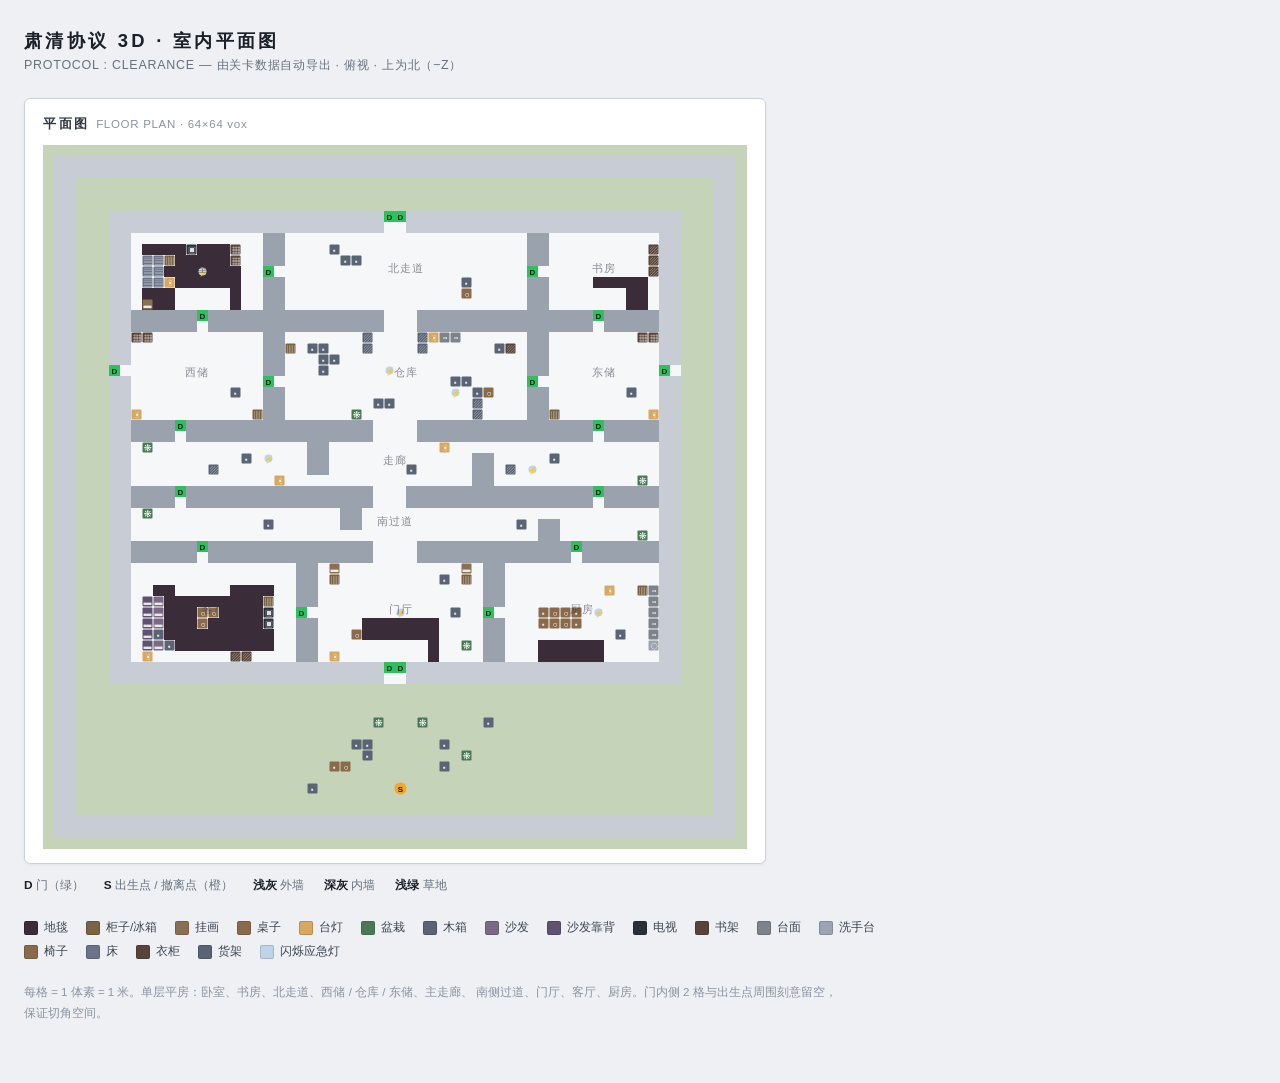
==== commit 6a3d44ed: "Publish Pages 2026-08-31 13:43" ====
--- a/floorplan.html
+++ b/floorplan.html
@@ -25,7 +25,7 @@
 <div class="floors">
   <div class="floor">
     <h2>平面图 <span>FLOOR PLAN · 64×64 vox</span></h2>
-    <svg viewBox="0 0 704 704" width="704" height="704" xmlns="http://www.w3.org/2000/svg" style="background:#f6f7f9"><rect x="0" y="0" width="11" height="11" fill="#c5d4b8"/><rect x="11" y="0" width="11" height="11" fill="#c5d4b8"/><rect x="22" y="0" width="11" height="11" fill="#c5d4b8"/><rect x="33" y="0" width="11" height="11" fill="#c5d4b8"/><rect x="44" y="0" width="11" height="11" fill="#c5d4b8"/><rect x="55" y="0" width="11" height="11" fill="#c5d4b8"/><rect x="66" y="0" width="11" height="11" fill="#c5d4b8"/><rect x="77" y="0" width="11" height="11" fill="#c5d4b8"/><rect x="88" y="0" width="11" height="11" fill="#c5d4b8"/><rect x="99" y="0" width="11" height="11" fill="#c5d4b8"/><rect x="110" y="0" width="11" height="11" fill="#c5d4b8"/><rect x="121" y="0" width="11" height="11" fill="#c5d4b8"/><rect x="132" y="0" width="11" height="11" fill="#c5d4b8"/><rect x="143" y="0" width="11" height="11" fill="#c5d4b8"/><rect x="154" y="0" width="11" height="11" fill="#c5d4b8"/><rect x="165" y="0" width="11" height="11" fill="#c5d4b8"/><rect x="176" y="0" width="11" height="11" fill="#c5d4b8"/><rect x="187" y="0" width="11" height="11" fill="#c5d4b8"/><rect x="198" y="0" width="11" height="11" fill="#c5d4b8"/><rect x="209" y="0" width="11" height="11" fill="#c5d4b8"/><rect x="220" y="0" width="11" height="11" fill="#c5d4b8"/><rect x="231" y="0" width="11" height="11" fill="#c5d4b8"/><rect x="242" y="0" width="11" height="11" fill="#c5d4b8"/><rect x="253" y="0" width="11" height="11" fill="#c5d4b8"/><rect x="264" y="0" width="11" height="11" fill="#c5d4b8"/><rect x="275" y="0" width="11" height="11" fill="#c5d4b8"/><rect x="286" y="0" width="11" height="11" fill="#c5d4b8"/><rect x="297" y="0" width="11" height="11" fill="#c5d4b8"/><rect x="308" y="0" width="11" height="11" fill="#c5d4b8"/><rect x="319" y="0" width="11" height="11" fill="#c5d4b8"/><rect x="330" y="0" width="11" height="11" fill="#c5d4b8"/><rect x="341" y="0" width="11" height="11" fill="#c5d4b8"/><rect x="352" y="0" width="11" height="11" fill="#c5d4b8"/><rect x="363" y="0" width="11" height="11" fill="#c5d4b8"/><rect x="374" y="0" width="11" height="11" fill="#c5d4b8"/><rect x="385" y="0" width="11" height="11" fill="#c5d4b8"/><rect x="396" y="0" width="11" height="11" fill="#c5d4b8"/><rect x="407" y="0" width="11" height="11" fill="#c5d4b8"/><rect x="418" y="0" width="11" height="11" fill="#c5d4b8"/><rect x="429" y="0" width="11" height="11" fill="#c5d4b8"/><rect x="440" y="0" width="11" height="11" fill="#c5d4b8"/><rect x="451" y="0" width="11" height="11" fill="#c5d4b8"/><rect x="462" y="0" width="11" height="11" fill="#c5d4b8"/><rect x="473" y="0" width="11" height="11" fill="#c5d4b8"/><rect x="484" y="0" width="11" height="11" fill="#c5d4b8"/><rect x="495" y="0" width="11" height="11" fill="#c5d4b8"/><rect x="506" y="0" width="11" height="11" fill="#c5d4b8"/><rect x="517" y="0" width="11" height="11" fill="#c5d4b8"/><rect x="528" y="0" width="11" height="11" fill="#c5d4b8"/><rect x="539" y="0" width="11" height="11" fill="#c5d4b8"/><rect x="550" y="0" width="11" height="11" fill="#c5d4b8"/><rect x="561" y="0" width="11" height="11" fill="#c5d4b8"/><rect x="572" y="0" width="11" height="11" fill="#c5d4b8"/><rect x="583" y="0" width="11" height="11" fill="#c5d4b8"/><rect x="594" y="0" width="11" height="11" fill="#c5d4b8"/><rect x="605" y="0" width="11" height="11" fill="#c5d4b8"/><rect x="616" y="0" width="11" height="11" fill="#c5d4b8"/><rect x="627" y="0" width="11" height="11" fill="#c5d4b8"/><rect x="638" y="0" width="11" height="11" fill="#c5d4b8"/><rect x="649" y="0" width="11" height="11" fill="#c5d4b8"/><rect x="660" y="0" width="11" height="11" fill="#c5d4b8"/><rect x="671" y="0" width="11" height="11" fill="#c5d4b8"/><rect x="682" y="0" width="11" height="11" fill="#c5d4b8"/><rect x="693" y="0" width="11" height="11" fill="#c5d4b8"/><rect x="0" y="11" width="11" height="11" fill="#c5d4b8"/><rect x="693" y="11" width="11" height="11" fill="#c5d4b8"/><rect x="0" y="22" width="11" height="11" fill="#c5d4b8"/><rect x="693" y="22" width="11" height="11" fill="#c5d4b8"/><rect x="0" y="33" width="11" height="11" fill="#c5d4b8"/><rect x="33" y="33" width="11" height="11" fill="#c5d4b8"/><rect x="44" y="33" width="11" height="11" fill="#c5d4b8"/><rect x="55" y="33" width="11" height="11" fill="#c5d4b8"/><rect x="66" y="33" width="11" height="11" fill="#c5d4b8"/><rect x="77" y="33" width="11" height="11" fill="#c5d4b8"/><rect x="88" y="33" width="11" height="11" fill="#c5d4b8"/><rect x="99" y="33" width="11" height="11" fill="#c5d4b8"/><rect x="110" y="33" width="11" height="11" fill="#c5d4b8"/><rect x="121" y="33" width="11" height="11" fill="#c5d4b8"/><rect x="132" y="33" width="11" height="11" fill="#c5d4b8"/><rect x="143" y="33" width="11" height="11" fill="#c5d4b8"/><rect x="154" y="33" width="11" height="11" fill="#c5d4b8"/><rect x="165" y="33" width="11" height="11" fill="#c5d4b8"/><rect x="176" y="33" width="11" height="11" fill="#c5d4b8"/><rect x="187" y="33" width="11" height="11" fill="#c5d4b8"/><rect x="198" y="33" width="11" height="11" fill="#c5d4b8"/><rect x="209" y="33" width="11" height="11" fill="#c5d4b8"/><rect x="220" y="33" width="11" height="11" fill="#c5d4b8"/><rect x="231" y="33" width="11" height="11" fill="#c5d4b8"/><rect x="242" y="33" width="11" height="11" fill="#c5d4b8"/><rect x="253" y="33" width="11" height="11" fill="#c5d4b8"/><rect x="264" y="33" width="11" height="11" fill="#c5d4b8"/><rect x="275" y="33" width="11" height="11" fill="#c5d4b8"/><rect x="286" y="33" width="11" height="11" fill="#c5d4b8"/><rect x="297" y="33" width="11" height="11" fill="#c5d4b8"/><rect x="308" y="33" width="11" height="11" fill="#c5d4b8"/><rect x="319" y="33" width="11" height="11" fill="#c5d4b8"/><rect x="330" y="33" width="11" height="11" fill="#c5d4b8"/><rect x="341" y="33" width="11" height="11" fill="#c5d4b8"/><rect x="352" y="33" width="11" height="11" fill="#c5d4b8"/><rect x="363" y="33" width="11" height="11" fill="#c5d4b8"/><rect x="374" y="33" width="11" height="11" fill="#c5d4b8"/><rect x="385" y="33" width="11" height="11" fill="#c5d4b8"/><rect x="396" y="33" width="11" height="11" fill="#c5d4b8"/><rect x="407" y="33" width="11" height="11" fill="#c5d4b8"/><rect x="418" y="33" width="11" height="11" fill="#c5d4b8"/><rect x="429" y="33" width="11" height="11" fill="#c5d4b8"/><rect x="440" y="33" width="11" height="11" fill="#c5d4b8"/><rect x="451" y="33" width="11" height="11" fill="#c5d4b8"/><rect x="462" y="33" width="11" height="11" fill="#c5d4b8"/><rect x="473" y="33" width="11" height="11" fill="#c5d4b8"/><rect x="484" y="33" width="11" height="11" fill="#c5d4b8"/><rect x="495" y="33" width="11" height="11" fill="#c5d4b8"/><rect x="506" y="33" width="11" height="11" fill="#c5d4b8"/><rect x="517" y="33" width="11" height="11" fill="#c5d4b8"/><rect x="528" y="33" width="11" height="11" fill="#c5d4b8"/><rect x="539" y="33" width="11" height="11" fill="#c5d4b8"/><rect x="550" y="33" width="11" height="11" fill="#c5d4b8"/><rect x="561" y="33" width="11" height="11" fill="#c5d4b8"/><rect x="572" y="33" width="11" height="11" fill="#c5d4b8"/><rect x="583" y="33" width="11" height="11" fill="#c5d4b8"/><rect x="594" y="33" width="11" height="11" fill="#c5d4b8"/><rect x="605" y="33" width="11" height="11" fill="#c5d4b8"/><rect x="616" y="33" width="11" height="11" fill="#c5d4b8"/><rect x="627" y="33" width="11" height="11" fill="#c5d4b8"/><rect x="638" y="33" width="11" height="11" fill="#c5d4b8"/><rect x="649" y="33" width="11" height="11" fill="#c5d4b8"/><rect x="660" y="33" width="11" height="11" fill="#c5d4b8"/><rect x="693" y="33" width="11" height="11" fill="#c5d4b8"/><rect x="0" y="44" width="11" height="11" fill="#c5d4b8"/><rect x="33" y="44" width="11" height="11" fill="#c5d4b8"/><rect x="44" y="44" width="11" height="11" fill="#c5d4b8"/><rect x="55" y="44" width="11" height="11" fill="#c5d4b8"/><rect x="66" y="44" width="11" height="11" fill="#c5d4b8"/><rect x="77" y="44" width="11" height="11" fill="#c5d4b8"/><rect x="88" y="44" width="11" height="11" fill="#c5d4b8"/><rect x="99" y="44" width="11" height="11" fill="#c5d4b8"/><rect x="110" y="44" width="11" height="11" fill="#c5d4b8"/><rect x="121" y="44" width="11" height="11" fill="#c5d4b8"/><rect x="132" y="44" width="11" height="11" fill="#c5d4b8"/><rect x="143" y="44" width="11" height="11" fill="#c5d4b8"/><rect x="154" y="44" width="11" height="11" fill="#c5d4b8"/><rect x="165" y="44" width="11" height="11" fill="#c5d4b8"/><rect x="176" y="44" width="11" height="11" fill="#c5d4b8"/><rect x="187" y="44" width="11" height="11" fill="#c5d4b8"/><rect x="198" y="44" width="11" height="11" fill="#c5d4b8"/><rect x="209" y="44" width="11" height="11" fill="#c5d4b8"/><rect x="220" y="44" width="11" height="11" fill="#c5d4b8"/><rect x="231" y="44" width="11" height="11" fill="#c5d4b8"/><rect x="242" y="44" width="11" height="11" fill="#c5d4b8"/><rect x="253" y="44" width="11" height="11" fill="#c5d4b8"/><rect x="264" y="44" width="11" height="11" fill="#c5d4b8"/><rect x="275" y="44" width="11" height="11" fill="#c5d4b8"/><rect x="286" y="44" width="11" height="11" fill="#c5d4b8"/><rect x="297" y="44" width="11" height="11" fill="#c5d4b8"/><rect x="308" y="44" width="11" height="11" fill="#c5d4b8"/><rect x="319" y="44" width="11" height="11" fill="#c5d4b8"/><rect x="330" y="44" width="11" height="11" fill="#c5d4b8"/><rect x="341" y="44" width="11" height="11" fill="#c5d4b8"/><rect x="352" y="44" width="11" height="11" fill="#c5d4b8"/><rect x="363" y="44" width="11" height="11" fill="#c5d4b8"/><rect x="374" y="44" width="11" height="11" fill="#c5d4b8"/><rect x="385" y="44" width="11" height="11" fill="#c5d4b8"/><rect x="396" y="44" width="11" height="11" fill="#c5d4b8"/><rect x="407" y="44" width="11" height="11" fill="#c5d4b8"/><rect x="418" y="44" width="11" height="11" fill="#c5d4b8"/><rect x="429" y="44" width="11" height="11" fill="#c5d4b8"/><rect x="440" y="44" width="11" height="11" fill="#c5d4b8"/><rect x="451" y="44" width="11" height="11" fill="#c5d4b8"/><rect x="462" y="44" width="11" height="11" fill="#c5d4b8"/><rect x="473" y="44" width="11" height="11" fill="#c5d4b8"/><rect x="484" y="44" width="11" height="11" fill="#c5d4b8"/><rect x="495" y="44" width="11" height="11" fill="#c5d4b8"/><rect x="506" y="44" width="11" height="11" fill="#c5d4b8"/><rect x="517" y="44" width="11" height="11" fill="#c5d4b8"/><rect x="528" y="44" width="11" height="11" fill="#c5d4b8"/><rect x="539" y="44" width="11" height="11" fill="#c5d4b8"/><rect x="550" y="44" width="11" height="11" fill="#c5d4b8"/><rect x="561" y="44" width="11" height="11" fill="#c5d4b8"/><rect x="572" y="44" width="11" height="11" fill="#c5d4b8"/><rect x="583" y="44" width="11" height="11" fill="#c5d4b8"/><rect x="594" y="44" width="11" height="11" fill="#c5d4b8"/><rect x="605" y="44" width="11" height="11" fill="#c5d4b8"/><rect x="616" y="44" width="11" height="11" fill="#c5d4b8"/><rect x="627" y="44" width="11" height="11" fill="#c5d4b8"/><rect x="638" y="44" width="11" height="11" fill="#c5d4b8"/><rect x="649" y="44" width="11" height="11" fill="#c5d4b8"/><rect x="660" y="44" width="11" height="11" fill="#c5d4b8"/><rect x="693" y="44" width="11" height="11" fill="#c5d4b8"/><rect x="0" y="55" width="11" height="11" fill="#c5d4b8"/><rect x="33" y="55" width="11" height="11" fill="#c5d4b8"/><rect x="44" y="55" width="11" height="11" fill="#c5d4b8"/><rect x="55" y="55" width="11" height="11" fill="#c5d4b8"/><rect x="66" y="55" width="11" height="11" fill="#c5d4b8"/><rect x="77" y="55" width="11" height="11" fill="#c5d4b8"/><rect x="88" y="55" width="11" height="11" fill="#c5d4b8"/><rect x="99" y="55" width="11" height="11" fill="#c5d4b8"/><rect x="110" y="55" width="11" height="11" fill="#c5d4b8"/><rect x="121" y="55" width="11" height="11" fill="#c5d4b8"/><rect x="132" y="55" width="11" height="11" fill="#c5d4b8"/><rect x="143" y="55" width="11" height="11" fill="#c5d4b8"/><rect x="154" y="55" width="11" height="11" fill="#c5d4b8"/><rect x="165" y="55" width="11" height="11" fill="#c5d4b8"/><rect x="176" y="55" width="11" height="11" fill="#c5d4b8"/><rect x="187" y="55" width="11" height="11" fill="#c5d4b8"/><rect x="198" y="55" width="11" height="11" fill="#c5d4b8"/><rect x="209" y="55" width="11" height="11" fill="#c5d4b8"/><rect x="220" y="55" width="11" height="11" fill="#c5d4b8"/><rect x="231" y="55" width="11" height="11" fill="#c5d4b8"/><rect x="242" y="55" width="11" height="11" fill="#c5d4b8"/><rect x="253" y="55" width="11" height="11" fill="#c5d4b8"/><rect x="264" y="55" width="11" height="11" fill="#c5d4b8"/><rect x="275" y="55" width="11" height="11" fill="#c5d4b8"/><rect x="286" y="55" width="11" height="11" fill="#c5d4b8"/><rect x="297" y="55" width="11" height="11" fill="#c5d4b8"/><rect x="308" y="55" width="11" height="11" fill="#c5d4b8"/><rect x="319" y="55" width="11" height="11" fill="#c5d4b8"/><rect x="330" y="55" width="11" height="11" fill="#c5d4b8"/><rect x="341" y="55" width="11" height="11" fill="#c5d4b8"/><rect x="352" y="55" width="11" height="11" fill="#c5d4b8"/><rect x="363" y="55" width="11" height="11" fill="#c5d4b8"/><rect x="374" y="55" width="11" height="11" fill="#c5d4b8"/><rect x="385" y="55" width="11" height="11" fill="#c5d4b8"/><rect x="396" y="55" width="11" height="11" fill="#c5d4b8"/><rect x="407" y="55" width="11" height="11" fill="#c5d4b8"/><rect x="418" y="55" width="11" height="11" fill="#c5d4b8"/><rect x="429" y="55" width="11" height="11" fill="#c5d4b8"/><rect x="440" y="55" width="11" height="11" fill="#c5d4b8"/><rect x="451" y="55" width="11" height="11" fill="#c5d4b8"/><rect x="462" y="55" width="11" height="11" fill="#c5d4b8"/><rect x="473" y="55" width="11" height="11" fill="#c5d4b8"/><rect x="484" y="55" width="11" height="11" fill="#c5d4b8"/><rect x="495" y="55" width="11" height="11" fill="#c5d4b8"/><rect x="506" y="55" width="11" height="11" fill="#c5d4b8"/><rect x="517" y="55" width="11" height="11" fill="#c5d4b8"/><rect x="528" y="55" width="11" height="11" fill="#c5d4b8"/><rect x="539" y="55" width="11" height="11" fill="#c5d4b8"/><rect x="550" y="55" width="11" height="11" fill="#c5d4b8"/><rect x="561" y="55" width="11" height="11" fill="#c5d4b8"/><rect x="572" y="55" width="11" height="11" fill="#c5d4b8"/><rect x="583" y="55" width="11" height="11" fill="#c5d4b8"/><rect x="594" y="55" width="11" height="11" fill="#c5d4b8"/><rect x="605" y="55" width="11" height="11" fill="#c5d4b8"/><rect x="616" y="55" width="11" height="11" fill="#c5d4b8"/><rect x="627" y="55" width="11" height="11" fill="#c5d4b8"/><rect x="638" y="55" width="11" height="11" fill="#c5d4b8"/><rect x="649" y="55" width="11" height="11" fill="#c5d4b8"/><rect x="660" y="55" width="11" height="11" fill="#c5d4b8"/><rect x="693" y="55" width="11" height="11" fill="#c5d4b8"/><rect x="0" y="66" width="11" height="11" fill="#c5d4b8"/><rect x="33" y="66" width="11" height="11" fill="#c5d4b8"/><rect x="44" y="66" width="11" height="11" fill="#c5d4b8"/><rect x="55" y="66" width="11" height="11" fill="#c5d4b8"/><rect x="638" y="66" width="11" height="11" fill="#c5d4b8"/><rect x="649" y="66" width="11" height="11" fill="#c5d4b8"/><rect x="660" y="66" width="11" height="11" fill="#c5d4b8"/><rect x="693" y="66" width="11" height="11" fill="#c5d4b8"/><rect x="0" y="77" width="11" height="11" fill="#c5d4b8"/><rect x="33" y="77" width="11" height="11" fill="#c5d4b8"/><rect x="44" y="77" width="11" height="11" fill="#c5d4b8"/><rect x="55" y="77" width="11" height="11" fill="#c5d4b8"/><rect x="638" y="77" width="11" height="11" fill="#c5d4b8"/><rect x="649" y="77" width="11" height="11" fill="#c5d4b8"/><rect x="660" y="77" width="11" height="11" fill="#c5d4b8"/><rect x="693" y="77" width="11" height="11" fill="#c5d4b8"/><rect x="0" y="88" width="11" height="11" fill="#c5d4b8"/><rect x="33" y="88" width="11" height="11" fill="#c5d4b8"/><rect x="44" y="88" width="11" height="11" fill="#c5d4b8"/><rect x="55" y="88" width="11" height="11" fill="#c5d4b8"/><rect x="638" y="88" width="11" height="11" fill="#c5d4b8"/><rect x="649" y="88" width="11" height="11" fill="#c5d4b8"/><rect x="660" y="88" width="11" height="11" fill="#c5d4b8"/><rect x="693" y="88" width="11" height="11" fill="#c5d4b8"/><rect x="0" y="99" width="11" height="11" fill="#c5d4b8"/><rect x="33" y="99" width="11" height="11" fill="#c5d4b8"/><rect x="44" y="99" width="11" height="11" fill="#c5d4b8"/><rect x="55" y="99" width="11" height="11" fill="#c5d4b8"/><rect x="638" y="99" width="11" height="11" fill="#c5d4b8"/><rect x="649" y="99" width="11" height="11" fill="#c5d4b8"/><rect x="660" y="99" width="11" height="11" fill="#c5d4b8"/><rect x="693" y="99" width="11" height="11" fill="#c5d4b8"/><rect x="0" y="110" width="11" height="11" fill="#c5d4b8"/><rect x="33" y="110" width="11" height="11" fill="#c5d4b8"/><rect x="44" y="110" width="11" height="11" fill="#c5d4b8"/><rect x="55" y="110" width="11" height="11" fill="#c5d4b8"/><rect x="638" y="110" width="11" height="11" fill="#c5d4b8"/><rect x="649" y="110" width="11" height="11" fill="#c5d4b8"/><rect x="660" y="110" width="11" height="11" fill="#c5d4b8"/><rect x="693" y="110" width="11" height="11" fill="#c5d4b8"/><rect x="0" y="121" width="11" height="11" fill="#c5d4b8"/><rect x="33" y="121" width="11" height="11" fill="#c5d4b8"/><rect x="44" y="121" width="11" height="11" fill="#c5d4b8"/><rect x="55" y="121" width="11" height="11" fill="#c5d4b8"/><rect x="638" y="121" width="11" height="11" fill="#c5d4b8"/><rect x="649" y="121" width="11" height="11" fill="#c5d4b8"/><rect x="660" y="121" width="11" height="11" fill="#c5d4b8"/><rect x="693" y="121" width="11" height="11" fill="#c5d4b8"/><rect x="0" y="132" width="11" height="11" fill="#c5d4b8"/><rect x="33" y="132" width="11" height="11" fill="#c5d4b8"/><rect x="44" y="132" width="11" height="11" fill="#c5d4b8"/><rect x="55" y="132" width="11" height="11" fill="#c5d4b8"/><rect x="638" y="132" width="11" height="11" fill="#c5d4b8"/><rect x="649" y="132" width="11" height="11" fill="#c5d4b8"/><rect x="660" y="132" width="11" height="11" fill="#c5d4b8"/><rect x="693" y="132" width="11" height="11" fill="#c5d4b8"/><rect x="0" y="143" width="11" height="11" fill="#c5d4b8"/><rect x="33" y="143" width="11" height="11" fill="#c5d4b8"/><rect x="44" y="143" width="11" height="11" fill="#c5d4b8"/><rect x="55" y="143" width="11" height="11" fill="#c5d4b8"/><rect x="638" y="143" width="11" height="11" fill="#c5d4b8"/><rect x="649" y="143" width="11" height="11" fill="#c5d4b8"/><rect x="660" y="143" width="11" height="11" fill="#c5d4b8"/><rect x="693" y="143" width="11" height="11" fill="#c5d4b8"/><rect x="0" y="154" width="11" height="11" fill="#c5d4b8"/><rect x="33" y="154" width="11" height="11" fill="#c5d4b8"/><rect x="44" y="154" width="11" height="11" fill="#c5d4b8"/><rect x="55" y="154" width="11" height="11" fill="#c5d4b8"/><rect x="638" y="154" width="11" height="11" fill="#c5d4b8"/><rect x="649" y="154" width="11" height="11" fill="#c5d4b8"/><rect x="660" y="154" width="11" height="11" fill="#c5d4b8"/><rect x="693" y="154" width="11" height="11" fill="#c5d4b8"/><rect x="0" y="165" width="11" height="11" fill="#c5d4b8"/><rect x="33" y="165" width="11" height="11" fill="#c5d4b8"/><rect x="44" y="165" width="11" height="11" fill="#c5d4b8"/><rect x="55" y="165" width="11" height="11" fill="#c5d4b8"/><rect x="638" y="165" width="11" height="11" fill="#c5d4b8"/><rect x="649" y="165" width="11" height="11" fill="#c5d4b8"/><rect x="660" y="165" width="11" height="11" fill="#c5d4b8"/><rect x="693" y="165" width="11" height="11" fill="#c5d4b8"/><rect x="0" y="176" width="11" height="11" fill="#c5d4b8"/><rect x="33" y="176" width="11" height="11" fill="#c5d4b8"/><rect x="44" y="176" width="11" height="11" fill="#c5d4b8"/><rect x="55" y="176" width="11" height="11" fill="#c5d4b8"/><rect x="638" y="176" width="11" height="11" fill="#c5d4b8"/><rect x="649" y="176" width="11" height="11" fill="#c5d4b8"/><rect x="660" y="176" width="11" height="11" fill="#c5d4b8"/><rect x="693" y="176" width="11" height="11" fill="#c5d4b8"/><rect x="0" y="187" width="11" height="11" fill="#c5d4b8"/><rect x="33" y="187" width="11" height="11" fill="#c5d4b8"/><rect x="44" y="187" width="11" height="11" fill="#c5d4b8"/><rect x="55" y="187" width="11" height="11" fill="#c5d4b8"/><rect x="638" y="187" width="11" height="11" fill="#c5d4b8"/><rect x="649" y="187" width="11" height="11" fill="#c5d4b8"/><rect x="660" y="187" width="11" height="11" fill="#c5d4b8"/><rect x="693" y="187" width="11" height="11" fill="#c5d4b8"/><rect x="0" y="198" width="11" height="11" fill="#c5d4b8"/><rect x="33" y="198" width="11" height="11" fill="#c5d4b8"/><rect x="44" y="198" width="11" height="11" fill="#c5d4b8"/><rect x="55" y="198" width="11" height="11" fill="#c5d4b8"/><rect x="638" y="198" width="11" height="11" fill="#c5d4b8"/><rect x="649" y="198" width="11" height="11" fill="#c5d4b8"/><rect x="660" y="198" width="11" height="11" fill="#c5d4b8"/><rect x="693" y="198" width="11" height="11" fill="#c5d4b8"/><rect x="0" y="209" width="11" height="11" fill="#c5d4b8"/><rect x="33" y="209" width="11" height="11" fill="#c5d4b8"/><rect x="44" y="209" width="11" height="11" fill="#c5d4b8"/><rect x="55" y="209" width="11" height="11" fill="#c5d4b8"/><rect x="638" y="209" width="11" height="11" fill="#c5d4b8"/><rect x="649" y="209" width="11" height="11" fill="#c5d4b8"/><rect x="660" y="209" width="11" height="11" fill="#c5d4b8"/><rect x="693" y="209" width="11" height="11" fill="#c5d4b8"/><rect x="0" y="220" width="11" height="11" fill="#c5d4b8"/><rect x="33" y="220" width="11" height="11" fill="#c5d4b8"/><rect x="44" y="220" width="11" height="11" fill="#c5d4b8"/><rect x="55" y="220" width="11" height="11" fill="#c5d4b8"/><rect x="638" y="220" width="11" height="11" fill="#c5d4b8"/><rect x="649" y="220" width="11" height="11" fill="#c5d4b8"/><rect x="660" y="220" width="11" height="11" fill="#c5d4b8"/><rect x="693" y="220" width="11" height="11" fill="#c5d4b8"/><rect x="0" y="231" width="11" height="11" fill="#c5d4b8"/><rect x="33" y="231" width="11" height="11" fill="#c5d4b8"/><rect x="44" y="231" width="11" height="11" fill="#c5d4b8"/><rect x="55" y="231" width="11" height="11" fill="#c5d4b8"/><rect x="638" y="231" width="11" height="11" fill="#c5d4b8"/><rect x="649" y="231" width="11" height="11" fill="#c5d4b8"/><rect x="660" y="231" width="11" height="11" fill="#c5d4b8"/><rect x="693" y="231" width="11" height="11" fill="#c5d4b8"/><rect x="0" y="242" width="11" height="11" fill="#c5d4b8"/><rect x="33" y="242" width="11" height="11" fill="#c5d4b8"/><rect x="44" y="242" width="11" height="11" fill="#c5d4b8"/><rect x="55" y="242" width="11" height="11" fill="#c5d4b8"/><rect x="638" y="242" width="11" height="11" fill="#c5d4b8"/><rect x="649" y="242" width="11" height="11" fill="#c5d4b8"/><rect x="660" y="242" width="11" height="11" fill="#c5d4b8"/><rect x="693" y="242" width="11" height="11" fill="#c5d4b8"/><rect x="0" y="253" width="11" height="11" fill="#c5d4b8"/><rect x="33" y="253" width="11" height="11" fill="#c5d4b8"/><rect x="44" y="253" width="11" height="11" fill="#c5d4b8"/><rect x="55" y="253" width="11" height="11" fill="#c5d4b8"/><rect x="638" y="253" width="11" height="11" fill="#c5d4b8"/><rect x="649" y="253" width="11" height="11" fill="#c5d4b8"/><rect x="660" y="253" width="11" height="11" fill="#c5d4b8"/><rect x="693" y="253" width="11" height="11" fill="#c5d4b8"/><rect x="0" y="264" width="11" height="11" fill="#c5d4b8"/><rect x="33" y="264" width="11" height="11" fill="#c5d4b8"/><rect x="44" y="264" width="11" height="11" fill="#c5d4b8"/><rect x="55" y="264" width="11" height="11" fill="#c5d4b8"/><rect x="638" y="264" width="11" height="11" fill="#c5d4b8"/><rect x="649" y="264" width="11" height="11" fill="#c5d4b8"/><rect x="660" y="264" width="11" height="11" fill="#c5d4b8"/><rect x="693" y="264" width="11" height="11" fill="#c5d4b8"/><rect x="0" y="275" width="11" height="11" fill="#c5d4b8"/><rect x="33" y="275" width="11" height="11" fill="#c5d4b8"/><rect x="44" y="275" width="11" height="11" fill="#c5d4b8"/><rect x="55" y="275" width="11" height="11" fill="#c5d4b8"/><rect x="638" y="275" width="11" height="11" fill="#c5d4b8"/><rect x="649" y="275" width="11" height="11" fill="#c5d4b8"/><rect x="660" y="275" width="11" height="11" fill="#c5d4b8"/><rect x="693" y="275" width="11" height="11" fill="#c5d4b8"/><rect x="0" y="286" width="11" height="11" fill="#c5d4b8"/><rect x="33" y="286" width="11" height="11" fill="#c5d4b8"/><rect x="44" y="286" width="11" height="11" fill="#c5d4b8"/><rect x="55" y="286" width="11" height="11" fill="#c5d4b8"/><rect x="638" y="286" width="11" height="11" fill="#c5d4b8"/><rect x="649" y="286" width="11" height="11" fill="#c5d4b8"/><rect x="660" y="286" width="11" height="11" fill="#c5d4b8"/><rect x="693" y="286" width="11" height="11" fill="#c5d4b8"/><rect x="0" y="297" width="11" height="11" fill="#c5d4b8"/><rect x="33" y="297" width="11" height="11" fill="#c5d4b8"/><rect x="44" y="297" width="11" height="11" fill="#c5d4b8"/><rect x="55" y="297" width="11" height="11" fill="#c5d4b8"/><rect x="638" y="297" width="11" height="11" fill="#c5d4b8"/><rect x="649" y="297" width="11" height="11" fill="#c5d4b8"/><rect x="660" y="297" width="11" height="11" fill="#c5d4b8"/><rect x="693" y="297" width="11" height="11" fill="#c5d4b8"/><rect x="0" y="308" width="11" height="11" fill="#c5d4b8"/><rect x="33" y="308" width="11" height="11" fill="#c5d4b8"/><rect x="44" y="308" width="11" height="11" fill="#c5d4b8"/><rect x="55" y="308" width="11" height="11" fill="#c5d4b8"/><rect x="638" y="308" width="11" height="11" fill="#c5d4b8"/><rect x="649" y="308" width="11" height="11" fill="#c5d4b8"/><rect x="660" y="308" width="11" height="11" fill="#c5d4b8"/><rect x="693" y="308" width="11" height="11" fill="#c5d4b8"/><rect x="0" y="319" width="11" height="11" fill="#c5d4b8"/><rect x="33" y="319" width="11" height="11" fill="#c5d4b8"/><rect x="44" y="319" width="11" height="11" fill="#c5d4b8"/><rect x="55" y="319" width="11" height="11" fill="#c5d4b8"/><rect x="638" y="319" width="11" height="11" fill="#c5d4b8"/><rect x="649" y="319" width="11" height="11" fill="#c5d4b8"/><rect x="660" y="319" width="11" height="11" fill="#c5d4b8"/><rect x="693" y="319" width="11" height="11" fill="#c5d4b8"/><rect x="0" y="330" width="11" height="11" fill="#c5d4b8"/><rect x="33" y="330" width="11" height="11" fill="#c5d4b8"/><rect x="44" y="330" width="11" height="11" fill="#c5d4b8"/><rect x="55" y="330" width="11" height="11" fill="#c5d4b8"/><rect x="638" y="330" width="11" height="11" fill="#c5d4b8"/><rect x="649" y="330" width="11" height="11" fill="#c5d4b8"/><rect x="660" y="330" width="11" height="11" fill="#c5d4b8"/><rect x="693" y="330" width="11" height="11" fill="#c5d4b8"/><rect x="0" y="341" width="11" height="11" fill="#c5d4b8"/><rect x="33" y="341" width="11" height="11" fill="#c5d4b8"/><rect x="44" y="341" width="11" height="11" fill="#c5d4b8"/><rect x="55" y="341" width="11" height="11" fill="#c5d4b8"/><rect x="638" y="341" width="11" height="11" fill="#c5d4b8"/><rect x="649" y="341" width="11" height="11" fill="#c5d4b8"/><rect x="660" y="341" width="11" height="11" fill="#c5d4b8"/><rect x="693" y="341" width="11" height="11" fill="#c5d4b8"/><rect x="0" y="352" width="11" height="11" fill="#c5d4b8"/><rect x="33" y="352" width="11" height="11" fill="#c5d4b8"/><rect x="44" y="352" width="11" height="11" fill="#c5d4b8"/><rect x="55" y="352" width="11" height="11" fill="#c5d4b8"/><rect x="638" y="352" width="11" height="11" fill="#c5d4b8"/><rect x="649" y="352" width="11" height="11" fill="#c5d4b8"/><rect x="660" y="352" width="11" height="11" fill="#c5d4b8"/><rect x="693" y="352" width="11" height="11" fill="#c5d4b8"/><rect x="0" y="363" width="11" height="11" fill="#c5d4b8"/><rect x="33" y="363" width="11" height="11" fill="#c5d4b8"/><rect x="44" y="363" width="11" height="11" fill="#c5d4b8"/><rect x="55" y="363" width="11" height="11" fill="#c5d4b8"/><rect x="638" y="363" width="11" height="11" fill="#c5d4b8"/><rect x="649" y="363" width="11" height="11" fill="#c5d4b8"/><rect x="660" y="363" width="11" height="11" fill="#c5d4b8"/><rect x="693" y="363" width="11" height="11" fill="#c5d4b8"/><rect x="0" y="374" width="11" height="11" fill="#c5d4b8"/><rect x="33" y="374" width="11" height="11" fill="#c5d4b8"/><rect x="44" y="374" width="11" height="11" fill="#c5d4b8"/><rect x="55" y="374" width="11" height="11" fill="#c5d4b8"/><rect x="638" y="374" width="11" height="11" fill="#c5d4b8"/><rect x="649" y="374" width="11" height="11" fill="#c5d4b8"/><rect x="660" y="374" width="11" height="11" fill="#c5d4b8"/><rect x="693" y="374" width="11" height="11" fill="#c5d4b8"/><rect x="0" y="385" width="11" height="11" fill="#c5d4b8"/><rect x="33" y="385" width="11" height="11" fill="#c5d4b8"/><rect x="44" y="385" width="11" height="11" fill="#c5d4b8"/><rect x="55" y="385" width="11" height="11" fill="#c5d4b8"/><rect x="638" y="385" width="11" height="11" fill="#c5d4b8"/><rect x="649" y="385" width="11" height="11" fill="#c5d4b8"/><rect x="660" y="385" width="11" height="11" fill="#c5d4b8"/><rect x="693" y="385" width="11" height="11" fill="#c5d4b8"/><rect x="0" y="396" width="11" height="11" fill="#c5d4b8"/><rect x="33" y="396" width="11" height="11" fill="#c5d4b8"/><rect x="44" y="396" width="11" height="11" fill="#c5d4b8"/><rect x="55" y="396" width="11" height="11" fill="#c5d4b8"/><rect x="638" y="396" width="11" height="11" fill="#c5d4b8"/><rect x="649" y="396" width="11" height="11" fill="#c5d4b8"/><rect x="660" y="396" width="11" height="11" fill="#c5d4b8"/><rect x="693" y="396" width="11" height="11" fill="#c5d4b8"/><rect x="0" y="407" width="11" height="11" fill="#c5d4b8"/><rect x="33" y="407" width="11" height="11" fill="#c5d4b8"/><rect x="44" y="407" width="11" height="11" fill="#c5d4b8"/><rect x="55" y="407" width="11" height="11" fill="#c5d4b8"/><rect x="638" y="407" width="11" height="11" fill="#c5d4b8"/><rect x="649" y="407" width="11" height="11" fill="#c5d4b8"/><rect x="660" y="407" width="11" height="11" fill="#c5d4b8"/><rect x="693" y="407" width="11" height="11" fill="#c5d4b8"/><rect x="0" y="418" width="11" height="11" fill="#c5d4b8"/><rect x="33" y="418" width="11" height="11" fill="#c5d4b8"/><rect x="44" y="418" width="11" height="11" fill="#c5d4b8"/><rect x="55" y="418" width="11" height="11" fill="#c5d4b8"/><rect x="638" y="418" width="11" height="11" fill="#c5d4b8"/><rect x="649" y="418" width="11" height="11" fill="#c5d4b8"/><rect x="660" y="418" width="11" height="11" fill="#c5d4b8"/><rect x="693" y="418" width="11" height="11" fill="#c5d4b8"/><rect x="0" y="429" width="11" height="11" fill="#c5d4b8"/><rect x="33" y="429" width="11" height="11" fill="#c5d4b8"/><rect x="44" y="429" width="11" height="11" fill="#c5d4b8"/><rect x="55" y="429" width="11" height="11" fill="#c5d4b8"/><rect x="638" y="429" width="11" height="11" fill="#c5d4b8"/><rect x="649" y="429" width="11" height="11" fill="#c5d4b8"/><rect x="660" y="429" width="11" height="11" fill="#c5d4b8"/><rect x="693" y="429" width="11" height="11" fill="#c5d4b8"/><rect x="0" y="440" width="11" height="11" fill="#c5d4b8"/><rect x="33" y="440" width="11" height="11" fill="#c5d4b8"/><rect x="44" y="440" width="11" height="11" fill="#c5d4b8"/><rect x="55" y="440" width="11" height="11" fill="#c5d4b8"/><rect x="638" y="440" width="11" height="11" fill="#c5d4b8"/><rect x="649" y="440" width="11" height="11" fill="#c5d4b8"/><rect x="660" y="440" width="11" height="11" fill="#c5d4b8"/><rect x="693" y="440" width="11" height="11" fill="#c5d4b8"/><rect x="0" y="451" width="11" height="11" fill="#c5d4b8"/><rect x="33" y="451" width="11" height="11" fill="#c5d4b8"/><rect x="44" y="451" width="11" height="11" fill="#c5d4b8"/><rect x="55" y="451" width="11" height="11" fill="#c5d4b8"/><rect x="638" y="451" width="11" height="11" fill="#c5d4b8"/><rect x="649" y="451" width="11" height="11" fill="#c5d4b8"/><rect x="660" y="451" width="11" height="11" fill="#c5d4b8"/><rect x="693" y="451" width="11" height="11" fill="#c5d4b8"/><rect x="0" y="462" width="11" height="11" fill="#c5d4b8"/><rect x="33" y="462" width="11" height="11" fill="#c5d4b8"/><rect x="44" y="462" width="11" height="11" fill="#c5d4b8"/><rect x="55" y="462" width="11" height="11" fill="#c5d4b8"/><rect x="638" y="462" width="11" height="11" fill="#c5d4b8"/><rect x="649" y="462" width="11" height="11" fill="#c5d4b8"/><rect x="660" y="462" width="11" height="11" fill="#c5d4b8"/><rect x="693" y="462" width="11" height="11" fill="#c5d4b8"/><rect x="0" y="473" width="11" height="11" fill="#c5d4b8"/><rect x="33" y="473" width="11" height="11" fill="#c5d4b8"/><rect x="44" y="473" width="11" height="11" fill="#c5d4b8"/><rect x="55" y="473" width="11" height="11" fill="#c5d4b8"/><rect x="638" y="473" width="11" height="11" fill="#c5d4b8"/><rect x="649" y="473" width="11" height="11" fill="#c5d4b8"/><rect x="660" y="473" width="11" height="11" fill="#c5d4b8"/><rect x="693" y="473" width="11" height="11" fill="#c5d4b8"/><rect x="0" y="484" width="11" height="11" fill="#c5d4b8"/><rect x="33" y="484" width="11" height="11" fill="#c5d4b8"/><rect x="44" y="484" width="11" height="11" fill="#c5d4b8"/><rect x="55" y="484" width="11" height="11" fill="#c5d4b8"/><rect x="638" y="484" width="11" height="11" fill="#c5d4b8"/><rect x="649" y="484" width="11" height="11" fill="#c5d4b8"/><rect x="660" y="484" width="11" height="11" fill="#c5d4b8"/><rect x="693" y="484" width="11" height="11" fill="#c5d4b8"/><rect x="0" y="495" width="11" height="11" fill="#c5d4b8"/><rect x="33" y="495" width="11" height="11" fill="#c5d4b8"/><rect x="44" y="495" width="11" height="11" fill="#c5d4b8"/><rect x="55" y="495" width="11" height="11" fill="#c5d4b8"/><rect x="638" y="495" width="11" height="11" fill="#c5d4b8"/><rect x="649" y="495" width="11" height="11" fill="#c5d4b8"/><rect x="660" y="495" width="11" height="11" fill="#c5d4b8"/><rect x="693" y="495" width="11" height="11" fill="#c5d4b8"/><rect x="0" y="506" width="11" height="11" fill="#c5d4b8"/><rect x="33" y="506" width="11" height="11" fill="#c5d4b8"/><rect x="44" y="506" width="11" height="11" fill="#c5d4b8"/><rect x="55" y="506" width="11" height="11" fill="#c5d4b8"/><rect x="638" y="506" width="11" height="11" fill="#c5d4b8"/><rect x="649" y="506" width="11" height="11" fill="#c5d4b8"/><rect x="660" y="506" width="11" height="11" fill="#c5d4b8"/><rect x="693" y="506" width="11" height="11" fill="#c5d4b8"/><rect x="0" y="517" width="11" height="11" fill="#c5d4b8"/><rect x="33" y="517" width="11" height="11" fill="#c5d4b8"/><rect x="44" y="517" width="11" height="11" fill="#c5d4b8"/><rect x="55" y="517" width="11" height="11" fill="#c5d4b8"/><rect x="638" y="517" width="11" height="11" fill="#c5d4b8"/><rect x="649" y="517" width="11" height="11" fill="#c5d4b8"/><rect x="660" y="517" width="11" height="11" fill="#c5d4b8"/><rect x="693" y="517" width="11" height="11" fill="#c5d4b8"/><rect x="0" y="528" width="11" height="11" fill="#c5d4b8"/><rect x="33" y="528" width="11" height="11" fill="#c5d4b8"/><rect x="44" y="528" width="11" height="11" fill="#c5d4b8"/><rect x="55" y="528" width="11" height="11" fill="#c5d4b8"/><rect x="638" y="528" width="11" height="11" fill="#c5d4b8"/><rect x="649" y="528" width="11" height="11" fill="#c5d4b8"/><rect x="660" y="528" width="11" height="11" fill="#c5d4b8"/><rect x="693" y="528" width="11" height="11" fill="#c5d4b8"/><rect x="0" y="539" width="11" height="11" fill="#c5d4b8"/><rect x="33" y="539" width="11" height="11" fill="#c5d4b8"/><rect x="44" y="539" width="11" height="11" fill="#c5d4b8"/><rect x="55" y="539" width="11" height="11" fill="#c5d4b8"/><rect x="66" y="539" width="11" height="11" fill="#c5d4b8"/><rect x="77" y="539" width="11" height="11" fill="#c5d4b8"/><rect x="88" y="539" width="11" height="11" fill="#c5d4b8"/><rect x="99" y="539" width="11" height="11" fill="#c5d4b8"/><rect x="110" y="539" width="11" height="11" fill="#c5d4b8"/><rect x="121" y="539" width="11" height="11" fill="#c5d4b8"/><rect x="132" y="539" width="11" height="11" fill="#c5d4b8"/><rect x="143" y="539" width="11" height="11" fill="#c5d4b8"/><rect x="154" y="539" width="11" height="11" fill="#c5d4b8"/><rect x="165" y="539" width="11" height="11" fill="#c5d4b8"/><rect x="176" y="539" width="11" height="11" fill="#c5d4b8"/><rect x="187" y="539" width="11" height="11" fill="#c5d4b8"/><rect x="198" y="539" width="11" height="11" fill="#c5d4b8"/><rect x="209" y="539" width="11" height="11" fill="#c5d4b8"/><rect x="220" y="539" width="11" height="11" fill="#c5d4b8"/><rect x="231" y="539" width="11" height="11" fill="#c5d4b8"/><rect x="242" y="539" width="11" height="11" fill="#c5d4b8"/><rect x="253" y="539" width="11" height="11" fill="#c5d4b8"/><rect x="264" y="539" width="11" height="11" fill="#c5d4b8"/><rect x="275" y="539" width="11" height="11" fill="#c5d4b8"/><rect x="286" y="539" width="11" height="11" fill="#c5d4b8"/><rect x="297" y="539" width="11" height="11" fill="#c5d4b8"/><rect x="308" y="539" width="11" height="11" fill="#c5d4b8"/><rect x="319" y="539" width="11" height="11" fill="#c5d4b8"/><rect x="330" y="539" width="11" height="11" fill="#c5d4b8"/><rect x="341" y="539" width="11" height="11" fill="#c5d4b8"/><rect x="352" y="539" width="11" height="11" fill="#c5d4b8"/><rect x="363" y="539" width="11" height="11" fill="#c5d4b8"/><rect x="374" y="539" width="11" height="11" fill="#c5d4b8"/><rect x="385" y="539" width="11" height="11" fill="#c5d4b8"/><rect x="396" y="539" width="11" height="11" fill="#c5d4b8"/><rect x="407" y="539" width="11" height="11" fill="#c5d4b8"/><rect x="418" y="539" width="11" height="11" fill="#c5d4b8"/><rect x="429" y="539" width="11" height="11" fill="#c5d4b8"/><rect x="440" y="539" width="11" height="11" fill="#c5d4b8"/><rect x="451" y="539" width="11" height="11" fill="#c5d4b8"/><rect x="462" y="539" width="11" height="11" fill="#c5d4b8"/><rect x="473" y="539" width="11" height="11" fill="#c5d4b8"/><rect x="484" y="539" width="11" height="11" fill="#c5d4b8"/><rect x="495" y="539" width="11" height="11" fill="#c5d4b8"/><rect x="506" y="539" width="11" height="11" fill="#c5d4b8"/><rect x="517" y="539" width="11" height="11" fill="#c5d4b8"/><rect x="528" y="539" width="11" height="11" fill="#c5d4b8"/><rect x="539" y="539" width="11" height="11" fill="#c5d4b8"/><rect x="550" y="539" width="11" height="11" fill="#c5d4b8"/><rect x="561" y="539" width="11" height="11" fill="#c5d4b8"/><rect x="572" y="539" width="11" height="11" fill="#c5d4b8"/><rect x="583" y="539" width="11" height="11" fill="#c5d4b8"/><rect x="594" y="539" width="11" height="11" fill="#c5d4b8"/><rect x="605" y="539" width="11" height="11" fill="#c5d4b8"/><rect x="616" y="539" width="11" height="11" fill="#c5d4b8"/><rect x="627" y="539" width="11" height="11" fill="#c5d4b8"/><rect x="638" y="539" width="11" height="11" fill="#c5d4b8"/><rect x="649" y="539" width="11" height="11" fill="#c5d4b8"/><rect x="660" y="539" width="11" height="11" fill="#c5d4b8"/><rect x="693" y="539" width="11" height="11" fill="#c5d4b8"/><rect x="0" y="550" width="11" height="11" fill="#c5d4b8"/><rect x="33" y="550" width="11" height="11" fill="#c5d4b8"/><rect x="44" y="550" width="11" height="11" fill="#c5d4b8"/><rect x="55" y="550" width="11" height="11" fill="#c5d4b8"/><rect x="66" y="550" width="11" height="11" fill="#c5d4b8"/><rect x="77" y="550" width="11" height="11" fill="#c5d4b8"/><rect x="88" y="550" width="11" height="11" fill="#c5d4b8"/><rect x="99" y="550" width="11" height="11" fill="#c5d4b8"/><rect x="110" y="550" width="11" height="11" fill="#c5d4b8"/><rect x="121" y="550" width="11" height="11" fill="#c5d4b8"/><rect x="132" y="550" width="11" height="11" fill="#c5d4b8"/><rect x="143" y="550" width="11" height="11" fill="#c5d4b8"/><rect x="154" y="550" width="11" height="11" fill="#c5d4b8"/><rect x="165" y="550" width="11" height="11" fill="#c5d4b8"/><rect x="176" y="550" width="11" height="11" fill="#c5d4b8"/><rect x="187" y="550" width="11" height="11" fill="#c5d4b8"/><rect x="198" y="550" width="11" height="11" fill="#c5d4b8"/><rect x="209" y="550" width="11" height="11" fill="#c5d4b8"/><rect x="220" y="550" width="11" height="11" fill="#c5d4b8"/><rect x="231" y="550" width="11" height="11" fill="#c5d4b8"/><rect x="242" y="550" width="11" height="11" fill="#c5d4b8"/><rect x="253" y="550" width="11" height="11" fill="#c5d4b8"/><rect x="264" y="550" width="11" height="11" fill="#c5d4b8"/><rect x="275" y="550" width="11" height="11" fill="#c5d4b8"/><rect x="286" y="550" width="11" height="11" fill="#c5d4b8"/><rect x="297" y="550" width="11" height="11" fill="#c5d4b8"/><rect x="308" y="550" width="11" height="11" fill="#c5d4b8"/><rect x="319" y="550" width="11" height="11" fill="#c5d4b8"/><rect x="330" y="550" width="11" height="11" fill="#c5d4b8"/><rect x="341" y="550" width="11" height="11" fill="#c5d4b8"/><rect x="352" y="550" width="11" height="11" fill="#c5d4b8"/><rect x="363" y="550" width="11" height="11" fill="#c5d4b8"/><rect x="374" y="550" width="11" height="11" fill="#c5d4b8"/><rect x="385" y="550" width="11" height="11" fill="#c5d4b8"/><rect x="396" y="550" width="11" height="11" fill="#c5d4b8"/><rect x="407" y="550" width="11" height="11" fill="#c5d4b8"/><rect x="418" y="550" width="11" height="11" fill="#c5d4b8"/><rect x="429" y="550" width="11" height="11" fill="#c5d4b8"/><rect x="440" y="550" width="11" height="11" fill="#c5d4b8"/><rect x="451" y="550" width="11" height="11" fill="#c5d4b8"/><rect x="462" y="550" width="11" height="11" fill="#c5d4b8"/><rect x="473" y="550" width="11" height="11" fill="#c5d4b8"/><rect x="484" y="550" width="11" height="11" fill="#c5d4b8"/><rect x="495" y="550" width="11" height="11" fill="#c5d4b8"/><rect x="506" y="550" width="11" height="11" fill="#c5d4b8"/><rect x="517" y="550" width="11" height="11" fill="#c5d4b8"/><rect x="528" y="550" width="11" height="11" fill="#c5d4b8"/><rect x="539" y="550" width="11" height="11" fill="#c5d4b8"/><rect x="550" y="550" width="11" height="11" fill="#c5d4b8"/><rect x="561" y="550" width="11" height="11" fill="#c5d4b8"/><rect x="572" y="550" width="11" height="11" fill="#c5d4b8"/><rect x="583" y="550" width="11" height="11" fill="#c5d4b8"/><rect x="594" y="550" width="11" height="11" fill="#c5d4b8"/><rect x="605" y="550" width="11" height="11" fill="#c5d4b8"/><rect x="616" y="550" width="11" height="11" fill="#c5d4b8"/><rect x="627" y="550" width="11" height="11" fill="#c5d4b8"/><rect x="638" y="550" width="11" height="11" fill="#c5d4b8"/><rect x="649" y="550" width="11" height="11" fill="#c5d4b8"/><rect x="660" y="550" width="11" height="11" fill="#c5d4b8"/><rect x="693" y="550" width="11" height="11" fill="#c5d4b8"/><rect x="0" y="561" width="11" height="11" fill="#c5d4b8"/><rect x="33" y="561" width="11" height="11" fill="#c5d4b8"/><rect x="44" y="561" width="11" height="11" fill="#c5d4b8"/><rect x="55" y="561" width="11" height="11" fill="#c5d4b8"/><rect x="66" y="561" width="11" height="11" fill="#c5d4b8"/><rect x="77" y="561" width="11" height="11" fill="#c5d4b8"/><rect x="88" y="561" width="11" height="11" fill="#c5d4b8"/><rect x="99" y="561" width="11" height="11" fill="#c5d4b8"/><rect x="110" y="561" width="11" height="11" fill="#c5d4b8"/><rect x="121" y="561" width="11" height="11" fill="#c5d4b8"/><rect x="132" y="561" width="11" height="11" fill="#c5d4b8"/><rect x="143" y="561" width="11" height="11" fill="#c5d4b8"/><rect x="154" y="561" width="11" height="11" fill="#c5d4b8"/><rect x="165" y="561" width="11" height="11" fill="#c5d4b8"/><rect x="176" y="561" width="11" height="11" fill="#c5d4b8"/><rect x="187" y="561" width="11" height="11" fill="#c5d4b8"/><rect x="198" y="561" width="11" height="11" fill="#c5d4b8"/><rect x="209" y="561" width="11" height="11" fill="#c5d4b8"/><rect x="220" y="561" width="11" height="11" fill="#c5d4b8"/><rect x="231" y="561" width="11" height="11" fill="#c5d4b8"/><rect x="242" y="561" width="11" height="11" fill="#c5d4b8"/><rect x="253" y="561" width="11" height="11" fill="#c5d4b8"/><rect x="264" y="561" width="11" height="11" fill="#c5d4b8"/><rect x="275" y="561" width="11" height="11" fill="#c5d4b8"/><rect x="286" y="561" width="11" height="11" fill="#c5d4b8"/><rect x="297" y="561" width="11" height="11" fill="#c5d4b8"/><rect x="308" y="561" width="11" height="11" fill="#c5d4b8"/><rect x="319" y="561" width="11" height="11" fill="#c5d4b8"/><rect x="330" y="561" width="11" height="11" fill="#c5d4b8"/><rect x="341" y="561" width="11" height="11" fill="#c5d4b8"/><rect x="352" y="561" width="11" height="11" fill="#c5d4b8"/><rect x="363" y="561" width="11" height="11" fill="#c5d4b8"/><rect x="374" y="561" width="11" height="11" fill="#c5d4b8"/><rect x="385" y="561" width="11" height="11" fill="#c5d4b8"/><rect x="396" y="561" width="11" height="11" fill="#c5d4b8"/><rect x="407" y="561" width="11" height="11" fill="#c5d4b8"/><rect x="418" y="561" width="11" height="11" fill="#c5d4b8"/><rect x="429" y="561" width="11" height="11" fill="#c5d4b8"/><rect x="440" y="561" width="11" height="11" fill="#c5d4b8"/><rect x="451" y="561" width="11" height="11" fill="#c5d4b8"/><rect x="462" y="561" width="11" height="11" fill="#c5d4b8"/><rect x="473" y="561" width="11" height="11" fill="#c5d4b8"/><rect x="484" y="561" width="11" height="11" fill="#c5d4b8"/><rect x="495" y="561" width="11" height="11" fill="#c5d4b8"/><rect x="506" y="561" width="11" height="11" fill="#c5d4b8"/><rect x="517" y="561" width="11" height="11" fill="#c5d4b8"/><rect x="528" y="561" width="11" height="11" fill="#c5d4b8"/><rect x="539" y="561" width="11" height="11" fill="#c5d4b8"/><rect x="550" y="561" width="11" height="11" fill="#c5d4b8"/><rect x="561" y="561" width="11" height="11" fill="#c5d4b8"/><rect x="572" y="561" width="11" height="11" fill="#c5d4b8"/><rect x="583" y="561" width="11" height="11" fill="#c5d4b8"/><rect x="594" y="561" width="11" height="11" fill="#c5d4b8"/><rect x="605" y="561" width="11" height="11" fill="#c5d4b8"/><rect x="616" y="561" width="11" height="11" fill="#c5d4b8"/><rect x="627" y="561" width="11" height="11" fill="#c5d4b8"/><rect x="638" y="561" width="11" height="11" fill="#c5d4b8"/><rect x="649" y="561" width="11" height="11" fill="#c5d4b8"/><rect x="660" y="561" width="11" height="11" fill="#c5d4b8"/><rect x="693" y="561" width="11" height="11" fill="#c5d4b8"/><rect x="0" y="572" width="11" height="11" fill="#c5d4b8"/><rect x="33" y="572" width="11" height="11" fill="#c5d4b8"/><rect x="44" y="572" width="11" height="11" fill="#c5d4b8"/><rect x="55" y="572" width="11" height="11" fill="#c5d4b8"/><rect x="66" y="572" width="11" height="11" fill="#c5d4b8"/><rect x="77" y="572" width="11" height="11" fill="#c5d4b8"/><rect x="88" y="572" width="11" height="11" fill="#c5d4b8"/><rect x="99" y="572" width="11" height="11" fill="#c5d4b8"/><rect x="110" y="572" width="11" height="11" fill="#c5d4b8"/><rect x="121" y="572" width="11" height="11" fill="#c5d4b8"/><rect x="132" y="572" width="11" height="11" fill="#c5d4b8"/><rect x="143" y="572" width="11" height="11" fill="#c5d4b8"/><rect x="154" y="572" width="11" height="11" fill="#c5d4b8"/><rect x="165" y="572" width="11" height="11" fill="#c5d4b8"/><rect x="176" y="572" width="11" height="11" fill="#c5d4b8"/><rect x="187" y="572" width="11" height="11" fill="#c5d4b8"/><rect x="198" y="572" width="11" height="11" fill="#c5d4b8"/><rect x="209" y="572" width="11" height="11" fill="#c5d4b8"/><rect x="220" y="572" width="11" height="11" fill="#c5d4b8"/><rect x="231" y="572" width="11" height="11" fill="#c5d4b8"/><rect x="242" y="572" width="11" height="11" fill="#c5d4b8"/><rect x="253" y="572" width="11" height="11" fill="#c5d4b8"/><rect x="264" y="572" width="11" height="11" fill="#c5d4b8"/><rect x="275" y="572" width="11" height="11" fill="#c5d4b8"/><rect x="286" y="572" width="11" height="11" fill="#c5d4b8"/><rect x="297" y="572" width="11" height="11" fill="#c5d4b8"/><rect x="308" y="572" width="11" height="11" fill="#c5d4b8"/><rect x="319" y="572" width="11" height="11" fill="#c5d4b8"/><rect x="341" y="572" width="11" height="11" fill="#c5d4b8"/><rect x="352" y="572" width="11" height="11" fill="#c5d4b8"/><rect x="363" y="572" width="11" height="11" fill="#c5d4b8"/><rect x="385" y="572" width="11" height="11" fill="#c5d4b8"/><rect x="396" y="572" width="11" height="11" fill="#c5d4b8"/><rect x="407" y="572" width="11" height="11" fill="#c5d4b8"/><rect x="418" y="572" width="11" height="11" fill="#c5d4b8"/><rect x="429" y="572" width="11" height="11" fill="#c5d4b8"/><rect x="451" y="572" width="11" height="11" fill="#c5d4b8"/><rect x="462" y="572" width="11" height="11" fill="#c5d4b8"/><rect x="473" y="572" width="11" height="11" fill="#c5d4b8"/><rect x="484" y="572" width="11" height="11" fill="#c5d4b8"/><rect x="495" y="572" width="11" height="11" fill="#c5d4b8"/><rect x="506" y="572" width="11" height="11" fill="#c5d4b8"/><rect x="517" y="572" width="11" height="11" fill="#c5d4b8"/><rect x="528" y="572" width="11" height="11" fill="#c5d4b8"/><rect x="539" y="572" width="11" height="11" fill="#c5d4b8"/><rect x="550" y="572" width="11" height="11" fill="#c5d4b8"/><rect x="561" y="572" width="11" height="11" fill="#c5d4b8"/><rect x="572" y="572" width="11" height="11" fill="#c5d4b8"/><rect x="583" y="572" width="11" height="11" fill="#c5d4b8"/><rect x="594" y="572" width="11" height="11" fill="#c5d4b8"/><rect x="605" y="572" width="11" height="11" fill="#c5d4b8"/><rect x="616" y="572" width="11" height="11" fill="#c5d4b8"/><rect x="627" y="572" width="11" height="11" fill="#c5d4b8"/><rect x="638" y="572" width="11" height="11" fill="#c5d4b8"/><rect x="649" y="572" width="11" height="11" fill="#c5d4b8"/><rect x="660" y="572" width="11" height="11" fill="#c5d4b8"/><rect x="693" y="572" width="11" height="11" fill="#c5d4b8"/><rect x="0" y="583" width="11" height="11" fill="#c5d4b8"/><rect x="33" y="583" width="11" height="11" fill="#c5d4b8"/><rect x="44" y="583" width="11" height="11" fill="#c5d4b8"/><rect x="55" y="583" width="11" height="11" fill="#c5d4b8"/><rect x="66" y="583" width="11" height="11" fill="#c5d4b8"/><rect x="77" y="583" width="11" height="11" fill="#c5d4b8"/><rect x="88" y="583" width="11" height="11" fill="#c5d4b8"/><rect x="99" y="583" width="11" height="11" fill="#c5d4b8"/><rect x="110" y="583" width="11" height="11" fill="#c5d4b8"/><rect x="121" y="583" width="11" height="11" fill="#c5d4b8"/><rect x="132" y="583" width="11" height="11" fill="#c5d4b8"/><rect x="143" y="583" width="11" height="11" fill="#c5d4b8"/><rect x="154" y="583" width="11" height="11" fill="#c5d4b8"/><rect x="165" y="583" width="11" height="11" fill="#c5d4b8"/><rect x="176" y="583" width="11" height="11" fill="#c5d4b8"/><rect x="187" y="583" width="11" height="11" fill="#c5d4b8"/><rect x="198" y="583" width="11" height="11" fill="#c5d4b8"/><rect x="209" y="583" width="11" height="11" fill="#c5d4b8"/><rect x="220" y="583" width="11" height="11" fill="#c5d4b8"/><rect x="231" y="583" width="11" height="11" fill="#c5d4b8"/><rect x="242" y="583" width="11" height="11" fill="#c5d4b8"/><rect x="253" y="583" width="11" height="11" fill="#c5d4b8"/><rect x="264" y="583" width="11" height="11" fill="#c5d4b8"/><rect x="275" y="583" width="11" height="11" fill="#c5d4b8"/><rect x="286" y="583" width="11" height="11" fill="#c5d4b8"/><rect x="297" y="583" width="11" height="11" fill="#c5d4b8"/><rect x="308" y="583" width="11" height="11" fill="#c5d4b8"/><rect x="319" y="583" width="11" height="11" fill="#c5d4b8"/><rect x="330" y="583" width="11" height="11" fill="#c5d4b8"/><rect x="341" y="583" width="11" height="11" fill="#c5d4b8"/><rect x="352" y="583" width="11" height="11" fill="#c5d4b8"/><rect x="363" y="583" width="11" height="11" fill="#c5d4b8"/><rect x="374" y="583" width="11" height="11" fill="#c5d4b8"/><rect x="385" y="583" width="11" height="11" fill="#c5d4b8"/><rect x="396" y="583" width="11" height="11" fill="#c5d4b8"/><rect x="407" y="583" width="11" height="11" fill="#c5d4b8"/><rect x="418" y="583" width="11" height="11" fill="#c5d4b8"/><rect x="429" y="583" width="11" height="11" fill="#c5d4b8"/><rect x="440" y="583" width="11" height="11" fill="#c5d4b8"/><rect x="451" y="583" width="11" height="11" fill="#c5d4b8"/><rect x="462" y="583" width="11" height="11" fill="#c5d4b8"/><rect x="473" y="583" width="11" height="11" fill="#c5d4b8"/><rect x="484" y="583" width="11" height="11" fill="#c5d4b8"/><rect x="495" y="583" width="11" height="11" fill="#c5d4b8"/><rect x="506" y="583" width="11" height="11" fill="#c5d4b8"/><rect x="517" y="583" width="11" height="11" fill="#c5d4b8"/><rect x="528" y="583" width="11" height="11" fill="#c5d4b8"/><rect x="539" y="583" width="11" height="11" fill="#c5d4b8"/><rect x="550" y="583" width="11" height="11" fill="#c5d4b8"/><rect x="561" y="583" width="11" height="11" fill="#c5d4b8"/><rect x="572" y="583" width="11" height="11" fill="#c5d4b8"/><rect x="583" y="583" width="11" height="11" fill="#c5d4b8"/><rect x="594" y="583" width="11" height="11" fill="#c5d4b8"/><rect x="605" y="583" width="11" height="11" fill="#c5d4b8"/><rect x="616" y="583" width="11" height="11" fill="#c5d4b8"/><rect x="627" y="583" width="11" height="11" fill="#c5d4b8"/><rect x="638" y="583" width="11" height="11" fill="#c5d4b8"/><rect x="649" y="583" width="11" height="11" fill="#c5d4b8"/><rect x="660" y="583" width="11" height="11" fill="#c5d4b8"/><rect x="693" y="583" width="11" height="11" fill="#c5d4b8"/><rect x="0" y="594" width="11" height="11" fill="#c5d4b8"/><rect x="33" y="594" width="11" height="11" fill="#c5d4b8"/><rect x="44" y="594" width="11" height="11" fill="#c5d4b8"/><rect x="55" y="594" width="11" height="11" fill="#c5d4b8"/><rect x="66" y="594" width="11" height="11" fill="#c5d4b8"/><rect x="77" y="594" width="11" height="11" fill="#c5d4b8"/><rect x="88" y="594" width="11" height="11" fill="#c5d4b8"/><rect x="99" y="594" width="11" height="11" fill="#c5d4b8"/><rect x="110" y="594" width="11" height="11" fill="#c5d4b8"/><rect x="121" y="594" width="11" height="11" fill="#c5d4b8"/><rect x="132" y="594" width="11" height="11" fill="#c5d4b8"/><rect x="143" y="594" width="11" height="11" fill="#c5d4b8"/><rect x="154" y="594" width="11" height="11" fill="#c5d4b8"/><rect x="165" y="594" width="11" height="11" fill="#c5d4b8"/><rect x="176" y="594" width="11" height="11" fill="#c5d4b8"/><rect x="187" y="594" width="11" height="11" fill="#c5d4b8"/><rect x="198" y="594" width="11" height="11" fill="#c5d4b8"/><rect x="209" y="594" width="11" height="11" fill="#c5d4b8"/><rect x="220" y="594" width="11" height="11" fill="#c5d4b8"/><rect x="231" y="594" width="11" height="11" fill="#c5d4b8"/><rect x="242" y="594" width="11" height="11" fill="#c5d4b8"/><rect x="253" y="594" width="11" height="11" fill="#c5d4b8"/><rect x="264" y="594" width="11" height="11" fill="#c5d4b8"/><rect x="275" y="594" width="11" height="11" fill="#c5d4b8"/><rect x="286" y="594" width="11" height="11" fill="#c5d4b8"/><rect x="297" y="594" width="11" height="11" fill="#c5d4b8"/><rect x="330" y="594" width="11" height="11" fill="#c5d4b8"/><rect x="341" y="594" width="11" height="11" fill="#c5d4b8"/><rect x="352" y="594" width="11" height="11" fill="#c5d4b8"/><rect x="363" y="594" width="11" height="11" fill="#c5d4b8"/><rect x="374" y="594" width="11" height="11" fill="#c5d4b8"/><rect x="385" y="594" width="11" height="11" fill="#c5d4b8"/><rect x="407" y="594" width="11" height="11" fill="#c5d4b8"/><rect x="418" y="594" width="11" height="11" fill="#c5d4b8"/><rect x="429" y="594" width="11" height="11" fill="#c5d4b8"/><rect x="440" y="594" width="11" height="11" fill="#c5d4b8"/><rect x="451" y="594" width="11" height="11" fill="#c5d4b8"/><rect x="462" y="594" width="11" height="11" fill="#c5d4b8"/><rect x="473" y="594" width="11" height="11" fill="#c5d4b8"/><rect x="484" y="594" width="11" height="11" fill="#c5d4b8"/><rect x="495" y="594" width="11" height="11" fill="#c5d4b8"/><rect x="506" y="594" width="11" height="11" fill="#c5d4b8"/><rect x="517" y="594" width="11" height="11" fill="#c5d4b8"/><rect x="528" y="594" width="11" height="11" fill="#c5d4b8"/><rect x="539" y="594" width="11" height="11" fill="#c5d4b8"/><rect x="550" y="594" width="11" height="11" fill="#c5d4b8"/><rect x="561" y="594" width="11" height="11" fill="#c5d4b8"/><rect x="572" y="594" width="11" height="11" fill="#c5d4b8"/><rect x="583" y="594" width="11" height="11" fill="#c5d4b8"/><rect x="594" y="594" width="11" height="11" fill="#c5d4b8"/><rect x="605" y="594" width="11" height="11" fill="#c5d4b8"/><rect x="616" y="594" width="11" height="11" fill="#c5d4b8"/><rect x="627" y="594" width="11" height="11" fill="#c5d4b8"/><rect x="638" y="594" width="11" height="11" fill="#c5d4b8"/><rect x="649" y="594" width="11" height="11" fill="#c5d4b8"/><rect x="660" y="594" width="11" height="11" fill="#c5d4b8"/><rect x="693" y="594" width="11" height="11" fill="#c5d4b8"/><rect x="0" y="605" width="11" height="11" fill="#c5d4b8"/><rect x="33" y="605" width="11" height="11" fill="#c5d4b8"/><rect x="44" y="605" width="11" height="11" fill="#c5d4b8"/><rect x="55" y="605" width="11" height="11" fill="#c5d4b8"/><rect x="66" y="605" width="11" height="11" fill="#c5d4b8"/><rect x="77" y="605" width="11" height="11" fill="#c5d4b8"/><rect x="88" y="605" width="11" height="11" fill="#c5d4b8"/><rect x="99" y="605" width="11" height="11" fill="#c5d4b8"/><rect x="110" y="605" width="11" height="11" fill="#c5d4b8"/><rect x="121" y="605" width="11" height="11" fill="#c5d4b8"/><rect x="132" y="605" width="11" height="11" fill="#c5d4b8"/><rect x="143" y="605" width="11" height="11" fill="#c5d4b8"/><rect x="154" y="605" width="11" height="11" fill="#c5d4b8"/><rect x="165" y="605" width="11" height="11" fill="#c5d4b8"/><rect x="176" y="605" width="11" height="11" fill="#c5d4b8"/><rect x="187" y="605" width="11" height="11" fill="#c5d4b8"/><rect x="198" y="605" width="11" height="11" fill="#c5d4b8"/><rect x="209" y="605" width="11" height="11" fill="#c5d4b8"/><rect x="220" y="605" width="11" height="11" fill="#c5d4b8"/><rect x="231" y="605" width="11" height="11" fill="#c5d4b8"/><rect x="242" y="605" width="11" height="11" fill="#c5d4b8"/><rect x="253" y="605" width="11" height="11" fill="#c5d4b8"/><rect x="264" y="605" width="11" height="11" fill="#c5d4b8"/><rect x="275" y="605" width="11" height="11" fill="#c5d4b8"/><rect x="286" y="605" width="11" height="11" fill="#c5d4b8"/><rect x="297" y="605" width="11" height="11" fill="#c5d4b8"/><rect x="308" y="605" width="11" height="11" fill="#c5d4b8"/><rect x="330" y="605" width="11" height="11" fill="#c5d4b8"/><rect x="341" y="605" width="11" height="11" fill="#c5d4b8"/><rect x="352" y="605" width="11" height="11" fill="#c5d4b8"/><rect x="363" y="605" width="11" height="11" fill="#c5d4b8"/><rect x="374" y="605" width="11" height="11" fill="#c5d4b8"/><rect x="385" y="605" width="11" height="11" fill="#c5d4b8"/><rect x="396" y="605" width="11" height="11" fill="#c5d4b8"/><rect x="407" y="605" width="11" height="11" fill="#c5d4b8"/><rect x="429" y="605" width="11" height="11" fill="#c5d4b8"/><rect x="440" y="605" width="11" height="11" fill="#c5d4b8"/><rect x="451" y="605" width="11" height="11" fill="#c5d4b8"/><rect x="462" y="605" width="11" height="11" fill="#c5d4b8"/><rect x="473" y="605" width="11" height="11" fill="#c5d4b8"/><rect x="484" y="605" width="11" height="11" fill="#c5d4b8"/><rect x="495" y="605" width="11" height="11" fill="#c5d4b8"/><rect x="506" y="605" width="11" height="11" fill="#c5d4b8"/><rect x="517" y="605" width="11" height="11" fill="#c5d4b8"/><rect x="528" y="605" width="11" height="11" fill="#c5d4b8"/><rect x="539" y="605" width="11" height="11" fill="#c5d4b8"/><rect x="550" y="605" width="11" height="11" fill="#c5d4b8"/><rect x="561" y="605" width="11" height="11" fill="#c5d4b8"/><rect x="572" y="605" width="11" height="11" fill="#c5d4b8"/><rect x="583" y="605" width="11" height="11" fill="#c5d4b8"/><rect x="594" y="605" width="11" height="11" fill="#c5d4b8"/><rect x="605" y="605" width="11" height="11" fill="#c5d4b8"/><rect x="616" y="605" width="11" height="11" fill="#c5d4b8"/><rect x="627" y="605" width="11" height="11" fill="#c5d4b8"/><rect x="638" y="605" width="11" height="11" fill="#c5d4b8"/><rect x="649" y="605" width="11" height="11" fill="#c5d4b8"/><rect x="660" y="605" width="11" height="11" fill="#c5d4b8"/><rect x="693" y="605" width="11" height="11" fill="#c5d4b8"/><rect x="0" y="616" width="11" height="11" fill="#c5d4b8"/><rect x="33" y="616" width="11" height="11" fill="#c5d4b8"/><rect x="44" y="616" width="11" height="11" fill="#c5d4b8"/><rect x="55" y="616" width="11" height="11" fill="#c5d4b8"/><rect x="66" y="616" width="11" height="11" fill="#c5d4b8"/><rect x="77" y="616" width="11" height="11" fill="#c5d4b8"/><rect x="88" y="616" width="11" height="11" fill="#c5d4b8"/><rect x="99" y="616" width="11" height="11" fill="#c5d4b8"/><rect x="110" y="616" width="11" height="11" fill="#c5d4b8"/><rect x="121" y="616" width="11" height="11" fill="#c5d4b8"/><rect x="132" y="616" width="11" height="11" fill="#c5d4b8"/><rect x="143" y="616" width="11" height="11" fill="#c5d4b8"/><rect x="154" y="616" width="11" height="11" fill="#c5d4b8"/><rect x="165" y="616" width="11" height="11" fill="#c5d4b8"/><rect x="176" y="616" width="11" height="11" fill="#c5d4b8"/><rect x="187" y="616" width="11" height="11" fill="#c5d4b8"/><rect x="198" y="616" width="11" height="11" fill="#c5d4b8"/><rect x="209" y="616" width="11" height="11" fill="#c5d4b8"/><rect x="220" y="616" width="11" height="11" fill="#c5d4b8"/><rect x="231" y="616" width="11" height="11" fill="#c5d4b8"/><rect x="242" y="616" width="11" height="11" fill="#c5d4b8"/><rect x="253" y="616" width="11" height="11" fill="#c5d4b8"/><rect x="264" y="616" width="11" height="11" fill="#c5d4b8"/><rect x="275" y="616" width="11" height="11" fill="#c5d4b8"/><rect x="308" y="616" width="11" height="11" fill="#c5d4b8"/><rect x="319" y="616" width="11" height="11" fill="#c5d4b8"/><rect x="330" y="616" width="11" height="11" fill="#c5d4b8"/><rect x="341" y="616" width="11" height="11" fill="#c5d4b8"/><rect x="352" y="616" width="11" height="11" fill="#c5d4b8"/><rect x="363" y="616" width="11" height="11" fill="#c5d4b8"/><rect x="374" y="616" width="11" height="11" fill="#c5d4b8"/><rect x="385" y="616" width="11" height="11" fill="#c5d4b8"/><rect x="407" y="616" width="11" height="11" fill="#c5d4b8"/><rect x="418" y="616" width="11" height="11" fill="#c5d4b8"/><rect x="429" y="616" width="11" height="11" fill="#c5d4b8"/><rect x="440" y="616" width="11" height="11" fill="#c5d4b8"/><rect x="451" y="616" width="11" height="11" fill="#c5d4b8"/><rect x="462" y="616" width="11" height="11" fill="#c5d4b8"/><rect x="473" y="616" width="11" height="11" fill="#c5d4b8"/><rect x="484" y="616" width="11" height="11" fill="#c5d4b8"/><rect x="495" y="616" width="11" height="11" fill="#c5d4b8"/><rect x="506" y="616" width="11" height="11" fill="#c5d4b8"/><rect x="517" y="616" width="11" height="11" fill="#c5d4b8"/><rect x="528" y="616" width="11" height="11" fill="#c5d4b8"/><rect x="539" y="616" width="11" height="11" fill="#c5d4b8"/><rect x="550" y="616" width="11" height="11" fill="#c5d4b8"/><rect x="561" y="616" width="11" height="11" fill="#c5d4b8"/><rect x="572" y="616" width="11" height="11" fill="#c5d4b8"/><rect x="583" y="616" width="11" height="11" fill="#c5d4b8"/><rect x="594" y="616" width="11" height="11" fill="#c5d4b8"/><rect x="605" y="616" width="11" height="11" fill="#c5d4b8"/><rect x="616" y="616" width="11" height="11" fill="#c5d4b8"/><rect x="627" y="616" width="11" height="11" fill="#c5d4b8"/><rect x="638" y="616" width="11" height="11" fill="#c5d4b8"/><rect x="649" y="616" width="11" height="11" fill="#c5d4b8"/><rect x="660" y="616" width="11" height="11" fill="#c5d4b8"/><rect x="693" y="616" width="11" height="11" fill="#c5d4b8"/><rect x="0" y="627" width="11" height="11" fill="#c5d4b8"/><rect x="33" y="627" width="11" height="11" fill="#c5d4b8"/><rect x="44" y="627" width="11" height="11" fill="#c5d4b8"/><rect x="55" y="627" width="11" height="11" fill="#c5d4b8"/><rect x="66" y="627" width="11" height="11" fill="#c5d4b8"/><rect x="77" y="627" width="11" height="11" fill="#c5d4b8"/><rect x="88" y="627" width="11" height="11" fill="#c5d4b8"/><rect x="99" y="627" width="11" height="11" fill="#c5d4b8"/><rect x="110" y="627" width="11" height="11" fill="#c5d4b8"/><rect x="121" y="627" width="11" height="11" fill="#c5d4b8"/><rect x="132" y="627" width="11" height="11" fill="#c5d4b8"/><rect x="143" y="627" width="11" height="11" fill="#c5d4b8"/><rect x="154" y="627" width="11" height="11" fill="#c5d4b8"/><rect x="165" y="627" width="11" height="11" fill="#c5d4b8"/><rect x="176" y="627" width="11" height="11" fill="#c5d4b8"/><rect x="187" y="627" width="11" height="11" fill="#c5d4b8"/><rect x="198" y="627" width="11" height="11" fill="#c5d4b8"/><rect x="209" y="627" width="11" height="11" fill="#c5d4b8"/><rect x="220" y="627" width="11" height="11" fill="#c5d4b8"/><rect x="231" y="627" width="11" height="11" fill="#c5d4b8"/><rect x="242" y="627" width="11" height="11" fill="#c5d4b8"/><rect x="253" y="627" width="11" height="11" fill="#c5d4b8"/><rect x="264" y="627" width="11" height="11" fill="#c5d4b8"/><rect x="275" y="627" width="11" height="11" fill="#c5d4b8"/><rect x="286" y="627" width="11" height="11" fill="#c5d4b8"/><rect x="297" y="627" width="11" height="11" fill="#c5d4b8"/><rect x="308" y="627" width="11" height="11" fill="#c5d4b8"/><rect x="319" y="627" width="11" height="11" fill="#c5d4b8"/><rect x="330" y="627" width="11" height="11" fill="#c5d4b8"/><rect x="341" y="627" width="11" height="11" fill="#c5d4b8"/><rect x="352" y="627" width="11" height="11" fill="#c5d4b8"/><rect x="363" y="627" width="11" height="11" fill="#c5d4b8"/><rect x="374" y="627" width="11" height="11" fill="#c5d4b8"/><rect x="385" y="627" width="11" height="11" fill="#c5d4b8"/><rect x="396" y="627" width="11" height="11" fill="#c5d4b8"/><rect x="407" y="627" width="11" height="11" fill="#c5d4b8"/><rect x="418" y="627" width="11" height="11" fill="#c5d4b8"/><rect x="429" y="627" width="11" height="11" fill="#c5d4b8"/><rect x="440" y="627" width="11" height="11" fill="#c5d4b8"/><rect x="451" y="627" width="11" height="11" fill="#c5d4b8"/><rect x="462" y="627" width="11" height="11" fill="#c5d4b8"/><rect x="473" y="627" width="11" height="11" fill="#c5d4b8"/><rect x="484" y="627" width="11" height="11" fill="#c5d4b8"/><rect x="495" y="627" width="11" height="11" fill="#c5d4b8"/><rect x="506" y="627" width="11" height="11" fill="#c5d4b8"/><rect x="517" y="627" width="11" height="11" fill="#c5d4b8"/><rect x="528" y="627" width="11" height="11" fill="#c5d4b8"/><rect x="539" y="627" width="11" height="11" fill="#c5d4b8"/><rect x="550" y="627" width="11" height="11" fill="#c5d4b8"/><rect x="561" y="627" width="11" height="11" fill="#c5d4b8"/><rect x="572" y="627" width="11" height="11" fill="#c5d4b8"/><rect x="583" y="627" width="11" height="11" fill="#c5d4b8"/><rect x="594" y="627" width="11" height="11" fill="#c5d4b8"/><rect x="605" y="627" width="11" height="11" fill="#c5d4b8"/><rect x="616" y="627" width="11" height="11" fill="#c5d4b8"/><rect x="627" y="627" width="11" height="11" fill="#c5d4b8"/><rect x="638" y="627" width="11" height="11" fill="#c5d4b8"/><rect x="649" y="627" width="11" height="11" fill="#c5d4b8"/><rect x="660" y="627" width="11" height="11" fill="#c5d4b8"/><rect x="693" y="627" width="11" height="11" fill="#c5d4b8"/><rect x="0" y="638" width="11" height="11" fill="#c5d4b8"/><rect x="33" y="638" width="11" height="11" fill="#c5d4b8"/><rect x="44" y="638" width="11" height="11" fill="#c5d4b8"/><rect x="55" y="638" width="11" height="11" fill="#c5d4b8"/><rect x="66" y="638" width="11" height="11" fill="#c5d4b8"/><rect x="77" y="638" width="11" height="11" fill="#c5d4b8"/><rect x="88" y="638" width="11" height="11" fill="#c5d4b8"/><rect x="99" y="638" width="11" height="11" fill="#c5d4b8"/><rect x="110" y="638" width="11" height="11" fill="#c5d4b8"/><rect x="121" y="638" width="11" height="11" fill="#c5d4b8"/><rect x="132" y="638" width="11" height="11" fill="#c5d4b8"/><rect x="143" y="638" width="11" height="11" fill="#c5d4b8"/><rect x="154" y="638" width="11" height="11" fill="#c5d4b8"/><rect x="165" y="638" width="11" height="11" fill="#c5d4b8"/><rect x="176" y="638" width="11" height="11" fill="#c5d4b8"/><rect x="187" y="638" width="11" height="11" fill="#c5d4b8"/><rect x="198" y="638" width="11" height="11" fill="#c5d4b8"/><rect x="209" y="638" width="11" height="11" fill="#c5d4b8"/><rect x="220" y="638" width="11" height="11" fill="#c5d4b8"/><rect x="231" y="638" width="11" height="11" fill="#c5d4b8"/><rect x="242" y="638" width="11" height="11" fill="#c5d4b8"/><rect x="253" y="638" width="11" height="11" fill="#c5d4b8"/><rect x="275" y="638" width="11" height="11" fill="#c5d4b8"/><rect x="286" y="638" width="11" height="11" fill="#c5d4b8"/><rect x="297" y="638" width="11" height="11" fill="#c5d4b8"/><rect x="308" y="638" width="11" height="11" fill="#c5d4b8"/><rect x="319" y="638" width="11" height="11" fill="#c5d4b8"/><rect x="330" y="638" width="11" height="11" fill="#c5d4b8"/><rect x="341" y="638" width="11" height="11" fill="#c5d4b8"/><rect x="352" y="638" width="11" height="11" fill="#c5d4b8"/><rect x="363" y="638" width="11" height="11" fill="#c5d4b8"/><rect x="374" y="638" width="11" height="11" fill="#c5d4b8"/><rect x="385" y="638" width="11" height="11" fill="#c5d4b8"/><rect x="396" y="638" width="11" height="11" fill="#c5d4b8"/><rect x="407" y="638" width="11" height="11" fill="#c5d4b8"/><rect x="418" y="638" width="11" height="11" fill="#c5d4b8"/><rect x="429" y="638" width="11" height="11" fill="#c5d4b8"/><rect x="440" y="638" width="11" height="11" fill="#c5d4b8"/><rect x="451" y="638" width="11" height="11" fill="#c5d4b8"/><rect x="462" y="638" width="11" height="11" fill="#c5d4b8"/><rect x="473" y="638" width="11" height="11" fill="#c5d4b8"/><rect x="484" y="638" width="11" height="11" fill="#c5d4b8"/><rect x="495" y="638" width="11" height="11" fill="#c5d4b8"/><rect x="506" y="638" width="11" height="11" fill="#c5d4b8"/><rect x="517" y="638" width="11" height="11" fill="#c5d4b8"/><rect x="528" y="638" width="11" height="11" fill="#c5d4b8"/><rect x="539" y="638" width="11" height="11" fill="#c5d4b8"/><rect x="550" y="638" width="11" height="11" fill="#c5d4b8"/><rect x="561" y="638" width="11" height="11" fill="#c5d4b8"/><rect x="572" y="638" width="11" height="11" fill="#c5d4b8"/><rect x="583" y="638" width="11" height="11" fill="#c5d4b8"/><rect x="594" y="638" width="11" height="11" fill="#c5d4b8"/><rect x="605" y="638" width="11" height="11" fill="#c5d4b8"/><rect x="616" y="638" width="11" height="11" fill="#c5d4b8"/><rect x="627" y="638" width="11" height="11" fill="#c5d4b8"/><rect x="638" y="638" width="11" height="11" fill="#c5d4b8"/><rect x="649" y="638" width="11" height="11" fill="#c5d4b8"/><rect x="660" y="638" width="11" height="11" fill="#c5d4b8"/><rect x="693" y="638" width="11" height="11" fill="#c5d4b8"/><rect x="0" y="649" width="11" height="11" fill="#c5d4b8"/><rect x="33" y="649" width="11" height="11" fill="#c5d4b8"/><rect x="44" y="649" width="11" height="11" fill="#c5d4b8"/><rect x="55" y="649" width="11" height="11" fill="#c5d4b8"/><rect x="66" y="649" width="11" height="11" fill="#c5d4b8"/><rect x="77" y="649" width="11" height="11" fill="#c5d4b8"/><rect x="88" y="649" width="11" height="11" fill="#c5d4b8"/><rect x="99" y="649" width="11" height="11" fill="#c5d4b8"/><rect x="110" y="649" width="11" height="11" fill="#c5d4b8"/><rect x="121" y="649" width="11" height="11" fill="#c5d4b8"/><rect x="132" y="649" width="11" height="11" fill="#c5d4b8"/><rect x="143" y="649" width="11" height="11" fill="#c5d4b8"/><rect x="154" y="649" width="11" height="11" fill="#c5d4b8"/><rect x="165" y="649" width="11" height="11" fill="#c5d4b8"/><rect x="176" y="649" width="11" height="11" fill="#c5d4b8"/><rect x="187" y="649" width="11" height="11" fill="#c5d4b8"/><rect x="198" y="649" width="11" height="11" fill="#c5d4b8"/><rect x="209" y="649" width="11" height="11" fill="#c5d4b8"/><rect x="220" y="649" width="11" height="11" fill="#c5d4b8"/><rect x="231" y="649" width="11" height="11" fill="#c5d4b8"/><rect x="242" y="649" width="11" height="11" fill="#c5d4b8"/><rect x="253" y="649" width="11" height="11" fill="#c5d4b8"/><rect x="264" y="649" width="11" height="11" fill="#c5d4b8"/><rect x="275" y="649" width="11" height="11" fill="#c5d4b8"/><rect x="286" y="649" width="11" height="11" fill="#c5d4b8"/><rect x="297" y="649" width="11" height="11" fill="#c5d4b8"/><rect x="308" y="649" width="11" height="11" fill="#c5d4b8"/><rect x="319" y="649" width="11" height="11" fill="#c5d4b8"/><rect x="330" y="649" width="11" height="11" fill="#c5d4b8"/><rect x="341" y="649" width="11" height="11" fill="#c5d4b8"/><rect x="352" y="649" width="11" height="11" fill="#c5d4b8"/><rect x="363" y="649" width="11" height="11" fill="#c5d4b8"/><rect x="374" y="649" width="11" height="11" fill="#c5d4b8"/><rect x="385" y="649" width="11" height="11" fill="#c5d4b8"/><rect x="396" y="649" width="11" height="11" fill="#c5d4b8"/><rect x="407" y="649" width="11" height="11" fill="#c5d4b8"/><rect x="418" y="649" width="11" height="11" fill="#c5d4b8"/><rect x="429" y="649" width="11" height="11" fill="#c5d4b8"/><rect x="440" y="649" width="11" height="11" fill="#c5d4b8"/><rect x="451" y="649" width="11" height="11" fill="#c5d4b8"/><rect x="462" y="649" width="11" height="11" fill="#c5d4b8"/><rect x="473" y="649" width="11" height="11" fill="#c5d4b8"/><rect x="484" y="649" width="11" height="11" fill="#c5d4b8"/><rect x="495" y="649" width="11" height="11" fill="#c5d4b8"/><rect x="506" y="649" width="11" height="11" fill="#c5d4b8"/><rect x="517" y="649" width="11" height="11" fill="#c5d4b8"/><rect x="528" y="649" width="11" height="11" fill="#c5d4b8"/><rect x="539" y="649" width="11" height="11" fill="#c5d4b8"/><rect x="550" y="649" width="11" height="11" fill="#c5d4b8"/><rect x="561" y="649" width="11" height="11" fill="#c5d4b8"/><rect x="572" y="649" width="11" height="11" fill="#c5d4b8"/><rect x="583" y="649" width="11" height="11" fill="#c5d4b8"/><rect x="594" y="649" width="11" height="11" fill="#c5d4b8"/><rect x="605" y="649" width="11" height="11" fill="#c5d4b8"/><rect x="616" y="649" width="11" height="11" fill="#c5d4b8"/><rect x="627" y="649" width="11" height="11" fill="#c5d4b8"/><rect x="638" y="649" width="11" height="11" fill="#c5d4b8"/><rect x="649" y="649" width="11" height="11" fill="#c5d4b8"/><rect x="660" y="649" width="11" height="11" fill="#c5d4b8"/><rect x="693" y="649" width="11" height="11" fill="#c5d4b8"/><rect x="0" y="660" width="11" height="11" fill="#c5d4b8"/><rect x="33" y="660" width="11" height="11" fill="#c5d4b8"/><rect x="44" y="660" width="11" height="11" fill="#c5d4b8"/><rect x="55" y="660" width="11" height="11" fill="#c5d4b8"/><rect x="66" y="660" width="11" height="11" fill="#c5d4b8"/><rect x="77" y="660" width="11" height="11" fill="#c5d4b8"/><rect x="88" y="660" width="11" height="11" fill="#c5d4b8"/><rect x="99" y="660" width="11" height="11" fill="#c5d4b8"/><rect x="110" y="660" width="11" height="11" fill="#c5d4b8"/><rect x="121" y="660" width="11" height="11" fill="#c5d4b8"/><rect x="132" y="660" width="11" height="11" fill="#c5d4b8"/><rect x="143" y="660" width="11" height="11" fill="#c5d4b8"/><rect x="154" y="660" width="11" height="11" fill="#c5d4b8"/><rect x="165" y="660" width="11" height="11" fill="#c5d4b8"/><rect x="176" y="660" width="11" height="11" fill="#c5d4b8"/><rect x="187" y="660" width="11" height="11" fill="#c5d4b8"/><rect x="198" y="660" width="11" height="11" fill="#c5d4b8"/><rect x="209" y="660" width="11" height="11" fill="#c5d4b8"/><rect x="220" y="660" width="11" height="11" fill="#c5d4b8"/><rect x="231" y="660" width="11" height="11" fill="#c5d4b8"/><rect x="242" y="660" width="11" height="11" fill="#c5d4b8"/><rect x="253" y="660" width="11" height="11" fill="#c5d4b8"/><rect x="264" y="660" width="11" height="11" fill="#c5d4b8"/><rect x="275" y="660" width="11" height="11" fill="#c5d4b8"/><rect x="286" y="660" width="11" height="11" fill="#c5d4b8"/><rect x="297" y="660" width="11" height="11" fill="#c5d4b8"/><rect x="308" y="660" width="11" height="11" fill="#c5d4b8"/><rect x="319" y="660" width="11" height="11" fill="#c5d4b8"/><rect x="330" y="660" width="11" height="11" fill="#c5d4b8"/><rect x="341" y="660" width="11" height="11" fill="#c5d4b8"/><rect x="352" y="660" width="11" height="11" fill="#c5d4b8"/><rect x="363" y="660" width="11" height="11" fill="#c5d4b8"/><rect x="374" y="660" width="11" height="11" fill="#c5d4b8"/><rect x="385" y="660" width="11" height="11" fill="#c5d4b8"/><rect x="396" y="660" width="11" height="11" fill="#c5d4b8"/><rect x="407" y="660" width="11" height="11" fill="#c5d4b8"/><rect x="418" y="660" width="11" height="11" fill="#c5d4b8"/><rect x="429" y="660" width="11" height="11" fill="#c5d4b8"/><rect x="440" y="660" width="11" height="11" fill="#c5d4b8"/><rect x="451" y="660" width="11" height="11" fill="#c5d4b8"/><rect x="462" y="660" width="11" height="11" fill="#c5d4b8"/><rect x="473" y="660" width="11" height="11" fill="#c5d4b8"/><rect x="484" y="660" width="11" height="11" fill="#c5d4b8"/><rect x="495" y="660" width="11" height="11" fill="#c5d4b8"/><rect x="506" y="660" width="11" height="11" fill="#c5d4b8"/><rect x="517" y="660" width="11" height="11" fill="#c5d4b8"/><rect x="528" y="660" width="11" height="11" fill="#c5d4b8"/><rect x="539" y="660" width="11" height="11" fill="#c5d4b8"/><rect x="550" y="660" width="11" height="11" fill="#c5d4b8"/><rect x="561" y="660" width="11" height="11" fill="#c5d4b8"/><rect x="572" y="660" width="11" height="11" fill="#c5d4b8"/><rect x="583" y="660" width="11" height="11" fill="#c5d4b8"/><rect x="594" y="660" width="11" height="11" fill="#c5d4b8"/><rect x="605" y="660" width="11" height="11" fill="#c5d4b8"/><rect x="616" y="660" width="11" height="11" fill="#c5d4b8"/><rect x="627" y="660" width="11" height="11" fill="#c5d4b8"/><rect x="638" y="660" width="11" height="11" fill="#c5d4b8"/><rect x="649" y="660" width="11" height="11" fill="#c5d4b8"/><rect x="660" y="660" width="11" height="11" fill="#c5d4b8"/><rect x="693" y="660" width="11" height="11" fill="#c5d4b8"/><rect x="0" y="671" width="11" height="11" fill="#c5d4b8"/><rect x="693" y="671" width="11" height="11" fill="#c5d4b8"/><rect x="0" y="682" width="11" height="11" fill="#c5d4b8"/><rect x="693" y="682" width="11" height="11" fill="#c5d4b8"/><rect x="0" y="693" width="11" height="11" fill="#c5d4b8"/><rect x="11" y="693" width="11" height="11" fill="#c5d4b8"/><rect x="22" y="693" width="11" height="11" fill="#c5d4b8"/><rect x="33" y="693" width="11" height="11" fill="#c5d4b8"/><rect x="44" y="693" width="11" height="11" fill="#c5d4b8"/><rect x="55" y="693" width="11" height="11" fill="#c5d4b8"/><rect x="66" y="693" width="11" height="11" fill="#c5d4b8"/><rect x="77" y="693" width="11" height="11" fill="#c5d4b8"/><rect x="88" y="693" width="11" height="11" fill="#c5d4b8"/><rect x="99" y="693" width="11" height="11" fill="#c5d4b8"/><rect x="110" y="693" width="11" height="11" fill="#c5d4b8"/><rect x="121" y="693" width="11" height="11" fill="#c5d4b8"/><rect x="132" y="693" width="11" height="11" fill="#c5d4b8"/><rect x="143" y="693" width="11" height="11" fill="#c5d4b8"/><rect x="154" y="693" width="11" height="11" fill="#c5d4b8"/><rect x="165" y="693" width="11" height="11" fill="#c5d4b8"/><rect x="176" y="693" width="11" height="11" fill="#c5d4b8"/><rect x="187" y="693" width="11" height="11" fill="#c5d4b8"/><rect x="198" y="693" width="11" height="11" fill="#c5d4b8"/><rect x="209" y="693" width="11" height="11" fill="#c5d4b8"/><rect x="220" y="693" width="11" height="11" fill="#c5d4b8"/><rect x="231" y="693" width="11" height="11" fill="#c5d4b8"/><rect x="242" y="693" width="11" height="11" fill="#c5d4b8"/><rect x="253" y="693" width="11" height="11" fill="#c5d4b8"/><rect x="264" y="693" width="11" height="11" fill="#c5d4b8"/><rect x="275" y="693" width="11" height="11" fill="#c5d4b8"/><rect x="286" y="693" width="11" height="11" fill="#c5d4b8"/><rect x="297" y="693" width="11" height="11" fill="#c5d4b8"/><rect x="308" y="693" width="11" height="11" fill="#c5d4b8"/><rect x="319" y="693" width="11" height="11" fill="#c5d4b8"/><rect x="330" y="693" width="11" height="11" fill="#c5d4b8"/><rect x="341" y="693" width="11" height="11" fill="#c5d4b8"/><rect x="352" y="693" width="11" height="11" fill="#c5d4b8"/><rect x="363" y="693" width="11" height="11" fill="#c5d4b8"/><rect x="374" y="693" width="11" height="11" fill="#c5d4b8"/><rect x="385" y="693" width="11" height="11" fill="#c5d4b8"/><rect x="396" y="693" width="11" height="11" fill="#c5d4b8"/><rect x="407" y="693" width="11" height="11" fill="#c5d4b8"/><rect x="418" y="693" width="11" height="11" fill="#c5d4b8"/><rect x="429" y="693" width="11" height="11" fill="#c5d4b8"/><rect x="440" y="693" width="11" height="11" fill="#c5d4b8"/><rect x="451" y="693" width="11" height="11" fill="#c5d4b8"/><rect x="462" y="693" width="11" height="11" fill="#c5d4b8"/><rect x="473" y="693" width="11" height="11" fill="#c5d4b8"/><rect x="484" y="693" width="11" height="11" fill="#c5d4b8"/><rect x="495" y="693" width="11" height="11" fill="#c5d4b8"/><rect x="506" y="693" width="11" height="11" fill="#c5d4b8"/><rect x="517" y="693" width="11" height="11" fill="#c5d4b8"/><rect x="528" y="693" width="11" height="11" fill="#c5d4b8"/><rect x="539" y="693" width="11" height="11" fill="#c5d4b8"/><rect x="550" y="693" width="11" height="11" fill="#c5d4b8"/><rect x="561" y="693" width="11" height="11" fill="#c5d4b8"/><rect x="572" y="693" width="11" height="11" fill="#c5d4b8"/><rect x="583" y="693" width="11" height="11" fill="#c5d4b8"/><rect x="594" y="693" width="11" height="11" fill="#c5d4b8"/><rect x="605" y="693" width="11" height="11" fill="#c5d4b8"/><rect x="616" y="693" width="11" height="11" fill="#c5d4b8"/><rect x="627" y="693" width="11" height="11" fill="#c5d4b8"/><rect x="638" y="693" width="11" height="11" fill="#c5d4b8"/><rect x="649" y="693" width="11" height="11" fill="#c5d4b8"/><rect x="660" y="693" width="11" height="11" fill="#c5d4b8"/><rect x="671" y="693" width="11" height="11" fill="#c5d4b8"/><rect x="682" y="693" width="11" height="11" fill="#c5d4b8"/><rect x="693" y="693" width="11" height="11" fill="#c5d4b8"/><rect x="99" y="99" width="11" height="11" fill="#3a2c38"/><rect x="110" y="99" width="11" height="11" fill="#3a2c38"/><rect x="121" y="99" width="11" height="11" fill="#3a2c38"/><rect x="132" y="99" width="11" height="11" fill="#3a2c38"/><rect x="154" y="99" width="11" height="11" fill="#3a2c38"/><rect x="165" y="99" width="11" height="11" fill="#3a2c38"/><rect x="176" y="99" width="11" height="11" fill="#3a2c38"/><rect x="132" y="110" width="11" height="11" fill="#3a2c38"/><rect x="143" y="110" width="11" height="11" fill="#3a2c38"/><rect x="154" y="110" width="11" height="11" fill="#3a2c38"/><rect x="165" y="110" width="11" height="11" fill="#3a2c38"/><rect x="176" y="110" width="11" height="11" fill="#3a2c38"/><rect x="121" y="121" width="11" height="11" fill="#3a2c38"/><rect x="132" y="121" width="11" height="11" fill="#3a2c38"/><rect x="143" y="121" width="11" height="11" fill="#3a2c38"/><rect x="154" y="121" width="11" height="11" fill="#3a2c38"/><rect x="165" y="121" width="11" height="11" fill="#3a2c38"/><rect x="176" y="121" width="11" height="11" fill="#3a2c38"/><rect x="187" y="121" width="11" height="11" fill="#3a2c38"/><rect x="132" y="132" width="11" height="11" fill="#3a2c38"/><rect x="143" y="132" width="11" height="11" fill="#3a2c38"/><rect x="154" y="132" width="11" height="11" fill="#3a2c38"/><rect x="165" y="132" width="11" height="11" fill="#3a2c38"/><rect x="176" y="132" width="11" height="11" fill="#3a2c38"/><rect x="187" y="132" width="11" height="11" fill="#3a2c38"/><rect x="550" y="132" width="11" height="11" fill="#3a2c38"/><rect x="561" y="132" width="11" height="11" fill="#3a2c38"/><rect x="572" y="132" width="11" height="11" fill="#3a2c38"/><rect x="583" y="132" width="11" height="11" fill="#3a2c38"/><rect x="594" y="132" width="11" height="11" fill="#3a2c38"/><rect x="99" y="143" width="11" height="11" fill="#3a2c38"/><rect x="110" y="143" width="11" height="11" fill="#3a2c38"/><rect x="121" y="143" width="11" height="11" fill="#3a2c38"/><rect x="187" y="143" width="11" height="11" fill="#3a2c38"/><rect x="99" y="154" width="11" height="11" fill="#3a2c38"/><rect x="110" y="154" width="11" height="11" fill="#3a2c38"/><rect x="121" y="154" width="11" height="11" fill="#3a2c38"/><rect x="187" y="154" width="11" height="11" fill="#3a2c38"/><rect x="583" y="154" width="11" height="11" fill="#3a2c38"/><rect x="594" y="154" width="11" height="11" fill="#3a2c38"/><rect x="110" y="440" width="11" height="11" fill="#3a2c38"/><rect x="121" y="440" width="11" height="11" fill="#3a2c38"/><rect x="187" y="440" width="11" height="11" fill="#3a2c38"/><rect x="198" y="440" width="11" height="11" fill="#3a2c38"/><rect x="209" y="440" width="11" height="11" fill="#3a2c38"/><rect x="220" y="440" width="11" height="11" fill="#3a2c38"/><rect x="121" y="451" width="11" height="11" fill="#3a2c38"/><rect x="132" y="451" width="11" height="11" fill="#3a2c38"/><rect x="143" y="451" width="11" height="11" fill="#3a2c38"/><rect x="154" y="451" width="11" height="11" fill="#3a2c38"/><rect x="165" y="451" width="11" height="11" fill="#3a2c38"/><rect x="176" y="451" width="11" height="11" fill="#3a2c38"/><rect x="187" y="451" width="11" height="11" fill="#3a2c38"/><rect x="198" y="451" width="11" height="11" fill="#3a2c38"/><rect x="209" y="451" width="11" height="11" fill="#3a2c38"/><rect x="121" y="462" width="11" height="11" fill="#3a2c38"/><rect x="132" y="462" width="11" height="11" fill="#3a2c38"/><rect x="143" y="462" width="11" height="11" fill="#3a2c38"/><rect x="176" y="462" width="11" height="11" fill="#3a2c38"/><rect x="187" y="462" width="11" height="11" fill="#3a2c38"/><rect x="198" y="462" width="11" height="11" fill="#3a2c38"/><rect x="209" y="462" width="11" height="11" fill="#3a2c38"/><rect x="121" y="473" width="11" height="11" fill="#3a2c38"/><rect x="132" y="473" width="11" height="11" fill="#3a2c38"/><rect x="143" y="473" width="11" height="11" fill="#3a2c38"/><rect x="165" y="473" width="11" height="11" fill="#3a2c38"/><rect x="176" y="473" width="11" height="11" fill="#3a2c38"/><rect x="187" y="473" width="11" height="11" fill="#3a2c38"/><rect x="198" y="473" width="11" height="11" fill="#3a2c38"/><rect x="209" y="473" width="11" height="11" fill="#3a2c38"/><rect x="319" y="473" width="11" height="11" fill="#3a2c38"/><rect x="330" y="473" width="11" height="11" fill="#3a2c38"/><rect x="341" y="473" width="11" height="11" fill="#3a2c38"/><rect x="352" y="473" width="11" height="11" fill="#3a2c38"/><rect x="363" y="473" width="11" height="11" fill="#3a2c38"/><rect x="374" y="473" width="11" height="11" fill="#3a2c38"/><rect x="385" y="473" width="11" height="11" fill="#3a2c38"/><rect x="121" y="484" width="11" height="11" fill="#3a2c38"/><rect x="132" y="484" width="11" height="11" fill="#3a2c38"/><rect x="143" y="484" width="11" height="11" fill="#3a2c38"/><rect x="154" y="484" width="11" height="11" fill="#3a2c38"/><rect x="165" y="484" width="11" height="11" fill="#3a2c38"/><rect x="176" y="484" width="11" height="11" fill="#3a2c38"/><rect x="187" y="484" width="11" height="11" fill="#3a2c38"/><rect x="198" y="484" width="11" height="11" fill="#3a2c38"/><rect x="209" y="484" width="11" height="11" fill="#3a2c38"/><rect x="220" y="484" width="11" height="11" fill="#3a2c38"/><rect x="319" y="484" width="11" height="11" fill="#3a2c38"/><rect x="330" y="484" width="11" height="11" fill="#3a2c38"/><rect x="341" y="484" width="11" height="11" fill="#3a2c38"/><rect x="352" y="484" width="11" height="11" fill="#3a2c38"/><rect x="363" y="484" width="11" height="11" fill="#3a2c38"/><rect x="374" y="484" width="11" height="11" fill="#3a2c38"/><rect x="385" y="484" width="11" height="11" fill="#3a2c38"/><rect x="132" y="495" width="11" height="11" fill="#3a2c38"/><rect x="143" y="495" width="11" height="11" fill="#3a2c38"/><rect x="154" y="495" width="11" height="11" fill="#3a2c38"/><rect x="165" y="495" width="11" height="11" fill="#3a2c38"/><rect x="176" y="495" width="11" height="11" fill="#3a2c38"/><rect x="187" y="495" width="11" height="11" fill="#3a2c38"/><rect x="198" y="495" width="11" height="11" fill="#3a2c38"/><rect x="209" y="495" width="11" height="11" fill="#3a2c38"/><rect x="220" y="495" width="11" height="11" fill="#3a2c38"/><rect x="385" y="495" width="11" height="11" fill="#3a2c38"/><rect x="495" y="495" width="11" height="11" fill="#3a2c38"/><rect x="506" y="495" width="11" height="11" fill="#3a2c38"/><rect x="517" y="495" width="11" height="11" fill="#3a2c38"/><rect x="528" y="495" width="11" height="11" fill="#3a2c38"/><rect x="539" y="495" width="11" height="11" fill="#3a2c38"/><rect x="550" y="495" width="11" height="11" fill="#3a2c38"/><rect x="385" y="506" width="11" height="11" fill="#3a2c38"/><rect x="495" y="506" width="11" height="11" fill="#3a2c38"/><rect x="517" y="506" width="11" height="11" fill="#3a2c38"/><rect x="528" y="506" width="11" height="11" fill="#3a2c38"/><rect x="539" y="506" width="11" height="11" fill="#3a2c38"/><rect x="550" y="506" width="11" height="11" fill="#3a2c38"/><rect x="11" y="11" width="11" height="11" fill="#c8ccd4"/><rect x="22" y="11" width="11" height="11" fill="#c8ccd4"/><rect x="33" y="11" width="11" height="11" fill="#c8ccd4"/><rect x="44" y="11" width="11" height="11" fill="#c8ccd4"/><rect x="55" y="11" width="11" height="11" fill="#c8ccd4"/><rect x="66" y="11" width="11" height="11" fill="#c8ccd4"/><rect x="77" y="11" width="11" height="11" fill="#c8ccd4"/><rect x="88" y="11" width="11" height="11" fill="#c8ccd4"/><rect x="99" y="11" width="11" height="11" fill="#c8ccd4"/><rect x="110" y="11" width="11" height="11" fill="#c8ccd4"/><rect x="121" y="11" width="11" height="11" fill="#c8ccd4"/><rect x="132" y="11" width="11" height="11" fill="#c8ccd4"/><rect x="143" y="11" width="11" height="11" fill="#c8ccd4"/><rect x="154" y="11" width="11" height="11" fill="#c8ccd4"/><rect x="165" y="11" width="11" height="11" fill="#c8ccd4"/><rect x="176" y="11" width="11" height="11" fill="#c8ccd4"/><rect x="187" y="11" width="11" height="11" fill="#c8ccd4"/><rect x="198" y="11" width="11" height="11" fill="#c8ccd4"/><rect x="209" y="11" width="11" height="11" fill="#c8ccd4"/><rect x="220" y="11" width="11" height="11" fill="#c8ccd4"/><rect x="231" y="11" width="11" height="11" fill="#c8ccd4"/><rect x="242" y="11" width="11" height="11" fill="#c8ccd4"/><rect x="253" y="11" width="11" height="11" fill="#c8ccd4"/><rect x="264" y="11" width="11" height="11" fill="#c8ccd4"/><rect x="275" y="11" width="11" height="11" fill="#c8ccd4"/><rect x="286" y="11" width="11" height="11" fill="#c8ccd4"/><rect x="297" y="11" width="11" height="11" fill="#c8ccd4"/><rect x="308" y="11" width="11" height="11" fill="#c8ccd4"/><rect x="319" y="11" width="11" height="11" fill="#c8ccd4"/><rect x="330" y="11" width="11" height="11" fill="#c8ccd4"/><rect x="341" y="11" width="11" height="11" fill="#c8ccd4"/><rect x="352" y="11" width="11" height="11" fill="#c8ccd4"/><rect x="363" y="11" width="11" height="11" fill="#c8ccd4"/><rect x="374" y="11" width="11" height="11" fill="#c8ccd4"/><rect x="385" y="11" width="11" height="11" fill="#c8ccd4"/><rect x="396" y="11" width="11" height="11" fill="#c8ccd4"/><rect x="407" y="11" width="11" height="11" fill="#c8ccd4"/><rect x="418" y="11" width="11" height="11" fill="#c8ccd4"/><rect x="429" y="11" width="11" height="11" fill="#c8ccd4"/><rect x="440" y="11" width="11" height="11" fill="#c8ccd4"/><rect x="451" y="11" width="11" height="11" fill="#c8ccd4"/><rect x="462" y="11" width="11" height="11" fill="#c8ccd4"/><rect x="473" y="11" width="11" height="11" fill="#c8ccd4"/><rect x="484" y="11" width="11" height="11" fill="#c8ccd4"/><rect x="495" y="11" width="11" height="11" fill="#c8ccd4"/><rect x="506" y="11" width="11" height="11" fill="#c8ccd4"/><rect x="517" y="11" width="11" height="11" fill="#c8ccd4"/><rect x="528" y="11" width="11" height="11" fill="#c8ccd4"/><rect x="539" y="11" width="11" height="11" fill="#c8ccd4"/><rect x="550" y="11" width="11" height="11" fill="#c8ccd4"/><rect x="561" y="11" width="11" height="11" fill="#c8ccd4"/><rect x="572" y="11" width="11" height="11" fill="#c8ccd4"/><rect x="583" y="11" width="11" height="11" fill="#c8ccd4"/><rect x="594" y="11" width="11" height="11" fill="#c8ccd4"/><rect x="605" y="11" width="11" height="11" fill="#c8ccd4"/><rect x="616" y="11" width="11" height="11" fill="#c8ccd4"/><rect x="627" y="11" width="11" height="11" fill="#c8ccd4"/><rect x="638" y="11" width="11" height="11" fill="#c8ccd4"/><rect x="649" y="11" width="11" height="11" fill="#c8ccd4"/><rect x="660" y="11" width="11" height="11" fill="#c8ccd4"/><rect x="671" y="11" width="11" height="11" fill="#c8ccd4"/><rect x="682" y="11" width="11" height="11" fill="#c8ccd4"/><rect x="11" y="22" width="11" height="11" fill="#c8ccd4"/><rect x="22" y="22" width="11" height="11" fill="#c8ccd4"/><rect x="33" y="22" width="11" height="11" fill="#c8ccd4"/><rect x="44" y="22" width="11" height="11" fill="#c8ccd4"/><rect x="55" y="22" width="11" height="11" fill="#c8ccd4"/><rect x="66" y="22" width="11" height="11" fill="#c8ccd4"/><rect x="77" y="22" width="11" height="11" fill="#c8ccd4"/><rect x="88" y="22" width="11" height="11" fill="#c8ccd4"/><rect x="99" y="22" width="11" height="11" fill="#c8ccd4"/><rect x="110" y="22" width="11" height="11" fill="#c8ccd4"/><rect x="121" y="22" width="11" height="11" fill="#c8ccd4"/><rect x="132" y="22" width="11" height="11" fill="#c8ccd4"/><rect x="143" y="22" width="11" height="11" fill="#c8ccd4"/><rect x="154" y="22" width="11" height="11" fill="#c8ccd4"/><rect x="165" y="22" width="11" height="11" fill="#c8ccd4"/><rect x="176" y="22" width="11" height="11" fill="#c8ccd4"/><rect x="187" y="22" width="11" height="11" fill="#c8ccd4"/><rect x="198" y="22" width="11" height="11" fill="#c8ccd4"/><rect x="209" y="22" width="11" height="11" fill="#c8ccd4"/><rect x="220" y="22" width="11" height="11" fill="#c8ccd4"/><rect x="231" y="22" width="11" height="11" fill="#c8ccd4"/><rect x="242" y="22" width="11" height="11" fill="#c8ccd4"/><rect x="253" y="22" width="11" height="11" fill="#c8ccd4"/><rect x="264" y="22" width="11" height="11" fill="#c8ccd4"/><rect x="275" y="22" width="11" height="11" fill="#c8ccd4"/><rect x="286" y="22" width="11" height="11" fill="#c8ccd4"/><rect x="297" y="22" width="11" height="11" fill="#c8ccd4"/><rect x="308" y="22" width="11" height="11" fill="#c8ccd4"/><rect x="319" y="22" width="11" height="11" fill="#c8ccd4"/><rect x="330" y="22" width="11" height="11" fill="#c8ccd4"/><rect x="341" y="22" width="11" height="11" fill="#c8ccd4"/><rect x="352" y="22" width="11" height="11" fill="#c8ccd4"/><rect x="363" y="22" width="11" height="11" fill="#c8ccd4"/><rect x="374" y="22" width="11" height="11" fill="#c8ccd4"/><rect x="385" y="22" width="11" height="11" fill="#c8ccd4"/><rect x="396" y="22" width="11" height="11" fill="#c8ccd4"/><rect x="407" y="22" width="11" height="11" fill="#c8ccd4"/><rect x="418" y="22" width="11" height="11" fill="#c8ccd4"/><rect x="429" y="22" width="11" height="11" fill="#c8ccd4"/><rect x="440" y="22" width="11" height="11" fill="#c8ccd4"/><rect x="451" y="22" width="11" height="11" fill="#c8ccd4"/><rect x="462" y="22" width="11" height="11" fill="#c8ccd4"/><rect x="473" y="22" width="11" height="11" fill="#c8ccd4"/><rect x="484" y="22" width="11" height="11" fill="#c8ccd4"/><rect x="495" y="22" width="11" height="11" fill="#c8ccd4"/><rect x="506" y="22" width="11" height="11" fill="#c8ccd4"/><rect x="517" y="22" width="11" height="11" fill="#c8ccd4"/><rect x="528" y="22" width="11" height="11" fill="#c8ccd4"/><rect x="539" y="22" width="11" height="11" fill="#c8ccd4"/><rect x="550" y="22" width="11" height="11" fill="#c8ccd4"/><rect x="561" y="22" width="11" height="11" fill="#c8ccd4"/><rect x="572" y="22" width="11" height="11" fill="#c8ccd4"/><rect x="583" y="22" width="11" height="11" fill="#c8ccd4"/><rect x="594" y="22" width="11" height="11" fill="#c8ccd4"/><rect x="605" y="22" width="11" height="11" fill="#c8ccd4"/><rect x="616" y="22" width="11" height="11" fill="#c8ccd4"/><rect x="627" y="22" width="11" height="11" fill="#c8ccd4"/><rect x="638" y="22" width="11" height="11" fill="#c8ccd4"/><rect x="649" y="22" width="11" height="11" fill="#c8ccd4"/><rect x="660" y="22" width="11" height="11" fill="#c8ccd4"/><rect x="671" y="22" width="11" height="11" fill="#c8ccd4"/><rect x="682" y="22" width="11" height="11" fill="#c8ccd4"/><rect x="11" y="33" width="11" height="11" fill="#c8ccd4"/><rect x="22" y="33" width="11" height="11" fill="#c8ccd4"/><rect x="671" y="33" width="11" height="11" fill="#c8ccd4"/><rect x="682" y="33" width="11" height="11" fill="#c8ccd4"/><rect x="11" y="44" width="11" height="11" fill="#c8ccd4"/><rect x="22" y="44" width="11" height="11" fill="#c8ccd4"/><rect x="671" y="44" width="11" height="11" fill="#c8ccd4"/><rect x="682" y="44" width="11" height="11" fill="#c8ccd4"/><rect x="11" y="55" width="11" height="11" fill="#c8ccd4"/><rect x="22" y="55" width="11" height="11" fill="#c8ccd4"/><rect x="671" y="55" width="11" height="11" fill="#c8ccd4"/><rect x="682" y="55" width="11" height="11" fill="#c8ccd4"/><rect x="11" y="66" width="11" height="11" fill="#c8ccd4"/><rect x="22" y="66" width="11" height="11" fill="#c8ccd4"/><rect x="66" y="66" width="11" height="11" fill="#c8ccd4"/><rect x="77" y="66" width="11" height="11" fill="#c8ccd4"/><rect x="88" y="66" width="11" height="11" fill="#c8ccd4"/><rect x="99" y="66" width="11" height="11" fill="#c8ccd4"/><rect x="110" y="66" width="11" height="11" fill="#c8ccd4"/><rect x="121" y="66" width="11" height="11" fill="#c8ccd4"/><rect x="132" y="66" width="11" height="11" fill="#c8ccd4"/><rect x="143" y="66" width="11" height="11" fill="#c8ccd4"/><rect x="154" y="66" width="11" height="11" fill="#c8ccd4"/><rect x="165" y="66" width="11" height="11" fill="#c8ccd4"/><rect x="176" y="66" width="11" height="11" fill="#c8ccd4"/><rect x="187" y="66" width="11" height="11" fill="#c8ccd4"/><rect x="198" y="66" width="11" height="11" fill="#c8ccd4"/><rect x="209" y="66" width="11" height="11" fill="#c8ccd4"/><rect x="220" y="66" width="11" height="11" fill="#c8ccd4"/><rect x="231" y="66" width="11" height="11" fill="#c8ccd4"/><rect x="242" y="66" width="11" height="11" fill="#c8ccd4"/><rect x="253" y="66" width="11" height="11" fill="#c8ccd4"/><rect x="264" y="66" width="11" height="11" fill="#c8ccd4"/><rect x="275" y="66" width="11" height="11" fill="#c8ccd4"/><rect x="286" y="66" width="11" height="11" fill="#c8ccd4"/><rect x="297" y="66" width="11" height="11" fill="#c8ccd4"/><rect x="308" y="66" width="11" height="11" fill="#c8ccd4"/><rect x="319" y="66" width="11" height="11" fill="#c8ccd4"/><rect x="330" y="66" width="11" height="11" fill="#c8ccd4"/><rect x="363" y="66" width="11" height="11" fill="#c8ccd4"/><rect x="374" y="66" width="11" height="11" fill="#c8ccd4"/><rect x="385" y="66" width="11" height="11" fill="#c8ccd4"/><rect x="396" y="66" width="11" height="11" fill="#c8ccd4"/><rect x="407" y="66" width="11" height="11" fill="#c8ccd4"/><rect x="418" y="66" width="11" height="11" fill="#c8ccd4"/><rect x="429" y="66" width="11" height="11" fill="#c8ccd4"/><rect x="440" y="66" width="11" height="11" fill="#c8ccd4"/><rect x="451" y="66" width="11" height="11" fill="#c8ccd4"/><rect x="462" y="66" width="11" height="11" fill="#c8ccd4"/><rect x="473" y="66" width="11" height="11" fill="#c8ccd4"/><rect x="484" y="66" width="11" height="11" fill="#c8ccd4"/><rect x="495" y="66" width="11" height="11" fill="#c8ccd4"/><rect x="506" y="66" width="11" height="11" fill="#c8ccd4"/><rect x="517" y="66" width="11" height="11" fill="#c8ccd4"/><rect x="528" y="66" width="11" height="11" fill="#c8ccd4"/><rect x="539" y="66" width="11" height="11" fill="#c8ccd4"/><rect x="550" y="66" width="11" height="11" fill="#c8ccd4"/><rect x="561" y="66" width="11" height="11" fill="#c8ccd4"/><rect x="572" y="66" width="11" height="11" fill="#c8ccd4"/><rect x="583" y="66" width="11" height="11" fill="#c8ccd4"/><rect x="594" y="66" width="11" height="11" fill="#c8ccd4"/><rect x="605" y="66" width="11" height="11" fill="#c8ccd4"/><rect x="616" y="66" width="11" height="11" fill="#c8ccd4"/><rect x="627" y="66" width="11" height="11" fill="#c8ccd4"/><rect x="671" y="66" width="11" height="11" fill="#c8ccd4"/><rect x="682" y="66" width="11" height="11" fill="#c8ccd4"/><rect x="11" y="77" width="11" height="11" fill="#c8ccd4"/><rect x="22" y="77" width="11" height="11" fill="#c8ccd4"/><rect x="66" y="77" width="11" height="11" fill="#c8ccd4"/><rect x="77" y="77" width="11" height="11" fill="#c8ccd4"/><rect x="88" y="77" width="11" height="11" fill="#c8ccd4"/><rect x="99" y="77" width="11" height="11" fill="#c8ccd4"/><rect x="110" y="77" width="11" height="11" fill="#c8ccd4"/><rect x="121" y="77" width="11" height="11" fill="#c8ccd4"/><rect x="132" y="77" width="11" height="11" fill="#c8ccd4"/><rect x="143" y="77" width="11" height="11" fill="#c8ccd4"/><rect x="154" y="77" width="11" height="11" fill="#c8ccd4"/><rect x="165" y="77" width="11" height="11" fill="#c8ccd4"/><rect x="176" y="77" width="11" height="11" fill="#c8ccd4"/><rect x="187" y="77" width="11" height="11" fill="#c8ccd4"/><rect x="198" y="77" width="11" height="11" fill="#c8ccd4"/><rect x="209" y="77" width="11" height="11" fill="#c8ccd4"/><rect x="220" y="77" width="11" height="11" fill="#c8ccd4"/><rect x="231" y="77" width="11" height="11" fill="#c8ccd4"/><rect x="242" y="77" width="11" height="11" fill="#c8ccd4"/><rect x="253" y="77" width="11" height="11" fill="#c8ccd4"/><rect x="264" y="77" width="11" height="11" fill="#c8ccd4"/><rect x="275" y="77" width="11" height="11" fill="#c8ccd4"/><rect x="286" y="77" width="11" height="11" fill="#c8ccd4"/><rect x="297" y="77" width="11" height="11" fill="#c8ccd4"/><rect x="308" y="77" width="11" height="11" fill="#c8ccd4"/><rect x="319" y="77" width="11" height="11" fill="#c8ccd4"/><rect x="330" y="77" width="11" height="11" fill="#c8ccd4"/><rect x="363" y="77" width="11" height="11" fill="#c8ccd4"/><rect x="374" y="77" width="11" height="11" fill="#c8ccd4"/><rect x="385" y="77" width="11" height="11" fill="#c8ccd4"/><rect x="396" y="77" width="11" height="11" fill="#c8ccd4"/><rect x="407" y="77" width="11" height="11" fill="#c8ccd4"/><rect x="418" y="77" width="11" height="11" fill="#c8ccd4"/><rect x="429" y="77" width="11" height="11" fill="#c8ccd4"/><rect x="440" y="77" width="11" height="11" fill="#c8ccd4"/><rect x="451" y="77" width="11" height="11" fill="#c8ccd4"/><rect x="462" y="77" width="11" height="11" fill="#c8ccd4"/><rect x="473" y="77" width="11" height="11" fill="#c8ccd4"/><rect x="484" y="77" width="11" height="11" fill="#c8ccd4"/><rect x="495" y="77" width="11" height="11" fill="#c8ccd4"/><rect x="506" y="77" width="11" height="11" fill="#c8ccd4"/><rect x="517" y="77" width="11" height="11" fill="#c8ccd4"/><rect x="528" y="77" width="11" height="11" fill="#c8ccd4"/><rect x="539" y="77" width="11" height="11" fill="#c8ccd4"/><rect x="550" y="77" width="11" height="11" fill="#c8ccd4"/><rect x="561" y="77" width="11" height="11" fill="#c8ccd4"/><rect x="572" y="77" width="11" height="11" fill="#c8ccd4"/><rect x="583" y="77" width="11" height="11" fill="#c8ccd4"/><rect x="594" y="77" width="11" height="11" fill="#c8ccd4"/><rect x="605" y="77" width="11" height="11" fill="#c8ccd4"/><rect x="616" y="77" width="11" height="11" fill="#c8ccd4"/><rect x="627" y="77" width="11" height="11" fill="#c8ccd4"/><rect x="671" y="77" width="11" height="11" fill="#c8ccd4"/><rect x="682" y="77" width="11" height="11" fill="#c8ccd4"/><rect x="11" y="88" width="11" height="11" fill="#c8ccd4"/><rect x="22" y="88" width="11" height="11" fill="#c8ccd4"/><rect x="66" y="88" width="11" height="11" fill="#c8ccd4"/><rect x="77" y="88" width="11" height="11" fill="#c8ccd4"/><rect x="220" y="88" width="11" height="11" fill="#9aa2ae"/><rect x="231" y="88" width="11" height="11" fill="#9aa2ae"/><rect x="484" y="88" width="11" height="11" fill="#9aa2ae"/><rect x="495" y="88" width="11" height="11" fill="#9aa2ae"/><rect x="616" y="88" width="11" height="11" fill="#c8ccd4"/><rect x="627" y="88" width="11" height="11" fill="#c8ccd4"/><rect x="671" y="88" width="11" height="11" fill="#c8ccd4"/><rect x="682" y="88" width="11" height="11" fill="#c8ccd4"/><rect x="11" y="99" width="11" height="11" fill="#c8ccd4"/><rect x="22" y="99" width="11" height="11" fill="#c8ccd4"/><rect x="66" y="99" width="11" height="11" fill="#c8ccd4"/><rect x="77" y="99" width="11" height="11" fill="#c8ccd4"/><rect x="220" y="99" width="11" height="11" fill="#9aa2ae"/><rect x="231" y="99" width="11" height="11" fill="#9aa2ae"/><rect x="484" y="99" width="11" height="11" fill="#9aa2ae"/><rect x="495" y="99" width="11" height="11" fill="#9aa2ae"/><rect x="616" y="99" width="11" height="11" fill="#c8ccd4"/><rect x="627" y="99" width="11" height="11" fill="#c8ccd4"/><rect x="671" y="99" width="11" height="11" fill="#c8ccd4"/><rect x="682" y="99" width="11" height="11" fill="#c8ccd4"/><rect x="11" y="110" width="11" height="11" fill="#c8ccd4"/><rect x="22" y="110" width="11" height="11" fill="#c8ccd4"/><rect x="66" y="110" width="11" height="11" fill="#c8ccd4"/><rect x="77" y="110" width="11" height="11" fill="#c8ccd4"/><rect x="220" y="110" width="11" height="11" fill="#9aa2ae"/><rect x="231" y="110" width="11" height="11" fill="#9aa2ae"/><rect x="484" y="110" width="11" height="11" fill="#9aa2ae"/><rect x="495" y="110" width="11" height="11" fill="#9aa2ae"/><rect x="616" y="110" width="11" height="11" fill="#c8ccd4"/><rect x="627" y="110" width="11" height="11" fill="#c8ccd4"/><rect x="671" y="110" width="11" height="11" fill="#c8ccd4"/><rect x="682" y="110" width="11" height="11" fill="#c8ccd4"/><rect x="11" y="121" width="11" height="11" fill="#c8ccd4"/><rect x="22" y="121" width="11" height="11" fill="#c8ccd4"/><rect x="66" y="121" width="11" height="11" fill="#c8ccd4"/><rect x="77" y="121" width="11" height="11" fill="#c8ccd4"/><rect x="616" y="121" width="11" height="11" fill="#c8ccd4"/><rect x="627" y="121" width="11" height="11" fill="#c8ccd4"/><rect x="671" y="121" width="11" height="11" fill="#c8ccd4"/><rect x="682" y="121" width="11" height="11" fill="#c8ccd4"/><rect x="11" y="132" width="11" height="11" fill="#c8ccd4"/><rect x="22" y="132" width="11" height="11" fill="#c8ccd4"/><rect x="66" y="132" width="11" height="11" fill="#c8ccd4"/><rect x="77" y="132" width="11" height="11" fill="#c8ccd4"/><rect x="220" y="132" width="11" height="11" fill="#9aa2ae"/><rect x="231" y="132" width="11" height="11" fill="#9aa2ae"/><rect x="484" y="132" width="11" height="11" fill="#9aa2ae"/><rect x="495" y="132" width="11" height="11" fill="#9aa2ae"/><rect x="616" y="132" width="11" height="11" fill="#c8ccd4"/><rect x="627" y="132" width="11" height="11" fill="#c8ccd4"/><rect x="671" y="132" width="11" height="11" fill="#c8ccd4"/><rect x="682" y="132" width="11" height="11" fill="#c8ccd4"/><rect x="11" y="143" width="11" height="11" fill="#c8ccd4"/><rect x="22" y="143" width="11" height="11" fill="#c8ccd4"/><rect x="66" y="143" width="11" height="11" fill="#c8ccd4"/><rect x="77" y="143" width="11" height="11" fill="#c8ccd4"/><rect x="220" y="143" width="11" height="11" fill="#9aa2ae"/><rect x="231" y="143" width="11" height="11" fill="#9aa2ae"/><rect x="484" y="143" width="11" height="11" fill="#9aa2ae"/><rect x="495" y="143" width="11" height="11" fill="#9aa2ae"/><rect x="616" y="143" width="11" height="11" fill="#c8ccd4"/><rect x="627" y="143" width="11" height="11" fill="#c8ccd4"/><rect x="671" y="143" width="11" height="11" fill="#c8ccd4"/><rect x="682" y="143" width="11" height="11" fill="#c8ccd4"/><rect x="11" y="154" width="11" height="11" fill="#c8ccd4"/><rect x="22" y="154" width="11" height="11" fill="#c8ccd4"/><rect x="66" y="154" width="11" height="11" fill="#c8ccd4"/><rect x="77" y="154" width="11" height="11" fill="#c8ccd4"/><rect x="220" y="154" width="11" height="11" fill="#9aa2ae"/><rect x="231" y="154" width="11" height="11" fill="#9aa2ae"/><rect x="484" y="154" width="11" height="11" fill="#9aa2ae"/><rect x="495" y="154" width="11" height="11" fill="#9aa2ae"/><rect x="616" y="154" width="11" height="11" fill="#c8ccd4"/><rect x="627" y="154" width="11" height="11" fill="#c8ccd4"/><rect x="671" y="154" width="11" height="11" fill="#c8ccd4"/><rect x="682" y="154" width="11" height="11" fill="#c8ccd4"/><rect x="11" y="165" width="11" height="11" fill="#c8ccd4"/><rect x="22" y="165" width="11" height="11" fill="#c8ccd4"/><rect x="66" y="165" width="11" height="11" fill="#c8ccd4"/><rect x="77" y="165" width="11" height="11" fill="#c8ccd4"/><rect x="88" y="165" width="11" height="11" fill="#9aa2ae"/><rect x="99" y="165" width="11" height="11" fill="#9aa2ae"/><rect x="110" y="165" width="11" height="11" fill="#9aa2ae"/><rect x="121" y="165" width="11" height="11" fill="#9aa2ae"/><rect x="132" y="165" width="11" height="11" fill="#9aa2ae"/><rect x="143" y="165" width="11" height="11" fill="#9aa2ae"/><rect x="165" y="165" width="11" height="11" fill="#9aa2ae"/><rect x="176" y="165" width="11" height="11" fill="#9aa2ae"/><rect x="187" y="165" width="11" height="11" fill="#9aa2ae"/><rect x="198" y="165" width="11" height="11" fill="#9aa2ae"/><rect x="209" y="165" width="11" height="11" fill="#9aa2ae"/><rect x="220" y="165" width="11" height="11" fill="#9aa2ae"/><rect x="231" y="165" width="11" height="11" fill="#9aa2ae"/><rect x="242" y="165" width="11" height="11" fill="#9aa2ae"/><rect x="253" y="165" width="11" height="11" fill="#9aa2ae"/><rect x="264" y="165" width="11" height="11" fill="#9aa2ae"/><rect x="275" y="165" width="11" height="11" fill="#9aa2ae"/><rect x="286" y="165" width="11" height="11" fill="#9aa2ae"/><rect x="297" y="165" width="11" height="11" fill="#9aa2ae"/><rect x="308" y="165" width="11" height="11" fill="#9aa2ae"/><rect x="319" y="165" width="11" height="11" fill="#9aa2ae"/><rect x="330" y="165" width="11" height="11" fill="#9aa2ae"/><rect x="374" y="165" width="11" height="11" fill="#9aa2ae"/><rect x="385" y="165" width="11" height="11" fill="#9aa2ae"/><rect x="396" y="165" width="11" height="11" fill="#9aa2ae"/><rect x="407" y="165" width="11" height="11" fill="#9aa2ae"/><rect x="418" y="165" width="11" height="11" fill="#9aa2ae"/><rect x="429" y="165" width="11" height="11" fill="#9aa2ae"/><rect x="440" y="165" width="11" height="11" fill="#9aa2ae"/><rect x="451" y="165" width="11" height="11" fill="#9aa2ae"/><rect x="462" y="165" width="11" height="11" fill="#9aa2ae"/><rect x="473" y="165" width="11" height="11" fill="#9aa2ae"/><rect x="484" y="165" width="11" height="11" fill="#9aa2ae"/><rect x="495" y="165" width="11" height="11" fill="#9aa2ae"/><rect x="506" y="165" width="11" height="11" fill="#9aa2ae"/><rect x="517" y="165" width="11" height="11" fill="#9aa2ae"/><rect x="528" y="165" width="11" height="11" fill="#9aa2ae"/><rect x="539" y="165" width="11" height="11" fill="#9aa2ae"/><rect x="561" y="165" width="11" height="11" fill="#9aa2ae"/><rect x="572" y="165" width="11" height="11" fill="#9aa2ae"/><rect x="583" y="165" width="11" height="11" fill="#9aa2ae"/><rect x="594" y="165" width="11" height="11" fill="#9aa2ae"/><rect x="605" y="165" width="11" height="11" fill="#9aa2ae"/><rect x="616" y="165" width="11" height="11" fill="#c8ccd4"/><rect x="627" y="165" width="11" height="11" fill="#c8ccd4"/><rect x="671" y="165" width="11" height="11" fill="#c8ccd4"/><rect x="682" y="165" width="11" height="11" fill="#c8ccd4"/><rect x="11" y="176" width="11" height="11" fill="#c8ccd4"/><rect x="22" y="176" width="11" height="11" fill="#c8ccd4"/><rect x="66" y="176" width="11" height="11" fill="#c8ccd4"/><rect x="77" y="176" width="11" height="11" fill="#c8ccd4"/><rect x="88" y="176" width="11" height="11" fill="#9aa2ae"/><rect x="99" y="176" width="11" height="11" fill="#9aa2ae"/><rect x="110" y="176" width="11" height="11" fill="#9aa2ae"/><rect x="121" y="176" width="11" height="11" fill="#9aa2ae"/><rect x="132" y="176" width="11" height="11" fill="#9aa2ae"/><rect x="143" y="176" width="11" height="11" fill="#9aa2ae"/><rect x="165" y="176" width="11" height="11" fill="#9aa2ae"/><rect x="176" y="176" width="11" height="11" fill="#9aa2ae"/><rect x="187" y="176" width="11" height="11" fill="#9aa2ae"/><rect x="198" y="176" width="11" height="11" fill="#9aa2ae"/><rect x="209" y="176" width="11" height="11" fill="#9aa2ae"/><rect x="220" y="176" width="11" height="11" fill="#9aa2ae"/><rect x="231" y="176" width="11" height="11" fill="#9aa2ae"/><rect x="242" y="176" width="11" height="11" fill="#9aa2ae"/><rect x="253" y="176" width="11" height="11" fill="#9aa2ae"/><rect x="264" y="176" width="11" height="11" fill="#9aa2ae"/><rect x="275" y="176" width="11" height="11" fill="#9aa2ae"/><rect x="286" y="176" width="11" height="11" fill="#9aa2ae"/><rect x="297" y="176" width="11" height="11" fill="#9aa2ae"/><rect x="308" y="176" width="11" height="11" fill="#9aa2ae"/><rect x="319" y="176" width="11" height="11" fill="#9aa2ae"/><rect x="330" y="176" width="11" height="11" fill="#9aa2ae"/><rect x="374" y="176" width="11" height="11" fill="#9aa2ae"/><rect x="385" y="176" width="11" height="11" fill="#9aa2ae"/><rect x="396" y="176" width="11" height="11" fill="#9aa2ae"/><rect x="407" y="176" width="11" height="11" fill="#9aa2ae"/><rect x="418" y="176" width="11" height="11" fill="#9aa2ae"/><rect x="429" y="176" width="11" height="11" fill="#9aa2ae"/><rect x="440" y="176" width="11" height="11" fill="#9aa2ae"/><rect x="451" y="176" width="11" height="11" fill="#9aa2ae"/><rect x="462" y="176" width="11" height="11" fill="#9aa2ae"/><rect x="473" y="176" width="11" height="11" fill="#9aa2ae"/><rect x="484" y="176" width="11" height="11" fill="#9aa2ae"/><rect x="495" y="176" width="11" height="11" fill="#9aa2ae"/><rect x="506" y="176" width="11" height="11" fill="#9aa2ae"/><rect x="517" y="176" width="11" height="11" fill="#9aa2ae"/><rect x="528" y="176" width="11" height="11" fill="#9aa2ae"/><rect x="539" y="176" width="11" height="11" fill="#9aa2ae"/><rect x="561" y="176" width="11" height="11" fill="#9aa2ae"/><rect x="572" y="176" width="11" height="11" fill="#9aa2ae"/><rect x="583" y="176" width="11" height="11" fill="#9aa2ae"/><rect x="594" y="176" width="11" height="11" fill="#9aa2ae"/><rect x="605" y="176" width="11" height="11" fill="#9aa2ae"/><rect x="616" y="176" width="11" height="11" fill="#c8ccd4"/><rect x="627" y="176" width="11" height="11" fill="#c8ccd4"/><rect x="671" y="176" width="11" height="11" fill="#c8ccd4"/><rect x="682" y="176" width="11" height="11" fill="#c8ccd4"/><rect x="11" y="187" width="11" height="11" fill="#c8ccd4"/><rect x="22" y="187" width="11" height="11" fill="#c8ccd4"/><rect x="66" y="187" width="11" height="11" fill="#c8ccd4"/><rect x="77" y="187" width="11" height="11" fill="#c8ccd4"/><rect x="220" y="187" width="11" height="11" fill="#9aa2ae"/><rect x="231" y="187" width="11" height="11" fill="#9aa2ae"/><rect x="484" y="187" width="11" height="11" fill="#9aa2ae"/><rect x="495" y="187" width="11" height="11" fill="#9aa2ae"/><rect x="616" y="187" width="11" height="11" fill="#c8ccd4"/><rect x="627" y="187" width="11" height="11" fill="#c8ccd4"/><rect x="671" y="187" width="11" height="11" fill="#c8ccd4"/><rect x="682" y="187" width="11" height="11" fill="#c8ccd4"/><rect x="11" y="198" width="11" height="11" fill="#c8ccd4"/><rect x="22" y="198" width="11" height="11" fill="#c8ccd4"/><rect x="66" y="198" width="11" height="11" fill="#c8ccd4"/><rect x="77" y="198" width="11" height="11" fill="#c8ccd4"/><rect x="220" y="198" width="11" height="11" fill="#9aa2ae"/><rect x="231" y="198" width="11" height="11" fill="#9aa2ae"/><rect x="484" y="198" width="11" height="11" fill="#9aa2ae"/><rect x="495" y="198" width="11" height="11" fill="#9aa2ae"/><rect x="616" y="198" width="11" height="11" fill="#c8ccd4"/><rect x="627" y="198" width="11" height="11" fill="#c8ccd4"/><rect x="671" y="198" width="11" height="11" fill="#c8ccd4"/><rect x="682" y="198" width="11" height="11" fill="#c8ccd4"/><rect x="11" y="209" width="11" height="11" fill="#c8ccd4"/><rect x="22" y="209" width="11" height="11" fill="#c8ccd4"/><rect x="66" y="209" width="11" height="11" fill="#c8ccd4"/><rect x="77" y="209" width="11" height="11" fill="#c8ccd4"/><rect x="220" y="209" width="11" height="11" fill="#9aa2ae"/><rect x="231" y="209" width="11" height="11" fill="#9aa2ae"/><rect x="484" y="209" width="11" height="11" fill="#9aa2ae"/><rect x="495" y="209" width="11" height="11" fill="#9aa2ae"/><rect x="616" y="209" width="11" height="11" fill="#c8ccd4"/><rect x="627" y="209" width="11" height="11" fill="#c8ccd4"/><rect x="671" y="209" width="11" height="11" fill="#c8ccd4"/><rect x="682" y="209" width="11" height="11" fill="#c8ccd4"/><rect x="11" y="220" width="11" height="11" fill="#c8ccd4"/><rect x="22" y="220" width="11" height="11" fill="#c8ccd4"/><rect x="220" y="220" width="11" height="11" fill="#9aa2ae"/><rect x="231" y="220" width="11" height="11" fill="#9aa2ae"/><rect x="484" y="220" width="11" height="11" fill="#9aa2ae"/><rect x="495" y="220" width="11" height="11" fill="#9aa2ae"/><rect x="671" y="220" width="11" height="11" fill="#c8ccd4"/><rect x="682" y="220" width="11" height="11" fill="#c8ccd4"/><rect x="11" y="231" width="11" height="11" fill="#c8ccd4"/><rect x="22" y="231" width="11" height="11" fill="#c8ccd4"/><rect x="66" y="231" width="11" height="11" fill="#c8ccd4"/><rect x="77" y="231" width="11" height="11" fill="#c8ccd4"/><rect x="616" y="231" width="11" height="11" fill="#c8ccd4"/><rect x="627" y="231" width="11" height="11" fill="#c8ccd4"/><rect x="671" y="231" width="11" height="11" fill="#c8ccd4"/><rect x="682" y="231" width="11" height="11" fill="#c8ccd4"/><rect x="11" y="242" width="11" height="11" fill="#c8ccd4"/><rect x="22" y="242" width="11" height="11" fill="#c8ccd4"/><rect x="66" y="242" width="11" height="11" fill="#c8ccd4"/><rect x="77" y="242" width="11" height="11" fill="#c8ccd4"/><rect x="220" y="242" width="11" height="11" fill="#9aa2ae"/><rect x="231" y="242" width="11" height="11" fill="#9aa2ae"/><rect x="484" y="242" width="11" height="11" fill="#9aa2ae"/><rect x="495" y="242" width="11" height="11" fill="#9aa2ae"/><rect x="616" y="242" width="11" height="11" fill="#c8ccd4"/><rect x="627" y="242" width="11" height="11" fill="#c8ccd4"/><rect x="671" y="242" width="11" height="11" fill="#c8ccd4"/><rect x="682" y="242" width="11" height="11" fill="#c8ccd4"/><rect x="11" y="253" width="11" height="11" fill="#c8ccd4"/><rect x="22" y="253" width="11" height="11" fill="#c8ccd4"/><rect x="66" y="253" width="11" height="11" fill="#c8ccd4"/><rect x="77" y="253" width="11" height="11" fill="#c8ccd4"/><rect x="220" y="253" width="11" height="11" fill="#9aa2ae"/><rect x="231" y="253" width="11" height="11" fill="#9aa2ae"/><rect x="484" y="253" width="11" height="11" fill="#9aa2ae"/><rect x="495" y="253" width="11" height="11" fill="#9aa2ae"/><rect x="616" y="253" width="11" height="11" fill="#c8ccd4"/><rect x="627" y="253" width="11" height="11" fill="#c8ccd4"/><rect x="671" y="253" width="11" height="11" fill="#c8ccd4"/><rect x="682" y="253" width="11" height="11" fill="#c8ccd4"/><rect x="11" y="264" width="11" height="11" fill="#c8ccd4"/><rect x="22" y="264" width="11" height="11" fill="#c8ccd4"/><rect x="66" y="264" width="11" height="11" fill="#c8ccd4"/><rect x="77" y="264" width="11" height="11" fill="#c8ccd4"/><rect x="220" y="264" width="11" height="11" fill="#9aa2ae"/><rect x="231" y="264" width="11" height="11" fill="#9aa2ae"/><rect x="484" y="264" width="11" height="11" fill="#9aa2ae"/><rect x="495" y="264" width="11" height="11" fill="#9aa2ae"/><rect x="616" y="264" width="11" height="11" fill="#c8ccd4"/><rect x="627" y="264" width="11" height="11" fill="#c8ccd4"/><rect x="671" y="264" width="11" height="11" fill="#c8ccd4"/><rect x="682" y="264" width="11" height="11" fill="#c8ccd4"/><rect x="11" y="275" width="11" height="11" fill="#c8ccd4"/><rect x="22" y="275" width="11" height="11" fill="#c8ccd4"/><rect x="66" y="275" width="11" height="11" fill="#c8ccd4"/><rect x="77" y="275" width="11" height="11" fill="#c8ccd4"/><rect x="88" y="275" width="11" height="11" fill="#9aa2ae"/><rect x="99" y="275" width="11" height="11" fill="#9aa2ae"/><rect x="110" y="275" width="11" height="11" fill="#9aa2ae"/><rect x="121" y="275" width="11" height="11" fill="#9aa2ae"/><rect x="143" y="275" width="11" height="11" fill="#9aa2ae"/><rect x="154" y="275" width="11" height="11" fill="#9aa2ae"/><rect x="165" y="275" width="11" height="11" fill="#9aa2ae"/><rect x="176" y="275" width="11" height="11" fill="#9aa2ae"/><rect x="187" y="275" width="11" height="11" fill="#9aa2ae"/><rect x="198" y="275" width="11" height="11" fill="#9aa2ae"/><rect x="209" y="275" width="11" height="11" fill="#9aa2ae"/><rect x="220" y="275" width="11" height="11" fill="#9aa2ae"/><rect x="231" y="275" width="11" height="11" fill="#9aa2ae"/><rect x="242" y="275" width="11" height="11" fill="#9aa2ae"/><rect x="253" y="275" width="11" height="11" fill="#9aa2ae"/><rect x="264" y="275" width="11" height="11" fill="#9aa2ae"/><rect x="275" y="275" width="11" height="11" fill="#9aa2ae"/><rect x="286" y="275" width="11" height="11" fill="#9aa2ae"/><rect x="297" y="275" width="11" height="11" fill="#9aa2ae"/><rect x="308" y="275" width="11" height="11" fill="#9aa2ae"/><rect x="319" y="275" width="11" height="11" fill="#9aa2ae"/><rect x="374" y="275" width="11" height="11" fill="#9aa2ae"/><rect x="385" y="275" width="11" height="11" fill="#9aa2ae"/><rect x="396" y="275" width="11" height="11" fill="#9aa2ae"/><rect x="407" y="275" width="11" height="11" fill="#9aa2ae"/><rect x="418" y="275" width="11" height="11" fill="#9aa2ae"/><rect x="429" y="275" width="11" height="11" fill="#9aa2ae"/><rect x="440" y="275" width="11" height="11" fill="#9aa2ae"/><rect x="451" y="275" width="11" height="11" fill="#9aa2ae"/><rect x="462" y="275" width="11" height="11" fill="#9aa2ae"/><rect x="473" y="275" width="11" height="11" fill="#9aa2ae"/><rect x="484" y="275" width="11" height="11" fill="#9aa2ae"/><rect x="495" y="275" width="11" height="11" fill="#9aa2ae"/><rect x="506" y="275" width="11" height="11" fill="#9aa2ae"/><rect x="517" y="275" width="11" height="11" fill="#9aa2ae"/><rect x="528" y="275" width="11" height="11" fill="#9aa2ae"/><rect x="539" y="275" width="11" height="11" fill="#9aa2ae"/><rect x="561" y="275" width="11" height="11" fill="#9aa2ae"/><rect x="572" y="275" width="11" height="11" fill="#9aa2ae"/><rect x="583" y="275" width="11" height="11" fill="#9aa2ae"/><rect x="594" y="275" width="11" height="11" fill="#9aa2ae"/><rect x="605" y="275" width="11" height="11" fill="#9aa2ae"/><rect x="616" y="275" width="11" height="11" fill="#c8ccd4"/><rect x="627" y="275" width="11" height="11" fill="#c8ccd4"/><rect x="671" y="275" width="11" height="11" fill="#c8ccd4"/><rect x="682" y="275" width="11" height="11" fill="#c8ccd4"/><rect x="11" y="286" width="11" height="11" fill="#c8ccd4"/><rect x="22" y="286" width="11" height="11" fill="#c8ccd4"/><rect x="66" y="286" width="11" height="11" fill="#c8ccd4"/><rect x="77" y="286" width="11" height="11" fill="#c8ccd4"/><rect x="88" y="286" width="11" height="11" fill="#9aa2ae"/><rect x="99" y="286" width="11" height="11" fill="#9aa2ae"/><rect x="110" y="286" width="11" height="11" fill="#9aa2ae"/><rect x="121" y="286" width="11" height="11" fill="#9aa2ae"/><rect x="143" y="286" width="11" height="11" fill="#9aa2ae"/><rect x="154" y="286" width="11" height="11" fill="#9aa2ae"/><rect x="165" y="286" width="11" height="11" fill="#9aa2ae"/><rect x="176" y="286" width="11" height="11" fill="#9aa2ae"/><rect x="187" y="286" width="11" height="11" fill="#9aa2ae"/><rect x="198" y="286" width="11" height="11" fill="#9aa2ae"/><rect x="209" y="286" width="11" height="11" fill="#9aa2ae"/><rect x="220" y="286" width="11" height="11" fill="#9aa2ae"/><rect x="231" y="286" width="11" height="11" fill="#9aa2ae"/><rect x="242" y="286" width="11" height="11" fill="#9aa2ae"/><rect x="253" y="286" width="11" height="11" fill="#9aa2ae"/><rect x="264" y="286" width="11" height="11" fill="#9aa2ae"/><rect x="275" y="286" width="11" height="11" fill="#9aa2ae"/><rect x="286" y="286" width="11" height="11" fill="#9aa2ae"/><rect x="297" y="286" width="11" height="11" fill="#9aa2ae"/><rect x="308" y="286" width="11" height="11" fill="#9aa2ae"/><rect x="319" y="286" width="11" height="11" fill="#9aa2ae"/><rect x="374" y="286" width="11" height="11" fill="#9aa2ae"/><rect x="385" y="286" width="11" height="11" fill="#9aa2ae"/><rect x="396" y="286" width="11" height="11" fill="#9aa2ae"/><rect x="407" y="286" width="11" height="11" fill="#9aa2ae"/><rect x="418" y="286" width="11" height="11" fill="#9aa2ae"/><rect x="429" y="286" width="11" height="11" fill="#9aa2ae"/><rect x="440" y="286" width="11" height="11" fill="#9aa2ae"/><rect x="451" y="286" width="11" height="11" fill="#9aa2ae"/><rect x="462" y="286" width="11" height="11" fill="#9aa2ae"/><rect x="473" y="286" width="11" height="11" fill="#9aa2ae"/><rect x="484" y="286" width="11" height="11" fill="#9aa2ae"/><rect x="495" y="286" width="11" height="11" fill="#9aa2ae"/><rect x="506" y="286" width="11" height="11" fill="#9aa2ae"/><rect x="517" y="286" width="11" height="11" fill="#9aa2ae"/><rect x="528" y="286" width="11" height="11" fill="#9aa2ae"/><rect x="539" y="286" width="11" height="11" fill="#9aa2ae"/><rect x="561" y="286" width="11" height="11" fill="#9aa2ae"/><rect x="572" y="286" width="11" height="11" fill="#9aa2ae"/><rect x="583" y="286" width="11" height="11" fill="#9aa2ae"/><rect x="594" y="286" width="11" height="11" fill="#9aa2ae"/><rect x="605" y="286" width="11" height="11" fill="#9aa2ae"/><rect x="616" y="286" width="11" height="11" fill="#c8ccd4"/><rect x="627" y="286" width="11" height="11" fill="#c8ccd4"/><rect x="671" y="286" width="11" height="11" fill="#c8ccd4"/><rect x="682" y="286" width="11" height="11" fill="#c8ccd4"/><rect x="11" y="297" width="11" height="11" fill="#c8ccd4"/><rect x="22" y="297" width="11" height="11" fill="#c8ccd4"/><rect x="66" y="297" width="11" height="11" fill="#c8ccd4"/><rect x="77" y="297" width="11" height="11" fill="#c8ccd4"/><rect x="264" y="297" width="11" height="11" fill="#9aa2ae"/><rect x="275" y="297" width="11" height="11" fill="#9aa2ae"/><rect x="616" y="297" width="11" height="11" fill="#c8ccd4"/><rect x="627" y="297" width="11" height="11" fill="#c8ccd4"/><rect x="671" y="297" width="11" height="11" fill="#c8ccd4"/><rect x="682" y="297" width="11" height="11" fill="#c8ccd4"/><rect x="11" y="308" width="11" height="11" fill="#c8ccd4"/><rect x="22" y="308" width="11" height="11" fill="#c8ccd4"/><rect x="66" y="308" width="11" height="11" fill="#c8ccd4"/><rect x="77" y="308" width="11" height="11" fill="#c8ccd4"/><rect x="264" y="308" width="11" height="11" fill="#9aa2ae"/><rect x="275" y="308" width="11" height="11" fill="#9aa2ae"/><rect x="429" y="308" width="11" height="11" fill="#9aa2ae"/><rect x="440" y="308" width="11" height="11" fill="#9aa2ae"/><rect x="616" y="308" width="11" height="11" fill="#c8ccd4"/><rect x="627" y="308" width="11" height="11" fill="#c8ccd4"/><rect x="671" y="308" width="11" height="11" fill="#c8ccd4"/><rect x="682" y="308" width="11" height="11" fill="#c8ccd4"/><rect x="11" y="319" width="11" height="11" fill="#c8ccd4"/><rect x="22" y="319" width="11" height="11" fill="#c8ccd4"/><rect x="66" y="319" width="11" height="11" fill="#c8ccd4"/><rect x="77" y="319" width="11" height="11" fill="#c8ccd4"/><rect x="264" y="319" width="11" height="11" fill="#9aa2ae"/><rect x="275" y="319" width="11" height="11" fill="#9aa2ae"/><rect x="429" y="319" width="11" height="11" fill="#9aa2ae"/><rect x="440" y="319" width="11" height="11" fill="#9aa2ae"/><rect x="616" y="319" width="11" height="11" fill="#c8ccd4"/><rect x="627" y="319" width="11" height="11" fill="#c8ccd4"/><rect x="671" y="319" width="11" height="11" fill="#c8ccd4"/><rect x="682" y="319" width="11" height="11" fill="#c8ccd4"/><rect x="11" y="330" width="11" height="11" fill="#c8ccd4"/><rect x="22" y="330" width="11" height="11" fill="#c8ccd4"/><rect x="66" y="330" width="11" height="11" fill="#c8ccd4"/><rect x="77" y="330" width="11" height="11" fill="#c8ccd4"/><rect x="429" y="330" width="11" height="11" fill="#9aa2ae"/><rect x="440" y="330" width="11" height="11" fill="#9aa2ae"/><rect x="616" y="330" width="11" height="11" fill="#c8ccd4"/><rect x="627" y="330" width="11" height="11" fill="#c8ccd4"/><rect x="671" y="330" width="11" height="11" fill="#c8ccd4"/><rect x="682" y="330" width="11" height="11" fill="#c8ccd4"/><rect x="11" y="341" width="11" height="11" fill="#c8ccd4"/><rect x="22" y="341" width="11" height="11" fill="#c8ccd4"/><rect x="66" y="341" width="11" height="11" fill="#c8ccd4"/><rect x="77" y="341" width="11" height="11" fill="#c8ccd4"/><rect x="88" y="341" width="11" height="11" fill="#9aa2ae"/><rect x="99" y="341" width="11" height="11" fill="#9aa2ae"/><rect x="110" y="341" width="11" height="11" fill="#9aa2ae"/><rect x="121" y="341" width="11" height="11" fill="#9aa2ae"/><rect x="143" y="341" width="11" height="11" fill="#9aa2ae"/><rect x="154" y="341" width="11" height="11" fill="#9aa2ae"/><rect x="165" y="341" width="11" height="11" fill="#9aa2ae"/><rect x="176" y="341" width="11" height="11" fill="#9aa2ae"/><rect x="187" y="341" width="11" height="11" fill="#9aa2ae"/><rect x="198" y="341" width="11" height="11" fill="#9aa2ae"/><rect x="209" y="341" width="11" height="11" fill="#9aa2ae"/><rect x="220" y="341" width="11" height="11" fill="#9aa2ae"/><rect x="231" y="341" width="11" height="11" fill="#9aa2ae"/><rect x="242" y="341" width="11" height="11" fill="#9aa2ae"/><rect x="253" y="341" width="11" height="11" fill="#9aa2ae"/><rect x="264" y="341" width="11" height="11" fill="#9aa2ae"/><rect x="275" y="341" width="11" height="11" fill="#9aa2ae"/><rect x="286" y="341" width="11" height="11" fill="#9aa2ae"/><rect x="297" y="341" width="11" height="11" fill="#9aa2ae"/><rect x="308" y="341" width="11" height="11" fill="#9aa2ae"/><rect x="319" y="341" width="11" height="11" fill="#9aa2ae"/><rect x="363" y="341" width="11" height="11" fill="#9aa2ae"/><rect x="374" y="341" width="11" height="11" fill="#9aa2ae"/><rect x="385" y="341" width="11" height="11" fill="#9aa2ae"/><rect x="396" y="341" width="11" height="11" fill="#9aa2ae"/><rect x="407" y="341" width="11" height="11" fill="#9aa2ae"/><rect x="418" y="341" width="11" height="11" fill="#9aa2ae"/><rect x="429" y="341" width="11" height="11" fill="#9aa2ae"/><rect x="440" y="341" width="11" height="11" fill="#9aa2ae"/><rect x="451" y="341" width="11" height="11" fill="#9aa2ae"/><rect x="462" y="341" width="11" height="11" fill="#9aa2ae"/><rect x="473" y="341" width="11" height="11" fill="#9aa2ae"/><rect x="484" y="341" width="11" height="11" fill="#9aa2ae"/><rect x="495" y="341" width="11" height="11" fill="#9aa2ae"/><rect x="506" y="341" width="11" height="11" fill="#9aa2ae"/><rect x="517" y="341" width="11" height="11" fill="#9aa2ae"/><rect x="528" y="341" width="11" height="11" fill="#9aa2ae"/><rect x="539" y="341" width="11" height="11" fill="#9aa2ae"/><rect x="561" y="341" width="11" height="11" fill="#9aa2ae"/><rect x="572" y="341" width="11" height="11" fill="#9aa2ae"/><rect x="583" y="341" width="11" height="11" fill="#9aa2ae"/><rect x="594" y="341" width="11" height="11" fill="#9aa2ae"/><rect x="605" y="341" width="11" height="11" fill="#9aa2ae"/><rect x="616" y="341" width="11" height="11" fill="#c8ccd4"/><rect x="627" y="341" width="11" height="11" fill="#c8ccd4"/><rect x="671" y="341" width="11" height="11" fill="#c8ccd4"/><rect x="682" y="341" width="11" height="11" fill="#c8ccd4"/><rect x="11" y="352" width="11" height="11" fill="#c8ccd4"/><rect x="22" y="352" width="11" height="11" fill="#c8ccd4"/><rect x="66" y="352" width="11" height="11" fill="#c8ccd4"/><rect x="77" y="352" width="11" height="11" fill="#c8ccd4"/><rect x="88" y="352" width="11" height="11" fill="#9aa2ae"/><rect x="99" y="352" width="11" height="11" fill="#9aa2ae"/><rect x="110" y="352" width="11" height="11" fill="#9aa2ae"/><rect x="121" y="352" width="11" height="11" fill="#9aa2ae"/><rect x="143" y="352" width="11" height="11" fill="#9aa2ae"/><rect x="154" y="352" width="11" height="11" fill="#9aa2ae"/><rect x="165" y="352" width="11" height="11" fill="#9aa2ae"/><rect x="176" y="352" width="11" height="11" fill="#9aa2ae"/><rect x="187" y="352" width="11" height="11" fill="#9aa2ae"/><rect x="198" y="352" width="11" height="11" fill="#9aa2ae"/><rect x="209" y="352" width="11" height="11" fill="#9aa2ae"/><rect x="220" y="352" width="11" height="11" fill="#9aa2ae"/><rect x="231" y="352" width="11" height="11" fill="#9aa2ae"/><rect x="242" y="352" width="11" height="11" fill="#9aa2ae"/><rect x="253" y="352" width="11" height="11" fill="#9aa2ae"/><rect x="264" y="352" width="11" height="11" fill="#9aa2ae"/><rect x="275" y="352" width="11" height="11" fill="#9aa2ae"/><rect x="286" y="352" width="11" height="11" fill="#9aa2ae"/><rect x="297" y="352" width="11" height="11" fill="#9aa2ae"/><rect x="308" y="352" width="11" height="11" fill="#9aa2ae"/><rect x="319" y="352" width="11" height="11" fill="#9aa2ae"/><rect x="363" y="352" width="11" height="11" fill="#9aa2ae"/><rect x="374" y="352" width="11" height="11" fill="#9aa2ae"/><rect x="385" y="352" width="11" height="11" fill="#9aa2ae"/><rect x="396" y="352" width="11" height="11" fill="#9aa2ae"/><rect x="407" y="352" width="11" height="11" fill="#9aa2ae"/><rect x="418" y="352" width="11" height="11" fill="#9aa2ae"/><rect x="429" y="352" width="11" height="11" fill="#9aa2ae"/><rect x="440" y="352" width="11" height="11" fill="#9aa2ae"/><rect x="451" y="352" width="11" height="11" fill="#9aa2ae"/><rect x="462" y="352" width="11" height="11" fill="#9aa2ae"/><rect x="473" y="352" width="11" height="11" fill="#9aa2ae"/><rect x="484" y="352" width="11" height="11" fill="#9aa2ae"/><rect x="495" y="352" width="11" height="11" fill="#9aa2ae"/><rect x="506" y="352" width="11" height="11" fill="#9aa2ae"/><rect x="517" y="352" width="11" height="11" fill="#9aa2ae"/><rect x="528" y="352" width="11" height="11" fill="#9aa2ae"/><rect x="539" y="352" width="11" height="11" fill="#9aa2ae"/><rect x="561" y="352" width="11" height="11" fill="#9aa2ae"/><rect x="572" y="352" width="11" height="11" fill="#9aa2ae"/><rect x="583" y="352" width="11" height="11" fill="#9aa2ae"/><rect x="594" y="352" width="11" height="11" fill="#9aa2ae"/><rect x="605" y="352" width="11" height="11" fill="#9aa2ae"/><rect x="616" y="352" width="11" height="11" fill="#c8ccd4"/><rect x="627" y="352" width="11" height="11" fill="#c8ccd4"/><rect x="671" y="352" width="11" height="11" fill="#c8ccd4"/><rect x="682" y="352" width="11" height="11" fill="#c8ccd4"/><rect x="11" y="363" width="11" height="11" fill="#c8ccd4"/><rect x="22" y="363" width="11" height="11" fill="#c8ccd4"/><rect x="66" y="363" width="11" height="11" fill="#c8ccd4"/><rect x="77" y="363" width="11" height="11" fill="#c8ccd4"/><rect x="297" y="363" width="11" height="11" fill="#9aa2ae"/><rect x="308" y="363" width="11" height="11" fill="#9aa2ae"/><rect x="616" y="363" width="11" height="11" fill="#c8ccd4"/><rect x="627" y="363" width="11" height="11" fill="#c8ccd4"/><rect x="671" y="363" width="11" height="11" fill="#c8ccd4"/><rect x="682" y="363" width="11" height="11" fill="#c8ccd4"/><rect x="11" y="374" width="11" height="11" fill="#c8ccd4"/><rect x="22" y="374" width="11" height="11" fill="#c8ccd4"/><rect x="66" y="374" width="11" height="11" fill="#c8ccd4"/><rect x="77" y="374" width="11" height="11" fill="#c8ccd4"/><rect x="297" y="374" width="11" height="11" fill="#9aa2ae"/><rect x="308" y="374" width="11" height="11" fill="#9aa2ae"/><rect x="495" y="374" width="11" height="11" fill="#9aa2ae"/><rect x="506" y="374" width="11" height="11" fill="#9aa2ae"/><rect x="616" y="374" width="11" height="11" fill="#c8ccd4"/><rect x="627" y="374" width="11" height="11" fill="#c8ccd4"/><rect x="671" y="374" width="11" height="11" fill="#c8ccd4"/><rect x="682" y="374" width="11" height="11" fill="#c8ccd4"/><rect x="11" y="385" width="11" height="11" fill="#c8ccd4"/><rect x="22" y="385" width="11" height="11" fill="#c8ccd4"/><rect x="66" y="385" width="11" height="11" fill="#c8ccd4"/><rect x="77" y="385" width="11" height="11" fill="#c8ccd4"/><rect x="495" y="385" width="11" height="11" fill="#9aa2ae"/><rect x="506" y="385" width="11" height="11" fill="#9aa2ae"/><rect x="616" y="385" width="11" height="11" fill="#c8ccd4"/><rect x="627" y="385" width="11" height="11" fill="#c8ccd4"/><rect x="671" y="385" width="11" height="11" fill="#c8ccd4"/><rect x="682" y="385" width="11" height="11" fill="#c8ccd4"/><rect x="11" y="396" width="11" height="11" fill="#c8ccd4"/><rect x="22" y="396" width="11" height="11" fill="#c8ccd4"/><rect x="66" y="396" width="11" height="11" fill="#c8ccd4"/><rect x="77" y="396" width="11" height="11" fill="#c8ccd4"/><rect x="88" y="396" width="11" height="11" fill="#9aa2ae"/><rect x="99" y="396" width="11" height="11" fill="#9aa2ae"/><rect x="110" y="396" width="11" height="11" fill="#9aa2ae"/><rect x="121" y="396" width="11" height="11" fill="#9aa2ae"/><rect x="132" y="396" width="11" height="11" fill="#9aa2ae"/><rect x="143" y="396" width="11" height="11" fill="#9aa2ae"/><rect x="165" y="396" width="11" height="11" fill="#9aa2ae"/><rect x="176" y="396" width="11" height="11" fill="#9aa2ae"/><rect x="187" y="396" width="11" height="11" fill="#9aa2ae"/><rect x="198" y="396" width="11" height="11" fill="#9aa2ae"/><rect x="209" y="396" width="11" height="11" fill="#9aa2ae"/><rect x="220" y="396" width="11" height="11" fill="#9aa2ae"/><rect x="231" y="396" width="11" height="11" fill="#9aa2ae"/><rect x="242" y="396" width="11" height="11" fill="#9aa2ae"/><rect x="253" y="396" width="11" height="11" fill="#9aa2ae"/><rect x="264" y="396" width="11" height="11" fill="#9aa2ae"/><rect x="275" y="396" width="11" height="11" fill="#9aa2ae"/><rect x="286" y="396" width="11" height="11" fill="#9aa2ae"/><rect x="297" y="396" width="11" height="11" fill="#9aa2ae"/><rect x="308" y="396" width="11" height="11" fill="#9aa2ae"/><rect x="319" y="396" width="11" height="11" fill="#9aa2ae"/><rect x="374" y="396" width="11" height="11" fill="#9aa2ae"/><rect x="385" y="396" width="11" height="11" fill="#9aa2ae"/><rect x="396" y="396" width="11" height="11" fill="#9aa2ae"/><rect x="407" y="396" width="11" height="11" fill="#9aa2ae"/><rect x="418" y="396" width="11" height="11" fill="#9aa2ae"/><rect x="429" y="396" width="11" height="11" fill="#9aa2ae"/><rect x="440" y="396" width="11" height="11" fill="#9aa2ae"/><rect x="451" y="396" width="11" height="11" fill="#9aa2ae"/><rect x="462" y="396" width="11" height="11" fill="#9aa2ae"/><rect x="473" y="396" width="11" height="11" fill="#9aa2ae"/><rect x="484" y="396" width="11" height="11" fill="#9aa2ae"/><rect x="495" y="396" width="11" height="11" fill="#9aa2ae"/><rect x="506" y="396" width="11" height="11" fill="#9aa2ae"/><rect x="517" y="396" width="11" height="11" fill="#9aa2ae"/><rect x="539" y="396" width="11" height="11" fill="#9aa2ae"/><rect x="550" y="396" width="11" height="11" fill="#9aa2ae"/><rect x="561" y="396" width="11" height="11" fill="#9aa2ae"/><rect x="572" y="396" width="11" height="11" fill="#9aa2ae"/><rect x="583" y="396" width="11" height="11" fill="#9aa2ae"/><rect x="594" y="396" width="11" height="11" fill="#9aa2ae"/><rect x="605" y="396" width="11" height="11" fill="#9aa2ae"/><rect x="616" y="396" width="11" height="11" fill="#c8ccd4"/><rect x="627" y="396" width="11" height="11" fill="#c8ccd4"/><rect x="671" y="396" width="11" height="11" fill="#c8ccd4"/><rect x="682" y="396" width="11" height="11" fill="#c8ccd4"/><rect x="11" y="407" width="11" height="11" fill="#c8ccd4"/><rect x="22" y="407" width="11" height="11" fill="#c8ccd4"/><rect x="66" y="407" width="11" height="11" fill="#c8ccd4"/><rect x="77" y="407" width="11" height="11" fill="#c8ccd4"/><rect x="88" y="407" width="11" height="11" fill="#9aa2ae"/><rect x="99" y="407" width="11" height="11" fill="#9aa2ae"/><rect x="110" y="407" width="11" height="11" fill="#9aa2ae"/><rect x="121" y="407" width="11" height="11" fill="#9aa2ae"/><rect x="132" y="407" width="11" height="11" fill="#9aa2ae"/><rect x="143" y="407" width="11" height="11" fill="#9aa2ae"/><rect x="165" y="407" width="11" height="11" fill="#9aa2ae"/><rect x="176" y="407" width="11" height="11" fill="#9aa2ae"/><rect x="187" y="407" width="11" height="11" fill="#9aa2ae"/><rect x="198" y="407" width="11" height="11" fill="#9aa2ae"/><rect x="209" y="407" width="11" height="11" fill="#9aa2ae"/><rect x="220" y="407" width="11" height="11" fill="#9aa2ae"/><rect x="231" y="407" width="11" height="11" fill="#9aa2ae"/><rect x="242" y="407" width="11" height="11" fill="#9aa2ae"/><rect x="253" y="407" width="11" height="11" fill="#9aa2ae"/><rect x="264" y="407" width="11" height="11" fill="#9aa2ae"/><rect x="275" y="407" width="11" height="11" fill="#9aa2ae"/><rect x="286" y="407" width="11" height="11" fill="#9aa2ae"/><rect x="297" y="407" width="11" height="11" fill="#9aa2ae"/><rect x="308" y="407" width="11" height="11" fill="#9aa2ae"/><rect x="319" y="407" width="11" height="11" fill="#9aa2ae"/><rect x="374" y="407" width="11" height="11" fill="#9aa2ae"/><rect x="385" y="407" width="11" height="11" fill="#9aa2ae"/><rect x="396" y="407" width="11" height="11" fill="#9aa2ae"/><rect x="407" y="407" width="11" height="11" fill="#9aa2ae"/><rect x="418" y="407" width="11" height="11" fill="#9aa2ae"/><rect x="429" y="407" width="11" height="11" fill="#9aa2ae"/><rect x="440" y="407" width="11" height="11" fill="#9aa2ae"/><rect x="451" y="407" width="11" height="11" fill="#9aa2ae"/><rect x="462" y="407" width="11" height="11" fill="#9aa2ae"/><rect x="473" y="407" width="11" height="11" fill="#9aa2ae"/><rect x="484" y="407" width="11" height="11" fill="#9aa2ae"/><rect x="495" y="407" width="11" height="11" fill="#9aa2ae"/><rect x="506" y="407" width="11" height="11" fill="#9aa2ae"/><rect x="517" y="407" width="11" height="11" fill="#9aa2ae"/><rect x="539" y="407" width="11" height="11" fill="#9aa2ae"/><rect x="550" y="407" width="11" height="11" fill="#9aa2ae"/><rect x="561" y="407" width="11" height="11" fill="#9aa2ae"/><rect x="572" y="407" width="11" height="11" fill="#9aa2ae"/><rect x="583" y="407" width="11" height="11" fill="#9aa2ae"/><rect x="594" y="407" width="11" height="11" fill="#9aa2ae"/><rect x="605" y="407" width="11" height="11" fill="#9aa2ae"/><rect x="616" y="407" width="11" height="11" fill="#c8ccd4"/><rect x="627" y="407" width="11" height="11" fill="#c8ccd4"/><rect x="671" y="407" width="11" height="11" fill="#c8ccd4"/><rect x="682" y="407" width="11" height="11" fill="#c8ccd4"/><rect x="11" y="418" width="11" height="11" fill="#c8ccd4"/><rect x="22" y="418" width="11" height="11" fill="#c8ccd4"/><rect x="66" y="418" width="11" height="11" fill="#c8ccd4"/><rect x="77" y="418" width="11" height="11" fill="#c8ccd4"/><rect x="253" y="418" width="11" height="11" fill="#9aa2ae"/><rect x="264" y="418" width="11" height="11" fill="#9aa2ae"/><rect x="440" y="418" width="11" height="11" fill="#9aa2ae"/><rect x="451" y="418" width="11" height="11" fill="#9aa2ae"/><rect x="616" y="418" width="11" height="11" fill="#c8ccd4"/><rect x="627" y="418" width="11" height="11" fill="#c8ccd4"/><rect x="671" y="418" width="11" height="11" fill="#c8ccd4"/><rect x="682" y="418" width="11" height="11" fill="#c8ccd4"/><rect x="11" y="429" width="11" height="11" fill="#c8ccd4"/><rect x="22" y="429" width="11" height="11" fill="#c8ccd4"/><rect x="66" y="429" width="11" height="11" fill="#c8ccd4"/><rect x="77" y="429" width="11" height="11" fill="#c8ccd4"/><rect x="253" y="429" width="11" height="11" fill="#9aa2ae"/><rect x="264" y="429" width="11" height="11" fill="#9aa2ae"/><rect x="440" y="429" width="11" height="11" fill="#9aa2ae"/><rect x="451" y="429" width="11" height="11" fill="#9aa2ae"/><rect x="616" y="429" width="11" height="11" fill="#c8ccd4"/><rect x="627" y="429" width="11" height="11" fill="#c8ccd4"/><rect x="671" y="429" width="11" height="11" fill="#c8ccd4"/><rect x="682" y="429" width="11" height="11" fill="#c8ccd4"/><rect x="11" y="440" width="11" height="11" fill="#c8ccd4"/><rect x="22" y="440" width="11" height="11" fill="#c8ccd4"/><rect x="66" y="440" width="11" height="11" fill="#c8ccd4"/><rect x="77" y="440" width="11" height="11" fill="#c8ccd4"/><rect x="253" y="440" width="11" height="11" fill="#9aa2ae"/><rect x="264" y="440" width="11" height="11" fill="#9aa2ae"/><rect x="440" y="440" width="11" height="11" fill="#9aa2ae"/><rect x="451" y="440" width="11" height="11" fill="#9aa2ae"/><rect x="616" y="440" width="11" height="11" fill="#c8ccd4"/><rect x="627" y="440" width="11" height="11" fill="#c8ccd4"/><rect x="671" y="440" width="11" height="11" fill="#c8ccd4"/><rect x="682" y="440" width="11" height="11" fill="#c8ccd4"/><rect x="11" y="451" width="11" height="11" fill="#c8ccd4"/><rect x="22" y="451" width="11" height="11" fill="#c8ccd4"/><rect x="66" y="451" width="11" height="11" fill="#c8ccd4"/><rect x="77" y="451" width="11" height="11" fill="#c8ccd4"/><rect x="253" y="451" width="11" height="11" fill="#9aa2ae"/><rect x="264" y="451" width="11" height="11" fill="#9aa2ae"/><rect x="440" y="451" width="11" height="11" fill="#9aa2ae"/><rect x="451" y="451" width="11" height="11" fill="#9aa2ae"/><rect x="616" y="451" width="11" height="11" fill="#c8ccd4"/><rect x="627" y="451" width="11" height="11" fill="#c8ccd4"/><rect x="671" y="451" width="11" height="11" fill="#c8ccd4"/><rect x="682" y="451" width="11" height="11" fill="#c8ccd4"/><rect x="11" y="462" width="11" height="11" fill="#c8ccd4"/><rect x="22" y="462" width="11" height="11" fill="#c8ccd4"/><rect x="66" y="462" width="11" height="11" fill="#c8ccd4"/><rect x="77" y="462" width="11" height="11" fill="#c8ccd4"/><rect x="616" y="462" width="11" height="11" fill="#c8ccd4"/><rect x="627" y="462" width="11" height="11" fill="#c8ccd4"/><rect x="671" y="462" width="11" height="11" fill="#c8ccd4"/><rect x="682" y="462" width="11" height="11" fill="#c8ccd4"/><rect x="11" y="473" width="11" height="11" fill="#c8ccd4"/><rect x="22" y="473" width="11" height="11" fill="#c8ccd4"/><rect x="66" y="473" width="11" height="11" fill="#c8ccd4"/><rect x="77" y="473" width="11" height="11" fill="#c8ccd4"/><rect x="253" y="473" width="11" height="11" fill="#9aa2ae"/><rect x="264" y="473" width="11" height="11" fill="#9aa2ae"/><rect x="440" y="473" width="11" height="11" fill="#9aa2ae"/><rect x="451" y="473" width="11" height="11" fill="#9aa2ae"/><rect x="616" y="473" width="11" height="11" fill="#c8ccd4"/><rect x="627" y="473" width="11" height="11" fill="#c8ccd4"/><rect x="671" y="473" width="11" height="11" fill="#c8ccd4"/><rect x="682" y="473" width="11" height="11" fill="#c8ccd4"/><rect x="11" y="484" width="11" height="11" fill="#c8ccd4"/><rect x="22" y="484" width="11" height="11" fill="#c8ccd4"/><rect x="66" y="484" width="11" height="11" fill="#c8ccd4"/><rect x="77" y="484" width="11" height="11" fill="#c8ccd4"/><rect x="253" y="484" width="11" height="11" fill="#9aa2ae"/><rect x="264" y="484" width="11" height="11" fill="#9aa2ae"/><rect x="440" y="484" width="11" height="11" fill="#9aa2ae"/><rect x="451" y="484" width="11" height="11" fill="#9aa2ae"/><rect x="616" y="484" width="11" height="11" fill="#c8ccd4"/><rect x="627" y="484" width="11" height="11" fill="#c8ccd4"/><rect x="671" y="484" width="11" height="11" fill="#c8ccd4"/><rect x="682" y="484" width="11" height="11" fill="#c8ccd4"/><rect x="11" y="495" width="11" height="11" fill="#c8ccd4"/><rect x="22" y="495" width="11" height="11" fill="#c8ccd4"/><rect x="66" y="495" width="11" height="11" fill="#c8ccd4"/><rect x="77" y="495" width="11" height="11" fill="#c8ccd4"/><rect x="253" y="495" width="11" height="11" fill="#9aa2ae"/><rect x="264" y="495" width="11" height="11" fill="#9aa2ae"/><rect x="440" y="495" width="11" height="11" fill="#9aa2ae"/><rect x="451" y="495" width="11" height="11" fill="#9aa2ae"/><rect x="616" y="495" width="11" height="11" fill="#c8ccd4"/><rect x="627" y="495" width="11" height="11" fill="#c8ccd4"/><rect x="671" y="495" width="11" height="11" fill="#c8ccd4"/><rect x="682" y="495" width="11" height="11" fill="#c8ccd4"/><rect x="11" y="506" width="11" height="11" fill="#c8ccd4"/><rect x="22" y="506" width="11" height="11" fill="#c8ccd4"/><rect x="66" y="506" width="11" height="11" fill="#c8ccd4"/><rect x="77" y="506" width="11" height="11" fill="#c8ccd4"/><rect x="253" y="506" width="11" height="11" fill="#9aa2ae"/><rect x="264" y="506" width="11" height="11" fill="#9aa2ae"/><rect x="440" y="506" width="11" height="11" fill="#9aa2ae"/><rect x="451" y="506" width="11" height="11" fill="#9aa2ae"/><rect x="616" y="506" width="11" height="11" fill="#c8ccd4"/><rect x="627" y="506" width="11" height="11" fill="#c8ccd4"/><rect x="671" y="506" width="11" height="11" fill="#c8ccd4"/><rect x="682" y="506" width="11" height="11" fill="#c8ccd4"/><rect x="11" y="517" width="11" height="11" fill="#c8ccd4"/><rect x="22" y="517" width="11" height="11" fill="#c8ccd4"/><rect x="66" y="517" width="11" height="11" fill="#c8ccd4"/><rect x="77" y="517" width="11" height="11" fill="#c8ccd4"/><rect x="88" y="517" width="11" height="11" fill="#c8ccd4"/><rect x="99" y="517" width="11" height="11" fill="#c8ccd4"/><rect x="110" y="517" width="11" height="11" fill="#c8ccd4"/><rect x="121" y="517" width="11" height="11" fill="#c8ccd4"/><rect x="132" y="517" width="11" height="11" fill="#c8ccd4"/><rect x="143" y="517" width="11" height="11" fill="#c8ccd4"/><rect x="154" y="517" width="11" height="11" fill="#c8ccd4"/><rect x="165" y="517" width="11" height="11" fill="#c8ccd4"/><rect x="176" y="517" width="11" height="11" fill="#c8ccd4"/><rect x="187" y="517" width="11" height="11" fill="#c8ccd4"/><rect x="198" y="517" width="11" height="11" fill="#c8ccd4"/><rect x="209" y="517" width="11" height="11" fill="#c8ccd4"/><rect x="220" y="517" width="11" height="11" fill="#c8ccd4"/><rect x="231" y="517" width="11" height="11" fill="#c8ccd4"/><rect x="242" y="517" width="11" height="11" fill="#c8ccd4"/><rect x="253" y="517" width="11" height="11" fill="#c8ccd4"/><rect x="264" y="517" width="11" height="11" fill="#c8ccd4"/><rect x="275" y="517" width="11" height="11" fill="#c8ccd4"/><rect x="286" y="517" width="11" height="11" fill="#c8ccd4"/><rect x="297" y="517" width="11" height="11" fill="#c8ccd4"/><rect x="308" y="517" width="11" height="11" fill="#c8ccd4"/><rect x="319" y="517" width="11" height="11" fill="#c8ccd4"/><rect x="330" y="517" width="11" height="11" fill="#c8ccd4"/><rect x="363" y="517" width="11" height="11" fill="#c8ccd4"/><rect x="374" y="517" width="11" height="11" fill="#c8ccd4"/><rect x="385" y="517" width="11" height="11" fill="#c8ccd4"/><rect x="396" y="517" width="11" height="11" fill="#c8ccd4"/><rect x="407" y="517" width="11" height="11" fill="#c8ccd4"/><rect x="418" y="517" width="11" height="11" fill="#c8ccd4"/><rect x="429" y="517" width="11" height="11" fill="#c8ccd4"/><rect x="440" y="517" width="11" height="11" fill="#c8ccd4"/><rect x="451" y="517" width="11" height="11" fill="#c8ccd4"/><rect x="462" y="517" width="11" height="11" fill="#c8ccd4"/><rect x="473" y="517" width="11" height="11" fill="#c8ccd4"/><rect x="484" y="517" width="11" height="11" fill="#c8ccd4"/><rect x="495" y="517" width="11" height="11" fill="#c8ccd4"/><rect x="506" y="517" width="11" height="11" fill="#c8ccd4"/><rect x="517" y="517" width="11" height="11" fill="#c8ccd4"/><rect x="528" y="517" width="11" height="11" fill="#c8ccd4"/><rect x="539" y="517" width="11" height="11" fill="#c8ccd4"/><rect x="550" y="517" width="11" height="11" fill="#c8ccd4"/><rect x="561" y="517" width="11" height="11" fill="#c8ccd4"/><rect x="572" y="517" width="11" height="11" fill="#c8ccd4"/><rect x="583" y="517" width="11" height="11" fill="#c8ccd4"/><rect x="594" y="517" width="11" height="11" fill="#c8ccd4"/><rect x="605" y="517" width="11" height="11" fill="#c8ccd4"/><rect x="616" y="517" width="11" height="11" fill="#c8ccd4"/><rect x="627" y="517" width="11" height="11" fill="#c8ccd4"/><rect x="671" y="517" width="11" height="11" fill="#c8ccd4"/><rect x="682" y="517" width="11" height="11" fill="#c8ccd4"/><rect x="11" y="528" width="11" height="11" fill="#c8ccd4"/><rect x="22" y="528" width="11" height="11" fill="#c8ccd4"/><rect x="66" y="528" width="11" height="11" fill="#c8ccd4"/><rect x="77" y="528" width="11" height="11" fill="#c8ccd4"/><rect x="88" y="528" width="11" height="11" fill="#c8ccd4"/><rect x="99" y="528" width="11" height="11" fill="#c8ccd4"/><rect x="110" y="528" width="11" height="11" fill="#c8ccd4"/><rect x="121" y="528" width="11" height="11" fill="#c8ccd4"/><rect x="132" y="528" width="11" height="11" fill="#c8ccd4"/><rect x="143" y="528" width="11" height="11" fill="#c8ccd4"/><rect x="154" y="528" width="11" height="11" fill="#c8ccd4"/><rect x="165" y="528" width="11" height="11" fill="#c8ccd4"/><rect x="176" y="528" width="11" height="11" fill="#c8ccd4"/><rect x="187" y="528" width="11" height="11" fill="#c8ccd4"/><rect x="198" y="528" width="11" height="11" fill="#c8ccd4"/><rect x="209" y="528" width="11" height="11" fill="#c8ccd4"/><rect x="220" y="528" width="11" height="11" fill="#c8ccd4"/><rect x="231" y="528" width="11" height="11" fill="#c8ccd4"/><rect x="242" y="528" width="11" height="11" fill="#c8ccd4"/><rect x="253" y="528" width="11" height="11" fill="#c8ccd4"/><rect x="264" y="528" width="11" height="11" fill="#c8ccd4"/><rect x="275" y="528" width="11" height="11" fill="#c8ccd4"/><rect x="286" y="528" width="11" height="11" fill="#c8ccd4"/><rect x="297" y="528" width="11" height="11" fill="#c8ccd4"/><rect x="308" y="528" width="11" height="11" fill="#c8ccd4"/><rect x="319" y="528" width="11" height="11" fill="#c8ccd4"/><rect x="330" y="528" width="11" height="11" fill="#c8ccd4"/><rect x="363" y="528" width="11" height="11" fill="#c8ccd4"/><rect x="374" y="528" width="11" height="11" fill="#c8ccd4"/><rect x="385" y="528" width="11" height="11" fill="#c8ccd4"/><rect x="396" y="528" width="11" height="11" fill="#c8ccd4"/><rect x="407" y="528" width="11" height="11" fill="#c8ccd4"/><rect x="418" y="528" width="11" height="11" fill="#c8ccd4"/><rect x="429" y="528" width="11" height="11" fill="#c8ccd4"/><rect x="440" y="528" width="11" height="11" fill="#c8ccd4"/><rect x="451" y="528" width="11" height="11" fill="#c8ccd4"/><rect x="462" y="528" width="11" height="11" fill="#c8ccd4"/><rect x="473" y="528" width="11" height="11" fill="#c8ccd4"/><rect x="484" y="528" width="11" height="11" fill="#c8ccd4"/><rect x="495" y="528" width="11" height="11" fill="#c8ccd4"/><rect x="506" y="528" width="11" height="11" fill="#c8ccd4"/><rect x="517" y="528" width="11" height="11" fill="#c8ccd4"/><rect x="528" y="528" width="11" height="11" fill="#c8ccd4"/><rect x="539" y="528" width="11" height="11" fill="#c8ccd4"/><rect x="550" y="528" width="11" height="11" fill="#c8ccd4"/><rect x="561" y="528" width="11" height="11" fill="#c8ccd4"/><rect x="572" y="528" width="11" height="11" fill="#c8ccd4"/><rect x="583" y="528" width="11" height="11" fill="#c8ccd4"/><rect x="594" y="528" width="11" height="11" fill="#c8ccd4"/><rect x="605" y="528" width="11" height="11" fill="#c8ccd4"/><rect x="616" y="528" width="11" height="11" fill="#c8ccd4"/><rect x="627" y="528" width="11" height="11" fill="#c8ccd4"/><rect x="671" y="528" width="11" height="11" fill="#c8ccd4"/><rect x="682" y="528" width="11" height="11" fill="#c8ccd4"/><rect x="11" y="539" width="11" height="11" fill="#c8ccd4"/><rect x="22" y="539" width="11" height="11" fill="#c8ccd4"/><rect x="671" y="539" width="11" height="11" fill="#c8ccd4"/><rect x="682" y="539" width="11" height="11" fill="#c8ccd4"/><rect x="11" y="550" width="11" height="11" fill="#c8ccd4"/><rect x="22" y="550" width="11" height="11" fill="#c8ccd4"/><rect x="671" y="550" width="11" height="11" fill="#c8ccd4"/><rect x="682" y="550" width="11" height="11" fill="#c8ccd4"/><rect x="11" y="561" width="11" height="11" fill="#c8ccd4"/><rect x="22" y="561" width="11" height="11" fill="#c8ccd4"/><rect x="671" y="561" width="11" height="11" fill="#c8ccd4"/><rect x="682" y="561" width="11" height="11" fill="#c8ccd4"/><rect x="11" y="572" width="11" height="11" fill="#c8ccd4"/><rect x="22" y="572" width="11" height="11" fill="#c8ccd4"/><rect x="671" y="572" width="11" height="11" fill="#c8ccd4"/><rect x="682" y="572" width="11" height="11" fill="#c8ccd4"/><rect x="11" y="583" width="11" height="11" fill="#c8ccd4"/><rect x="22" y="583" width="11" height="11" fill="#c8ccd4"/><rect x="671" y="583" width="11" height="11" fill="#c8ccd4"/><rect x="682" y="583" width="11" height="11" fill="#c8ccd4"/><rect x="11" y="594" width="11" height="11" fill="#c8ccd4"/><rect x="22" y="594" width="11" height="11" fill="#c8ccd4"/><rect x="671" y="594" width="11" height="11" fill="#c8ccd4"/><rect x="682" y="594" width="11" height="11" fill="#c8ccd4"/><rect x="11" y="605" width="11" height="11" fill="#c8ccd4"/><rect x="22" y="605" width="11" height="11" fill="#c8ccd4"/><rect x="671" y="605" width="11" height="11" fill="#c8ccd4"/><rect x="682" y="605" width="11" height="11" fill="#c8ccd4"/><rect x="11" y="616" width="11" height="11" fill="#c8ccd4"/><rect x="22" y="616" width="11" height="11" fill="#c8ccd4"/><rect x="671" y="616" width="11" height="11" fill="#c8ccd4"/><rect x="682" y="616" width="11" height="11" fill="#c8ccd4"/><rect x="11" y="627" width="11" height="11" fill="#c8ccd4"/><rect x="22" y="627" width="11" height="11" fill="#c8ccd4"/><rect x="671" y="627" width="11" height="11" fill="#c8ccd4"/><rect x="682" y="627" width="11" height="11" fill="#c8ccd4"/><rect x="11" y="638" width="11" height="11" fill="#c8ccd4"/><rect x="22" y="638" width="11" height="11" fill="#c8ccd4"/><rect x="671" y="638" width="11" height="11" fill="#c8ccd4"/><rect x="682" y="638" width="11" height="11" fill="#c8ccd4"/><rect x="11" y="649" width="11" height="11" fill="#c8ccd4"/><rect x="22" y="649" width="11" height="11" fill="#c8ccd4"/><rect x="671" y="649" width="11" height="11" fill="#c8ccd4"/><rect x="682" y="649" width="11" height="11" fill="#c8ccd4"/><rect x="11" y="660" width="11" height="11" fill="#c8ccd4"/><rect x="22" y="660" width="11" height="11" fill="#c8ccd4"/><rect x="671" y="660" width="11" height="11" fill="#c8ccd4"/><rect x="682" y="660" width="11" height="11" fill="#c8ccd4"/><rect x="11" y="671" width="11" height="11" fill="#c8ccd4"/><rect x="22" y="671" width="11" height="11" fill="#c8ccd4"/><rect x="33" y="671" width="11" height="11" fill="#c8ccd4"/><rect x="44" y="671" width="11" height="11" fill="#c8ccd4"/><rect x="55" y="671" width="11" height="11" fill="#c8ccd4"/><rect x="66" y="671" width="11" height="11" fill="#c8ccd4"/><rect x="77" y="671" width="11" height="11" fill="#c8ccd4"/><rect x="88" y="671" width="11" height="11" fill="#c8ccd4"/><rect x="99" y="671" width="11" height="11" fill="#c8ccd4"/><rect x="110" y="671" width="11" height="11" fill="#c8ccd4"/><rect x="121" y="671" width="11" height="11" fill="#c8ccd4"/><rect x="132" y="671" width="11" height="11" fill="#c8ccd4"/><rect x="143" y="671" width="11" height="11" fill="#c8ccd4"/><rect x="154" y="671" width="11" height="11" fill="#c8ccd4"/><rect x="165" y="671" width="11" height="11" fill="#c8ccd4"/><rect x="176" y="671" width="11" height="11" fill="#c8ccd4"/><rect x="187" y="671" width="11" height="11" fill="#c8ccd4"/><rect x="198" y="671" width="11" height="11" fill="#c8ccd4"/><rect x="209" y="671" width="11" height="11" fill="#c8ccd4"/><rect x="220" y="671" width="11" height="11" fill="#c8ccd4"/><rect x="231" y="671" width="11" height="11" fill="#c8ccd4"/><rect x="242" y="671" width="11" height="11" fill="#c8ccd4"/><rect x="253" y="671" width="11" height="11" fill="#c8ccd4"/><rect x="264" y="671" width="11" height="11" fill="#c8ccd4"/><rect x="275" y="671" width="11" height="11" fill="#c8ccd4"/><rect x="286" y="671" width="11" height="11" fill="#c8ccd4"/><rect x="297" y="671" width="11" height="11" fill="#c8ccd4"/><rect x="308" y="671" width="11" height="11" fill="#c8ccd4"/><rect x="319" y="671" width="11" height="11" fill="#c8ccd4"/><rect x="330" y="671" width="11" height="11" fill="#c8ccd4"/><rect x="341" y="671" width="11" height="11" fill="#c8ccd4"/><rect x="352" y="671" width="11" height="11" fill="#c8ccd4"/><rect x="363" y="671" width="11" height="11" fill="#c8ccd4"/><rect x="374" y="671" width="11" height="11" fill="#c8ccd4"/><rect x="385" y="671" width="11" height="11" fill="#c8ccd4"/><rect x="396" y="671" width="11" height="11" fill="#c8ccd4"/><rect x="407" y="671" width="11" height="11" fill="#c8ccd4"/><rect x="418" y="671" width="11" height="11" fill="#c8ccd4"/><rect x="429" y="671" width="11" height="11" fill="#c8ccd4"/><rect x="440" y="671" width="11" height="11" fill="#c8ccd4"/><rect x="451" y="671" width="11" height="11" fill="#c8ccd4"/><rect x="462" y="671" width="11" height="11" fill="#c8ccd4"/><rect x="473" y="671" width="11" height="11" fill="#c8ccd4"/><rect x="484" y="671" width="11" height="11" fill="#c8ccd4"/><rect x="495" y="671" width="11" height="11" fill="#c8ccd4"/><rect x="506" y="671" width="11" height="11" fill="#c8ccd4"/><rect x="517" y="671" width="11" height="11" fill="#c8ccd4"/><rect x="528" y="671" width="11" height="11" fill="#c8ccd4"/><rect x="539" y="671" width="11" height="11" fill="#c8ccd4"/><rect x="550" y="671" width="11" height="11" fill="#c8ccd4"/><rect x="561" y="671" width="11" height="11" fill="#c8ccd4"/><rect x="572" y="671" width="11" height="11" fill="#c8ccd4"/><rect x="583" y="671" width="11" height="11" fill="#c8ccd4"/><rect x="594" y="671" width="11" height="11" fill="#c8ccd4"/><rect x="605" y="671" width="11" height="11" fill="#c8ccd4"/><rect x="616" y="671" width="11" height="11" fill="#c8ccd4"/><rect x="627" y="671" width="11" height="11" fill="#c8ccd4"/><rect x="638" y="671" width="11" height="11" fill="#c8ccd4"/><rect x="649" y="671" width="11" height="11" fill="#c8ccd4"/><rect x="660" y="671" width="11" height="11" fill="#c8ccd4"/><rect x="671" y="671" width="11" height="11" fill="#c8ccd4"/><rect x="682" y="671" width="11" height="11" fill="#c8ccd4"/><rect x="11" y="682" width="11" height="11" fill="#c8ccd4"/><rect x="22" y="682" width="11" height="11" fill="#c8ccd4"/><rect x="33" y="682" width="11" height="11" fill="#c8ccd4"/><rect x="44" y="682" width="11" height="11" fill="#c8ccd4"/><rect x="55" y="682" width="11" height="11" fill="#c8ccd4"/><rect x="66" y="682" width="11" height="11" fill="#c8ccd4"/><rect x="77" y="682" width="11" height="11" fill="#c8ccd4"/><rect x="88" y="682" width="11" height="11" fill="#c8ccd4"/><rect x="99" y="682" width="11" height="11" fill="#c8ccd4"/><rect x="110" y="682" width="11" height="11" fill="#c8ccd4"/><rect x="121" y="682" width="11" height="11" fill="#c8ccd4"/><rect x="132" y="682" width="11" height="11" fill="#c8ccd4"/><rect x="143" y="682" width="11" height="11" fill="#c8ccd4"/><rect x="154" y="682" width="11" height="11" fill="#c8ccd4"/><rect x="165" y="682" width="11" height="11" fill="#c8ccd4"/><rect x="176" y="682" width="11" height="11" fill="#c8ccd4"/><rect x="187" y="682" width="11" height="11" fill="#c8ccd4"/><rect x="198" y="682" width="11" height="11" fill="#c8ccd4"/><rect x="209" y="682" width="11" height="11" fill="#c8ccd4"/><rect x="220" y="682" width="11" height="11" fill="#c8ccd4"/><rect x="231" y="682" width="11" height="11" fill="#c8ccd4"/><rect x="242" y="682" width="11" height="11" fill="#c8ccd4"/><rect x="253" y="682" width="11" height="11" fill="#c8ccd4"/><rect x="264" y="682" width="11" height="11" fill="#c8ccd4"/><rect x="275" y="682" width="11" height="11" fill="#c8ccd4"/><rect x="286" y="682" width="11" height="11" fill="#c8ccd4"/><rect x="297" y="682" width="11" height="11" fill="#c8ccd4"/><rect x="308" y="682" width="11" height="11" fill="#c8ccd4"/><rect x="319" y="682" width="11" height="11" fill="#c8ccd4"/><rect x="330" y="682" width="11" height="11" fill="#c8ccd4"/><rect x="341" y="682" width="11" height="11" fill="#c8ccd4"/><rect x="352" y="682" width="11" height="11" fill="#c8ccd4"/><rect x="363" y="682" width="11" height="11" fill="#c8ccd4"/><rect x="374" y="682" width="11" height="11" fill="#c8ccd4"/><rect x="385" y="682" width="11" height="11" fill="#c8ccd4"/><rect x="396" y="682" width="11" height="11" fill="#c8ccd4"/><rect x="407" y="682" width="11" height="11" fill="#c8ccd4"/><rect x="418" y="682" width="11" height="11" fill="#c8ccd4"/><rect x="429" y="682" width="11" height="11" fill="#c8ccd4"/><rect x="440" y="682" width="11" height="11" fill="#c8ccd4"/><rect x="451" y="682" width="11" height="11" fill="#c8ccd4"/><rect x="462" y="682" width="11" height="11" fill="#c8ccd4"/><rect x="473" y="682" width="11" height="11" fill="#c8ccd4"/><rect x="484" y="682" width="11" height="11" fill="#c8ccd4"/><rect x="495" y="682" width="11" height="11" fill="#c8ccd4"/><rect x="506" y="682" width="11" height="11" fill="#c8ccd4"/><rect x="517" y="682" width="11" height="11" fill="#c8ccd4"/><rect x="528" y="682" width="11" height="11" fill="#c8ccd4"/><rect x="539" y="682" width="11" height="11" fill="#c8ccd4"/><rect x="550" y="682" width="11" height="11" fill="#c8ccd4"/><rect x="561" y="682" width="11" height="11" fill="#c8ccd4"/><rect x="572" y="682" width="11" height="11" fill="#c8ccd4"/><rect x="583" y="682" width="11" height="11" fill="#c8ccd4"/><rect x="594" y="682" width="11" height="11" fill="#c8ccd4"/><rect x="605" y="682" width="11" height="11" fill="#c8ccd4"/><rect x="616" y="682" width="11" height="11" fill="#c8ccd4"/><rect x="627" y="682" width="11" height="11" fill="#c8ccd4"/><rect x="638" y="682" width="11" height="11" fill="#c8ccd4"/><rect x="649" y="682" width="11" height="11" fill="#c8ccd4"/><rect x="660" y="682" width="11" height="11" fill="#c8ccd4"/><rect x="671" y="682" width="11" height="11" fill="#c8ccd4"/><rect x="682" y="682" width="11" height="11" fill="#c8ccd4"/><rect x="143.5" y="99.5" width="10" height="10" fill="#2a3038" rx="1"/><text x="148.5" y="107.5" font-size="8" fill="#fff" text-anchor="middle" opacity="0.85">▣</text><rect x="187.5" y="99.5" width="10" height="10" fill="#584438" rx="1"/><text x="192.5" y="107.5" font-size="8" fill="#fff" text-anchor="middle" opacity="0.85">▦</text><rect x="286.5" y="99.5" width="10" height="10" fill="#5a6474" rx="1"/><text x="291.5" y="107.5" font-size="8" fill="#fff" text-anchor="middle" opacity="0.85">▪</text><rect x="605.5" y="99.5" width="10" height="10" fill="#584438" rx="1"/><text x="610.5" y="107.5" font-size="8" fill="#fff" text-anchor="middle" opacity="0.85">▨</text><rect x="99.5" y="110.5" width="10" height="10" fill="#6a7488" rx="1"/><text x="104.5" y="118.5" font-size="8" fill="#fff" text-anchor="middle" opacity="0.85">▤</text><rect x="110.5" y="110.5" width="10" height="10" fill="#6a7488" rx="1"/><text x="115.5" y="118.5" font-size="8" fill="#fff" text-anchor="middle" opacity="0.85">▤</text><rect x="121.5" y="110.5" width="10" height="10" fill="#7a6244" rx="1"/><text x="126.5" y="118.5" font-size="8" fill="#fff" text-anchor="middle" opacity="0.85">▥</text><rect x="187.5" y="110.5" width="10" height="10" fill="#584438" rx="1"/><text x="192.5" y="118.5" font-size="8" fill="#fff" text-anchor="middle" opacity="0.85">▦</text><rect x="297.5" y="110.5" width="10" height="10" fill="#5a6474" rx="1"/><text x="302.5" y="118.5" font-size="8" fill="#fff" text-anchor="middle" opacity="0.85">▪</text><rect x="308.5" y="110.5" width="10" height="10" fill="#5a6474" rx="1"/><text x="313.5" y="118.5" font-size="8" fill="#fff" text-anchor="middle" opacity="0.85">▪</text><rect x="605.5" y="110.5" width="10" height="10" fill="#584438" rx="1"/><text x="610.5" y="118.5" font-size="8" fill="#fff" text-anchor="middle" opacity="0.85">▨</text><rect x="99.5" y="121.5" width="10" height="10" fill="#6a7488" rx="1"/><text x="104.5" y="129.5" font-size="8" fill="#fff" text-anchor="middle" opacity="0.85">▤</text><rect x="110.5" y="121.5" width="10" height="10" fill="#6a7488" rx="1"/><text x="115.5" y="129.5" font-size="8" fill="#fff" text-anchor="middle" opacity="0.85">▤</text><rect x="605.5" y="121.5" width="10" height="10" fill="#584438" rx="1"/><text x="610.5" y="129.5" font-size="8" fill="#fff" text-anchor="middle" opacity="0.85">▨</text><rect x="99.5" y="132.5" width="10" height="10" fill="#6a7488" rx="1"/><text x="104.5" y="140.5" font-size="8" fill="#fff" text-anchor="middle" opacity="0.85">▤</text><rect x="110.5" y="132.5" width="10" height="10" fill="#6a7488" rx="1"/><text x="115.5" y="140.5" font-size="8" fill="#fff" text-anchor="middle" opacity="0.85">▤</text><rect x="121.5" y="132.5" width="10" height="10" fill="#d8a860" rx="1"/><text x="126.5" y="140.5" font-size="8" fill="#fff" text-anchor="middle" opacity="0.85">☀</text><rect x="418.5" y="132.5" width="10" height="10" fill="#5a6474" rx="1"/><text x="423.5" y="140.5" font-size="8" fill="#fff" text-anchor="middle" opacity="0.85">▪</text><rect x="418.5" y="143.5" width="10" height="10" fill="#8a6a4a" rx="1"/><text x="423.5" y="151.5" font-size="8" fill="#fff" text-anchor="middle" opacity="0.85">▢</text><rect x="583.5" y="143.5" width="10" height="10" fill="#8a6a4a" rx="1"/><text x="588.5" y="151.5" font-size="8" fill="#fff" text-anchor="middle" opacity="0.85">▢</text><rect x="594.5" y="143.5" width="10" height="10" fill="#d8a860" rx="1"/><text x="599.5" y="151.5" font-size="8" fill="#fff" text-anchor="middle" opacity="0.85">☀</text><rect x="88.5" y="187.5" width="10" height="10" fill="#584438" rx="1"/><text x="93.5" y="195.5" font-size="8" fill="#fff" text-anchor="middle" opacity="0.85">▦</text><rect x="99.5" y="187.5" width="10" height="10" fill="#584438" rx="1"/><text x="104.5" y="195.5" font-size="8" fill="#fff" text-anchor="middle" opacity="0.85">▦</text><rect x="319.5" y="187.5" width="10" height="10" fill="#5a6474" rx="1"/><text x="324.5" y="195.5" font-size="8" fill="#fff" text-anchor="middle" opacity="0.85">▨</text><rect x="374.5" y="187.5" width="10" height="10" fill="#5a6474" rx="1"/><text x="379.5" y="195.5" font-size="8" fill="#fff" text-anchor="middle" opacity="0.85">▨</text><rect x="385.5" y="187.5" width="10" height="10" fill="#d8a860" rx="1"/><text x="390.5" y="195.5" font-size="8" fill="#fff" text-anchor="middle" opacity="0.85">☀</text><rect x="396.5" y="187.5" width="10" height="10" fill="#7d838a" rx="1"/><text x="401.5" y="195.5" font-size="8" fill="#fff" text-anchor="middle" opacity="0.85">▭</text><rect x="407.5" y="187.5" width="10" height="10" fill="#7d838a" rx="1"/><text x="412.5" y="195.5" font-size="8" fill="#fff" text-anchor="middle" opacity="0.85">▭</text><rect x="594.5" y="187.5" width="10" height="10" fill="#584438" rx="1"/><text x="599.5" y="195.5" font-size="8" fill="#fff" text-anchor="middle" opacity="0.85">▦</text><rect x="605.5" y="187.5" width="10" height="10" fill="#584438" rx="1"/><text x="610.5" y="195.5" font-size="8" fill="#fff" text-anchor="middle" opacity="0.85">▦</text><rect x="242.5" y="198.5" width="10" height="10" fill="#7a6244" rx="1"/><text x="247.5" y="206.5" font-size="8" fill="#fff" text-anchor="middle" opacity="0.85">▥</text><rect x="264.5" y="198.5" width="10" height="10" fill="#5a6474" rx="1"/><text x="269.5" y="206.5" font-size="8" fill="#fff" text-anchor="middle" opacity="0.85">▪</text><rect x="275.5" y="198.5" width="10" height="10" fill="#5a6474" rx="1"/><text x="280.5" y="206.5" font-size="8" fill="#fff" text-anchor="middle" opacity="0.85">▪</text><rect x="319.5" y="198.5" width="10" height="10" fill="#5a6474" rx="1"/><text x="324.5" y="206.5" font-size="8" fill="#fff" text-anchor="middle" opacity="0.85">▨</text><rect x="374.5" y="198.5" width="10" height="10" fill="#5a6474" rx="1"/><text x="379.5" y="206.5" font-size="8" fill="#fff" text-anchor="middle" opacity="0.85">▨</text><rect x="451.5" y="198.5" width="10" height="10" fill="#5a6474" rx="1"/><text x="456.5" y="206.5" font-size="8" fill="#fff" text-anchor="middle" opacity="0.85">▪</text><rect x="462.5" y="198.5" width="10" height="10" fill="#584438" rx="1"/><text x="467.5" y="206.5" font-size="8" fill="#fff" text-anchor="middle" opacity="0.85">▨</text><rect x="275.5" y="209.5" width="10" height="10" fill="#5a6474" rx="1"/><text x="280.5" y="217.5" font-size="8" fill="#fff" text-anchor="middle" opacity="0.85">▪</text><rect x="286.5" y="209.5" width="10" height="10" fill="#5a6474" rx="1"/><text x="291.5" y="217.5" font-size="8" fill="#fff" text-anchor="middle" opacity="0.85">▪</text><rect x="275.5" y="220.5" width="10" height="10" fill="#5a6474" rx="1"/><text x="280.5" y="228.5" font-size="8" fill="#fff" text-anchor="middle" opacity="0.85">▪</text><rect x="407.5" y="231.5" width="10" height="10" fill="#5a6474" rx="1"/><text x="412.5" y="239.5" font-size="8" fill="#fff" text-anchor="middle" opacity="0.85">▪</text><rect x="418.5" y="231.5" width="10" height="10" fill="#5a6474" rx="1"/><text x="423.5" y="239.5" font-size="8" fill="#fff" text-anchor="middle" opacity="0.85">▪</text><rect x="187.5" y="242.5" width="10" height="10" fill="#5a6474" rx="1"/><text x="192.5" y="250.5" font-size="8" fill="#fff" text-anchor="middle" opacity="0.85">▪</text><rect x="429.5" y="242.5" width="10" height="10" fill="#5a6474" rx="1"/><text x="434.5" y="250.5" font-size="8" fill="#fff" text-anchor="middle" opacity="0.85">▪</text><rect x="440.5" y="242.5" width="10" height="10" fill="#8a6a4a" rx="1"/><text x="445.5" y="250.5" font-size="8" fill="#fff" text-anchor="middle" opacity="0.85">▢</text><rect x="583.5" y="242.5" width="10" height="10" fill="#5a6474" rx="1"/><text x="588.5" y="250.5" font-size="8" fill="#fff" text-anchor="middle" opacity="0.85">▪</text><rect x="330.5" y="253.5" width="10" height="10" fill="#5a6474" rx="1"/><text x="335.5" y="261.5" font-size="8" fill="#fff" text-anchor="middle" opacity="0.85">▪</text><rect x="341.5" y="253.5" width="10" height="10" fill="#5a6474" rx="1"/><text x="346.5" y="261.5" font-size="8" fill="#fff" text-anchor="middle" opacity="0.85">▪</text><rect x="429.5" y="253.5" width="10" height="10" fill="#5a6474" rx="1"/><text x="434.5" y="261.5" font-size="8" fill="#fff" text-anchor="middle" opacity="0.85">▨</text><rect x="88.5" y="264.5" width="10" height="10" fill="#d8a860" rx="1"/><text x="93.5" y="272.5" font-size="8" fill="#fff" text-anchor="middle" opacity="0.85">☀</text><rect x="209.5" y="264.5" width="10" height="10" fill="#7a6244" rx="1"/><text x="214.5" y="272.5" font-size="8" fill="#fff" text-anchor="middle" opacity="0.85">▥</text><rect x="308.5" y="264.5" width="10" height="10" fill="#4a7a55" rx="1"/><text x="313.5" y="272.5" font-size="8" fill="#fff" text-anchor="middle" opacity="0.85">❋</text><rect x="429.5" y="264.5" width="10" height="10" fill="#5a6474" rx="1"/><text x="434.5" y="272.5" font-size="8" fill="#fff" text-anchor="middle" opacity="0.85">▨</text><rect x="506.5" y="264.5" width="10" height="10" fill="#7a6244" rx="1"/><text x="511.5" y="272.5" font-size="8" fill="#fff" text-anchor="middle" opacity="0.85">▥</text><rect x="605.5" y="264.5" width="10" height="10" fill="#d8a860" rx="1"/><text x="610.5" y="272.5" font-size="8" fill="#fff" text-anchor="middle" opacity="0.85">☀</text><rect x="99.5" y="297.5" width="10" height="10" fill="#4a7a55" rx="1"/><text x="104.5" y="305.5" font-size="8" fill="#fff" text-anchor="middle" opacity="0.85">❋</text><rect x="396.5" y="297.5" width="10" height="10" fill="#d8a860" rx="1"/><text x="401.5" y="305.5" font-size="8" fill="#fff" text-anchor="middle" opacity="0.85">☀</text><rect x="198.5" y="308.5" width="10" height="10" fill="#5a6474" rx="1"/><text x="203.5" y="316.5" font-size="8" fill="#fff" text-anchor="middle" opacity="0.85">▪</text><rect x="506.5" y="308.5" width="10" height="10" fill="#5a6474" rx="1"/><text x="511.5" y="316.5" font-size="8" fill="#fff" text-anchor="middle" opacity="0.85">▪</text><rect x="165.5" y="319.5" width="10" height="10" fill="#5a6474" rx="1"/><text x="170.5" y="327.5" font-size="8" fill="#fff" text-anchor="middle" opacity="0.85">▨</text><rect x="363.5" y="319.5" width="10" height="10" fill="#5a6474" rx="1"/><text x="368.5" y="327.5" font-size="8" fill="#fff" text-anchor="middle" opacity="0.85">▪</text><rect x="462.5" y="319.5" width="10" height="10" fill="#5a6474" rx="1"/><text x="467.5" y="327.5" font-size="8" fill="#fff" text-anchor="middle" opacity="0.85">▨</text><rect x="231.5" y="330.5" width="10" height="10" fill="#d8a860" rx="1"/><text x="236.5" y="338.5" font-size="8" fill="#fff" text-anchor="middle" opacity="0.85">☀</text><rect x="594.5" y="330.5" width="10" height="10" fill="#4a7a55" rx="1"/><text x="599.5" y="338.5" font-size="8" fill="#fff" text-anchor="middle" opacity="0.85">❋</text><rect x="99.5" y="363.5" width="10" height="10" fill="#4a7a55" rx="1"/><text x="104.5" y="371.5" font-size="8" fill="#fff" text-anchor="middle" opacity="0.85">❋</text><rect x="220.5" y="374.5" width="10" height="10" fill="#5a6474" rx="1"/><text x="225.5" y="382.5" font-size="8" fill="#fff" text-anchor="middle" opacity="0.85">▪</text><rect x="473.5" y="374.5" width="10" height="10" fill="#5a6474" rx="1"/><text x="478.5" y="382.5" font-size="8" fill="#fff" text-anchor="middle" opacity="0.85">▪</text><rect x="594.5" y="385.5" width="10" height="10" fill="#4a7a55" rx="1"/><text x="599.5" y="393.5" font-size="8" fill="#fff" text-anchor="middle" opacity="0.85">❋</text><rect x="286.5" y="429.5" width="10" height="10" fill="#7a6244" rx="1"/><text x="291.5" y="437.5" font-size="8" fill="#fff" text-anchor="middle" opacity="0.85">▥</text><rect x="396.5" y="429.5" width="10" height="10" fill="#5a6474" rx="1"/><text x="401.5" y="437.5" font-size="8" fill="#fff" text-anchor="middle" opacity="0.85">▪</text><rect x="418.5" y="429.5" width="10" height="10" fill="#7a6244" rx="1"/><text x="423.5" y="437.5" font-size="8" fill="#fff" text-anchor="middle" opacity="0.85">▥</text><rect x="561.5" y="440.5" width="10" height="10" fill="#d8a860" rx="1"/><text x="566.5" y="448.5" font-size="8" fill="#fff" text-anchor="middle" opacity="0.85">☀</text><rect x="594.5" y="440.5" width="10" height="10" fill="#7a6244" rx="1"/><text x="599.5" y="448.5" font-size="8" fill="#fff" text-anchor="middle" opacity="0.85">▥</text><rect x="605.5" y="440.5" width="10" height="10" fill="#7d838a" rx="1"/><text x="610.5" y="448.5" font-size="8" fill="#fff" text-anchor="middle" opacity="0.85">▭</text><rect x="99.5" y="451.5" width="10" height="10" fill="#5f5270" rx="1"/><text x="104.5" y="459.5" font-size="8" fill="#fff" text-anchor="middle" opacity="0.85">▬</text><rect x="110.5" y="451.5" width="10" height="10" fill="#7a6a85" rx="1"/><text x="115.5" y="459.5" font-size="8" fill="#fff" text-anchor="middle" opacity="0.85">▬</text><rect x="220.5" y="451.5" width="10" height="10" fill="#7a6244" rx="1"/><text x="225.5" y="459.5" font-size="8" fill="#fff" text-anchor="middle" opacity="0.85">▥</text><rect x="605.5" y="451.5" width="10" height="10" fill="#7d838a" rx="1"/><text x="610.5" y="459.5" font-size="8" fill="#fff" text-anchor="middle" opacity="0.85">▭</text><rect x="99.5" y="462.5" width="10" height="10" fill="#5f5270" rx="1"/><text x="104.5" y="470.5" font-size="8" fill="#fff" text-anchor="middle" opacity="0.85">▬</text><rect x="110.5" y="462.5" width="10" height="10" fill="#7a6a85" rx="1"/><text x="115.5" y="470.5" font-size="8" fill="#fff" text-anchor="middle" opacity="0.85">▬</text><rect x="154.5" y="462.5" width="10" height="10" fill="#8a6a4a" rx="1"/><text x="159.5" y="470.5" font-size="8" fill="#fff" text-anchor="middle" opacity="0.85">▢</text><rect x="165.5" y="462.5" width="10" height="10" fill="#8a6a4a" rx="1"/><text x="170.5" y="470.5" font-size="8" fill="#fff" text-anchor="middle" opacity="0.85">▢</text><rect x="220.5" y="462.5" width="10" height="10" fill="#2a3038" rx="1"/><text x="225.5" y="470.5" font-size="8" fill="#fff" text-anchor="middle" opacity="0.85">▣</text><rect x="407.5" y="462.5" width="10" height="10" fill="#5a6474" rx="1"/><text x="412.5" y="470.5" font-size="8" fill="#fff" text-anchor="middle" opacity="0.85">▪</text><rect x="495.5" y="462.5" width="10" height="10" fill="#8a6a4a" rx="1"/><text x="500.5" y="470.5" font-size="8" fill="#fff" text-anchor="middle" opacity="0.85">▪</text><rect x="506.5" y="462.5" width="10" height="10" fill="#8a6a4a" rx="1"/><text x="511.5" y="470.5" font-size="8" fill="#fff" text-anchor="middle" opacity="0.85">▢</text><rect x="517.5" y="462.5" width="10" height="10" fill="#8a6a4a" rx="1"/><text x="522.5" y="470.5" font-size="8" fill="#fff" text-anchor="middle" opacity="0.85">▢</text><rect x="528.5" y="462.5" width="10" height="10" fill="#8a6a4a" rx="1"/><text x="533.5" y="470.5" font-size="8" fill="#fff" text-anchor="middle" opacity="0.85">▪</text><rect x="605.5" y="462.5" width="10" height="10" fill="#7d838a" rx="1"/><text x="610.5" y="470.5" font-size="8" fill="#fff" text-anchor="middle" opacity="0.85">▭</text><rect x="99.5" y="473.5" width="10" height="10" fill="#5f5270" rx="1"/><text x="104.5" y="481.5" font-size="8" fill="#fff" text-anchor="middle" opacity="0.85">▬</text><rect x="110.5" y="473.5" width="10" height="10" fill="#7a6a85" rx="1"/><text x="115.5" y="481.5" font-size="8" fill="#fff" text-anchor="middle" opacity="0.85">▬</text><rect x="154.5" y="473.5" width="10" height="10" fill="#8a6a4a" rx="1"/><text x="159.5" y="481.5" font-size="8" fill="#fff" text-anchor="middle" opacity="0.85">▢</text><rect x="220.5" y="473.5" width="10" height="10" fill="#2a3038" rx="1"/><text x="225.5" y="481.5" font-size="8" fill="#fff" text-anchor="middle" opacity="0.85">▣</text><rect x="495.5" y="473.5" width="10" height="10" fill="#8a6a4a" rx="1"/><text x="500.5" y="481.5" font-size="8" fill="#fff" text-anchor="middle" opacity="0.85">▪</text><rect x="506.5" y="473.5" width="10" height="10" fill="#8a6a4a" rx="1"/><text x="511.5" y="481.5" font-size="8" fill="#fff" text-anchor="middle" opacity="0.85">▢</text><rect x="517.5" y="473.5" width="10" height="10" fill="#8a6a4a" rx="1"/><text x="522.5" y="481.5" font-size="8" fill="#fff" text-anchor="middle" opacity="0.85">▢</text><rect x="528.5" y="473.5" width="10" height="10" fill="#8a6a4a" rx="1"/><text x="533.5" y="481.5" font-size="8" fill="#fff" text-anchor="middle" opacity="0.85">▪</text><rect x="605.5" y="473.5" width="10" height="10" fill="#7d838a" rx="1"/><text x="610.5" y="481.5" font-size="8" fill="#fff" text-anchor="middle" opacity="0.85">▭</text><rect x="99.5" y="484.5" width="10" height="10" fill="#5f5270" rx="1"/><text x="104.5" y="492.5" font-size="8" fill="#fff" text-anchor="middle" opacity="0.85">▬</text><rect x="110.5" y="484.5" width="10" height="10" fill="#7a6a85" rx="1"/><text x="115.5" y="492.5" font-size="8" fill="#fff" text-anchor="middle" opacity="0.85">▬</text><rect x="308.5" y="484.5" width="10" height="10" fill="#8a6a4a" rx="1"/><text x="313.5" y="492.5" font-size="8" fill="#fff" text-anchor="middle" opacity="0.85">▢</text><rect x="572.5" y="484.5" width="10" height="10" fill="#5a6474" rx="1"/><text x="577.5" y="492.5" font-size="8" fill="#fff" text-anchor="middle" opacity="0.85">▪</text><rect x="605.5" y="484.5" width="10" height="10" fill="#7d838a" rx="1"/><text x="610.5" y="492.5" font-size="8" fill="#fff" text-anchor="middle" opacity="0.85">▭</text><rect x="99.5" y="495.5" width="10" height="10" fill="#5f5270" rx="1"/><text x="104.5" y="503.5" font-size="8" fill="#fff" text-anchor="middle" opacity="0.85">▬</text><rect x="110.5" y="495.5" width="10" height="10" fill="#7a6a85" rx="1"/><text x="115.5" y="503.5" font-size="8" fill="#fff" text-anchor="middle" opacity="0.85">▬</text><rect x="121.5" y="495.5" width="10" height="10" fill="#5a6474" rx="1"/><text x="126.5" y="503.5" font-size="8" fill="#fff" text-anchor="middle" opacity="0.85">▪</text><rect x="418.5" y="495.5" width="10" height="10" fill="#4a7a55" rx="1"/><text x="423.5" y="503.5" font-size="8" fill="#fff" text-anchor="middle" opacity="0.85">❋</text><rect x="605.5" y="495.5" width="10" height="10" fill="#9ba4b0" rx="1"/><text x="610.5" y="503.5" font-size="8" fill="#fff" text-anchor="middle" opacity="0.85">◯</text><rect x="99.5" y="506.5" width="10" height="10" fill="#d8a860" rx="1"/><text x="104.5" y="514.5" font-size="8" fill="#fff" text-anchor="middle" opacity="0.85">☀</text><rect x="187.5" y="506.5" width="10" height="10" fill="#584438" rx="1"/><text x="192.5" y="514.5" font-size="8" fill="#fff" text-anchor="middle" opacity="0.85">▨</text><rect x="198.5" y="506.5" width="10" height="10" fill="#584438" rx="1"/><text x="203.5" y="514.5" font-size="8" fill="#fff" text-anchor="middle" opacity="0.85">▨</text><rect x="286.5" y="506.5" width="10" height="10" fill="#d8a860" rx="1"/><text x="291.5" y="514.5" font-size="8" fill="#fff" text-anchor="middle" opacity="0.85">☀</text><rect x="506.5" y="506.5" width="10" height="10" fill="#4a7a55" rx="1"/><text x="511.5" y="514.5" font-size="8" fill="#fff" text-anchor="middle" opacity="0.85">❋</text><rect x="330.5" y="572.5" width="10" height="10" fill="#4a7a55" rx="1"/><text x="335.5" y="580.5" font-size="8" fill="#fff" text-anchor="middle" opacity="0.85">❋</text><rect x="374.5" y="572.5" width="10" height="10" fill="#4a7a55" rx="1"/><text x="379.5" y="580.5" font-size="8" fill="#fff" text-anchor="middle" opacity="0.85">❋</text><rect x="440.5" y="572.5" width="10" height="10" fill="#5a6474" rx="1"/><text x="445.5" y="580.5" font-size="8" fill="#fff" text-anchor="middle" opacity="0.85">▪</text><rect x="308.5" y="594.5" width="10" height="10" fill="#5a6474" rx="1"/><text x="313.5" y="602.5" font-size="8" fill="#fff" text-anchor="middle" opacity="0.85">▪</text><rect x="319.5" y="594.5" width="10" height="10" fill="#5a6474" rx="1"/><text x="324.5" y="602.5" font-size="8" fill="#fff" text-anchor="middle" opacity="0.85">▪</text><rect x="396.5" y="594.5" width="10" height="10" fill="#5a6474" rx="1"/><text x="401.5" y="602.5" font-size="8" fill="#fff" text-anchor="middle" opacity="0.85">▪</text><rect x="319.5" y="605.5" width="10" height="10" fill="#5a6474" rx="1"/><text x="324.5" y="613.5" font-size="8" fill="#fff" text-anchor="middle" opacity="0.85">▪</text><rect x="418.5" y="605.5" width="10" height="10" fill="#4a7a55" rx="1"/><text x="423.5" y="613.5" font-size="8" fill="#fff" text-anchor="middle" opacity="0.85">❋</text><rect x="286.5" y="616.5" width="10" height="10" fill="#8a6a4a" rx="1"/><text x="291.5" y="624.5" font-size="8" fill="#fff" text-anchor="middle" opacity="0.85">▪</text><rect x="297.5" y="616.5" width="10" height="10" fill="#8a6a4a" rx="1"/><text x="302.5" y="624.5" font-size="8" fill="#fff" text-anchor="middle" opacity="0.85">▢</text><rect x="396.5" y="616.5" width="10" height="10" fill="#5a6474" rx="1"/><text x="401.5" y="624.5" font-size="8" fill="#fff" text-anchor="middle" opacity="0.85">▪</text><rect x="264.5" y="638.5" width="10" height="10" fill="#5a6474" rx="1"/><text x="269.5" y="646.5" font-size="8" fill="#fff" text-anchor="middle" opacity="0.85">▪</text><rect x="155.5" y="122.5" width="8" height="8" fill="#bfd4e8" rx="5.5"/><text x="159.5" y="129.5" font-size="8" fill="#fff" text-anchor="middle" opacity="0.85">⚡</text><rect x="342.5" y="221.5" width="8" height="8" fill="#bfd4e8" rx="5.5"/><text x="346.5" y="228.5" font-size="8" fill="#fff" text-anchor="middle" opacity="0.85">⚡</text><rect x="408.5" y="243.5" width="8" height="8" fill="#bfd4e8" rx="5.5"/><text x="412.5" y="250.5" font-size="8" fill="#fff" text-anchor="middle" opacity="0.85">⚡</text><rect x="221.5" y="309.5" width="8" height="8" fill="#bfd4e8" rx="5.5"/><text x="225.5" y="316.5" font-size="8" fill="#fff" text-anchor="middle" opacity="0.85">⚡</text><rect x="485.5" y="320.5" width="8" height="8" fill="#bfd4e8" rx="5.5"/><text x="489.5" y="327.5" font-size="8" fill="#fff" text-anchor="middle" opacity="0.85">⚡</text><rect x="353.5" y="463.5" width="8" height="8" fill="#bfd4e8" rx="5.5"/><text x="357.5" y="470.5" font-size="8" fill="#fff" text-anchor="middle" opacity="0.85">⚡</text><rect x="551.5" y="463.5" width="8" height="8" fill="#bfd4e8" rx="5.5"/><text x="555.5" y="470.5" font-size="8" fill="#fff" text-anchor="middle" opacity="0.85">⚡</text><rect x="341" y="517" width="11" height="11" fill="#2fbf5f"/><text x="346.5" y="525.5" font-size="8" fill="#06280f" text-anchor="middle" font-weight="bold">D</text><rect x="352" y="517" width="11" height="11" fill="#2fbf5f"/><text x="357.5" y="525.5" font-size="8" fill="#06280f" text-anchor="middle" font-weight="bold">D</text><rect x="341" y="66" width="11" height="11" fill="#2fbf5f"/><text x="346.5" y="74.5" font-size="8" fill="#06280f" text-anchor="middle" font-weight="bold">D</text><rect x="352" y="66" width="11" height="11" fill="#2fbf5f"/><text x="357.5" y="74.5" font-size="8" fill="#06280f" text-anchor="middle" font-weight="bold">D</text><rect x="66" y="220" width="11" height="11" fill="#2fbf5f"/><text x="71.5" y="228.5" font-size="8" fill="#06280f" text-anchor="middle" font-weight="bold">D</text><rect x="616" y="220" width="11" height="11" fill="#2fbf5f"/><text x="621.5" y="228.5" font-size="8" fill="#06280f" text-anchor="middle" font-weight="bold">D</text><rect x="253" y="462" width="11" height="11" fill="#2fbf5f"/><text x="258.5" y="470.5" font-size="8" fill="#06280f" text-anchor="middle" font-weight="bold">D</text><rect x="440" y="462" width="11" height="11" fill="#2fbf5f"/><text x="445.5" y="470.5" font-size="8" fill="#06280f" text-anchor="middle" font-weight="bold">D</text><rect x="154" y="396" width="11" height="11" fill="#2fbf5f"/><text x="159.5" y="404.5" font-size="8" fill="#06280f" text-anchor="middle" font-weight="bold">D</text><rect x="528" y="396" width="11" height="11" fill="#2fbf5f"/><text x="533.5" y="404.5" font-size="8" fill="#06280f" text-anchor="middle" font-weight="bold">D</text><rect x="132" y="341" width="11" height="11" fill="#2fbf5f"/><text x="137.5" y="349.5" font-size="8" fill="#06280f" text-anchor="middle" font-weight="bold">D</text><rect x="550" y="341" width="11" height="11" fill="#2fbf5f"/><text x="555.5" y="349.5" font-size="8" fill="#06280f" text-anchor="middle" font-weight="bold">D</text><rect x="132" y="275" width="11" height="11" fill="#2fbf5f"/><text x="137.5" y="283.5" font-size="8" fill="#06280f" text-anchor="middle" font-weight="bold">D</text><rect x="550" y="275" width="11" height="11" fill="#2fbf5f"/><text x="555.5" y="283.5" font-size="8" fill="#06280f" text-anchor="middle" font-weight="bold">D</text><rect x="220" y="231" width="11" height="11" fill="#2fbf5f"/><text x="225.5" y="239.5" font-size="8" fill="#06280f" text-anchor="middle" font-weight="bold">D</text><rect x="484" y="231" width="11" height="11" fill="#2fbf5f"/><text x="489.5" y="239.5" font-size="8" fill="#06280f" text-anchor="middle" font-weight="bold">D</text><rect x="220" y="121" width="11" height="11" fill="#2fbf5f"/><text x="225.5" y="129.5" font-size="8" fill="#06280f" text-anchor="middle" font-weight="bold">D</text><rect x="484" y="121" width="11" height="11" fill="#2fbf5f"/><text x="489.5" y="129.5" font-size="8" fill="#06280f" text-anchor="middle" font-weight="bold">D</text><rect x="154" y="165" width="11" height="11" fill="#2fbf5f"/><text x="159.5" y="173.5" font-size="8" fill="#06280f" text-anchor="middle" font-weight="bold">D</text><rect x="550" y="165" width="11" height="11" fill="#2fbf5f"/><text x="555.5" y="173.5" font-size="8" fill="#06280f" text-anchor="middle" font-weight="bold">D</text><text x="154" y="126.5" font-size="11" fill="#2f3742" text-anchor="middle" opacity="0.55" letter-spacing="1">卧室</text><text x="363" y="126.5" font-size="11" fill="#2f3742" text-anchor="middle" opacity="0.55" letter-spacing="1">北走道</text><text x="561" y="126.5" font-size="11" fill="#2f3742" text-anchor="middle" opacity="0.55" letter-spacing="1">书房</text><text x="154" y="231" font-size="11" fill="#2f3742" text-anchor="middle" opacity="0.55" letter-spacing="1">西储</text><text x="363" y="231" font-size="11" fill="#2f3742" text-anchor="middle" opacity="0.55" letter-spacing="1">仓库</text><text x="561" y="231" font-size="11" fill="#2f3742" text-anchor="middle" opacity="0.55" letter-spacing="1">东储</text><text x="352" y="319" font-size="11" fill="#2f3742" text-anchor="middle" opacity="0.55" letter-spacing="1">走廊</text><text x="352" y="379.5" font-size="11" fill="#2f3742" text-anchor="middle" opacity="0.55" letter-spacing="1">南过道</text><text x="170.5" y="467.5" font-size="11" fill="#2f3742" text-anchor="middle" opacity="0.55" letter-spacing="1">客厅</text><text x="357.5" y="467.5" font-size="11" fill="#2f3742" text-anchor="middle" opacity="0.55" letter-spacing="1">门厅</text><text x="539" y="467.5" font-size="11" fill="#2f3742" text-anchor="middle" opacity="0.55" letter-spacing="1">厨房</text><circle cx="357.5" cy="643.5" r="6.050000000000001" fill="#f5a623"/><text x="357.5" y="647" font-size="8" fill="#1a1206" text-anchor="middle" font-weight="bold">S</text></svg>
+    <svg viewBox="0 0 704 704" width="704" height="704" xmlns="http://www.w3.org/2000/svg" style="background:#f6f7f9"><rect x="0" y="0" width="11" height="11" fill="#c5d4b8"/><rect x="11" y="0" width="11" height="11" fill="#c5d4b8"/><rect x="22" y="0" width="11" height="11" fill="#c5d4b8"/><rect x="33" y="0" width="11" height="11" fill="#c5d4b8"/><rect x="44" y="0" width="11" height="11" fill="#c5d4b8"/><rect x="55" y="0" width="11" height="11" fill="#c5d4b8"/><rect x="66" y="0" width="11" height="11" fill="#c5d4b8"/><rect x="77" y="0" width="11" height="11" fill="#c5d4b8"/><rect x="88" y="0" width="11" height="11" fill="#c5d4b8"/><rect x="99" y="0" width="11" height="11" fill="#c5d4b8"/><rect x="110" y="0" width="11" height="11" fill="#c5d4b8"/><rect x="121" y="0" width="11" height="11" fill="#c5d4b8"/><rect x="132" y="0" width="11" height="11" fill="#c5d4b8"/><rect x="143" y="0" width="11" height="11" fill="#c5d4b8"/><rect x="154" y="0" width="11" height="11" fill="#c5d4b8"/><rect x="165" y="0" width="11" height="11" fill="#c5d4b8"/><rect x="176" y="0" width="11" height="11" fill="#c5d4b8"/><rect x="187" y="0" width="11" height="11" fill="#c5d4b8"/><rect x="198" y="0" width="11" height="11" fill="#c5d4b8"/><rect x="209" y="0" width="11" height="11" fill="#c5d4b8"/><rect x="220" y="0" width="11" height="11" fill="#c5d4b8"/><rect x="231" y="0" width="11" height="11" fill="#c5d4b8"/><rect x="242" y="0" width="11" height="11" fill="#c5d4b8"/><rect x="253" y="0" width="11" height="11" fill="#c5d4b8"/><rect x="264" y="0" width="11" height="11" fill="#c5d4b8"/><rect x="275" y="0" width="11" height="11" fill="#c5d4b8"/><rect x="286" y="0" width="11" height="11" fill="#c5d4b8"/><rect x="297" y="0" width="11" height="11" fill="#c5d4b8"/><rect x="308" y="0" width="11" height="11" fill="#c5d4b8"/><rect x="319" y="0" width="11" height="11" fill="#c5d4b8"/><rect x="330" y="0" width="11" height="11" fill="#c5d4b8"/><rect x="341" y="0" width="11" height="11" fill="#c5d4b8"/><rect x="352" y="0" width="11" height="11" fill="#c5d4b8"/><rect x="363" y="0" width="11" height="11" fill="#c5d4b8"/><rect x="374" y="0" width="11" height="11" fill="#c5d4b8"/><rect x="385" y="0" width="11" height="11" fill="#c5d4b8"/><rect x="396" y="0" width="11" height="11" fill="#c5d4b8"/><rect x="407" y="0" width="11" height="11" fill="#c5d4b8"/><rect x="418" y="0" width="11" height="11" fill="#c5d4b8"/><rect x="429" y="0" width="11" height="11" fill="#c5d4b8"/><rect x="440" y="0" width="11" height="11" fill="#c5d4b8"/><rect x="451" y="0" width="11" height="11" fill="#c5d4b8"/><rect x="462" y="0" width="11" height="11" fill="#c5d4b8"/><rect x="473" y="0" width="11" height="11" fill="#c5d4b8"/><rect x="484" y="0" width="11" height="11" fill="#c5d4b8"/><rect x="495" y="0" width="11" height="11" fill="#c5d4b8"/><rect x="506" y="0" width="11" height="11" fill="#c5d4b8"/><rect x="517" y="0" width="11" height="11" fill="#c5d4b8"/><rect x="528" y="0" width="11" height="11" fill="#c5d4b8"/><rect x="539" y="0" width="11" height="11" fill="#c5d4b8"/><rect x="550" y="0" width="11" height="11" fill="#c5d4b8"/><rect x="561" y="0" width="11" height="11" fill="#c5d4b8"/><rect x="572" y="0" width="11" height="11" fill="#c5d4b8"/><rect x="583" y="0" width="11" height="11" fill="#c5d4b8"/><rect x="594" y="0" width="11" height="11" fill="#c5d4b8"/><rect x="605" y="0" width="11" height="11" fill="#c5d4b8"/><rect x="616" y="0" width="11" height="11" fill="#c5d4b8"/><rect x="627" y="0" width="11" height="11" fill="#c5d4b8"/><rect x="638" y="0" width="11" height="11" fill="#c5d4b8"/><rect x="649" y="0" width="11" height="11" fill="#c5d4b8"/><rect x="660" y="0" width="11" height="11" fill="#c5d4b8"/><rect x="671" y="0" width="11" height="11" fill="#c5d4b8"/><rect x="682" y="0" width="11" height="11" fill="#c5d4b8"/><rect x="693" y="0" width="11" height="11" fill="#c5d4b8"/><rect x="0" y="11" width="11" height="11" fill="#c5d4b8"/><rect x="693" y="11" width="11" height="11" fill="#c5d4b8"/><rect x="0" y="22" width="11" height="11" fill="#c5d4b8"/><rect x="693" y="22" width="11" height="11" fill="#c5d4b8"/><rect x="0" y="33" width="11" height="11" fill="#c5d4b8"/><rect x="33" y="33" width="11" height="11" fill="#c5d4b8"/><rect x="44" y="33" width="11" height="11" fill="#c5d4b8"/><rect x="55" y="33" width="11" height="11" fill="#c5d4b8"/><rect x="66" y="33" width="11" height="11" fill="#c5d4b8"/><rect x="77" y="33" width="11" height="11" fill="#c5d4b8"/><rect x="88" y="33" width="11" height="11" fill="#c5d4b8"/><rect x="99" y="33" width="11" height="11" fill="#c5d4b8"/><rect x="110" y="33" width="11" height="11" fill="#c5d4b8"/><rect x="121" y="33" width="11" height="11" fill="#c5d4b8"/><rect x="132" y="33" width="11" height="11" fill="#c5d4b8"/><rect x="143" y="33" width="11" height="11" fill="#c5d4b8"/><rect x="154" y="33" width="11" height="11" fill="#c5d4b8"/><rect x="165" y="33" width="11" height="11" fill="#c5d4b8"/><rect x="176" y="33" width="11" height="11" fill="#c5d4b8"/><rect x="187" y="33" width="11" height="11" fill="#c5d4b8"/><rect x="198" y="33" width="11" height="11" fill="#c5d4b8"/><rect x="209" y="33" width="11" height="11" fill="#c5d4b8"/><rect x="220" y="33" width="11" height="11" fill="#c5d4b8"/><rect x="231" y="33" width="11" height="11" fill="#c5d4b8"/><rect x="242" y="33" width="11" height="11" fill="#c5d4b8"/><rect x="253" y="33" width="11" height="11" fill="#c5d4b8"/><rect x="264" y="33" width="11" height="11" fill="#c5d4b8"/><rect x="275" y="33" width="11" height="11" fill="#c5d4b8"/><rect x="286" y="33" width="11" height="11" fill="#c5d4b8"/><rect x="297" y="33" width="11" height="11" fill="#c5d4b8"/><rect x="308" y="33" width="11" height="11" fill="#c5d4b8"/><rect x="319" y="33" width="11" height="11" fill="#c5d4b8"/><rect x="330" y="33" width="11" height="11" fill="#c5d4b8"/><rect x="341" y="33" width="11" height="11" fill="#c5d4b8"/><rect x="352" y="33" width="11" height="11" fill="#c5d4b8"/><rect x="363" y="33" width="11" height="11" fill="#c5d4b8"/><rect x="374" y="33" width="11" height="11" fill="#c5d4b8"/><rect x="385" y="33" width="11" height="11" fill="#c5d4b8"/><rect x="396" y="33" width="11" height="11" fill="#c5d4b8"/><rect x="407" y="33" width="11" height="11" fill="#c5d4b8"/><rect x="418" y="33" width="11" height="11" fill="#c5d4b8"/><rect x="429" y="33" width="11" height="11" fill="#c5d4b8"/><rect x="440" y="33" width="11" height="11" fill="#c5d4b8"/><rect x="451" y="33" width="11" height="11" fill="#c5d4b8"/><rect x="462" y="33" width="11" height="11" fill="#c5d4b8"/><rect x="473" y="33" width="11" height="11" fill="#c5d4b8"/><rect x="484" y="33" width="11" height="11" fill="#c5d4b8"/><rect x="495" y="33" width="11" height="11" fill="#c5d4b8"/><rect x="506" y="33" width="11" height="11" fill="#c5d4b8"/><rect x="517" y="33" width="11" height="11" fill="#c5d4b8"/><rect x="528" y="33" width="11" height="11" fill="#c5d4b8"/><rect x="539" y="33" width="11" height="11" fill="#c5d4b8"/><rect x="550" y="33" width="11" height="11" fill="#c5d4b8"/><rect x="561" y="33" width="11" height="11" fill="#c5d4b8"/><rect x="572" y="33" width="11" height="11" fill="#c5d4b8"/><rect x="583" y="33" width="11" height="11" fill="#c5d4b8"/><rect x="594" y="33" width="11" height="11" fill="#c5d4b8"/><rect x="605" y="33" width="11" height="11" fill="#c5d4b8"/><rect x="616" y="33" width="11" height="11" fill="#c5d4b8"/><rect x="627" y="33" width="11" height="11" fill="#c5d4b8"/><rect x="638" y="33" width="11" height="11" fill="#c5d4b8"/><rect x="649" y="33" width="11" height="11" fill="#c5d4b8"/><rect x="660" y="33" width="11" height="11" fill="#c5d4b8"/><rect x="693" y="33" width="11" height="11" fill="#c5d4b8"/><rect x="0" y="44" width="11" height="11" fill="#c5d4b8"/><rect x="33" y="44" width="11" height="11" fill="#c5d4b8"/><rect x="44" y="44" width="11" height="11" fill="#c5d4b8"/><rect x="55" y="44" width="11" height="11" fill="#c5d4b8"/><rect x="66" y="44" width="11" height="11" fill="#c5d4b8"/><rect x="77" y="44" width="11" height="11" fill="#c5d4b8"/><rect x="88" y="44" width="11" height="11" fill="#c5d4b8"/><rect x="99" y="44" width="11" height="11" fill="#c5d4b8"/><rect x="110" y="44" width="11" height="11" fill="#c5d4b8"/><rect x="121" y="44" width="11" height="11" fill="#c5d4b8"/><rect x="132" y="44" width="11" height="11" fill="#c5d4b8"/><rect x="143" y="44" width="11" height="11" fill="#c5d4b8"/><rect x="154" y="44" width="11" height="11" fill="#c5d4b8"/><rect x="165" y="44" width="11" height="11" fill="#c5d4b8"/><rect x="176" y="44" width="11" height="11" fill="#c5d4b8"/><rect x="187" y="44" width="11" height="11" fill="#c5d4b8"/><rect x="198" y="44" width="11" height="11" fill="#c5d4b8"/><rect x="209" y="44" width="11" height="11" fill="#c5d4b8"/><rect x="220" y="44" width="11" height="11" fill="#c5d4b8"/><rect x="231" y="44" width="11" height="11" fill="#c5d4b8"/><rect x="242" y="44" width="11" height="11" fill="#c5d4b8"/><rect x="253" y="44" width="11" height="11" fill="#c5d4b8"/><rect x="264" y="44" width="11" height="11" fill="#c5d4b8"/><rect x="275" y="44" width="11" height="11" fill="#c5d4b8"/><rect x="286" y="44" width="11" height="11" fill="#c5d4b8"/><rect x="297" y="44" width="11" height="11" fill="#c5d4b8"/><rect x="308" y="44" width="11" height="11" fill="#c5d4b8"/><rect x="319" y="44" width="11" height="11" fill="#c5d4b8"/><rect x="330" y="44" width="11" height="11" fill="#c5d4b8"/><rect x="341" y="44" width="11" height="11" fill="#c5d4b8"/><rect x="352" y="44" width="11" height="11" fill="#c5d4b8"/><rect x="363" y="44" width="11" height="11" fill="#c5d4b8"/><rect x="374" y="44" width="11" height="11" fill="#c5d4b8"/><rect x="385" y="44" width="11" height="11" fill="#c5d4b8"/><rect x="396" y="44" width="11" height="11" fill="#c5d4b8"/><rect x="407" y="44" width="11" height="11" fill="#c5d4b8"/><rect x="418" y="44" width="11" height="11" fill="#c5d4b8"/><rect x="429" y="44" width="11" height="11" fill="#c5d4b8"/><rect x="440" y="44" width="11" height="11" fill="#c5d4b8"/><rect x="451" y="44" width="11" height="11" fill="#c5d4b8"/><rect x="462" y="44" width="11" height="11" fill="#c5d4b8"/><rect x="473" y="44" width="11" height="11" fill="#c5d4b8"/><rect x="484" y="44" width="11" height="11" fill="#c5d4b8"/><rect x="495" y="44" width="11" height="11" fill="#c5d4b8"/><rect x="506" y="44" width="11" height="11" fill="#c5d4b8"/><rect x="517" y="44" width="11" height="11" fill="#c5d4b8"/><rect x="528" y="44" width="11" height="11" fill="#c5d4b8"/><rect x="539" y="44" width="11" height="11" fill="#c5d4b8"/><rect x="550" y="44" width="11" height="11" fill="#c5d4b8"/><rect x="561" y="44" width="11" height="11" fill="#c5d4b8"/><rect x="572" y="44" width="11" height="11" fill="#c5d4b8"/><rect x="583" y="44" width="11" height="11" fill="#c5d4b8"/><rect x="594" y="44" width="11" height="11" fill="#c5d4b8"/><rect x="605" y="44" width="11" height="11" fill="#c5d4b8"/><rect x="616" y="44" width="11" height="11" fill="#c5d4b8"/><rect x="627" y="44" width="11" height="11" fill="#c5d4b8"/><rect x="638" y="44" width="11" height="11" fill="#c5d4b8"/><rect x="649" y="44" width="11" height="11" fill="#c5d4b8"/><rect x="660" y="44" width="11" height="11" fill="#c5d4b8"/><rect x="693" y="44" width="11" height="11" fill="#c5d4b8"/><rect x="0" y="55" width="11" height="11" fill="#c5d4b8"/><rect x="33" y="55" width="11" height="11" fill="#c5d4b8"/><rect x="44" y="55" width="11" height="11" fill="#c5d4b8"/><rect x="55" y="55" width="11" height="11" fill="#c5d4b8"/><rect x="66" y="55" width="11" height="11" fill="#c5d4b8"/><rect x="77" y="55" width="11" height="11" fill="#c5d4b8"/><rect x="88" y="55" width="11" height="11" fill="#c5d4b8"/><rect x="99" y="55" width="11" height="11" fill="#c5d4b8"/><rect x="110" y="55" width="11" height="11" fill="#c5d4b8"/><rect x="121" y="55" width="11" height="11" fill="#c5d4b8"/><rect x="132" y="55" width="11" height="11" fill="#c5d4b8"/><rect x="143" y="55" width="11" height="11" fill="#c5d4b8"/><rect x="154" y="55" width="11" height="11" fill="#c5d4b8"/><rect x="165" y="55" width="11" height="11" fill="#c5d4b8"/><rect x="176" y="55" width="11" height="11" fill="#c5d4b8"/><rect x="187" y="55" width="11" height="11" fill="#c5d4b8"/><rect x="198" y="55" width="11" height="11" fill="#c5d4b8"/><rect x="209" y="55" width="11" height="11" fill="#c5d4b8"/><rect x="220" y="55" width="11" height="11" fill="#c5d4b8"/><rect x="231" y="55" width="11" height="11" fill="#c5d4b8"/><rect x="242" y="55" width="11" height="11" fill="#c5d4b8"/><rect x="253" y="55" width="11" height="11" fill="#c5d4b8"/><rect x="264" y="55" width="11" height="11" fill="#c5d4b8"/><rect x="275" y="55" width="11" height="11" fill="#c5d4b8"/><rect x="286" y="55" width="11" height="11" fill="#c5d4b8"/><rect x="297" y="55" width="11" height="11" fill="#c5d4b8"/><rect x="308" y="55" width="11" height="11" fill="#c5d4b8"/><rect x="319" y="55" width="11" height="11" fill="#c5d4b8"/><rect x="330" y="55" width="11" height="11" fill="#c5d4b8"/><rect x="341" y="55" width="11" height="11" fill="#c5d4b8"/><rect x="352" y="55" width="11" height="11" fill="#c5d4b8"/><rect x="363" y="55" width="11" height="11" fill="#c5d4b8"/><rect x="374" y="55" width="11" height="11" fill="#c5d4b8"/><rect x="385" y="55" width="11" height="11" fill="#c5d4b8"/><rect x="396" y="55" width="11" height="11" fill="#c5d4b8"/><rect x="407" y="55" width="11" height="11" fill="#c5d4b8"/><rect x="418" y="55" width="11" height="11" fill="#c5d4b8"/><rect x="429" y="55" width="11" height="11" fill="#c5d4b8"/><rect x="440" y="55" width="11" height="11" fill="#c5d4b8"/><rect x="451" y="55" width="11" height="11" fill="#c5d4b8"/><rect x="462" y="55" width="11" height="11" fill="#c5d4b8"/><rect x="473" y="55" width="11" height="11" fill="#c5d4b8"/><rect x="484" y="55" width="11" height="11" fill="#c5d4b8"/><rect x="495" y="55" width="11" height="11" fill="#c5d4b8"/><rect x="506" y="55" width="11" height="11" fill="#c5d4b8"/><rect x="517" y="55" width="11" height="11" fill="#c5d4b8"/><rect x="528" y="55" width="11" height="11" fill="#c5d4b8"/><rect x="539" y="55" width="11" height="11" fill="#c5d4b8"/><rect x="550" y="55" width="11" height="11" fill="#c5d4b8"/><rect x="561" y="55" width="11" height="11" fill="#c5d4b8"/><rect x="572" y="55" width="11" height="11" fill="#c5d4b8"/><rect x="583" y="55" width="11" height="11" fill="#c5d4b8"/><rect x="594" y="55" width="11" height="11" fill="#c5d4b8"/><rect x="605" y="55" width="11" height="11" fill="#c5d4b8"/><rect x="616" y="55" width="11" height="11" fill="#c5d4b8"/><rect x="627" y="55" width="11" height="11" fill="#c5d4b8"/><rect x="638" y="55" width="11" height="11" fill="#c5d4b8"/><rect x="649" y="55" width="11" height="11" fill="#c5d4b8"/><rect x="660" y="55" width="11" height="11" fill="#c5d4b8"/><rect x="693" y="55" width="11" height="11" fill="#c5d4b8"/><rect x="0" y="66" width="11" height="11" fill="#c5d4b8"/><rect x="33" y="66" width="11" height="11" fill="#c5d4b8"/><rect x="44" y="66" width="11" height="11" fill="#c5d4b8"/><rect x="55" y="66" width="11" height="11" fill="#c5d4b8"/><rect x="638" y="66" width="11" height="11" fill="#c5d4b8"/><rect x="649" y="66" width="11" height="11" fill="#c5d4b8"/><rect x="660" y="66" width="11" height="11" fill="#c5d4b8"/><rect x="693" y="66" width="11" height="11" fill="#c5d4b8"/><rect x="0" y="77" width="11" height="11" fill="#c5d4b8"/><rect x="33" y="77" width="11" height="11" fill="#c5d4b8"/><rect x="44" y="77" width="11" height="11" fill="#c5d4b8"/><rect x="55" y="77" width="11" height="11" fill="#c5d4b8"/><rect x="638" y="77" width="11" height="11" fill="#c5d4b8"/><rect x="649" y="77" width="11" height="11" fill="#c5d4b8"/><rect x="660" y="77" width="11" height="11" fill="#c5d4b8"/><rect x="693" y="77" width="11" height="11" fill="#c5d4b8"/><rect x="0" y="88" width="11" height="11" fill="#c5d4b8"/><rect x="33" y="88" width="11" height="11" fill="#c5d4b8"/><rect x="44" y="88" width="11" height="11" fill="#c5d4b8"/><rect x="55" y="88" width="11" height="11" fill="#c5d4b8"/><rect x="638" y="88" width="11" height="11" fill="#c5d4b8"/><rect x="649" y="88" width="11" height="11" fill="#c5d4b8"/><rect x="660" y="88" width="11" height="11" fill="#c5d4b8"/><rect x="693" y="88" width="11" height="11" fill="#c5d4b8"/><rect x="0" y="99" width="11" height="11" fill="#c5d4b8"/><rect x="33" y="99" width="11" height="11" fill="#c5d4b8"/><rect x="44" y="99" width="11" height="11" fill="#c5d4b8"/><rect x="55" y="99" width="11" height="11" fill="#c5d4b8"/><rect x="638" y="99" width="11" height="11" fill="#c5d4b8"/><rect x="649" y="99" width="11" height="11" fill="#c5d4b8"/><rect x="660" y="99" width="11" height="11" fill="#c5d4b8"/><rect x="693" y="99" width="11" height="11" fill="#c5d4b8"/><rect x="0" y="110" width="11" height="11" fill="#c5d4b8"/><rect x="33" y="110" width="11" height="11" fill="#c5d4b8"/><rect x="44" y="110" width="11" height="11" fill="#c5d4b8"/><rect x="55" y="110" width="11" height="11" fill="#c5d4b8"/><rect x="638" y="110" width="11" height="11" fill="#c5d4b8"/><rect x="649" y="110" width="11" height="11" fill="#c5d4b8"/><rect x="660" y="110" width="11" height="11" fill="#c5d4b8"/><rect x="693" y="110" width="11" height="11" fill="#c5d4b8"/><rect x="0" y="121" width="11" height="11" fill="#c5d4b8"/><rect x="33" y="121" width="11" height="11" fill="#c5d4b8"/><rect x="44" y="121" width="11" height="11" fill="#c5d4b8"/><rect x="55" y="121" width="11" height="11" fill="#c5d4b8"/><rect x="638" y="121" width="11" height="11" fill="#c5d4b8"/><rect x="649" y="121" width="11" height="11" fill="#c5d4b8"/><rect x="660" y="121" width="11" height="11" fill="#c5d4b8"/><rect x="693" y="121" width="11" height="11" fill="#c5d4b8"/><rect x="0" y="132" width="11" height="11" fill="#c5d4b8"/><rect x="33" y="132" width="11" height="11" fill="#c5d4b8"/><rect x="44" y="132" width="11" height="11" fill="#c5d4b8"/><rect x="55" y="132" width="11" height="11" fill="#c5d4b8"/><rect x="638" y="132" width="11" height="11" fill="#c5d4b8"/><rect x="649" y="132" width="11" height="11" fill="#c5d4b8"/><rect x="660" y="132" width="11" height="11" fill="#c5d4b8"/><rect x="693" y="132" width="11" height="11" fill="#c5d4b8"/><rect x="0" y="143" width="11" height="11" fill="#c5d4b8"/><rect x="33" y="143" width="11" height="11" fill="#c5d4b8"/><rect x="44" y="143" width="11" height="11" fill="#c5d4b8"/><rect x="55" y="143" width="11" height="11" fill="#c5d4b8"/><rect x="638" y="143" width="11" height="11" fill="#c5d4b8"/><rect x="649" y="143" width="11" height="11" fill="#c5d4b8"/><rect x="660" y="143" width="11" height="11" fill="#c5d4b8"/><rect x="693" y="143" width="11" height="11" fill="#c5d4b8"/><rect x="0" y="154" width="11" height="11" fill="#c5d4b8"/><rect x="33" y="154" width="11" height="11" fill="#c5d4b8"/><rect x="44" y="154" width="11" height="11" fill="#c5d4b8"/><rect x="55" y="154" width="11" height="11" fill="#c5d4b8"/><rect x="638" y="154" width="11" height="11" fill="#c5d4b8"/><rect x="649" y="154" width="11" height="11" fill="#c5d4b8"/><rect x="660" y="154" width="11" height="11" fill="#c5d4b8"/><rect x="693" y="154" width="11" height="11" fill="#c5d4b8"/><rect x="0" y="165" width="11" height="11" fill="#c5d4b8"/><rect x="33" y="165" width="11" height="11" fill="#c5d4b8"/><rect x="44" y="165" width="11" height="11" fill="#c5d4b8"/><rect x="55" y="165" width="11" height="11" fill="#c5d4b8"/><rect x="638" y="165" width="11" height="11" fill="#c5d4b8"/><rect x="649" y="165" width="11" height="11" fill="#c5d4b8"/><rect x="660" y="165" width="11" height="11" fill="#c5d4b8"/><rect x="693" y="165" width="11" height="11" fill="#c5d4b8"/><rect x="0" y="176" width="11" height="11" fill="#c5d4b8"/><rect x="33" y="176" width="11" height="11" fill="#c5d4b8"/><rect x="44" y="176" width="11" height="11" fill="#c5d4b8"/><rect x="55" y="176" width="11" height="11" fill="#c5d4b8"/><rect x="638" y="176" width="11" height="11" fill="#c5d4b8"/><rect x="649" y="176" width="11" height="11" fill="#c5d4b8"/><rect x="660" y="176" width="11" height="11" fill="#c5d4b8"/><rect x="693" y="176" width="11" height="11" fill="#c5d4b8"/><rect x="0" y="187" width="11" height="11" fill="#c5d4b8"/><rect x="33" y="187" width="11" height="11" fill="#c5d4b8"/><rect x="44" y="187" width="11" height="11" fill="#c5d4b8"/><rect x="55" y="187" width="11" height="11" fill="#c5d4b8"/><rect x="638" y="187" width="11" height="11" fill="#c5d4b8"/><rect x="649" y="187" width="11" height="11" fill="#c5d4b8"/><rect x="660" y="187" width="11" height="11" fill="#c5d4b8"/><rect x="693" y="187" width="11" height="11" fill="#c5d4b8"/><rect x="0" y="198" width="11" height="11" fill="#c5d4b8"/><rect x="33" y="198" width="11" height="11" fill="#c5d4b8"/><rect x="44" y="198" width="11" height="11" fill="#c5d4b8"/><rect x="55" y="198" width="11" height="11" fill="#c5d4b8"/><rect x="638" y="198" width="11" height="11" fill="#c5d4b8"/><rect x="649" y="198" width="11" height="11" fill="#c5d4b8"/><rect x="660" y="198" width="11" height="11" fill="#c5d4b8"/><rect x="693" y="198" width="11" height="11" fill="#c5d4b8"/><rect x="0" y="209" width="11" height="11" fill="#c5d4b8"/><rect x="33" y="209" width="11" height="11" fill="#c5d4b8"/><rect x="44" y="209" width="11" height="11" fill="#c5d4b8"/><rect x="55" y="209" width="11" height="11" fill="#c5d4b8"/><rect x="638" y="209" width="11" height="11" fill="#c5d4b8"/><rect x="649" y="209" width="11" height="11" fill="#c5d4b8"/><rect x="660" y="209" width="11" height="11" fill="#c5d4b8"/><rect x="693" y="209" width="11" height="11" fill="#c5d4b8"/><rect x="0" y="220" width="11" height="11" fill="#c5d4b8"/><rect x="33" y="220" width="11" height="11" fill="#c5d4b8"/><rect x="44" y="220" width="11" height="11" fill="#c5d4b8"/><rect x="55" y="220" width="11" height="11" fill="#c5d4b8"/><rect x="638" y="220" width="11" height="11" fill="#c5d4b8"/><rect x="649" y="220" width="11" height="11" fill="#c5d4b8"/><rect x="660" y="220" width="11" height="11" fill="#c5d4b8"/><rect x="693" y="220" width="11" height="11" fill="#c5d4b8"/><rect x="0" y="231" width="11" height="11" fill="#c5d4b8"/><rect x="33" y="231" width="11" height="11" fill="#c5d4b8"/><rect x="44" y="231" width="11" height="11" fill="#c5d4b8"/><rect x="55" y="231" width="11" height="11" fill="#c5d4b8"/><rect x="638" y="231" width="11" height="11" fill="#c5d4b8"/><rect x="649" y="231" width="11" height="11" fill="#c5d4b8"/><rect x="660" y="231" width="11" height="11" fill="#c5d4b8"/><rect x="693" y="231" width="11" height="11" fill="#c5d4b8"/><rect x="0" y="242" width="11" height="11" fill="#c5d4b8"/><rect x="33" y="242" width="11" height="11" fill="#c5d4b8"/><rect x="44" y="242" width="11" height="11" fill="#c5d4b8"/><rect x="55" y="242" width="11" height="11" fill="#c5d4b8"/><rect x="638" y="242" width="11" height="11" fill="#c5d4b8"/><rect x="649" y="242" width="11" height="11" fill="#c5d4b8"/><rect x="660" y="242" width="11" height="11" fill="#c5d4b8"/><rect x="693" y="242" width="11" height="11" fill="#c5d4b8"/><rect x="0" y="253" width="11" height="11" fill="#c5d4b8"/><rect x="33" y="253" width="11" height="11" fill="#c5d4b8"/><rect x="44" y="253" width="11" height="11" fill="#c5d4b8"/><rect x="55" y="253" width="11" height="11" fill="#c5d4b8"/><rect x="638" y="253" width="11" height="11" fill="#c5d4b8"/><rect x="649" y="253" width="11" height="11" fill="#c5d4b8"/><rect x="660" y="253" width="11" height="11" fill="#c5d4b8"/><rect x="693" y="253" width="11" height="11" fill="#c5d4b8"/><rect x="0" y="264" width="11" height="11" fill="#c5d4b8"/><rect x="33" y="264" width="11" height="11" fill="#c5d4b8"/><rect x="44" y="264" width="11" height="11" fill="#c5d4b8"/><rect x="55" y="264" width="11" height="11" fill="#c5d4b8"/><rect x="638" y="264" width="11" height="11" fill="#c5d4b8"/><rect x="649" y="264" width="11" height="11" fill="#c5d4b8"/><rect x="660" y="264" width="11" height="11" fill="#c5d4b8"/><rect x="693" y="264" width="11" height="11" fill="#c5d4b8"/><rect x="0" y="275" width="11" height="11" fill="#c5d4b8"/><rect x="33" y="275" width="11" height="11" fill="#c5d4b8"/><rect x="44" y="275" width="11" height="11" fill="#c5d4b8"/><rect x="55" y="275" width="11" height="11" fill="#c5d4b8"/><rect x="638" y="275" width="11" height="11" fill="#c5d4b8"/><rect x="649" y="275" width="11" height="11" fill="#c5d4b8"/><rect x="660" y="275" width="11" height="11" fill="#c5d4b8"/><rect x="693" y="275" width="11" height="11" fill="#c5d4b8"/><rect x="0" y="286" width="11" height="11" fill="#c5d4b8"/><rect x="33" y="286" width="11" height="11" fill="#c5d4b8"/><rect x="44" y="286" width="11" height="11" fill="#c5d4b8"/><rect x="55" y="286" width="11" height="11" fill="#c5d4b8"/><rect x="638" y="286" width="11" height="11" fill="#c5d4b8"/><rect x="649" y="286" width="11" height="11" fill="#c5d4b8"/><rect x="660" y="286" width="11" height="11" fill="#c5d4b8"/><rect x="693" y="286" width="11" height="11" fill="#c5d4b8"/><rect x="0" y="297" width="11" height="11" fill="#c5d4b8"/><rect x="33" y="297" width="11" height="11" fill="#c5d4b8"/><rect x="44" y="297" width="11" height="11" fill="#c5d4b8"/><rect x="55" y="297" width="11" height="11" fill="#c5d4b8"/><rect x="638" y="297" width="11" height="11" fill="#c5d4b8"/><rect x="649" y="297" width="11" height="11" fill="#c5d4b8"/><rect x="660" y="297" width="11" height="11" fill="#c5d4b8"/><rect x="693" y="297" width="11" height="11" fill="#c5d4b8"/><rect x="0" y="308" width="11" height="11" fill="#c5d4b8"/><rect x="33" y="308" width="11" height="11" fill="#c5d4b8"/><rect x="44" y="308" width="11" height="11" fill="#c5d4b8"/><rect x="55" y="308" width="11" height="11" fill="#c5d4b8"/><rect x="638" y="308" width="11" height="11" fill="#c5d4b8"/><rect x="649" y="308" width="11" height="11" fill="#c5d4b8"/><rect x="660" y="308" width="11" height="11" fill="#c5d4b8"/><rect x="693" y="308" width="11" height="11" fill="#c5d4b8"/><rect x="0" y="319" width="11" height="11" fill="#c5d4b8"/><rect x="33" y="319" width="11" height="11" fill="#c5d4b8"/><rect x="44" y="319" width="11" height="11" fill="#c5d4b8"/><rect x="55" y="319" width="11" height="11" fill="#c5d4b8"/><rect x="638" y="319" width="11" height="11" fill="#c5d4b8"/><rect x="649" y="319" width="11" height="11" fill="#c5d4b8"/><rect x="660" y="319" width="11" height="11" fill="#c5d4b8"/><rect x="693" y="319" width="11" height="11" fill="#c5d4b8"/><rect x="0" y="330" width="11" height="11" fill="#c5d4b8"/><rect x="33" y="330" width="11" height="11" fill="#c5d4b8"/><rect x="44" y="330" width="11" height="11" fill="#c5d4b8"/><rect x="55" y="330" width="11" height="11" fill="#c5d4b8"/><rect x="638" y="330" width="11" height="11" fill="#c5d4b8"/><rect x="649" y="330" width="11" height="11" fill="#c5d4b8"/><rect x="660" y="330" width="11" height="11" fill="#c5d4b8"/><rect x="693" y="330" width="11" height="11" fill="#c5d4b8"/><rect x="0" y="341" width="11" height="11" fill="#c5d4b8"/><rect x="33" y="341" width="11" height="11" fill="#c5d4b8"/><rect x="44" y="341" width="11" height="11" fill="#c5d4b8"/><rect x="55" y="341" width="11" height="11" fill="#c5d4b8"/><rect x="638" y="341" width="11" height="11" fill="#c5d4b8"/><rect x="649" y="341" width="11" height="11" fill="#c5d4b8"/><rect x="660" y="341" width="11" height="11" fill="#c5d4b8"/><rect x="693" y="341" width="11" height="11" fill="#c5d4b8"/><rect x="0" y="352" width="11" height="11" fill="#c5d4b8"/><rect x="33" y="352" width="11" height="11" fill="#c5d4b8"/><rect x="44" y="352" width="11" height="11" fill="#c5d4b8"/><rect x="55" y="352" width="11" height="11" fill="#c5d4b8"/><rect x="638" y="352" width="11" height="11" fill="#c5d4b8"/><rect x="649" y="352" width="11" height="11" fill="#c5d4b8"/><rect x="660" y="352" width="11" height="11" fill="#c5d4b8"/><rect x="693" y="352" width="11" height="11" fill="#c5d4b8"/><rect x="0" y="363" width="11" height="11" fill="#c5d4b8"/><rect x="33" y="363" width="11" height="11" fill="#c5d4b8"/><rect x="44" y="363" width="11" height="11" fill="#c5d4b8"/><rect x="55" y="363" width="11" height="11" fill="#c5d4b8"/><rect x="638" y="363" width="11" height="11" fill="#c5d4b8"/><rect x="649" y="363" width="11" height="11" fill="#c5d4b8"/><rect x="660" y="363" width="11" height="11" fill="#c5d4b8"/><rect x="693" y="363" width="11" height="11" fill="#c5d4b8"/><rect x="0" y="374" width="11" height="11" fill="#c5d4b8"/><rect x="33" y="374" width="11" height="11" fill="#c5d4b8"/><rect x="44" y="374" width="11" height="11" fill="#c5d4b8"/><rect x="55" y="374" width="11" height="11" fill="#c5d4b8"/><rect x="638" y="374" width="11" height="11" fill="#c5d4b8"/><rect x="649" y="374" width="11" height="11" fill="#c5d4b8"/><rect x="660" y="374" width="11" height="11" fill="#c5d4b8"/><rect x="693" y="374" width="11" height="11" fill="#c5d4b8"/><rect x="0" y="385" width="11" height="11" fill="#c5d4b8"/><rect x="33" y="385" width="11" height="11" fill="#c5d4b8"/><rect x="44" y="385" width="11" height="11" fill="#c5d4b8"/><rect x="55" y="385" width="11" height="11" fill="#c5d4b8"/><rect x="638" y="385" width="11" height="11" fill="#c5d4b8"/><rect x="649" y="385" width="11" height="11" fill="#c5d4b8"/><rect x="660" y="385" width="11" height="11" fill="#c5d4b8"/><rect x="693" y="385" width="11" height="11" fill="#c5d4b8"/><rect x="0" y="396" width="11" height="11" fill="#c5d4b8"/><rect x="33" y="396" width="11" height="11" fill="#c5d4b8"/><rect x="44" y="396" width="11" height="11" fill="#c5d4b8"/><rect x="55" y="396" width="11" height="11" fill="#c5d4b8"/><rect x="638" y="396" width="11" height="11" fill="#c5d4b8"/><rect x="649" y="396" width="11" height="11" fill="#c5d4b8"/><rect x="660" y="396" width="11" height="11" fill="#c5d4b8"/><rect x="693" y="396" width="11" height="11" fill="#c5d4b8"/><rect x="0" y="407" width="11" height="11" fill="#c5d4b8"/><rect x="33" y="407" width="11" height="11" fill="#c5d4b8"/><rect x="44" y="407" width="11" height="11" fill="#c5d4b8"/><rect x="55" y="407" width="11" height="11" fill="#c5d4b8"/><rect x="638" y="407" width="11" height="11" fill="#c5d4b8"/><rect x="649" y="407" width="11" height="11" fill="#c5d4b8"/><rect x="660" y="407" width="11" height="11" fill="#c5d4b8"/><rect x="693" y="407" width="11" height="11" fill="#c5d4b8"/><rect x="0" y="418" width="11" height="11" fill="#c5d4b8"/><rect x="33" y="418" width="11" height="11" fill="#c5d4b8"/><rect x="44" y="418" width="11" height="11" fill="#c5d4b8"/><rect x="55" y="418" width="11" height="11" fill="#c5d4b8"/><rect x="638" y="418" width="11" height="11" fill="#c5d4b8"/><rect x="649" y="418" width="11" height="11" fill="#c5d4b8"/><rect x="660" y="418" width="11" height="11" fill="#c5d4b8"/><rect x="693" y="418" width="11" height="11" fill="#c5d4b8"/><rect x="0" y="429" width="11" height="11" fill="#c5d4b8"/><rect x="33" y="429" width="11" height="11" fill="#c5d4b8"/><rect x="44" y="429" width="11" height="11" fill="#c5d4b8"/><rect x="55" y="429" width="11" height="11" fill="#c5d4b8"/><rect x="638" y="429" width="11" height="11" fill="#c5d4b8"/><rect x="649" y="429" width="11" height="11" fill="#c5d4b8"/><rect x="660" y="429" width="11" height="11" fill="#c5d4b8"/><rect x="693" y="429" width="11" height="11" fill="#c5d4b8"/><rect x="0" y="440" width="11" height="11" fill="#c5d4b8"/><rect x="33" y="440" width="11" height="11" fill="#c5d4b8"/><rect x="44" y="440" width="11" height="11" fill="#c5d4b8"/><rect x="55" y="440" width="11" height="11" fill="#c5d4b8"/><rect x="638" y="440" width="11" height="11" fill="#c5d4b8"/><rect x="649" y="440" width="11" height="11" fill="#c5d4b8"/><rect x="660" y="440" width="11" height="11" fill="#c5d4b8"/><rect x="693" y="440" width="11" height="11" fill="#c5d4b8"/><rect x="0" y="451" width="11" height="11" fill="#c5d4b8"/><rect x="33" y="451" width="11" height="11" fill="#c5d4b8"/><rect x="44" y="451" width="11" height="11" fill="#c5d4b8"/><rect x="55" y="451" width="11" height="11" fill="#c5d4b8"/><rect x="638" y="451" width="11" height="11" fill="#c5d4b8"/><rect x="649" y="451" width="11" height="11" fill="#c5d4b8"/><rect x="660" y="451" width="11" height="11" fill="#c5d4b8"/><rect x="693" y="451" width="11" height="11" fill="#c5d4b8"/><rect x="0" y="462" width="11" height="11" fill="#c5d4b8"/><rect x="33" y="462" width="11" height="11" fill="#c5d4b8"/><rect x="44" y="462" width="11" height="11" fill="#c5d4b8"/><rect x="55" y="462" width="11" height="11" fill="#c5d4b8"/><rect x="638" y="462" width="11" height="11" fill="#c5d4b8"/><rect x="649" y="462" width="11" height="11" fill="#c5d4b8"/><rect x="660" y="462" width="11" height="11" fill="#c5d4b8"/><rect x="693" y="462" width="11" height="11" fill="#c5d4b8"/><rect x="0" y="473" width="11" height="11" fill="#c5d4b8"/><rect x="33" y="473" width="11" height="11" fill="#c5d4b8"/><rect x="44" y="473" width="11" height="11" fill="#c5d4b8"/><rect x="55" y="473" width="11" height="11" fill="#c5d4b8"/><rect x="638" y="473" width="11" height="11" fill="#c5d4b8"/><rect x="649" y="473" width="11" height="11" fill="#c5d4b8"/><rect x="660" y="473" width="11" height="11" fill="#c5d4b8"/><rect x="693" y="473" width="11" height="11" fill="#c5d4b8"/><rect x="0" y="484" width="11" height="11" fill="#c5d4b8"/><rect x="33" y="484" width="11" height="11" fill="#c5d4b8"/><rect x="44" y="484" width="11" height="11" fill="#c5d4b8"/><rect x="55" y="484" width="11" height="11" fill="#c5d4b8"/><rect x="638" y="484" width="11" height="11" fill="#c5d4b8"/><rect x="649" y="484" width="11" height="11" fill="#c5d4b8"/><rect x="660" y="484" width="11" height="11" fill="#c5d4b8"/><rect x="693" y="484" width="11" height="11" fill="#c5d4b8"/><rect x="0" y="495" width="11" height="11" fill="#c5d4b8"/><rect x="33" y="495" width="11" height="11" fill="#c5d4b8"/><rect x="44" y="495" width="11" height="11" fill="#c5d4b8"/><rect x="55" y="495" width="11" height="11" fill="#c5d4b8"/><rect x="638" y="495" width="11" height="11" fill="#c5d4b8"/><rect x="649" y="495" width="11" height="11" fill="#c5d4b8"/><rect x="660" y="495" width="11" height="11" fill="#c5d4b8"/><rect x="693" y="495" width="11" height="11" fill="#c5d4b8"/><rect x="0" y="506" width="11" height="11" fill="#c5d4b8"/><rect x="33" y="506" width="11" height="11" fill="#c5d4b8"/><rect x="44" y="506" width="11" height="11" fill="#c5d4b8"/><rect x="55" y="506" width="11" height="11" fill="#c5d4b8"/><rect x="638" y="506" width="11" height="11" fill="#c5d4b8"/><rect x="649" y="506" width="11" height="11" fill="#c5d4b8"/><rect x="660" y="506" width="11" height="11" fill="#c5d4b8"/><rect x="693" y="506" width="11" height="11" fill="#c5d4b8"/><rect x="0" y="517" width="11" height="11" fill="#c5d4b8"/><rect x="33" y="517" width="11" height="11" fill="#c5d4b8"/><rect x="44" y="517" width="11" height="11" fill="#c5d4b8"/><rect x="55" y="517" width="11" height="11" fill="#c5d4b8"/><rect x="638" y="517" width="11" height="11" fill="#c5d4b8"/><rect x="649" y="517" width="11" height="11" fill="#c5d4b8"/><rect x="660" y="517" width="11" height="11" fill="#c5d4b8"/><rect x="693" y="517" width="11" height="11" fill="#c5d4b8"/><rect x="0" y="528" width="11" height="11" fill="#c5d4b8"/><rect x="33" y="528" width="11" height="11" fill="#c5d4b8"/><rect x="44" y="528" width="11" height="11" fill="#c5d4b8"/><rect x="55" y="528" width="11" height="11" fill="#c5d4b8"/><rect x="638" y="528" width="11" height="11" fill="#c5d4b8"/><rect x="649" y="528" width="11" height="11" fill="#c5d4b8"/><rect x="660" y="528" width="11" height="11" fill="#c5d4b8"/><rect x="693" y="528" width="11" height="11" fill="#c5d4b8"/><rect x="0" y="539" width="11" height="11" fill="#c5d4b8"/><rect x="33" y="539" width="11" height="11" fill="#c5d4b8"/><rect x="44" y="539" width="11" height="11" fill="#c5d4b8"/><rect x="55" y="539" width="11" height="11" fill="#c5d4b8"/><rect x="66" y="539" width="11" height="11" fill="#c5d4b8"/><rect x="77" y="539" width="11" height="11" fill="#c5d4b8"/><rect x="88" y="539" width="11" height="11" fill="#c5d4b8"/><rect x="99" y="539" width="11" height="11" fill="#c5d4b8"/><rect x="110" y="539" width="11" height="11" fill="#c5d4b8"/><rect x="121" y="539" width="11" height="11" fill="#c5d4b8"/><rect x="132" y="539" width="11" height="11" fill="#c5d4b8"/><rect x="143" y="539" width="11" height="11" fill="#c5d4b8"/><rect x="154" y="539" width="11" height="11" fill="#c5d4b8"/><rect x="165" y="539" width="11" height="11" fill="#c5d4b8"/><rect x="176" y="539" width="11" height="11" fill="#c5d4b8"/><rect x="187" y="539" width="11" height="11" fill="#c5d4b8"/><rect x="198" y="539" width="11" height="11" fill="#c5d4b8"/><rect x="209" y="539" width="11" height="11" fill="#c5d4b8"/><rect x="220" y="539" width="11" height="11" fill="#c5d4b8"/><rect x="231" y="539" width="11" height="11" fill="#c5d4b8"/><rect x="242" y="539" width="11" height="11" fill="#c5d4b8"/><rect x="253" y="539" width="11" height="11" fill="#c5d4b8"/><rect x="264" y="539" width="11" height="11" fill="#c5d4b8"/><rect x="275" y="539" width="11" height="11" fill="#c5d4b8"/><rect x="286" y="539" width="11" height="11" fill="#c5d4b8"/><rect x="297" y="539" width="11" height="11" fill="#c5d4b8"/><rect x="308" y="539" width="11" height="11" fill="#c5d4b8"/><rect x="319" y="539" width="11" height="11" fill="#c5d4b8"/><rect x="330" y="539" width="11" height="11" fill="#c5d4b8"/><rect x="341" y="539" width="11" height="11" fill="#c5d4b8"/><rect x="352" y="539" width="11" height="11" fill="#c5d4b8"/><rect x="363" y="539" width="11" height="11" fill="#c5d4b8"/><rect x="374" y="539" width="11" height="11" fill="#c5d4b8"/><rect x="385" y="539" width="11" height="11" fill="#c5d4b8"/><rect x="396" y="539" width="11" height="11" fill="#c5d4b8"/><rect x="407" y="539" width="11" height="11" fill="#c5d4b8"/><rect x="418" y="539" width="11" height="11" fill="#c5d4b8"/><rect x="429" y="539" width="11" height="11" fill="#c5d4b8"/><rect x="440" y="539" width="11" height="11" fill="#c5d4b8"/><rect x="451" y="539" width="11" height="11" fill="#c5d4b8"/><rect x="462" y="539" width="11" height="11" fill="#c5d4b8"/><rect x="473" y="539" width="11" height="11" fill="#c5d4b8"/><rect x="484" y="539" width="11" height="11" fill="#c5d4b8"/><rect x="495" y="539" width="11" height="11" fill="#c5d4b8"/><rect x="506" y="539" width="11" height="11" fill="#c5d4b8"/><rect x="517" y="539" width="11" height="11" fill="#c5d4b8"/><rect x="528" y="539" width="11" height="11" fill="#c5d4b8"/><rect x="539" y="539" width="11" height="11" fill="#c5d4b8"/><rect x="550" y="539" width="11" height="11" fill="#c5d4b8"/><rect x="561" y="539" width="11" height="11" fill="#c5d4b8"/><rect x="572" y="539" width="11" height="11" fill="#c5d4b8"/><rect x="583" y="539" width="11" height="11" fill="#c5d4b8"/><rect x="594" y="539" width="11" height="11" fill="#c5d4b8"/><rect x="605" y="539" width="11" height="11" fill="#c5d4b8"/><rect x="616" y="539" width="11" height="11" fill="#c5d4b8"/><rect x="627" y="539" width="11" height="11" fill="#c5d4b8"/><rect x="638" y="539" width="11" height="11" fill="#c5d4b8"/><rect x="649" y="539" width="11" height="11" fill="#c5d4b8"/><rect x="660" y="539" width="11" height="11" fill="#c5d4b8"/><rect x="693" y="539" width="11" height="11" fill="#c5d4b8"/><rect x="0" y="550" width="11" height="11" fill="#c5d4b8"/><rect x="33" y="550" width="11" height="11" fill="#c5d4b8"/><rect x="44" y="550" width="11" height="11" fill="#c5d4b8"/><rect x="55" y="550" width="11" height="11" fill="#c5d4b8"/><rect x="66" y="550" width="11" height="11" fill="#c5d4b8"/><rect x="77" y="550" width="11" height="11" fill="#c5d4b8"/><rect x="88" y="550" width="11" height="11" fill="#c5d4b8"/><rect x="99" y="550" width="11" height="11" fill="#c5d4b8"/><rect x="110" y="550" width="11" height="11" fill="#c5d4b8"/><rect x="121" y="550" width="11" height="11" fill="#c5d4b8"/><rect x="132" y="550" width="11" height="11" fill="#c5d4b8"/><rect x="143" y="550" width="11" height="11" fill="#c5d4b8"/><rect x="154" y="550" width="11" height="11" fill="#c5d4b8"/><rect x="165" y="550" width="11" height="11" fill="#c5d4b8"/><rect x="176" y="550" width="11" height="11" fill="#c5d4b8"/><rect x="187" y="550" width="11" height="11" fill="#c5d4b8"/><rect x="198" y="550" width="11" height="11" fill="#c5d4b8"/><rect x="209" y="550" width="11" height="11" fill="#c5d4b8"/><rect x="220" y="550" width="11" height="11" fill="#c5d4b8"/><rect x="231" y="550" width="11" height="11" fill="#c5d4b8"/><rect x="242" y="550" width="11" height="11" fill="#c5d4b8"/><rect x="253" y="550" width="11" height="11" fill="#c5d4b8"/><rect x="264" y="550" width="11" height="11" fill="#c5d4b8"/><rect x="275" y="550" width="11" height="11" fill="#c5d4b8"/><rect x="286" y="550" width="11" height="11" fill="#c5d4b8"/><rect x="297" y="550" width="11" height="11" fill="#c5d4b8"/><rect x="308" y="550" width="11" height="11" fill="#c5d4b8"/><rect x="319" y="550" width="11" height="11" fill="#c5d4b8"/><rect x="330" y="550" width="11" height="11" fill="#c5d4b8"/><rect x="341" y="550" width="11" height="11" fill="#c5d4b8"/><rect x="352" y="550" width="11" height="11" fill="#c5d4b8"/><rect x="363" y="550" width="11" height="11" fill="#c5d4b8"/><rect x="374" y="550" width="11" height="11" fill="#c5d4b8"/><rect x="385" y="550" width="11" height="11" fill="#c5d4b8"/><rect x="396" y="550" width="11" height="11" fill="#c5d4b8"/><rect x="407" y="550" width="11" height="11" fill="#c5d4b8"/><rect x="418" y="550" width="11" height="11" fill="#c5d4b8"/><rect x="429" y="550" width="11" height="11" fill="#c5d4b8"/><rect x="440" y="550" width="11" height="11" fill="#c5d4b8"/><rect x="451" y="550" width="11" height="11" fill="#c5d4b8"/><rect x="462" y="550" width="11" height="11" fill="#c5d4b8"/><rect x="473" y="550" width="11" height="11" fill="#c5d4b8"/><rect x="484" y="550" width="11" height="11" fill="#c5d4b8"/><rect x="495" y="550" width="11" height="11" fill="#c5d4b8"/><rect x="506" y="550" width="11" height="11" fill="#c5d4b8"/><rect x="517" y="550" width="11" height="11" fill="#c5d4b8"/><rect x="528" y="550" width="11" height="11" fill="#c5d4b8"/><rect x="539" y="550" width="11" height="11" fill="#c5d4b8"/><rect x="550" y="550" width="11" height="11" fill="#c5d4b8"/><rect x="561" y="550" width="11" height="11" fill="#c5d4b8"/><rect x="572" y="550" width="11" height="11" fill="#c5d4b8"/><rect x="583" y="550" width="11" height="11" fill="#c5d4b8"/><rect x="594" y="550" width="11" height="11" fill="#c5d4b8"/><rect x="605" y="550" width="11" height="11" fill="#c5d4b8"/><rect x="616" y="550" width="11" height="11" fill="#c5d4b8"/><rect x="627" y="550" width="11" height="11" fill="#c5d4b8"/><rect x="638" y="550" width="11" height="11" fill="#c5d4b8"/><rect x="649" y="550" width="11" height="11" fill="#c5d4b8"/><rect x="660" y="550" width="11" height="11" fill="#c5d4b8"/><rect x="693" y="550" width="11" height="11" fill="#c5d4b8"/><rect x="0" y="561" width="11" height="11" fill="#c5d4b8"/><rect x="33" y="561" width="11" height="11" fill="#c5d4b8"/><rect x="44" y="561" width="11" height="11" fill="#c5d4b8"/><rect x="55" y="561" width="11" height="11" fill="#c5d4b8"/><rect x="66" y="561" width="11" height="11" fill="#c5d4b8"/><rect x="77" y="561" width="11" height="11" fill="#c5d4b8"/><rect x="88" y="561" width="11" height="11" fill="#c5d4b8"/><rect x="99" y="561" width="11" height="11" fill="#c5d4b8"/><rect x="110" y="561" width="11" height="11" fill="#c5d4b8"/><rect x="121" y="561" width="11" height="11" fill="#c5d4b8"/><rect x="132" y="561" width="11" height="11" fill="#c5d4b8"/><rect x="143" y="561" width="11" height="11" fill="#c5d4b8"/><rect x="154" y="561" width="11" height="11" fill="#c5d4b8"/><rect x="165" y="561" width="11" height="11" fill="#c5d4b8"/><rect x="176" y="561" width="11" height="11" fill="#c5d4b8"/><rect x="187" y="561" width="11" height="11" fill="#c5d4b8"/><rect x="198" y="561" width="11" height="11" fill="#c5d4b8"/><rect x="209" y="561" width="11" height="11" fill="#c5d4b8"/><rect x="220" y="561" width="11" height="11" fill="#c5d4b8"/><rect x="231" y="561" width="11" height="11" fill="#c5d4b8"/><rect x="242" y="561" width="11" height="11" fill="#c5d4b8"/><rect x="253" y="561" width="11" height="11" fill="#c5d4b8"/><rect x="264" y="561" width="11" height="11" fill="#c5d4b8"/><rect x="275" y="561" width="11" height="11" fill="#c5d4b8"/><rect x="286" y="561" width="11" height="11" fill="#c5d4b8"/><rect x="297" y="561" width="11" height="11" fill="#c5d4b8"/><rect x="308" y="561" width="11" height="11" fill="#c5d4b8"/><rect x="319" y="561" width="11" height="11" fill="#c5d4b8"/><rect x="330" y="561" width="11" height="11" fill="#c5d4b8"/><rect x="341" y="561" width="11" height="11" fill="#c5d4b8"/><rect x="352" y="561" width="11" height="11" fill="#c5d4b8"/><rect x="363" y="561" width="11" height="11" fill="#c5d4b8"/><rect x="374" y="561" width="11" height="11" fill="#c5d4b8"/><rect x="385" y="561" width="11" height="11" fill="#c5d4b8"/><rect x="396" y="561" width="11" height="11" fill="#c5d4b8"/><rect x="407" y="561" width="11" height="11" fill="#c5d4b8"/><rect x="418" y="561" width="11" height="11" fill="#c5d4b8"/><rect x="429" y="561" width="11" height="11" fill="#c5d4b8"/><rect x="440" y="561" width="11" height="11" fill="#c5d4b8"/><rect x="451" y="561" width="11" height="11" fill="#c5d4b8"/><rect x="462" y="561" width="11" height="11" fill="#c5d4b8"/><rect x="473" y="561" width="11" height="11" fill="#c5d4b8"/><rect x="484" y="561" width="11" height="11" fill="#c5d4b8"/><rect x="495" y="561" width="11" height="11" fill="#c5d4b8"/><rect x="506" y="561" width="11" height="11" fill="#c5d4b8"/><rect x="517" y="561" width="11" height="11" fill="#c5d4b8"/><rect x="528" y="561" width="11" height="11" fill="#c5d4b8"/><rect x="539" y="561" width="11" height="11" fill="#c5d4b8"/><rect x="550" y="561" width="11" height="11" fill="#c5d4b8"/><rect x="561" y="561" width="11" height="11" fill="#c5d4b8"/><rect x="572" y="561" width="11" height="11" fill="#c5d4b8"/><rect x="583" y="561" width="11" height="11" fill="#c5d4b8"/><rect x="594" y="561" width="11" height="11" fill="#c5d4b8"/><rect x="605" y="561" width="11" height="11" fill="#c5d4b8"/><rect x="616" y="561" width="11" height="11" fill="#c5d4b8"/><rect x="627" y="561" width="11" height="11" fill="#c5d4b8"/><rect x="638" y="561" width="11" height="11" fill="#c5d4b8"/><rect x="649" y="561" width="11" height="11" fill="#c5d4b8"/><rect x="660" y="561" width="11" height="11" fill="#c5d4b8"/><rect x="693" y="561" width="11" height="11" fill="#c5d4b8"/><rect x="0" y="572" width="11" height="11" fill="#c5d4b8"/><rect x="33" y="572" width="11" height="11" fill="#c5d4b8"/><rect x="44" y="572" width="11" height="11" fill="#c5d4b8"/><rect x="55" y="572" width="11" height="11" fill="#c5d4b8"/><rect x="66" y="572" width="11" height="11" fill="#c5d4b8"/><rect x="77" y="572" width="11" height="11" fill="#c5d4b8"/><rect x="88" y="572" width="11" height="11" fill="#c5d4b8"/><rect x="99" y="572" width="11" height="11" fill="#c5d4b8"/><rect x="110" y="572" width="11" height="11" fill="#c5d4b8"/><rect x="121" y="572" width="11" height="11" fill="#c5d4b8"/><rect x="132" y="572" width="11" height="11" fill="#c5d4b8"/><rect x="143" y="572" width="11" height="11" fill="#c5d4b8"/><rect x="154" y="572" width="11" height="11" fill="#c5d4b8"/><rect x="165" y="572" width="11" height="11" fill="#c5d4b8"/><rect x="176" y="572" width="11" height="11" fill="#c5d4b8"/><rect x="187" y="572" width="11" height="11" fill="#c5d4b8"/><rect x="198" y="572" width="11" height="11" fill="#c5d4b8"/><rect x="209" y="572" width="11" height="11" fill="#c5d4b8"/><rect x="220" y="572" width="11" height="11" fill="#c5d4b8"/><rect x="231" y="572" width="11" height="11" fill="#c5d4b8"/><rect x="242" y="572" width="11" height="11" fill="#c5d4b8"/><rect x="253" y="572" width="11" height="11" fill="#c5d4b8"/><rect x="264" y="572" width="11" height="11" fill="#c5d4b8"/><rect x="275" y="572" width="11" height="11" fill="#c5d4b8"/><rect x="286" y="572" width="11" height="11" fill="#c5d4b8"/><rect x="297" y="572" width="11" height="11" fill="#c5d4b8"/><rect x="308" y="572" width="11" height="11" fill="#c5d4b8"/><rect x="319" y="572" width="11" height="11" fill="#c5d4b8"/><rect x="330" y="572" width="11" height="11" fill="#c5d4b8"/><rect x="341" y="572" width="11" height="11" fill="#c5d4b8"/><rect x="352" y="572" width="11" height="11" fill="#c5d4b8"/><rect x="363" y="572" width="11" height="11" fill="#c5d4b8"/><rect x="374" y="572" width="11" height="11" fill="#c5d4b8"/><rect x="385" y="572" width="11" height="11" fill="#c5d4b8"/><rect x="396" y="572" width="11" height="11" fill="#c5d4b8"/><rect x="407" y="572" width="11" height="11" fill="#c5d4b8"/><rect x="418" y="572" width="11" height="11" fill="#c5d4b8"/><rect x="429" y="572" width="11" height="11" fill="#c5d4b8"/><rect x="440" y="572" width="11" height="11" fill="#c5d4b8"/><rect x="451" y="572" width="11" height="11" fill="#c5d4b8"/><rect x="462" y="572" width="11" height="11" fill="#c5d4b8"/><rect x="473" y="572" width="11" height="11" fill="#c5d4b8"/><rect x="484" y="572" width="11" height="11" fill="#c5d4b8"/><rect x="495" y="572" width="11" height="11" fill="#c5d4b8"/><rect x="506" y="572" width="11" height="11" fill="#c5d4b8"/><rect x="517" y="572" width="11" height="11" fill="#c5d4b8"/><rect x="528" y="572" width="11" height="11" fill="#c5d4b8"/><rect x="539" y="572" width="11" height="11" fill="#c5d4b8"/><rect x="550" y="572" width="11" height="11" fill="#c5d4b8"/><rect x="561" y="572" width="11" height="11" fill="#c5d4b8"/><rect x="572" y="572" width="11" height="11" fill="#c5d4b8"/><rect x="583" y="572" width="11" height="11" fill="#c5d4b8"/><rect x="594" y="572" width="11" height="11" fill="#c5d4b8"/><rect x="605" y="572" width="11" height="11" fill="#c5d4b8"/><rect x="616" y="572" width="11" height="11" fill="#c5d4b8"/><rect x="627" y="572" width="11" height="11" fill="#c5d4b8"/><rect x="638" y="572" width="11" height="11" fill="#c5d4b8"/><rect x="649" y="572" width="11" height="11" fill="#c5d4b8"/><rect x="660" y="572" width="11" height="11" fill="#c5d4b8"/><rect x="693" y="572" width="11" height="11" fill="#c5d4b8"/><rect x="0" y="583" width="11" height="11" fill="#c5d4b8"/><rect x="33" y="583" width="11" height="11" fill="#c5d4b8"/><rect x="44" y="583" width="11" height="11" fill="#c5d4b8"/><rect x="55" y="583" width="11" height="11" fill="#c5d4b8"/><rect x="66" y="583" width="11" height="11" fill="#c5d4b8"/><rect x="77" y="583" width="11" height="11" fill="#c5d4b8"/><rect x="88" y="583" width="11" height="11" fill="#c5d4b8"/><rect x="99" y="583" width="11" height="11" fill="#c5d4b8"/><rect x="110" y="583" width="11" height="11" fill="#c5d4b8"/><rect x="121" y="583" width="11" height="11" fill="#c5d4b8"/><rect x="132" y="583" width="11" height="11" fill="#c5d4b8"/><rect x="143" y="583" width="11" height="11" fill="#c5d4b8"/><rect x="154" y="583" width="11" height="11" fill="#c5d4b8"/><rect x="165" y="583" width="11" height="11" fill="#c5d4b8"/><rect x="176" y="583" width="11" height="11" fill="#c5d4b8"/><rect x="187" y="583" width="11" height="11" fill="#c5d4b8"/><rect x="198" y="583" width="11" height="11" fill="#c5d4b8"/><rect x="209" y="583" width="11" height="11" fill="#c5d4b8"/><rect x="220" y="583" width="11" height="11" fill="#c5d4b8"/><rect x="231" y="583" width="11" height="11" fill="#c5d4b8"/><rect x="242" y="583" width="11" height="11" fill="#c5d4b8"/><rect x="253" y="583" width="11" height="11" fill="#c5d4b8"/><rect x="264" y="583" width="11" height="11" fill="#c5d4b8"/><rect x="275" y="583" width="11" height="11" fill="#c5d4b8"/><rect x="286" y="583" width="11" height="11" fill="#c5d4b8"/><rect x="297" y="583" width="11" height="11" fill="#c5d4b8"/><rect x="308" y="583" width="11" height="11" fill="#c5d4b8"/><rect x="319" y="583" width="11" height="11" fill="#c5d4b8"/><rect x="330" y="583" width="11" height="11" fill="#c5d4b8"/><rect x="341" y="583" width="11" height="11" fill="#c5d4b8"/><rect x="352" y="583" width="11" height="11" fill="#c5d4b8"/><rect x="363" y="583" width="11" height="11" fill="#c5d4b8"/><rect x="374" y="583" width="11" height="11" fill="#c5d4b8"/><rect x="385" y="583" width="11" height="11" fill="#c5d4b8"/><rect x="396" y="583" width="11" height="11" fill="#c5d4b8"/><rect x="407" y="583" width="11" height="11" fill="#c5d4b8"/><rect x="418" y="583" width="11" height="11" fill="#c5d4b8"/><rect x="429" y="583" width="11" height="11" fill="#c5d4b8"/><rect x="440" y="583" width="11" height="11" fill="#c5d4b8"/><rect x="451" y="583" width="11" height="11" fill="#c5d4b8"/><rect x="462" y="583" width="11" height="11" fill="#c5d4b8"/><rect x="473" y="583" width="11" height="11" fill="#c5d4b8"/><rect x="484" y="583" width="11" height="11" fill="#c5d4b8"/><rect x="495" y="583" width="11" height="11" fill="#c5d4b8"/><rect x="506" y="583" width="11" height="11" fill="#c5d4b8"/><rect x="517" y="583" width="11" height="11" fill="#c5d4b8"/><rect x="528" y="583" width="11" height="11" fill="#c5d4b8"/><rect x="539" y="583" width="11" height="11" fill="#c5d4b8"/><rect x="550" y="583" width="11" height="11" fill="#c5d4b8"/><rect x="561" y="583" width="11" height="11" fill="#c5d4b8"/><rect x="572" y="583" width="11" height="11" fill="#c5d4b8"/><rect x="583" y="583" width="11" height="11" fill="#c5d4b8"/><rect x="594" y="583" width="11" height="11" fill="#c5d4b8"/><rect x="605" y="583" width="11" height="11" fill="#c5d4b8"/><rect x="616" y="583" width="11" height="11" fill="#c5d4b8"/><rect x="627" y="583" width="11" height="11" fill="#c5d4b8"/><rect x="638" y="583" width="11" height="11" fill="#c5d4b8"/><rect x="649" y="583" width="11" height="11" fill="#c5d4b8"/><rect x="660" y="583" width="11" height="11" fill="#c5d4b8"/><rect x="693" y="583" width="11" height="11" fill="#c5d4b8"/><rect x="0" y="594" width="11" height="11" fill="#c5d4b8"/><rect x="33" y="594" width="11" height="11" fill="#c5d4b8"/><rect x="44" y="594" width="11" height="11" fill="#c5d4b8"/><rect x="55" y="594" width="11" height="11" fill="#c5d4b8"/><rect x="66" y="594" width="11" height="11" fill="#c5d4b8"/><rect x="77" y="594" width="11" height="11" fill="#c5d4b8"/><rect x="88" y="594" width="11" height="11" fill="#c5d4b8"/><rect x="99" y="594" width="11" height="11" fill="#c5d4b8"/><rect x="110" y="594" width="11" height="11" fill="#c5d4b8"/><rect x="121" y="594" width="11" height="11" fill="#c5d4b8"/><rect x="132" y="594" width="11" height="11" fill="#c5d4b8"/><rect x="143" y="594" width="11" height="11" fill="#c5d4b8"/><rect x="154" y="594" width="11" height="11" fill="#c5d4b8"/><rect x="165" y="594" width="11" height="11" fill="#c5d4b8"/><rect x="176" y="594" width="11" height="11" fill="#c5d4b8"/><rect x="187" y="594" width="11" height="11" fill="#c5d4b8"/><rect x="198" y="594" width="11" height="11" fill="#c5d4b8"/><rect x="209" y="594" width="11" height="11" fill="#c5d4b8"/><rect x="220" y="594" width="11" height="11" fill="#c5d4b8"/><rect x="231" y="594" width="11" height="11" fill="#c5d4b8"/><rect x="242" y="594" width="11" height="11" fill="#c5d4b8"/><rect x="253" y="594" width="11" height="11" fill="#c5d4b8"/><rect x="264" y="594" width="11" height="11" fill="#c5d4b8"/><rect x="275" y="594" width="11" height="11" fill="#c5d4b8"/><rect x="286" y="594" width="11" height="11" fill="#c5d4b8"/><rect x="297" y="594" width="11" height="11" fill="#c5d4b8"/><rect x="308" y="594" width="11" height="11" fill="#c5d4b8"/><rect x="319" y="594" width="11" height="11" fill="#c5d4b8"/><rect x="330" y="594" width="11" height="11" fill="#c5d4b8"/><rect x="341" y="594" width="11" height="11" fill="#c5d4b8"/><rect x="352" y="594" width="11" height="11" fill="#c5d4b8"/><rect x="363" y="594" width="11" height="11" fill="#c5d4b8"/><rect x="374" y="594" width="11" height="11" fill="#c5d4b8"/><rect x="385" y="594" width="11" height="11" fill="#c5d4b8"/><rect x="396" y="594" width="11" height="11" fill="#c5d4b8"/><rect x="407" y="594" width="11" height="11" fill="#c5d4b8"/><rect x="418" y="594" width="11" height="11" fill="#c5d4b8"/><rect x="429" y="594" width="11" height="11" fill="#c5d4b8"/><rect x="440" y="594" width="11" height="11" fill="#c5d4b8"/><rect x="451" y="594" width="11" height="11" fill="#c5d4b8"/><rect x="462" y="594" width="11" height="11" fill="#c5d4b8"/><rect x="473" y="594" width="11" height="11" fill="#c5d4b8"/><rect x="484" y="594" width="11" height="11" fill="#c5d4b8"/><rect x="495" y="594" width="11" height="11" fill="#c5d4b8"/><rect x="506" y="594" width="11" height="11" fill="#c5d4b8"/><rect x="517" y="594" width="11" height="11" fill="#c5d4b8"/><rect x="528" y="594" width="11" height="11" fill="#c5d4b8"/><rect x="539" y="594" width="11" height="11" fill="#c5d4b8"/><rect x="550" y="594" width="11" height="11" fill="#c5d4b8"/><rect x="561" y="594" width="11" height="11" fill="#c5d4b8"/><rect x="572" y="594" width="11" height="11" fill="#c5d4b8"/><rect x="583" y="594" width="11" height="11" fill="#c5d4b8"/><rect x="594" y="594" width="11" height="11" fill="#c5d4b8"/><rect x="605" y="594" width="11" height="11" fill="#c5d4b8"/><rect x="616" y="594" width="11" height="11" fill="#c5d4b8"/><rect x="627" y="594" width="11" height="11" fill="#c5d4b8"/><rect x="638" y="594" width="11" height="11" fill="#c5d4b8"/><rect x="649" y="594" width="11" height="11" fill="#c5d4b8"/><rect x="660" y="594" width="11" height="11" fill="#c5d4b8"/><rect x="693" y="594" width="11" height="11" fill="#c5d4b8"/><rect x="0" y="605" width="11" height="11" fill="#c5d4b8"/><rect x="33" y="605" width="11" height="11" fill="#c5d4b8"/><rect x="44" y="605" width="11" height="11" fill="#c5d4b8"/><rect x="55" y="605" width="11" height="11" fill="#c5d4b8"/><rect x="66" y="605" width="11" height="11" fill="#c5d4b8"/><rect x="77" y="605" width="11" height="11" fill="#c5d4b8"/><rect x="88" y="605" width="11" height="11" fill="#c5d4b8"/><rect x="99" y="605" width="11" height="11" fill="#c5d4b8"/><rect x="110" y="605" width="11" height="11" fill="#c5d4b8"/><rect x="121" y="605" width="11" height="11" fill="#c5d4b8"/><rect x="132" y="605" width="11" height="11" fill="#c5d4b8"/><rect x="143" y="605" width="11" height="11" fill="#c5d4b8"/><rect x="154" y="605" width="11" height="11" fill="#c5d4b8"/><rect x="165" y="605" width="11" height="11" fill="#c5d4b8"/><rect x="176" y="605" width="11" height="11" fill="#c5d4b8"/><rect x="187" y="605" width="11" height="11" fill="#c5d4b8"/><rect x="198" y="605" width="11" height="11" fill="#c5d4b8"/><rect x="209" y="605" width="11" height="11" fill="#c5d4b8"/><rect x="220" y="605" width="11" height="11" fill="#c5d4b8"/><rect x="231" y="605" width="11" height="11" fill="#c5d4b8"/><rect x="242" y="605" width="11" height="11" fill="#c5d4b8"/><rect x="253" y="605" width="11" height="11" fill="#c5d4b8"/><rect x="264" y="605" width="11" height="11" fill="#c5d4b8"/><rect x="275" y="605" width="11" height="11" fill="#c5d4b8"/><rect x="286" y="605" width="11" height="11" fill="#c5d4b8"/><rect x="297" y="605" width="11" height="11" fill="#c5d4b8"/><rect x="308" y="605" width="11" height="11" fill="#c5d4b8"/><rect x="319" y="605" width="11" height="11" fill="#c5d4b8"/><rect x="330" y="605" width="11" height="11" fill="#c5d4b8"/><rect x="341" y="605" width="11" height="11" fill="#c5d4b8"/><rect x="352" y="605" width="11" height="11" fill="#c5d4b8"/><rect x="363" y="605" width="11" height="11" fill="#c5d4b8"/><rect x="374" y="605" width="11" height="11" fill="#c5d4b8"/><rect x="385" y="605" width="11" height="11" fill="#c5d4b8"/><rect x="396" y="605" width="11" height="11" fill="#c5d4b8"/><rect x="407" y="605" width="11" height="11" fill="#c5d4b8"/><rect x="418" y="605" width="11" height="11" fill="#c5d4b8"/><rect x="429" y="605" width="11" height="11" fill="#c5d4b8"/><rect x="440" y="605" width="11" height="11" fill="#c5d4b8"/><rect x="451" y="605" width="11" height="11" fill="#c5d4b8"/><rect x="462" y="605" width="11" height="11" fill="#c5d4b8"/><rect x="473" y="605" width="11" height="11" fill="#c5d4b8"/><rect x="484" y="605" width="11" height="11" fill="#c5d4b8"/><rect x="495" y="605" width="11" height="11" fill="#c5d4b8"/><rect x="506" y="605" width="11" height="11" fill="#c5d4b8"/><rect x="517" y="605" width="11" height="11" fill="#c5d4b8"/><rect x="528" y="605" width="11" height="11" fill="#c5d4b8"/><rect x="539" y="605" width="11" height="11" fill="#c5d4b8"/><rect x="550" y="605" width="11" height="11" fill="#c5d4b8"/><rect x="561" y="605" width="11" height="11" fill="#c5d4b8"/><rect x="572" y="605" width="11" height="11" fill="#c5d4b8"/><rect x="583" y="605" width="11" height="11" fill="#c5d4b8"/><rect x="594" y="605" width="11" height="11" fill="#c5d4b8"/><rect x="605" y="605" width="11" height="11" fill="#c5d4b8"/><rect x="616" y="605" width="11" height="11" fill="#c5d4b8"/><rect x="627" y="605" width="11" height="11" fill="#c5d4b8"/><rect x="638" y="605" width="11" height="11" fill="#c5d4b8"/><rect x="649" y="605" width="11" height="11" fill="#c5d4b8"/><rect x="660" y="605" width="11" height="11" fill="#c5d4b8"/><rect x="693" y="605" width="11" height="11" fill="#c5d4b8"/><rect x="0" y="616" width="11" height="11" fill="#c5d4b8"/><rect x="33" y="616" width="11" height="11" fill="#c5d4b8"/><rect x="44" y="616" width="11" height="11" fill="#c5d4b8"/><rect x="55" y="616" width="11" height="11" fill="#c5d4b8"/><rect x="66" y="616" width="11" height="11" fill="#c5d4b8"/><rect x="77" y="616" width="11" height="11" fill="#c5d4b8"/><rect x="88" y="616" width="11" height="11" fill="#c5d4b8"/><rect x="99" y="616" width="11" height="11" fill="#c5d4b8"/><rect x="110" y="616" width="11" height="11" fill="#c5d4b8"/><rect x="121" y="616" width="11" height="11" fill="#c5d4b8"/><rect x="132" y="616" width="11" height="11" fill="#c5d4b8"/><rect x="143" y="616" width="11" height="11" fill="#c5d4b8"/><rect x="154" y="616" width="11" height="11" fill="#c5d4b8"/><rect x="165" y="616" width="11" height="11" fill="#c5d4b8"/><rect x="176" y="616" width="11" height="11" fill="#c5d4b8"/><rect x="187" y="616" width="11" height="11" fill="#c5d4b8"/><rect x="198" y="616" width="11" height="11" fill="#c5d4b8"/><rect x="209" y="616" width="11" height="11" fill="#c5d4b8"/><rect x="220" y="616" width="11" height="11" fill="#c5d4b8"/><rect x="231" y="616" width="11" height="11" fill="#c5d4b8"/><rect x="242" y="616" width="11" height="11" fill="#c5d4b8"/><rect x="253" y="616" width="11" height="11" fill="#c5d4b8"/><rect x="264" y="616" width="11" height="11" fill="#c5d4b8"/><rect x="275" y="616" width="11" height="11" fill="#c5d4b8"/><rect x="286" y="616" width="11" height="11" fill="#c5d4b8"/><rect x="297" y="616" width="11" height="11" fill="#c5d4b8"/><rect x="308" y="616" width="11" height="11" fill="#c5d4b8"/><rect x="319" y="616" width="11" height="11" fill="#c5d4b8"/><rect x="330" y="616" width="11" height="11" fill="#c5d4b8"/><rect x="341" y="616" width="11" height="11" fill="#c5d4b8"/><rect x="352" y="616" width="11" height="11" fill="#c5d4b8"/><rect x="363" y="616" width="11" height="11" fill="#c5d4b8"/><rect x="374" y="616" width="11" height="11" fill="#c5d4b8"/><rect x="385" y="616" width="11" height="11" fill="#c5d4b8"/><rect x="396" y="616" width="11" height="11" fill="#c5d4b8"/><rect x="407" y="616" width="11" height="11" fill="#c5d4b8"/><rect x="418" y="616" width="11" height="11" fill="#c5d4b8"/><rect x="429" y="616" width="11" height="11" fill="#c5d4b8"/><rect x="440" y="616" width="11" height="11" fill="#c5d4b8"/><rect x="451" y="616" width="11" height="11" fill="#c5d4b8"/><rect x="462" y="616" width="11" height="11" fill="#c5d4b8"/><rect x="473" y="616" width="11" height="11" fill="#c5d4b8"/><rect x="484" y="616" width="11" height="11" fill="#c5d4b8"/><rect x="495" y="616" width="11" height="11" fill="#c5d4b8"/><rect x="506" y="616" width="11" height="11" fill="#c5d4b8"/><rect x="517" y="616" width="11" height="11" fill="#c5d4b8"/><rect x="528" y="616" width="11" height="11" fill="#c5d4b8"/><rect x="539" y="616" width="11" height="11" fill="#c5d4b8"/><rect x="550" y="616" width="11" height="11" fill="#c5d4b8"/><rect x="561" y="616" width="11" height="11" fill="#c5d4b8"/><rect x="572" y="616" width="11" height="11" fill="#c5d4b8"/><rect x="583" y="616" width="11" height="11" fill="#c5d4b8"/><rect x="594" y="616" width="11" height="11" fill="#c5d4b8"/><rect x="605" y="616" width="11" height="11" fill="#c5d4b8"/><rect x="616" y="616" width="11" height="11" fill="#c5d4b8"/><rect x="627" y="616" width="11" height="11" fill="#c5d4b8"/><rect x="638" y="616" width="11" height="11" fill="#c5d4b8"/><rect x="649" y="616" width="11" height="11" fill="#c5d4b8"/><rect x="660" y="616" width="11" height="11" fill="#c5d4b8"/><rect x="693" y="616" width="11" height="11" fill="#c5d4b8"/><rect x="0" y="627" width="11" height="11" fill="#c5d4b8"/><rect x="33" y="627" width="11" height="11" fill="#c5d4b8"/><rect x="44" y="627" width="11" height="11" fill="#c5d4b8"/><rect x="55" y="627" width="11" height="11" fill="#c5d4b8"/><rect x="66" y="627" width="11" height="11" fill="#c5d4b8"/><rect x="77" y="627" width="11" height="11" fill="#c5d4b8"/><rect x="88" y="627" width="11" height="11" fill="#c5d4b8"/><rect x="99" y="627" width="11" height="11" fill="#c5d4b8"/><rect x="110" y="627" width="11" height="11" fill="#c5d4b8"/><rect x="121" y="627" width="11" height="11" fill="#c5d4b8"/><rect x="132" y="627" width="11" height="11" fill="#c5d4b8"/><rect x="143" y="627" width="11" height="11" fill="#c5d4b8"/><rect x="154" y="627" width="11" height="11" fill="#c5d4b8"/><rect x="165" y="627" width="11" height="11" fill="#c5d4b8"/><rect x="176" y="627" width="11" height="11" fill="#c5d4b8"/><rect x="187" y="627" width="11" height="11" fill="#c5d4b8"/><rect x="198" y="627" width="11" height="11" fill="#c5d4b8"/><rect x="209" y="627" width="11" height="11" fill="#c5d4b8"/><rect x="220" y="627" width="11" height="11" fill="#c5d4b8"/><rect x="231" y="627" width="11" height="11" fill="#c5d4b8"/><rect x="242" y="627" width="11" height="11" fill="#c5d4b8"/><rect x="253" y="627" width="11" height="11" fill="#c5d4b8"/><rect x="264" y="627" width="11" height="11" fill="#c5d4b8"/><rect x="275" y="627" width="11" height="11" fill="#c5d4b8"/><rect x="286" y="627" width="11" height="11" fill="#c5d4b8"/><rect x="297" y="627" width="11" height="11" fill="#c5d4b8"/><rect x="308" y="627" width="11" height="11" fill="#c5d4b8"/><rect x="319" y="627" width="11" height="11" fill="#c5d4b8"/><rect x="330" y="627" width="11" height="11" fill="#c5d4b8"/><rect x="341" y="627" width="11" height="11" fill="#c5d4b8"/><rect x="352" y="627" width="11" height="11" fill="#c5d4b8"/><rect x="363" y="627" width="11" height="11" fill="#c5d4b8"/><rect x="374" y="627" width="11" height="11" fill="#c5d4b8"/><rect x="385" y="627" width="11" height="11" fill="#c5d4b8"/><rect x="396" y="627" width="11" height="11" fill="#c5d4b8"/><rect x="407" y="627" width="11" height="11" fill="#c5d4b8"/><rect x="418" y="627" width="11" height="11" fill="#c5d4b8"/><rect x="429" y="627" width="11" height="11" fill="#c5d4b8"/><rect x="440" y="627" width="11" height="11" fill="#c5d4b8"/><rect x="451" y="627" width="11" height="11" fill="#c5d4b8"/><rect x="462" y="627" width="11" height="11" fill="#c5d4b8"/><rect x="473" y="627" width="11" height="11" fill="#c5d4b8"/><rect x="484" y="627" width="11" height="11" fill="#c5d4b8"/><rect x="495" y="627" width="11" height="11" fill="#c5d4b8"/><rect x="506" y="627" width="11" height="11" fill="#c5d4b8"/><rect x="517" y="627" width="11" height="11" fill="#c5d4b8"/><rect x="528" y="627" width="11" height="11" fill="#c5d4b8"/><rect x="539" y="627" width="11" height="11" fill="#c5d4b8"/><rect x="550" y="627" width="11" height="11" fill="#c5d4b8"/><rect x="561" y="627" width="11" height="11" fill="#c5d4b8"/><rect x="572" y="627" width="11" height="11" fill="#c5d4b8"/><rect x="583" y="627" width="11" height="11" fill="#c5d4b8"/><rect x="594" y="627" width="11" height="11" fill="#c5d4b8"/><rect x="605" y="627" width="11" height="11" fill="#c5d4b8"/><rect x="616" y="627" width="11" height="11" fill="#c5d4b8"/><rect x="627" y="627" width="11" height="11" fill="#c5d4b8"/><rect x="638" y="627" width="11" height="11" fill="#c5d4b8"/><rect x="649" y="627" width="11" height="11" fill="#c5d4b8"/><rect x="660" y="627" width="11" height="11" fill="#c5d4b8"/><rect x="693" y="627" width="11" height="11" fill="#c5d4b8"/><rect x="0" y="638" width="11" height="11" fill="#c5d4b8"/><rect x="33" y="638" width="11" height="11" fill="#c5d4b8"/><rect x="44" y="638" width="11" height="11" fill="#c5d4b8"/><rect x="55" y="638" width="11" height="11" fill="#c5d4b8"/><rect x="66" y="638" width="11" height="11" fill="#c5d4b8"/><rect x="77" y="638" width="11" height="11" fill="#c5d4b8"/><rect x="88" y="638" width="11" height="11" fill="#c5d4b8"/><rect x="99" y="638" width="11" height="11" fill="#c5d4b8"/><rect x="110" y="638" width="11" height="11" fill="#c5d4b8"/><rect x="121" y="638" width="11" height="11" fill="#c5d4b8"/><rect x="132" y="638" width="11" height="11" fill="#c5d4b8"/><rect x="143" y="638" width="11" height="11" fill="#c5d4b8"/><rect x="154" y="638" width="11" height="11" fill="#c5d4b8"/><rect x="165" y="638" width="11" height="11" fill="#c5d4b8"/><rect x="176" y="638" width="11" height="11" fill="#c5d4b8"/><rect x="187" y="638" width="11" height="11" fill="#c5d4b8"/><rect x="198" y="638" width="11" height="11" fill="#c5d4b8"/><rect x="209" y="638" width="11" height="11" fill="#c5d4b8"/><rect x="220" y="638" width="11" height="11" fill="#c5d4b8"/><rect x="231" y="638" width="11" height="11" fill="#c5d4b8"/><rect x="242" y="638" width="11" height="11" fill="#c5d4b8"/><rect x="253" y="638" width="11" height="11" fill="#c5d4b8"/><rect x="264" y="638" width="11" height="11" fill="#c5d4b8"/><rect x="275" y="638" width="11" height="11" fill="#c5d4b8"/><rect x="286" y="638" width="11" height="11" fill="#c5d4b8"/><rect x="297" y="638" width="11" height="11" fill="#c5d4b8"/><rect x="308" y="638" width="11" height="11" fill="#c5d4b8"/><rect x="319" y="638" width="11" height="11" fill="#c5d4b8"/><rect x="330" y="638" width="11" height="11" fill="#c5d4b8"/><rect x="341" y="638" width="11" height="11" fill="#c5d4b8"/><rect x="352" y="638" width="11" height="11" fill="#c5d4b8"/><rect x="363" y="638" width="11" height="11" fill="#c5d4b8"/><rect x="374" y="638" width="11" height="11" fill="#c5d4b8"/><rect x="385" y="638" width="11" height="11" fill="#c5d4b8"/><rect x="396" y="638" width="11" height="11" fill="#c5d4b8"/><rect x="407" y="638" width="11" height="11" fill="#c5d4b8"/><rect x="418" y="638" width="11" height="11" fill="#c5d4b8"/><rect x="429" y="638" width="11" height="11" fill="#c5d4b8"/><rect x="440" y="638" width="11" height="11" fill="#c5d4b8"/><rect x="451" y="638" width="11" height="11" fill="#c5d4b8"/><rect x="462" y="638" width="11" height="11" fill="#c5d4b8"/><rect x="473" y="638" width="11" height="11" fill="#c5d4b8"/><rect x="484" y="638" width="11" height="11" fill="#c5d4b8"/><rect x="495" y="638" width="11" height="11" fill="#c5d4b8"/><rect x="506" y="638" width="11" height="11" fill="#c5d4b8"/><rect x="517" y="638" width="11" height="11" fill="#c5d4b8"/><rect x="528" y="638" width="11" height="11" fill="#c5d4b8"/><rect x="539" y="638" width="11" height="11" fill="#c5d4b8"/><rect x="550" y="638" width="11" height="11" fill="#c5d4b8"/><rect x="561" y="638" width="11" height="11" fill="#c5d4b8"/><rect x="572" y="638" width="11" height="11" fill="#c5d4b8"/><rect x="583" y="638" width="11" height="11" fill="#c5d4b8"/><rect x="594" y="638" width="11" height="11" fill="#c5d4b8"/><rect x="605" y="638" width="11" height="11" fill="#c5d4b8"/><rect x="616" y="638" width="11" height="11" fill="#c5d4b8"/><rect x="627" y="638" width="11" height="11" fill="#c5d4b8"/><rect x="638" y="638" width="11" height="11" fill="#c5d4b8"/><rect x="649" y="638" width="11" height="11" fill="#c5d4b8"/><rect x="660" y="638" width="11" height="11" fill="#c5d4b8"/><rect x="693" y="638" width="11" height="11" fill="#c5d4b8"/><rect x="0" y="649" width="11" height="11" fill="#c5d4b8"/><rect x="33" y="649" width="11" height="11" fill="#c5d4b8"/><rect x="44" y="649" width="11" height="11" fill="#c5d4b8"/><rect x="55" y="649" width="11" height="11" fill="#c5d4b8"/><rect x="66" y="649" width="11" height="11" fill="#c5d4b8"/><rect x="77" y="649" width="11" height="11" fill="#c5d4b8"/><rect x="88" y="649" width="11" height="11" fill="#c5d4b8"/><rect x="99" y="649" width="11" height="11" fill="#c5d4b8"/><rect x="110" y="649" width="11" height="11" fill="#c5d4b8"/><rect x="121" y="649" width="11" height="11" fill="#c5d4b8"/><rect x="132" y="649" width="11" height="11" fill="#c5d4b8"/><rect x="143" y="649" width="11" height="11" fill="#c5d4b8"/><rect x="154" y="649" width="11" height="11" fill="#c5d4b8"/><rect x="165" y="649" width="11" height="11" fill="#c5d4b8"/><rect x="176" y="649" width="11" height="11" fill="#c5d4b8"/><rect x="187" y="649" width="11" height="11" fill="#c5d4b8"/><rect x="198" y="649" width="11" height="11" fill="#c5d4b8"/><rect x="209" y="649" width="11" height="11" fill="#c5d4b8"/><rect x="220" y="649" width="11" height="11" fill="#c5d4b8"/><rect x="231" y="649" width="11" height="11" fill="#c5d4b8"/><rect x="242" y="649" width="11" height="11" fill="#c5d4b8"/><rect x="253" y="649" width="11" height="11" fill="#c5d4b8"/><rect x="264" y="649" width="11" height="11" fill="#c5d4b8"/><rect x="275" y="649" width="11" height="11" fill="#c5d4b8"/><rect x="286" y="649" width="11" height="11" fill="#c5d4b8"/><rect x="297" y="649" width="11" height="11" fill="#c5d4b8"/><rect x="308" y="649" width="11" height="11" fill="#c5d4b8"/><rect x="319" y="649" width="11" height="11" fill="#c5d4b8"/><rect x="330" y="649" width="11" height="11" fill="#c5d4b8"/><rect x="341" y="649" width="11" height="11" fill="#c5d4b8"/><rect x="352" y="649" width="11" height="11" fill="#c5d4b8"/><rect x="363" y="649" width="11" height="11" fill="#c5d4b8"/><rect x="374" y="649" width="11" height="11" fill="#c5d4b8"/><rect x="385" y="649" width="11" height="11" fill="#c5d4b8"/><rect x="396" y="649" width="11" height="11" fill="#c5d4b8"/><rect x="407" y="649" width="11" height="11" fill="#c5d4b8"/><rect x="418" y="649" width="11" height="11" fill="#c5d4b8"/><rect x="429" y="649" width="11" height="11" fill="#c5d4b8"/><rect x="440" y="649" width="11" height="11" fill="#c5d4b8"/><rect x="451" y="649" width="11" height="11" fill="#c5d4b8"/><rect x="462" y="649" width="11" height="11" fill="#c5d4b8"/><rect x="473" y="649" width="11" height="11" fill="#c5d4b8"/><rect x="484" y="649" width="11" height="11" fill="#c5d4b8"/><rect x="495" y="649" width="11" height="11" fill="#c5d4b8"/><rect x="506" y="649" width="11" height="11" fill="#c5d4b8"/><rect x="517" y="649" width="11" height="11" fill="#c5d4b8"/><rect x="528" y="649" width="11" height="11" fill="#c5d4b8"/><rect x="539" y="649" width="11" height="11" fill="#c5d4b8"/><rect x="550" y="649" width="11" height="11" fill="#c5d4b8"/><rect x="561" y="649" width="11" height="11" fill="#c5d4b8"/><rect x="572" y="649" width="11" height="11" fill="#c5d4b8"/><rect x="583" y="649" width="11" height="11" fill="#c5d4b8"/><rect x="594" y="649" width="11" height="11" fill="#c5d4b8"/><rect x="605" y="649" width="11" height="11" fill="#c5d4b8"/><rect x="616" y="649" width="11" height="11" fill="#c5d4b8"/><rect x="627" y="649" width="11" height="11" fill="#c5d4b8"/><rect x="638" y="649" width="11" height="11" fill="#c5d4b8"/><rect x="649" y="649" width="11" height="11" fill="#c5d4b8"/><rect x="660" y="649" width="11" height="11" fill="#c5d4b8"/><rect x="693" y="649" width="11" height="11" fill="#c5d4b8"/><rect x="0" y="660" width="11" height="11" fill="#c5d4b8"/><rect x="33" y="660" width="11" height="11" fill="#c5d4b8"/><rect x="44" y="660" width="11" height="11" fill="#c5d4b8"/><rect x="55" y="660" width="11" height="11" fill="#c5d4b8"/><rect x="66" y="660" width="11" height="11" fill="#c5d4b8"/><rect x="77" y="660" width="11" height="11" fill="#c5d4b8"/><rect x="88" y="660" width="11" height="11" fill="#c5d4b8"/><rect x="99" y="660" width="11" height="11" fill="#c5d4b8"/><rect x="110" y="660" width="11" height="11" fill="#c5d4b8"/><rect x="121" y="660" width="11" height="11" fill="#c5d4b8"/><rect x="132" y="660" width="11" height="11" fill="#c5d4b8"/><rect x="143" y="660" width="11" height="11" fill="#c5d4b8"/><rect x="154" y="660" width="11" height="11" fill="#c5d4b8"/><rect x="165" y="660" width="11" height="11" fill="#c5d4b8"/><rect x="176" y="660" width="11" height="11" fill="#c5d4b8"/><rect x="187" y="660" width="11" height="11" fill="#c5d4b8"/><rect x="198" y="660" width="11" height="11" fill="#c5d4b8"/><rect x="209" y="660" width="11" height="11" fill="#c5d4b8"/><rect x="220" y="660" width="11" height="11" fill="#c5d4b8"/><rect x="231" y="660" width="11" height="11" fill="#c5d4b8"/><rect x="242" y="660" width="11" height="11" fill="#c5d4b8"/><rect x="253" y="660" width="11" height="11" fill="#c5d4b8"/><rect x="264" y="660" width="11" height="11" fill="#c5d4b8"/><rect x="275" y="660" width="11" height="11" fill="#c5d4b8"/><rect x="286" y="660" width="11" height="11" fill="#c5d4b8"/><rect x="297" y="660" width="11" height="11" fill="#c5d4b8"/><rect x="308" y="660" width="11" height="11" fill="#c5d4b8"/><rect x="319" y="660" width="11" height="11" fill="#c5d4b8"/><rect x="330" y="660" width="11" height="11" fill="#c5d4b8"/><rect x="341" y="660" width="11" height="11" fill="#c5d4b8"/><rect x="352" y="660" width="11" height="11" fill="#c5d4b8"/><rect x="363" y="660" width="11" height="11" fill="#c5d4b8"/><rect x="374" y="660" width="11" height="11" fill="#c5d4b8"/><rect x="385" y="660" width="11" height="11" fill="#c5d4b8"/><rect x="396" y="660" width="11" height="11" fill="#c5d4b8"/><rect x="407" y="660" width="11" height="11" fill="#c5d4b8"/><rect x="418" y="660" width="11" height="11" fill="#c5d4b8"/><rect x="429" y="660" width="11" height="11" fill="#c5d4b8"/><rect x="440" y="660" width="11" height="11" fill="#c5d4b8"/><rect x="451" y="660" width="11" height="11" fill="#c5d4b8"/><rect x="462" y="660" width="11" height="11" fill="#c5d4b8"/><rect x="473" y="660" width="11" height="11" fill="#c5d4b8"/><rect x="484" y="660" width="11" height="11" fill="#c5d4b8"/><rect x="495" y="660" width="11" height="11" fill="#c5d4b8"/><rect x="506" y="660" width="11" height="11" fill="#c5d4b8"/><rect x="517" y="660" width="11" height="11" fill="#c5d4b8"/><rect x="528" y="660" width="11" height="11" fill="#c5d4b8"/><rect x="539" y="660" width="11" height="11" fill="#c5d4b8"/><rect x="550" y="660" width="11" height="11" fill="#c5d4b8"/><rect x="561" y="660" width="11" height="11" fill="#c5d4b8"/><rect x="572" y="660" width="11" height="11" fill="#c5d4b8"/><rect x="583" y="660" width="11" height="11" fill="#c5d4b8"/><rect x="594" y="660" width="11" height="11" fill="#c5d4b8"/><rect x="605" y="660" width="11" height="11" fill="#c5d4b8"/><rect x="616" y="660" width="11" height="11" fill="#c5d4b8"/><rect x="627" y="660" width="11" height="11" fill="#c5d4b8"/><rect x="638" y="660" width="11" height="11" fill="#c5d4b8"/><rect x="649" y="660" width="11" height="11" fill="#c5d4b8"/><rect x="660" y="660" width="11" height="11" fill="#c5d4b8"/><rect x="693" y="660" width="11" height="11" fill="#c5d4b8"/><rect x="0" y="671" width="11" height="11" fill="#c5d4b8"/><rect x="693" y="671" width="11" height="11" fill="#c5d4b8"/><rect x="0" y="682" width="11" height="11" fill="#c5d4b8"/><rect x="693" y="682" width="11" height="11" fill="#c5d4b8"/><rect x="0" y="693" width="11" height="11" fill="#c5d4b8"/><rect x="11" y="693" width="11" height="11" fill="#c5d4b8"/><rect x="22" y="693" width="11" height="11" fill="#c5d4b8"/><rect x="33" y="693" width="11" height="11" fill="#c5d4b8"/><rect x="44" y="693" width="11" height="11" fill="#c5d4b8"/><rect x="55" y="693" width="11" height="11" fill="#c5d4b8"/><rect x="66" y="693" width="11" height="11" fill="#c5d4b8"/><rect x="77" y="693" width="11" height="11" fill="#c5d4b8"/><rect x="88" y="693" width="11" height="11" fill="#c5d4b8"/><rect x="99" y="693" width="11" height="11" fill="#c5d4b8"/><rect x="110" y="693" width="11" height="11" fill="#c5d4b8"/><rect x="121" y="693" width="11" height="11" fill="#c5d4b8"/><rect x="132" y="693" width="11" height="11" fill="#c5d4b8"/><rect x="143" y="693" width="11" height="11" fill="#c5d4b8"/><rect x="154" y="693" width="11" height="11" fill="#c5d4b8"/><rect x="165" y="693" width="11" height="11" fill="#c5d4b8"/><rect x="176" y="693" width="11" height="11" fill="#c5d4b8"/><rect x="187" y="693" width="11" height="11" fill="#c5d4b8"/><rect x="198" y="693" width="11" height="11" fill="#c5d4b8"/><rect x="209" y="693" width="11" height="11" fill="#c5d4b8"/><rect x="220" y="693" width="11" height="11" fill="#c5d4b8"/><rect x="231" y="693" width="11" height="11" fill="#c5d4b8"/><rect x="242" y="693" width="11" height="11" fill="#c5d4b8"/><rect x="253" y="693" width="11" height="11" fill="#c5d4b8"/><rect x="264" y="693" width="11" height="11" fill="#c5d4b8"/><rect x="275" y="693" width="11" height="11" fill="#c5d4b8"/><rect x="286" y="693" width="11" height="11" fill="#c5d4b8"/><rect x="297" y="693" width="11" height="11" fill="#c5d4b8"/><rect x="308" y="693" width="11" height="11" fill="#c5d4b8"/><rect x="319" y="693" width="11" height="11" fill="#c5d4b8"/><rect x="330" y="693" width="11" height="11" fill="#c5d4b8"/><rect x="341" y="693" width="11" height="11" fill="#c5d4b8"/><rect x="352" y="693" width="11" height="11" fill="#c5d4b8"/><rect x="363" y="693" width="11" height="11" fill="#c5d4b8"/><rect x="374" y="693" width="11" height="11" fill="#c5d4b8"/><rect x="385" y="693" width="11" height="11" fill="#c5d4b8"/><rect x="396" y="693" width="11" height="11" fill="#c5d4b8"/><rect x="407" y="693" width="11" height="11" fill="#c5d4b8"/><rect x="418" y="693" width="11" height="11" fill="#c5d4b8"/><rect x="429" y="693" width="11" height="11" fill="#c5d4b8"/><rect x="440" y="693" width="11" height="11" fill="#c5d4b8"/><rect x="451" y="693" width="11" height="11" fill="#c5d4b8"/><rect x="462" y="693" width="11" height="11" fill="#c5d4b8"/><rect x="473" y="693" width="11" height="11" fill="#c5d4b8"/><rect x="484" y="693" width="11" height="11" fill="#c5d4b8"/><rect x="495" y="693" width="11" height="11" fill="#c5d4b8"/><rect x="506" y="693" width="11" height="11" fill="#c5d4b8"/><rect x="517" y="693" width="11" height="11" fill="#c5d4b8"/><rect x="528" y="693" width="11" height="11" fill="#c5d4b8"/><rect x="539" y="693" width="11" height="11" fill="#c5d4b8"/><rect x="550" y="693" width="11" height="11" fill="#c5d4b8"/><rect x="561" y="693" width="11" height="11" fill="#c5d4b8"/><rect x="572" y="693" width="11" height="11" fill="#c5d4b8"/><rect x="583" y="693" width="11" height="11" fill="#c5d4b8"/><rect x="594" y="693" width="11" height="11" fill="#c5d4b8"/><rect x="605" y="693" width="11" height="11" fill="#c5d4b8"/><rect x="616" y="693" width="11" height="11" fill="#c5d4b8"/><rect x="627" y="693" width="11" height="11" fill="#c5d4b8"/><rect x="638" y="693" width="11" height="11" fill="#c5d4b8"/><rect x="649" y="693" width="11" height="11" fill="#c5d4b8"/><rect x="660" y="693" width="11" height="11" fill="#c5d4b8"/><rect x="671" y="693" width="11" height="11" fill="#c5d4b8"/><rect x="682" y="693" width="11" height="11" fill="#c5d4b8"/><rect x="693" y="693" width="11" height="11" fill="#c5d4b8"/><rect x="319" y="473" width="11" height="11" fill="#3a2c38"/><rect x="330" y="473" width="11" height="11" fill="#3a2c38"/><rect x="341" y="473" width="11" height="11" fill="#3a2c38"/><rect x="352" y="473" width="11" height="11" fill="#3a2c38"/><rect x="363" y="473" width="11" height="11" fill="#3a2c38"/><rect x="374" y="473" width="11" height="11" fill="#3a2c38"/><rect x="385" y="473" width="11" height="11" fill="#3a2c38"/><rect x="319" y="484" width="11" height="11" fill="#3a2c38"/><rect x="330" y="484" width="11" height="11" fill="#3a2c38"/><rect x="341" y="484" width="11" height="11" fill="#3a2c38"/><rect x="352" y="484" width="11" height="11" fill="#3a2c38"/><rect x="363" y="484" width="11" height="11" fill="#3a2c38"/><rect x="374" y="484" width="11" height="11" fill="#3a2c38"/><rect x="385" y="484" width="11" height="11" fill="#3a2c38"/><rect x="385" y="495" width="11" height="11" fill="#3a2c38"/><rect x="385" y="506" width="11" height="11" fill="#3a2c38"/><rect x="110" y="440" width="11" height="11" fill="#3a2c38"/><rect x="121" y="440" width="11" height="11" fill="#3a2c38"/><rect x="187" y="440" width="11" height="11" fill="#3a2c38"/><rect x="198" y="440" width="11" height="11" fill="#3a2c38"/><rect x="209" y="440" width="11" height="11" fill="#3a2c38"/><rect x="220" y="440" width="11" height="11" fill="#3a2c38"/><rect x="121" y="451" width="11" height="11" fill="#3a2c38"/><rect x="132" y="451" width="11" height="11" fill="#3a2c38"/><rect x="143" y="451" width="11" height="11" fill="#3a2c38"/><rect x="154" y="451" width="11" height="11" fill="#3a2c38"/><rect x="165" y="451" width="11" height="11" fill="#3a2c38"/><rect x="176" y="451" width="11" height="11" fill="#3a2c38"/><rect x="187" y="451" width="11" height="11" fill="#3a2c38"/><rect x="198" y="451" width="11" height="11" fill="#3a2c38"/><rect x="209" y="451" width="11" height="11" fill="#3a2c38"/><rect x="121" y="462" width="11" height="11" fill="#3a2c38"/><rect x="132" y="462" width="11" height="11" fill="#3a2c38"/><rect x="143" y="462" width="11" height="11" fill="#3a2c38"/><rect x="176" y="462" width="11" height="11" fill="#3a2c38"/><rect x="187" y="462" width="11" height="11" fill="#3a2c38"/><rect x="198" y="462" width="11" height="11" fill="#3a2c38"/><rect x="209" y="462" width="11" height="11" fill="#3a2c38"/><rect x="121" y="473" width="11" height="11" fill="#3a2c38"/><rect x="132" y="473" width="11" height="11" fill="#3a2c38"/><rect x="143" y="473" width="11" height="11" fill="#3a2c38"/><rect x="165" y="473" width="11" height="11" fill="#3a2c38"/><rect x="176" y="473" width="11" height="11" fill="#3a2c38"/><rect x="187" y="473" width="11" height="11" fill="#3a2c38"/><rect x="198" y="473" width="11" height="11" fill="#3a2c38"/><rect x="209" y="473" width="11" height="11" fill="#3a2c38"/><rect x="121" y="484" width="11" height="11" fill="#3a2c38"/><rect x="132" y="484" width="11" height="11" fill="#3a2c38"/><rect x="143" y="484" width="11" height="11" fill="#3a2c38"/><rect x="154" y="484" width="11" height="11" fill="#3a2c38"/><rect x="165" y="484" width="11" height="11" fill="#3a2c38"/><rect x="176" y="484" width="11" height="11" fill="#3a2c38"/><rect x="187" y="484" width="11" height="11" fill="#3a2c38"/><rect x="198" y="484" width="11" height="11" fill="#3a2c38"/><rect x="209" y="484" width="11" height="11" fill="#3a2c38"/><rect x="220" y="484" width="11" height="11" fill="#3a2c38"/><rect x="132" y="495" width="11" height="11" fill="#3a2c38"/><rect x="143" y="495" width="11" height="11" fill="#3a2c38"/><rect x="154" y="495" width="11" height="11" fill="#3a2c38"/><rect x="165" y="495" width="11" height="11" fill="#3a2c38"/><rect x="176" y="495" width="11" height="11" fill="#3a2c38"/><rect x="187" y="495" width="11" height="11" fill="#3a2c38"/><rect x="198" y="495" width="11" height="11" fill="#3a2c38"/><rect x="209" y="495" width="11" height="11" fill="#3a2c38"/><rect x="220" y="495" width="11" height="11" fill="#3a2c38"/><rect x="495" y="495" width="11" height="11" fill="#3a2c38"/><rect x="506" y="495" width="11" height="11" fill="#3a2c38"/><rect x="517" y="495" width="11" height="11" fill="#3a2c38"/><rect x="528" y="495" width="11" height="11" fill="#3a2c38"/><rect x="539" y="495" width="11" height="11" fill="#3a2c38"/><rect x="550" y="495" width="11" height="11" fill="#3a2c38"/><rect x="495" y="506" width="11" height="11" fill="#3a2c38"/><rect x="506" y="506" width="11" height="11" fill="#3a2c38"/><rect x="517" y="506" width="11" height="11" fill="#3a2c38"/><rect x="528" y="506" width="11" height="11" fill="#3a2c38"/><rect x="539" y="506" width="11" height="11" fill="#3a2c38"/><rect x="550" y="506" width="11" height="11" fill="#3a2c38"/><rect x="99" y="99" width="11" height="11" fill="#3a2c38"/><rect x="110" y="99" width="11" height="11" fill="#3a2c38"/><rect x="121" y="99" width="11" height="11" fill="#3a2c38"/><rect x="132" y="99" width="11" height="11" fill="#3a2c38"/><rect x="154" y="99" width="11" height="11" fill="#3a2c38"/><rect x="165" y="99" width="11" height="11" fill="#3a2c38"/><rect x="176" y="99" width="11" height="11" fill="#3a2c38"/><rect x="132" y="110" width="11" height="11" fill="#3a2c38"/><rect x="143" y="110" width="11" height="11" fill="#3a2c38"/><rect x="154" y="110" width="11" height="11" fill="#3a2c38"/><rect x="165" y="110" width="11" height="11" fill="#3a2c38"/><rect x="176" y="110" width="11" height="11" fill="#3a2c38"/><rect x="121" y="121" width="11" height="11" fill="#3a2c38"/><rect x="132" y="121" width="11" height="11" fill="#3a2c38"/><rect x="143" y="121" width="11" height="11" fill="#3a2c38"/><rect x="154" y="121" width="11" height="11" fill="#3a2c38"/><rect x="165" y="121" width="11" height="11" fill="#3a2c38"/><rect x="176" y="121" width="11" height="11" fill="#3a2c38"/><rect x="187" y="121" width="11" height="11" fill="#3a2c38"/><rect x="132" y="132" width="11" height="11" fill="#3a2c38"/><rect x="143" y="132" width="11" height="11" fill="#3a2c38"/><rect x="154" y="132" width="11" height="11" fill="#3a2c38"/><rect x="165" y="132" width="11" height="11" fill="#3a2c38"/><rect x="176" y="132" width="11" height="11" fill="#3a2c38"/><rect x="187" y="132" width="11" height="11" fill="#3a2c38"/><rect x="99" y="143" width="11" height="11" fill="#3a2c38"/><rect x="110" y="143" width="11" height="11" fill="#3a2c38"/><rect x="121" y="143" width="11" height="11" fill="#3a2c38"/><rect x="187" y="143" width="11" height="11" fill="#3a2c38"/><rect x="99" y="154" width="11" height="11" fill="#3a2c38"/><rect x="110" y="154" width="11" height="11" fill="#3a2c38"/><rect x="121" y="154" width="11" height="11" fill="#3a2c38"/><rect x="187" y="154" width="11" height="11" fill="#3a2c38"/><rect x="550" y="132" width="11" height="11" fill="#3a2c38"/><rect x="561" y="132" width="11" height="11" fill="#3a2c38"/><rect x="572" y="132" width="11" height="11" fill="#3a2c38"/><rect x="583" y="132" width="11" height="11" fill="#3a2c38"/><rect x="594" y="132" width="11" height="11" fill="#3a2c38"/><rect x="583" y="143" width="11" height="11" fill="#3a2c38"/><rect x="594" y="143" width="11" height="11" fill="#3a2c38"/><rect x="583" y="154" width="11" height="11" fill="#3a2c38"/><rect x="594" y="154" width="11" height="11" fill="#3a2c38"/><rect x="11" y="11" width="11" height="11" fill="#c8ccd4"/><rect x="22" y="11" width="11" height="11" fill="#c8ccd4"/><rect x="33" y="11" width="11" height="11" fill="#c8ccd4"/><rect x="44" y="11" width="11" height="11" fill="#c8ccd4"/><rect x="55" y="11" width="11" height="11" fill="#c8ccd4"/><rect x="66" y="11" width="11" height="11" fill="#c8ccd4"/><rect x="77" y="11" width="11" height="11" fill="#c8ccd4"/><rect x="88" y="11" width="11" height="11" fill="#c8ccd4"/><rect x="99" y="11" width="11" height="11" fill="#c8ccd4"/><rect x="110" y="11" width="11" height="11" fill="#c8ccd4"/><rect x="121" y="11" width="11" height="11" fill="#c8ccd4"/><rect x="132" y="11" width="11" height="11" fill="#c8ccd4"/><rect x="143" y="11" width="11" height="11" fill="#c8ccd4"/><rect x="154" y="11" width="11" height="11" fill="#c8ccd4"/><rect x="165" y="11" width="11" height="11" fill="#c8ccd4"/><rect x="176" y="11" width="11" height="11" fill="#c8ccd4"/><rect x="187" y="11" width="11" height="11" fill="#c8ccd4"/><rect x="198" y="11" width="11" height="11" fill="#c8ccd4"/><rect x="209" y="11" width="11" height="11" fill="#c8ccd4"/><rect x="220" y="11" width="11" height="11" fill="#c8ccd4"/><rect x="231" y="11" width="11" height="11" fill="#c8ccd4"/><rect x="242" y="11" width="11" height="11" fill="#c8ccd4"/><rect x="253" y="11" width="11" height="11" fill="#c8ccd4"/><rect x="264" y="11" width="11" height="11" fill="#c8ccd4"/><rect x="275" y="11" width="11" height="11" fill="#c8ccd4"/><rect x="286" y="11" width="11" height="11" fill="#c8ccd4"/><rect x="297" y="11" width="11" height="11" fill="#c8ccd4"/><rect x="308" y="11" width="11" height="11" fill="#c8ccd4"/><rect x="319" y="11" width="11" height="11" fill="#c8ccd4"/><rect x="330" y="11" width="11" height="11" fill="#c8ccd4"/><rect x="341" y="11" width="11" height="11" fill="#c8ccd4"/><rect x="352" y="11" width="11" height="11" fill="#c8ccd4"/><rect x="363" y="11" width="11" height="11" fill="#c8ccd4"/><rect x="374" y="11" width="11" height="11" fill="#c8ccd4"/><rect x="385" y="11" width="11" height="11" fill="#c8ccd4"/><rect x="396" y="11" width="11" height="11" fill="#c8ccd4"/><rect x="407" y="11" width="11" height="11" fill="#c8ccd4"/><rect x="418" y="11" width="11" height="11" fill="#c8ccd4"/><rect x="429" y="11" width="11" height="11" fill="#c8ccd4"/><rect x="440" y="11" width="11" height="11" fill="#c8ccd4"/><rect x="451" y="11" width="11" height="11" fill="#c8ccd4"/><rect x="462" y="11" width="11" height="11" fill="#c8ccd4"/><rect x="473" y="11" width="11" height="11" fill="#c8ccd4"/><rect x="484" y="11" width="11" height="11" fill="#c8ccd4"/><rect x="495" y="11" width="11" height="11" fill="#c8ccd4"/><rect x="506" y="11" width="11" height="11" fill="#c8ccd4"/><rect x="517" y="11" width="11" height="11" fill="#c8ccd4"/><rect x="528" y="11" width="11" height="11" fill="#c8ccd4"/><rect x="539" y="11" width="11" height="11" fill="#c8ccd4"/><rect x="550" y="11" width="11" height="11" fill="#c8ccd4"/><rect x="561" y="11" width="11" height="11" fill="#c8ccd4"/><rect x="572" y="11" width="11" height="11" fill="#c8ccd4"/><rect x="583" y="11" width="11" height="11" fill="#c8ccd4"/><rect x="594" y="11" width="11" height="11" fill="#c8ccd4"/><rect x="605" y="11" width="11" height="11" fill="#c8ccd4"/><rect x="616" y="11" width="11" height="11" fill="#c8ccd4"/><rect x="627" y="11" width="11" height="11" fill="#c8ccd4"/><rect x="638" y="11" width="11" height="11" fill="#c8ccd4"/><rect x="649" y="11" width="11" height="11" fill="#c8ccd4"/><rect x="660" y="11" width="11" height="11" fill="#c8ccd4"/><rect x="671" y="11" width="11" height="11" fill="#c8ccd4"/><rect x="682" y="11" width="11" height="11" fill="#c8ccd4"/><rect x="11" y="22" width="11" height="11" fill="#c8ccd4"/><rect x="22" y="22" width="11" height="11" fill="#c8ccd4"/><rect x="33" y="22" width="11" height="11" fill="#c8ccd4"/><rect x="44" y="22" width="11" height="11" fill="#c8ccd4"/><rect x="55" y="22" width="11" height="11" fill="#c8ccd4"/><rect x="66" y="22" width="11" height="11" fill="#c8ccd4"/><rect x="77" y="22" width="11" height="11" fill="#c8ccd4"/><rect x="88" y="22" width="11" height="11" fill="#c8ccd4"/><rect x="99" y="22" width="11" height="11" fill="#c8ccd4"/><rect x="110" y="22" width="11" height="11" fill="#c8ccd4"/><rect x="121" y="22" width="11" height="11" fill="#c8ccd4"/><rect x="132" y="22" width="11" height="11" fill="#c8ccd4"/><rect x="143" y="22" width="11" height="11" fill="#c8ccd4"/><rect x="154" y="22" width="11" height="11" fill="#c8ccd4"/><rect x="165" y="22" width="11" height="11" fill="#c8ccd4"/><rect x="176" y="22" width="11" height="11" fill="#c8ccd4"/><rect x="187" y="22" width="11" height="11" fill="#c8ccd4"/><rect x="198" y="22" width="11" height="11" fill="#c8ccd4"/><rect x="209" y="22" width="11" height="11" fill="#c8ccd4"/><rect x="220" y="22" width="11" height="11" fill="#c8ccd4"/><rect x="231" y="22" width="11" height="11" fill="#c8ccd4"/><rect x="242" y="22" width="11" height="11" fill="#c8ccd4"/><rect x="253" y="22" width="11" height="11" fill="#c8ccd4"/><rect x="264" y="22" width="11" height="11" fill="#c8ccd4"/><rect x="275" y="22" width="11" height="11" fill="#c8ccd4"/><rect x="286" y="22" width="11" height="11" fill="#c8ccd4"/><rect x="297" y="22" width="11" height="11" fill="#c8ccd4"/><rect x="308" y="22" width="11" height="11" fill="#c8ccd4"/><rect x="319" y="22" width="11" height="11" fill="#c8ccd4"/><rect x="330" y="22" width="11" height="11" fill="#c8ccd4"/><rect x="341" y="22" width="11" height="11" fill="#c8ccd4"/><rect x="352" y="22" width="11" height="11" fill="#c8ccd4"/><rect x="363" y="22" width="11" height="11" fill="#c8ccd4"/><rect x="374" y="22" width="11" height="11" fill="#c8ccd4"/><rect x="385" y="22" width="11" height="11" fill="#c8ccd4"/><rect x="396" y="22" width="11" height="11" fill="#c8ccd4"/><rect x="407" y="22" width="11" height="11" fill="#c8ccd4"/><rect x="418" y="22" width="11" height="11" fill="#c8ccd4"/><rect x="429" y="22" width="11" height="11" fill="#c8ccd4"/><rect x="440" y="22" width="11" height="11" fill="#c8ccd4"/><rect x="451" y="22" width="11" height="11" fill="#c8ccd4"/><rect x="462" y="22" width="11" height="11" fill="#c8ccd4"/><rect x="473" y="22" width="11" height="11" fill="#c8ccd4"/><rect x="484" y="22" width="11" height="11" fill="#c8ccd4"/><rect x="495" y="22" width="11" height="11" fill="#c8ccd4"/><rect x="506" y="22" width="11" height="11" fill="#c8ccd4"/><rect x="517" y="22" width="11" height="11" fill="#c8ccd4"/><rect x="528" y="22" width="11" height="11" fill="#c8ccd4"/><rect x="539" y="22" width="11" height="11" fill="#c8ccd4"/><rect x="550" y="22" width="11" height="11" fill="#c8ccd4"/><rect x="561" y="22" width="11" height="11" fill="#c8ccd4"/><rect x="572" y="22" width="11" height="11" fill="#c8ccd4"/><rect x="583" y="22" width="11" height="11" fill="#c8ccd4"/><rect x="594" y="22" width="11" height="11" fill="#c8ccd4"/><rect x="605" y="22" width="11" height="11" fill="#c8ccd4"/><rect x="616" y="22" width="11" height="11" fill="#c8ccd4"/><rect x="627" y="22" width="11" height="11" fill="#c8ccd4"/><rect x="638" y="22" width="11" height="11" fill="#c8ccd4"/><rect x="649" y="22" width="11" height="11" fill="#c8ccd4"/><rect x="660" y="22" width="11" height="11" fill="#c8ccd4"/><rect x="671" y="22" width="11" height="11" fill="#c8ccd4"/><rect x="682" y="22" width="11" height="11" fill="#c8ccd4"/><rect x="11" y="33" width="11" height="11" fill="#c8ccd4"/><rect x="22" y="33" width="11" height="11" fill="#c8ccd4"/><rect x="671" y="33" width="11" height="11" fill="#c8ccd4"/><rect x="682" y="33" width="11" height="11" fill="#c8ccd4"/><rect x="11" y="44" width="11" height="11" fill="#c8ccd4"/><rect x="22" y="44" width="11" height="11" fill="#c8ccd4"/><rect x="671" y="44" width="11" height="11" fill="#c8ccd4"/><rect x="682" y="44" width="11" height="11" fill="#c8ccd4"/><rect x="11" y="55" width="11" height="11" fill="#c8ccd4"/><rect x="22" y="55" width="11" height="11" fill="#c8ccd4"/><rect x="671" y="55" width="11" height="11" fill="#c8ccd4"/><rect x="682" y="55" width="11" height="11" fill="#c8ccd4"/><rect x="11" y="66" width="11" height="11" fill="#c8ccd4"/><rect x="22" y="66" width="11" height="11" fill="#c8ccd4"/><rect x="66" y="66" width="11" height="11" fill="#c8ccd4"/><rect x="77" y="66" width="11" height="11" fill="#c8ccd4"/><rect x="88" y="66" width="11" height="11" fill="#c8ccd4"/><rect x="99" y="66" width="11" height="11" fill="#c8ccd4"/><rect x="110" y="66" width="11" height="11" fill="#c8ccd4"/><rect x="121" y="66" width="11" height="11" fill="#c8ccd4"/><rect x="132" y="66" width="11" height="11" fill="#c8ccd4"/><rect x="143" y="66" width="11" height="11" fill="#c8ccd4"/><rect x="154" y="66" width="11" height="11" fill="#c8ccd4"/><rect x="165" y="66" width="11" height="11" fill="#c8ccd4"/><rect x="176" y="66" width="11" height="11" fill="#c8ccd4"/><rect x="187" y="66" width="11" height="11" fill="#c8ccd4"/><rect x="198" y="66" width="11" height="11" fill="#c8ccd4"/><rect x="209" y="66" width="11" height="11" fill="#c8ccd4"/><rect x="220" y="66" width="11" height="11" fill="#c8ccd4"/><rect x="231" y="66" width="11" height="11" fill="#c8ccd4"/><rect x="242" y="66" width="11" height="11" fill="#c8ccd4"/><rect x="253" y="66" width="11" height="11" fill="#c8ccd4"/><rect x="264" y="66" width="11" height="11" fill="#c8ccd4"/><rect x="275" y="66" width="11" height="11" fill="#c8ccd4"/><rect x="286" y="66" width="11" height="11" fill="#c8ccd4"/><rect x="297" y="66" width="11" height="11" fill="#c8ccd4"/><rect x="308" y="66" width="11" height="11" fill="#c8ccd4"/><rect x="319" y="66" width="11" height="11" fill="#c8ccd4"/><rect x="330" y="66" width="11" height="11" fill="#c8ccd4"/><rect x="363" y="66" width="11" height="11" fill="#c8ccd4"/><rect x="374" y="66" width="11" height="11" fill="#c8ccd4"/><rect x="385" y="66" width="11" height="11" fill="#c8ccd4"/><rect x="396" y="66" width="11" height="11" fill="#c8ccd4"/><rect x="407" y="66" width="11" height="11" fill="#c8ccd4"/><rect x="418" y="66" width="11" height="11" fill="#c8ccd4"/><rect x="429" y="66" width="11" height="11" fill="#c8ccd4"/><rect x="440" y="66" width="11" height="11" fill="#c8ccd4"/><rect x="451" y="66" width="11" height="11" fill="#c8ccd4"/><rect x="462" y="66" width="11" height="11" fill="#c8ccd4"/><rect x="473" y="66" width="11" height="11" fill="#c8ccd4"/><rect x="484" y="66" width="11" height="11" fill="#c8ccd4"/><rect x="495" y="66" width="11" height="11" fill="#c8ccd4"/><rect x="506" y="66" width="11" height="11" fill="#c8ccd4"/><rect x="517" y="66" width="11" height="11" fill="#c8ccd4"/><rect x="528" y="66" width="11" height="11" fill="#c8ccd4"/><rect x="539" y="66" width="11" height="11" fill="#c8ccd4"/><rect x="550" y="66" width="11" height="11" fill="#c8ccd4"/><rect x="561" y="66" width="11" height="11" fill="#c8ccd4"/><rect x="572" y="66" width="11" height="11" fill="#c8ccd4"/><rect x="583" y="66" width="11" height="11" fill="#c8ccd4"/><rect x="594" y="66" width="11" height="11" fill="#c8ccd4"/><rect x="605" y="66" width="11" height="11" fill="#c8ccd4"/><rect x="616" y="66" width="11" height="11" fill="#c8ccd4"/><rect x="627" y="66" width="11" height="11" fill="#c8ccd4"/><rect x="671" y="66" width="11" height="11" fill="#c8ccd4"/><rect x="682" y="66" width="11" height="11" fill="#c8ccd4"/><rect x="11" y="77" width="11" height="11" fill="#c8ccd4"/><rect x="22" y="77" width="11" height="11" fill="#c8ccd4"/><rect x="66" y="77" width="11" height="11" fill="#c8ccd4"/><rect x="77" y="77" width="11" height="11" fill="#c8ccd4"/><rect x="88" y="77" width="11" height="11" fill="#c8ccd4"/><rect x="99" y="77" width="11" height="11" fill="#c8ccd4"/><rect x="110" y="77" width="11" height="11" fill="#c8ccd4"/><rect x="121" y="77" width="11" height="11" fill="#c8ccd4"/><rect x="132" y="77" width="11" height="11" fill="#c8ccd4"/><rect x="143" y="77" width="11" height="11" fill="#c8ccd4"/><rect x="154" y="77" width="11" height="11" fill="#c8ccd4"/><rect x="165" y="77" width="11" height="11" fill="#c8ccd4"/><rect x="176" y="77" width="11" height="11" fill="#c8ccd4"/><rect x="187" y="77" width="11" height="11" fill="#c8ccd4"/><rect x="198" y="77" width="11" height="11" fill="#c8ccd4"/><rect x="209" y="77" width="11" height="11" fill="#c8ccd4"/><rect x="220" y="77" width="11" height="11" fill="#c8ccd4"/><rect x="231" y="77" width="11" height="11" fill="#c8ccd4"/><rect x="242" y="77" width="11" height="11" fill="#c8ccd4"/><rect x="253" y="77" width="11" height="11" fill="#c8ccd4"/><rect x="264" y="77" width="11" height="11" fill="#c8ccd4"/><rect x="275" y="77" width="11" height="11" fill="#c8ccd4"/><rect x="286" y="77" width="11" height="11" fill="#c8ccd4"/><rect x="297" y="77" width="11" height="11" fill="#c8ccd4"/><rect x="308" y="77" width="11" height="11" fill="#c8ccd4"/><rect x="319" y="77" width="11" height="11" fill="#c8ccd4"/><rect x="330" y="77" width="11" height="11" fill="#c8ccd4"/><rect x="363" y="77" width="11" height="11" fill="#c8ccd4"/><rect x="374" y="77" width="11" height="11" fill="#c8ccd4"/><rect x="385" y="77" width="11" height="11" fill="#c8ccd4"/><rect x="396" y="77" width="11" height="11" fill="#c8ccd4"/><rect x="407" y="77" width="11" height="11" fill="#c8ccd4"/><rect x="418" y="77" width="11" height="11" fill="#c8ccd4"/><rect x="429" y="77" width="11" height="11" fill="#c8ccd4"/><rect x="440" y="77" width="11" height="11" fill="#c8ccd4"/><rect x="451" y="77" width="11" height="11" fill="#c8ccd4"/><rect x="462" y="77" width="11" height="11" fill="#c8ccd4"/><rect x="473" y="77" width="11" height="11" fill="#c8ccd4"/><rect x="484" y="77" width="11" height="11" fill="#c8ccd4"/><rect x="495" y="77" width="11" height="11" fill="#c8ccd4"/><rect x="506" y="77" width="11" height="11" fill="#c8ccd4"/><rect x="517" y="77" width="11" height="11" fill="#c8ccd4"/><rect x="528" y="77" width="11" height="11" fill="#c8ccd4"/><rect x="539" y="77" width="11" height="11" fill="#c8ccd4"/><rect x="550" y="77" width="11" height="11" fill="#c8ccd4"/><rect x="561" y="77" width="11" height="11" fill="#c8ccd4"/><rect x="572" y="77" width="11" height="11" fill="#c8ccd4"/><rect x="583" y="77" width="11" height="11" fill="#c8ccd4"/><rect x="594" y="77" width="11" height="11" fill="#c8ccd4"/><rect x="605" y="77" width="11" height="11" fill="#c8ccd4"/><rect x="616" y="77" width="11" height="11" fill="#c8ccd4"/><rect x="627" y="77" width="11" height="11" fill="#c8ccd4"/><rect x="671" y="77" width="11" height="11" fill="#c8ccd4"/><rect x="682" y="77" width="11" height="11" fill="#c8ccd4"/><rect x="11" y="88" width="11" height="11" fill="#c8ccd4"/><rect x="22" y="88" width="11" height="11" fill="#c8ccd4"/><rect x="66" y="88" width="11" height="11" fill="#c8ccd4"/><rect x="77" y="88" width="11" height="11" fill="#c8ccd4"/><rect x="220" y="88" width="11" height="11" fill="#9aa2ae"